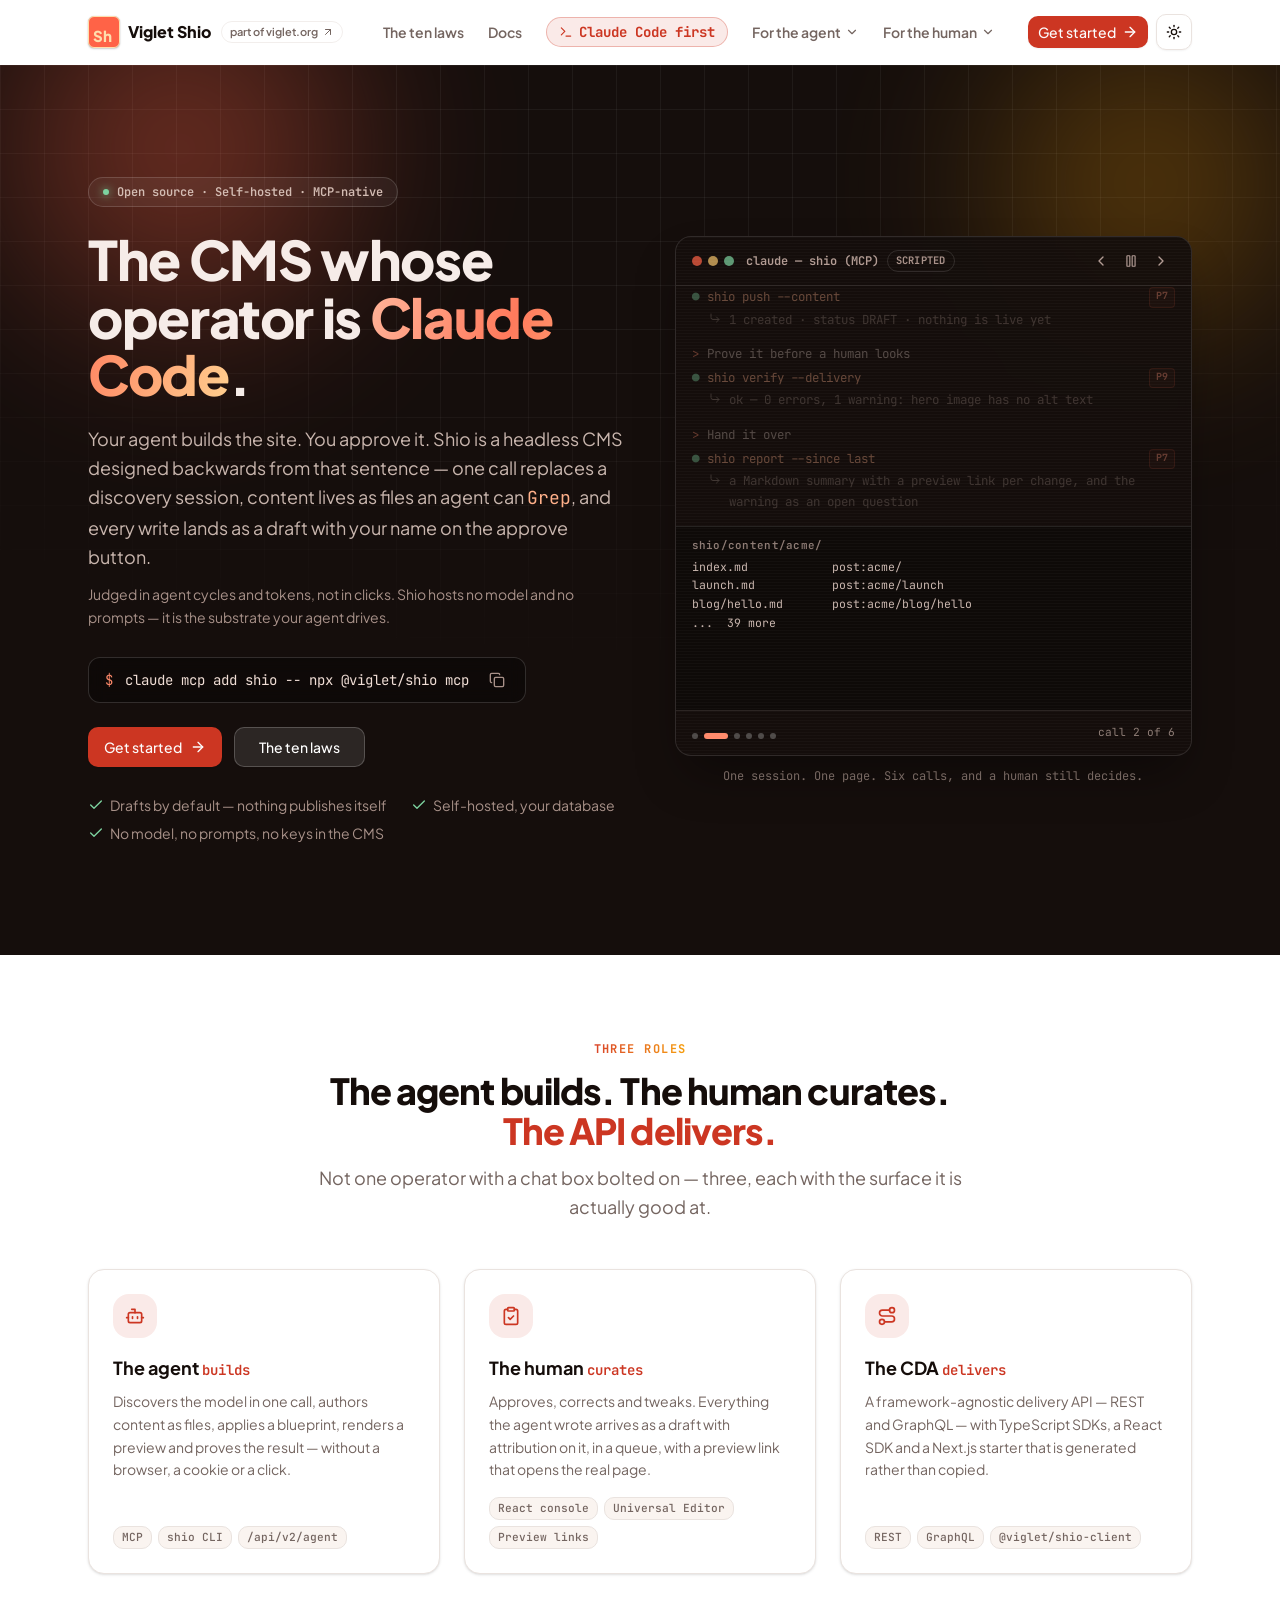
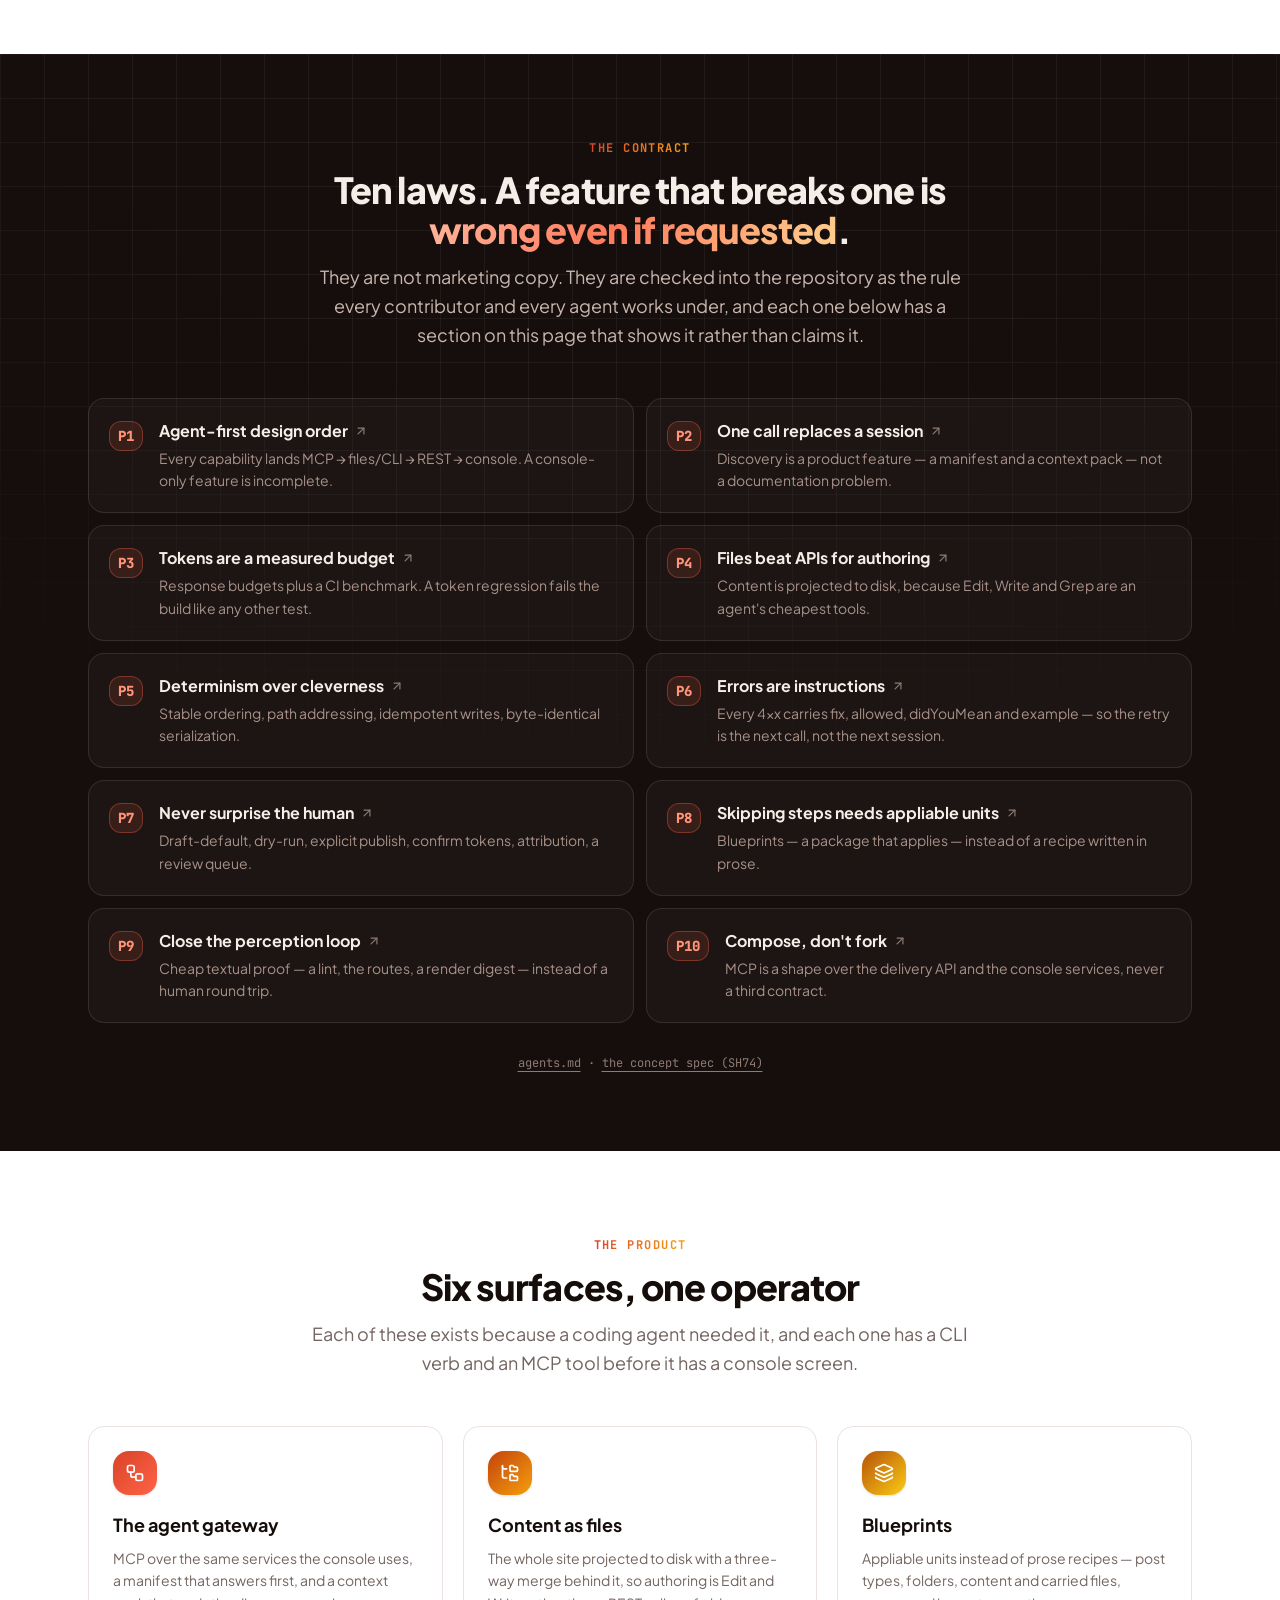
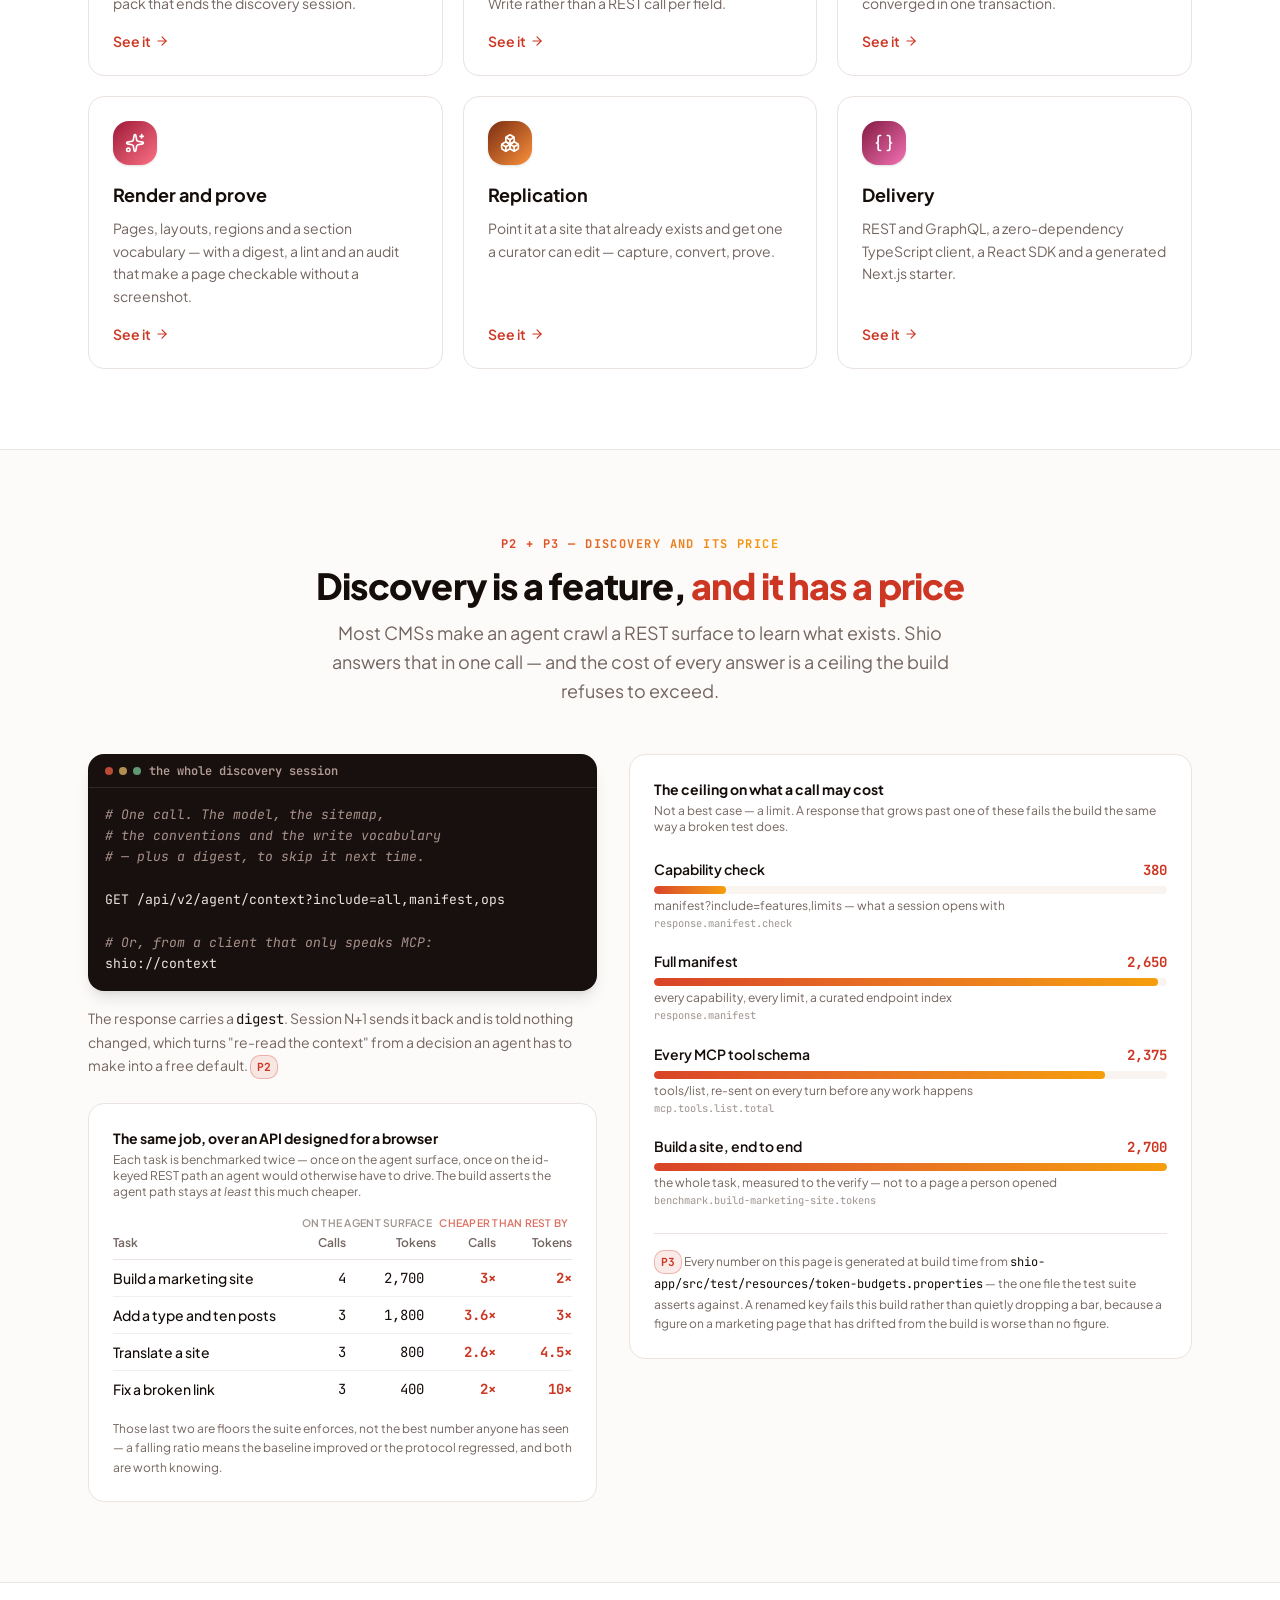
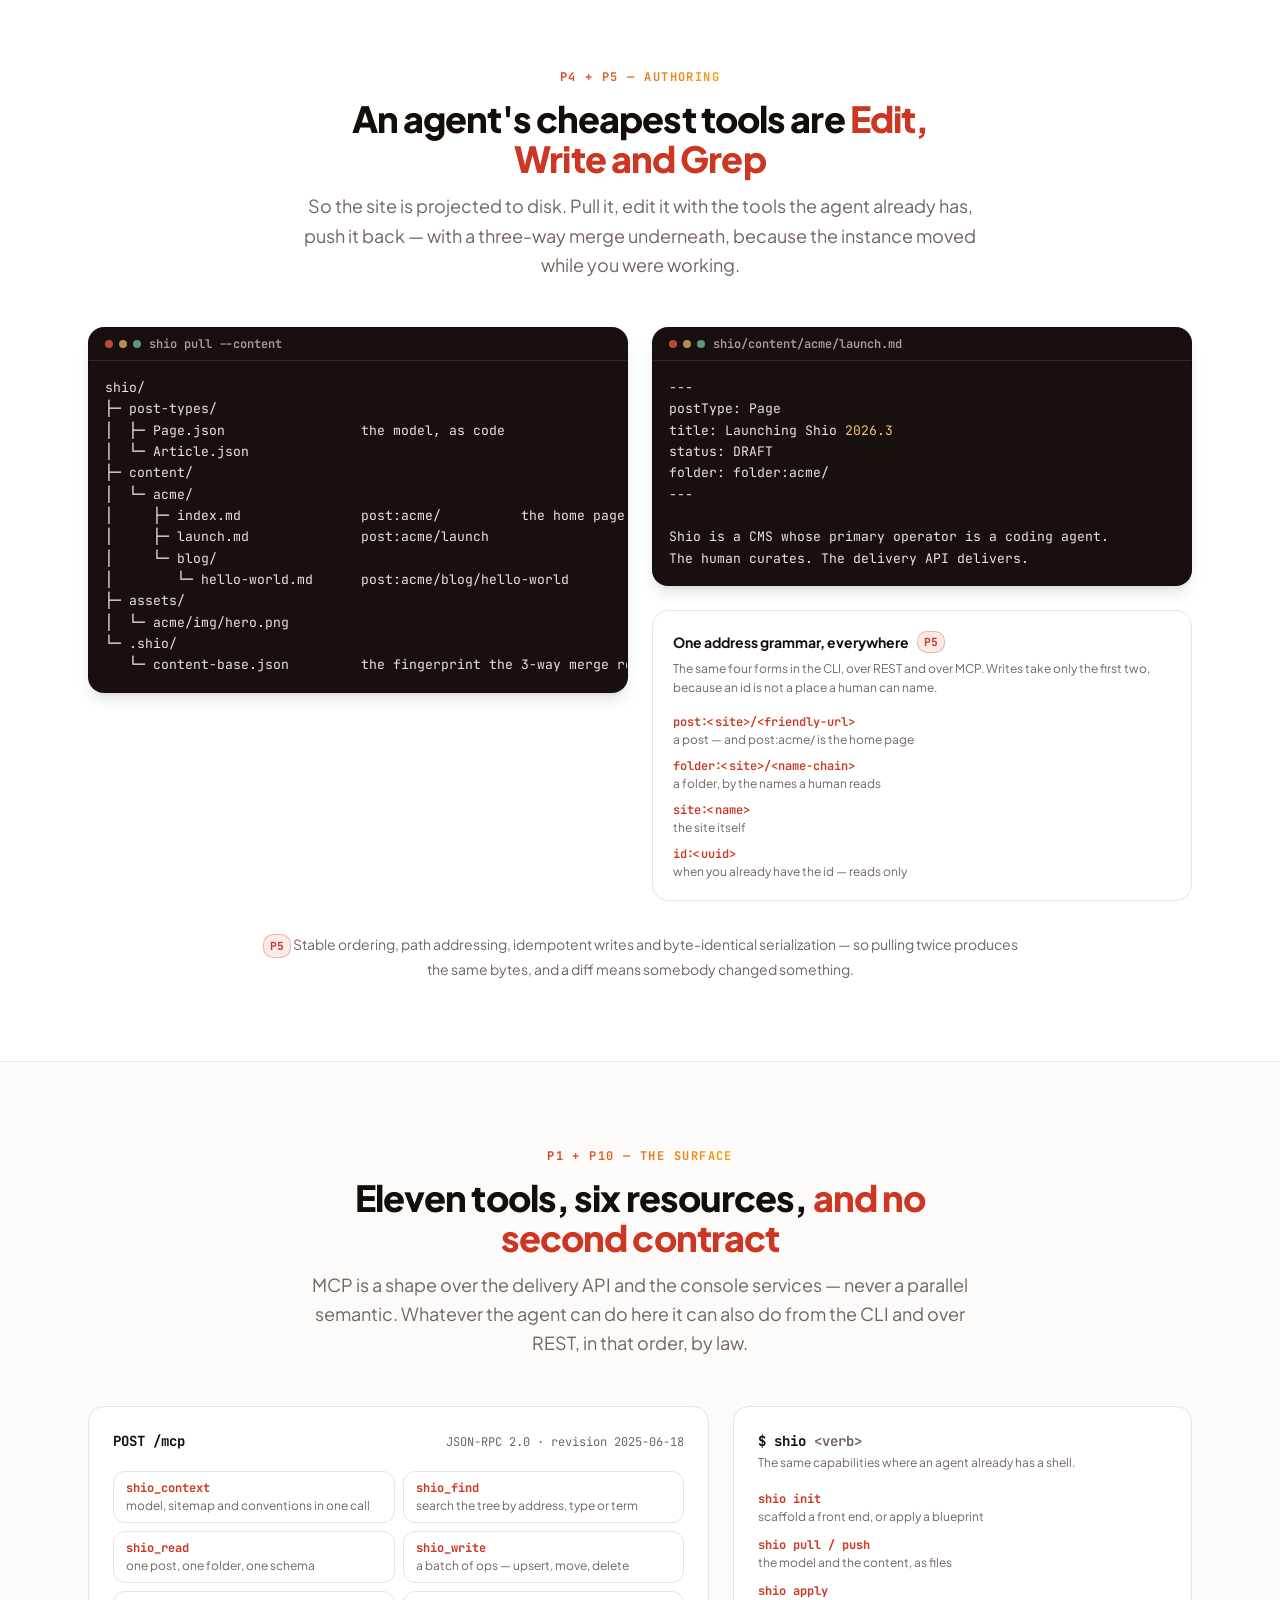
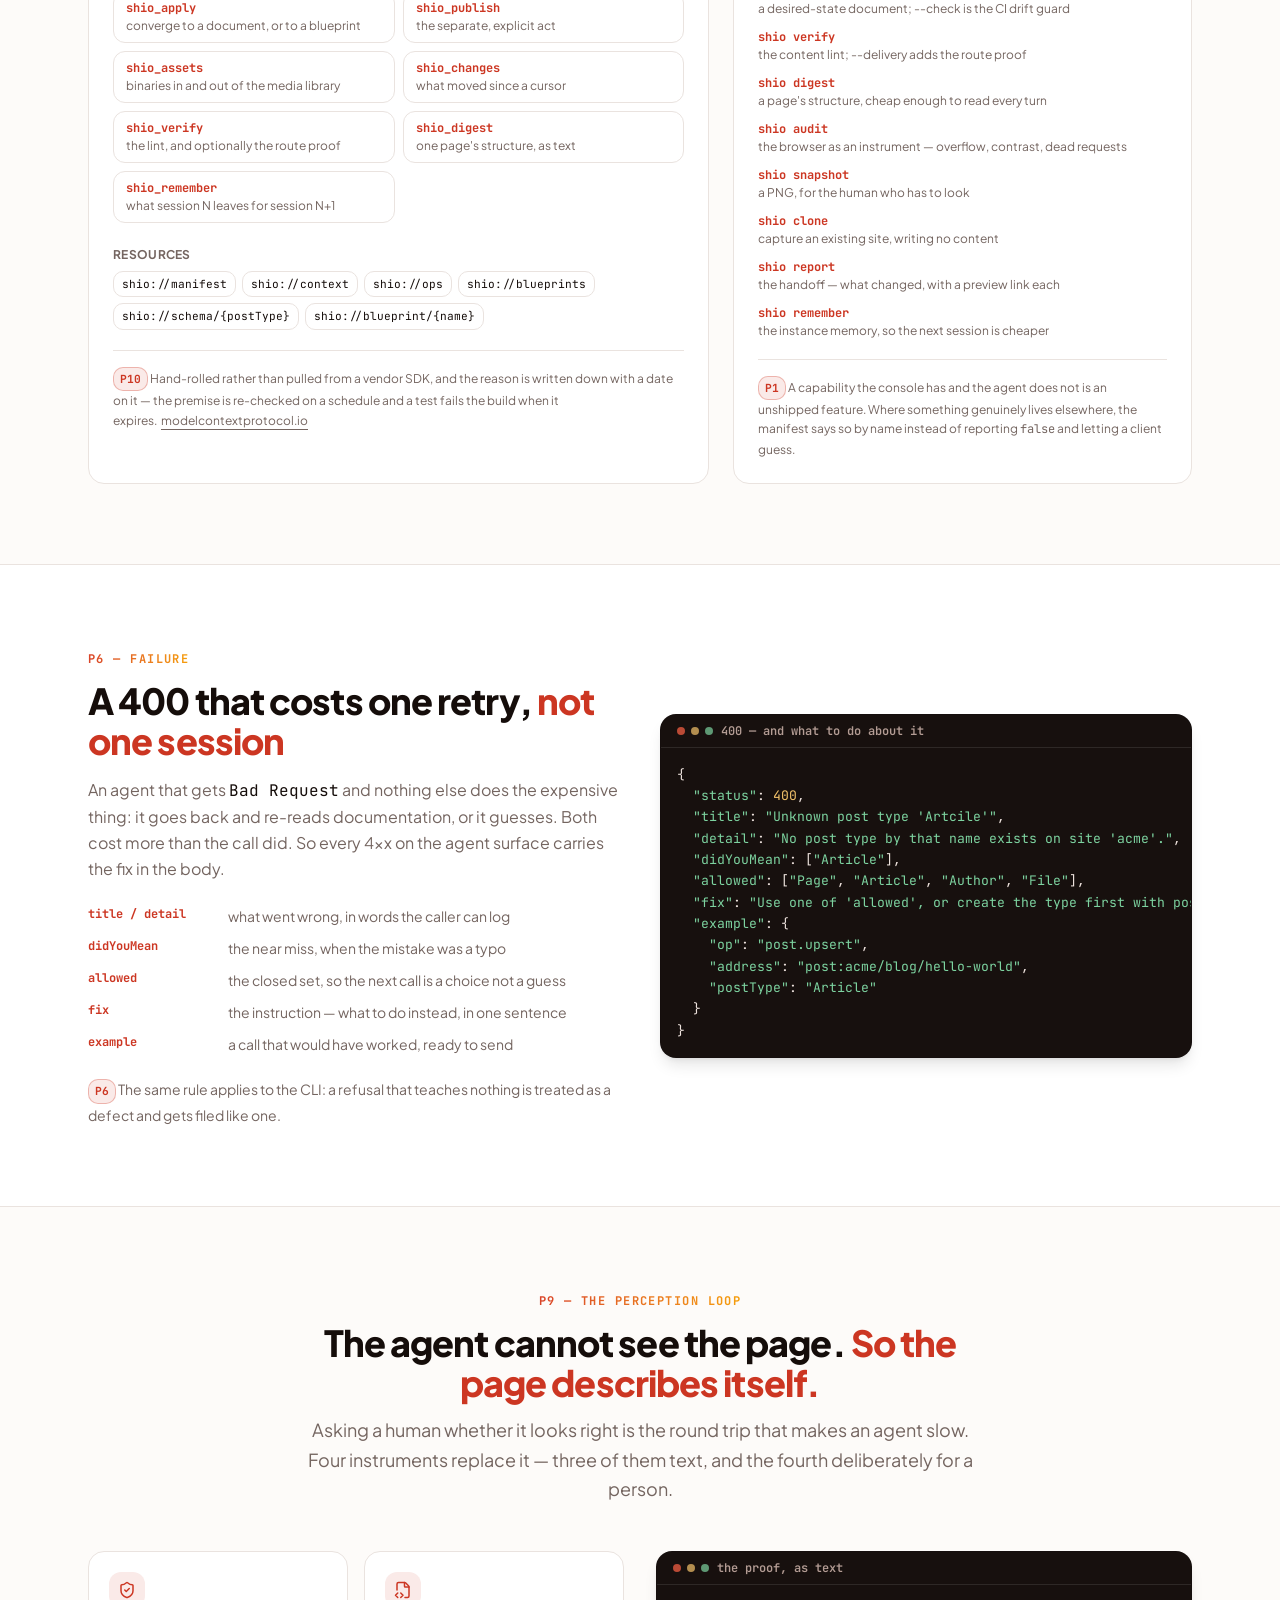
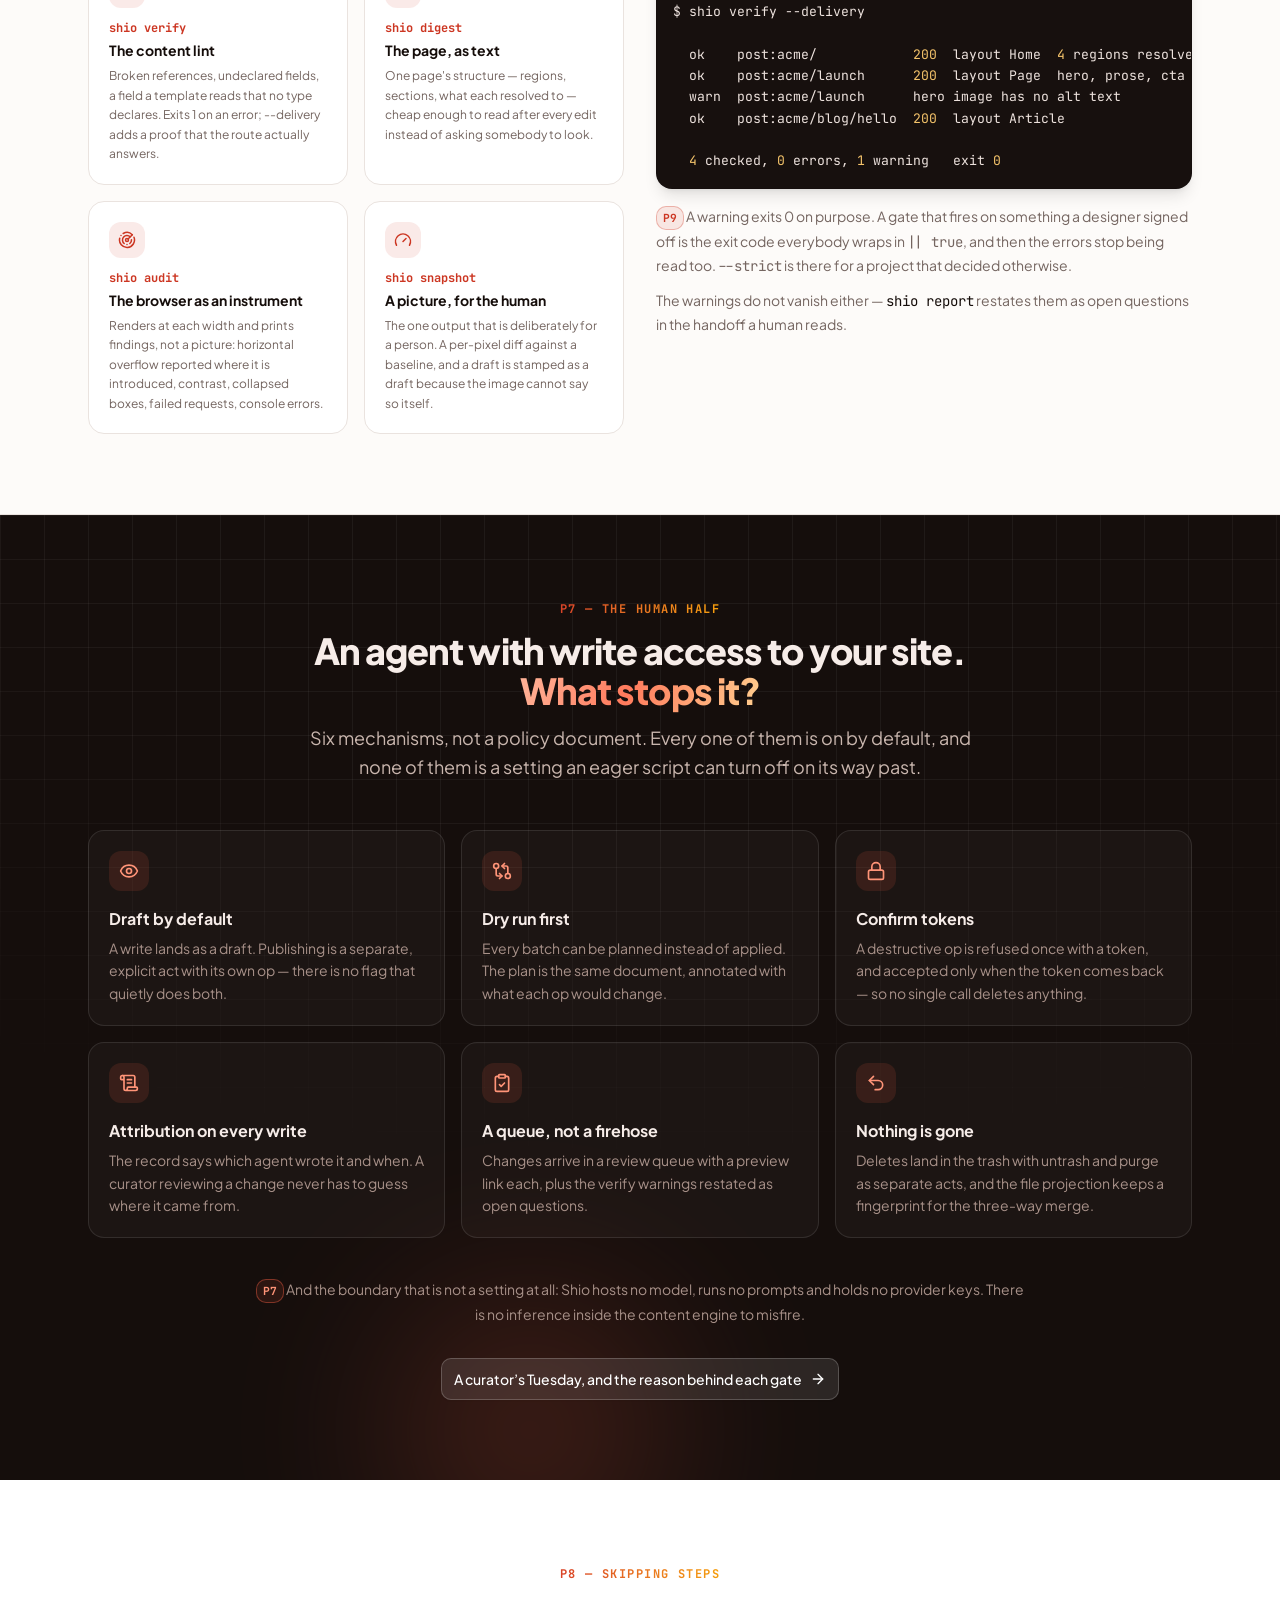
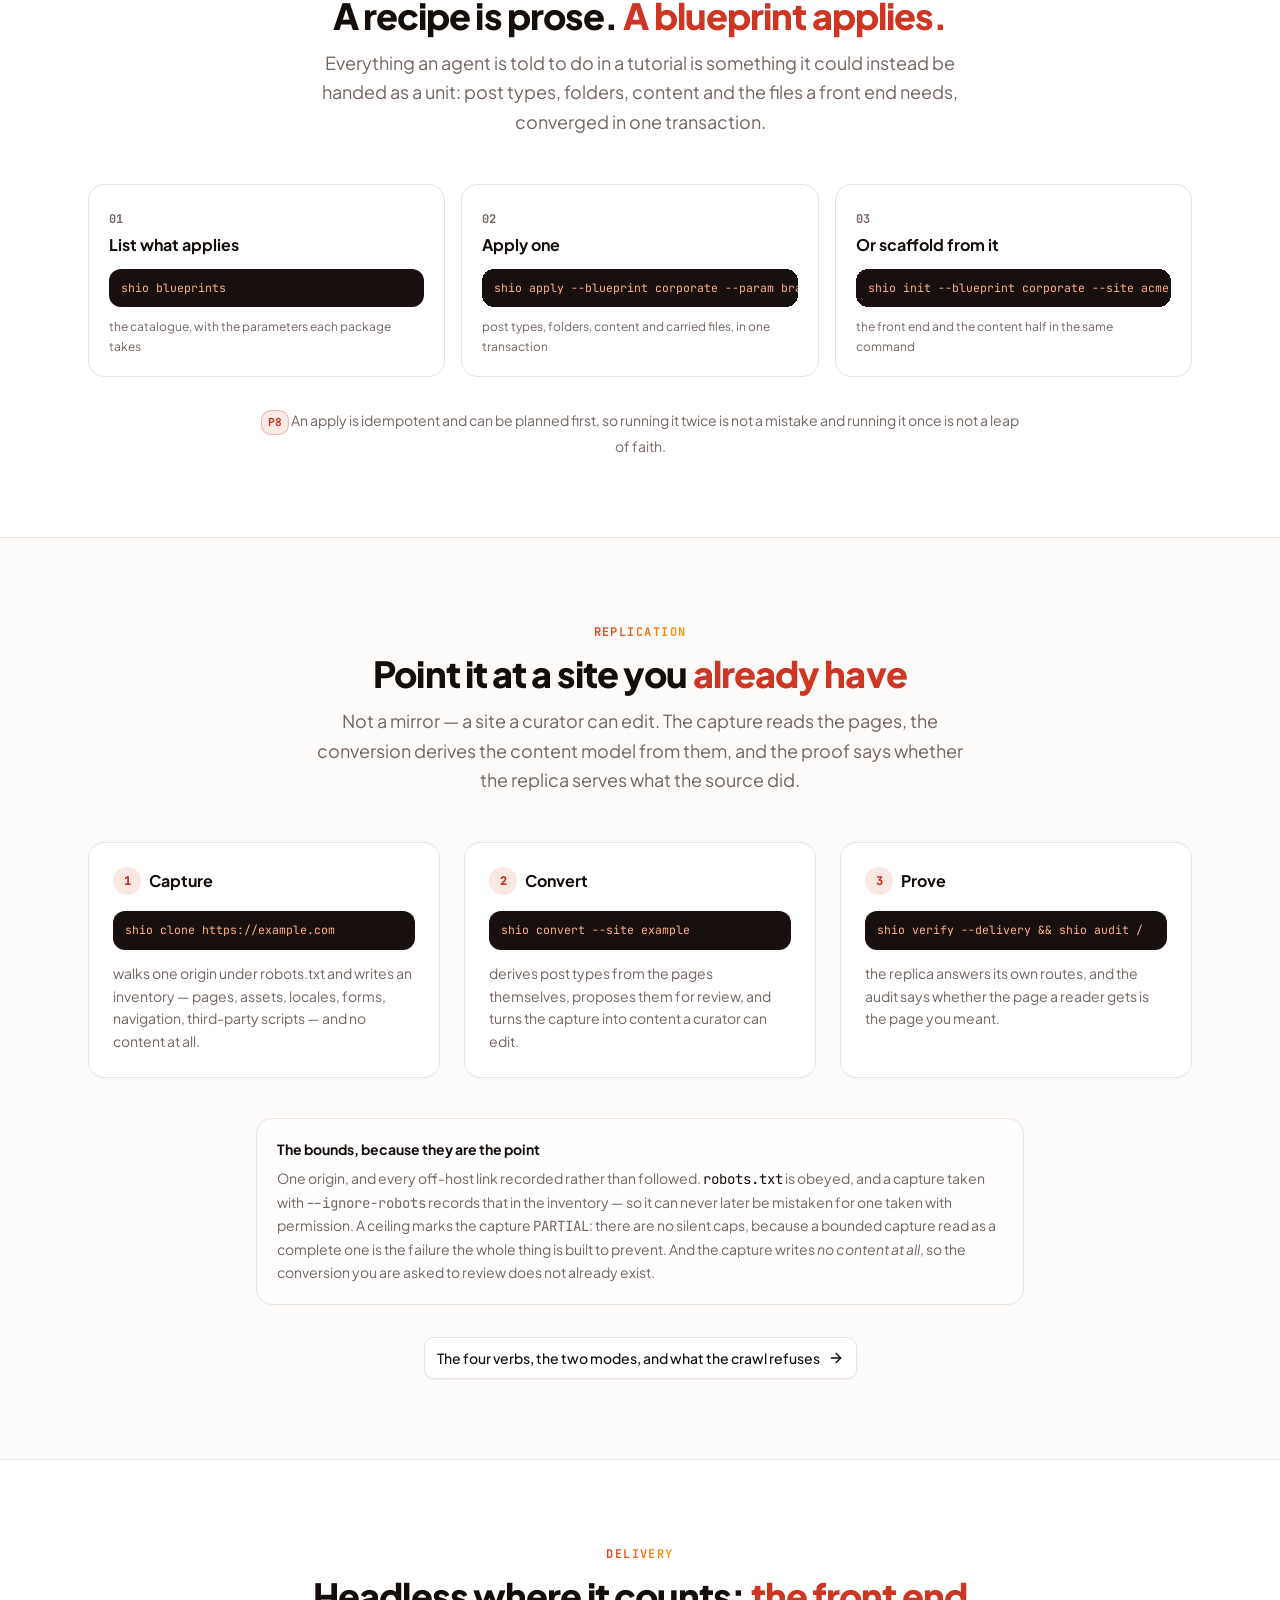
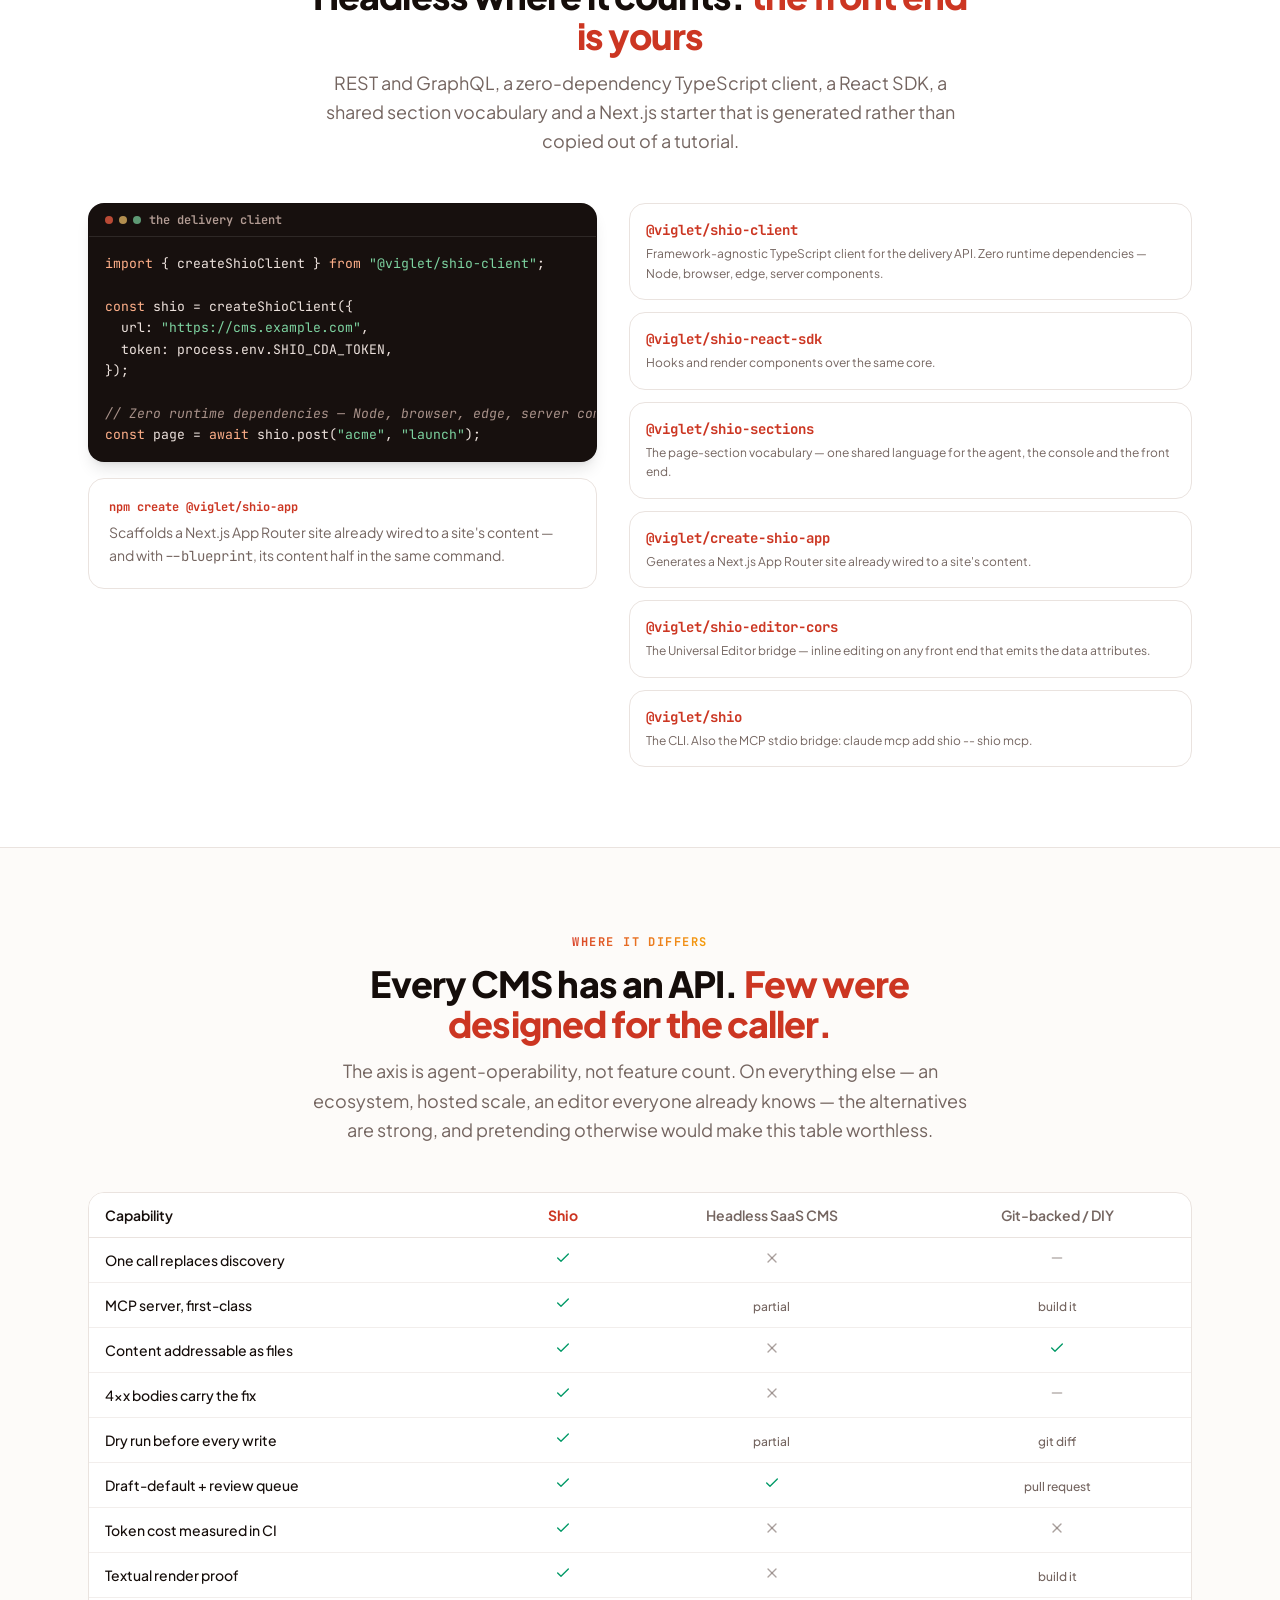
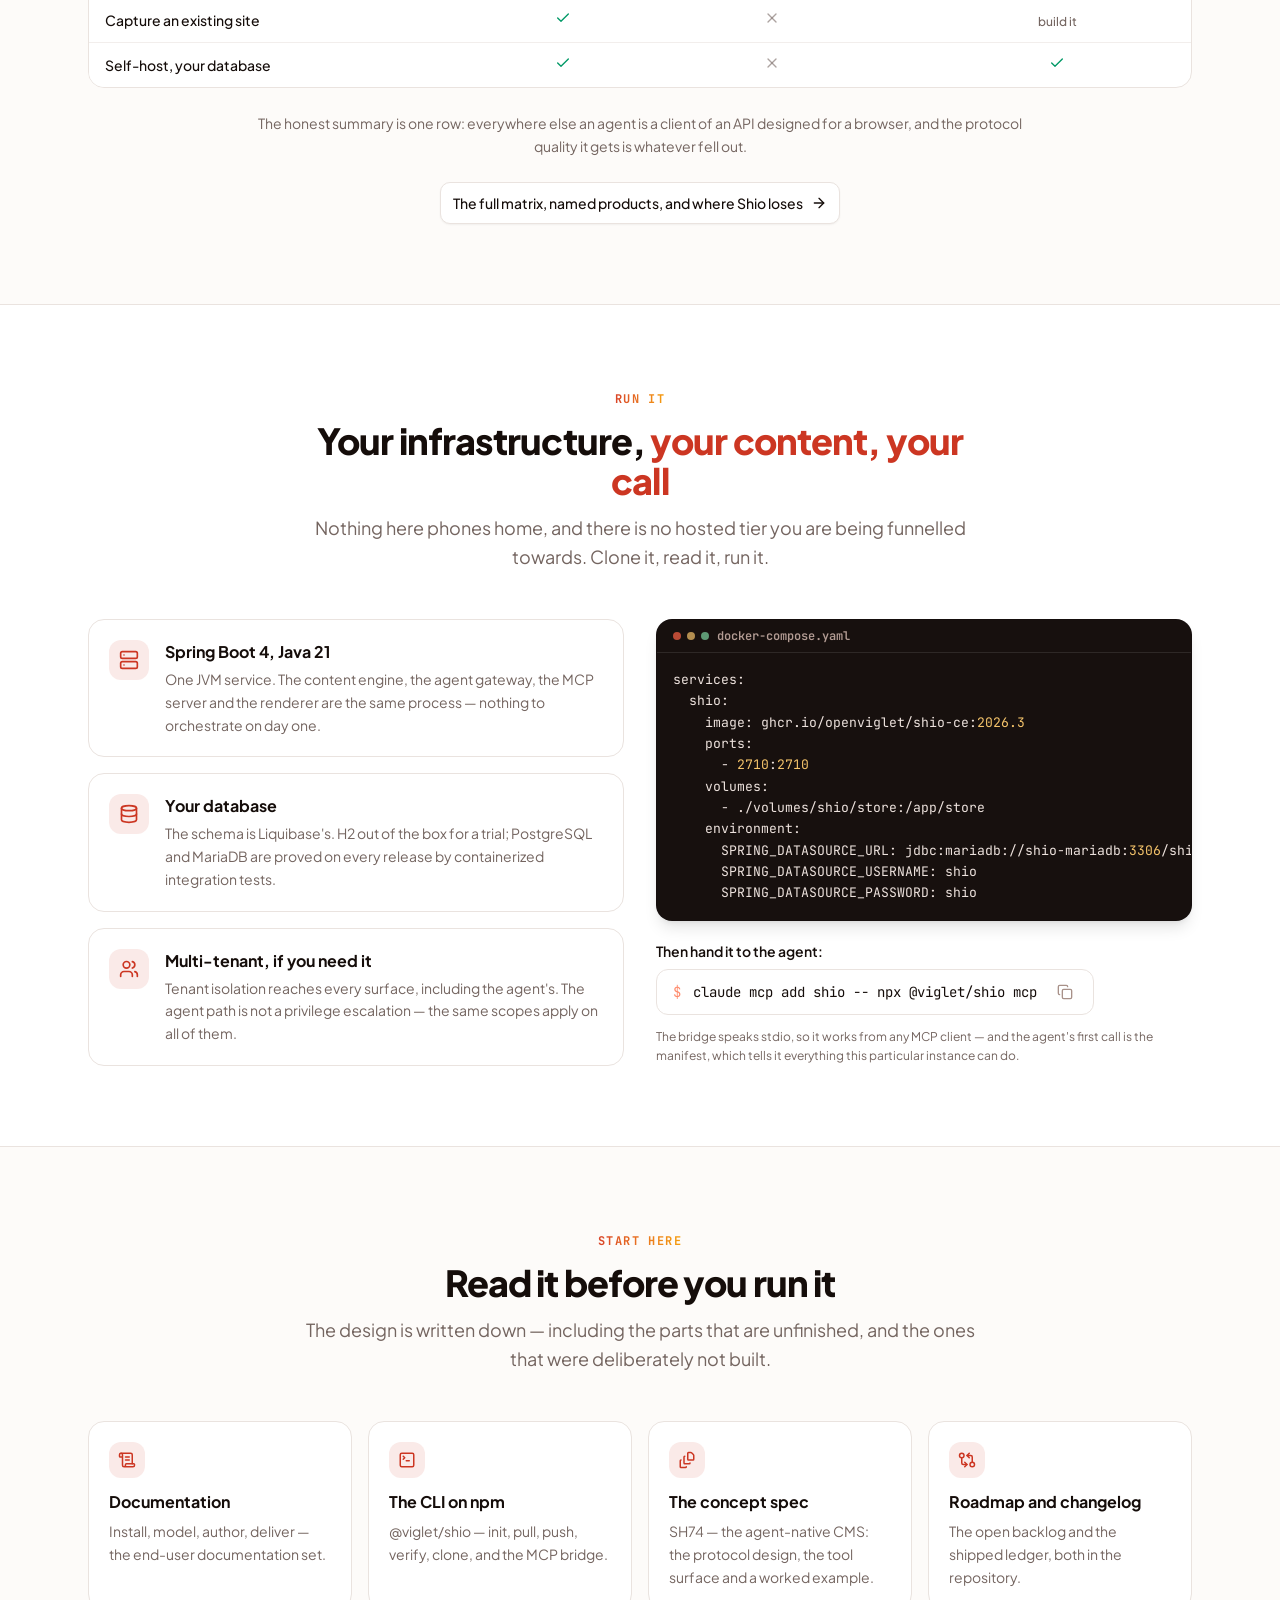
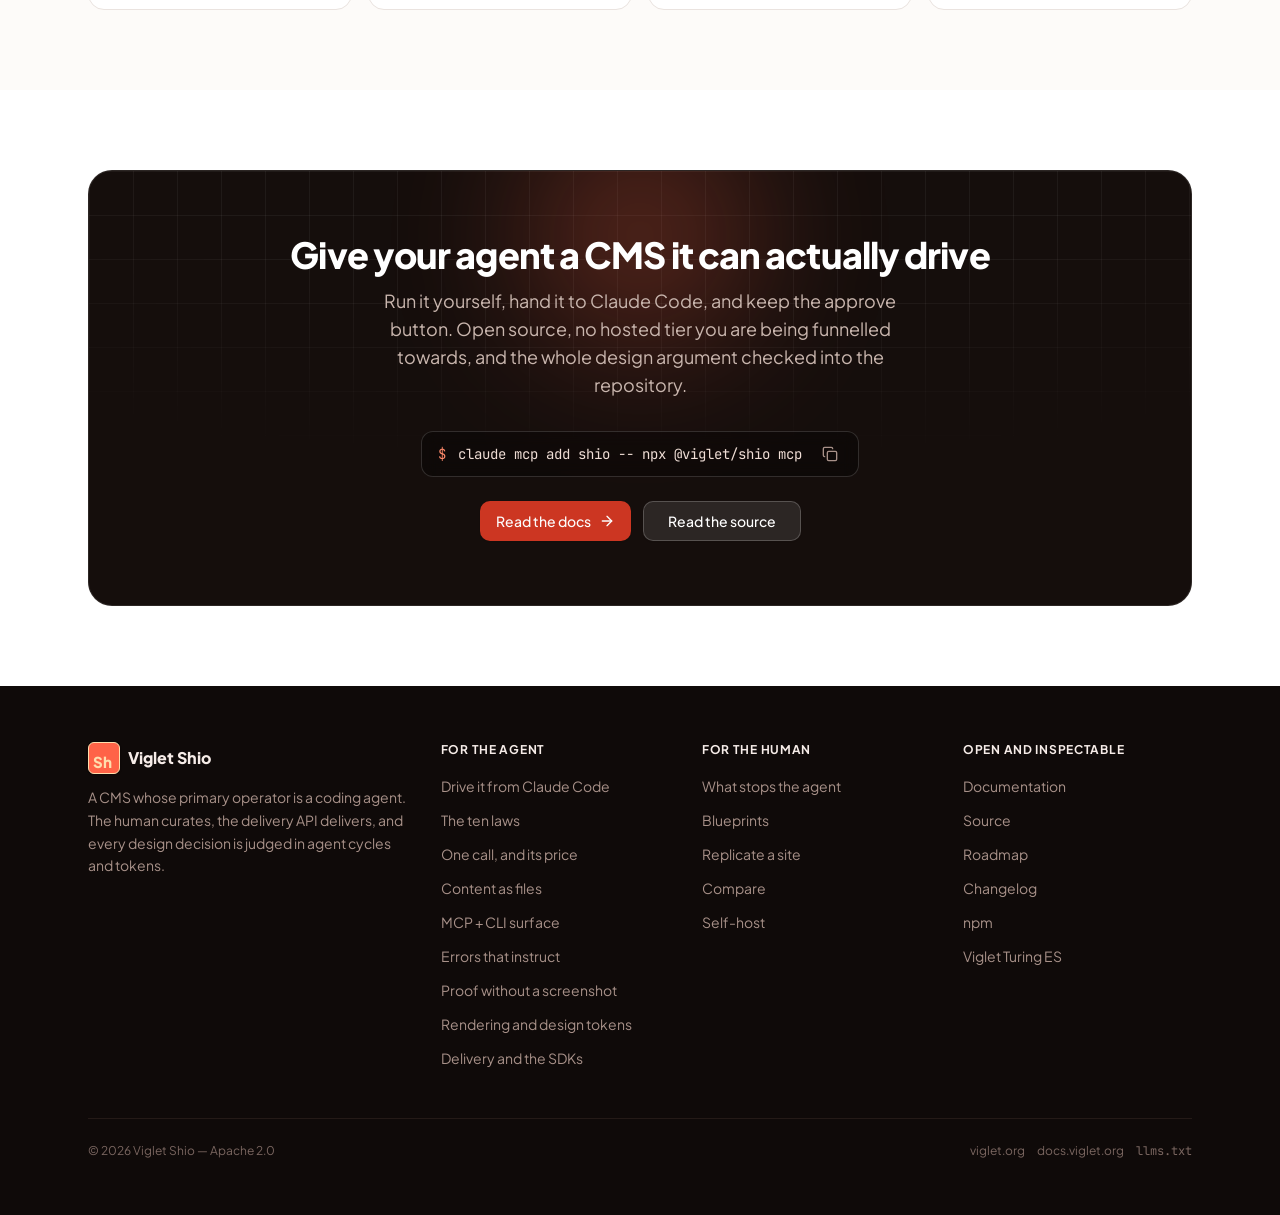
==== claude-code/index.html @ bda26160 "deploy: openviglet/shio@d29b83dc88fc1caad03845c74f6b85b0aec80c02" ====
<!doctype html>
<html lang="en">
  <head>
    <meta charset="UTF-8" />
    <meta name="viewport" content="width=device-width, initial-scale=1.0" />
    <title>Drive Shio from Claude Code — the plugin, the MCP bridge | Viglet Shio</title>
    <meta name="description" content="Hand a Shio CMS instance to Claude Code in one command: the plugin (MCP server, skills, slash commands, AGENTS.md fragment) or a bare stdio bridge, the three calls a session opens with, and the AGENT token scope — which writes on the agent surface only and is deliberately not a superset of a write key." />
    <meta name="theme-color" content="#FF6347" />
    <meta property="og:title" content="Drive Shio from Claude Code — the plugin, the MCP bridge | Viglet Shio" />
    <meta property="og:description" content="Your agent builds the site. You approve it. Open source, self-hosted, MCP-native." />
    <meta property="og:type" content="website" />
    <meta property="og:url" content="https://shio.viglet.org/claude-code" />
    <meta property="og:image" content="https://shio.viglet.org/og.png" />
    <meta property="og:image:width" content="1200" />
    <meta property="og:image:height" content="630" />
    <link rel="canonical" href="https://shio.viglet.org/claude-code" />
    <meta name="twitter:card" content="summary_large_image" />
    <meta name="twitter:image" content="https://shio.viglet.org/og.png" />
    <!-- anti-FOUC: apply the stored theme class before first paint (the prerendered HTML paints before the bundle) -->
    <script>
      (function () {
        try {
          var t = localStorage.getItem("shio-site-theme") || "system";
          var dark =
            t === "dark" ||
            (t === "system" &&
              globalThis.matchMedia("(prefers-color-scheme: dark)").matches);
          document.documentElement.classList.toggle("dark", dark);
        } catch (e) {
          /* storage blocked — fall back to the default (light) theme */
        }
      })();
    </script>
    <link rel="icon" type="image/svg+xml" href="/favicon.svg" />
    <link rel="preconnect" href="https://fonts.googleapis.com" />
    <link rel="preconnect" href="https://fonts.gstatic.com" crossorigin />
    <link
      href="https://fonts.googleapis.com/css2?family=Plus+Jakarta+Sans:ital,wght@0,400;0,500;0,600;0,700;0,800;1,400&family=JetBrains+Mono:wght@400;500;700&display=swap"
      rel="stylesheet"
    />
    <script type="module" crossorigin src="/assets/index-BsSQ6G58.js"></script>
    <link rel="stylesheet" crossorigin href="/assets/index-CzHD9Q9a.css">
  </head>
  <body>
    <div id="root"><div class="flex min-h-screen flex-col"><header class="sticky top-0 z-50 backdrop-blur-md transition-colors border-b border-transparent bg-background/60"><div class="mx-auto w-full max-w-6xl px-6 flex h-16 items-center gap-4"><div class="flex shrink-0 items-center gap-2.5"><a href="/" class="text-base" aria-label="Viglet Shio — home"><span class="items-center gap-2 font-extrabold hidden sm:inline-flex"><div aria-label="Sh" style="display:inline-flex;align-items:center;justify-content:flex-start;width:32px;height:32px;flex-shrink:0;background-color:#FF6347;color:#FFDEAD;padding-left:4px;border-radius:6px;border-width:1px;border-style:solid;border-color:#FFDEAD;box-shadow:0 0px 1px rgba(0,0,0,0.22), 0 1px 2px rgba(0,0,0,0.19);box-sizing:border-box;overflow:hidden;user-select:none"><span style="font-size:15px;font-weight:900;line-height:1;margin-top:8px">Sh</span></div><span>Viglet Shio</span></span><span class="inline-flex items-center gap-2 font-extrabold sm:hidden"><div aria-label="Sh" style="display:inline-flex;align-items:center;justify-content:flex-start;width:32px;height:32px;flex-shrink:0;background-color:#FF6347;color:#FFDEAD;padding-left:4px;border-radius:6px;border-width:1px;border-style:solid;border-color:#FFDEAD;box-shadow:0 0px 1px rgba(0,0,0,0.22), 0 1px 2px rgba(0,0,0,0.19);box-sizing:border-box;overflow:hidden;user-select:none"><span style="font-size:15px;font-weight:900;line-height:1;margin-top:8px">Sh</span></div></span></a><a href="https://www.viglet.org" class="hidden items-center gap-1 rounded-full border border-border/60 px-2 py-0.5 text-[11px] font-semibold whitespace-nowrap text-muted-foreground transition-colors hover:border-border hover:text-foreground sm:inline-flex">part of viglet.org<svg xmlns="http://www.w3.org/2000/svg" width="24" height="24" viewBox="0 0 24 24" fill="none" stroke="currentColor" stroke-width="2" stroke-linecap="round" stroke-linejoin="round" class="lucide lucide-arrow-up-right size-3" aria-hidden="true"><path d="M7 7h10v10"></path><path d="M7 17 17 7"></path></svg></a></div><nav class="ml-4 hidden items-center gap-5 lg:flex xl:ml-6 xl:gap-6"><a href="/#laws" class="text-sm font-semibold whitespace-nowrap text-muted-foreground transition-colors hover:text-foreground">The ten laws</a><a href="https://docs.viglet.org/shio/" class="text-sm font-semibold whitespace-nowrap text-muted-foreground transition-colors hover:text-foreground">Docs</a><a href="/claude-code" class="inline-flex items-center gap-1.5 rounded-full border border-primary/30 bg-primary/10 px-3 py-1 font-mono text-sm font-bold whitespace-nowrap text-primary transition-colors hover:border-primary/50 hover:bg-primary/15"><svg xmlns="http://www.w3.org/2000/svg" width="24" height="24" viewBox="0 0 24 24" fill="none" stroke="currentColor" stroke-width="2" stroke-linecap="round" stroke-linejoin="round" class="lucide lucide-terminal size-3.5" aria-hidden="true"><path d="M12 19h8"></path><path d="m4 17 6-6-6-6"></path></svg>Claude Code first</a><button type="button" id="radix-_R_f5_" aria-haspopup="menu" aria-expanded="false" data-state="closed" class="group flex items-center gap-1 text-sm font-semibold whitespace-nowrap text-muted-foreground outline-hidden transition-colors hover:text-foreground data-[state=open]:text-foreground">For the agent<svg xmlns="http://www.w3.org/2000/svg" width="24" height="24" viewBox="0 0 24 24" fill="none" stroke="currentColor" stroke-width="2" stroke-linecap="round" stroke-linejoin="round" class="lucide lucide-chevron-down size-3.5 transition-transform group-data-[state=open]:rotate-180" aria-hidden="true"><path d="m6 9 6 6 6-6"></path></svg></button><button type="button" id="radix-_R_n5_" aria-haspopup="menu" aria-expanded="false" data-state="closed" class="group flex items-center gap-1 text-sm font-semibold whitespace-nowrap text-muted-foreground outline-hidden transition-colors hover:text-foreground data-[state=open]:text-foreground">For the human<svg xmlns="http://www.w3.org/2000/svg" width="24" height="24" viewBox="0 0 24 24" fill="none" stroke="currentColor" stroke-width="2" stroke-linecap="round" stroke-linejoin="round" class="lucide lucide-chevron-down size-3.5 transition-transform group-data-[state=open]:rotate-180" aria-hidden="true"><path d="m6 9 6 6 6-6"></path></svg></button></nav><div class="ml-auto flex items-center gap-2"><a href="https://docs.viglet.org/shio/" data-slot="button" class="inline-flex items-center justify-center whitespace-nowrap text-sm font-medium transition-all disabled:pointer-events-none disabled:opacity-50 [&amp;_svg]:pointer-events-none [&amp;_svg:not([class*=&#x27;size-&#x27;])]:size-4 shrink-0 [&amp;_svg]:shrink-0 outline-none focus-visible:border-ring focus-visible:ring-ring/50 focus-visible:ring-[3px] aria-invalid:ring-destructive/20 dark:aria-invalid:ring-destructive/40 aria-invalid:border-destructive bg-primary text-primary-foreground shadow-xs hover:bg-primary/90 h-8 rounded-md gap-1.5 px-3 has-[&gt;svg]:px-2.5">Get started<svg xmlns="http://www.w3.org/2000/svg" width="24" height="24" viewBox="0 0 24 24" fill="none" stroke="currentColor" stroke-width="2" stroke-linecap="round" stroke-linejoin="round" class="lucide lucide-arrow-right size-4" aria-hidden="true"><path d="M5 12h14"></path><path d="m12 5 7 7-7 7"></path></svg></a><button data-slot="button" class="inline-flex items-center justify-center gap-2 whitespace-nowrap rounded-md text-sm font-medium transition-all disabled:pointer-events-none disabled:opacity-50 [&amp;_svg]:pointer-events-none [&amp;_svg:not([class*=&#x27;size-&#x27;])]:size-4 shrink-0 [&amp;_svg]:shrink-0 outline-none focus-visible:border-ring focus-visible:ring-ring/50 focus-visible:ring-[3px] aria-invalid:ring-destructive/20 dark:aria-invalid:ring-destructive/40 aria-invalid:border-destructive border bg-background shadow-xs hover:bg-accent hover:text-accent-foreground dark:bg-input/30 dark:border-input dark:hover:bg-input/50 size-9" type="button" id="radix-_R_5l_" aria-haspopup="menu" aria-expanded="false" data-state="closed"><svg xmlns="http://www.w3.org/2000/svg" width="24" height="24" viewBox="0 0 24 24" fill="none" stroke="currentColor" stroke-width="2" stroke-linecap="round" stroke-linejoin="round" class="lucide lucide-sun h-[1.2rem] w-[1.2rem] scale-100 rotate-0 transition-all dark:scale-0 dark:-rotate-90" aria-hidden="true"><circle cx="12" cy="12" r="4"></circle><path d="M12 2v2"></path><path d="M12 20v2"></path><path d="m4.93 4.93 1.41 1.41"></path><path d="m17.66 17.66 1.41 1.41"></path><path d="M2 12h2"></path><path d="M20 12h2"></path><path d="m6.34 17.66-1.41 1.41"></path><path d="m19.07 4.93-1.41 1.41"></path></svg><svg xmlns="http://www.w3.org/2000/svg" width="24" height="24" viewBox="0 0 24 24" fill="none" stroke="currentColor" stroke-width="2" stroke-linecap="round" stroke-linejoin="round" class="lucide lucide-moon absolute h-[1.2rem] w-[1.2rem] scale-0 rotate-90 transition-all dark:scale-100 dark:rotate-0" aria-hidden="true"><path d="M20.985 12.486a9 9 0 1 1-9.473-9.472c.405-.022.617.46.402.803a6 6 0 0 0 8.268 8.268c.344-.215.825-.004.803.401"></path></svg><span class="sr-only">Toggle theme</span></button><button type="button" aria-label="Open menu" aria-expanded="false" class="flex size-9 items-center justify-center rounded-lg text-muted-foreground transition-colors hover:bg-muted hover:text-foreground lg:hidden"><svg xmlns="http://www.w3.org/2000/svg" width="24" height="24" viewBox="0 0 24 24" fill="none" stroke="currentColor" stroke-width="2" stroke-linecap="round" stroke-linejoin="round" class="lucide lucide-menu size-5" aria-hidden="true"><path d="M4 5h16"></path><path d="M4 12h16"></path><path d="M4 19h16"></path></svg></button></div></div></header><main class="flex-1"><section id="top" class="relative isolate overflow-hidden bg-[#150e0c] py-16 text-[#f6ece8] sm:py-20"><div class="grid-bg pointer-events-none absolute inset-0 -z-10"></div><div class="animate-orb-a pointer-events-none absolute -top-40 left-1/3 -z-10 h-[420px] w-[420px] rounded-full bg-[radial-gradient(circle,#ff6347,transparent_70%)] opacity-40 blur-[70px]"></div><div class="mx-auto w-full px-6 max-w-3xl"><span class="inline-block bg-gradient-to-r from-[#d94328] to-[#f59e0b] bg-clip-text font-mono text-xs font-bold tracking-[0.12em] text-transparent uppercase">First five minutes</span><h1 class="mt-3 text-3xl font-extrabold leading-[1.1] tracking-tight sm:text-4xl lg:text-5xl">Hand the CMS to Claude Code in<!-- --> <span class="text-gradient">one command</span></h1><p class="mt-5 text-lg leading-relaxed text-[#c9b6ae]">Shio is built to be operated by a coding agent, so the distance between running an instance and having the agent do something is the number that matters. It is one install and three calls — and the first call is the instance telling the agent what it can do.</p><div class="mt-7"><div class="flex flex-wrap gap-3"><a href="#install" data-slot="button" class="inline-flex items-center justify-center gap-2 whitespace-nowrap text-sm font-medium transition-all disabled:pointer-events-none disabled:opacity-50 [&amp;_svg]:pointer-events-none [&amp;_svg:not([class*=&#x27;size-&#x27;])]:size-4 shrink-0 [&amp;_svg]:shrink-0 outline-none focus-visible:border-ring focus-visible:ring-ring/50 focus-visible:ring-[3px] aria-invalid:ring-destructive/20 dark:aria-invalid:ring-destructive/40 aria-invalid:border-destructive bg-primary text-primary-foreground shadow-xs hover:bg-primary/90 h-10 rounded-md px-6 has-[&gt;svg]:px-4">Install it <svg xmlns="http://www.w3.org/2000/svg" width="24" height="24" viewBox="0 0 24 24" fill="none" stroke="currentColor" stroke-width="2" stroke-linecap="round" stroke-linejoin="round" class="lucide lucide-arrow-right size-4" aria-hidden="true"><path d="M5 12h14"></path><path d="m12 5 7 7-7 7"></path></svg></a><a href="#credential" data-slot="button" class="inline-flex items-center justify-center gap-2 whitespace-nowrap text-sm font-medium transition-all disabled:pointer-events-none disabled:opacity-50 [&amp;_svg]:pointer-events-none [&amp;_svg:not([class*=&#x27;size-&#x27;])]:size-4 shrink-0 [&amp;_svg]:shrink-0 outline-none focus-visible:border-ring focus-visible:ring-ring/50 focus-visible:ring-[3px] aria-invalid:ring-destructive/20 dark:aria-invalid:ring-destructive/40 aria-invalid:border-destructive border shadow-xs dark:border-input dark:hover:bg-input/50 h-10 rounded-md px-6 has-[&gt;svg]:px-4 border-white/20 bg-white/10 text-white hover:bg-white/20 hover:text-white dark:bg-white/10">The credential it runs on</a></div></div></div></section><section id="install" class="py-20"><div class="mx-auto w-full max-w-6xl px-6"><div class="mx-auto mb-12 max-w-2xl text-center"><span class="inline-block bg-gradient-to-r from-[#d94328] to-[#f59e0b] bg-clip-text font-mono text-xs font-bold tracking-[0.12em] text-transparent uppercase">Step one</span><h2 class="mt-3 text-3xl font-extrabold tracking-tight sm:text-4xl">Two ways in, and<!-- --> <span class="text-primary">the second needs no plugin</span></h2><p class="mt-3 text-base leading-relaxed text-muted-foreground sm:text-lg">The plugin is the shortcut: it arrives with the MCP server wired up and the workflows already written. Everything it does is reachable without it.</p></div><div class="grid items-start gap-6 lg:grid-cols-2 [&amp;&gt;*]:min-w-0"><div><h3 class="mb-3 flex items-center gap-2 font-bold"><span class="flex size-6 items-center justify-center rounded-full bg-primary/12 font-mono text-xs font-black text-primary">A</span>The plugin</h3><figure class="overflow-hidden rounded-xl border border-black/10 bg-[#17100e] text-[#ede2dd] shadow-lg dark:border-white/10"><figcaption class="flex items-center gap-2 border-b border-white/10 px-4 py-2 font-mono text-xs font-semibold text-[#b39c94]"><span class="flex gap-1.5" aria-hidden="true"><span class="size-2 rounded-full bg-[#ff6347]/70"></span><span class="size-2 rounded-full bg-[#f5c46b]/70"></span><span class="size-2 rounded-full bg-[#7dd3a0]/70"></span></span>claude — the marketplace route</figcaption><pre class="overflow-x-auto px-4 py-4 text-[0.82rem] leading-relaxed"><code class="font-mono">claude plugin marketplace add openviglet/shio
claude plugin install shio

<span class="text-[#a89189] italic"># then point it at your instance</span>
<span class="text-[#ffb08a]">export</span> SHIO_URL=http://localhost:<span class="text-[#f5c46b]">2710</span>      <span class="text-[#a89189] italic"># the default</span>
<span class="text-[#ffb08a]">export</span> SHIO_USER=admin
<span class="text-[#ffb08a]">export</span> SHIO_PASSWORD=...</code></pre></figure><p class="mt-3 text-sm leading-relaxed text-muted-foreground">The plugin&#x27;s MCP server runs the CLI&#x27;s own stdio bridge through<!-- --> <span class="font-mono text-foreground">npx</span>, so there is nothing else to install.</p></div><div><h3 class="mb-3 flex items-center gap-2 font-bold"><span class="flex size-6 items-center justify-center rounded-full bg-primary/12 font-mono text-xs font-black text-primary">B</span>The bare bridge</h3><figure class="overflow-hidden rounded-xl border border-black/10 bg-[#17100e] text-[#ede2dd] shadow-lg dark:border-white/10"><figcaption class="flex items-center gap-2 border-b border-white/10 px-4 py-2 font-mono text-xs font-semibold text-[#b39c94]"><span class="flex gap-1.5" aria-hidden="true"><span class="size-2 rounded-full bg-[#ff6347]/70"></span><span class="size-2 rounded-full bg-[#f5c46b]/70"></span><span class="size-2 rounded-full bg-[#7dd3a0]/70"></span></span>any MCP client</figcaption><pre class="overflow-x-auto px-4 py-4 text-[0.82rem] leading-relaxed"><code class="font-mono"><span class="text-[#a89189] italic"># No plugin, any MCP client — the CLI is</span>
<span class="text-[#a89189] italic"># the stdio bridge.</span>
claude mcp add shio -- npx -y @viglet/shio mcp

<span class="text-[#a89189] italic"># POST /mcp — JSON-RPC 2.0, revision 2025-06-18.</span>
<span class="text-[#a89189] italic"># GET /mcp is a deliberate 405: this server</span>
<span class="text-[#a89189] italic"># sends nothing unprompted.</span></code></pre></figure><p class="mt-3 text-sm leading-relaxed text-muted-foreground">Same server, no marketplace. You get the eleven tools and six resources and none of the skills or commands — which is the right trade if you are wiring Shio into something that is not Claude Code.</p></div></div></div></section><section id="plugin" class="border-y border-border bg-muted/40 py-20"><div class="mx-auto w-full max-w-6xl px-6"><div class="mx-auto mb-12 max-w-2xl text-center"><span class="inline-block bg-gradient-to-r from-[#d94328] to-[#f59e0b] bg-clip-text font-mono text-xs font-bold tracking-[0.12em] text-transparent uppercase">Step two</span><h2 class="mt-3 text-3xl font-extrabold tracking-tight sm:text-4xl">A session that starts already knowing Shio</h2><p class="mt-3 text-base leading-relaxed text-muted-foreground sm:text-lg">Instead of spending its first ten calls discovering the instance. The skills load when the work calls for them rather than on every turn — a schema you pay for each turn is a schema you pay for whether you use it or not.</p></div><div class="grid gap-5 md:grid-cols-3 [&amp;&gt;*]:min-w-0"><div class="rounded-2xl border border-border bg-card p-6"><div class="flex size-10 items-center justify-center rounded-lg bg-primary/10 text-primary"><svg xmlns="http://www.w3.org/2000/svg" width="24" height="24" viewBox="0 0 24 24" fill="none" stroke="currentColor" stroke-width="2" stroke-linecap="round" stroke-linejoin="round" class="lucide lucide-workflow size-5" aria-hidden="true"><rect width="8" height="8" x="3" y="3" rx="2"></rect><path d="M7 11v4a2 2 0 0 0 2 2h4"></path><rect width="8" height="8" x="13" y="13" rx="2"></rect></svg></div><h3 class="mt-4 font-bold">Skills</h3><dl class="mt-4 space-y-3"><div><dt class="font-mono text-xs font-bold break-words text-primary">shio-site</dt><dd class="mt-0.5 text-xs leading-relaxed text-muted-foreground">Building and changing pages — addressing, apply, draft-then-publish, moves</dd></div><div><dt class="font-mono text-xs font-bold break-words text-primary">shio-content-model</dt><dd class="mt-0.5 text-xs leading-relaxed text-muted-foreground">Post types and widgets as code — pull/push, the DSL, the traps</dd></div><div><dt class="font-mono text-xs font-bold break-words text-primary">shio-verify</dt><dd class="mt-0.5 text-xs leading-relaxed text-muted-foreground">Checking work before handing it over — the lint&#x27;s severities, digests, incidents</dd></div></dl></div><div class="rounded-2xl border border-border bg-card p-6"><div class="flex size-10 items-center justify-center rounded-lg bg-primary/10 text-primary"><svg xmlns="http://www.w3.org/2000/svg" width="24" height="24" viewBox="0 0 24 24" fill="none" stroke="currentColor" stroke-width="2" stroke-linecap="round" stroke-linejoin="round" class="lucide lucide-square-terminal size-5" aria-hidden="true"><path d="m7 11 2-2-2-2"></path><path d="M11 13h4"></path><rect width="18" height="18" x="3" y="3" rx="2" ry="2"></rect></svg></div><h3 class="mt-4 font-bold">Commands</h3><dl class="mt-4 space-y-3"><div><dt class="font-mono text-xs font-bold break-words text-primary">/shio-start [site]</dt><dd class="mt-0.5 text-xs leading-relaxed text-muted-foreground">Reads the instance — model, sitemap, blueprints, lint state — and stops</dd></div><div><dt class="font-mono text-xs font-bold break-words text-primary">/shio-blueprint &lt;name&gt; &lt;site&gt;</dt><dd class="mt-0.5 text-xs leading-relaxed text-muted-foreground">Plans a blueprint, asks, applies, reports the verification</dd></div><div><dt class="font-mono text-xs font-bold break-words text-primary">/shio-check [site]</dt><dd class="mt-0.5 text-xs leading-relaxed text-muted-foreground">Verifies and reports errors, warnings and not-checked separately</dd></div></dl></div><div class="rounded-2xl border border-border bg-card p-6"><div class="flex size-10 items-center justify-center rounded-lg bg-primary/10 text-primary"><svg xmlns="http://www.w3.org/2000/svg" width="24" height="24" viewBox="0 0 24 24" fill="none" stroke="currentColor" stroke-width="2" stroke-linecap="round" stroke-linejoin="round" class="lucide lucide-file-stack size-5" aria-hidden="true"><path d="M11 21a1 1 0 0 1-1 1H4a1 1 0 0 1-1-1v-8a1 1 0 0 1 1-1"></path><path d="M16 16a1 1 0 0 1-1 1H9a1 1 0 0 1-1-1V8a1 1 0 0 1 1-1"></path><path d="M21 6a2 2 0 0 0-.586-1.414l-2-2A2 2 0 0 0 17 2h-3a1 1 0 0 0-1 1v8a1 1 0 0 0 1 1h6a1 1 0 0 0 1-1z"></path></svg></div><h3 class="mt-4 font-bold">Project instructions</h3><dl class="mt-4 space-y-3"><div><dt class="font-mono text-xs font-bold break-words text-primary">AGENTS.fragment.md</dt><dd class="mt-0.5 text-xs leading-relaxed text-muted-foreground">Paste into your project&#x27;s AGENTS.md so the conventions survive a session without the plugin</dd></div></dl></div></div></div></section><section id="first-calls" class="py-20"><div class="mx-auto w-full max-w-6xl px-6"><div class="mx-auto mb-12 max-w-2xl text-center"><span class="inline-block bg-gradient-to-r from-[#d94328] to-[#f59e0b] bg-clip-text font-mono text-xs font-bold tracking-[0.12em] text-transparent uppercase">Step three</span><h2 class="mt-3 text-3xl font-extrabold tracking-tight sm:text-4xl">What a session<!-- --> <span class="text-primary">actually opens with</span></h2><p class="mt-3 text-base leading-relaxed text-muted-foreground sm:text-lg">Three calls, in this order, whether the agent came through the plugin or through a bare bridge. The first two are discovery and the third is the work.</p></div><ol class="space-y-4"><li class="grid gap-4 rounded-xl border border-border bg-card p-6 sm:grid-cols-[auto_1fr] [&amp;&gt;*]:min-w-0"><span class="flex size-8 items-center justify-center rounded-full bg-primary/12 font-mono text-sm font-black text-primary">1</span><div><p class="text-sm font-semibold text-muted-foreground">Can this instance do what I need?</p><pre class="mt-2 overflow-x-auto rounded-lg bg-[#17100e] px-3 py-2.5 font-mono text-[0.75rem] leading-relaxed text-[#ffb08a]"><code>GET /agent/manifest?include=features,limits</code></pre><p class="mt-3 text-sm leading-relaxed">Capabilities and limits. Unshipped ones read false, never absent; where a capability lives elsewhere, `elsewhere` names the command.</p><span class="mt-3 inline-flex rounded-md border border-border bg-muted px-2 py-0.5 font-mono text-[0.7rem] font-semibold text-muted-foreground">298 tokens</span></div></li><li class="grid gap-4 rounded-xl border border-border bg-card p-6 sm:grid-cols-[auto_1fr] [&amp;&gt;*]:min-w-0"><span class="flex size-8 items-center justify-center rounded-full bg-primary/12 font-mono text-sm font-black text-primary">2</span><div><p class="text-sm font-semibold text-muted-foreground">What is here, and how do I write to it?</p><pre class="mt-2 overflow-x-auto rounded-lg bg-[#17100e] px-3 py-2.5 font-mono text-[0.75rem] leading-relaxed text-[#ffb08a]"><code>GET /agent/context?include=all,manifest,ops</code></pre><p class="mt-3 text-sm leading-relaxed">The content model, the sitemap, the conventions and every op with the keys it takes — plus a digest, so session N+1 can skip this.</p><span class="mt-3 inline-flex rounded-md border border-border bg-muted px-2 py-0.5 font-mono text-[0.7rem] font-semibold text-muted-foreground">one call</span></div></li><li class="grid gap-4 rounded-xl border border-border bg-card p-6 sm:grid-cols-[auto_1fr] [&amp;&gt;*]:min-w-0"><span class="flex size-8 items-center justify-center rounded-full bg-primary/12 font-mono text-sm font-black text-primary">3</span><div><p class="text-sm font-semibold text-muted-foreground">Change something</p><pre class="mt-2 overflow-x-auto rounded-lg bg-[#17100e] px-3 py-2.5 font-mono text-[0.75rem] leading-relaxed text-[#ffb08a]"><code>POST /agent/batch  { dryRun: true, ops: [...] }</code></pre><p class="mt-3 text-sm leading-relaxed">The plan first: what each op would change. Then the same document without dryRun — and it lands as a draft.</p><span class="mt-3 inline-flex rounded-md border border-border bg-muted px-2 py-0.5 font-mono text-[0.7rem] font-semibold text-muted-foreground">reviewable</span></div></li></ol><p class="mx-auto mt-8 max-w-3xl text-center text-sm leading-relaxed text-muted-foreground"><span class="inline-flex items-center rounded-md border px-1.5 py-0.5 font-mono text-[0.7rem] font-bold border-primary/30 bg-primary/10 text-primary">P2</span> The same three exist as MCP tools —<!-- --> <span class="font-mono text-foreground">shio_context</span>,<!-- --> <span class="font-mono text-foreground">shio_write</span> — and as resources a client can read directly:<!-- --> <span class="font-mono text-foreground">shio://manifest</span>,<!-- --> <span class="font-mono text-foreground">shio://context</span>,<!-- --> <span class="font-mono text-foreground">shio://ops</span>.</p></div></section><section id="credential" class="border-y border-border bg-muted/40 py-20"><div class="mx-auto w-full max-w-6xl px-6"><div class="mx-auto mb-12 max-w-2xl text-center"><span class="inline-block bg-gradient-to-r from-[#d94328] to-[#f59e0b] bg-clip-text font-mono text-xs font-bold tracking-[0.12em] text-transparent uppercase">The credential</span><h2 class="mt-3 text-3xl font-extrabold tracking-tight sm:text-4xl">A scope of its own, and<!-- --> <span class="text-primary">deliberately not a superset</span></h2><p class="mt-3 text-base leading-relaxed text-muted-foreground sm:text-lg">An agent needs to write, and the two credentials that already existed were both wrong: one can patch live content outside the agent protocol&#x27;s guards, and the other is every capability the human has, with no expiry.</p></div><div class="relative overflow-hidden"><div class="overflow-x-auto rounded-xl border border-border bg-card"><table class="w-full min-w-[42rem] border-collapse text-sm"><thead><tr class="border-b border-border"><th class="sticky left-0 bg-card px-4 py-3 text-left font-semibold">Scope</th><th class="px-4 py-3 text-left font-semibold">Reads</th><th class="px-4 py-3 text-left font-semibold">Writes</th></tr></thead><tbody><tr class="border-b border-border/60 last:border-0"><td class="sticky left-0 bg-inherit px-4 py-3"><span class="font-mono text-xs font-bold">READ</span></td><td class="px-4 py-3 text-muted-foreground">published content</td><td class="px-4 py-3 text-muted-foreground">nothing</td></tr><tr class="border-b border-border/60 last:border-0"><td class="sticky left-0 bg-inherit px-4 py-3"><span class="font-mono text-xs font-bold">PREVIEW</span></td><td class="px-4 py-3 text-muted-foreground">published + drafts</td><td class="px-4 py-3 text-muted-foreground">nothing</td></tr><tr class="border-b border-border/60 last:border-0"><td class="sticky left-0 bg-inherit px-4 py-3"><span class="font-mono text-xs font-bold">WRITE</span></td><td class="px-4 py-3 text-muted-foreground">published + drafts</td><td class="px-4 py-3 text-muted-foreground">the delivery API, including published content</td></tr><tr class="border-b border-border/60 bg-primary/5 last:border-0"><td class="sticky left-0 bg-inherit px-4 py-3"><span class="font-mono text-xs font-bold text-primary">AGENT</span></td><td class="px-4 py-3 text-muted-foreground">published + drafts</td><td class="px-4 py-3 text-muted-foreground">the agent surface only — /api/v2/agent/** and /mcp</td></tr></tbody></table></div><div aria-hidden="true" class="pointer-events-none absolute inset-y-0 right-0 w-8 bg-gradient-to-l to-transparent sm:hidden from-muted/40"></div></div><div class="mx-auto mt-8 max-w-3xl rounded-xl border border-border bg-background/60 p-5"><h3 class="flex items-center gap-2 text-sm font-bold"><svg xmlns="http://www.w3.org/2000/svg" width="24" height="24" viewBox="0 0 24 24" fill="none" stroke="currentColor" stroke-width="2" stroke-linecap="round" stroke-linejoin="round" class="lucide lucide-shield-check size-4 text-primary" aria-hidden="true"><path d="M20 13c0 5-3.5 7.5-7.66 8.95a1 1 0 0 1-.67-.01C7.5 20.5 4 18 4 13V6a1 1 0 0 1 1-1c2 0 4.5-1.2 6.24-2.72a1.17 1.17 0 0 1 1.52 0C14.51 3.81 17 5 19 5a1 1 0 0 1 1 1z"></path><path d="m9 12 2 2 4-4"></path></svg>The invariant this exists to hold</h3><p class="mt-2 text-sm leading-relaxed text-muted-foreground">The agent path is never a privilege escalation — and since<!-- --> <span class="font-mono text-foreground">AGENT</span> exists, it is not a privilege <em>superset</em> either. It reads like a preview token, because an agent works on drafts; it writes on<!-- --> <span class="font-mono text-foreground">/api/v2/agent/**</span> and<!-- --> <span class="font-mono text-foreground">/mcp</span> and nowhere else, so it cannot reach the delivery write path that patches published content directly. Tenant isolation and the content ACL apply identically on every surface. <span class="inline-flex items-center rounded-md border px-1.5 py-0.5 font-mono text-[0.7rem] font-bold border-primary/30 bg-primary/10 text-primary">P7</span></p></div></div></section><section id="rules" class="py-20"><div class="mx-auto w-full max-w-6xl px-6"><div class="grid items-start gap-10 lg:grid-cols-[1fr_1fr] [&amp;&gt;*]:min-w-0"><div><div class="mx-auto mb-12 max-w-2xl text-center"><span class="inline-block bg-gradient-to-r from-[#d94328] to-[#f59e0b] bg-clip-text font-mono text-xs font-bold tracking-[0.12em] text-transparent uppercase">What it encodes</span><h2 class="mt-3 text-3xl font-extrabold tracking-tight sm:text-4xl">Four rules, all of them expensive to learn the other way</h2></div><ul class="space-y-3"><li class="flex gap-3"><svg xmlns="http://www.w3.org/2000/svg" width="24" height="24" viewBox="0 0 24 24" fill="none" stroke="currentColor" stroke-width="2" stroke-linecap="round" stroke-linejoin="round" class="lucide lucide-check mt-0.5 size-4 shrink-0 text-primary" aria-hidden="true"><path d="M20 6 9 17l-5-5"></path></svg><span class="text-sm leading-relaxed">Content is addressed by path, never by a UUID carried between calls.</span></li><li class="flex gap-3"><svg xmlns="http://www.w3.org/2000/svg" width="24" height="24" viewBox="0 0 24 24" fill="none" stroke="currentColor" stroke-width="2" stroke-linecap="round" stroke-linejoin="round" class="lucide lucide-check mt-0.5 size-4 shrink-0 text-primary" aria-hidden="true"><path d="M20 6 9 17l-5-5"></path></svg><span class="text-sm leading-relaxed">shio_apply before shio_write: a statement re-runs safely, a script does not.</span></li><li class="flex gap-3"><svg xmlns="http://www.w3.org/2000/svg" width="24" height="24" viewBox="0 0 24 24" fill="none" stroke="currentColor" stroke-width="2" stroke-linecap="round" stroke-linejoin="round" class="lucide lucide-check mt-0.5 size-4 shrink-0 text-primary" aria-hidden="true"><path d="M20 6 9 17l-5-5"></path></svg><span class="text-sm leading-relaxed">dryRun first, always. Read the plan — a delete line is a stop-and-ask.</span></li><li class="flex gap-3"><svg xmlns="http://www.w3.org/2000/svg" width="24" height="24" viewBox="0 0 24 24" fill="none" stroke="currentColor" stroke-width="2" stroke-linecap="round" stroke-linejoin="round" class="lucide lucide-check mt-0.5 size-4 shrink-0 text-primary" aria-hidden="true"><path d="M20 6 9 17l-5-5"></path></svg><span class="text-sm leading-relaxed">Writes land in DRAFT. Publishing is a separate, explicit step.</span></li></ul><p class="mt-6 text-sm leading-relaxed text-muted-foreground">They are in the plugin so a session does not have to discover them, and in<!-- --> <span class="font-mono text-foreground">AGENTS.fragment.md</span> <!-- -->so they survive a session that does not have the plugin.</p></div><div class="rounded-2xl border border-border bg-card p-6"><h3 class="flex items-center gap-2 font-bold"><svg xmlns="http://www.w3.org/2000/svg" width="24" height="24" viewBox="0 0 24 24" fill="none" stroke="currentColor" stroke-width="2" stroke-linecap="round" stroke-linejoin="round" class="lucide lucide-ban size-4 text-muted-foreground" aria-hidden="true"><circle cx="12" cy="12" r="10"></circle><path d="M4.929 4.929 19.07 19.071"></path></svg>Two things Shio will not do</h3><div class="mt-4 space-y-4 text-sm leading-relaxed text-muted-foreground"><p><span class="font-semibold text-foreground">It hosts no model and runs no prompts.</span> <!-- -->There is no provider API key in the CMS, no bundled inference and no &quot;generate this page for me&quot; button. Shio is the substrate your agent drives; the agent is yours, and so is the model behind it.</p><p><span class="font-semibold text-foreground">It does not make MCP the only door.</span> <!-- -->Every capability lands on MCP, the CLI and REST — in that order, by law. A reader who does not use Claude Code loses the skills and the slash commands, and nothing else. <span class="inline-flex items-center rounded-md border px-1.5 py-0.5 font-mono text-[0.7rem] font-bold border-primary/30 bg-primary/10 text-primary">P1</span></p></div><p class="mt-5 border-t border-border pt-4 text-xs text-muted-foreground"><a href="https://github.com/openviglet/shio" target="_blank" rel="noreferrer" class="underline underline-offset-4 hover:text-foreground">claude-plugin/</a> <!-- -->in the repository is the source for everything on this page.</p></div></div></div></section><section class="py-20" data-md-skip="true"><div class="mx-auto w-full max-w-6xl px-6"><div class="relative isolate overflow-hidden rounded-3xl border border-white/10 bg-[#150e0c] px-6 py-16 text-center text-white"><div class="grid-bg pointer-events-none absolute inset-0 -z-10"></div><div class="animate-orb-a pointer-events-none absolute -top-24 left-1/2 -z-10 h-80 w-80 -translate-x-1/2 rounded-full bg-[radial-gradient(circle,#ff6347,transparent_70%)] opacity-45 blur-[70px]"></div><h2 class="text-3xl font-extrabold tracking-tight sm:text-4xl">Give your agent a CMS it can actually drive</h2><p class="mx-auto mt-3 max-w-xl text-base text-[#c9b6ae] sm:text-lg">Run it yourself, hand it to Claude Code, and keep the approve button. Open source, no hosted tier you are being funnelled towards, and the whole design argument checked into the repository.</p><div class="mt-8 flex justify-center"><div class="inline-flex max-w-full items-center gap-3 rounded-lg border border-white/15 bg-black/30 px-4 py-2.5 font-mono text-sm text-[#f0ded6] backdrop-blur"><span class="shrink-0 select-none text-[#ff8a6b]">$</span><code class="min-w-0 overflow-x-auto whitespace-nowrap">claude mcp add shio -- npx @viglet/shio mcp</code><button type="button" aria-label="Copy command" class="ml-1 shrink-0 rounded-md p-1 text-[#a89189] transition-colors hover:bg-white/10 hover:text-white"><svg xmlns="http://www.w3.org/2000/svg" width="24" height="24" viewBox="0 0 24 24" fill="none" stroke="currentColor" stroke-width="2" stroke-linecap="round" stroke-linejoin="round" class="lucide lucide-copy size-4" aria-hidden="true"><rect width="14" height="14" x="8" y="8" rx="2" ry="2"></rect><path d="M4 16c-1.1 0-2-.9-2-2V4c0-1.1.9-2 2-2h10c1.1 0 2 .9 2 2"></path></svg></button></div></div><div class="mt-6 flex flex-wrap justify-center gap-3"><a href="https://docs.viglet.org/shio/" data-slot="button" class="inline-flex items-center justify-center gap-2 whitespace-nowrap text-sm font-medium transition-all disabled:pointer-events-none disabled:opacity-50 [&amp;_svg]:pointer-events-none [&amp;_svg:not([class*=&#x27;size-&#x27;])]:size-4 shrink-0 [&amp;_svg]:shrink-0 outline-none focus-visible:border-ring focus-visible:ring-ring/50 focus-visible:ring-[3px] aria-invalid:ring-destructive/20 dark:aria-invalid:ring-destructive/40 aria-invalid:border-destructive bg-primary text-primary-foreground shadow-xs hover:bg-primary/90 h-10 rounded-md px-6 has-[&gt;svg]:px-4">Read the docs <svg xmlns="http://www.w3.org/2000/svg" width="24" height="24" viewBox="0 0 24 24" fill="none" stroke="currentColor" stroke-width="2" stroke-linecap="round" stroke-linejoin="round" class="lucide lucide-arrow-right size-4" aria-hidden="true"><path d="M5 12h14"></path><path d="m12 5 7 7-7 7"></path></svg></a><a href="https://github.com/openviglet/shio" target="_blank" rel="noreferrer" data-slot="button" class="inline-flex items-center justify-center gap-2 whitespace-nowrap text-sm font-medium transition-all disabled:pointer-events-none disabled:opacity-50 [&amp;_svg]:pointer-events-none [&amp;_svg:not([class*=&#x27;size-&#x27;])]:size-4 shrink-0 [&amp;_svg]:shrink-0 outline-none focus-visible:border-ring focus-visible:ring-ring/50 focus-visible:ring-[3px] aria-invalid:ring-destructive/20 dark:aria-invalid:ring-destructive/40 aria-invalid:border-destructive border shadow-xs dark:border-input dark:hover:bg-input/50 h-10 rounded-md px-6 has-[&gt;svg]:px-4 border-white/20 bg-white/10 text-white hover:bg-white/20 hover:text-white dark:bg-white/10">Read the source</a></div></div></div></section></main><footer class="bg-[#0f0a09] text-[#a89189]"><div class="mx-auto w-full max-w-6xl px-6 py-14"><div class="grid gap-8 sm:grid-cols-2 md:grid-cols-[1.4fr_1fr_1fr_1fr]"><div><span class="inline-flex items-center gap-2 font-extrabold text-[#f6ece8]"><div aria-label="Sh" style="display:inline-flex;align-items:center;justify-content:flex-start;width:32px;height:32px;flex-shrink:0;background-color:#FF6347;color:#FFDEAD;padding-left:4px;border-radius:6px;border-width:1px;border-style:solid;border-color:#FFDEAD;box-shadow:0 0px 1px rgba(0,0,0,0.22), 0 1px 2px rgba(0,0,0,0.19);box-sizing:border-box;overflow:hidden;user-select:none"><span style="font-size:15px;font-weight:900;line-height:1;margin-top:8px">Sh</span></div><span>Viglet Shio</span></span><p class="mt-3 max-w-xs text-sm leading-relaxed">A CMS whose primary operator is a coding agent. The human curates, the delivery API delivers, and every design decision is judged in agent cycles and tokens.</p></div><div><h3 class="text-xs font-bold tracking-[0.06em] text-[#f6ece8] uppercase">For the agent</h3><ul class="mt-4 space-y-2.5"><li><a href="/claude-code" class="text-sm transition-colors hover:text-[#f6ece8]">Drive it from Claude Code</a></li><li><a href="/#laws" class="text-sm transition-colors hover:text-[#f6ece8]">The ten laws</a></li><li><a href="/#one-call" class="text-sm transition-colors hover:text-[#f6ece8]">One call, and its price</a></li><li><a href="/#files" class="text-sm transition-colors hover:text-[#f6ece8]">Content as files</a></li><li><a href="/#surface" class="text-sm transition-colors hover:text-[#f6ece8]">MCP + CLI surface</a></li><li><a href="/#errors" class="text-sm transition-colors hover:text-[#f6ece8]">Errors that instruct</a></li><li><a href="/#verify" class="text-sm transition-colors hover:text-[#f6ece8]">Proof without a screenshot</a></li><li><a href="/features/rendering" class="text-sm transition-colors hover:text-[#f6ece8]">Rendering and design tokens</a></li><li><a href="/features/delivery" class="text-sm transition-colors hover:text-[#f6ece8]">Delivery and the SDKs</a></li></ul></div><div><h3 class="text-xs font-bold tracking-[0.06em] text-[#f6ece8] uppercase">For the human</h3><ul class="mt-4 space-y-2.5"><li><a href="/curator" class="text-sm transition-colors hover:text-[#f6ece8]">What stops the agent</a></li><li><a href="/#blueprints" class="text-sm transition-colors hover:text-[#f6ece8]">Blueprints</a></li><li><a href="/replicate" class="text-sm transition-colors hover:text-[#f6ece8]">Replicate a site</a></li><li><a href="/compare" class="text-sm transition-colors hover:text-[#f6ece8]">Compare</a></li><li><a href="/#self-host" class="text-sm transition-colors hover:text-[#f6ece8]">Self-host</a></li></ul></div><div><h3 class="text-xs font-bold tracking-[0.06em] text-[#f6ece8] uppercase">Open and inspectable</h3><ul class="mt-4 space-y-2.5"><li><a href="https://docs.viglet.org/shio/" target="_blank" rel="noreferrer" class="text-sm transition-colors hover:text-[#f6ece8]">Documentation</a></li><li><a href="https://github.com/openviglet/shio" target="_blank" rel="noreferrer" class="text-sm transition-colors hover:text-[#f6ece8]">Source</a></li><li><a href="https://github.com/openviglet/shio/blob/HEAD/docs/ROADMAP.md" target="_blank" rel="noreferrer" class="text-sm transition-colors hover:text-[#f6ece8]">Roadmap</a></li><li><a href="https://github.com/openviglet/shio/blob/HEAD/docs/CHANGELOG.md" target="_blank" rel="noreferrer" class="text-sm transition-colors hover:text-[#f6ece8]">Changelog</a></li><li><a href="https://www.npmjs.com/package/@viglet/shio-client" target="_blank" rel="noreferrer" class="text-sm transition-colors hover:text-[#f6ece8]">npm</a></li><li><a href="https://turing.viglet.org" target="_blank" rel="noreferrer" class="text-sm transition-colors hover:text-[#f6ece8]">Viglet Turing ES</a></li></ul></div></div><div class="mt-12 flex flex-col justify-between gap-2 border-t border-[#241a17] pt-6 text-xs text-[#7a6660] sm:flex-row"><span>© <!-- -->2026<!-- --> Viglet Shio —<!-- --> <a href="https://github.com/openviglet/shio/blob/HEAD/LICENSE" target="_blank" rel="noreferrer" class="hover:text-[#f6ece8]">Apache 2.0</a></span><span class="space-x-3"><a href="https://www.viglet.org" target="_blank" rel="noreferrer" class="hover:text-[#f6ece8]">viglet.org</a><a href="https://docs.viglet.org/shio/" class="hover:text-[#f6ece8]">docs.viglet.org</a><a href="/llms.txt" class="font-mono hover:text-[#f6ece8]">llms.txt</a></span></div></div></footer></div></div>
  </body>
</html>
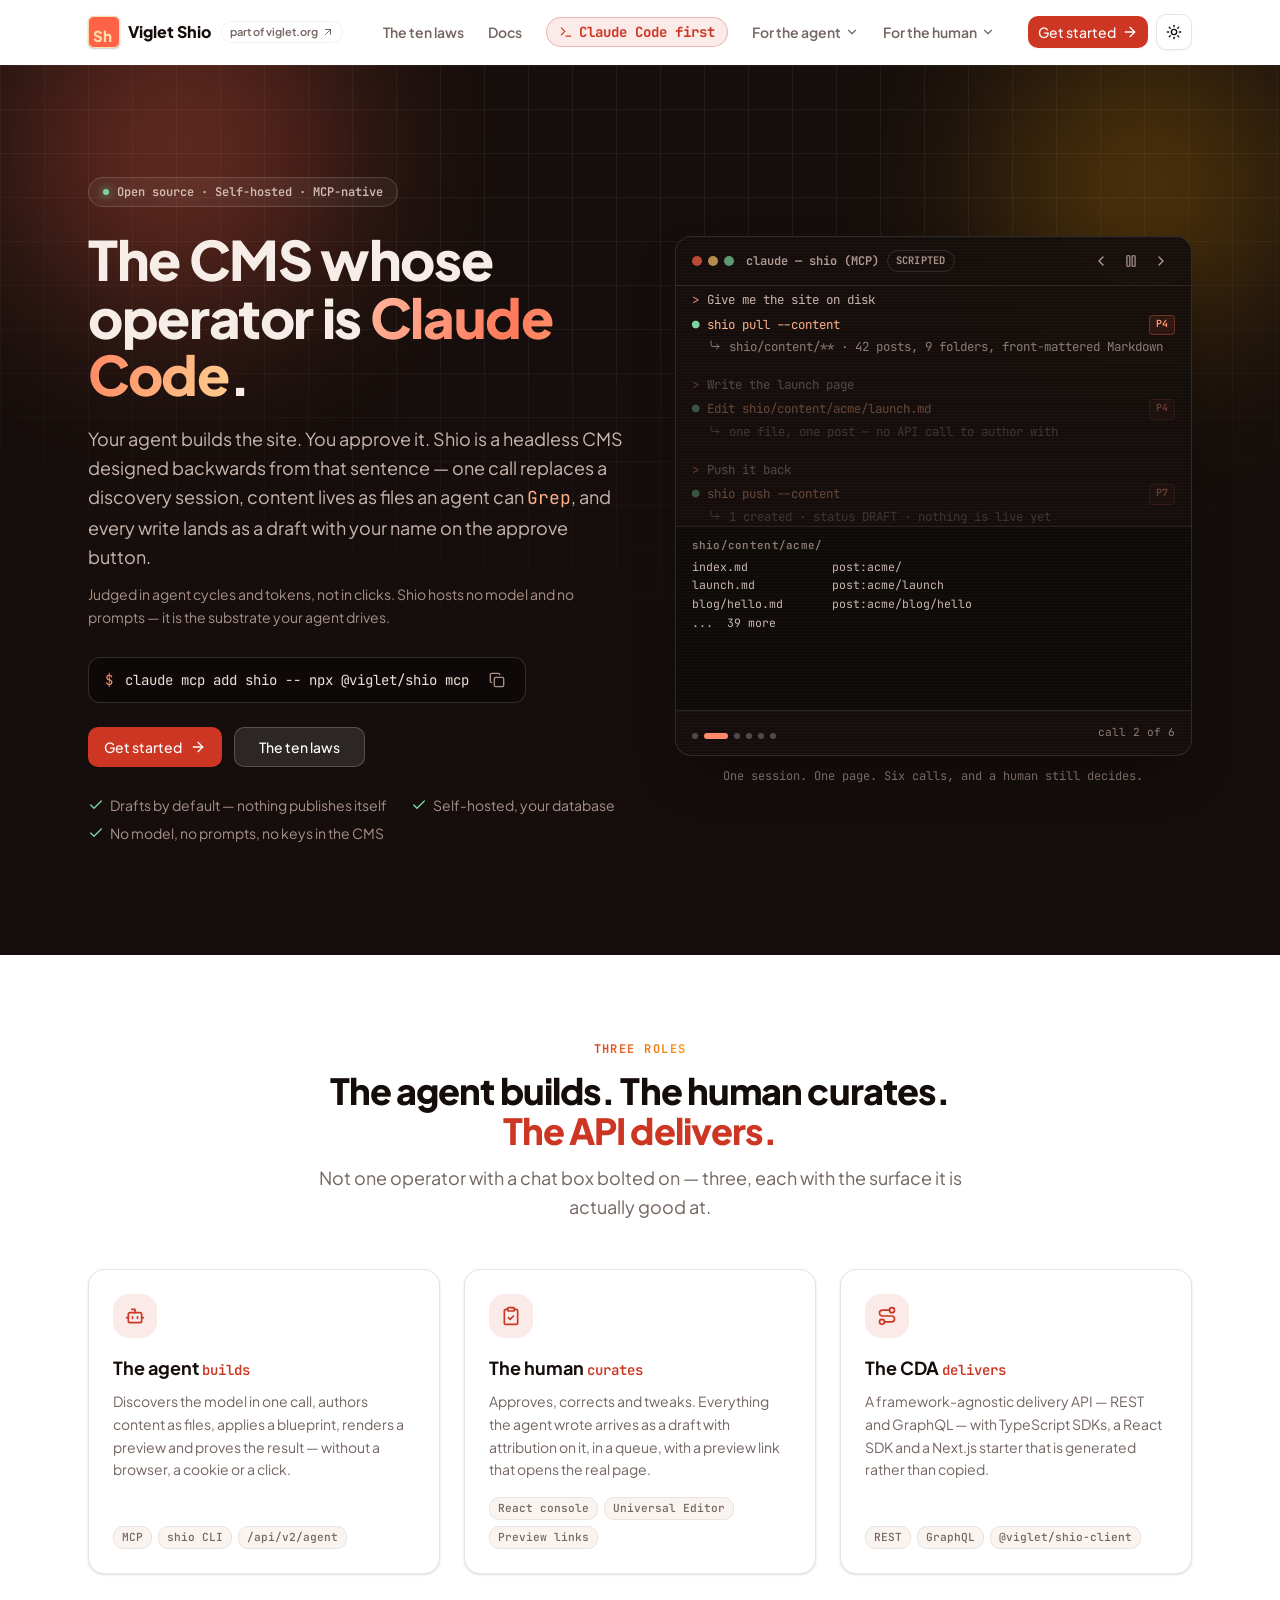
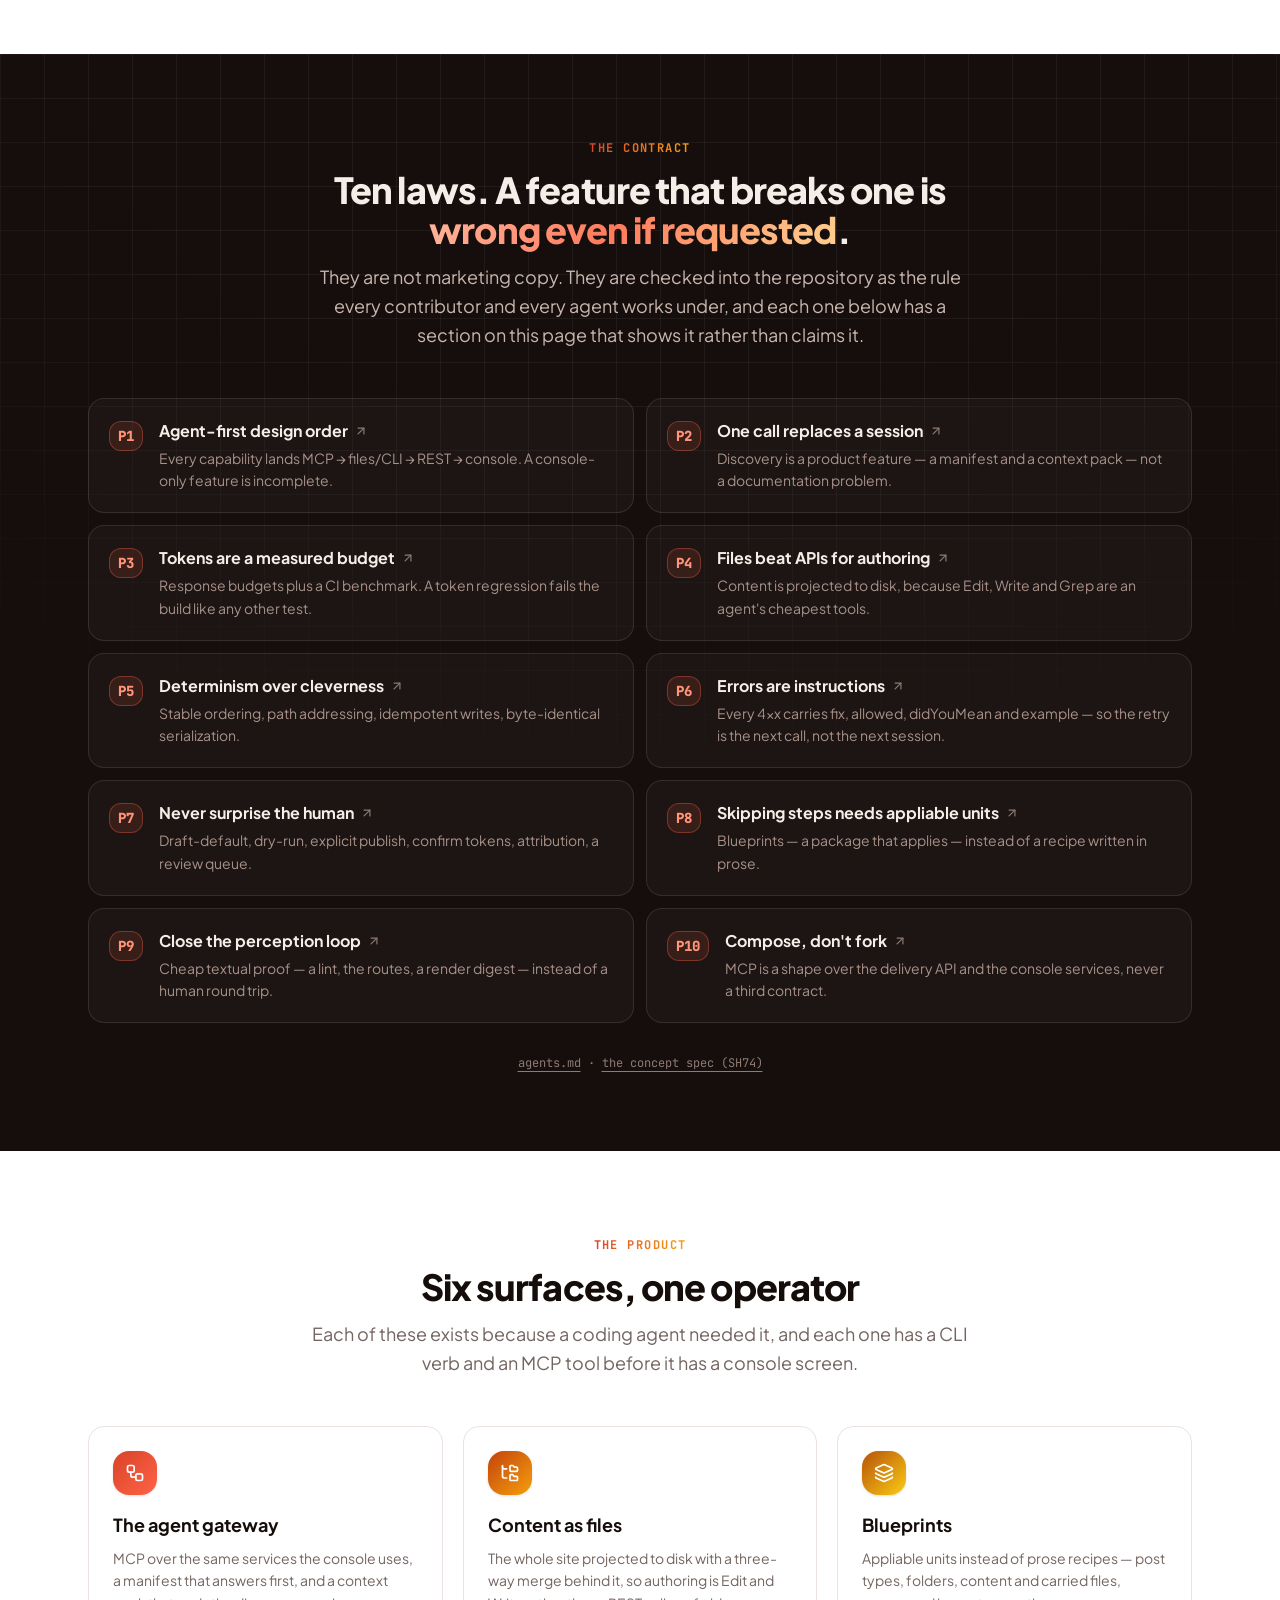
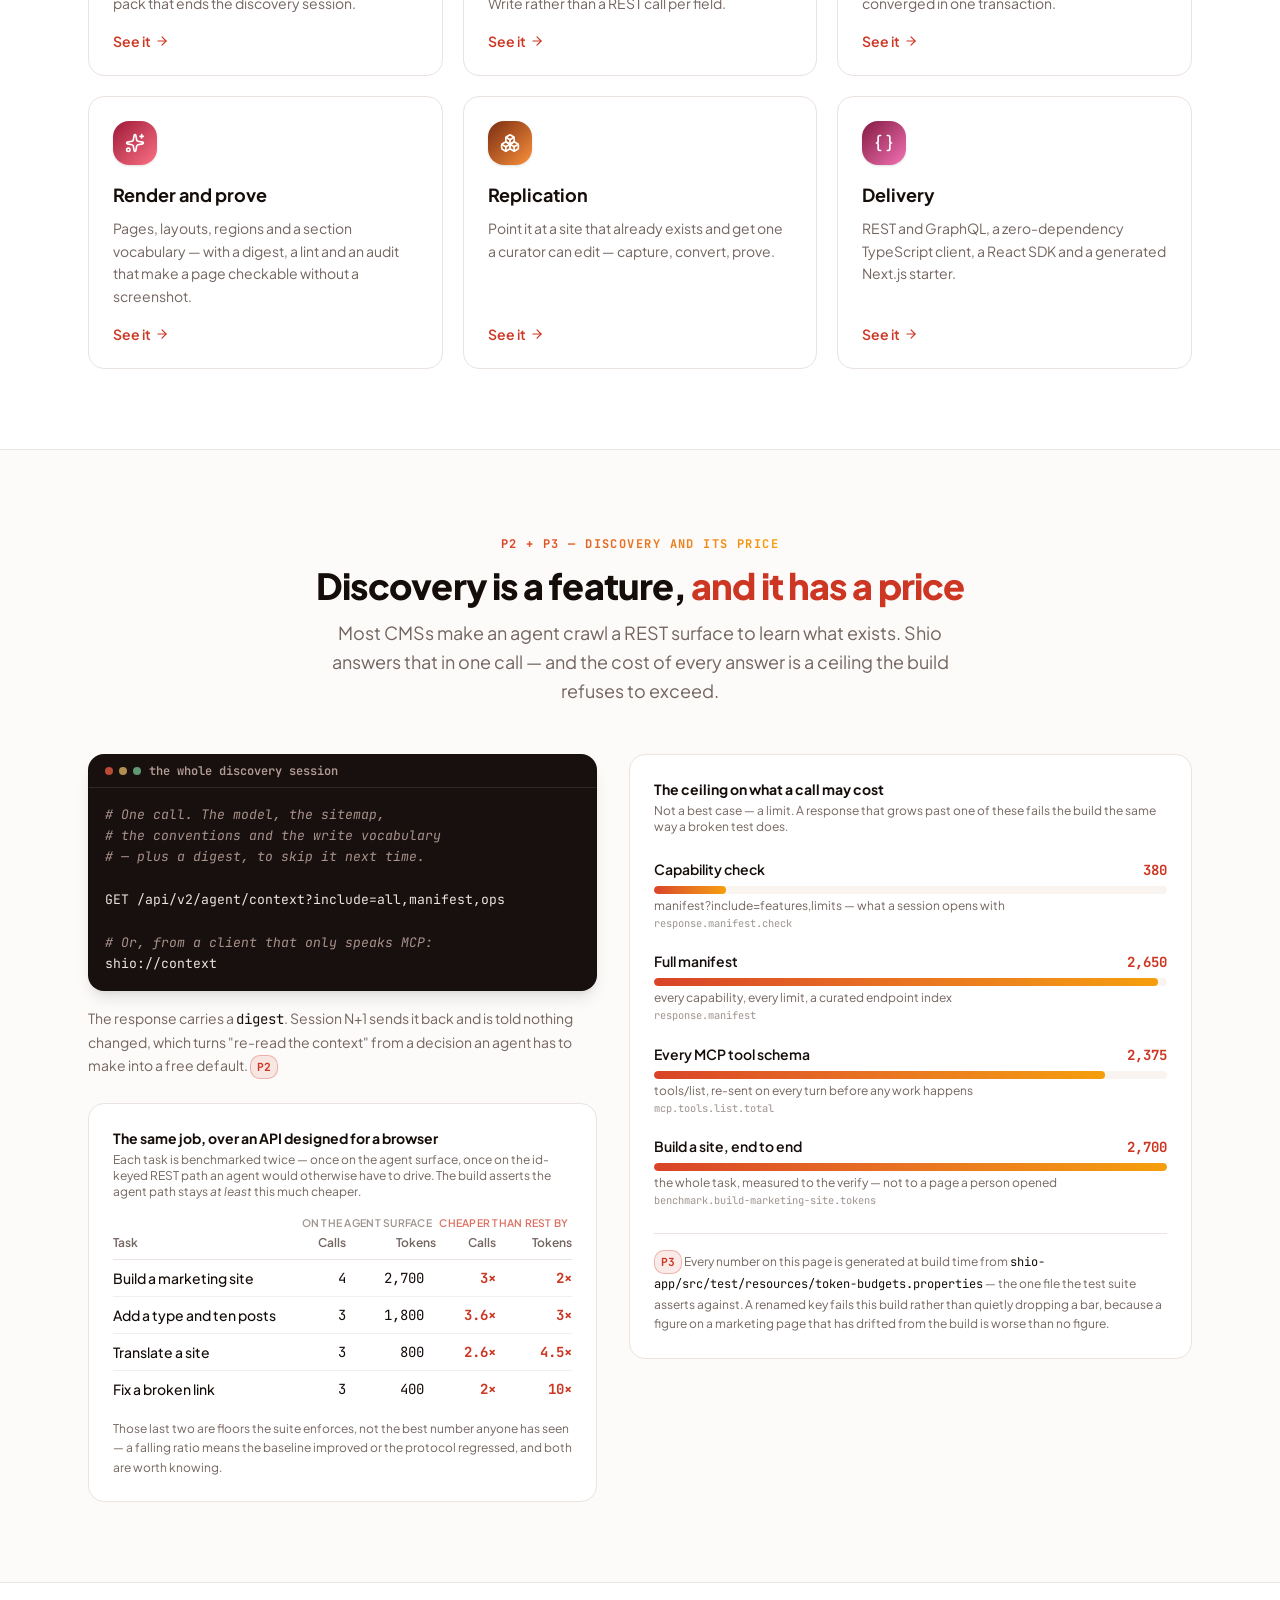
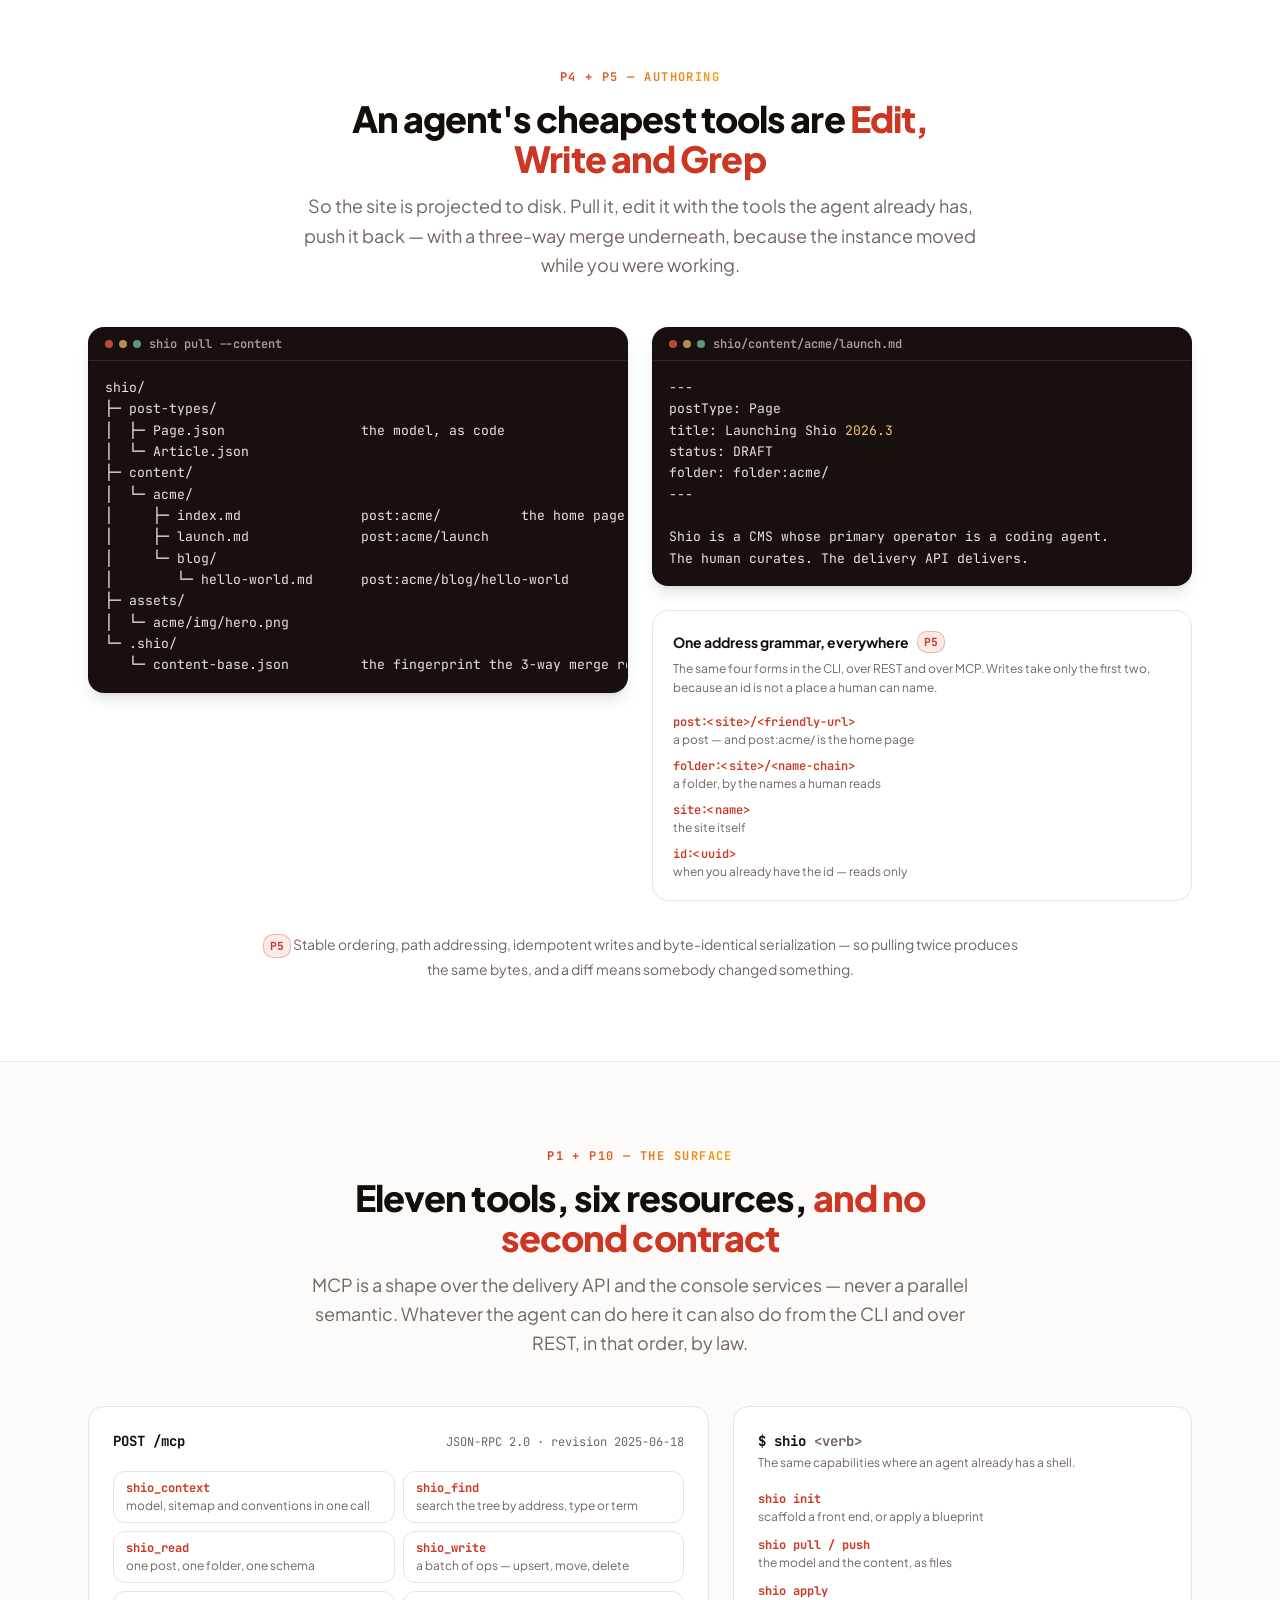
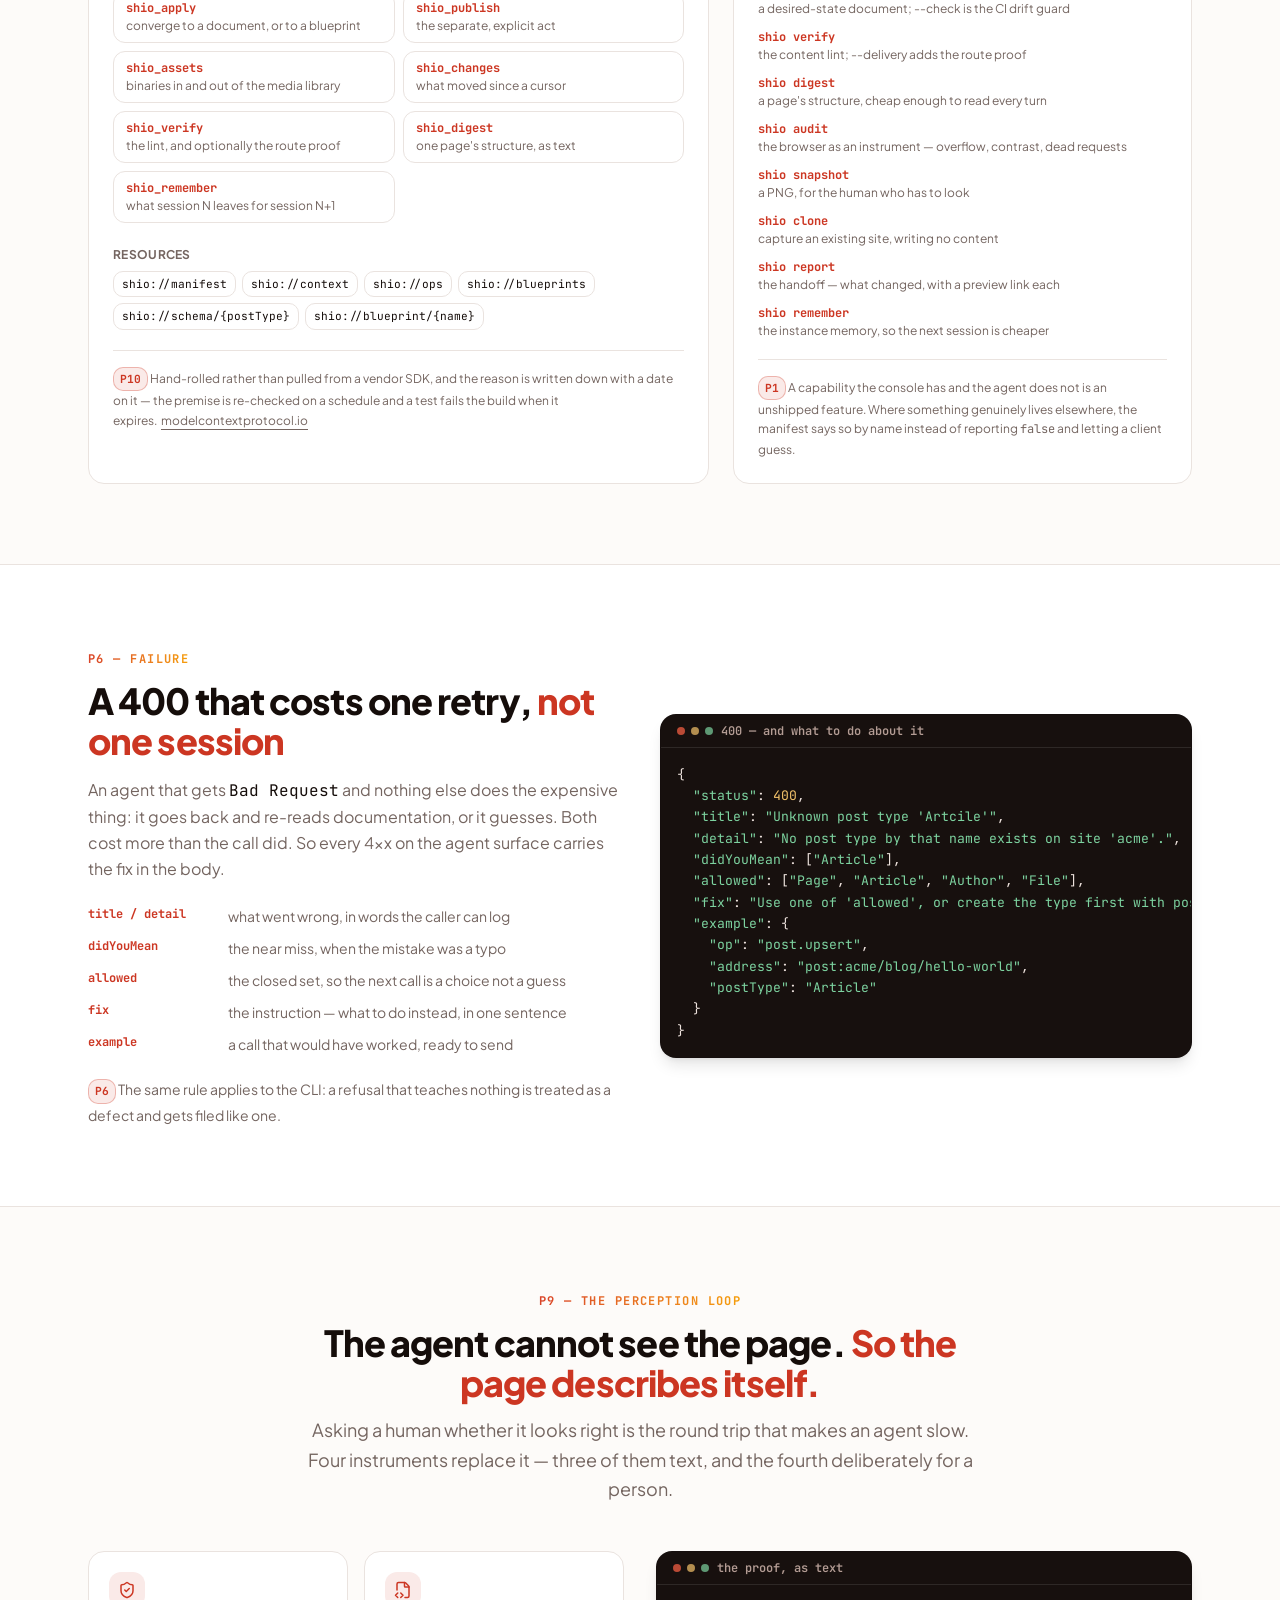
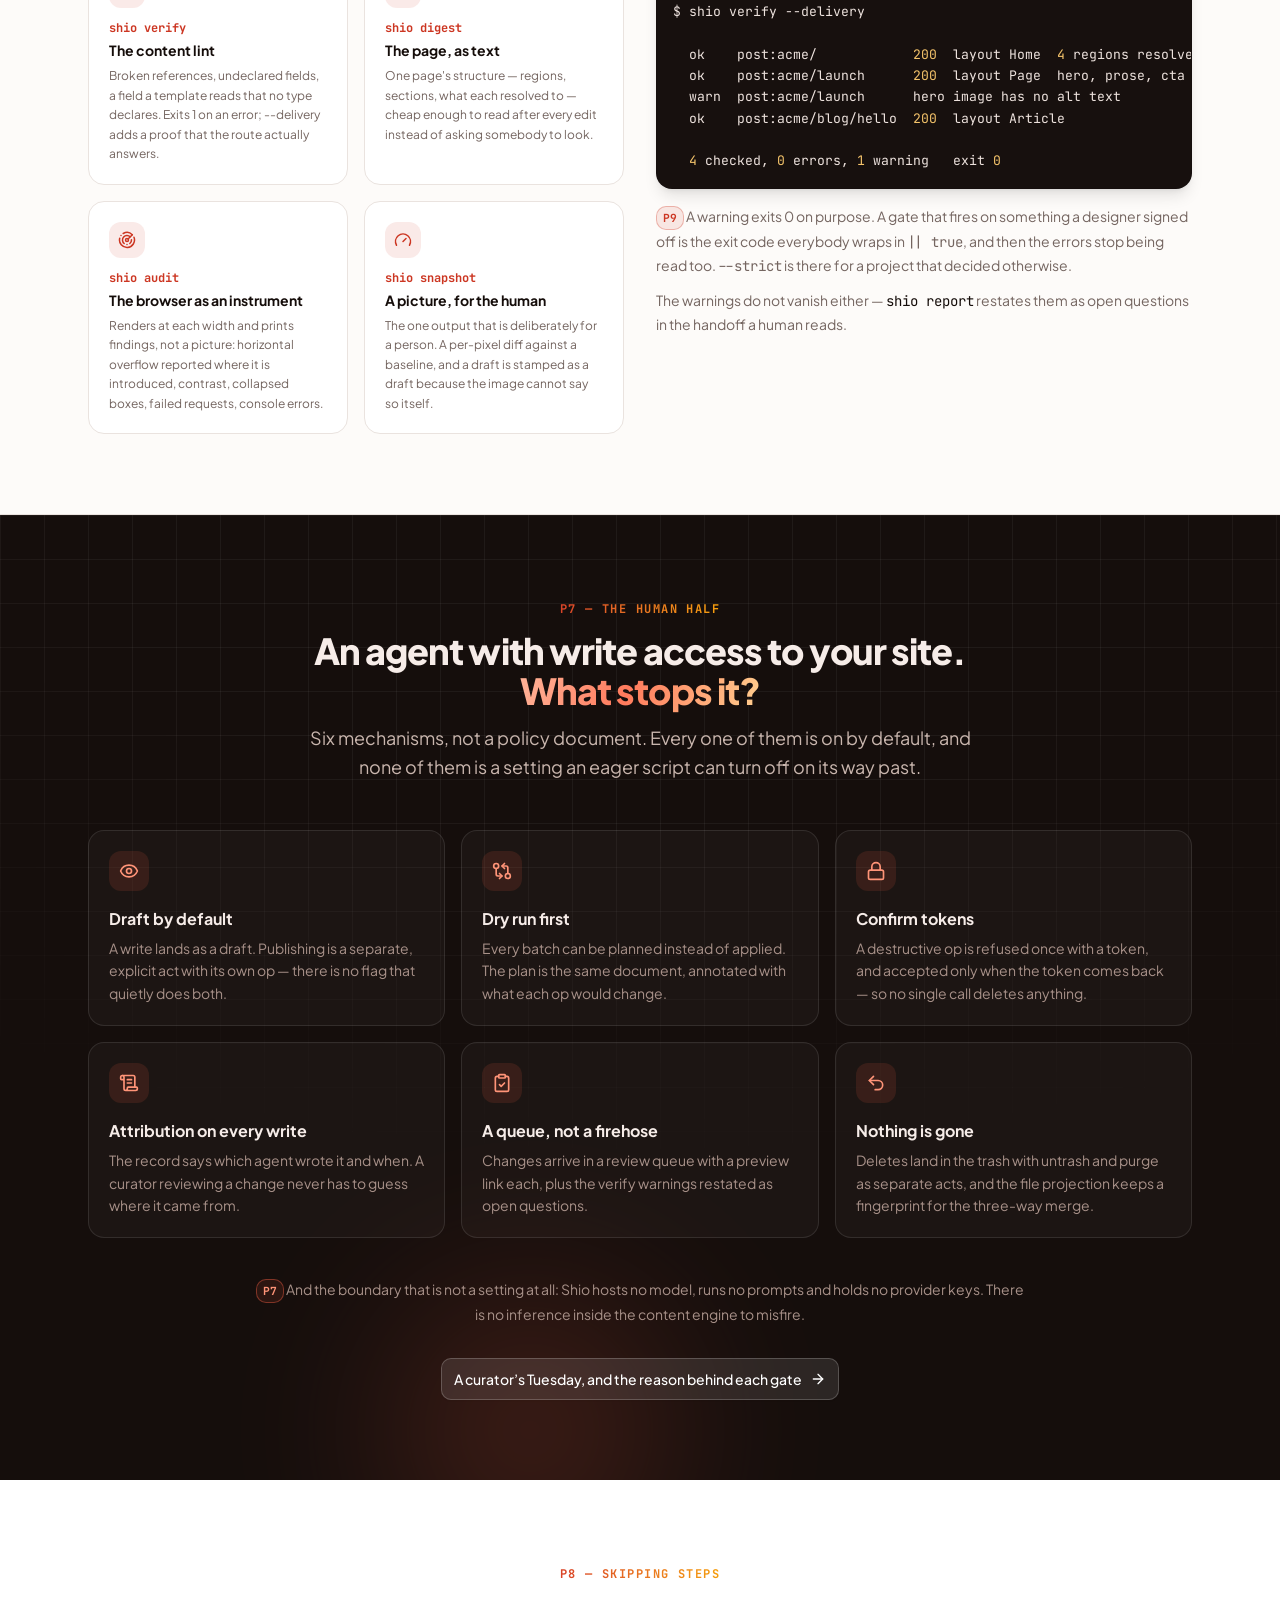
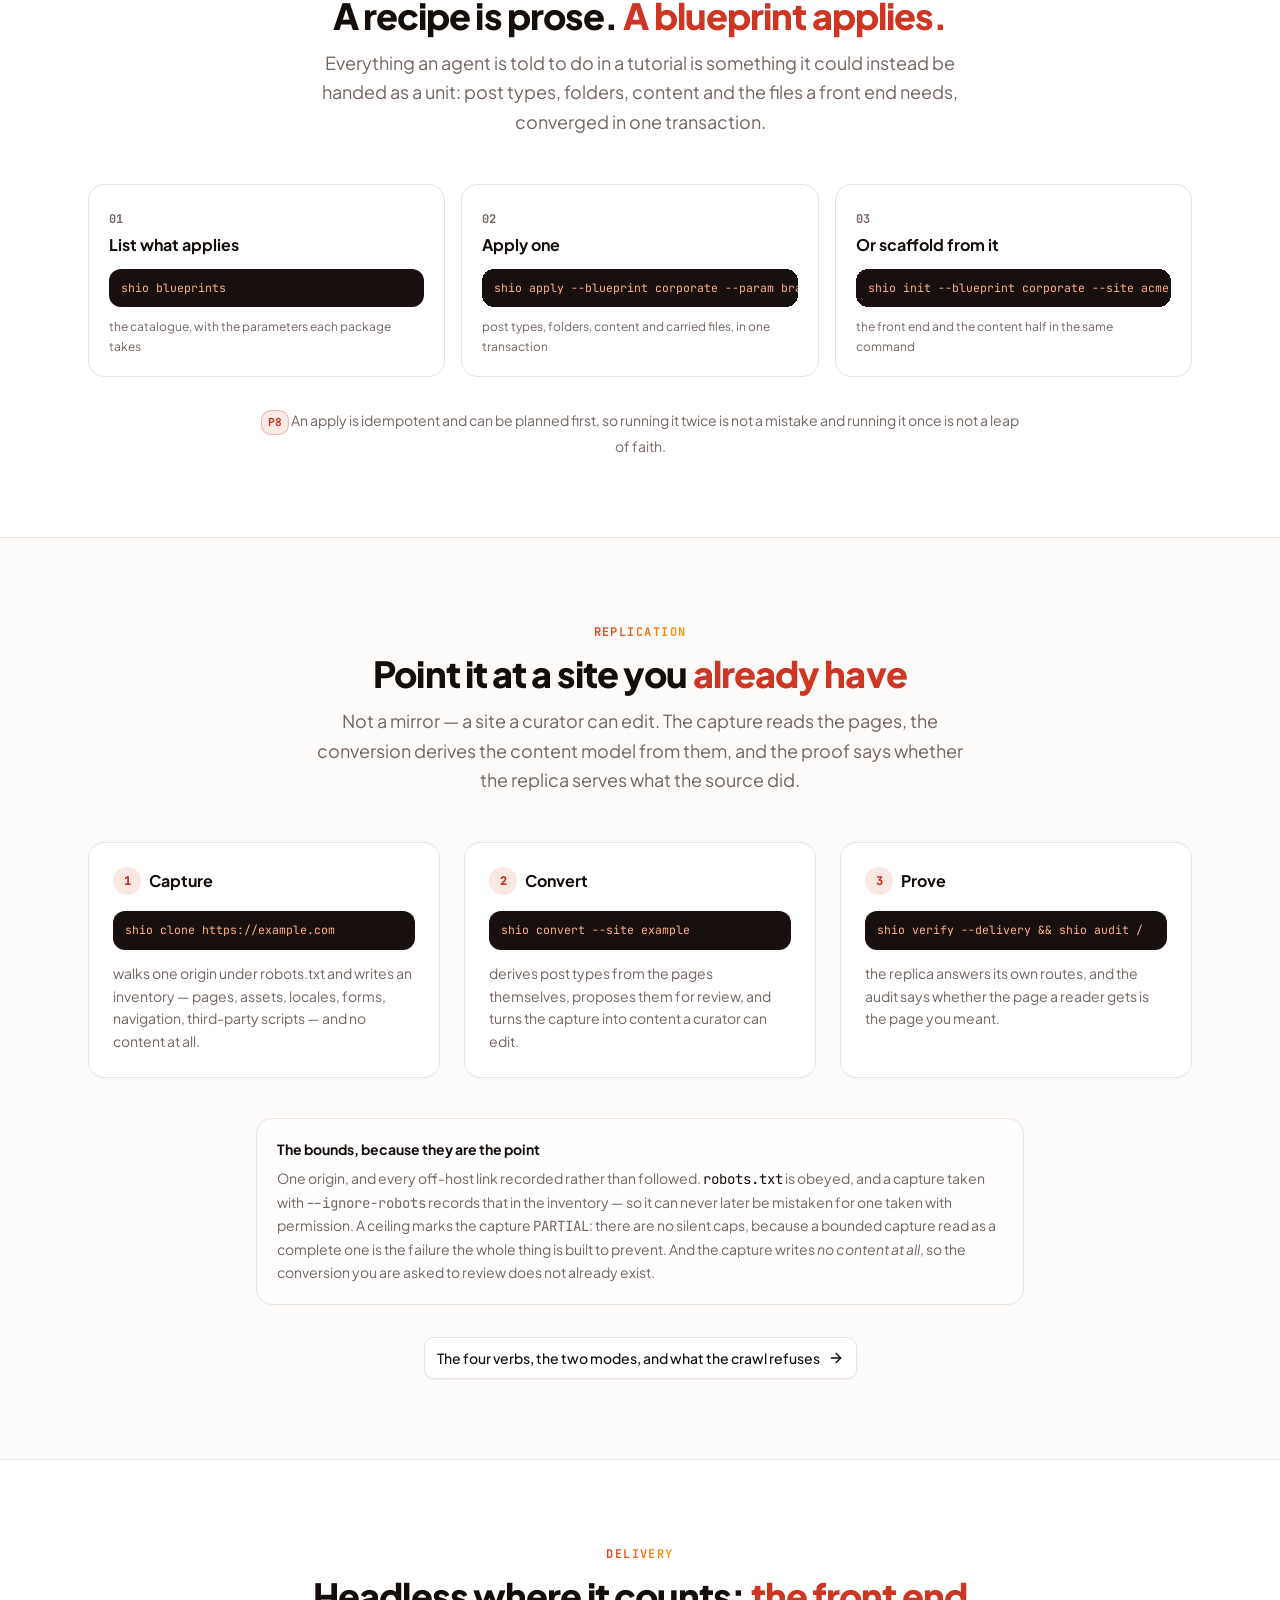
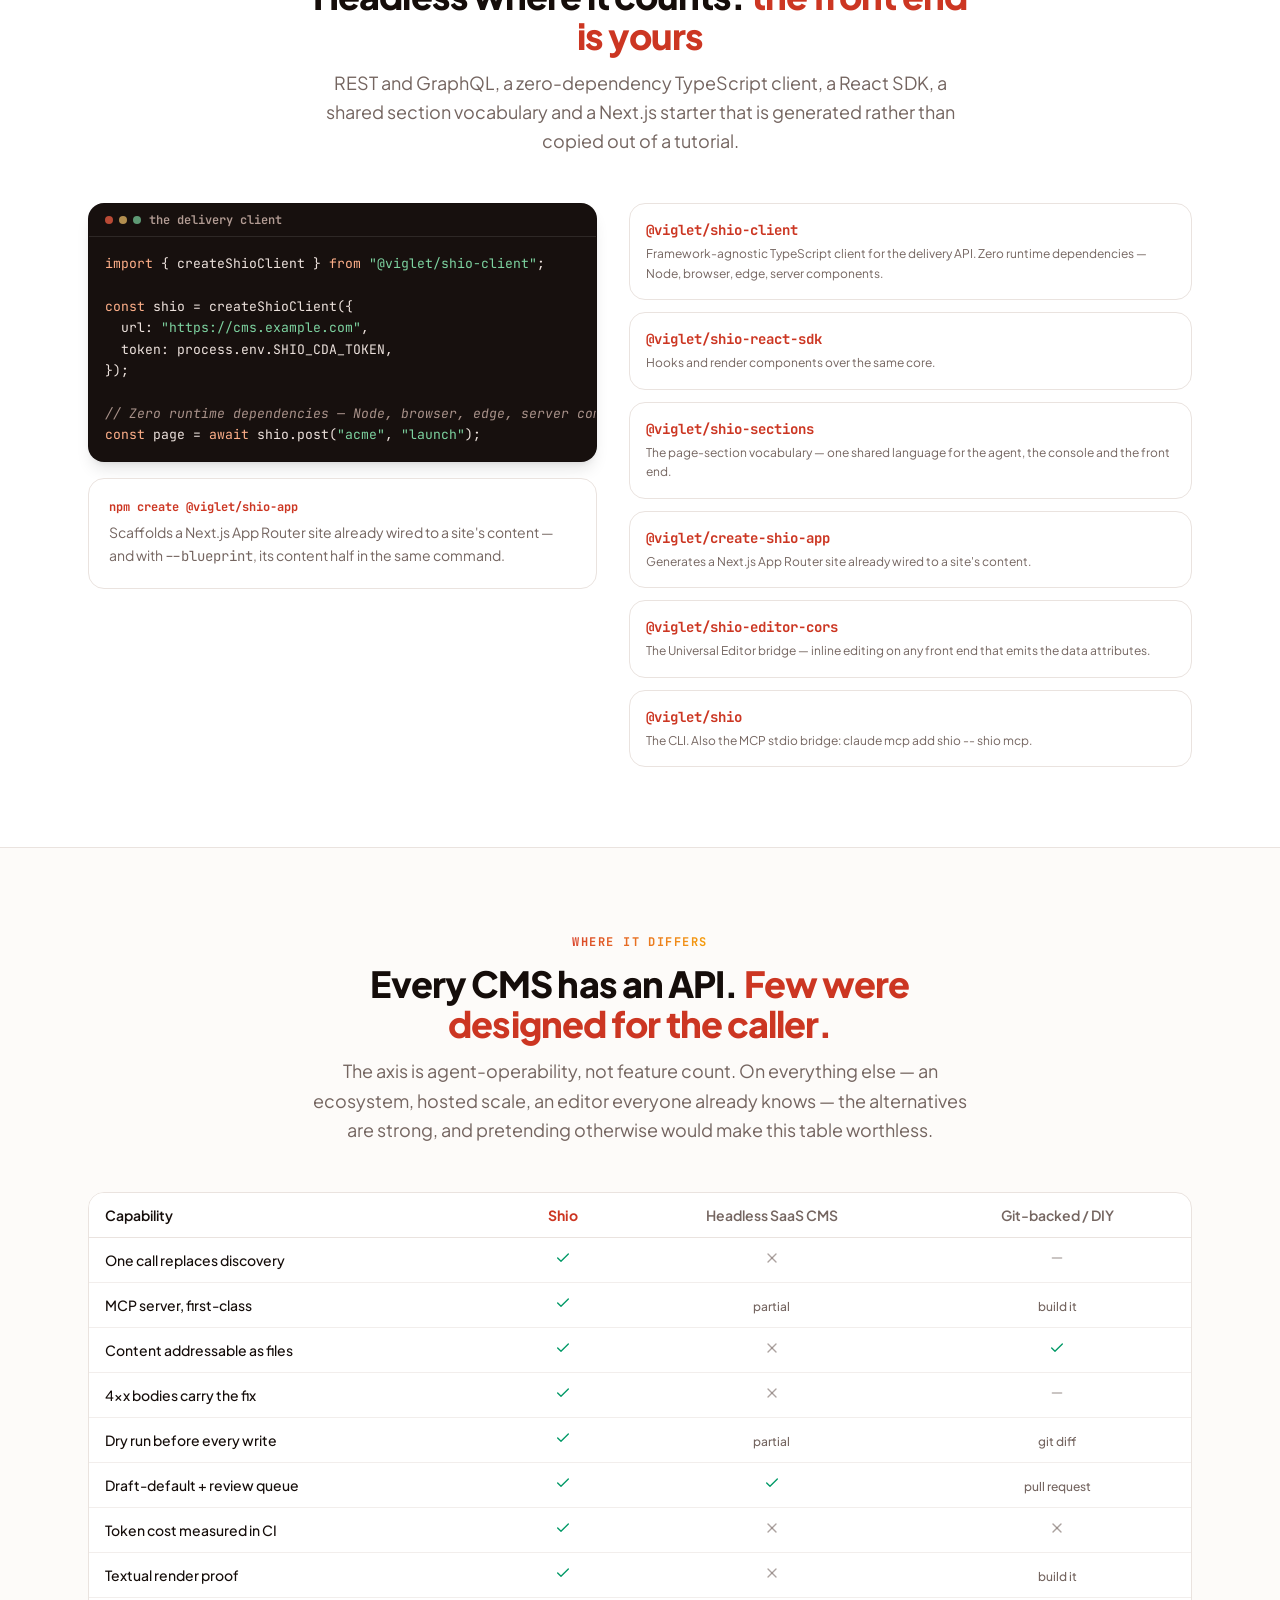
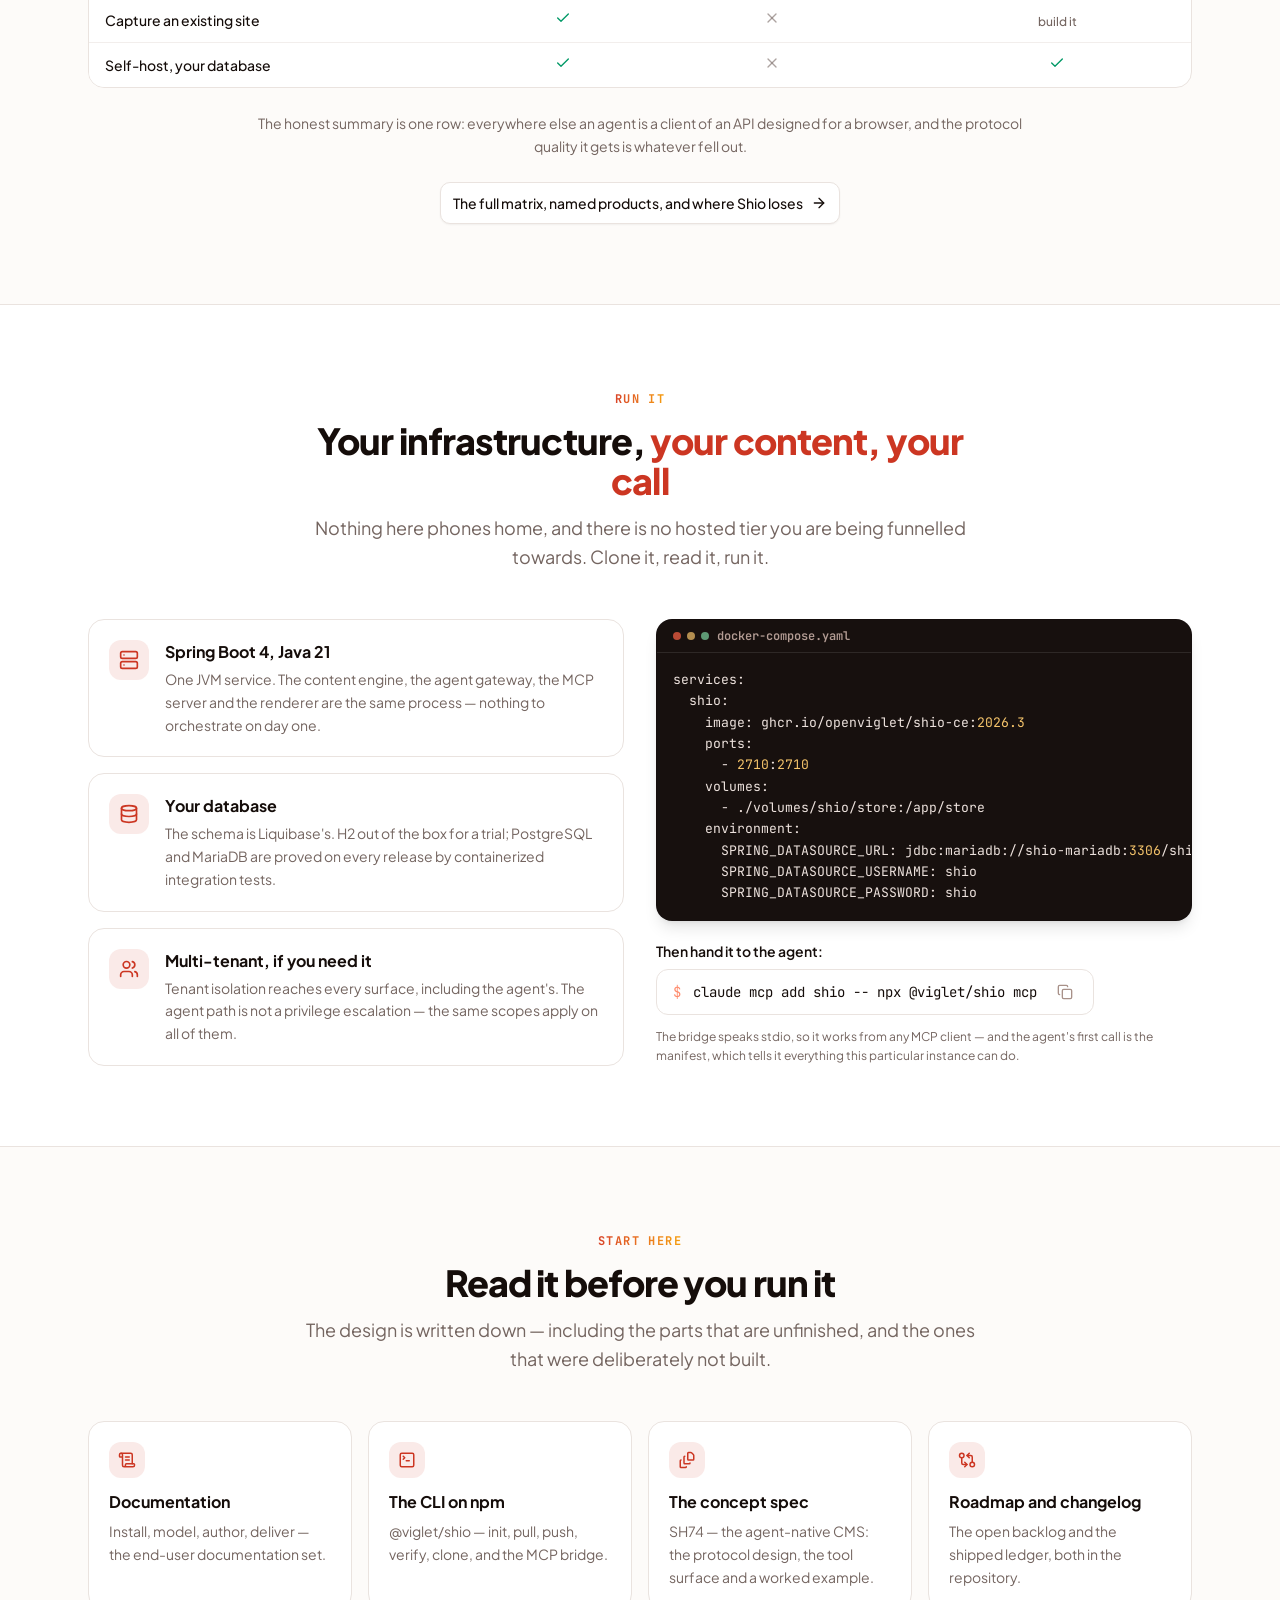
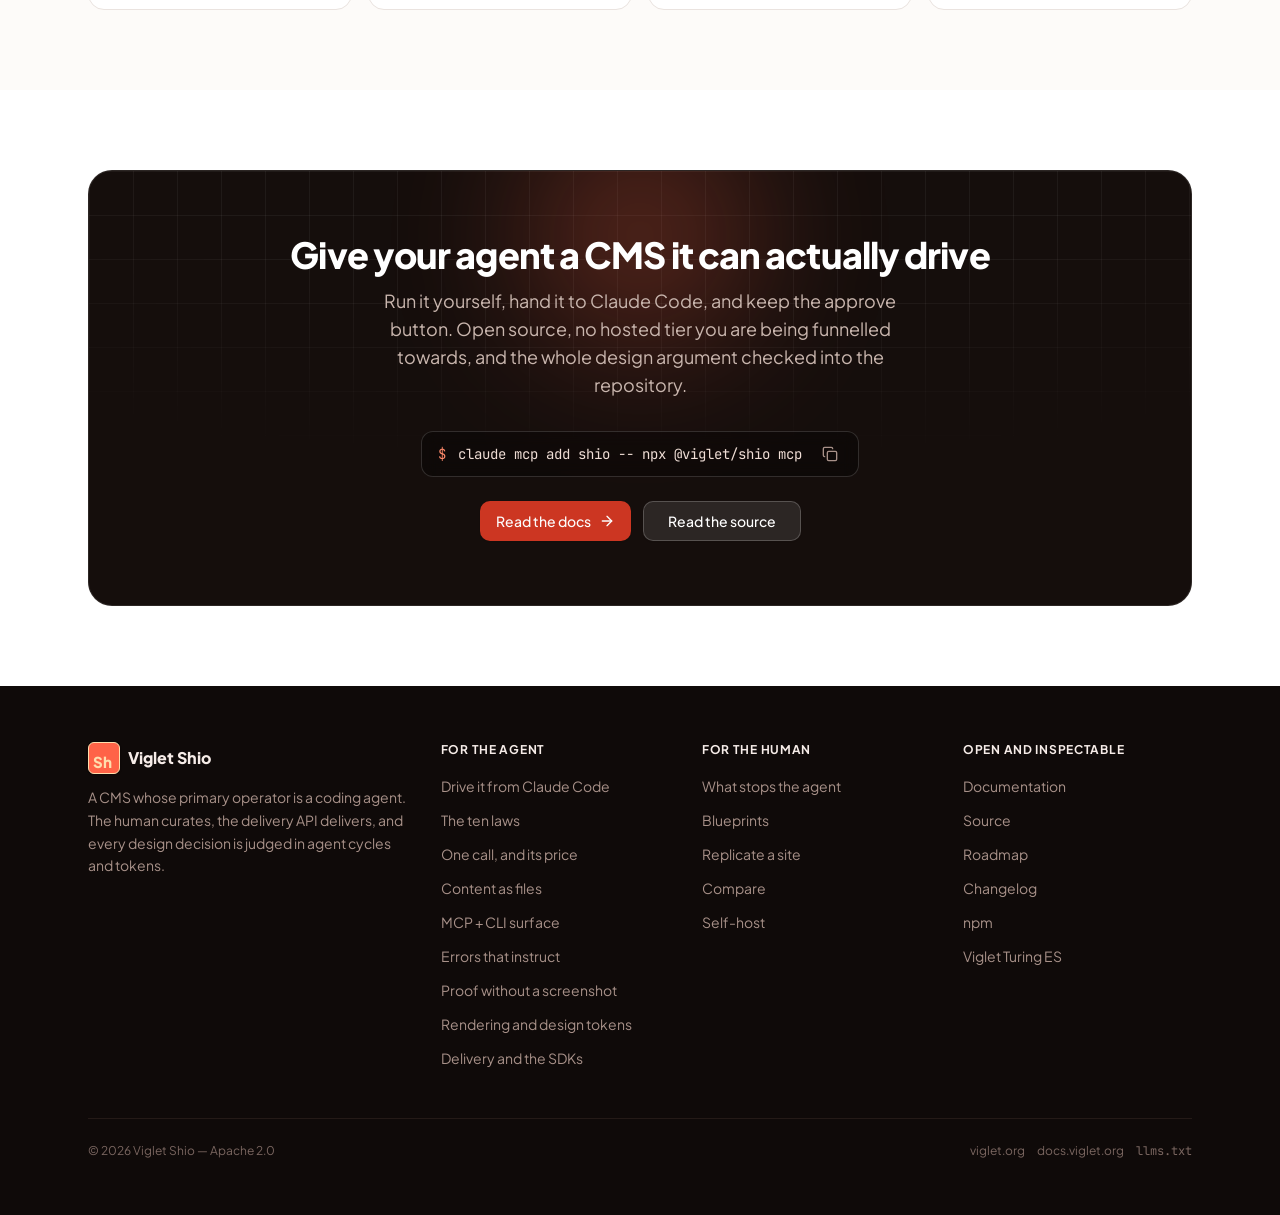
==== commit 9163eba4: "deploy: openviglet/shio@b80843c04eeb868090f5223eabf01d0bc1eb248b" ====
--- a/claude-code/index.html
+++ b/claude-code/index.html
@@ -38,8 +38,8 @@
       href="https://fonts.googleapis.com/css2?family=Plus+Jakarta+Sans:ital,wght@0,400;0,500;0,600;0,700;0,800;1,400&family=JetBrains+Mono:wght@400;500;700&display=swap"
       rel="stylesheet"
     />
-    <script type="module" crossorigin src="/assets/index-BsSQ6G58.js"></script>
-    <link rel="stylesheet" crossorigin href="/assets/index-CzHD9Q9a.css">
+    <script type="module" crossorigin src="/assets/index-D_Le6Nmy.js"></script>
+    <link rel="stylesheet" crossorigin href="/assets/index-Bd5_ZRtK.css">
   </head>
   <body>
     <div id="root"><div class="flex min-h-screen flex-col"><header class="sticky top-0 z-50 backdrop-blur-md transition-colors border-b border-transparent bg-background/60"><div class="mx-auto w-full max-w-6xl px-6 flex h-16 items-center gap-4"><div class="flex shrink-0 items-center gap-2.5"><a href="/" class="text-base" aria-label="Viglet Shio — home"><span class="items-center gap-2 font-extrabold hidden sm:inline-flex"><div aria-label="Sh" style="display:inline-flex;align-items:center;justify-content:flex-start;width:32px;height:32px;flex-shrink:0;background-color:#FF6347;color:#FFDEAD;padding-left:4px;border-radius:6px;border-width:1px;border-style:solid;border-color:#FFDEAD;box-shadow:0 0px 1px rgba(0,0,0,0.22), 0 1px 2px rgba(0,0,0,0.19);box-sizing:border-box;overflow:hidden;user-select:none"><span style="font-size:15px;font-weight:900;line-height:1;margin-top:8px">Sh</span></div><span>Viglet Shio</span></span><span class="inline-flex items-center gap-2 font-extrabold sm:hidden"><div aria-label="Sh" style="display:inline-flex;align-items:center;justify-content:flex-start;width:32px;height:32px;flex-shrink:0;background-color:#FF6347;color:#FFDEAD;padding-left:4px;border-radius:6px;border-width:1px;border-style:solid;border-color:#FFDEAD;box-shadow:0 0px 1px rgba(0,0,0,0.22), 0 1px 2px rgba(0,0,0,0.19);box-sizing:border-box;overflow:hidden;user-select:none"><span style="font-size:15px;font-weight:900;line-height:1;margin-top:8px">Sh</span></div></span></a><a href="https://www.viglet.org" class="hidden items-center gap-1 rounded-full border border-border/60 px-2 py-0.5 text-[11px] font-semibold whitespace-nowrap text-muted-foreground transition-colors hover:border-border hover:text-foreground sm:inline-flex">part of viglet.org<svg xmlns="http://www.w3.org/2000/svg" width="24" height="24" viewBox="0 0 24 24" fill="none" stroke="currentColor" stroke-width="2" stroke-linecap="round" stroke-linejoin="round" class="lucide lucide-arrow-up-right size-3" aria-hidden="true"><path d="M7 7h10v10"></path><path d="M7 17 17 7"></path></svg></a></div><nav class="ml-4 hidden items-center gap-5 lg:flex xl:ml-6 xl:gap-6"><a href="/#laws" class="text-sm font-semibold whitespace-nowrap text-muted-foreground transition-colors hover:text-foreground">The ten laws</a><a href="https://docs.viglet.org/shio/" class="text-sm font-semibold whitespace-nowrap text-muted-foreground transition-colors hover:text-foreground">Docs</a><a href="/claude-code" class="inline-flex items-center gap-1.5 rounded-full border border-primary/30 bg-primary/10 px-3 py-1 font-mono text-sm font-bold whitespace-nowrap text-primary transition-colors hover:border-primary/50 hover:bg-primary/15"><svg xmlns="http://www.w3.org/2000/svg" width="24" height="24" viewBox="0 0 24 24" fill="none" stroke="currentColor" stroke-width="2" stroke-linecap="round" stroke-linejoin="round" class="lucide lucide-terminal size-3.5" aria-hidden="true"><path d="M12 19h8"></path><path d="m4 17 6-6-6-6"></path></svg>Claude Code first</a><button type="button" id="radix-_R_f5_" aria-haspopup="menu" aria-expanded="false" data-state="closed" class="group flex items-center gap-1 text-sm font-semibold whitespace-nowrap text-muted-foreground outline-hidden transition-colors hover:text-foreground data-[state=open]:text-foreground">For the agent<svg xmlns="http://www.w3.org/2000/svg" width="24" height="24" viewBox="0 0 24 24" fill="none" stroke="currentColor" stroke-width="2" stroke-linecap="round" stroke-linejoin="round" class="lucide lucide-chevron-down size-3.5 transition-transform group-data-[state=open]:rotate-180" aria-hidden="true"><path d="m6 9 6 6 6-6"></path></svg></button><button type="button" id="radix-_R_n5_" aria-haspopup="menu" aria-expanded="false" data-state="closed" class="group flex items-center gap-1 text-sm font-semibold whitespace-nowrap text-muted-foreground outline-hidden transition-colors hover:text-foreground data-[state=open]:text-foreground">For the human<svg xmlns="http://www.w3.org/2000/svg" width="24" height="24" viewBox="0 0 24 24" fill="none" stroke="currentColor" stroke-width="2" stroke-linecap="round" stroke-linejoin="round" class="lucide lucide-chevron-down size-3.5 transition-transform group-data-[state=open]:rotate-180" aria-hidden="true"><path d="m6 9 6 6 6-6"></path></svg></button></nav><div class="ml-auto flex items-center gap-2"><a href="https://docs.viglet.org/shio/" data-slot="button" class="inline-flex items-center justify-center whitespace-nowrap text-sm font-medium transition-all disabled:pointer-events-none disabled:opacity-50 [&amp;_svg]:pointer-events-none [&amp;_svg:not([class*=&#x27;size-&#x27;])]:size-4 shrink-0 [&amp;_svg]:shrink-0 outline-none focus-visible:border-ring focus-visible:ring-ring/50 focus-visible:ring-[3px] aria-invalid:ring-destructive/20 dark:aria-invalid:ring-destructive/40 aria-invalid:border-destructive bg-primary text-primary-foreground shadow-xs hover:bg-primary/90 h-8 rounded-md gap-1.5 px-3 has-[&gt;svg]:px-2.5">Get started<svg xmlns="http://www.w3.org/2000/svg" width="24" height="24" viewBox="0 0 24 24" fill="none" stroke="currentColor" stroke-width="2" stroke-linecap="round" stroke-linejoin="round" class="lucide lucide-arrow-right size-4" aria-hidden="true"><path d="M5 12h14"></path><path d="m12 5 7 7-7 7"></path></svg></a><button data-slot="button" class="inline-flex items-center justify-center gap-2 whitespace-nowrap rounded-md text-sm font-medium transition-all disabled:pointer-events-none disabled:opacity-50 [&amp;_svg]:pointer-events-none [&amp;_svg:not([class*=&#x27;size-&#x27;])]:size-4 shrink-0 [&amp;_svg]:shrink-0 outline-none focus-visible:border-ring focus-visible:ring-ring/50 focus-visible:ring-[3px] aria-invalid:ring-destructive/20 dark:aria-invalid:ring-destructive/40 aria-invalid:border-destructive border bg-background shadow-xs hover:bg-accent hover:text-accent-foreground dark:bg-input/30 dark:border-input dark:hover:bg-input/50 size-9" type="button" id="radix-_R_5l_" aria-haspopup="menu" aria-expanded="false" data-state="closed"><svg xmlns="http://www.w3.org/2000/svg" width="24" height="24" viewBox="0 0 24 24" fill="none" stroke="currentColor" stroke-width="2" stroke-linecap="round" stroke-linejoin="round" class="lucide lucide-sun h-[1.2rem] w-[1.2rem] scale-100 rotate-0 transition-all dark:scale-0 dark:-rotate-90" aria-hidden="true"><circle cx="12" cy="12" r="4"></circle><path d="M12 2v2"></path><path d="M12 20v2"></path><path d="m4.93 4.93 1.41 1.41"></path><path d="m17.66 17.66 1.41 1.41"></path><path d="M2 12h2"></path><path d="M20 12h2"></path><path d="m6.34 17.66-1.41 1.41"></path><path d="m19.07 4.93-1.41 1.41"></path></svg><svg xmlns="http://www.w3.org/2000/svg" width="24" height="24" viewBox="0 0 24 24" fill="none" stroke="currentColor" stroke-width="2" stroke-linecap="round" stroke-linejoin="round" class="lucide lucide-moon absolute h-[1.2rem] w-[1.2rem] scale-0 rotate-90 transition-all dark:scale-100 dark:rotate-0" aria-hidden="true"><path d="M20.985 12.486a9 9 0 1 1-9.473-9.472c.405-.022.617.46.402.803a6 6 0 0 0 8.268 8.268c.344-.215.825-.004.803.401"></path></svg><span class="sr-only">Toggle theme</span></button><button type="button" aria-label="Open menu" aria-expanded="false" class="flex size-9 items-center justify-center rounded-lg text-muted-foreground transition-colors hover:bg-muted hover:text-foreground lg:hidden"><svg xmlns="http://www.w3.org/2000/svg" width="24" height="24" viewBox="0 0 24 24" fill="none" stroke="currentColor" stroke-width="2" stroke-linecap="round" stroke-linejoin="round" class="lucide lucide-menu size-5" aria-hidden="true"><path d="M4 5h16"></path><path d="M4 12h16"></path><path d="M4 19h16"></path></svg></button></div></div></header><main class="flex-1"><section id="top" class="relative isolate overflow-hidden bg-[#150e0c] py-16 text-[#f6ece8] sm:py-20"><div class="grid-bg pointer-events-none absolute inset-0 -z-10"></div><div class="animate-orb-a pointer-events-none absolute -top-40 left-1/3 -z-10 h-[420px] w-[420px] rounded-full bg-[radial-gradient(circle,#ff6347,transparent_70%)] opacity-40 blur-[70px]"></div><div class="mx-auto w-full px-6 max-w-3xl"><span class="inline-block bg-gradient-to-r from-[#d94328] to-[#f59e0b] bg-clip-text font-mono text-xs font-bold tracking-[0.12em] text-transparent uppercase">First five minutes</span><h1 class="mt-3 text-3xl font-extrabold leading-[1.1] tracking-tight sm:text-4xl lg:text-5xl">Hand the CMS to Claude Code in<!-- --> <span class="text-gradient">one command</span></h1><p class="mt-5 text-lg leading-relaxed text-[#c9b6ae]">Shio is built to be operated by a coding agent, so the distance between running an instance and having the agent do something is the number that matters. It is one install and three calls — and the first call is the instance telling the agent what it can do.</p><div class="mt-7"><div class="flex flex-wrap gap-3"><a href="#install" data-slot="button" class="inline-flex items-center justify-center gap-2 whitespace-nowrap text-sm font-medium transition-all disabled:pointer-events-none disabled:opacity-50 [&amp;_svg]:pointer-events-none [&amp;_svg:not([class*=&#x27;size-&#x27;])]:size-4 shrink-0 [&amp;_svg]:shrink-0 outline-none focus-visible:border-ring focus-visible:ring-ring/50 focus-visible:ring-[3px] aria-invalid:ring-destructive/20 dark:aria-invalid:ring-destructive/40 aria-invalid:border-destructive bg-primary text-primary-foreground shadow-xs hover:bg-primary/90 h-10 rounded-md px-6 has-[&gt;svg]:px-4">Install it <svg xmlns="http://www.w3.org/2000/svg" width="24" height="24" viewBox="0 0 24 24" fill="none" stroke="currentColor" stroke-width="2" stroke-linecap="round" stroke-linejoin="round" class="lucide lucide-arrow-right size-4" aria-hidden="true"><path d="M5 12h14"></path><path d="m12 5 7 7-7 7"></path></svg></a><a href="#credential" data-slot="button" class="inline-flex items-center justify-center gap-2 whitespace-nowrap text-sm font-medium transition-all disabled:pointer-events-none disabled:opacity-50 [&amp;_svg]:pointer-events-none [&amp;_svg:not([class*=&#x27;size-&#x27;])]:size-4 shrink-0 [&amp;_svg]:shrink-0 outline-none focus-visible:border-ring focus-visible:ring-ring/50 focus-visible:ring-[3px] aria-invalid:ring-destructive/20 dark:aria-invalid:ring-destructive/40 aria-invalid:border-destructive border shadow-xs dark:border-input dark:hover:bg-input/50 h-10 rounded-md px-6 has-[&gt;svg]:px-4 border-white/20 bg-white/10 text-white hover:bg-white/20 hover:text-white dark:bg-white/10">The credential it runs on</a></div></div></div></section><section id="install" class="py-20"><div class="mx-auto w-full max-w-6xl px-6"><div class="mx-auto mb-12 max-w-2xl text-center"><span class="inline-block bg-gradient-to-r from-[#d94328] to-[#f59e0b] bg-clip-text font-mono text-xs font-bold tracking-[0.12em] text-transparent uppercase">Step one</span><h2 class="mt-3 text-3xl font-extrabold tracking-tight sm:text-4xl">Two ways in, and<!-- --> <span class="text-primary">the second needs no plugin</span></h2><p class="mt-3 text-base leading-relaxed text-muted-foreground sm:text-lg">The plugin is the shortcut: it arrives with the MCP server wired up and the workflows already written. Everything it does is reachable without it.</p></div><div class="grid items-start gap-6 lg:grid-cols-2 [&amp;&gt;*]:min-w-0"><div><h3 class="mb-3 flex items-center gap-2 font-bold"><span class="flex size-6 items-center justify-center rounded-full bg-primary/12 font-mono text-xs font-black text-primary">A</span>The plugin</h3><figure class="overflow-hidden rounded-xl border border-black/10 bg-[#17100e] text-[#ede2dd] shadow-lg dark:border-white/10"><figcaption class="flex items-center gap-2 border-b border-white/10 px-4 py-2 font-mono text-xs font-semibold text-[#b39c94]"><span class="flex gap-1.5" aria-hidden="true"><span class="size-2 rounded-full bg-[#ff6347]/70"></span><span class="size-2 rounded-full bg-[#f5c46b]/70"></span><span class="size-2 rounded-full bg-[#7dd3a0]/70"></span></span>claude — the marketplace route</figcaption><pre class="overflow-x-auto px-4 py-4 text-[0.82rem] leading-relaxed"><code class="font-mono">claude plugin marketplace add openviglet/shio
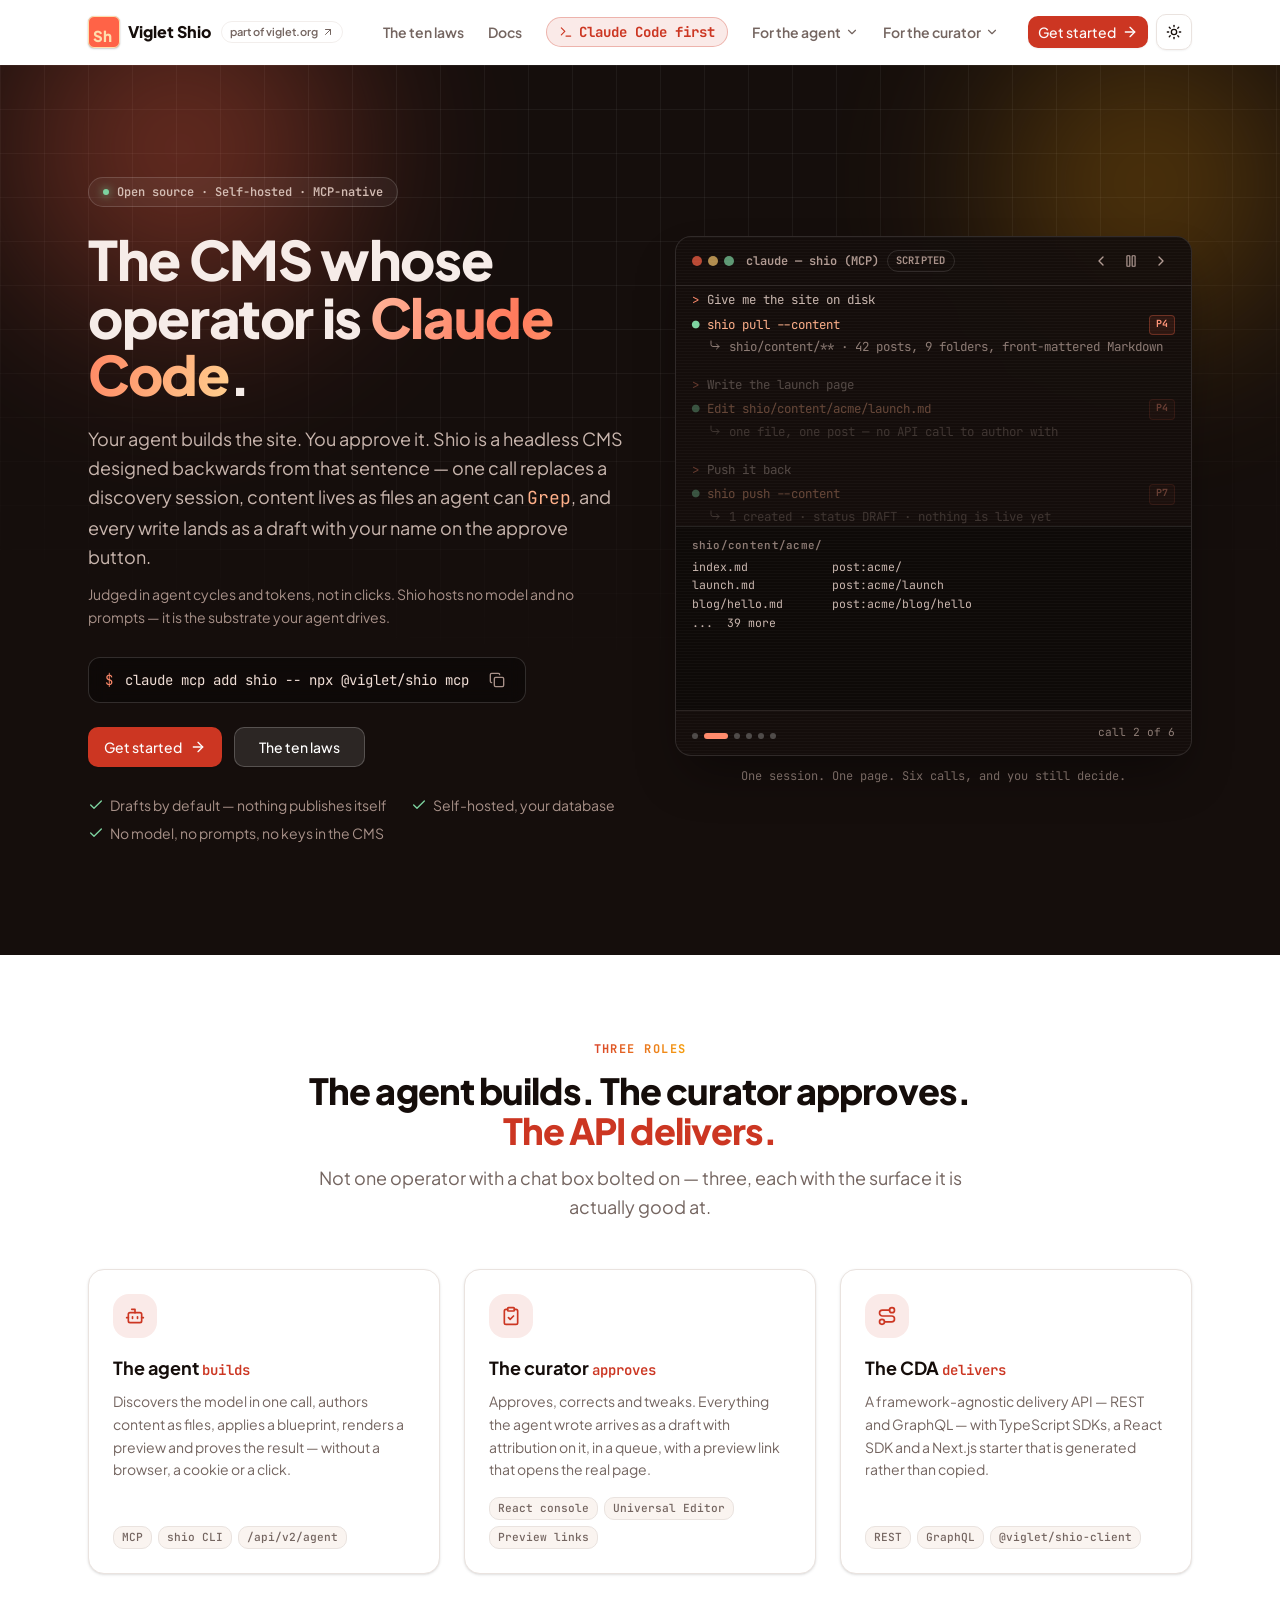
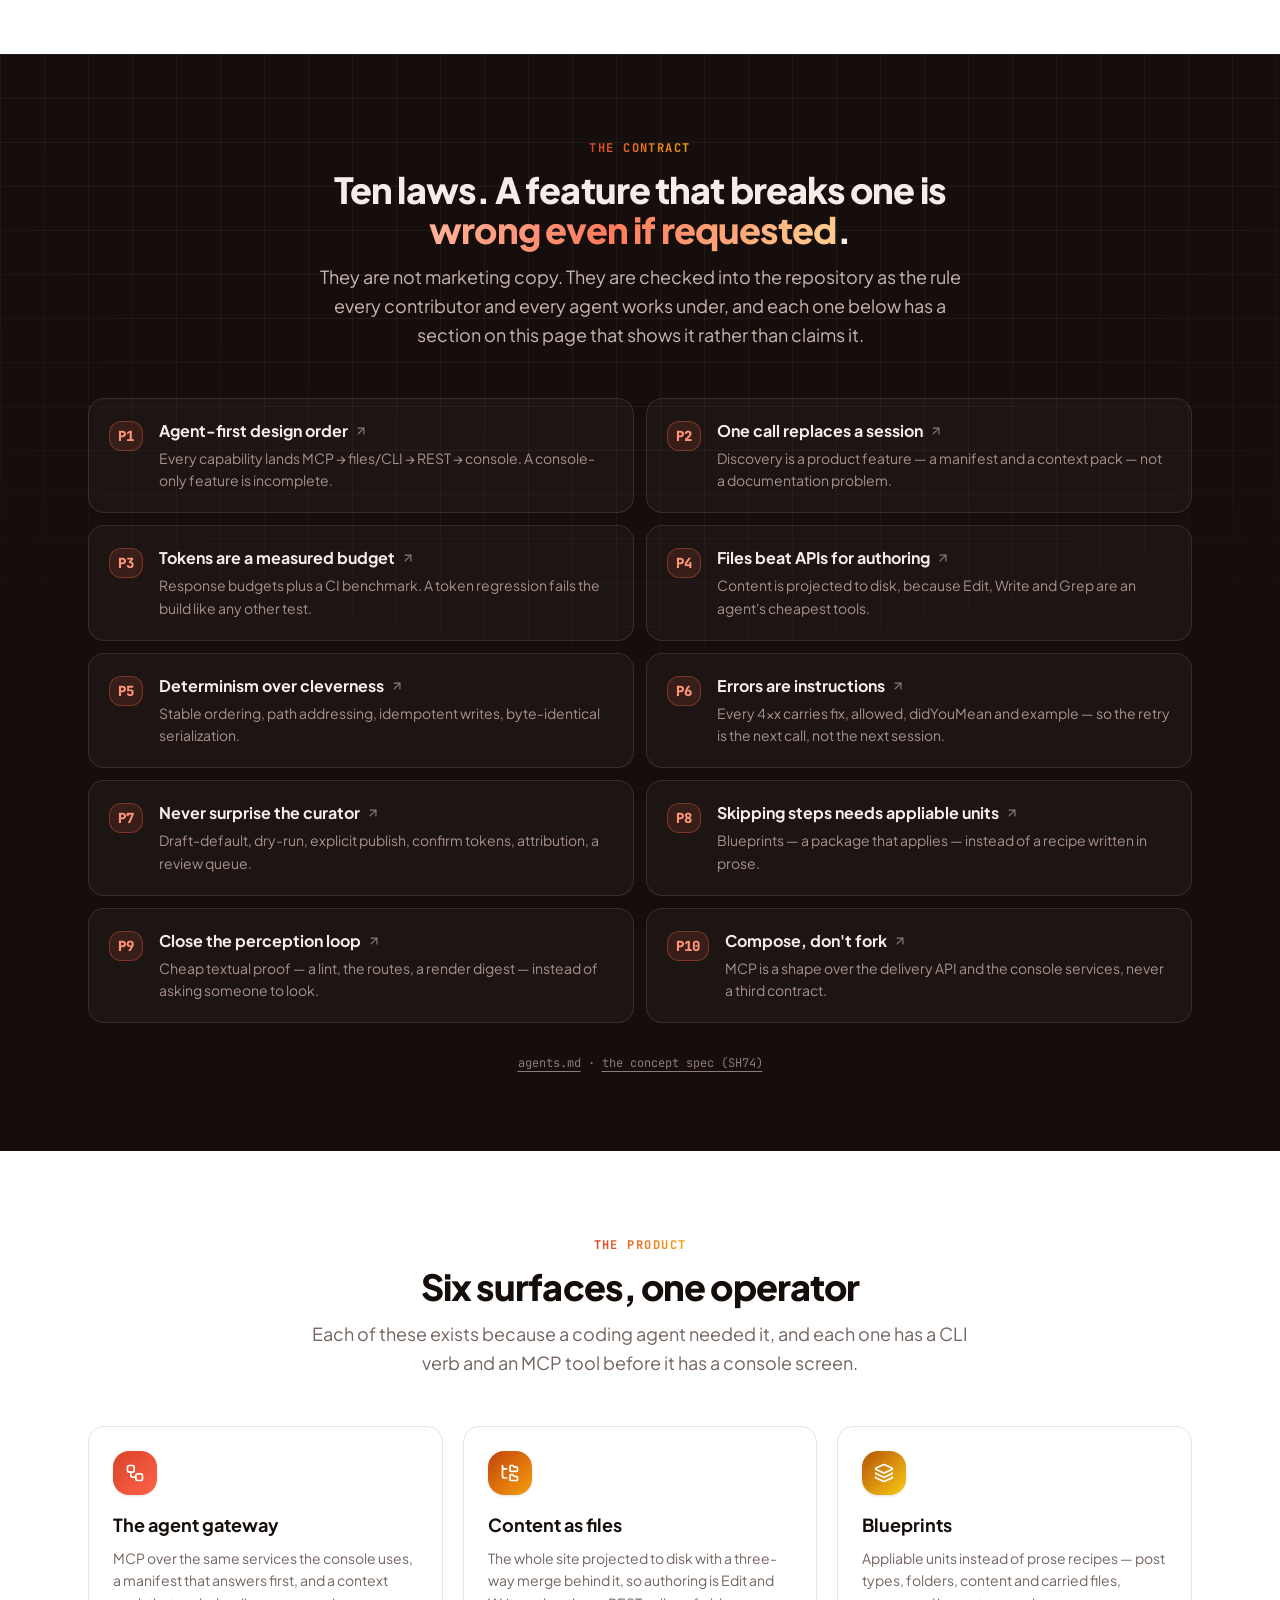
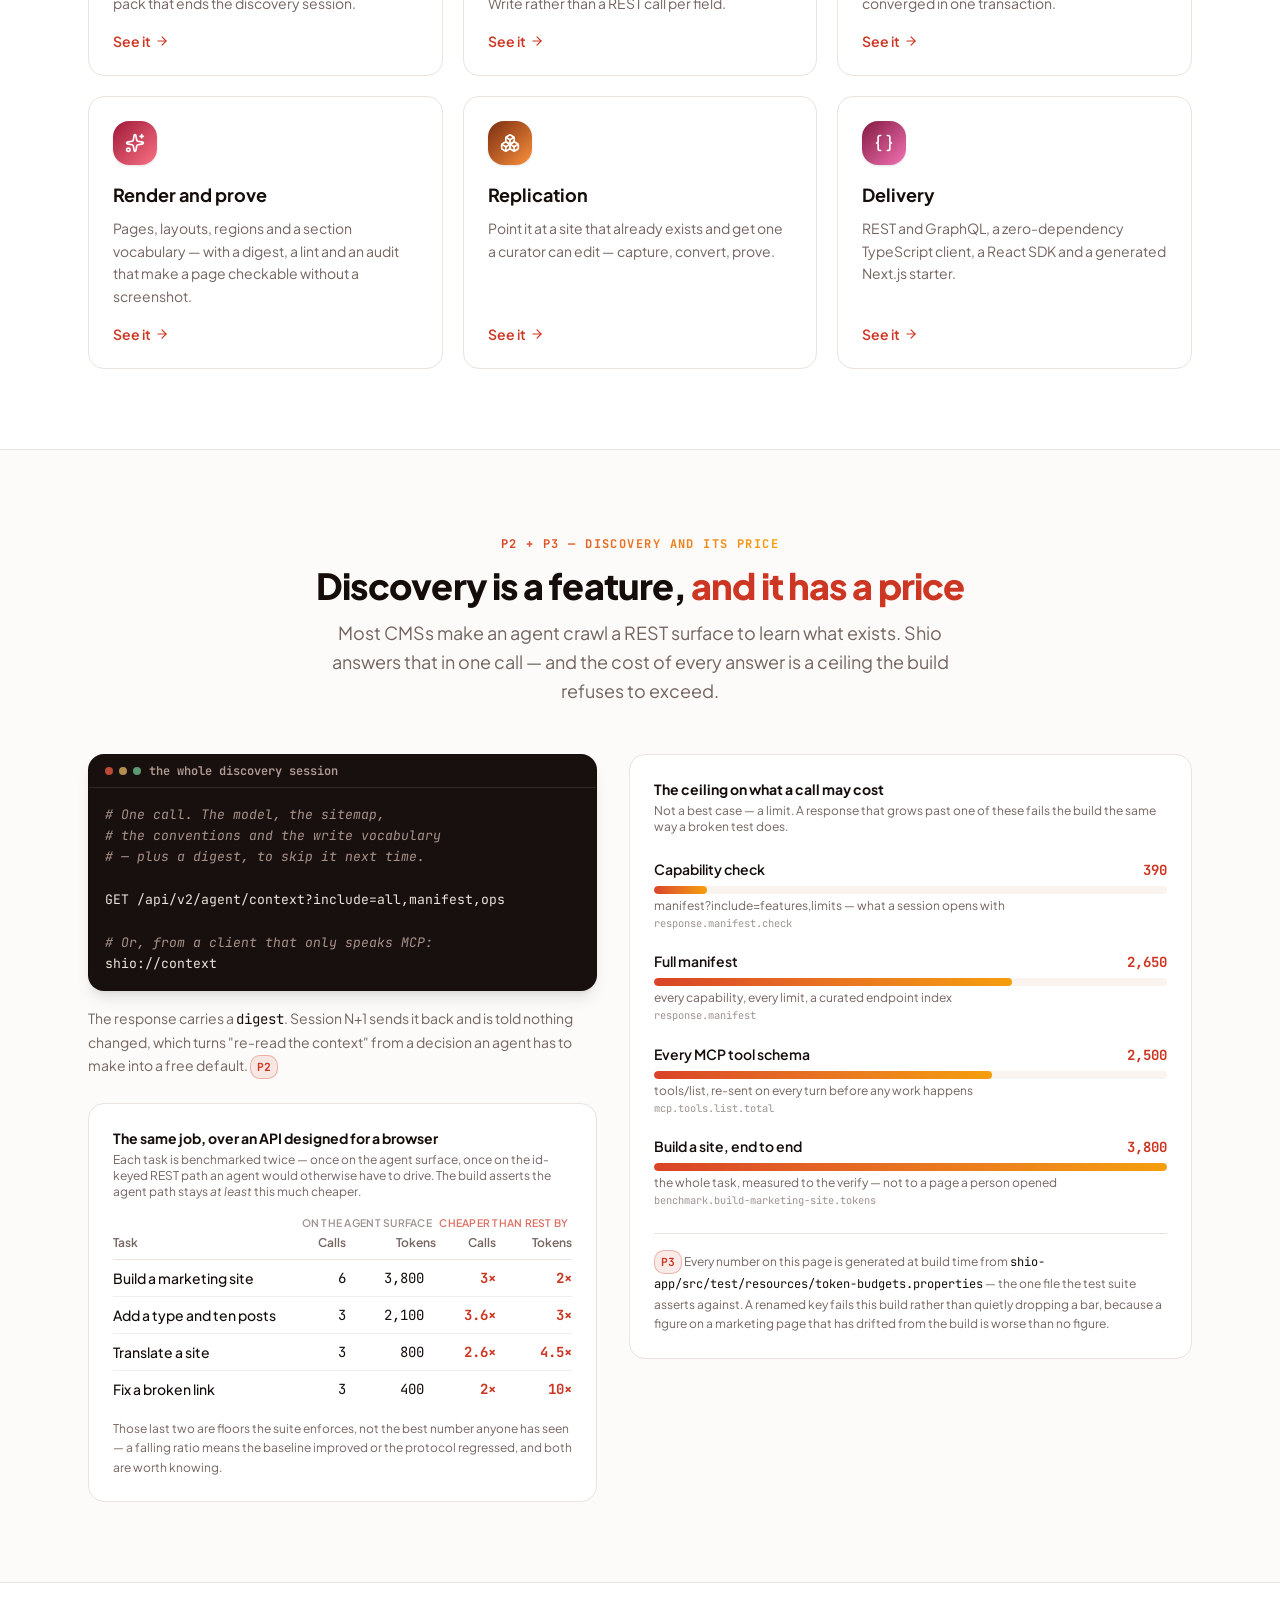
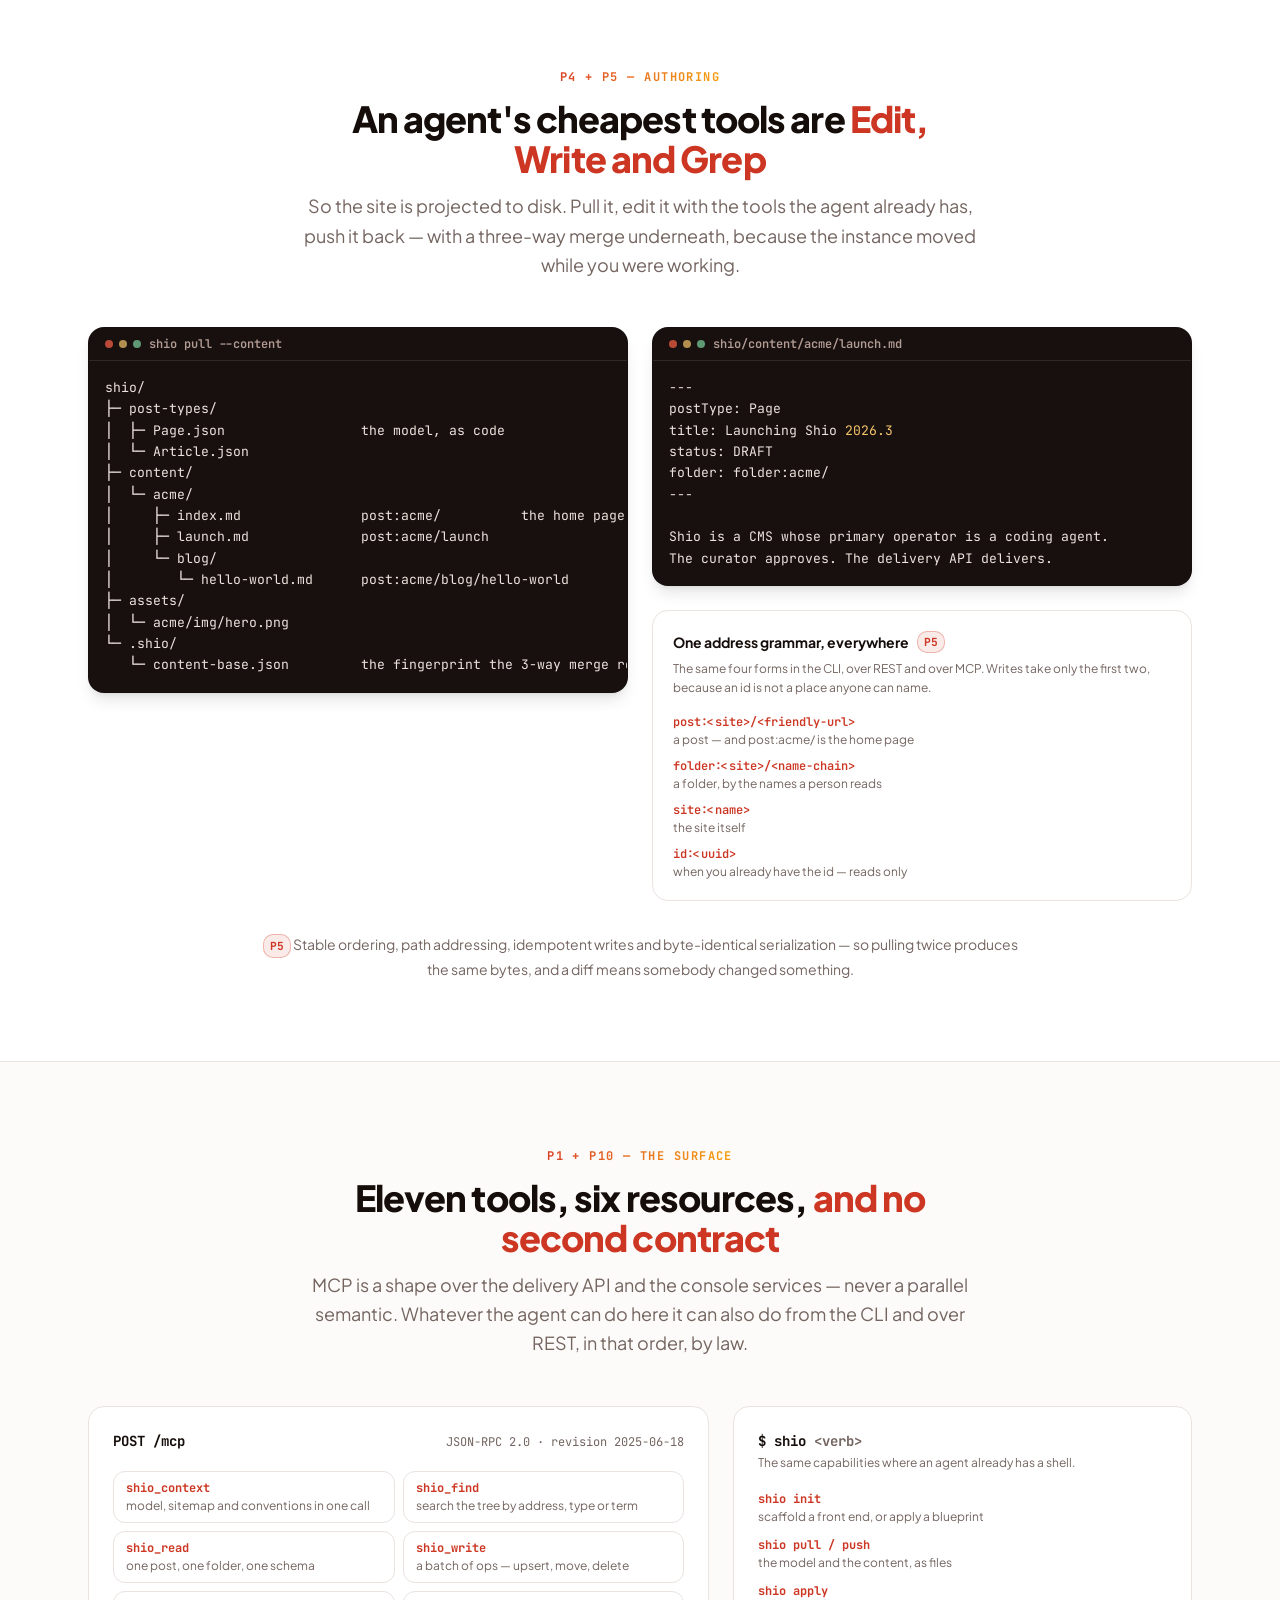
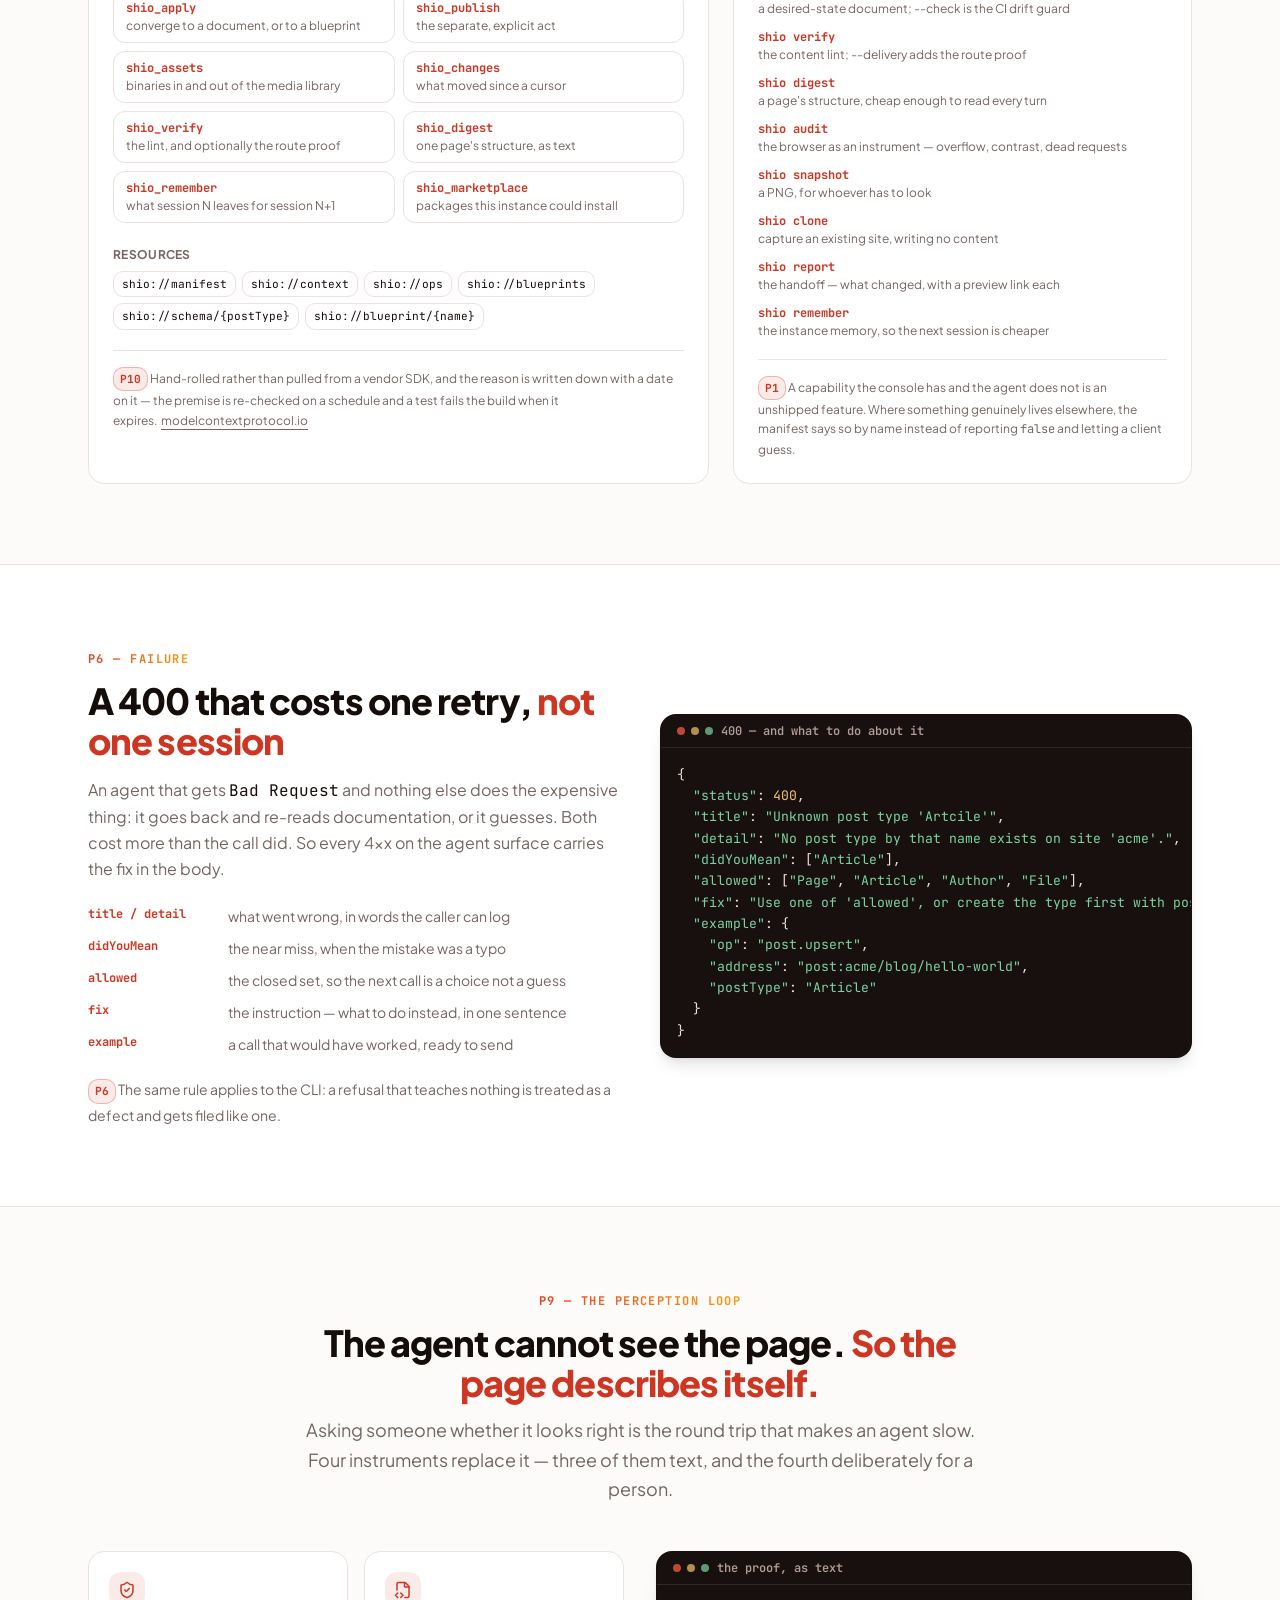
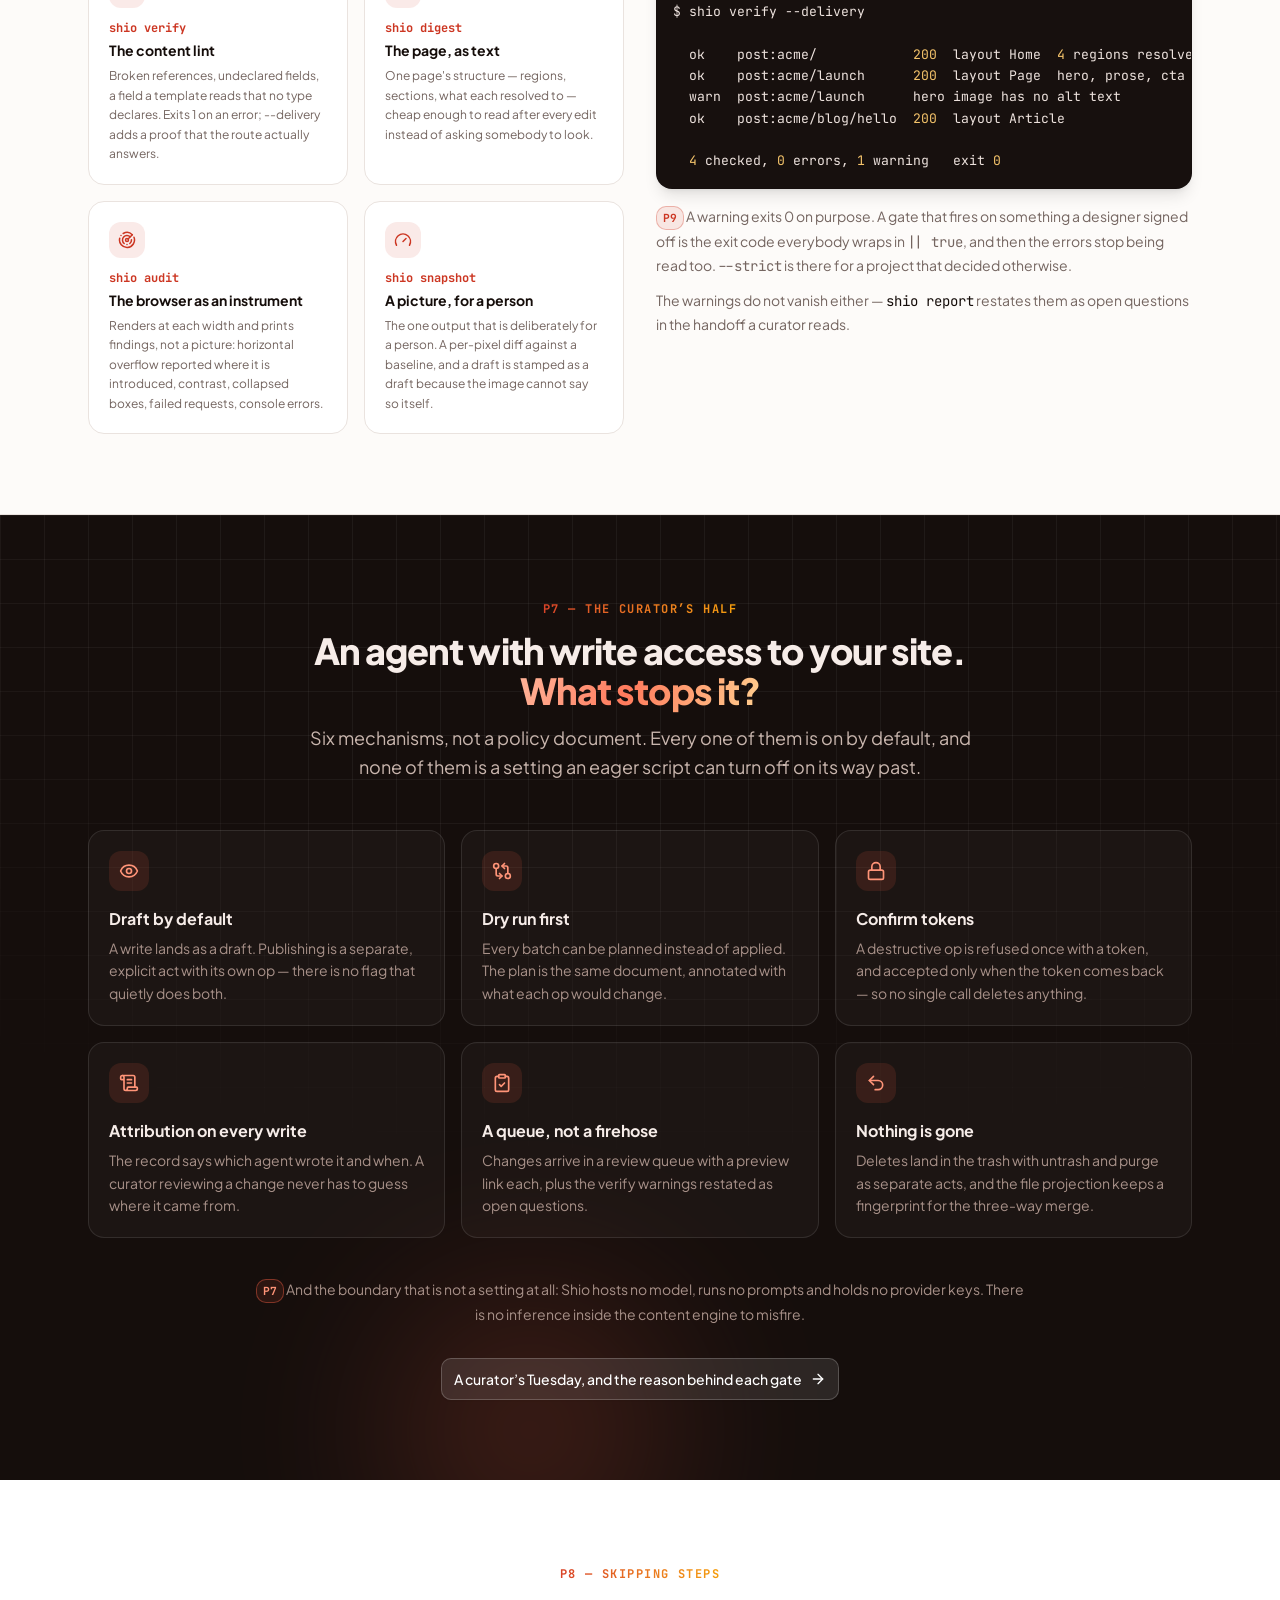
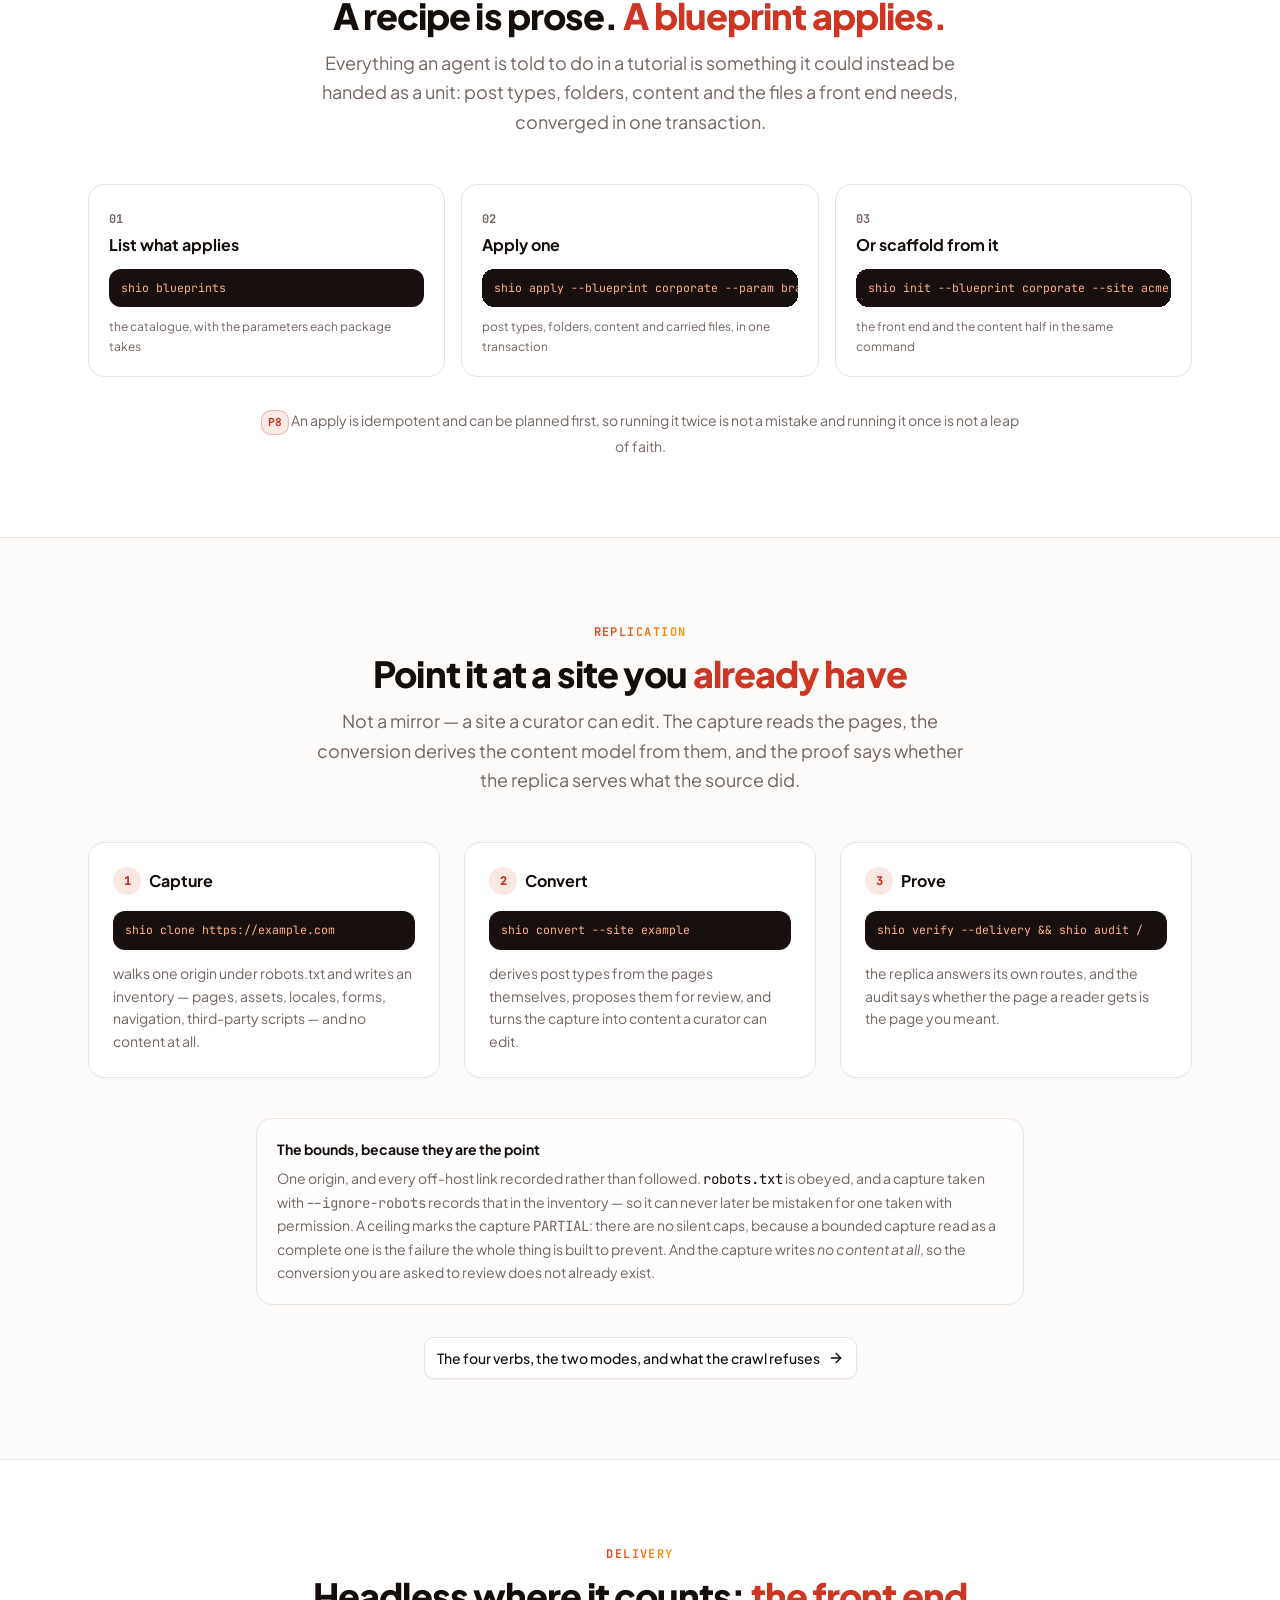
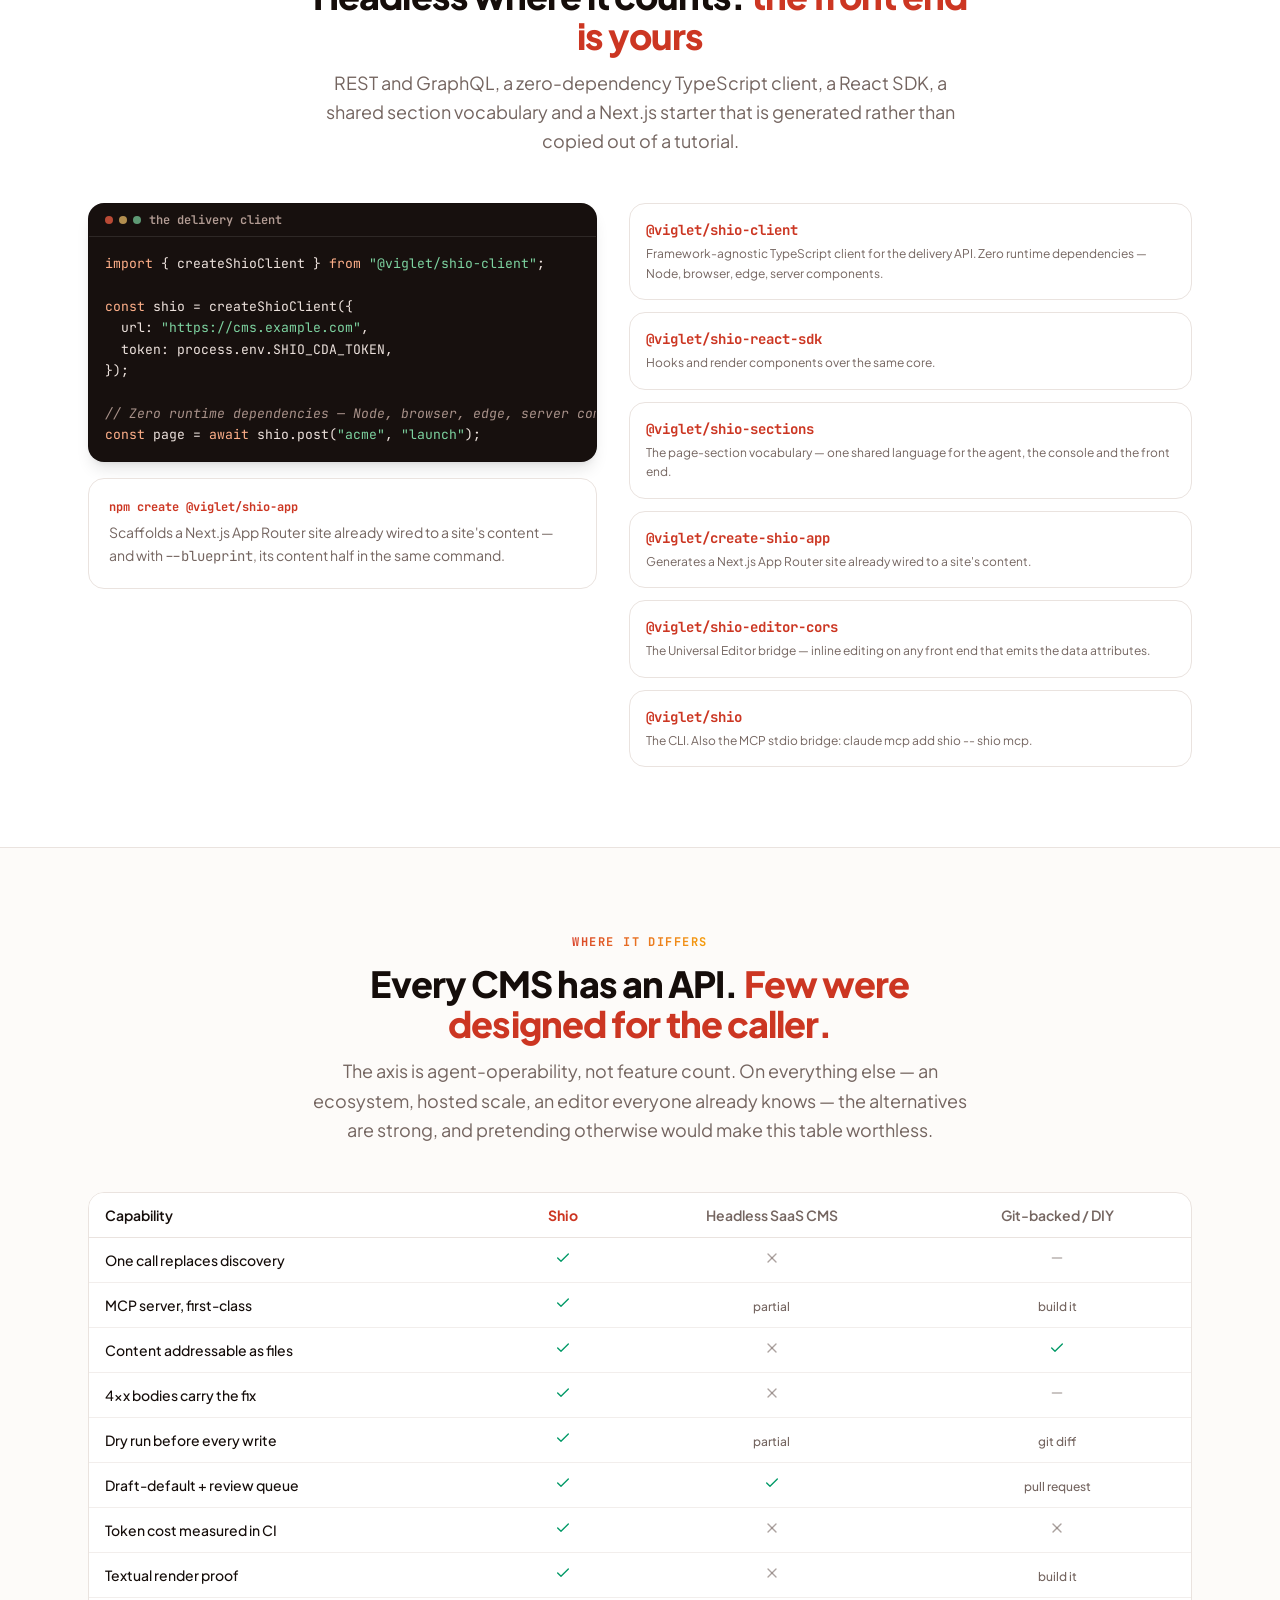
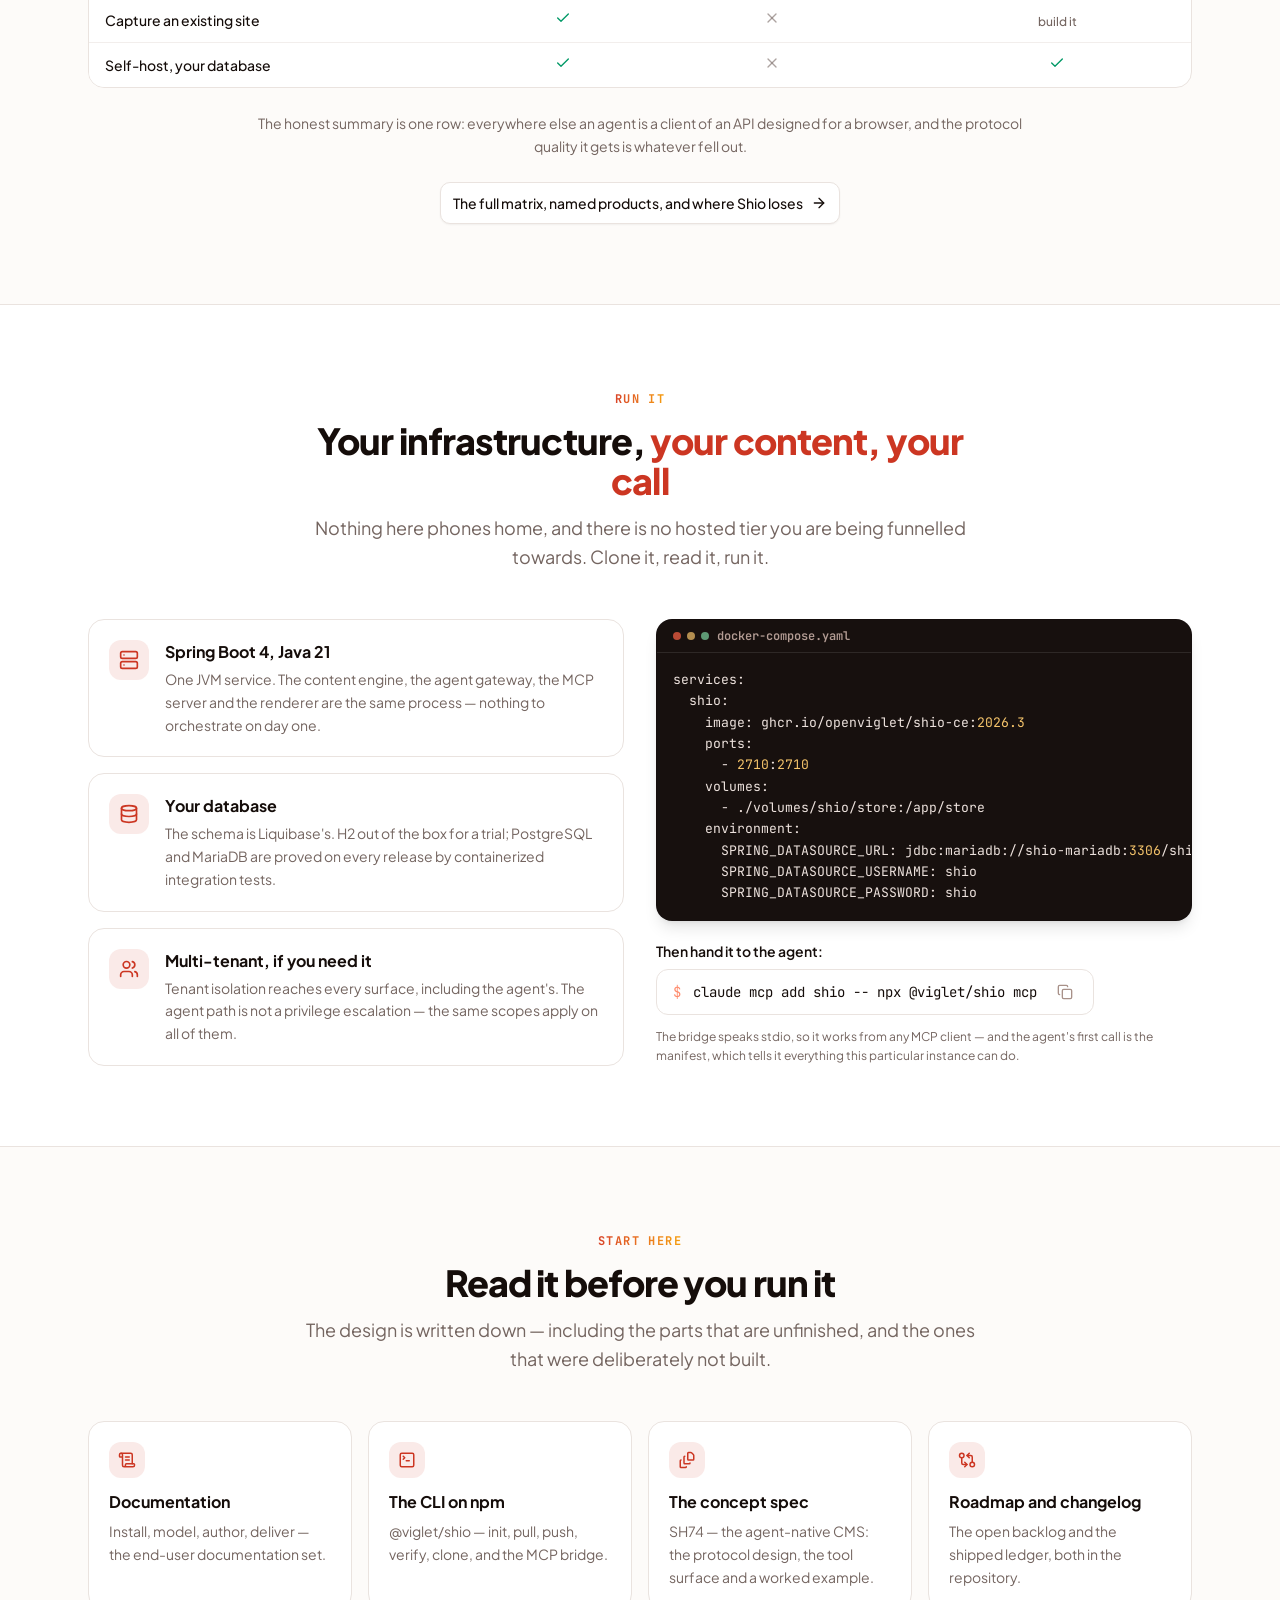
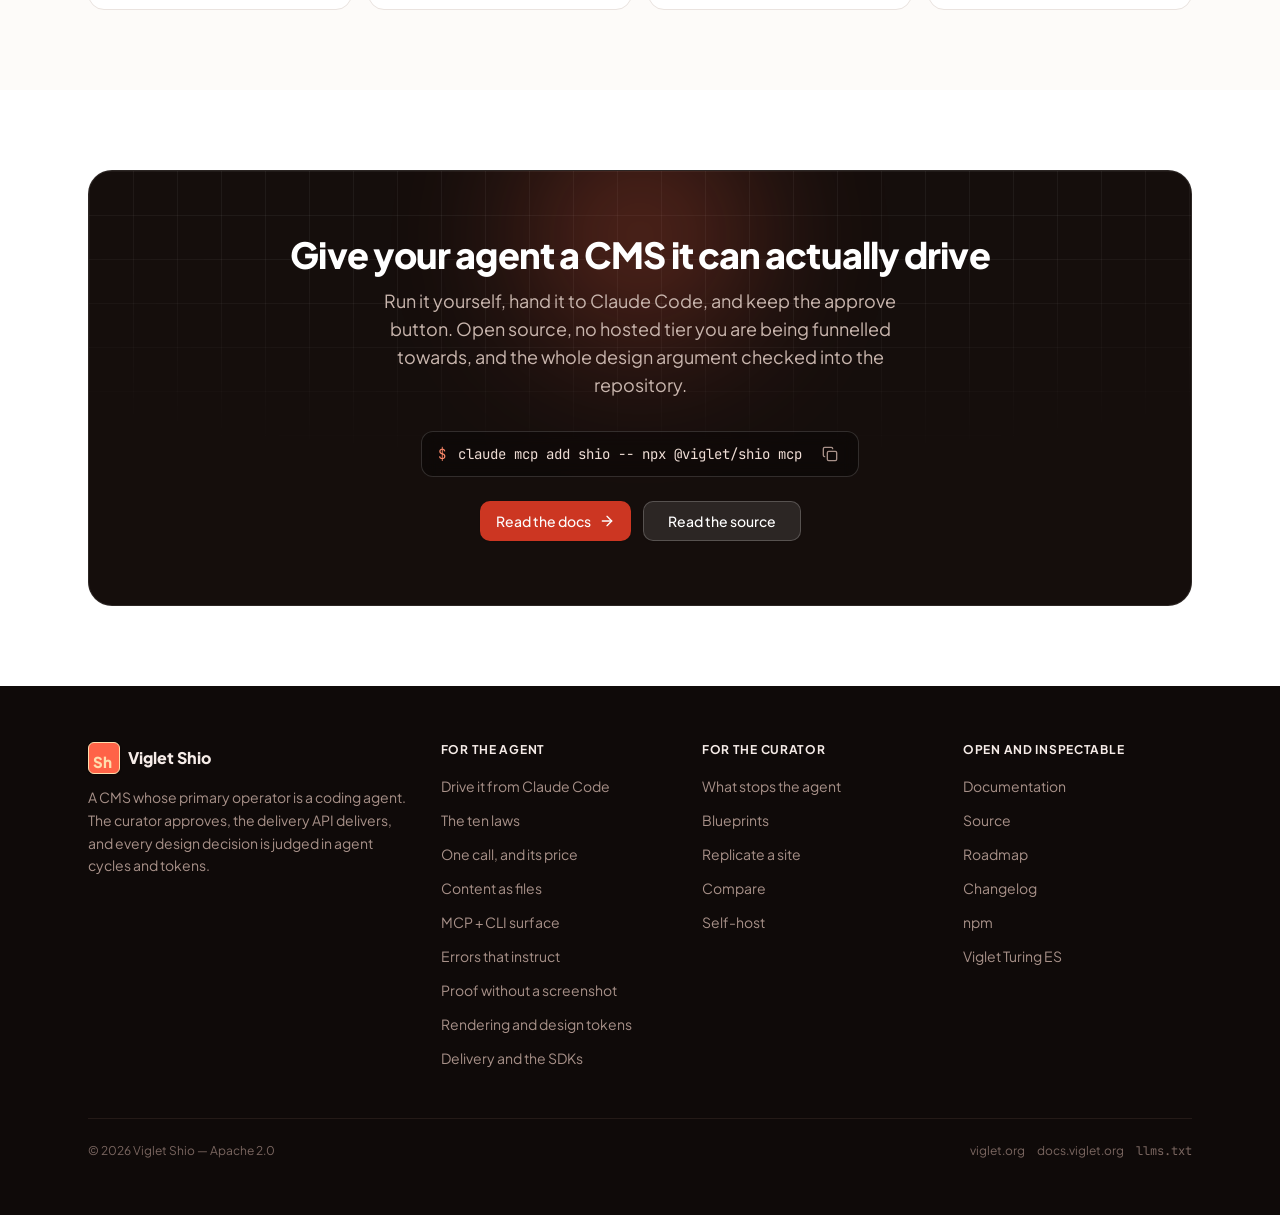
==== commit 879acac7: "deploy: openviglet/shio@e21058574f49b0d4fcead423e8cd7f6b9e85f7cc" ====
--- a/claude-code/index.html
+++ b/claude-code/index.html
@@ -38,11 +38,11 @@
       href="https://fonts.googleapis.com/css2?family=Plus+Jakarta+Sans:ital,wght@0,400;0,500;0,600;0,700;0,800;1,400&family=JetBrains+Mono:wght@400;500;700&display=swap"
       rel="stylesheet"
     />
-    <script type="module" crossorigin src="/assets/index-D_Le6Nmy.js"></script>
-    <link rel="stylesheet" crossorigin href="/assets/index-Bd5_ZRtK.css">
+    <script type="module" crossorigin src="/assets/index-CaG3xHyi.js"></script>
+    <link rel="stylesheet" crossorigin href="/assets/index-Cm-zzrWt.css">
   </head>
   <body>
-    <div id="root"><div class="flex min-h-screen flex-col"><header class="sticky top-0 z-50 backdrop-blur-md transition-colors border-b border-transparent bg-background/60"><div class="mx-auto w-full max-w-6xl px-6 flex h-16 items-center gap-4"><div class="flex shrink-0 items-center gap-2.5"><a href="/" class="text-base" aria-label="Viglet Shio — home"><span class="items-center gap-2 font-extrabold hidden sm:inline-flex"><div aria-label="Sh" style="display:inline-flex;align-items:center;justify-content:flex-start;width:32px;height:32px;flex-shrink:0;background-color:#FF6347;color:#FFDEAD;padding-left:4px;border-radius:6px;border-width:1px;border-style:solid;border-color:#FFDEAD;box-shadow:0 0px 1px rgba(0,0,0,0.22), 0 1px 2px rgba(0,0,0,0.19);box-sizing:border-box;overflow:hidden;user-select:none"><span style="font-size:15px;font-weight:900;line-height:1;margin-top:8px">Sh</span></div><span>Viglet Shio</span></span><span class="inline-flex items-center gap-2 font-extrabold sm:hidden"><div aria-label="Sh" style="display:inline-flex;align-items:center;justify-content:flex-start;width:32px;height:32px;flex-shrink:0;background-color:#FF6347;color:#FFDEAD;padding-left:4px;border-radius:6px;border-width:1px;border-style:solid;border-color:#FFDEAD;box-shadow:0 0px 1px rgba(0,0,0,0.22), 0 1px 2px rgba(0,0,0,0.19);box-sizing:border-box;overflow:hidden;user-select:none"><span style="font-size:15px;font-weight:900;line-height:1;margin-top:8px">Sh</span></div></span></a><a href="https://www.viglet.org" class="hidden items-center gap-1 rounded-full border border-border/60 px-2 py-0.5 text-[11px] font-semibold whitespace-nowrap text-muted-foreground transition-colors hover:border-border hover:text-foreground sm:inline-flex">part of viglet.org<svg xmlns="http://www.w3.org/2000/svg" width="24" height="24" viewBox="0 0 24 24" fill="none" stroke="currentColor" stroke-width="2" stroke-linecap="round" stroke-linejoin="round" class="lucide lucide-arrow-up-right size-3" aria-hidden="true"><path d="M7 7h10v10"></path><path d="M7 17 17 7"></path></svg></a></div><nav class="ml-4 hidden items-center gap-5 lg:flex xl:ml-6 xl:gap-6"><a href="/#laws" class="text-sm font-semibold whitespace-nowrap text-muted-foreground transition-colors hover:text-foreground">The ten laws</a><a href="https://docs.viglet.org/shio/" class="text-sm font-semibold whitespace-nowrap text-muted-foreground transition-colors hover:text-foreground">Docs</a><a href="/claude-code" class="inline-flex items-center gap-1.5 rounded-full border border-primary/30 bg-primary/10 px-3 py-1 font-mono text-sm font-bold whitespace-nowrap text-primary transition-colors hover:border-primary/50 hover:bg-primary/15"><svg xmlns="http://www.w3.org/2000/svg" width="24" height="24" viewBox="0 0 24 24" fill="none" stroke="currentColor" stroke-width="2" stroke-linecap="round" stroke-linejoin="round" class="lucide lucide-terminal size-3.5" aria-hidden="true"><path d="M12 19h8"></path><path d="m4 17 6-6-6-6"></path></svg>Claude Code first</a><button type="button" id="radix-_R_f5_" aria-haspopup="menu" aria-expanded="false" data-state="closed" class="group flex items-center gap-1 text-sm font-semibold whitespace-nowrap text-muted-foreground outline-hidden transition-colors hover:text-foreground data-[state=open]:text-foreground">For the agent<svg xmlns="http://www.w3.org/2000/svg" width="24" height="24" viewBox="0 0 24 24" fill="none" stroke="currentColor" stroke-width="2" stroke-linecap="round" stroke-linejoin="round" class="lucide lucide-chevron-down size-3.5 transition-transform group-data-[state=open]:rotate-180" aria-hidden="true"><path d="m6 9 6 6 6-6"></path></svg></button><button type="button" id="radix-_R_n5_" aria-haspopup="menu" aria-expanded="false" data-state="closed" class="group flex items-center gap-1 text-sm font-semibold whitespace-nowrap text-muted-foreground outline-hidden transition-colors hover:text-foreground data-[state=open]:text-foreground">For the human<svg xmlns="http://www.w3.org/2000/svg" width="24" height="24" viewBox="0 0 24 24" fill="none" stroke="currentColor" stroke-width="2" stroke-linecap="round" stroke-linejoin="round" class="lucide lucide-chevron-down size-3.5 transition-transform group-data-[state=open]:rotate-180" aria-hidden="true"><path d="m6 9 6 6 6-6"></path></svg></button></nav><div class="ml-auto flex items-center gap-2"><a href="https://docs.viglet.org/shio/" data-slot="button" class="inline-flex items-center justify-center whitespace-nowrap text-sm font-medium transition-all disabled:pointer-events-none disabled:opacity-50 [&amp;_svg]:pointer-events-none [&amp;_svg:not([class*=&#x27;size-&#x27;])]:size-4 shrink-0 [&amp;_svg]:shrink-0 outline-none focus-visible:border-ring focus-visible:ring-ring/50 focus-visible:ring-[3px] aria-invalid:ring-destructive/20 dark:aria-invalid:ring-destructive/40 aria-invalid:border-destructive bg-primary text-primary-foreground shadow-xs hover:bg-primary/90 h-8 rounded-md gap-1.5 px-3 has-[&gt;svg]:px-2.5">Get started<svg xmlns="http://www.w3.org/2000/svg" width="24" height="24" viewBox="0 0 24 24" fill="none" stroke="currentColor" stroke-width="2" stroke-linecap="round" stroke-linejoin="round" class="lucide lucide-arrow-right size-4" aria-hidden="true"><path d="M5 12h14"></path><path d="m12 5 7 7-7 7"></path></svg></a><button data-slot="button" class="inline-flex items-center justify-center gap-2 whitespace-nowrap rounded-md text-sm font-medium transition-all disabled:pointer-events-none disabled:opacity-50 [&amp;_svg]:pointer-events-none [&amp;_svg:not([class*=&#x27;size-&#x27;])]:size-4 shrink-0 [&amp;_svg]:shrink-0 outline-none focus-visible:border-ring focus-visible:ring-ring/50 focus-visible:ring-[3px] aria-invalid:ring-destructive/20 dark:aria-invalid:ring-destructive/40 aria-invalid:border-destructive border bg-background shadow-xs hover:bg-accent hover:text-accent-foreground dark:bg-input/30 dark:border-input dark:hover:bg-input/50 size-9" type="button" id="radix-_R_5l_" aria-haspopup="menu" aria-expanded="false" data-state="closed"><svg xmlns="http://www.w3.org/2000/svg" width="24" height="24" viewBox="0 0 24 24" fill="none" stroke="currentColor" stroke-width="2" stroke-linecap="round" stroke-linejoin="round" class="lucide lucide-sun h-[1.2rem] w-[1.2rem] scale-100 rotate-0 transition-all dark:scale-0 dark:-rotate-90" aria-hidden="true"><circle cx="12" cy="12" r="4"></circle><path d="M12 2v2"></path><path d="M12 20v2"></path><path d="m4.93 4.93 1.41 1.41"></path><path d="m17.66 17.66 1.41 1.41"></path><path d="M2 12h2"></path><path d="M20 12h2"></path><path d="m6.34 17.66-1.41 1.41"></path><path d="m19.07 4.93-1.41 1.41"></path></svg><svg xmlns="http://www.w3.org/2000/svg" width="24" height="24" viewBox="0 0 24 24" fill="none" stroke="currentColor" stroke-width="2" stroke-linecap="round" stroke-linejoin="round" class="lucide lucide-moon absolute h-[1.2rem] w-[1.2rem] scale-0 rotate-90 transition-all dark:scale-100 dark:rotate-0" aria-hidden="true"><path d="M20.985 12.486a9 9 0 1 1-9.473-9.472c.405-.022.617.46.402.803a6 6 0 0 0 8.268 8.268c.344-.215.825-.004.803.401"></path></svg><span class="sr-only">Toggle theme</span></button><button type="button" aria-label="Open menu" aria-expanded="false" class="flex size-9 items-center justify-center rounded-lg text-muted-foreground transition-colors hover:bg-muted hover:text-foreground lg:hidden"><svg xmlns="http://www.w3.org/2000/svg" width="24" height="24" viewBox="0 0 24 24" fill="none" stroke="currentColor" stroke-width="2" stroke-linecap="round" stroke-linejoin="round" class="lucide lucide-menu size-5" aria-hidden="true"><path d="M4 5h16"></path><path d="M4 12h16"></path><path d="M4 19h16"></path></svg></button></div></div></header><main class="flex-1"><section id="top" class="relative isolate overflow-hidden bg-[#150e0c] py-16 text-[#f6ece8] sm:py-20"><div class="grid-bg pointer-events-none absolute inset-0 -z-10"></div><div class="animate-orb-a pointer-events-none absolute -top-40 left-1/3 -z-10 h-[420px] w-[420px] rounded-full bg-[radial-gradient(circle,#ff6347,transparent_70%)] opacity-40 blur-[70px]"></div><div class="mx-auto w-full px-6 max-w-3xl"><span class="inline-block bg-gradient-to-r from-[#d94328] to-[#f59e0b] bg-clip-text font-mono text-xs font-bold tracking-[0.12em] text-transparent uppercase">First five minutes</span><h1 class="mt-3 text-3xl font-extrabold leading-[1.1] tracking-tight sm:text-4xl lg:text-5xl">Hand the CMS to Claude Code in<!-- --> <span class="text-gradient">one command</span></h1><p class="mt-5 text-lg leading-relaxed text-[#c9b6ae]">Shio is built to be operated by a coding agent, so the distance between running an instance and having the agent do something is the number that matters. It is one install and three calls — and the first call is the instance telling the agent what it can do.</p><div class="mt-7"><div class="flex flex-wrap gap-3"><a href="#install" data-slot="button" class="inline-flex items-center justify-center gap-2 whitespace-nowrap text-sm font-medium transition-all disabled:pointer-events-none disabled:opacity-50 [&amp;_svg]:pointer-events-none [&amp;_svg:not([class*=&#x27;size-&#x27;])]:size-4 shrink-0 [&amp;_svg]:shrink-0 outline-none focus-visible:border-ring focus-visible:ring-ring/50 focus-visible:ring-[3px] aria-invalid:ring-destructive/20 dark:aria-invalid:ring-destructive/40 aria-invalid:border-destructive bg-primary text-primary-foreground shadow-xs hover:bg-primary/90 h-10 rounded-md px-6 has-[&gt;svg]:px-4">Install it <svg xmlns="http://www.w3.org/2000/svg" width="24" height="24" viewBox="0 0 24 24" fill="none" stroke="currentColor" stroke-width="2" stroke-linecap="round" stroke-linejoin="round" class="lucide lucide-arrow-right size-4" aria-hidden="true"><path d="M5 12h14"></path><path d="m12 5 7 7-7 7"></path></svg></a><a href="#credential" data-slot="button" class="inline-flex items-center justify-center gap-2 whitespace-nowrap text-sm font-medium transition-all disabled:pointer-events-none disabled:opacity-50 [&amp;_svg]:pointer-events-none [&amp;_svg:not([class*=&#x27;size-&#x27;])]:size-4 shrink-0 [&amp;_svg]:shrink-0 outline-none focus-visible:border-ring focus-visible:ring-ring/50 focus-visible:ring-[3px] aria-invalid:ring-destructive/20 dark:aria-invalid:ring-destructive/40 aria-invalid:border-destructive border shadow-xs dark:border-input dark:hover:bg-input/50 h-10 rounded-md px-6 has-[&gt;svg]:px-4 border-white/20 bg-white/10 text-white hover:bg-white/20 hover:text-white dark:bg-white/10">The credential it runs on</a></div></div></div></section><section id="install" class="py-20"><div class="mx-auto w-full max-w-6xl px-6"><div class="mx-auto mb-12 max-w-2xl text-center"><span class="inline-block bg-gradient-to-r from-[#d94328] to-[#f59e0b] bg-clip-text font-mono text-xs font-bold tracking-[0.12em] text-transparent uppercase">Step one</span><h2 class="mt-3 text-3xl font-extrabold tracking-tight sm:text-4xl">Two ways in, and<!-- --> <span class="text-primary">the second needs no plugin</span></h2><p class="mt-3 text-base leading-relaxed text-muted-foreground sm:text-lg">The plugin is the shortcut: it arrives with the MCP server wired up and the workflows already written. Everything it does is reachable without it.</p></div><div class="grid items-start gap-6 lg:grid-cols-2 [&amp;&gt;*]:min-w-0"><div><h3 class="mb-3 flex items-center gap-2 font-bold"><span class="flex size-6 items-center justify-center rounded-full bg-primary/12 font-mono text-xs font-black text-primary">A</span>The plugin</h3><figure class="overflow-hidden rounded-xl border border-black/10 bg-[#17100e] text-[#ede2dd] shadow-lg dark:border-white/10"><figcaption class="flex items-center gap-2 border-b border-white/10 px-4 py-2 font-mono text-xs font-semibold text-[#b39c94]"><span class="flex gap-1.5" aria-hidden="true"><span class="size-2 rounded-full bg-[#ff6347]/70"></span><span class="size-2 rounded-full bg-[#f5c46b]/70"></span><span class="size-2 rounded-full bg-[#7dd3a0]/70"></span></span>claude — the marketplace route</figcaption><pre class="overflow-x-auto px-4 py-4 text-[0.82rem] leading-relaxed"><code class="font-mono">claude plugin marketplace add openviglet/shio
+    <div id="root"><div class="flex min-h-screen flex-col"><header class="sticky top-0 z-50 backdrop-blur-md transition-colors border-b border-transparent bg-background/60"><div class="mx-auto w-full max-w-6xl px-6 flex h-16 items-center gap-4"><div class="flex shrink-0 items-center gap-2.5"><a href="/" class="text-base" aria-label="Viglet Shio — home"><span class="items-center gap-2 font-extrabold hidden sm:inline-flex"><div aria-label="Sh" style="display:inline-flex;align-items:center;justify-content:flex-start;width:32px;height:32px;flex-shrink:0;background-color:#FF6347;color:#FFDEAD;padding-left:4px;border-radius:6px;border-width:1px;border-style:solid;border-color:#FFDEAD;box-shadow:0 0px 1px rgba(0,0,0,0.22), 0 1px 2px rgba(0,0,0,0.19);box-sizing:border-box;overflow:hidden;user-select:none"><span style="font-size:15px;font-weight:900;line-height:1;margin-top:8px">Sh</span></div><span>Viglet Shio</span></span><span class="inline-flex items-center gap-2 font-extrabold sm:hidden"><div aria-label="Sh" style="display:inline-flex;align-items:center;justify-content:flex-start;width:32px;height:32px;flex-shrink:0;background-color:#FF6347;color:#FFDEAD;padding-left:4px;border-radius:6px;border-width:1px;border-style:solid;border-color:#FFDEAD;box-shadow:0 0px 1px rgba(0,0,0,0.22), 0 1px 2px rgba(0,0,0,0.19);box-sizing:border-box;overflow:hidden;user-select:none"><span style="font-size:15px;font-weight:900;line-height:1;margin-top:8px">Sh</span></div></span></a><a href="https://www.viglet.org" class="hidden items-center gap-1 rounded-full border border-border/60 px-2 py-0.5 text-[11px] font-semibold whitespace-nowrap text-muted-foreground transition-colors hover:border-border hover:text-foreground sm:inline-flex">part of viglet.org<svg xmlns="http://www.w3.org/2000/svg" width="24" height="24" viewBox="0 0 24 24" fill="none" stroke="currentColor" stroke-width="2" stroke-linecap="round" stroke-linejoin="round" class="lucide lucide-arrow-up-right size-3" aria-hidden="true"><path d="M7 7h10v10"></path><path d="M7 17 17 7"></path></svg></a></div><nav class="ml-4 hidden items-center gap-5 lg:flex xl:ml-6 xl:gap-6"><a href="/#laws" class="text-sm font-semibold whitespace-nowrap text-muted-foreground transition-colors hover:text-foreground">The ten laws</a><a href="https://docs.viglet.org/shio/" class="text-sm font-semibold whitespace-nowrap text-muted-foreground transition-colors hover:text-foreground">Docs</a><a href="/claude-code" class="inline-flex items-center gap-1.5 rounded-full border border-primary/30 bg-primary/10 px-3 py-1 font-mono text-sm font-bold whitespace-nowrap text-primary transition-colors hover:border-primary/50 hover:bg-primary/15"><svg xmlns="http://www.w3.org/2000/svg" width="24" height="24" viewBox="0 0 24 24" fill="none" stroke="currentColor" stroke-width="2" stroke-linecap="round" stroke-linejoin="round" class="lucide lucide-terminal size-3.5" aria-hidden="true"><path d="M12 19h8"></path><path d="m4 17 6-6-6-6"></path></svg>Claude Code first</a><button type="button" id="radix-_R_f5_" aria-haspopup="menu" aria-expanded="false" data-state="closed" class="group flex items-center gap-1 text-sm font-semibold whitespace-nowrap text-muted-foreground outline-hidden transition-colors hover:text-foreground data-[state=open]:text-foreground">For the agent<svg xmlns="http://www.w3.org/2000/svg" width="24" height="24" viewBox="0 0 24 24" fill="none" stroke="currentColor" stroke-width="2" stroke-linecap="round" stroke-linejoin="round" class="lucide lucide-chevron-down size-3.5 transition-transform group-data-[state=open]:rotate-180" aria-hidden="true"><path d="m6 9 6 6 6-6"></path></svg></button><button type="button" id="radix-_R_n5_" aria-haspopup="menu" aria-expanded="false" data-state="closed" class="group flex items-center gap-1 text-sm font-semibold whitespace-nowrap text-muted-foreground outline-hidden transition-colors hover:text-foreground data-[state=open]:text-foreground">For the curator<svg xmlns="http://www.w3.org/2000/svg" width="24" height="24" viewBox="0 0 24 24" fill="none" stroke="currentColor" stroke-width="2" stroke-linecap="round" stroke-linejoin="round" class="lucide lucide-chevron-down size-3.5 transition-transform group-data-[state=open]:rotate-180" aria-hidden="true"><path d="m6 9 6 6 6-6"></path></svg></button></nav><div class="ml-auto flex items-center gap-2"><a href="https://docs.viglet.org/shio/" data-slot="button" class="inline-flex items-center justify-center whitespace-nowrap text-sm font-medium transition-all disabled:pointer-events-none disabled:opacity-50 [&amp;_svg]:pointer-events-none [&amp;_svg:not([class*=&#x27;size-&#x27;])]:size-4 shrink-0 [&amp;_svg]:shrink-0 outline-none focus-visible:border-ring focus-visible:ring-ring/50 focus-visible:ring-[3px] aria-invalid:ring-destructive/20 dark:aria-invalid:ring-destructive/40 aria-invalid:border-destructive bg-primary text-primary-foreground shadow-xs hover:bg-primary/90 h-8 rounded-md gap-1.5 px-3 has-[&gt;svg]:px-2.5">Get started<svg xmlns="http://www.w3.org/2000/svg" width="24" height="24" viewBox="0 0 24 24" fill="none" stroke="currentColor" stroke-width="2" stroke-linecap="round" stroke-linejoin="round" class="lucide lucide-arrow-right size-4" aria-hidden="true"><path d="M5 12h14"></path><path d="m12 5 7 7-7 7"></path></svg></a><button data-slot="button" class="inline-flex items-center justify-center gap-2 whitespace-nowrap rounded-md text-sm font-medium transition-all disabled:pointer-events-none disabled:opacity-50 [&amp;_svg]:pointer-events-none [&amp;_svg:not([class*=&#x27;size-&#x27;])]:size-4 shrink-0 [&amp;_svg]:shrink-0 outline-none focus-visible:border-ring focus-visible:ring-ring/50 focus-visible:ring-[3px] aria-invalid:ring-destructive/20 dark:aria-invalid:ring-destructive/40 aria-invalid:border-destructive border bg-background shadow-xs hover:bg-accent hover:text-accent-foreground dark:bg-input/30 dark:border-input dark:hover:bg-input/50 size-9" type="button" id="radix-_R_5l_" aria-haspopup="menu" aria-expanded="false" data-state="closed"><svg xmlns="http://www.w3.org/2000/svg" width="24" height="24" viewBox="0 0 24 24" fill="none" stroke="currentColor" stroke-width="2" stroke-linecap="round" stroke-linejoin="round" class="lucide lucide-sun h-[1.2rem] w-[1.2rem] scale-100 rotate-0 transition-all dark:scale-0 dark:-rotate-90" aria-hidden="true"><circle cx="12" cy="12" r="4"></circle><path d="M12 2v2"></path><path d="M12 20v2"></path><path d="m4.93 4.93 1.41 1.41"></path><path d="m17.66 17.66 1.41 1.41"></path><path d="M2 12h2"></path><path d="M20 12h2"></path><path d="m6.34 17.66-1.41 1.41"></path><path d="m19.07 4.93-1.41 1.41"></path></svg><svg xmlns="http://www.w3.org/2000/svg" width="24" height="24" viewBox="0 0 24 24" fill="none" stroke="currentColor" stroke-width="2" stroke-linecap="round" stroke-linejoin="round" class="lucide lucide-moon absolute h-[1.2rem] w-[1.2rem] scale-0 rotate-90 transition-all dark:scale-100 dark:rotate-0" aria-hidden="true"><path d="M20.985 12.486a9 9 0 1 1-9.473-9.472c.405-.022.617.46.402.803a6 6 0 0 0 8.268 8.268c.344-.215.825-.004.803.401"></path></svg><span class="sr-only">Toggle theme</span></button><button type="button" aria-label="Open menu" aria-expanded="false" class="flex size-9 items-center justify-center rounded-lg text-muted-foreground transition-colors hover:bg-muted hover:text-foreground lg:hidden"><svg xmlns="http://www.w3.org/2000/svg" width="24" height="24" viewBox="0 0 24 24" fill="none" stroke="currentColor" stroke-width="2" stroke-linecap="round" stroke-linejoin="round" class="lucide lucide-menu size-5" aria-hidden="true"><path d="M4 5h16"></path><path d="M4 12h16"></path><path d="M4 19h16"></path></svg></button></div></div></header><main class="flex-1"><section id="top" class="relative isolate overflow-hidden bg-[#150e0c] py-16 text-[#f6ece8] sm:py-20"><div class="grid-bg pointer-events-none absolute inset-0 -z-10"></div><div class="animate-orb-a pointer-events-none absolute -top-40 left-1/3 -z-10 h-[420px] w-[420px] rounded-full bg-[radial-gradient(circle,#ff6347,transparent_70%)] opacity-40 blur-[70px]"></div><div class="mx-auto w-full px-6 max-w-3xl"><span class="inline-block bg-gradient-to-r from-[#d94328] to-[#f59e0b] bg-clip-text font-mono text-xs font-bold tracking-[0.12em] text-transparent uppercase">First five minutes</span><h1 class="mt-3 text-3xl font-extrabold leading-[1.1] tracking-tight sm:text-4xl lg:text-5xl">Hand the CMS to Claude Code in<!-- --> <span class="text-gradient">one command</span></h1><p class="mt-5 text-lg leading-relaxed text-[#c9b6ae]">Shio is built to be operated by a coding agent, so the distance between running an instance and having the agent do something is the number that matters. It is one install and three calls — and the first call is the instance telling the agent what it can do.</p><div class="mt-7"><div class="flex flex-wrap gap-3"><a href="#install" data-slot="button" class="inline-flex items-center justify-center gap-2 whitespace-nowrap text-sm font-medium transition-all disabled:pointer-events-none disabled:opacity-50 [&amp;_svg]:pointer-events-none [&amp;_svg:not([class*=&#x27;size-&#x27;])]:size-4 shrink-0 [&amp;_svg]:shrink-0 outline-none focus-visible:border-ring focus-visible:ring-ring/50 focus-visible:ring-[3px] aria-invalid:ring-destructive/20 dark:aria-invalid:ring-destructive/40 aria-invalid:border-destructive bg-primary text-primary-foreground shadow-xs hover:bg-primary/90 h-10 rounded-md px-6 has-[&gt;svg]:px-4">Install it <svg xmlns="http://www.w3.org/2000/svg" width="24" height="24" viewBox="0 0 24 24" fill="none" stroke="currentColor" stroke-width="2" stroke-linecap="round" stroke-linejoin="round" class="lucide lucide-arrow-right size-4" aria-hidden="true"><path d="M5 12h14"></path><path d="m12 5 7 7-7 7"></path></svg></a><a href="#credential" data-slot="button" class="inline-flex items-center justify-center gap-2 whitespace-nowrap text-sm font-medium transition-all disabled:pointer-events-none disabled:opacity-50 [&amp;_svg]:pointer-events-none [&amp;_svg:not([class*=&#x27;size-&#x27;])]:size-4 shrink-0 [&amp;_svg]:shrink-0 outline-none focus-visible:border-ring focus-visible:ring-ring/50 focus-visible:ring-[3px] aria-invalid:ring-destructive/20 dark:aria-invalid:ring-destructive/40 aria-invalid:border-destructive border shadow-xs dark:border-input dark:hover:bg-input/50 h-10 rounded-md px-6 has-[&gt;svg]:px-4 border-white/20 bg-white/10 text-white hover:bg-white/20 hover:text-white dark:bg-white/10">The credential it runs on</a></div></div></div></section><section id="install" class="py-20"><div class="mx-auto w-full max-w-6xl px-6"><div class="mx-auto mb-12 max-w-2xl text-center"><span class="inline-block bg-gradient-to-r from-[#d94328] to-[#f59e0b] bg-clip-text font-mono text-xs font-bold tracking-[0.12em] text-transparent uppercase">Step one</span><h2 class="mt-3 text-3xl font-extrabold tracking-tight sm:text-4xl">Two ways in, and<!-- --> <span class="text-primary">the second needs no plugin</span></h2><p class="mt-3 text-base leading-relaxed text-muted-foreground sm:text-lg">The plugin is the shortcut: it arrives with the MCP server wired up and the workflows already written. Everything it does is reachable without it.</p></div><div class="grid items-start gap-6 lg:grid-cols-2 [&amp;&gt;*]:min-w-0"><div><h3 class="mb-3 flex items-center gap-2 font-bold"><span class="flex size-6 items-center justify-center rounded-full bg-primary/12 font-mono text-xs font-black text-primary">A</span>The plugin</h3><figure class="overflow-hidden rounded-xl border border-black/10 bg-[#17100e] text-[#ede2dd] shadow-lg dark:border-white/10"><figcaption class="flex items-center gap-2 border-b border-white/10 px-4 py-2 font-mono text-xs font-semibold text-[#b39c94]"><span class="flex gap-1.5" aria-hidden="true"><span class="size-2 rounded-full bg-[#ff6347]/70"></span><span class="size-2 rounded-full bg-[#f5c46b]/70"></span><span class="size-2 rounded-full bg-[#7dd3a0]/70"></span></span>claude — the marketplace route</figcaption><pre class="overflow-x-auto px-4 py-4 text-[0.82rem] leading-relaxed"><code class="font-mono">claude plugin marketplace add openviglet/shio
 claude plugin install shio
 
 <span class="text-[#a89189] italic"># then point it at your instance</span>
@@ -54,6 +54,6 @@
 
 <span class="text-[#a89189] italic"># POST /mcp — JSON-RPC 2.0, revision 2025-06-18.</span>
 <span class="text-[#a89189] italic"># GET /mcp is a deliberate 405: this server</span>
-<span class="text-[#a89189] italic"># sends nothing unprompted.</span></code></pre></figure><p class="mt-3 text-sm leading-relaxed text-muted-foreground">Same server, no marketplace. You get the eleven tools and six resources and none of the skills or commands — which is the right trade if you are wiring Shio into something that is not Claude Code.</p></div></div></div></section><section id="plugin" class="border-y border-border bg-muted/40 py-20"><div class="mx-auto w-full max-w-6xl px-6"><div class="mx-auto mb-12 max-w-2xl text-center"><span class="inline-block bg-gradient-to-r from-[#d94328] to-[#f59e0b] bg-clip-text font-mono text-xs font-bold tracking-[0.12em] text-transparent uppercase">Step two</span><h2 class="mt-3 text-3xl font-extrabold tracking-tight sm:text-4xl">A session that starts already knowing Shio</h2><p class="mt-3 text-base leading-relaxed text-muted-foreground sm:text-lg">Instead of spending its first ten calls discovering the instance. The skills load when the work calls for them rather than on every turn — a schema you pay for each turn is a schema you pay for whether you use it or not.</p></div><div class="grid gap-5 md:grid-cols-3 [&amp;&gt;*]:min-w-0"><div class="rounded-2xl border border-border bg-card p-6"><div class="flex size-10 items-center justify-center rounded-lg bg-primary/10 text-primary"><svg xmlns="http://www.w3.org/2000/svg" width="24" height="24" viewBox="0 0 24 24" fill="none" stroke="currentColor" stroke-width="2" stroke-linecap="round" stroke-linejoin="round" class="lucide lucide-workflow size-5" aria-hidden="true"><rect width="8" height="8" x="3" y="3" rx="2"></rect><path d="M7 11v4a2 2 0 0 0 2 2h4"></path><rect width="8" height="8" x="13" y="13" rx="2"></rect></svg></div><h3 class="mt-4 font-bold">Skills</h3><dl class="mt-4 space-y-3"><div><dt class="font-mono text-xs font-bold break-words text-primary">shio-site</dt><dd class="mt-0.5 text-xs leading-relaxed text-muted-foreground">Building and changing pages — addressing, apply, draft-then-publish, moves</dd></div><div><dt class="font-mono text-xs font-bold break-words text-primary">shio-content-model</dt><dd class="mt-0.5 text-xs leading-relaxed text-muted-foreground">Post types and widgets as code — pull/push, the DSL, the traps</dd></div><div><dt class="font-mono text-xs font-bold break-words text-primary">shio-verify</dt><dd class="mt-0.5 text-xs leading-relaxed text-muted-foreground">Checking work before handing it over — the lint&#x27;s severities, digests, incidents</dd></div></dl></div><div class="rounded-2xl border border-border bg-card p-6"><div class="flex size-10 items-center justify-center rounded-lg bg-primary/10 text-primary"><svg xmlns="http://www.w3.org/2000/svg" width="24" height="24" viewBox="0 0 24 24" fill="none" stroke="currentColor" stroke-width="2" stroke-linecap="round" stroke-linejoin="round" class="lucide lucide-square-terminal size-5" aria-hidden="true"><path d="m7 11 2-2-2-2"></path><path d="M11 13h4"></path><rect width="18" height="18" x="3" y="3" rx="2" ry="2"></rect></svg></div><h3 class="mt-4 font-bold">Commands</h3><dl class="mt-4 space-y-3"><div><dt class="font-mono text-xs font-bold break-words text-primary">/shio-start [site]</dt><dd class="mt-0.5 text-xs leading-relaxed text-muted-foreground">Reads the instance — model, sitemap, blueprints, lint state — and stops</dd></div><div><dt class="font-mono text-xs font-bold break-words text-primary">/shio-blueprint &lt;name&gt; &lt;site&gt;</dt><dd class="mt-0.5 text-xs leading-relaxed text-muted-foreground">Plans a blueprint, asks, applies, reports the verification</dd></div><div><dt class="font-mono text-xs font-bold break-words text-primary">/shio-check [site]</dt><dd class="mt-0.5 text-xs leading-relaxed text-muted-foreground">Verifies and reports errors, warnings and not-checked separately</dd></div></dl></div><div class="rounded-2xl border border-border bg-card p-6"><div class="flex size-10 items-center justify-center rounded-lg bg-primary/10 text-primary"><svg xmlns="http://www.w3.org/2000/svg" width="24" height="24" viewBox="0 0 24 24" fill="none" stroke="currentColor" stroke-width="2" stroke-linecap="round" stroke-linejoin="round" class="lucide lucide-file-stack size-5" aria-hidden="true"><path d="M11 21a1 1 0 0 1-1 1H4a1 1 0 0 1-1-1v-8a1 1 0 0 1 1-1"></path><path d="M16 16a1 1 0 0 1-1 1H9a1 1 0 0 1-1-1V8a1 1 0 0 1 1-1"></path><path d="M21 6a2 2 0 0 0-.586-1.414l-2-2A2 2 0 0 0 17 2h-3a1 1 0 0 0-1 1v8a1 1 0 0 0 1 1h6a1 1 0 0 0 1-1z"></path></svg></div><h3 class="mt-4 font-bold">Project instructions</h3><dl class="mt-4 space-y-3"><div><dt class="font-mono text-xs font-bold break-words text-primary">AGENTS.fragment.md</dt><dd class="mt-0.5 text-xs leading-relaxed text-muted-foreground">Paste into your project&#x27;s AGENTS.md so the conventions survive a session without the plugin</dd></div></dl></div></div></div></section><section id="first-calls" class="py-20"><div class="mx-auto w-full max-w-6xl px-6"><div class="mx-auto mb-12 max-w-2xl text-center"><span class="inline-block bg-gradient-to-r from-[#d94328] to-[#f59e0b] bg-clip-text font-mono text-xs font-bold tracking-[0.12em] text-transparent uppercase">Step three</span><h2 class="mt-3 text-3xl font-extrabold tracking-tight sm:text-4xl">What a session<!-- --> <span class="text-primary">actually opens with</span></h2><p class="mt-3 text-base leading-relaxed text-muted-foreground sm:text-lg">Three calls, in this order, whether the agent came through the plugin or through a bare bridge. The first two are discovery and the third is the work.</p></div><ol class="space-y-4"><li class="grid gap-4 rounded-xl border border-border bg-card p-6 sm:grid-cols-[auto_1fr] [&amp;&gt;*]:min-w-0"><span class="flex size-8 items-center justify-center rounded-full bg-primary/12 font-mono text-sm font-black text-primary">1</span><div><p class="text-sm font-semibold text-muted-foreground">Can this instance do what I need?</p><pre class="mt-2 overflow-x-auto rounded-lg bg-[#17100e] px-3 py-2.5 font-mono text-[0.75rem] leading-relaxed text-[#ffb08a]"><code>GET /agent/manifest?include=features,limits</code></pre><p class="mt-3 text-sm leading-relaxed">Capabilities and limits. Unshipped ones read false, never absent; where a capability lives elsewhere, `elsewhere` names the command.</p><span class="mt-3 inline-flex rounded-md border border-border bg-muted px-2 py-0.5 font-mono text-[0.7rem] font-semibold text-muted-foreground">298 tokens</span></div></li><li class="grid gap-4 rounded-xl border border-border bg-card p-6 sm:grid-cols-[auto_1fr] [&amp;&gt;*]:min-w-0"><span class="flex size-8 items-center justify-center rounded-full bg-primary/12 font-mono text-sm font-black text-primary">2</span><div><p class="text-sm font-semibold text-muted-foreground">What is here, and how do I write to it?</p><pre class="mt-2 overflow-x-auto rounded-lg bg-[#17100e] px-3 py-2.5 font-mono text-[0.75rem] leading-relaxed text-[#ffb08a]"><code>GET /agent/context?include=all,manifest,ops</code></pre><p class="mt-3 text-sm leading-relaxed">The content model, the sitemap, the conventions and every op with the keys it takes — plus a digest, so session N+1 can skip this.</p><span class="mt-3 inline-flex rounded-md border border-border bg-muted px-2 py-0.5 font-mono text-[0.7rem] font-semibold text-muted-foreground">one call</span></div></li><li class="grid gap-4 rounded-xl border border-border bg-card p-6 sm:grid-cols-[auto_1fr] [&amp;&gt;*]:min-w-0"><span class="flex size-8 items-center justify-center rounded-full bg-primary/12 font-mono text-sm font-black text-primary">3</span><div><p class="text-sm font-semibold text-muted-foreground">Change something</p><pre class="mt-2 overflow-x-auto rounded-lg bg-[#17100e] px-3 py-2.5 font-mono text-[0.75rem] leading-relaxed text-[#ffb08a]"><code>POST /agent/batch  { dryRun: true, ops: [...] }</code></pre><p class="mt-3 text-sm leading-relaxed">The plan first: what each op would change. Then the same document without dryRun — and it lands as a draft.</p><span class="mt-3 inline-flex rounded-md border border-border bg-muted px-2 py-0.5 font-mono text-[0.7rem] font-semibold text-muted-foreground">reviewable</span></div></li></ol><p class="mx-auto mt-8 max-w-3xl text-center text-sm leading-relaxed text-muted-foreground"><span class="inline-flex items-center rounded-md border px-1.5 py-0.5 font-mono text-[0.7rem] font-bold border-primary/30 bg-primary/10 text-primary">P2</span> The same three exist as MCP tools —<!-- --> <span class="font-mono text-foreground">shio_context</span>,<!-- --> <span class="font-mono text-foreground">shio_write</span> — and as resources a client can read directly:<!-- --> <span class="font-mono text-foreground">shio://manifest</span>,<!-- --> <span class="font-mono text-foreground">shio://context</span>,<!-- --> <span class="font-mono text-foreground">shio://ops</span>.</p></div></section><section id="credential" class="border-y border-border bg-muted/40 py-20"><div class="mx-auto w-full max-w-6xl px-6"><div class="mx-auto mb-12 max-w-2xl text-center"><span class="inline-block bg-gradient-to-r from-[#d94328] to-[#f59e0b] bg-clip-text font-mono text-xs font-bold tracking-[0.12em] text-transparent uppercase">The credential</span><h2 class="mt-3 text-3xl font-extrabold tracking-tight sm:text-4xl">A scope of its own, and<!-- --> <span class="text-primary">deliberately not a superset</span></h2><p class="mt-3 text-base leading-relaxed text-muted-foreground sm:text-lg">An agent needs to write, and the two credentials that already existed were both wrong: one can patch live content outside the agent protocol&#x27;s guards, and the other is every capability the human has, with no expiry.</p></div><div class="relative overflow-hidden"><div class="overflow-x-auto rounded-xl border border-border bg-card"><table class="w-full min-w-[42rem] border-collapse text-sm"><thead><tr class="border-b border-border"><th class="sticky left-0 bg-card px-4 py-3 text-left font-semibold">Scope</th><th class="px-4 py-3 text-left font-semibold">Reads</th><th class="px-4 py-3 text-left font-semibold">Writes</th></tr></thead><tbody><tr class="border-b border-border/60 last:border-0"><td class="sticky left-0 bg-inherit px-4 py-3"><span class="font-mono text-xs font-bold">READ</span></td><td class="px-4 py-3 text-muted-foreground">published content</td><td class="px-4 py-3 text-muted-foreground">nothing</td></tr><tr class="border-b border-border/60 last:border-0"><td class="sticky left-0 bg-inherit px-4 py-3"><span class="font-mono text-xs font-bold">PREVIEW</span></td><td class="px-4 py-3 text-muted-foreground">published + drafts</td><td class="px-4 py-3 text-muted-foreground">nothing</td></tr><tr class="border-b border-border/60 last:border-0"><td class="sticky left-0 bg-inherit px-4 py-3"><span class="font-mono text-xs font-bold">WRITE</span></td><td class="px-4 py-3 text-muted-foreground">published + drafts</td><td class="px-4 py-3 text-muted-foreground">the delivery API, including published content</td></tr><tr class="border-b border-border/60 bg-primary/5 last:border-0"><td class="sticky left-0 bg-inherit px-4 py-3"><span class="font-mono text-xs font-bold text-primary">AGENT</span></td><td class="px-4 py-3 text-muted-foreground">published + drafts</td><td class="px-4 py-3 text-muted-foreground">the agent surface only — /api/v2/agent/** and /mcp</td></tr></tbody></table></div><div aria-hidden="true" class="pointer-events-none absolute inset-y-0 right-0 w-8 bg-gradient-to-l to-transparent sm:hidden from-muted/40"></div></div><div class="mx-auto mt-8 max-w-3xl rounded-xl border border-border bg-background/60 p-5"><h3 class="flex items-center gap-2 text-sm font-bold"><svg xmlns="http://www.w3.org/2000/svg" width="24" height="24" viewBox="0 0 24 24" fill="none" stroke="currentColor" stroke-width="2" stroke-linecap="round" stroke-linejoin="round" class="lucide lucide-shield-check size-4 text-primary" aria-hidden="true"><path d="M20 13c0 5-3.5 7.5-7.66 8.95a1 1 0 0 1-.67-.01C7.5 20.5 4 18 4 13V6a1 1 0 0 1 1-1c2 0 4.5-1.2 6.24-2.72a1.17 1.17 0 0 1 1.52 0C14.51 3.81 17 5 19 5a1 1 0 0 1 1 1z"></path><path d="m9 12 2 2 4-4"></path></svg>The invariant this exists to hold</h3><p class="mt-2 text-sm leading-relaxed text-muted-foreground">The agent path is never a privilege escalation — and since<!-- --> <span class="font-mono text-foreground">AGENT</span> exists, it is not a privilege <em>superset</em> either. It reads like a preview token, because an agent works on drafts; it writes on<!-- --> <span class="font-mono text-foreground">/api/v2/agent/**</span> and<!-- --> <span class="font-mono text-foreground">/mcp</span> and nowhere else, so it cannot reach the delivery write path that patches published content directly. Tenant isolation and the content ACL apply identically on every surface. <span class="inline-flex items-center rounded-md border px-1.5 py-0.5 font-mono text-[0.7rem] font-bold border-primary/30 bg-primary/10 text-primary">P7</span></p></div></div></section><section id="rules" class="py-20"><div class="mx-auto w-full max-w-6xl px-6"><div class="grid items-start gap-10 lg:grid-cols-[1fr_1fr] [&amp;&gt;*]:min-w-0"><div><div class="mx-auto mb-12 max-w-2xl text-center"><span class="inline-block bg-gradient-to-r from-[#d94328] to-[#f59e0b] bg-clip-text font-mono text-xs font-bold tracking-[0.12em] text-transparent uppercase">What it encodes</span><h2 class="mt-3 text-3xl font-extrabold tracking-tight sm:text-4xl">Four rules, all of them expensive to learn the other way</h2></div><ul class="space-y-3"><li class="flex gap-3"><svg xmlns="http://www.w3.org/2000/svg" width="24" height="24" viewBox="0 0 24 24" fill="none" stroke="currentColor" stroke-width="2" stroke-linecap="round" stroke-linejoin="round" class="lucide lucide-check mt-0.5 size-4 shrink-0 text-primary" aria-hidden="true"><path d="M20 6 9 17l-5-5"></path></svg><span class="text-sm leading-relaxed">Content is addressed by path, never by a UUID carried between calls.</span></li><li class="flex gap-3"><svg xmlns="http://www.w3.org/2000/svg" width="24" height="24" viewBox="0 0 24 24" fill="none" stroke="currentColor" stroke-width="2" stroke-linecap="round" stroke-linejoin="round" class="lucide lucide-check mt-0.5 size-4 shrink-0 text-primary" aria-hidden="true"><path d="M20 6 9 17l-5-5"></path></svg><span class="text-sm leading-relaxed">shio_apply before shio_write: a statement re-runs safely, a script does not.</span></li><li class="flex gap-3"><svg xmlns="http://www.w3.org/2000/svg" width="24" height="24" viewBox="0 0 24 24" fill="none" stroke="currentColor" stroke-width="2" stroke-linecap="round" stroke-linejoin="round" class="lucide lucide-check mt-0.5 size-4 shrink-0 text-primary" aria-hidden="true"><path d="M20 6 9 17l-5-5"></path></svg><span class="text-sm leading-relaxed">dryRun first, always. Read the plan — a delete line is a stop-and-ask.</span></li><li class="flex gap-3"><svg xmlns="http://www.w3.org/2000/svg" width="24" height="24" viewBox="0 0 24 24" fill="none" stroke="currentColor" stroke-width="2" stroke-linecap="round" stroke-linejoin="round" class="lucide lucide-check mt-0.5 size-4 shrink-0 text-primary" aria-hidden="true"><path d="M20 6 9 17l-5-5"></path></svg><span class="text-sm leading-relaxed">Writes land in DRAFT. Publishing is a separate, explicit step.</span></li></ul><p class="mt-6 text-sm leading-relaxed text-muted-foreground">They are in the plugin so a session does not have to discover them, and in<!-- --> <span class="font-mono text-foreground">AGENTS.fragment.md</span> <!-- -->so they survive a session that does not have the plugin.</p></div><div class="rounded-2xl border border-border bg-card p-6"><h3 class="flex items-center gap-2 font-bold"><svg xmlns="http://www.w3.org/2000/svg" width="24" height="24" viewBox="0 0 24 24" fill="none" stroke="currentColor" stroke-width="2" stroke-linecap="round" stroke-linejoin="round" class="lucide lucide-ban size-4 text-muted-foreground" aria-hidden="true"><circle cx="12" cy="12" r="10"></circle><path d="M4.929 4.929 19.07 19.071"></path></svg>Two things Shio will not do</h3><div class="mt-4 space-y-4 text-sm leading-relaxed text-muted-foreground"><p><span class="font-semibold text-foreground">It hosts no model and runs no prompts.</span> <!-- -->There is no provider API key in the CMS, no bundled inference and no &quot;generate this page for me&quot; button. Shio is the substrate your agent drives; the agent is yours, and so is the model behind it.</p><p><span class="font-semibold text-foreground">It does not make MCP the only door.</span> <!-- -->Every capability lands on MCP, the CLI and REST — in that order, by law. A reader who does not use Claude Code loses the skills and the slash commands, and nothing else. <span class="inline-flex items-center rounded-md border px-1.5 py-0.5 font-mono text-[0.7rem] font-bold border-primary/30 bg-primary/10 text-primary">P1</span></p></div><p class="mt-5 border-t border-border pt-4 text-xs text-muted-foreground"><a href="https://github.com/openviglet/shio" target="_blank" rel="noreferrer" class="underline underline-offset-4 hover:text-foreground">claude-plugin/</a> <!-- -->in the repository is the source for everything on this page.</p></div></div></div></section><section class="py-20" data-md-skip="true"><div class="mx-auto w-full max-w-6xl px-6"><div class="relative isolate overflow-hidden rounded-3xl border border-white/10 bg-[#150e0c] px-6 py-16 text-center text-white"><div class="grid-bg pointer-events-none absolute inset-0 -z-10"></div><div class="animate-orb-a pointer-events-none absolute -top-24 left-1/2 -z-10 h-80 w-80 -translate-x-1/2 rounded-full bg-[radial-gradient(circle,#ff6347,transparent_70%)] opacity-45 blur-[70px]"></div><h2 class="text-3xl font-extrabold tracking-tight sm:text-4xl">Give your agent a CMS it can actually drive</h2><p class="mx-auto mt-3 max-w-xl text-base text-[#c9b6ae] sm:text-lg">Run it yourself, hand it to Claude Code, and keep the approve button. Open source, no hosted tier you are being funnelled towards, and the whole design argument checked into the repository.</p><div class="mt-8 flex justify-center"><div class="inline-flex max-w-full items-center gap-3 rounded-lg border border-white/15 bg-black/30 px-4 py-2.5 font-mono text-sm text-[#f0ded6] backdrop-blur"><span class="shrink-0 select-none text-[#ff8a6b]">$</span><code class="min-w-0 overflow-x-auto whitespace-nowrap">claude mcp add shio -- npx @viglet/shio mcp</code><button type="button" aria-label="Copy command" class="ml-1 shrink-0 rounded-md p-1 text-[#a89189] transition-colors hover:bg-white/10 hover:text-white"><svg xmlns="http://www.w3.org/2000/svg" width="24" height="24" viewBox="0 0 24 24" fill="none" stroke="currentColor" stroke-width="2" stroke-linecap="round" stroke-linejoin="round" class="lucide lucide-copy size-4" aria-hidden="true"><rect width="14" height="14" x="8" y="8" rx="2" ry="2"></rect><path d="M4 16c-1.1 0-2-.9-2-2V4c0-1.1.9-2 2-2h10c1.1 0 2 .9 2 2"></path></svg></button></div></div><div class="mt-6 flex flex-wrap justify-center gap-3"><a href="https://docs.viglet.org/shio/" data-slot="button" class="inline-flex items-center justify-center gap-2 whitespace-nowrap text-sm font-medium transition-all disabled:pointer-events-none disabled:opacity-50 [&amp;_svg]:pointer-events-none [&amp;_svg:not([class*=&#x27;size-&#x27;])]:size-4 shrink-0 [&amp;_svg]:shrink-0 outline-none focus-visible:border-ring focus-visible:ring-ring/50 focus-visible:ring-[3px] aria-invalid:ring-destructive/20 dark:aria-invalid:ring-destructive/40 aria-invalid:border-destructive bg-primary text-primary-foreground shadow-xs hover:bg-primary/90 h-10 rounded-md px-6 has-[&gt;svg]:px-4">Read the docs <svg xmlns="http://www.w3.org/2000/svg" width="24" height="24" viewBox="0 0 24 24" fill="none" stroke="currentColor" stroke-width="2" stroke-linecap="round" stroke-linejoin="round" class="lucide lucide-arrow-right size-4" aria-hidden="true"><path d="M5 12h14"></path><path d="m12 5 7 7-7 7"></path></svg></a><a href="https://github.com/openviglet/shio" target="_blank" rel="noreferrer" data-slot="button" class="inline-flex items-center justify-center gap-2 whitespace-nowrap text-sm font-medium transition-all disabled:pointer-events-none disabled:opacity-50 [&amp;_svg]:pointer-events-none [&amp;_svg:not([class*=&#x27;size-&#x27;])]:size-4 shrink-0 [&amp;_svg]:shrink-0 outline-none focus-visible:border-ring focus-visible:ring-ring/50 focus-visible:ring-[3px] aria-invalid:ring-destructive/20 dark:aria-invalid:ring-destructive/40 aria-invalid:border-destructive border shadow-xs dark:border-input dark:hover:bg-input/50 h-10 rounded-md px-6 has-[&gt;svg]:px-4 border-white/20 bg-white/10 text-white hover:bg-white/20 hover:text-white dark:bg-white/10">Read the source</a></div></div></div></section></main><footer class="bg-[#0f0a09] text-[#a89189]"><div class="mx-auto w-full max-w-6xl px-6 py-14"><div class="grid gap-8 sm:grid-cols-2 md:grid-cols-[1.4fr_1fr_1fr_1fr]"><div><span class="inline-flex items-center gap-2 font-extrabold text-[#f6ece8]"><div aria-label="Sh" style="display:inline-flex;align-items:center;justify-content:flex-start;width:32px;height:32px;flex-shrink:0;background-color:#FF6347;color:#FFDEAD;padding-left:4px;border-radius:6px;border-width:1px;border-style:solid;border-color:#FFDEAD;box-shadow:0 0px 1px rgba(0,0,0,0.22), 0 1px 2px rgba(0,0,0,0.19);box-sizing:border-box;overflow:hidden;user-select:none"><span style="font-size:15px;font-weight:900;line-height:1;margin-top:8px">Sh</span></div><span>Viglet Shio</span></span><p class="mt-3 max-w-xs text-sm leading-relaxed">A CMS whose primary operator is a coding agent. The human curates, the delivery API delivers, and every design decision is judged in agent cycles and tokens.</p></div><div><h3 class="text-xs font-bold tracking-[0.06em] text-[#f6ece8] uppercase">For the agent</h3><ul class="mt-4 space-y-2.5"><li><a href="/claude-code" class="text-sm transition-colors hover:text-[#f6ece8]">Drive it from Claude Code</a></li><li><a href="/#laws" class="text-sm transition-colors hover:text-[#f6ece8]">The ten laws</a></li><li><a href="/#one-call" class="text-sm transition-colors hover:text-[#f6ece8]">One call, and its price</a></li><li><a href="/#files" class="text-sm transition-colors hover:text-[#f6ece8]">Content as files</a></li><li><a href="/#surface" class="text-sm transition-colors hover:text-[#f6ece8]">MCP + CLI surface</a></li><li><a href="/#errors" class="text-sm transition-colors hover:text-[#f6ece8]">Errors that instruct</a></li><li><a href="/#verify" class="text-sm transition-colors hover:text-[#f6ece8]">Proof without a screenshot</a></li><li><a href="/features/rendering" class="text-sm transition-colors hover:text-[#f6ece8]">Rendering and design tokens</a></li><li><a href="/features/delivery" class="text-sm transition-colors hover:text-[#f6ece8]">Delivery and the SDKs</a></li></ul></div><div><h3 class="text-xs font-bold tracking-[0.06em] text-[#f6ece8] uppercase">For the human</h3><ul class="mt-4 space-y-2.5"><li><a href="/curator" class="text-sm transition-colors hover:text-[#f6ece8]">What stops the agent</a></li><li><a href="/#blueprints" class="text-sm transition-colors hover:text-[#f6ece8]">Blueprints</a></li><li><a href="/replicate" class="text-sm transition-colors hover:text-[#f6ece8]">Replicate a site</a></li><li><a href="/compare" class="text-sm transition-colors hover:text-[#f6ece8]">Compare</a></li><li><a href="/#self-host" class="text-sm transition-colors hover:text-[#f6ece8]">Self-host</a></li></ul></div><div><h3 class="text-xs font-bold tracking-[0.06em] text-[#f6ece8] uppercase">Open and inspectable</h3><ul class="mt-4 space-y-2.5"><li><a href="https://docs.viglet.org/shio/" target="_blank" rel="noreferrer" class="text-sm transition-colors hover:text-[#f6ece8]">Documentation</a></li><li><a href="https://github.com/openviglet/shio" target="_blank" rel="noreferrer" class="text-sm transition-colors hover:text-[#f6ece8]">Source</a></li><li><a href="https://github.com/openviglet/shio/blob/HEAD/docs/ROADMAP.md" target="_blank" rel="noreferrer" class="text-sm transition-colors hover:text-[#f6ece8]">Roadmap</a></li><li><a href="https://github.com/openviglet/shio/blob/HEAD/docs/CHANGELOG.md" target="_blank" rel="noreferrer" class="text-sm transition-colors hover:text-[#f6ece8]">Changelog</a></li><li><a href="https://www.npmjs.com/package/@viglet/shio-client" target="_blank" rel="noreferrer" class="text-sm transition-colors hover:text-[#f6ece8]">npm</a></li><li><a href="https://turing.viglet.org" target="_blank" rel="noreferrer" class="text-sm transition-colors hover:text-[#f6ece8]">Viglet Turing ES</a></li></ul></div></div><div class="mt-12 flex flex-col justify-between gap-2 border-t border-[#241a17] pt-6 text-xs text-[#7a6660] sm:flex-row"><span>© <!-- -->2026<!-- --> Viglet Shio —<!-- --> <a href="https://github.com/openviglet/shio/blob/HEAD/LICENSE" target="_blank" rel="noreferrer" class="hover:text-[#f6ece8]">Apache 2.0</a></span><span class="space-x-3"><a href="https://www.viglet.org" target="_blank" rel="noreferrer" class="hover:text-[#f6ece8]">viglet.org</a><a href="https://docs.viglet.org/shio/" class="hover:text-[#f6ece8]">docs.viglet.org</a><a href="/llms.txt" class="font-mono hover:text-[#f6ece8]">llms.txt</a></span></div></div></footer></div></div>
+<span class="text-[#a89189] italic"># sends nothing unprompted.</span></code></pre></figure><p class="mt-3 text-sm leading-relaxed text-muted-foreground">Same server, no marketplace. You get the eleven tools and six resources and none of the skills or commands — which is the right trade if you are wiring Shio into something that is not Claude Code.</p></div></div></div></section><section id="plugin" class="border-y border-border bg-muted/40 py-20"><div class="mx-auto w-full max-w-6xl px-6"><div class="mx-auto mb-12 max-w-2xl text-center"><span class="inline-block bg-gradient-to-r from-[#d94328] to-[#f59e0b] bg-clip-text font-mono text-xs font-bold tracking-[0.12em] text-transparent uppercase">Step two</span><h2 class="mt-3 text-3xl font-extrabold tracking-tight sm:text-4xl">A session that starts already knowing Shio</h2><p class="mt-3 text-base leading-relaxed text-muted-foreground sm:text-lg">Instead of spending its first ten calls discovering the instance. The skills load when the work calls for them rather than on every turn — a schema you pay for each turn is a schema you pay for whether you use it or not.</p></div><div class="grid gap-5 md:grid-cols-3 [&amp;&gt;*]:min-w-0"><div class="rounded-2xl border border-border bg-card p-6"><div class="flex size-10 items-center justify-center rounded-lg bg-primary/10 text-primary"><svg xmlns="http://www.w3.org/2000/svg" width="24" height="24" viewBox="0 0 24 24" fill="none" stroke="currentColor" stroke-width="2" stroke-linecap="round" stroke-linejoin="round" class="lucide lucide-workflow size-5" aria-hidden="true"><rect width="8" height="8" x="3" y="3" rx="2"></rect><path d="M7 11v4a2 2 0 0 0 2 2h4"></path><rect width="8" height="8" x="13" y="13" rx="2"></rect></svg></div><h3 class="mt-4 font-bold">Skills</h3><dl class="mt-4 space-y-3"><div><dt class="font-mono text-xs font-bold break-words text-primary">shio-site</dt><dd class="mt-0.5 text-xs leading-relaxed text-muted-foreground">Building and changing pages — addressing, apply, draft-then-publish, moves</dd></div><div><dt class="font-mono text-xs font-bold break-words text-primary">shio-content-model</dt><dd class="mt-0.5 text-xs leading-relaxed text-muted-foreground">Post types and widgets as code — pull/push, the DSL, the traps</dd></div><div><dt class="font-mono text-xs font-bold break-words text-primary">shio-verify</dt><dd class="mt-0.5 text-xs leading-relaxed text-muted-foreground">Checking work before handing it over — the lint&#x27;s severities, digests, incidents</dd></div></dl></div><div class="rounded-2xl border border-border bg-card p-6"><div class="flex size-10 items-center justify-center rounded-lg bg-primary/10 text-primary"><svg xmlns="http://www.w3.org/2000/svg" width="24" height="24" viewBox="0 0 24 24" fill="none" stroke="currentColor" stroke-width="2" stroke-linecap="round" stroke-linejoin="round" class="lucide lucide-square-terminal size-5" aria-hidden="true"><path d="m7 11 2-2-2-2"></path><path d="M11 13h4"></path><rect width="18" height="18" x="3" y="3" rx="2" ry="2"></rect></svg></div><h3 class="mt-4 font-bold">Commands</h3><dl class="mt-4 space-y-3"><div><dt class="font-mono text-xs font-bold break-words text-primary">/shio-start [site]</dt><dd class="mt-0.5 text-xs leading-relaxed text-muted-foreground">Reads the instance — model, sitemap, blueprints, lint state — and stops</dd></div><div><dt class="font-mono text-xs font-bold break-words text-primary">/shio-blueprint &lt;name&gt; &lt;site&gt;</dt><dd class="mt-0.5 text-xs leading-relaxed text-muted-foreground">Plans a blueprint, asks, applies, reports the verification</dd></div><div><dt class="font-mono text-xs font-bold break-words text-primary">/shio-check [site]</dt><dd class="mt-0.5 text-xs leading-relaxed text-muted-foreground">Verifies and reports errors, warnings and not-checked separately</dd></div></dl></div><div class="rounded-2xl border border-border bg-card p-6"><div class="flex size-10 items-center justify-center rounded-lg bg-primary/10 text-primary"><svg xmlns="http://www.w3.org/2000/svg" width="24" height="24" viewBox="0 0 24 24" fill="none" stroke="currentColor" stroke-width="2" stroke-linecap="round" stroke-linejoin="round" class="lucide lucide-file-stack size-5" aria-hidden="true"><path d="M11 21a1 1 0 0 1-1 1H4a1 1 0 0 1-1-1v-8a1 1 0 0 1 1-1"></path><path d="M16 16a1 1 0 0 1-1 1H9a1 1 0 0 1-1-1V8a1 1 0 0 1 1-1"></path><path d="M21 6a2 2 0 0 0-.586-1.414l-2-2A2 2 0 0 0 17 2h-3a1 1 0 0 0-1 1v8a1 1 0 0 0 1 1h6a1 1 0 0 0 1-1z"></path></svg></div><h3 class="mt-4 font-bold">Project instructions</h3><dl class="mt-4 space-y-3"><div><dt class="font-mono text-xs font-bold break-words text-primary">AGENTS.fragment.md</dt><dd class="mt-0.5 text-xs leading-relaxed text-muted-foreground">Paste into your project&#x27;s AGENTS.md so the conventions survive a session without the plugin</dd></div></dl></div></div></div></section><section id="first-calls" class="py-20"><div class="mx-auto w-full max-w-6xl px-6"><div class="mx-auto mb-12 max-w-2xl text-center"><span class="inline-block bg-gradient-to-r from-[#d94328] to-[#f59e0b] bg-clip-text font-mono text-xs font-bold tracking-[0.12em] text-transparent uppercase">Step three</span><h2 class="mt-3 text-3xl font-extrabold tracking-tight sm:text-4xl">What a session<!-- --> <span class="text-primary">actually opens with</span></h2><p class="mt-3 text-base leading-relaxed text-muted-foreground sm:text-lg">Three calls, in this order, whether the agent came through the plugin or through a bare bridge. The first two are discovery and the third is the work.</p></div><ol class="space-y-4"><li class="grid gap-4 rounded-xl border border-border bg-card p-6 sm:grid-cols-[auto_1fr] [&amp;&gt;*]:min-w-0"><span class="flex size-8 items-center justify-center rounded-full bg-primary/12 font-mono text-sm font-black text-primary">1</span><div><p class="text-sm font-semibold text-muted-foreground">Can this instance do what I need?</p><pre class="mt-2 overflow-x-auto rounded-lg bg-[#17100e] px-3 py-2.5 font-mono text-[0.75rem] leading-relaxed text-[#ffb08a]"><code>GET /agent/manifest?include=features,limits</code></pre><p class="mt-3 text-sm leading-relaxed">Capabilities and limits. Unshipped ones read false, never absent; where a capability lives elsewhere, `elsewhere` names the command.</p><span class="mt-3 inline-flex rounded-md border border-border bg-muted px-2 py-0.5 font-mono text-[0.7rem] font-semibold text-muted-foreground">298 tokens</span></div></li><li class="grid gap-4 rounded-xl border border-border bg-card p-6 sm:grid-cols-[auto_1fr] [&amp;&gt;*]:min-w-0"><span class="flex size-8 items-center justify-center rounded-full bg-primary/12 font-mono text-sm font-black text-primary">2</span><div><p class="text-sm font-semibold text-muted-foreground">What is here, and how do I write to it?</p><pre class="mt-2 overflow-x-auto rounded-lg bg-[#17100e] px-3 py-2.5 font-mono text-[0.75rem] leading-relaxed text-[#ffb08a]"><code>GET /agent/context?include=all,manifest,ops</code></pre><p class="mt-3 text-sm leading-relaxed">The content model, the sitemap, the conventions and every op with the keys it takes — plus a digest, so session N+1 can skip this.</p><span class="mt-3 inline-flex rounded-md border border-border bg-muted px-2 py-0.5 font-mono text-[0.7rem] font-semibold text-muted-foreground">one call</span></div></li><li class="grid gap-4 rounded-xl border border-border bg-card p-6 sm:grid-cols-[auto_1fr] [&amp;&gt;*]:min-w-0"><span class="flex size-8 items-center justify-center rounded-full bg-primary/12 font-mono text-sm font-black text-primary">3</span><div><p class="text-sm font-semibold text-muted-foreground">Change something</p><pre class="mt-2 overflow-x-auto rounded-lg bg-[#17100e] px-3 py-2.5 font-mono text-[0.75rem] leading-relaxed text-[#ffb08a]"><code>POST /agent/batch  { dryRun: true, ops: [...] }</code></pre><p class="mt-3 text-sm leading-relaxed">The plan first: what each op would change. Then the same document without dryRun — and it lands as a draft.</p><span class="mt-3 inline-flex rounded-md border border-border bg-muted px-2 py-0.5 font-mono text-[0.7rem] font-semibold text-muted-foreground">reviewable</span></div></li></ol><p class="mx-auto mt-8 max-w-3xl text-center text-sm leading-relaxed text-muted-foreground"><span class="inline-flex items-center rounded-md border px-1.5 py-0.5 font-mono text-[0.7rem] font-bold border-primary/30 bg-primary/10 text-primary">P2</span> The same three exist as MCP tools —<!-- --> <span class="font-mono text-foreground">shio_context</span>,<!-- --> <span class="font-mono text-foreground">shio_write</span> — and as resources a client can read directly:<!-- --> <span class="font-mono text-foreground">shio://manifest</span>,<!-- --> <span class="font-mono text-foreground">shio://context</span>,<!-- --> <span class="font-mono text-foreground">shio://ops</span>.</p></div></section><section id="credential" class="border-y border-border bg-muted/40 py-20"><div class="mx-auto w-full max-w-6xl px-6"><div class="mx-auto mb-12 max-w-2xl text-center"><span class="inline-block bg-gradient-to-r from-[#d94328] to-[#f59e0b] bg-clip-text font-mono text-xs font-bold tracking-[0.12em] text-transparent uppercase">The credential</span><h2 class="mt-3 text-3xl font-extrabold tracking-tight sm:text-4xl">A scope of its own, and<!-- --> <span class="text-primary">deliberately not a superset</span></h2><p class="mt-3 text-base leading-relaxed text-muted-foreground sm:text-lg">An agent needs to write, and the two credentials that already existed were both wrong: one can patch live content outside the agent protocol&#x27;s guards, and the other is every capability the account holder has, with no expiry.</p></div><div class="relative overflow-hidden"><div class="overflow-x-auto rounded-xl border border-border bg-card"><table class="w-full min-w-[42rem] border-collapse text-sm"><thead><tr class="border-b border-border"><th class="sticky left-0 bg-card px-4 py-3 text-left font-semibold">Scope</th><th class="px-4 py-3 text-left font-semibold">Reads</th><th class="px-4 py-3 text-left font-semibold">Writes</th></tr></thead><tbody><tr class="border-b border-border/60 last:border-0"><td class="sticky left-0 bg-inherit px-4 py-3"><span class="font-mono text-xs font-bold">READ</span></td><td class="px-4 py-3 text-muted-foreground">published content</td><td class="px-4 py-3 text-muted-foreground">nothing</td></tr><tr class="border-b border-border/60 last:border-0"><td class="sticky left-0 bg-inherit px-4 py-3"><span class="font-mono text-xs font-bold">PREVIEW</span></td><td class="px-4 py-3 text-muted-foreground">published + drafts</td><td class="px-4 py-3 text-muted-foreground">nothing</td></tr><tr class="border-b border-border/60 last:border-0"><td class="sticky left-0 bg-inherit px-4 py-3"><span class="font-mono text-xs font-bold">WRITE</span></td><td class="px-4 py-3 text-muted-foreground">published + drafts</td><td class="px-4 py-3 text-muted-foreground">the delivery API, including published content</td></tr><tr class="border-b border-border/60 bg-primary/5 last:border-0"><td class="sticky left-0 bg-inherit px-4 py-3"><span class="font-mono text-xs font-bold text-primary">AGENT</span></td><td class="px-4 py-3 text-muted-foreground">published + drafts</td><td class="px-4 py-3 text-muted-foreground">the agent surface only — /api/v2/agent/** and /mcp</td></tr></tbody></table></div><div aria-hidden="true" class="pointer-events-none absolute inset-y-0 right-0 w-8 bg-gradient-to-l to-transparent sm:hidden from-muted/40"></div></div><div class="mx-auto mt-8 max-w-3xl rounded-xl border border-border bg-background/60 p-5"><h3 class="flex items-center gap-2 text-sm font-bold"><svg xmlns="http://www.w3.org/2000/svg" width="24" height="24" viewBox="0 0 24 24" fill="none" stroke="currentColor" stroke-width="2" stroke-linecap="round" stroke-linejoin="round" class="lucide lucide-shield-check size-4 text-primary" aria-hidden="true"><path d="M20 13c0 5-3.5 7.5-7.66 8.95a1 1 0 0 1-.67-.01C7.5 20.5 4 18 4 13V6a1 1 0 0 1 1-1c2 0 4.5-1.2 6.24-2.72a1.17 1.17 0 0 1 1.52 0C14.51 3.81 17 5 19 5a1 1 0 0 1 1 1z"></path><path d="m9 12 2 2 4-4"></path></svg>The invariant this exists to hold</h3><p class="mt-2 text-sm leading-relaxed text-muted-foreground">The agent path is never a privilege escalation — and since<!-- --> <span class="font-mono text-foreground">AGENT</span> exists, it is not a privilege <em>superset</em> either. It reads like a preview token, because an agent works on drafts; it writes on<!-- --> <span class="font-mono text-foreground">/api/v2/agent/**</span> and<!-- --> <span class="font-mono text-foreground">/mcp</span> and nowhere else, so it cannot reach the delivery write path that patches published content directly. Tenant isolation and the content ACL apply identically on every surface. <span class="inline-flex items-center rounded-md border px-1.5 py-0.5 font-mono text-[0.7rem] font-bold border-primary/30 bg-primary/10 text-primary">P7</span></p></div></div></section><section id="rules" class="py-20"><div class="mx-auto w-full max-w-6xl px-6"><div class="grid items-start gap-10 lg:grid-cols-[1fr_1fr] [&amp;&gt;*]:min-w-0"><div><div class="mx-auto mb-12 max-w-2xl text-center"><span class="inline-block bg-gradient-to-r from-[#d94328] to-[#f59e0b] bg-clip-text font-mono text-xs font-bold tracking-[0.12em] text-transparent uppercase">What it encodes</span><h2 class="mt-3 text-3xl font-extrabold tracking-tight sm:text-4xl">Four rules, all of them expensive to learn the other way</h2></div><ul class="space-y-3"><li class="flex gap-3"><svg xmlns="http://www.w3.org/2000/svg" width="24" height="24" viewBox="0 0 24 24" fill="none" stroke="currentColor" stroke-width="2" stroke-linecap="round" stroke-linejoin="round" class="lucide lucide-check mt-0.5 size-4 shrink-0 text-primary" aria-hidden="true"><path d="M20 6 9 17l-5-5"></path></svg><span class="text-sm leading-relaxed">Content is addressed by path, never by a UUID carried between calls.</span></li><li class="flex gap-3"><svg xmlns="http://www.w3.org/2000/svg" width="24" height="24" viewBox="0 0 24 24" fill="none" stroke="currentColor" stroke-width="2" stroke-linecap="round" stroke-linejoin="round" class="lucide lucide-check mt-0.5 size-4 shrink-0 text-primary" aria-hidden="true"><path d="M20 6 9 17l-5-5"></path></svg><span class="text-sm leading-relaxed">shio_apply before shio_write: a statement re-runs safely, a script does not.</span></li><li class="flex gap-3"><svg xmlns="http://www.w3.org/2000/svg" width="24" height="24" viewBox="0 0 24 24" fill="none" stroke="currentColor" stroke-width="2" stroke-linecap="round" stroke-linejoin="round" class="lucide lucide-check mt-0.5 size-4 shrink-0 text-primary" aria-hidden="true"><path d="M20 6 9 17l-5-5"></path></svg><span class="text-sm leading-relaxed">dryRun first, always. Read the plan — a delete line is a stop-and-ask.</span></li><li class="flex gap-3"><svg xmlns="http://www.w3.org/2000/svg" width="24" height="24" viewBox="0 0 24 24" fill="none" stroke="currentColor" stroke-width="2" stroke-linecap="round" stroke-linejoin="round" class="lucide lucide-check mt-0.5 size-4 shrink-0 text-primary" aria-hidden="true"><path d="M20 6 9 17l-5-5"></path></svg><span class="text-sm leading-relaxed">Writes land in DRAFT. Publishing is a separate, explicit step.</span></li></ul><p class="mt-6 text-sm leading-relaxed text-muted-foreground">They are in the plugin so a session does not have to discover them, and in<!-- --> <span class="font-mono text-foreground">AGENTS.fragment.md</span> <!-- -->so they survive a session that does not have the plugin.</p></div><div class="rounded-2xl border border-border bg-card p-6"><h3 class="flex items-center gap-2 font-bold"><svg xmlns="http://www.w3.org/2000/svg" width="24" height="24" viewBox="0 0 24 24" fill="none" stroke="currentColor" stroke-width="2" stroke-linecap="round" stroke-linejoin="round" class="lucide lucide-ban size-4 text-muted-foreground" aria-hidden="true"><circle cx="12" cy="12" r="10"></circle><path d="M4.929 4.929 19.07 19.071"></path></svg>Two things Shio will not do</h3><div class="mt-4 space-y-4 text-sm leading-relaxed text-muted-foreground"><p><span class="font-semibold text-foreground">It hosts no model and runs no prompts.</span> <!-- -->There is no provider API key in the CMS, no bundled inference and no &quot;generate this page for me&quot; button. Shio is the substrate your agent drives; the agent is yours, and so is the model behind it.</p><p><span class="font-semibold text-foreground">It does not make MCP the only door.</span> <!-- -->Every capability lands on MCP, the CLI and REST — in that order, by law. A reader who does not use Claude Code loses the skills and the slash commands, and nothing else. <span class="inline-flex items-center rounded-md border px-1.5 py-0.5 font-mono text-[0.7rem] font-bold border-primary/30 bg-primary/10 text-primary">P1</span></p></div><p class="mt-5 border-t border-border pt-4 text-xs text-muted-foreground"><a href="https://github.com/openviglet/shio" target="_blank" rel="noreferrer" class="underline underline-offset-4 hover:text-foreground">claude-plugin/</a> <!-- -->in the repository is the source for everything on this page.</p></div></div></div></section><section class="py-20" data-md-skip="true"><div class="mx-auto w-full max-w-6xl px-6"><div class="relative isolate overflow-hidden rounded-3xl border border-white/10 bg-[#150e0c] px-6 py-16 text-center text-white"><div class="grid-bg pointer-events-none absolute inset-0 -z-10"></div><div class="animate-orb-a pointer-events-none absolute -top-24 left-1/2 -z-10 h-80 w-80 -translate-x-1/2 rounded-full bg-[radial-gradient(circle,#ff6347,transparent_70%)] opacity-45 blur-[70px]"></div><h2 class="text-3xl font-extrabold tracking-tight sm:text-4xl">Give your agent a CMS it can actually drive</h2><p class="mx-auto mt-3 max-w-xl text-base text-[#c9b6ae] sm:text-lg">Run it yourself, hand it to Claude Code, and keep the approve button. Open source, no hosted tier you are being funnelled towards, and the whole design argument checked into the repository.</p><div class="mt-8 flex justify-center"><div class="inline-flex max-w-full items-center gap-3 rounded-lg border border-white/15 bg-black/30 px-4 py-2.5 font-mono text-sm text-[#f0ded6] backdrop-blur"><span class="shrink-0 select-none text-[#ff8a6b]">$</span><code class="min-w-0 overflow-x-auto whitespace-nowrap">claude mcp add shio -- npx @viglet/shio mcp</code><button type="button" aria-label="Copy command" class="ml-1 shrink-0 rounded-md p-1 text-[#a89189] transition-colors hover:bg-white/10 hover:text-white"><svg xmlns="http://www.w3.org/2000/svg" width="24" height="24" viewBox="0 0 24 24" fill="none" stroke="currentColor" stroke-width="2" stroke-linecap="round" stroke-linejoin="round" class="lucide lucide-copy size-4" aria-hidden="true"><rect width="14" height="14" x="8" y="8" rx="2" ry="2"></rect><path d="M4 16c-1.1 0-2-.9-2-2V4c0-1.1.9-2 2-2h10c1.1 0 2 .9 2 2"></path></svg></button></div></div><div class="mt-6 flex flex-wrap justify-center gap-3"><a href="https://docs.viglet.org/shio/" data-slot="button" class="inline-flex items-center justify-center gap-2 whitespace-nowrap text-sm font-medium transition-all disabled:pointer-events-none disabled:opacity-50 [&amp;_svg]:pointer-events-none [&amp;_svg:not([class*=&#x27;size-&#x27;])]:size-4 shrink-0 [&amp;_svg]:shrink-0 outline-none focus-visible:border-ring focus-visible:ring-ring/50 focus-visible:ring-[3px] aria-invalid:ring-destructive/20 dark:aria-invalid:ring-destructive/40 aria-invalid:border-destructive bg-primary text-primary-foreground shadow-xs hover:bg-primary/90 h-10 rounded-md px-6 has-[&gt;svg]:px-4">Read the docs <svg xmlns="http://www.w3.org/2000/svg" width="24" height="24" viewBox="0 0 24 24" fill="none" stroke="currentColor" stroke-width="2" stroke-linecap="round" stroke-linejoin="round" class="lucide lucide-arrow-right size-4" aria-hidden="true"><path d="M5 12h14"></path><path d="m12 5 7 7-7 7"></path></svg></a><a href="https://github.com/openviglet/shio" target="_blank" rel="noreferrer" data-slot="button" class="inline-flex items-center justify-center gap-2 whitespace-nowrap text-sm font-medium transition-all disabled:pointer-events-none disabled:opacity-50 [&amp;_svg]:pointer-events-none [&amp;_svg:not([class*=&#x27;size-&#x27;])]:size-4 shrink-0 [&amp;_svg]:shrink-0 outline-none focus-visible:border-ring focus-visible:ring-ring/50 focus-visible:ring-[3px] aria-invalid:ring-destructive/20 dark:aria-invalid:ring-destructive/40 aria-invalid:border-destructive border shadow-xs dark:border-input dark:hover:bg-input/50 h-10 rounded-md px-6 has-[&gt;svg]:px-4 border-white/20 bg-white/10 text-white hover:bg-white/20 hover:text-white dark:bg-white/10">Read the source</a></div></div></div></section></main><footer class="bg-[#0f0a09] text-[#a89189]"><div class="mx-auto w-full max-w-6xl px-6 py-14"><div class="grid gap-8 sm:grid-cols-2 md:grid-cols-[1.4fr_1fr_1fr_1fr]"><div><span class="inline-flex items-center gap-2 font-extrabold text-[#f6ece8]"><div aria-label="Sh" style="display:inline-flex;align-items:center;justify-content:flex-start;width:32px;height:32px;flex-shrink:0;background-color:#FF6347;color:#FFDEAD;padding-left:4px;border-radius:6px;border-width:1px;border-style:solid;border-color:#FFDEAD;box-shadow:0 0px 1px rgba(0,0,0,0.22), 0 1px 2px rgba(0,0,0,0.19);box-sizing:border-box;overflow:hidden;user-select:none"><span style="font-size:15px;font-weight:900;line-height:1;margin-top:8px">Sh</span></div><span>Viglet Shio</span></span><p class="mt-3 max-w-xs text-sm leading-relaxed">A CMS whose primary operator is a coding agent. The curator approves, the delivery API delivers, and every design decision is judged in agent cycles and tokens.</p></div><div><h3 class="text-xs font-bold tracking-[0.06em] text-[#f6ece8] uppercase">For the agent</h3><ul class="mt-4 space-y-2.5"><li><a href="/claude-code" class="text-sm transition-colors hover:text-[#f6ece8]">Drive it from Claude Code</a></li><li><a href="/#laws" class="text-sm transition-colors hover:text-[#f6ece8]">The ten laws</a></li><li><a href="/#one-call" class="text-sm transition-colors hover:text-[#f6ece8]">One call, and its price</a></li><li><a href="/#files" class="text-sm transition-colors hover:text-[#f6ece8]">Content as files</a></li><li><a href="/#surface" class="text-sm transition-colors hover:text-[#f6ece8]">MCP + CLI surface</a></li><li><a href="/#errors" class="text-sm transition-colors hover:text-[#f6ece8]">Errors that instruct</a></li><li><a href="/#verify" class="text-sm transition-colors hover:text-[#f6ece8]">Proof without a screenshot</a></li><li><a href="/features/rendering" class="text-sm transition-colors hover:text-[#f6ece8]">Rendering and design tokens</a></li><li><a href="/features/delivery" class="text-sm transition-colors hover:text-[#f6ece8]">Delivery and the SDKs</a></li></ul></div><div><h3 class="text-xs font-bold tracking-[0.06em] text-[#f6ece8] uppercase">For the curator</h3><ul class="mt-4 space-y-2.5"><li><a href="/curator" class="text-sm transition-colors hover:text-[#f6ece8]">What stops the agent</a></li><li><a href="/#blueprints" class="text-sm transition-colors hover:text-[#f6ece8]">Blueprints</a></li><li><a href="/replicate" class="text-sm transition-colors hover:text-[#f6ece8]">Replicate a site</a></li><li><a href="/compare" class="text-sm transition-colors hover:text-[#f6ece8]">Compare</a></li><li><a href="/#self-host" class="text-sm transition-colors hover:text-[#f6ece8]">Self-host</a></li></ul></div><div><h3 class="text-xs font-bold tracking-[0.06em] text-[#f6ece8] uppercase">Open and inspectable</h3><ul class="mt-4 space-y-2.5"><li><a href="https://docs.viglet.org/shio/" target="_blank" rel="noreferrer" class="text-sm transition-colors hover:text-[#f6ece8]">Documentation</a></li><li><a href="https://github.com/openviglet/shio" target="_blank" rel="noreferrer" class="text-sm transition-colors hover:text-[#f6ece8]">Source</a></li><li><a href="https://github.com/openviglet/shio/blob/HEAD/docs/ROADMAP.md" target="_blank" rel="noreferrer" class="text-sm transition-colors hover:text-[#f6ece8]">Roadmap</a></li><li><a href="https://github.com/openviglet/shio/blob/HEAD/docs/CHANGELOG.md" target="_blank" rel="noreferrer" class="text-sm transition-colors hover:text-[#f6ece8]">Changelog</a></li><li><a href="https://www.npmjs.com/package/@viglet/shio-client" target="_blank" rel="noreferrer" class="text-sm transition-colors hover:text-[#f6ece8]">npm</a></li><li><a href="https://turing.viglet.org" target="_blank" rel="noreferrer" class="text-sm transition-colors hover:text-[#f6ece8]">Viglet Turing ES</a></li></ul></div></div><div class="mt-12 flex flex-col justify-between gap-2 border-t border-[#241a17] pt-6 text-xs text-[#7a6660] sm:flex-row"><span>© <!-- -->2026<!-- --> Viglet Shio —<!-- --> <a href="https://github.com/openviglet/shio/blob/HEAD/LICENSE" target="_blank" rel="noreferrer" class="hover:text-[#f6ece8]">Apache 2.0</a></span><span class="space-x-3"><a href="https://www.viglet.org" target="_blank" rel="noreferrer" class="hover:text-[#f6ece8]">viglet.org</a><a href="https://docs.viglet.org/shio/" class="hover:text-[#f6ece8]">docs.viglet.org</a><a href="/llms.txt" class="font-mono hover:text-[#f6ece8]">llms.txt</a></span></div></div></footer></div></div>
   </body>
 </html>
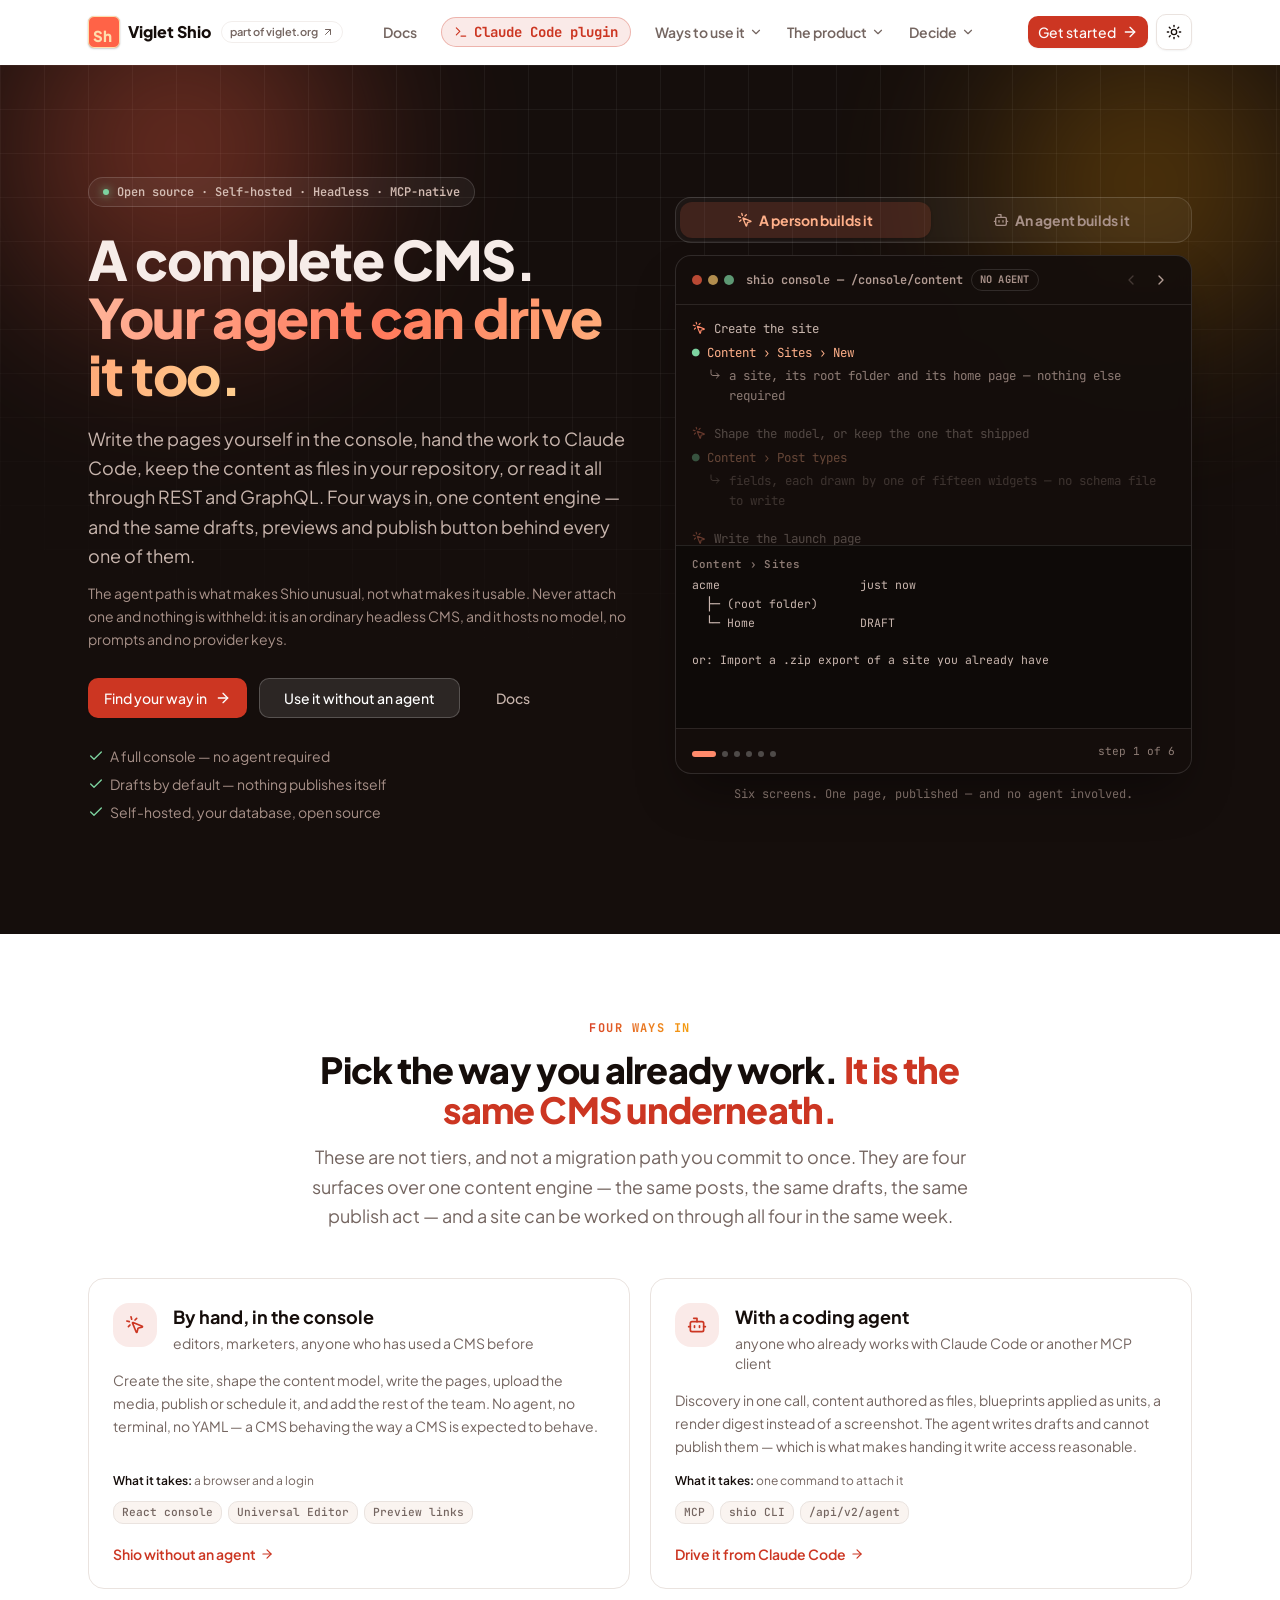
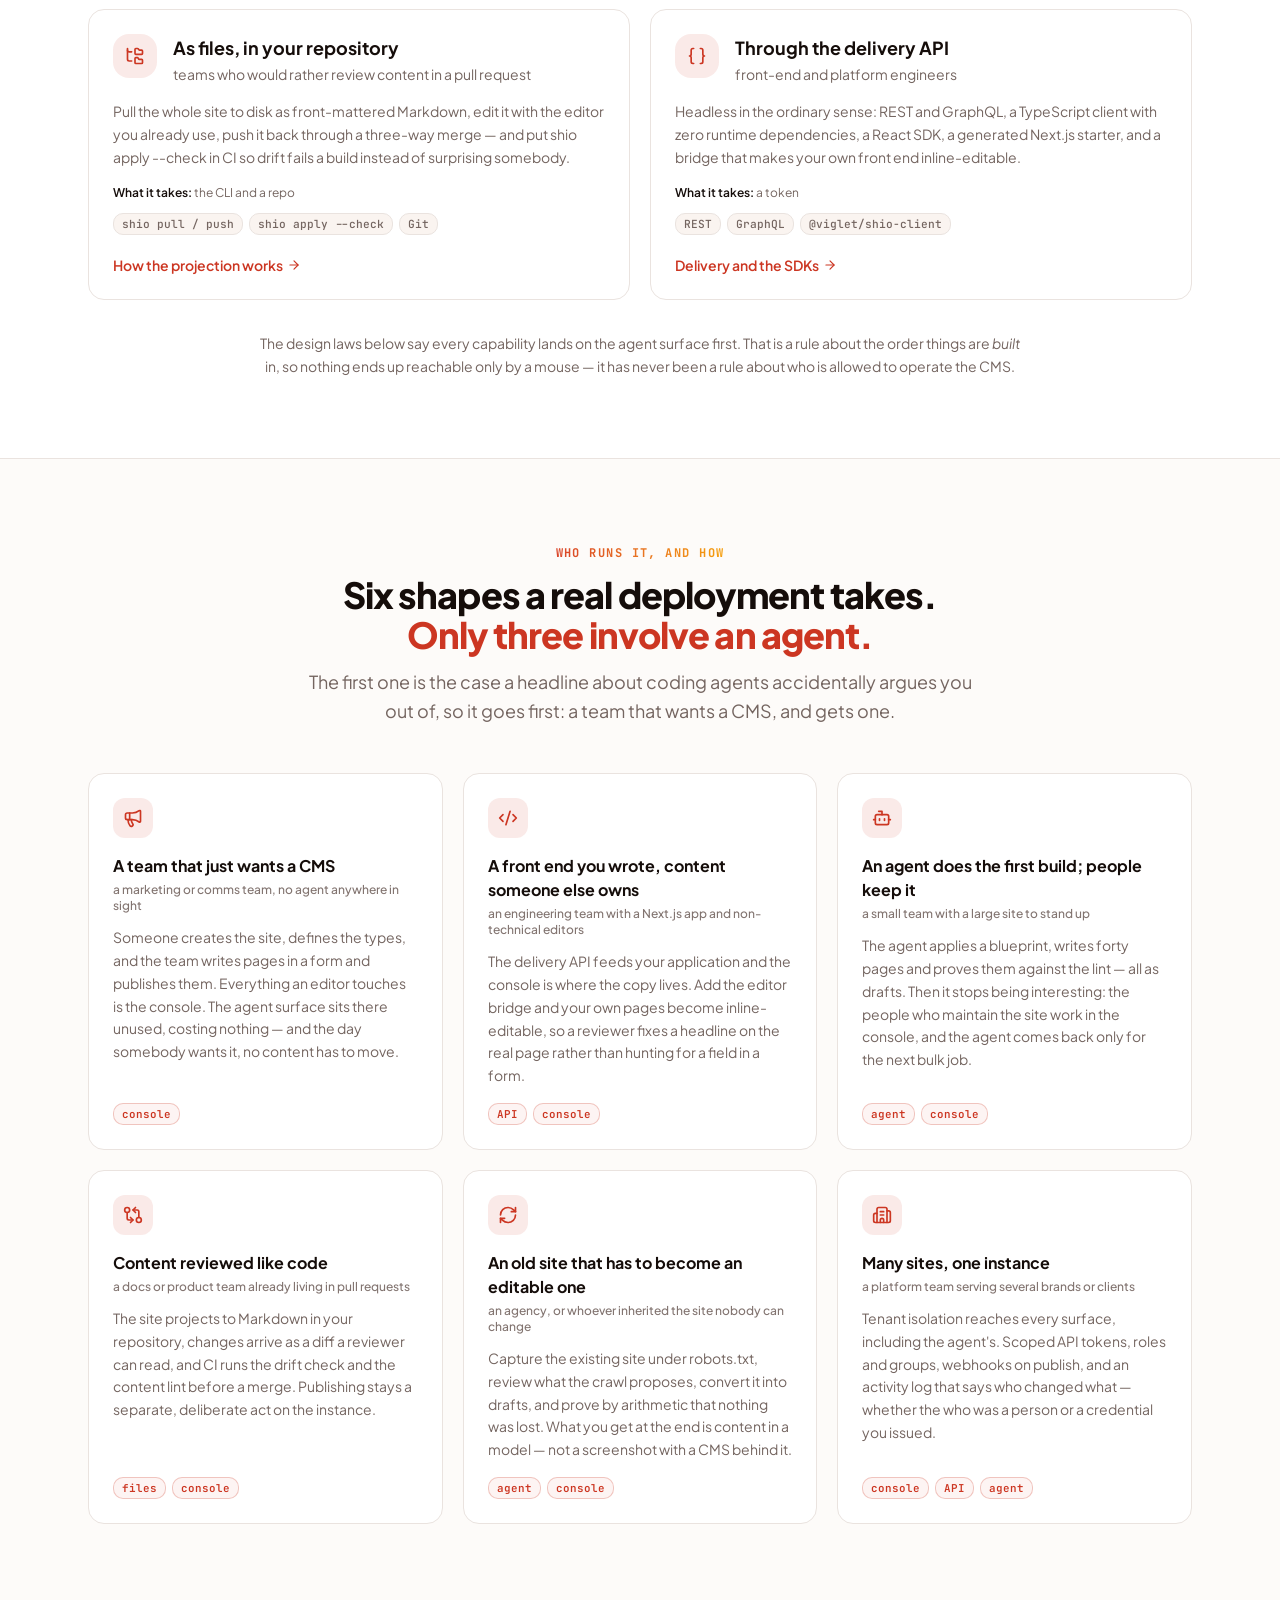
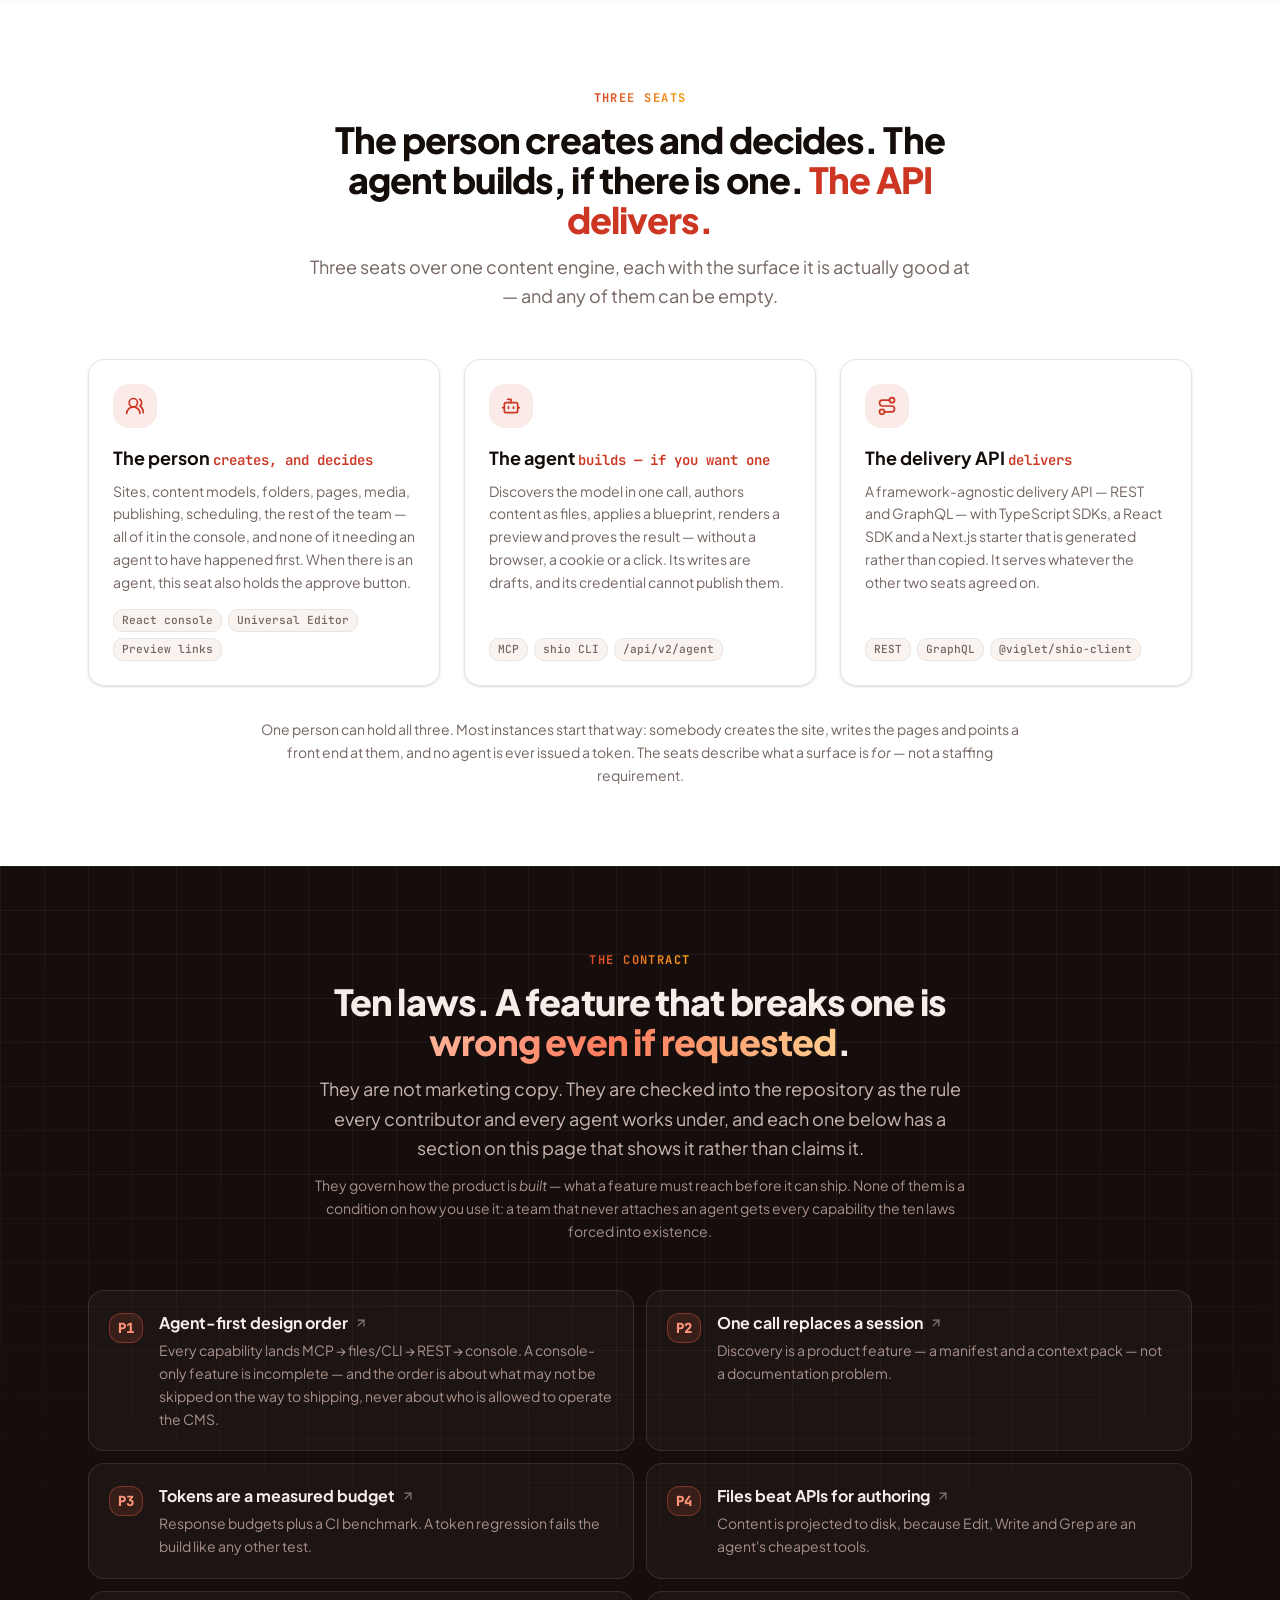
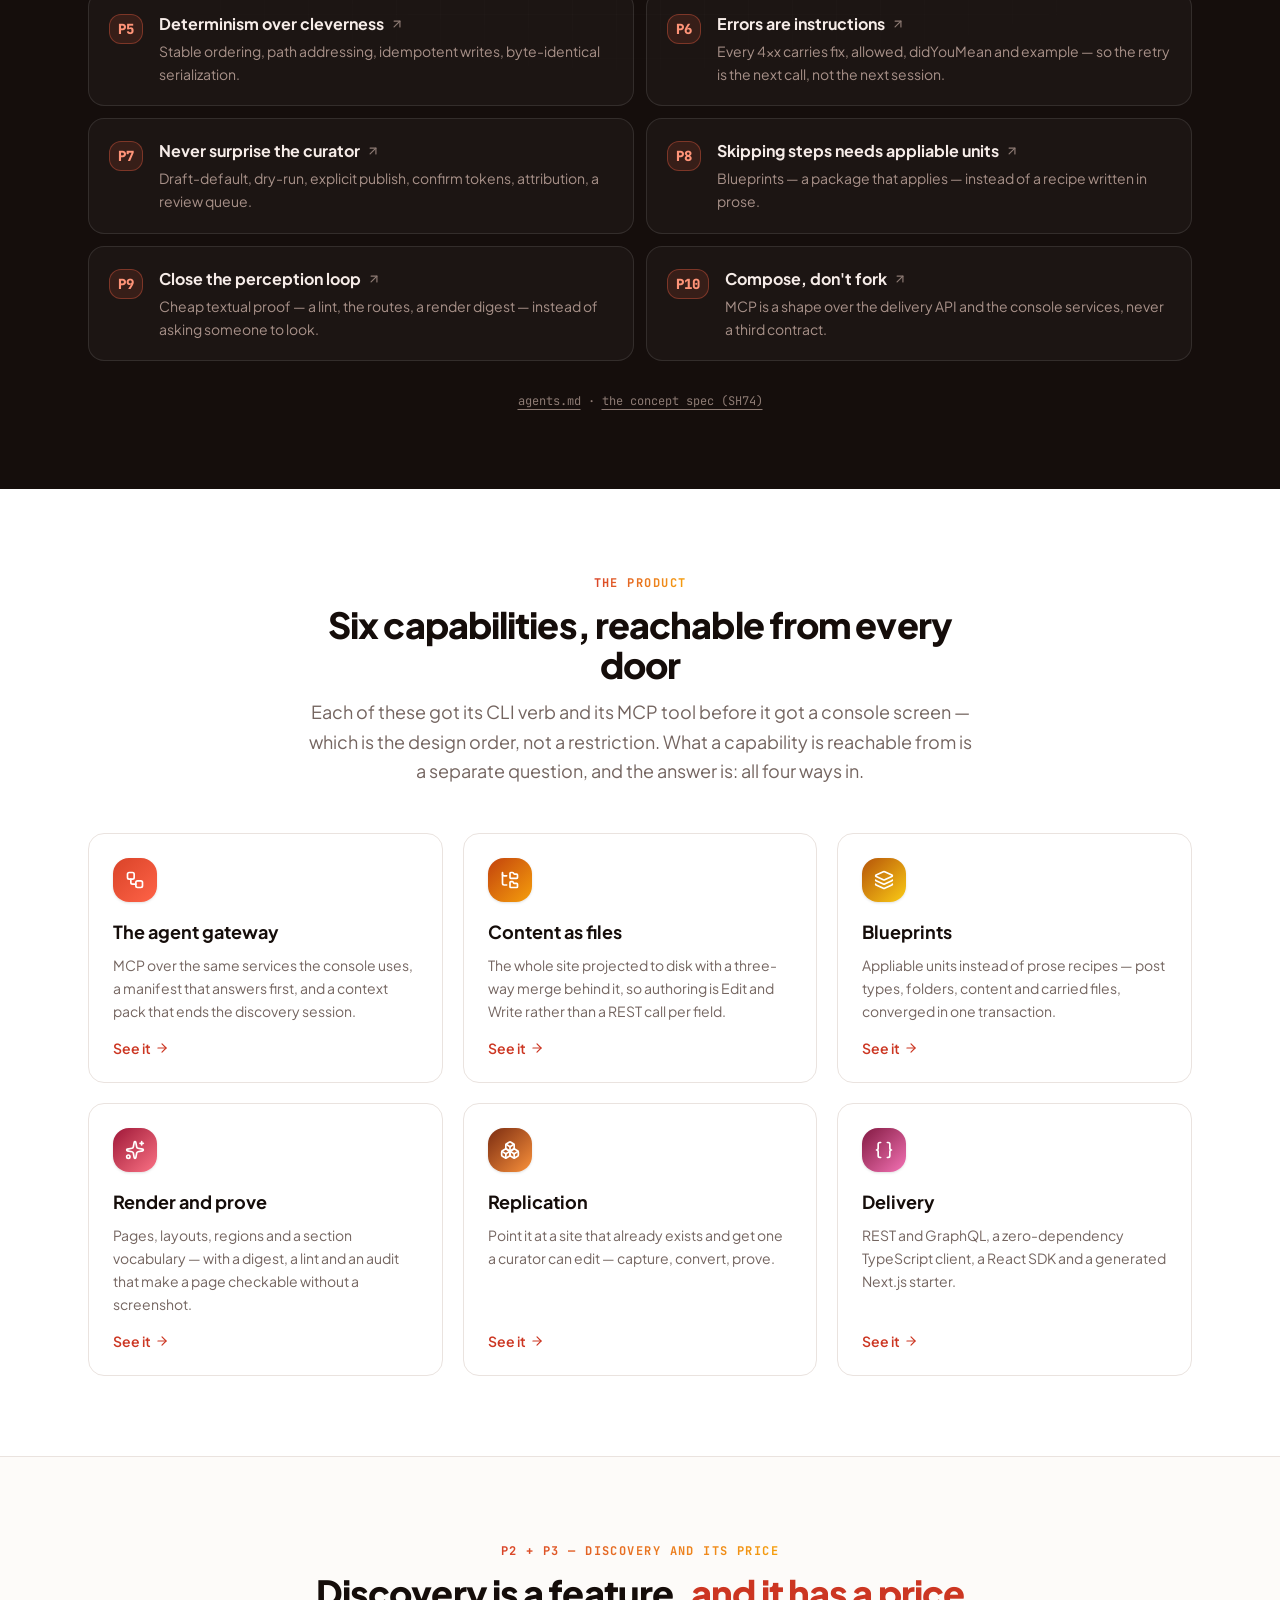
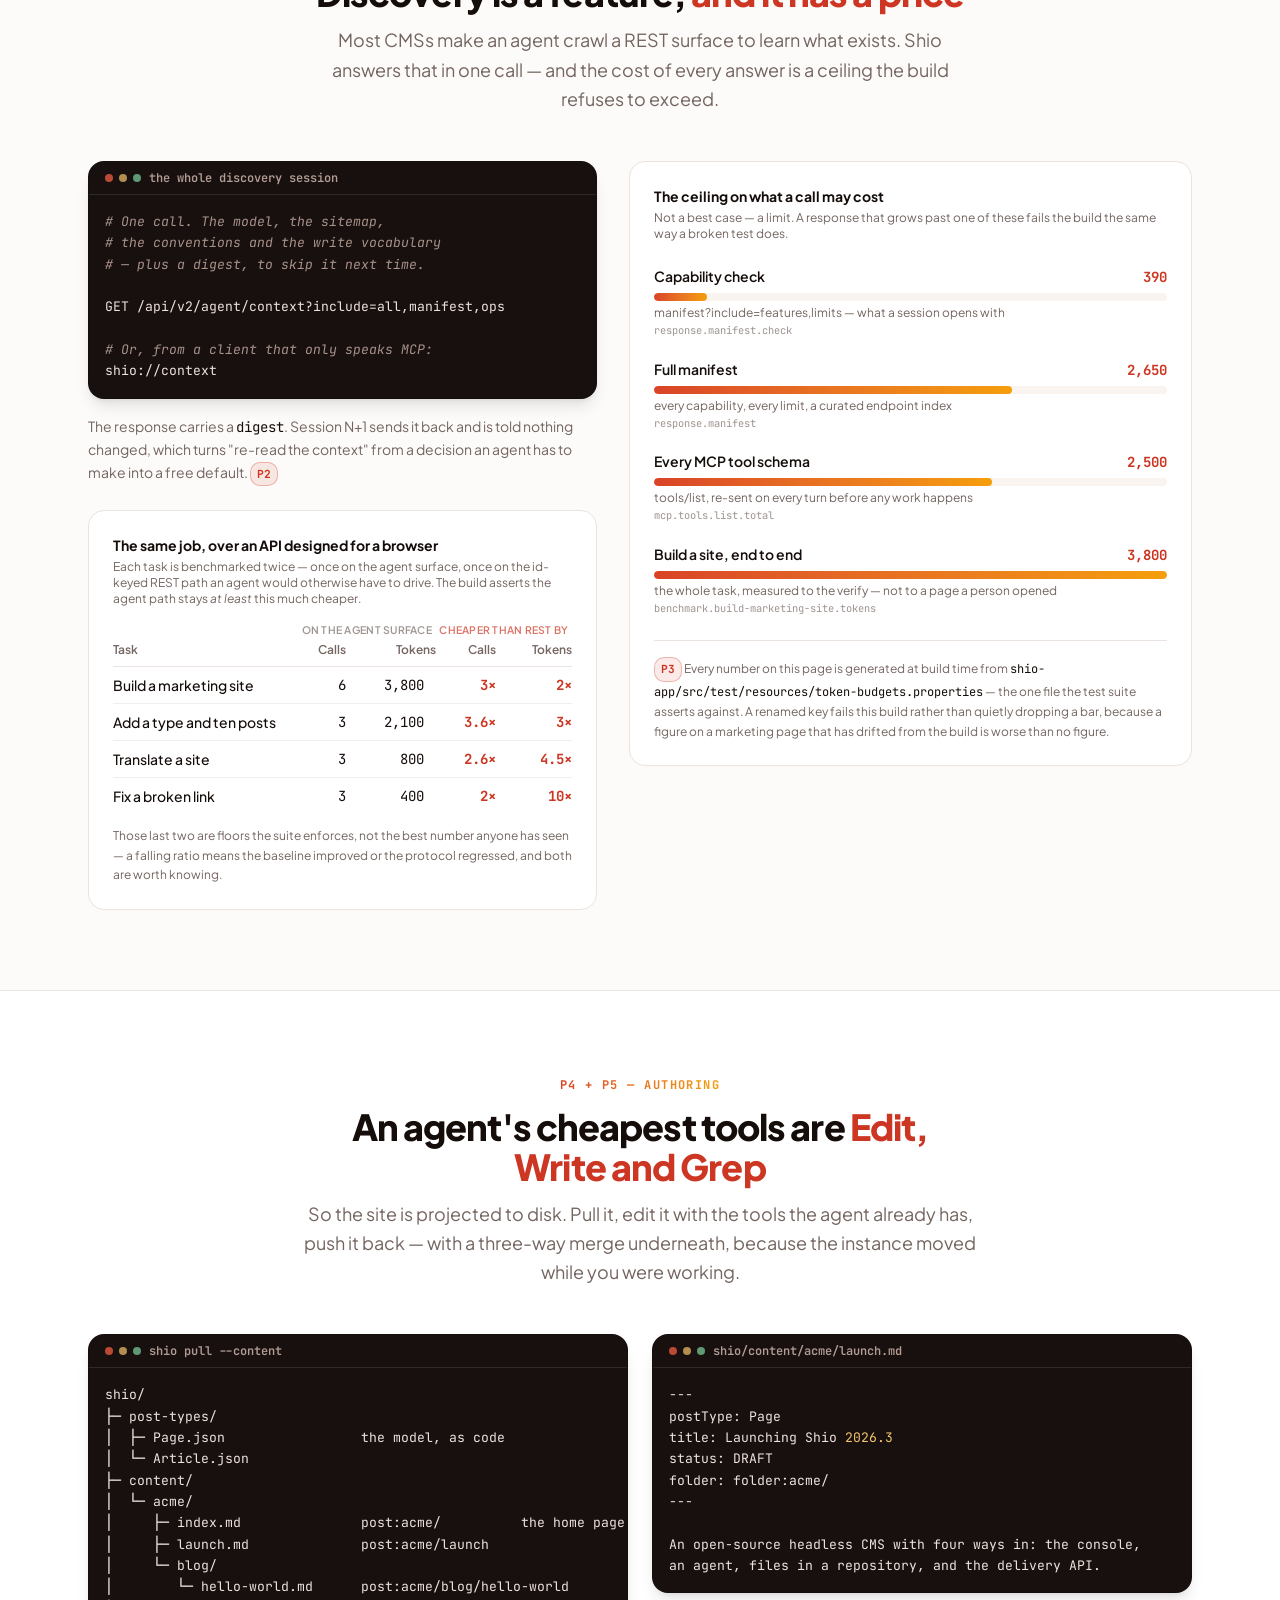
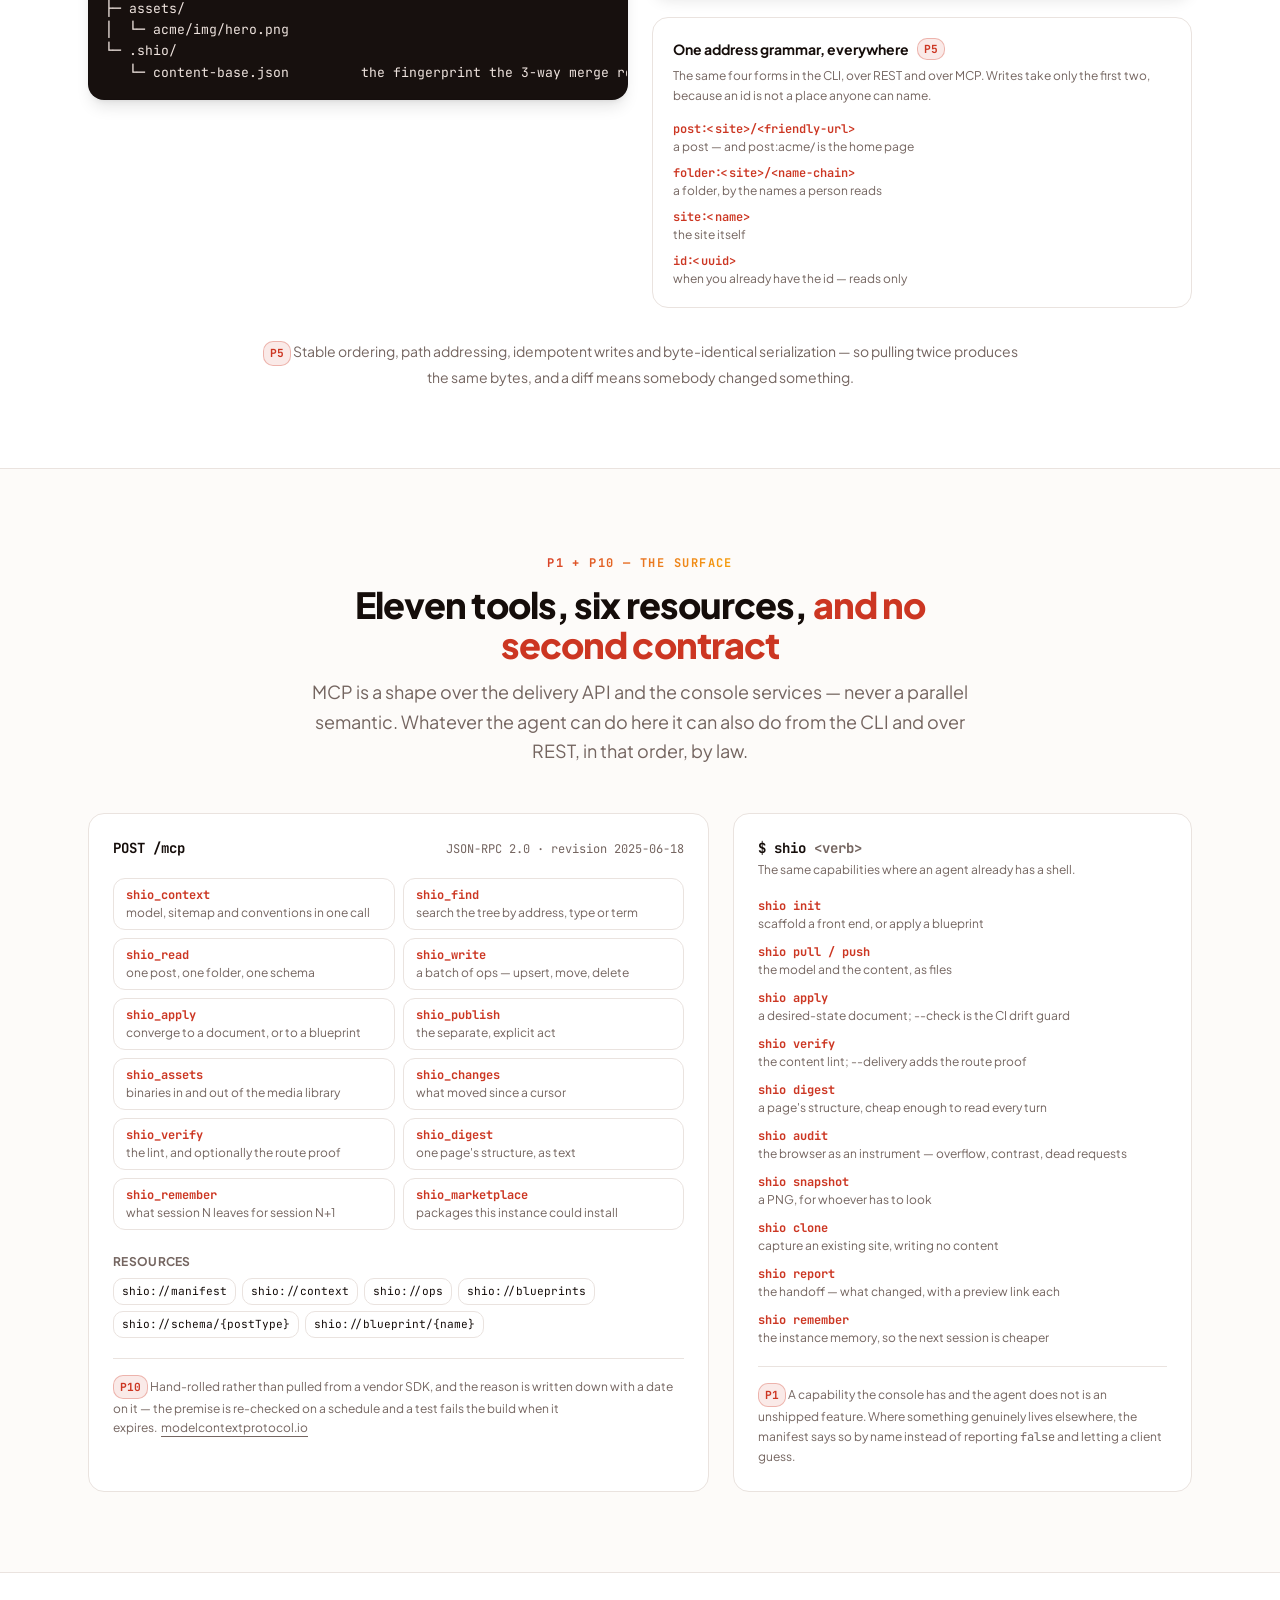
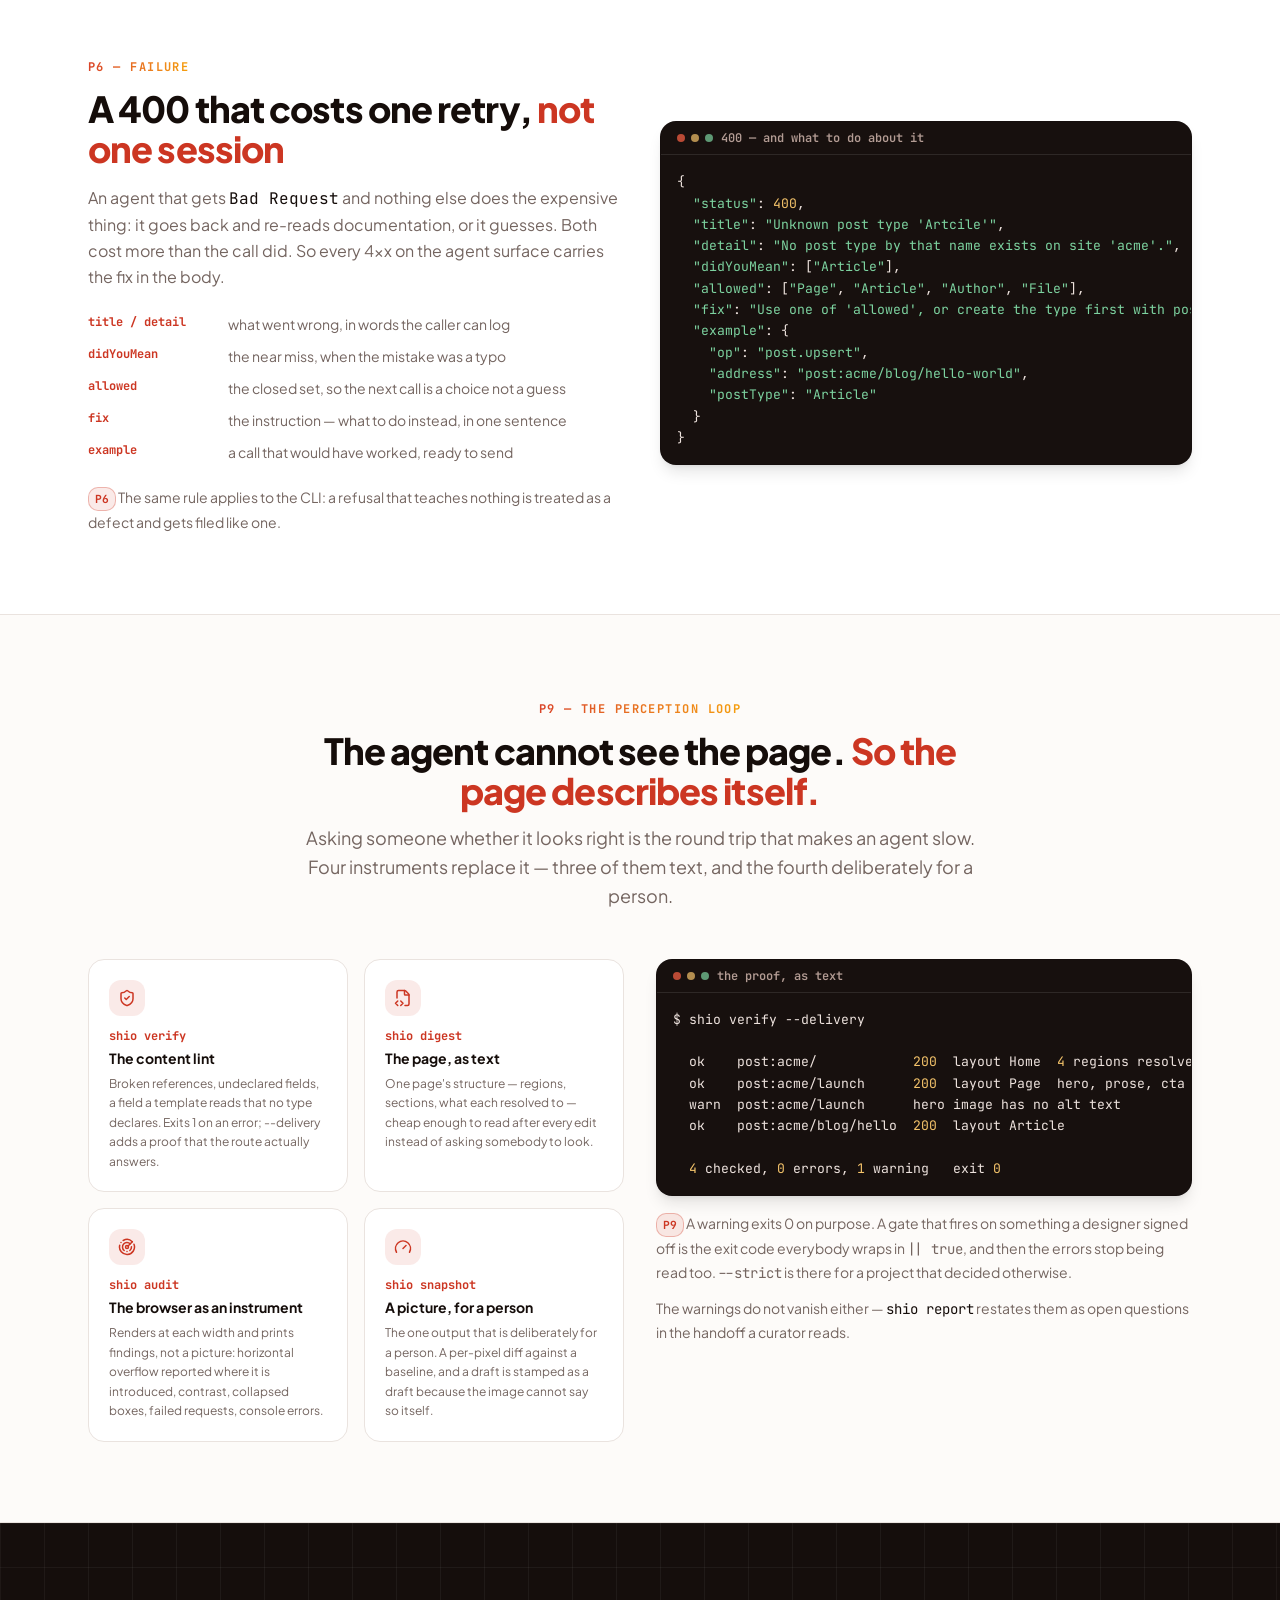
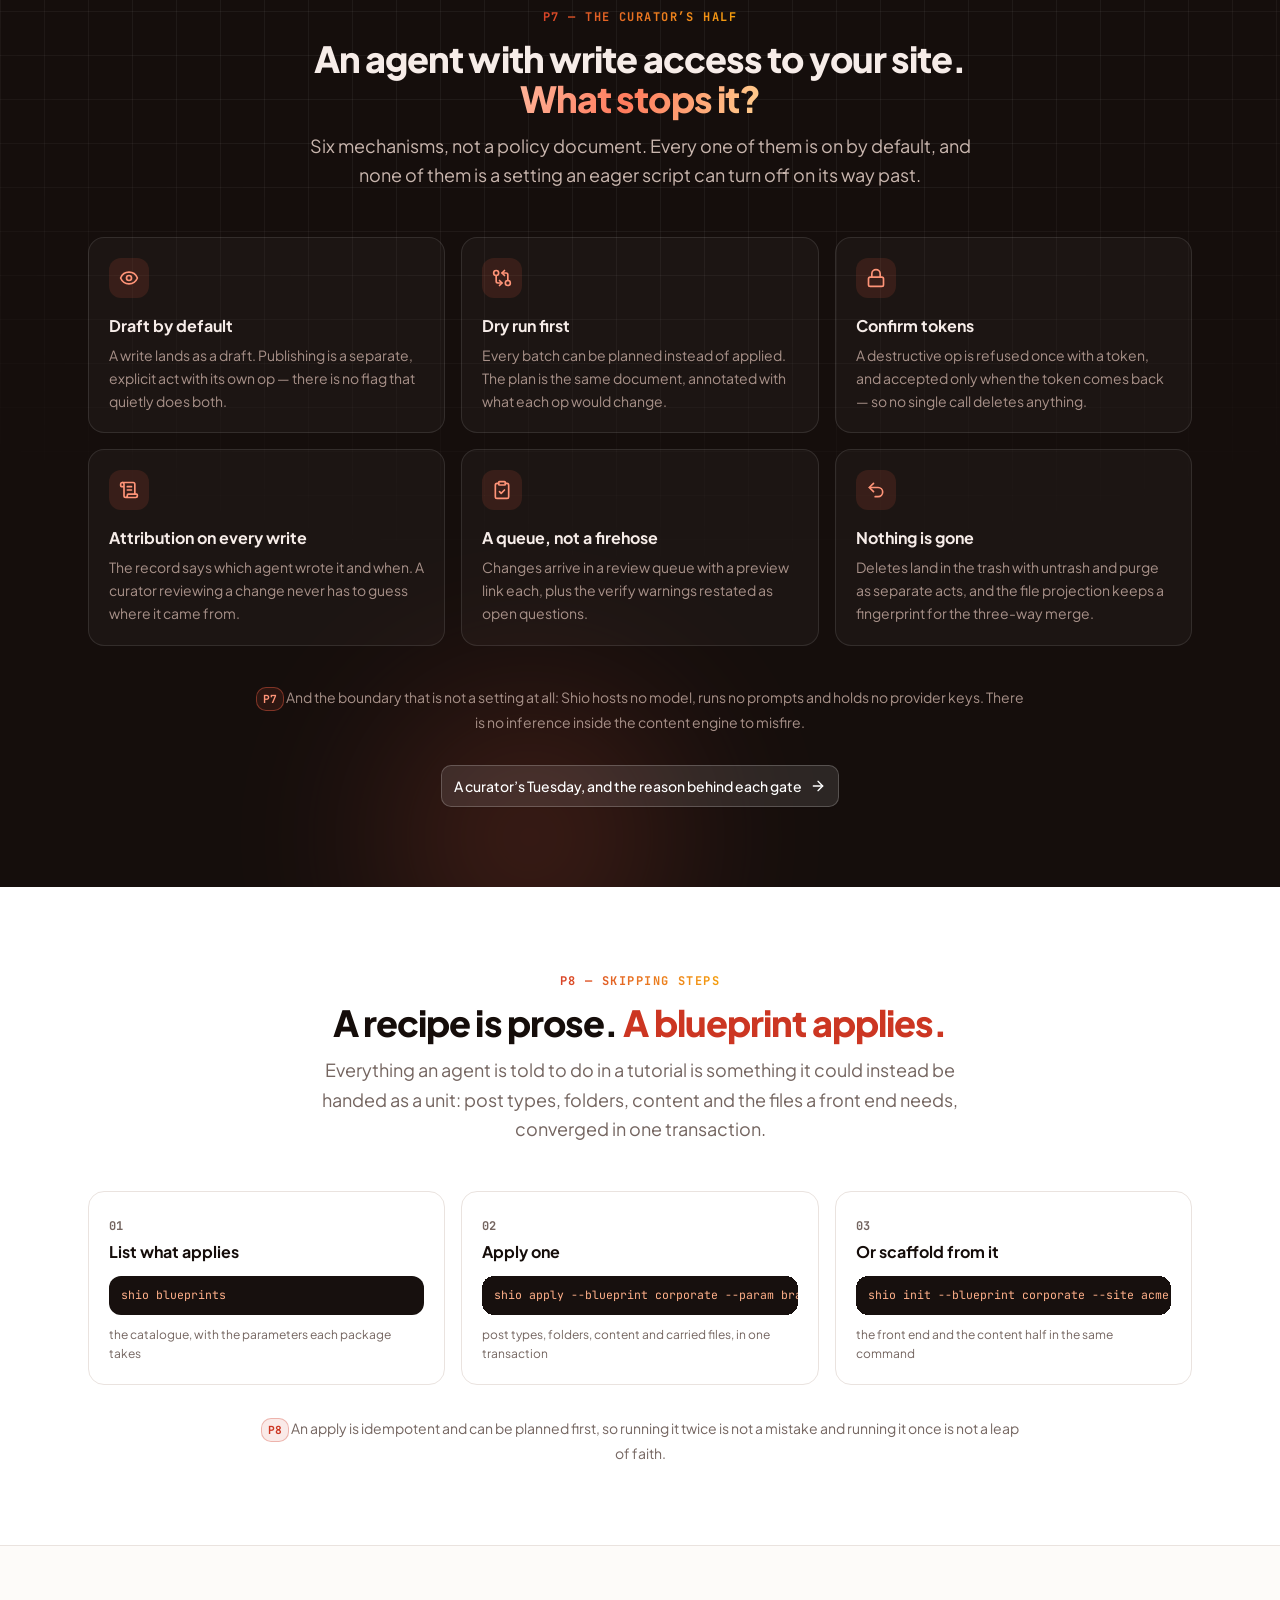
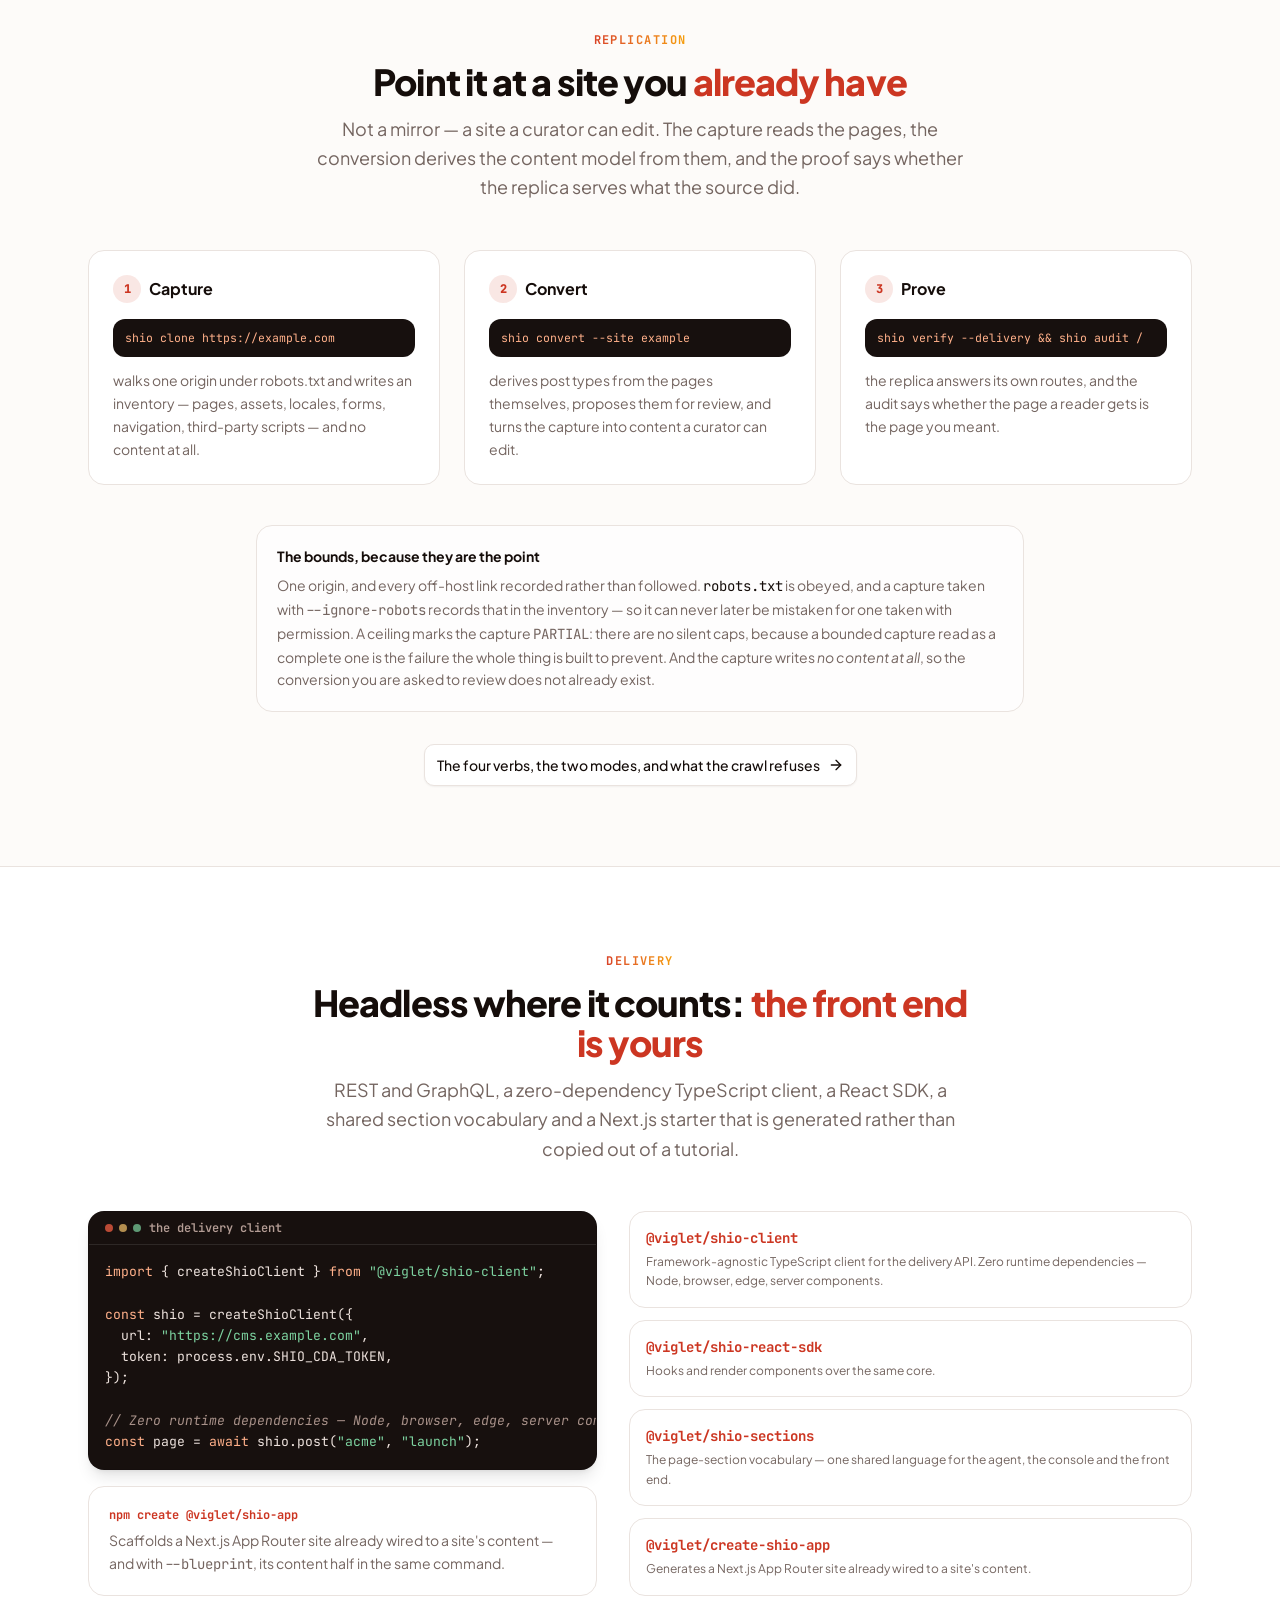
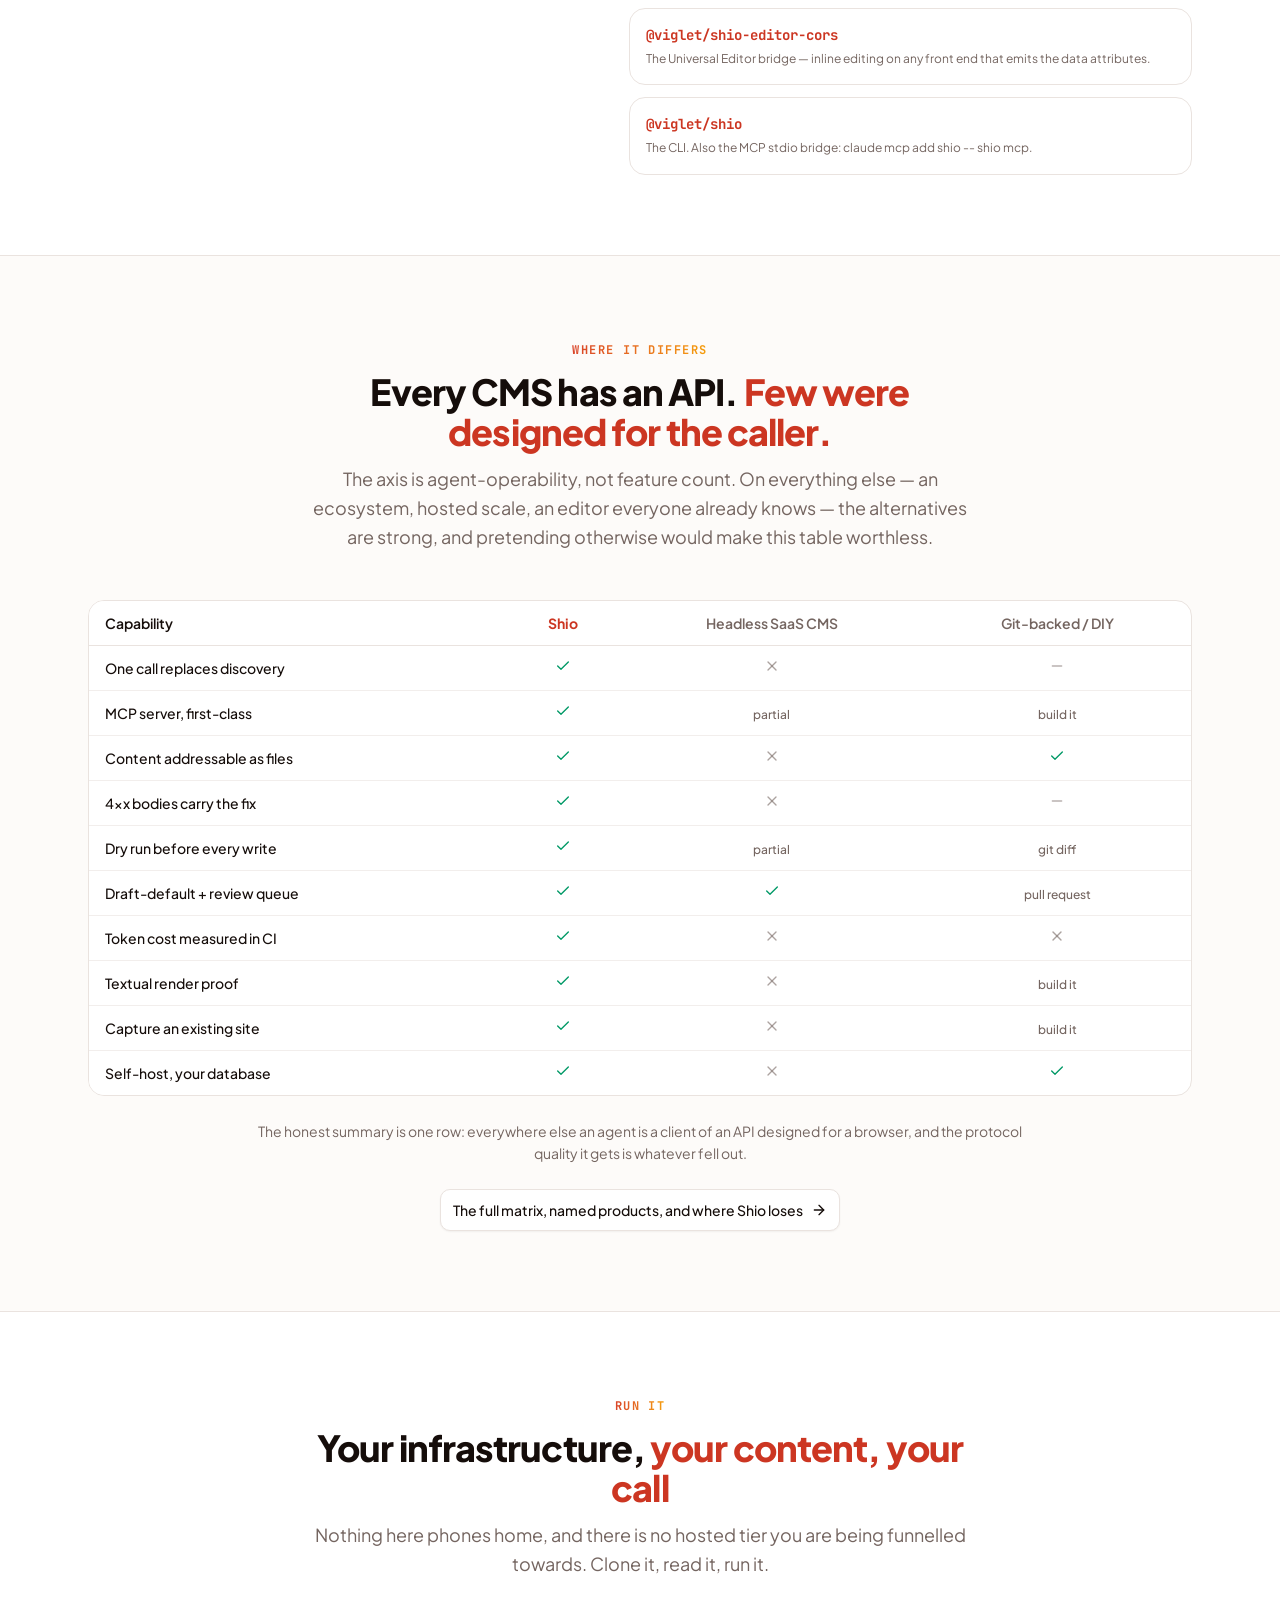
==== commit 40b2e096: "deploy: openviglet/shio@e92d9cbdad6f0e749fe3559b75de25849b23353c" ====
--- a/claude-code/index.html
+++ b/claude-code/index.html
@@ -7,7 +7,7 @@
     <meta name="description" content="Hand a Shio CMS instance to Claude Code in one command: the plugin (MCP server, skills, slash commands, AGENTS.md fragment) or a bare stdio bridge, the three calls a session opens with, and the AGENT token scope — which writes on the agent surface only and is deliberately not a superset of a write key." />
     <meta name="theme-color" content="#FF6347" />
     <meta property="og:title" content="Drive Shio from Claude Code — the plugin, the MCP bridge | Viglet Shio" />
-    <meta property="og:description" content="Your agent builds the site. You approve it. Open source, self-hosted, MCP-native." />
+    <meta property="og:description" content="A complete CMS — agent-ready, not agent-only. Console, agent, files or API: four ways in, one content engine. Open source and self-hosted." />
     <meta property="og:type" content="website" />
     <meta property="og:url" content="https://shio.viglet.org/claude-code" />
     <meta property="og:image" content="https://shio.viglet.org/og.png" />
@@ -38,11 +38,11 @@
       href="https://fonts.googleapis.com/css2?family=Plus+Jakarta+Sans:ital,wght@0,400;0,500;0,600;0,700;0,800;1,400&family=JetBrains+Mono:wght@400;500;700&display=swap"
       rel="stylesheet"
     />
-    <script type="module" crossorigin src="/assets/index-CaG3xHyi.js"></script>
-    <link rel="stylesheet" crossorigin href="/assets/index-Cm-zzrWt.css">
+    <script type="module" crossorigin src="/assets/index-c4sJRosU.js"></script>
+    <link rel="stylesheet" crossorigin href="/assets/index-CrC-IF7i.css">
   </head>
   <body>
-    <div id="root"><div class="flex min-h-screen flex-col"><header class="sticky top-0 z-50 backdrop-blur-md transition-colors border-b border-transparent bg-background/60"><div class="mx-auto w-full max-w-6xl px-6 flex h-16 items-center gap-4"><div class="flex shrink-0 items-center gap-2.5"><a href="/" class="text-base" aria-label="Viglet Shio — home"><span class="items-center gap-2 font-extrabold hidden sm:inline-flex"><div aria-label="Sh" style="display:inline-flex;align-items:center;justify-content:flex-start;width:32px;height:32px;flex-shrink:0;background-color:#FF6347;color:#FFDEAD;padding-left:4px;border-radius:6px;border-width:1px;border-style:solid;border-color:#FFDEAD;box-shadow:0 0px 1px rgba(0,0,0,0.22), 0 1px 2px rgba(0,0,0,0.19);box-sizing:border-box;overflow:hidden;user-select:none"><span style="font-size:15px;font-weight:900;line-height:1;margin-top:8px">Sh</span></div><span>Viglet Shio</span></span><span class="inline-flex items-center gap-2 font-extrabold sm:hidden"><div aria-label="Sh" style="display:inline-flex;align-items:center;justify-content:flex-start;width:32px;height:32px;flex-shrink:0;background-color:#FF6347;color:#FFDEAD;padding-left:4px;border-radius:6px;border-width:1px;border-style:solid;border-color:#FFDEAD;box-shadow:0 0px 1px rgba(0,0,0,0.22), 0 1px 2px rgba(0,0,0,0.19);box-sizing:border-box;overflow:hidden;user-select:none"><span style="font-size:15px;font-weight:900;line-height:1;margin-top:8px">Sh</span></div></span></a><a href="https://www.viglet.org" class="hidden items-center gap-1 rounded-full border border-border/60 px-2 py-0.5 text-[11px] font-semibold whitespace-nowrap text-muted-foreground transition-colors hover:border-border hover:text-foreground sm:inline-flex">part of viglet.org<svg xmlns="http://www.w3.org/2000/svg" width="24" height="24" viewBox="0 0 24 24" fill="none" stroke="currentColor" stroke-width="2" stroke-linecap="round" stroke-linejoin="round" class="lucide lucide-arrow-up-right size-3" aria-hidden="true"><path d="M7 7h10v10"></path><path d="M7 17 17 7"></path></svg></a></div><nav class="ml-4 hidden items-center gap-5 lg:flex xl:ml-6 xl:gap-6"><a href="/#laws" class="text-sm font-semibold whitespace-nowrap text-muted-foreground transition-colors hover:text-foreground">The ten laws</a><a href="https://docs.viglet.org/shio/" class="text-sm font-semibold whitespace-nowrap text-muted-foreground transition-colors hover:text-foreground">Docs</a><a href="/claude-code" class="inline-flex items-center gap-1.5 rounded-full border border-primary/30 bg-primary/10 px-3 py-1 font-mono text-sm font-bold whitespace-nowrap text-primary transition-colors hover:border-primary/50 hover:bg-primary/15"><svg xmlns="http://www.w3.org/2000/svg" width="24" height="24" viewBox="0 0 24 24" fill="none" stroke="currentColor" stroke-width="2" stroke-linecap="round" stroke-linejoin="round" class="lucide lucide-terminal size-3.5" aria-hidden="true"><path d="M12 19h8"></path><path d="m4 17 6-6-6-6"></path></svg>Claude Code first</a><button type="button" id="radix-_R_f5_" aria-haspopup="menu" aria-expanded="false" data-state="closed" class="group flex items-center gap-1 text-sm font-semibold whitespace-nowrap text-muted-foreground outline-hidden transition-colors hover:text-foreground data-[state=open]:text-foreground">For the agent<svg xmlns="http://www.w3.org/2000/svg" width="24" height="24" viewBox="0 0 24 24" fill="none" stroke="currentColor" stroke-width="2" stroke-linecap="round" stroke-linejoin="round" class="lucide lucide-chevron-down size-3.5 transition-transform group-data-[state=open]:rotate-180" aria-hidden="true"><path d="m6 9 6 6 6-6"></path></svg></button><button type="button" id="radix-_R_n5_" aria-haspopup="menu" aria-expanded="false" data-state="closed" class="group flex items-center gap-1 text-sm font-semibold whitespace-nowrap text-muted-foreground outline-hidden transition-colors hover:text-foreground data-[state=open]:text-foreground">For the curator<svg xmlns="http://www.w3.org/2000/svg" width="24" height="24" viewBox="0 0 24 24" fill="none" stroke="currentColor" stroke-width="2" stroke-linecap="round" stroke-linejoin="round" class="lucide lucide-chevron-down size-3.5 transition-transform group-data-[state=open]:rotate-180" aria-hidden="true"><path d="m6 9 6 6 6-6"></path></svg></button></nav><div class="ml-auto flex items-center gap-2"><a href="https://docs.viglet.org/shio/" data-slot="button" class="inline-flex items-center justify-center whitespace-nowrap text-sm font-medium transition-all disabled:pointer-events-none disabled:opacity-50 [&amp;_svg]:pointer-events-none [&amp;_svg:not([class*=&#x27;size-&#x27;])]:size-4 shrink-0 [&amp;_svg]:shrink-0 outline-none focus-visible:border-ring focus-visible:ring-ring/50 focus-visible:ring-[3px] aria-invalid:ring-destructive/20 dark:aria-invalid:ring-destructive/40 aria-invalid:border-destructive bg-primary text-primary-foreground shadow-xs hover:bg-primary/90 h-8 rounded-md gap-1.5 px-3 has-[&gt;svg]:px-2.5">Get started<svg xmlns="http://www.w3.org/2000/svg" width="24" height="24" viewBox="0 0 24 24" fill="none" stroke="currentColor" stroke-width="2" stroke-linecap="round" stroke-linejoin="round" class="lucide lucide-arrow-right size-4" aria-hidden="true"><path d="M5 12h14"></path><path d="m12 5 7 7-7 7"></path></svg></a><button data-slot="button" class="inline-flex items-center justify-center gap-2 whitespace-nowrap rounded-md text-sm font-medium transition-all disabled:pointer-events-none disabled:opacity-50 [&amp;_svg]:pointer-events-none [&amp;_svg:not([class*=&#x27;size-&#x27;])]:size-4 shrink-0 [&amp;_svg]:shrink-0 outline-none focus-visible:border-ring focus-visible:ring-ring/50 focus-visible:ring-[3px] aria-invalid:ring-destructive/20 dark:aria-invalid:ring-destructive/40 aria-invalid:border-destructive border bg-background shadow-xs hover:bg-accent hover:text-accent-foreground dark:bg-input/30 dark:border-input dark:hover:bg-input/50 size-9" type="button" id="radix-_R_5l_" aria-haspopup="menu" aria-expanded="false" data-state="closed"><svg xmlns="http://www.w3.org/2000/svg" width="24" height="24" viewBox="0 0 24 24" fill="none" stroke="currentColor" stroke-width="2" stroke-linecap="round" stroke-linejoin="round" class="lucide lucide-sun h-[1.2rem] w-[1.2rem] scale-100 rotate-0 transition-all dark:scale-0 dark:-rotate-90" aria-hidden="true"><circle cx="12" cy="12" r="4"></circle><path d="M12 2v2"></path><path d="M12 20v2"></path><path d="m4.93 4.93 1.41 1.41"></path><path d="m17.66 17.66 1.41 1.41"></path><path d="M2 12h2"></path><path d="M20 12h2"></path><path d="m6.34 17.66-1.41 1.41"></path><path d="m19.07 4.93-1.41 1.41"></path></svg><svg xmlns="http://www.w3.org/2000/svg" width="24" height="24" viewBox="0 0 24 24" fill="none" stroke="currentColor" stroke-width="2" stroke-linecap="round" stroke-linejoin="round" class="lucide lucide-moon absolute h-[1.2rem] w-[1.2rem] scale-0 rotate-90 transition-all dark:scale-100 dark:rotate-0" aria-hidden="true"><path d="M20.985 12.486a9 9 0 1 1-9.473-9.472c.405-.022.617.46.402.803a6 6 0 0 0 8.268 8.268c.344-.215.825-.004.803.401"></path></svg><span class="sr-only">Toggle theme</span></button><button type="button" aria-label="Open menu" aria-expanded="false" class="flex size-9 items-center justify-center rounded-lg text-muted-foreground transition-colors hover:bg-muted hover:text-foreground lg:hidden"><svg xmlns="http://www.w3.org/2000/svg" width="24" height="24" viewBox="0 0 24 24" fill="none" stroke="currentColor" stroke-width="2" stroke-linecap="round" stroke-linejoin="round" class="lucide lucide-menu size-5" aria-hidden="true"><path d="M4 5h16"></path><path d="M4 12h16"></path><path d="M4 19h16"></path></svg></button></div></div></header><main class="flex-1"><section id="top" class="relative isolate overflow-hidden bg-[#150e0c] py-16 text-[#f6ece8] sm:py-20"><div class="grid-bg pointer-events-none absolute inset-0 -z-10"></div><div class="animate-orb-a pointer-events-none absolute -top-40 left-1/3 -z-10 h-[420px] w-[420px] rounded-full bg-[radial-gradient(circle,#ff6347,transparent_70%)] opacity-40 blur-[70px]"></div><div class="mx-auto w-full px-6 max-w-3xl"><span class="inline-block bg-gradient-to-r from-[#d94328] to-[#f59e0b] bg-clip-text font-mono text-xs font-bold tracking-[0.12em] text-transparent uppercase">First five minutes</span><h1 class="mt-3 text-3xl font-extrabold leading-[1.1] tracking-tight sm:text-4xl lg:text-5xl">Hand the CMS to Claude Code in<!-- --> <span class="text-gradient">one command</span></h1><p class="mt-5 text-lg leading-relaxed text-[#c9b6ae]">Shio is built to be operated by a coding agent, so the distance between running an instance and having the agent do something is the number that matters. It is one install and three calls — and the first call is the instance telling the agent what it can do.</p><div class="mt-7"><div class="flex flex-wrap gap-3"><a href="#install" data-slot="button" class="inline-flex items-center justify-center gap-2 whitespace-nowrap text-sm font-medium transition-all disabled:pointer-events-none disabled:opacity-50 [&amp;_svg]:pointer-events-none [&amp;_svg:not([class*=&#x27;size-&#x27;])]:size-4 shrink-0 [&amp;_svg]:shrink-0 outline-none focus-visible:border-ring focus-visible:ring-ring/50 focus-visible:ring-[3px] aria-invalid:ring-destructive/20 dark:aria-invalid:ring-destructive/40 aria-invalid:border-destructive bg-primary text-primary-foreground shadow-xs hover:bg-primary/90 h-10 rounded-md px-6 has-[&gt;svg]:px-4">Install it <svg xmlns="http://www.w3.org/2000/svg" width="24" height="24" viewBox="0 0 24 24" fill="none" stroke="currentColor" stroke-width="2" stroke-linecap="round" stroke-linejoin="round" class="lucide lucide-arrow-right size-4" aria-hidden="true"><path d="M5 12h14"></path><path d="m12 5 7 7-7 7"></path></svg></a><a href="#credential" data-slot="button" class="inline-flex items-center justify-center gap-2 whitespace-nowrap text-sm font-medium transition-all disabled:pointer-events-none disabled:opacity-50 [&amp;_svg]:pointer-events-none [&amp;_svg:not([class*=&#x27;size-&#x27;])]:size-4 shrink-0 [&amp;_svg]:shrink-0 outline-none focus-visible:border-ring focus-visible:ring-ring/50 focus-visible:ring-[3px] aria-invalid:ring-destructive/20 dark:aria-invalid:ring-destructive/40 aria-invalid:border-destructive border shadow-xs dark:border-input dark:hover:bg-input/50 h-10 rounded-md px-6 has-[&gt;svg]:px-4 border-white/20 bg-white/10 text-white hover:bg-white/20 hover:text-white dark:bg-white/10">The credential it runs on</a></div></div></div></section><section id="install" class="py-20"><div class="mx-auto w-full max-w-6xl px-6"><div class="mx-auto mb-12 max-w-2xl text-center"><span class="inline-block bg-gradient-to-r from-[#d94328] to-[#f59e0b] bg-clip-text font-mono text-xs font-bold tracking-[0.12em] text-transparent uppercase">Step one</span><h2 class="mt-3 text-3xl font-extrabold tracking-tight sm:text-4xl">Two ways in, and<!-- --> <span class="text-primary">the second needs no plugin</span></h2><p class="mt-3 text-base leading-relaxed text-muted-foreground sm:text-lg">The plugin is the shortcut: it arrives with the MCP server wired up and the workflows already written. Everything it does is reachable without it.</p></div><div class="grid items-start gap-6 lg:grid-cols-2 [&amp;&gt;*]:min-w-0"><div><h3 class="mb-3 flex items-center gap-2 font-bold"><span class="flex size-6 items-center justify-center rounded-full bg-primary/12 font-mono text-xs font-black text-primary">A</span>The plugin</h3><figure class="overflow-hidden rounded-xl border border-black/10 bg-[#17100e] text-[#ede2dd] shadow-lg dark:border-white/10"><figcaption class="flex items-center gap-2 border-b border-white/10 px-4 py-2 font-mono text-xs font-semibold text-[#b39c94]"><span class="flex gap-1.5" aria-hidden="true"><span class="size-2 rounded-full bg-[#ff6347]/70"></span><span class="size-2 rounded-full bg-[#f5c46b]/70"></span><span class="size-2 rounded-full bg-[#7dd3a0]/70"></span></span>claude — the marketplace route</figcaption><pre class="overflow-x-auto px-4 py-4 text-[0.82rem] leading-relaxed"><code class="font-mono">claude plugin marketplace add openviglet/shio
+    <div id="root"><div class="flex min-h-screen flex-col"><header class="sticky top-0 z-50 backdrop-blur-md transition-colors border-b border-transparent bg-background/60"><div class="mx-auto w-full max-w-6xl px-6 flex h-16 items-center gap-4"><div class="flex shrink-0 items-center gap-2.5"><a href="/" class="text-base" aria-label="Viglet Shio — home"><span class="items-center gap-2 font-extrabold hidden sm:inline-flex"><div aria-label="Sh" style="display:inline-flex;align-items:center;justify-content:flex-start;width:32px;height:32px;flex-shrink:0;background-color:#FF6347;color:#FFDEAD;padding-left:4px;border-radius:6px;border-width:1px;border-style:solid;border-color:#FFDEAD;box-shadow:0 0px 1px rgba(0,0,0,0.22), 0 1px 2px rgba(0,0,0,0.19);box-sizing:border-box;overflow:hidden;user-select:none"><span style="font-size:15px;font-weight:900;line-height:1;margin-top:8px">Sh</span></div><span>Viglet Shio</span></span><span class="inline-flex items-center gap-2 font-extrabold sm:hidden"><div aria-label="Sh" style="display:inline-flex;align-items:center;justify-content:flex-start;width:32px;height:32px;flex-shrink:0;background-color:#FF6347;color:#FFDEAD;padding-left:4px;border-radius:6px;border-width:1px;border-style:solid;border-color:#FFDEAD;box-shadow:0 0px 1px rgba(0,0,0,0.22), 0 1px 2px rgba(0,0,0,0.19);box-sizing:border-box;overflow:hidden;user-select:none"><span style="font-size:15px;font-weight:900;line-height:1;margin-top:8px">Sh</span></div></span></a><a href="https://www.viglet.org" class="hidden items-center gap-1 rounded-full border border-border/60 px-2 py-0.5 text-[11px] font-semibold whitespace-nowrap text-muted-foreground transition-colors hover:border-border hover:text-foreground sm:inline-flex">part of viglet.org<svg xmlns="http://www.w3.org/2000/svg" width="24" height="24" viewBox="0 0 24 24" fill="none" stroke="currentColor" stroke-width="2" stroke-linecap="round" stroke-linejoin="round" class="lucide lucide-arrow-up-right size-3" aria-hidden="true"><path d="M7 7h10v10"></path><path d="M7 17 17 7"></path></svg></a></div><nav class="ml-4 hidden items-center gap-5 lg:flex xl:ml-6 xl:gap-6"><a href="https://docs.viglet.org/shio/" class="text-sm font-semibold whitespace-nowrap text-muted-foreground transition-colors hover:text-foreground">Docs</a><a href="/claude-code" class="inline-flex items-center gap-1.5 rounded-full border border-primary/30 bg-primary/10 px-3 py-1 font-mono text-sm font-bold whitespace-nowrap text-primary transition-colors hover:border-primary/50 hover:bg-primary/15"><svg xmlns="http://www.w3.org/2000/svg" width="24" height="24" viewBox="0 0 24 24" fill="none" stroke="currentColor" stroke-width="2" stroke-linecap="round" stroke-linejoin="round" class="lucide lucide-terminal size-3.5" aria-hidden="true"><path d="M12 19h8"></path><path d="m4 17 6-6-6-6"></path></svg>Claude Code plugin</a><button type="button" id="radix-_R_f5_" aria-haspopup="menu" aria-expanded="false" data-state="closed" class="group flex items-center gap-1 text-sm font-semibold whitespace-nowrap text-muted-foreground outline-hidden transition-colors hover:text-foreground data-[state=open]:text-foreground">Ways to use it<svg xmlns="http://www.w3.org/2000/svg" width="24" height="24" viewBox="0 0 24 24" fill="none" stroke="currentColor" stroke-width="2" stroke-linecap="round" stroke-linejoin="round" class="lucide lucide-chevron-down size-3.5 transition-transform group-data-[state=open]:rotate-180" aria-hidden="true"><path d="m6 9 6 6 6-6"></path></svg></button><button type="button" id="radix-_R_n5_" aria-haspopup="menu" aria-expanded="false" data-state="closed" class="group flex items-center gap-1 text-sm font-semibold whitespace-nowrap text-muted-foreground outline-hidden transition-colors hover:text-foreground data-[state=open]:text-foreground">The product<svg xmlns="http://www.w3.org/2000/svg" width="24" height="24" viewBox="0 0 24 24" fill="none" stroke="currentColor" stroke-width="2" stroke-linecap="round" stroke-linejoin="round" class="lucide lucide-chevron-down size-3.5 transition-transform group-data-[state=open]:rotate-180" aria-hidden="true"><path d="m6 9 6 6 6-6"></path></svg></button><button type="button" id="radix-_R_v5_" aria-haspopup="menu" aria-expanded="false" data-state="closed" class="group flex items-center gap-1 text-sm font-semibold whitespace-nowrap text-muted-foreground outline-hidden transition-colors hover:text-foreground data-[state=open]:text-foreground">Decide<svg xmlns="http://www.w3.org/2000/svg" width="24" height="24" viewBox="0 0 24 24" fill="none" stroke="currentColor" stroke-width="2" stroke-linecap="round" stroke-linejoin="round" class="lucide lucide-chevron-down size-3.5 transition-transform group-data-[state=open]:rotate-180" aria-hidden="true"><path d="m6 9 6 6 6-6"></path></svg></button></nav><div class="ml-auto flex items-center gap-2"><a href="https://docs.viglet.org/shio/" data-slot="button" class="inline-flex items-center justify-center whitespace-nowrap text-sm font-medium transition-all disabled:pointer-events-none disabled:opacity-50 [&amp;_svg]:pointer-events-none [&amp;_svg:not([class*=&#x27;size-&#x27;])]:size-4 shrink-0 [&amp;_svg]:shrink-0 outline-none focus-visible:border-ring focus-visible:ring-ring/50 focus-visible:ring-[3px] aria-invalid:ring-destructive/20 dark:aria-invalid:ring-destructive/40 aria-invalid:border-destructive bg-primary text-primary-foreground shadow-xs hover:bg-primary/90 h-8 rounded-md gap-1.5 px-3 has-[&gt;svg]:px-2.5">Get started<svg xmlns="http://www.w3.org/2000/svg" width="24" height="24" viewBox="0 0 24 24" fill="none" stroke="currentColor" stroke-width="2" stroke-linecap="round" stroke-linejoin="round" class="lucide lucide-arrow-right size-4" aria-hidden="true"><path d="M5 12h14"></path><path d="m12 5 7 7-7 7"></path></svg></a><button data-slot="button" class="inline-flex items-center justify-center gap-2 whitespace-nowrap rounded-md text-sm font-medium transition-all disabled:pointer-events-none disabled:opacity-50 [&amp;_svg]:pointer-events-none [&amp;_svg:not([class*=&#x27;size-&#x27;])]:size-4 shrink-0 [&amp;_svg]:shrink-0 outline-none focus-visible:border-ring focus-visible:ring-ring/50 focus-visible:ring-[3px] aria-invalid:ring-destructive/20 dark:aria-invalid:ring-destructive/40 aria-invalid:border-destructive border bg-background shadow-xs hover:bg-accent hover:text-accent-foreground dark:bg-input/30 dark:border-input dark:hover:bg-input/50 size-9" type="button" id="radix-_R_5l_" aria-haspopup="menu" aria-expanded="false" data-state="closed"><svg xmlns="http://www.w3.org/2000/svg" width="24" height="24" viewBox="0 0 24 24" fill="none" stroke="currentColor" stroke-width="2" stroke-linecap="round" stroke-linejoin="round" class="lucide lucide-sun h-[1.2rem] w-[1.2rem] scale-100 rotate-0 transition-all dark:scale-0 dark:-rotate-90" aria-hidden="true"><circle cx="12" cy="12" r="4"></circle><path d="M12 2v2"></path><path d="M12 20v2"></path><path d="m4.93 4.93 1.41 1.41"></path><path d="m17.66 17.66 1.41 1.41"></path><path d="M2 12h2"></path><path d="M20 12h2"></path><path d="m6.34 17.66-1.41 1.41"></path><path d="m19.07 4.93-1.41 1.41"></path></svg><svg xmlns="http://www.w3.org/2000/svg" width="24" height="24" viewBox="0 0 24 24" fill="none" stroke="currentColor" stroke-width="2" stroke-linecap="round" stroke-linejoin="round" class="lucide lucide-moon absolute h-[1.2rem] w-[1.2rem] scale-0 rotate-90 transition-all dark:scale-100 dark:rotate-0" aria-hidden="true"><path d="M20.985 12.486a9 9 0 1 1-9.473-9.472c.405-.022.617.46.402.803a6 6 0 0 0 8.268 8.268c.344-.215.825-.004.803.401"></path></svg><span class="sr-only">Toggle theme</span></button><button type="button" aria-label="Open menu" aria-expanded="false" class="flex size-9 items-center justify-center rounded-lg text-muted-foreground transition-colors hover:bg-muted hover:text-foreground lg:hidden"><svg xmlns="http://www.w3.org/2000/svg" width="24" height="24" viewBox="0 0 24 24" fill="none" stroke="currentColor" stroke-width="2" stroke-linecap="round" stroke-linejoin="round" class="lucide lucide-menu size-5" aria-hidden="true"><path d="M4 5h16"></path><path d="M4 12h16"></path><path d="M4 19h16"></path></svg></button></div></div></header><main class="flex-1"><section id="top" class="relative isolate overflow-hidden bg-[#150e0c] py-16 text-[#f6ece8] sm:py-20"><div class="grid-bg pointer-events-none absolute inset-0 -z-10"></div><div class="animate-orb-a pointer-events-none absolute -top-40 left-1/3 -z-10 h-[420px] w-[420px] rounded-full bg-[radial-gradient(circle,#ff6347,transparent_70%)] opacity-40 blur-[70px]"></div><div class="mx-auto w-full px-6 max-w-3xl"><span class="inline-block bg-gradient-to-r from-[#d94328] to-[#f59e0b] bg-clip-text font-mono text-xs font-bold tracking-[0.12em] text-transparent uppercase">First five minutes</span><h1 class="mt-3 text-3xl font-extrabold leading-[1.1] tracking-tight sm:text-4xl lg:text-5xl">Hand the CMS to Claude Code in<!-- --> <span class="text-gradient">one command</span></h1><p class="mt-5 text-lg leading-relaxed text-[#c9b6ae]">Shio is built to be operated by a coding agent, so the distance between running an instance and having the agent do something is the number that matters. It is one install and three calls — and the first call is the instance telling the agent what it can do.</p><div class="mt-7"><div class="flex flex-wrap gap-3"><a href="#install" data-slot="button" class="inline-flex items-center justify-center gap-2 whitespace-nowrap text-sm font-medium transition-all disabled:pointer-events-none disabled:opacity-50 [&amp;_svg]:pointer-events-none [&amp;_svg:not([class*=&#x27;size-&#x27;])]:size-4 shrink-0 [&amp;_svg]:shrink-0 outline-none focus-visible:border-ring focus-visible:ring-ring/50 focus-visible:ring-[3px] aria-invalid:ring-destructive/20 dark:aria-invalid:ring-destructive/40 aria-invalid:border-destructive bg-primary text-primary-foreground shadow-xs hover:bg-primary/90 h-10 rounded-md px-6 has-[&gt;svg]:px-4">Install it <svg xmlns="http://www.w3.org/2000/svg" width="24" height="24" viewBox="0 0 24 24" fill="none" stroke="currentColor" stroke-width="2" stroke-linecap="round" stroke-linejoin="round" class="lucide lucide-arrow-right size-4" aria-hidden="true"><path d="M5 12h14"></path><path d="m12 5 7 7-7 7"></path></svg></a><a href="#credential" data-slot="button" class="inline-flex items-center justify-center gap-2 whitespace-nowrap text-sm font-medium transition-all disabled:pointer-events-none disabled:opacity-50 [&amp;_svg]:pointer-events-none [&amp;_svg:not([class*=&#x27;size-&#x27;])]:size-4 shrink-0 [&amp;_svg]:shrink-0 outline-none focus-visible:border-ring focus-visible:ring-ring/50 focus-visible:ring-[3px] aria-invalid:ring-destructive/20 dark:aria-invalid:ring-destructive/40 aria-invalid:border-destructive border shadow-xs dark:border-input dark:hover:bg-input/50 h-10 rounded-md px-6 has-[&gt;svg]:px-4 border-white/20 bg-white/10 text-white hover:bg-white/20 hover:text-white dark:bg-white/10">The credential it runs on</a></div></div></div></section><section id="install" class="py-20"><div class="mx-auto w-full max-w-6xl px-6"><div class="mx-auto mb-12 max-w-2xl text-center"><span class="inline-block bg-gradient-to-r from-[#d94328] to-[#f59e0b] bg-clip-text font-mono text-xs font-bold tracking-[0.12em] text-transparent uppercase">Step one</span><h2 class="mt-3 text-3xl font-extrabold tracking-tight sm:text-4xl">Two ways in, and<!-- --> <span class="text-primary">the second needs no plugin</span></h2><p class="mt-3 text-base leading-relaxed text-muted-foreground sm:text-lg">The plugin is the shortcut: it arrives with the MCP server wired up and the workflows already written. Everything it does is reachable without it.</p></div><div class="grid items-start gap-6 lg:grid-cols-2 [&amp;&gt;*]:min-w-0"><div><h3 class="mb-3 flex items-center gap-2 font-bold"><span class="flex size-6 items-center justify-center rounded-full bg-primary/12 font-mono text-xs font-black text-primary">A</span>The plugin</h3><figure class="overflow-hidden rounded-xl border border-black/10 bg-[#17100e] text-[#ede2dd] shadow-lg dark:border-white/10"><figcaption class="flex items-center gap-2 border-b border-white/10 px-4 py-2 font-mono text-xs font-semibold text-[#b39c94]"><span class="flex gap-1.5" aria-hidden="true"><span class="size-2 rounded-full bg-[#ff6347]/70"></span><span class="size-2 rounded-full bg-[#f5c46b]/70"></span><span class="size-2 rounded-full bg-[#7dd3a0]/70"></span></span>claude — the marketplace route</figcaption><pre class="overflow-x-auto px-4 py-4 text-[0.82rem] leading-relaxed"><code class="font-mono">claude plugin marketplace add openviglet/shio
 claude plugin install shio
 
 <span class="text-[#a89189] italic"># then point it at your instance</span>
@@ -54,6 +54,6 @@
 
 <span class="text-[#a89189] italic"># POST /mcp — JSON-RPC 2.0, revision 2025-06-18.</span>
 <span class="text-[#a89189] italic"># GET /mcp is a deliberate 405: this server</span>
-<span class="text-[#a89189] italic"># sends nothing unprompted.</span></code></pre></figure><p class="mt-3 text-sm leading-relaxed text-muted-foreground">Same server, no marketplace. You get the eleven tools and six resources and none of the skills or commands — which is the right trade if you are wiring Shio into something that is not Claude Code.</p></div></div></div></section><section id="plugin" class="border-y border-border bg-muted/40 py-20"><div class="mx-auto w-full max-w-6xl px-6"><div class="mx-auto mb-12 max-w-2xl text-center"><span class="inline-block bg-gradient-to-r from-[#d94328] to-[#f59e0b] bg-clip-text font-mono text-xs font-bold tracking-[0.12em] text-transparent uppercase">Step two</span><h2 class="mt-3 text-3xl font-extrabold tracking-tight sm:text-4xl">A session that starts already knowing Shio</h2><p class="mt-3 text-base leading-relaxed text-muted-foreground sm:text-lg">Instead of spending its first ten calls discovering the instance. The skills load when the work calls for them rather than on every turn — a schema you pay for each turn is a schema you pay for whether you use it or not.</p></div><div class="grid gap-5 md:grid-cols-3 [&amp;&gt;*]:min-w-0"><div class="rounded-2xl border border-border bg-card p-6"><div class="flex size-10 items-center justify-center rounded-lg bg-primary/10 text-primary"><svg xmlns="http://www.w3.org/2000/svg" width="24" height="24" viewBox="0 0 24 24" fill="none" stroke="currentColor" stroke-width="2" stroke-linecap="round" stroke-linejoin="round" class="lucide lucide-workflow size-5" aria-hidden="true"><rect width="8" height="8" x="3" y="3" rx="2"></rect><path d="M7 11v4a2 2 0 0 0 2 2h4"></path><rect width="8" height="8" x="13" y="13" rx="2"></rect></svg></div><h3 class="mt-4 font-bold">Skills</h3><dl class="mt-4 space-y-3"><div><dt class="font-mono text-xs font-bold break-words text-primary">shio-site</dt><dd class="mt-0.5 text-xs leading-relaxed text-muted-foreground">Building and changing pages — addressing, apply, draft-then-publish, moves</dd></div><div><dt class="font-mono text-xs font-bold break-words text-primary">shio-content-model</dt><dd class="mt-0.5 text-xs leading-relaxed text-muted-foreground">Post types and widgets as code — pull/push, the DSL, the traps</dd></div><div><dt class="font-mono text-xs font-bold break-words text-primary">shio-verify</dt><dd class="mt-0.5 text-xs leading-relaxed text-muted-foreground">Checking work before handing it over — the lint&#x27;s severities, digests, incidents</dd></div></dl></div><div class="rounded-2xl border border-border bg-card p-6"><div class="flex size-10 items-center justify-center rounded-lg bg-primary/10 text-primary"><svg xmlns="http://www.w3.org/2000/svg" width="24" height="24" viewBox="0 0 24 24" fill="none" stroke="currentColor" stroke-width="2" stroke-linecap="round" stroke-linejoin="round" class="lucide lucide-square-terminal size-5" aria-hidden="true"><path d="m7 11 2-2-2-2"></path><path d="M11 13h4"></path><rect width="18" height="18" x="3" y="3" rx="2" ry="2"></rect></svg></div><h3 class="mt-4 font-bold">Commands</h3><dl class="mt-4 space-y-3"><div><dt class="font-mono text-xs font-bold break-words text-primary">/shio-start [site]</dt><dd class="mt-0.5 text-xs leading-relaxed text-muted-foreground">Reads the instance — model, sitemap, blueprints, lint state — and stops</dd></div><div><dt class="font-mono text-xs font-bold break-words text-primary">/shio-blueprint &lt;name&gt; &lt;site&gt;</dt><dd class="mt-0.5 text-xs leading-relaxed text-muted-foreground">Plans a blueprint, asks, applies, reports the verification</dd></div><div><dt class="font-mono text-xs font-bold break-words text-primary">/shio-check [site]</dt><dd class="mt-0.5 text-xs leading-relaxed text-muted-foreground">Verifies and reports errors, warnings and not-checked separately</dd></div></dl></div><div class="rounded-2xl border border-border bg-card p-6"><div class="flex size-10 items-center justify-center rounded-lg bg-primary/10 text-primary"><svg xmlns="http://www.w3.org/2000/svg" width="24" height="24" viewBox="0 0 24 24" fill="none" stroke="currentColor" stroke-width="2" stroke-linecap="round" stroke-linejoin="round" class="lucide lucide-file-stack size-5" aria-hidden="true"><path d="M11 21a1 1 0 0 1-1 1H4a1 1 0 0 1-1-1v-8a1 1 0 0 1 1-1"></path><path d="M16 16a1 1 0 0 1-1 1H9a1 1 0 0 1-1-1V8a1 1 0 0 1 1-1"></path><path d="M21 6a2 2 0 0 0-.586-1.414l-2-2A2 2 0 0 0 17 2h-3a1 1 0 0 0-1 1v8a1 1 0 0 0 1 1h6a1 1 0 0 0 1-1z"></path></svg></div><h3 class="mt-4 font-bold">Project instructions</h3><dl class="mt-4 space-y-3"><div><dt class="font-mono text-xs font-bold break-words text-primary">AGENTS.fragment.md</dt><dd class="mt-0.5 text-xs leading-relaxed text-muted-foreground">Paste into your project&#x27;s AGENTS.md so the conventions survive a session without the plugin</dd></div></dl></div></div></div></section><section id="first-calls" class="py-20"><div class="mx-auto w-full max-w-6xl px-6"><div class="mx-auto mb-12 max-w-2xl text-center"><span class="inline-block bg-gradient-to-r from-[#d94328] to-[#f59e0b] bg-clip-text font-mono text-xs font-bold tracking-[0.12em] text-transparent uppercase">Step three</span><h2 class="mt-3 text-3xl font-extrabold tracking-tight sm:text-4xl">What a session<!-- --> <span class="text-primary">actually opens with</span></h2><p class="mt-3 text-base leading-relaxed text-muted-foreground sm:text-lg">Three calls, in this order, whether the agent came through the plugin or through a bare bridge. The first two are discovery and the third is the work.</p></div><ol class="space-y-4"><li class="grid gap-4 rounded-xl border border-border bg-card p-6 sm:grid-cols-[auto_1fr] [&amp;&gt;*]:min-w-0"><span class="flex size-8 items-center justify-center rounded-full bg-primary/12 font-mono text-sm font-black text-primary">1</span><div><p class="text-sm font-semibold text-muted-foreground">Can this instance do what I need?</p><pre class="mt-2 overflow-x-auto rounded-lg bg-[#17100e] px-3 py-2.5 font-mono text-[0.75rem] leading-relaxed text-[#ffb08a]"><code>GET /agent/manifest?include=features,limits</code></pre><p class="mt-3 text-sm leading-relaxed">Capabilities and limits. Unshipped ones read false, never absent; where a capability lives elsewhere, `elsewhere` names the command.</p><span class="mt-3 inline-flex rounded-md border border-border bg-muted px-2 py-0.5 font-mono text-[0.7rem] font-semibold text-muted-foreground">298 tokens</span></div></li><li class="grid gap-4 rounded-xl border border-border bg-card p-6 sm:grid-cols-[auto_1fr] [&amp;&gt;*]:min-w-0"><span class="flex size-8 items-center justify-center rounded-full bg-primary/12 font-mono text-sm font-black text-primary">2</span><div><p class="text-sm font-semibold text-muted-foreground">What is here, and how do I write to it?</p><pre class="mt-2 overflow-x-auto rounded-lg bg-[#17100e] px-3 py-2.5 font-mono text-[0.75rem] leading-relaxed text-[#ffb08a]"><code>GET /agent/context?include=all,manifest,ops</code></pre><p class="mt-3 text-sm leading-relaxed">The content model, the sitemap, the conventions and every op with the keys it takes — plus a digest, so session N+1 can skip this.</p><span class="mt-3 inline-flex rounded-md border border-border bg-muted px-2 py-0.5 font-mono text-[0.7rem] font-semibold text-muted-foreground">one call</span></div></li><li class="grid gap-4 rounded-xl border border-border bg-card p-6 sm:grid-cols-[auto_1fr] [&amp;&gt;*]:min-w-0"><span class="flex size-8 items-center justify-center rounded-full bg-primary/12 font-mono text-sm font-black text-primary">3</span><div><p class="text-sm font-semibold text-muted-foreground">Change something</p><pre class="mt-2 overflow-x-auto rounded-lg bg-[#17100e] px-3 py-2.5 font-mono text-[0.75rem] leading-relaxed text-[#ffb08a]"><code>POST /agent/batch  { dryRun: true, ops: [...] }</code></pre><p class="mt-3 text-sm leading-relaxed">The plan first: what each op would change. Then the same document without dryRun — and it lands as a draft.</p><span class="mt-3 inline-flex rounded-md border border-border bg-muted px-2 py-0.5 font-mono text-[0.7rem] font-semibold text-muted-foreground">reviewable</span></div></li></ol><p class="mx-auto mt-8 max-w-3xl text-center text-sm leading-relaxed text-muted-foreground"><span class="inline-flex items-center rounded-md border px-1.5 py-0.5 font-mono text-[0.7rem] font-bold border-primary/30 bg-primary/10 text-primary">P2</span> The same three exist as MCP tools —<!-- --> <span class="font-mono text-foreground">shio_context</span>,<!-- --> <span class="font-mono text-foreground">shio_write</span> — and as resources a client can read directly:<!-- --> <span class="font-mono text-foreground">shio://manifest</span>,<!-- --> <span class="font-mono text-foreground">shio://context</span>,<!-- --> <span class="font-mono text-foreground">shio://ops</span>.</p></div></section><section id="credential" class="border-y border-border bg-muted/40 py-20"><div class="mx-auto w-full max-w-6xl px-6"><div class="mx-auto mb-12 max-w-2xl text-center"><span class="inline-block bg-gradient-to-r from-[#d94328] to-[#f59e0b] bg-clip-text font-mono text-xs font-bold tracking-[0.12em] text-transparent uppercase">The credential</span><h2 class="mt-3 text-3xl font-extrabold tracking-tight sm:text-4xl">A scope of its own, and<!-- --> <span class="text-primary">deliberately not a superset</span></h2><p class="mt-3 text-base leading-relaxed text-muted-foreground sm:text-lg">An agent needs to write, and the two credentials that already existed were both wrong: one can patch live content outside the agent protocol&#x27;s guards, and the other is every capability the account holder has, with no expiry.</p></div><div class="relative overflow-hidden"><div class="overflow-x-auto rounded-xl border border-border bg-card"><table class="w-full min-w-[42rem] border-collapse text-sm"><thead><tr class="border-b border-border"><th class="sticky left-0 bg-card px-4 py-3 text-left font-semibold">Scope</th><th class="px-4 py-3 text-left font-semibold">Reads</th><th class="px-4 py-3 text-left font-semibold">Writes</th></tr></thead><tbody><tr class="border-b border-border/60 last:border-0"><td class="sticky left-0 bg-inherit px-4 py-3"><span class="font-mono text-xs font-bold">READ</span></td><td class="px-4 py-3 text-muted-foreground">published content</td><td class="px-4 py-3 text-muted-foreground">nothing</td></tr><tr class="border-b border-border/60 last:border-0"><td class="sticky left-0 bg-inherit px-4 py-3"><span class="font-mono text-xs font-bold">PREVIEW</span></td><td class="px-4 py-3 text-muted-foreground">published + drafts</td><td class="px-4 py-3 text-muted-foreground">nothing</td></tr><tr class="border-b border-border/60 last:border-0"><td class="sticky left-0 bg-inherit px-4 py-3"><span class="font-mono text-xs font-bold">WRITE</span></td><td class="px-4 py-3 text-muted-foreground">published + drafts</td><td class="px-4 py-3 text-muted-foreground">the delivery API, including published content</td></tr><tr class="border-b border-border/60 bg-primary/5 last:border-0"><td class="sticky left-0 bg-inherit px-4 py-3"><span class="font-mono text-xs font-bold text-primary">AGENT</span></td><td class="px-4 py-3 text-muted-foreground">published + drafts</td><td class="px-4 py-3 text-muted-foreground">the agent surface only — /api/v2/agent/** and /mcp</td></tr></tbody></table></div><div aria-hidden="true" class="pointer-events-none absolute inset-y-0 right-0 w-8 bg-gradient-to-l to-transparent sm:hidden from-muted/40"></div></div><div class="mx-auto mt-8 max-w-3xl rounded-xl border border-border bg-background/60 p-5"><h3 class="flex items-center gap-2 text-sm font-bold"><svg xmlns="http://www.w3.org/2000/svg" width="24" height="24" viewBox="0 0 24 24" fill="none" stroke="currentColor" stroke-width="2" stroke-linecap="round" stroke-linejoin="round" class="lucide lucide-shield-check size-4 text-primary" aria-hidden="true"><path d="M20 13c0 5-3.5 7.5-7.66 8.95a1 1 0 0 1-.67-.01C7.5 20.5 4 18 4 13V6a1 1 0 0 1 1-1c2 0 4.5-1.2 6.24-2.72a1.17 1.17 0 0 1 1.52 0C14.51 3.81 17 5 19 5a1 1 0 0 1 1 1z"></path><path d="m9 12 2 2 4-4"></path></svg>The invariant this exists to hold</h3><p class="mt-2 text-sm leading-relaxed text-muted-foreground">The agent path is never a privilege escalation — and since<!-- --> <span class="font-mono text-foreground">AGENT</span> exists, it is not a privilege <em>superset</em> either. It reads like a preview token, because an agent works on drafts; it writes on<!-- --> <span class="font-mono text-foreground">/api/v2/agent/**</span> and<!-- --> <span class="font-mono text-foreground">/mcp</span> and nowhere else, so it cannot reach the delivery write path that patches published content directly. Tenant isolation and the content ACL apply identically on every surface. <span class="inline-flex items-center rounded-md border px-1.5 py-0.5 font-mono text-[0.7rem] font-bold border-primary/30 bg-primary/10 text-primary">P7</span></p></div></div></section><section id="rules" class="py-20"><div class="mx-auto w-full max-w-6xl px-6"><div class="grid items-start gap-10 lg:grid-cols-[1fr_1fr] [&amp;&gt;*]:min-w-0"><div><div class="mx-auto mb-12 max-w-2xl text-center"><span class="inline-block bg-gradient-to-r from-[#d94328] to-[#f59e0b] bg-clip-text font-mono text-xs font-bold tracking-[0.12em] text-transparent uppercase">What it encodes</span><h2 class="mt-3 text-3xl font-extrabold tracking-tight sm:text-4xl">Four rules, all of them expensive to learn the other way</h2></div><ul class="space-y-3"><li class="flex gap-3"><svg xmlns="http://www.w3.org/2000/svg" width="24" height="24" viewBox="0 0 24 24" fill="none" stroke="currentColor" stroke-width="2" stroke-linecap="round" stroke-linejoin="round" class="lucide lucide-check mt-0.5 size-4 shrink-0 text-primary" aria-hidden="true"><path d="M20 6 9 17l-5-5"></path></svg><span class="text-sm leading-relaxed">Content is addressed by path, never by a UUID carried between calls.</span></li><li class="flex gap-3"><svg xmlns="http://www.w3.org/2000/svg" width="24" height="24" viewBox="0 0 24 24" fill="none" stroke="currentColor" stroke-width="2" stroke-linecap="round" stroke-linejoin="round" class="lucide lucide-check mt-0.5 size-4 shrink-0 text-primary" aria-hidden="true"><path d="M20 6 9 17l-5-5"></path></svg><span class="text-sm leading-relaxed">shio_apply before shio_write: a statement re-runs safely, a script does not.</span></li><li class="flex gap-3"><svg xmlns="http://www.w3.org/2000/svg" width="24" height="24" viewBox="0 0 24 24" fill="none" stroke="currentColor" stroke-width="2" stroke-linecap="round" stroke-linejoin="round" class="lucide lucide-check mt-0.5 size-4 shrink-0 text-primary" aria-hidden="true"><path d="M20 6 9 17l-5-5"></path></svg><span class="text-sm leading-relaxed">dryRun first, always. Read the plan — a delete line is a stop-and-ask.</span></li><li class="flex gap-3"><svg xmlns="http://www.w3.org/2000/svg" width="24" height="24" viewBox="0 0 24 24" fill="none" stroke="currentColor" stroke-width="2" stroke-linecap="round" stroke-linejoin="round" class="lucide lucide-check mt-0.5 size-4 shrink-0 text-primary" aria-hidden="true"><path d="M20 6 9 17l-5-5"></path></svg><span class="text-sm leading-relaxed">Writes land in DRAFT. Publishing is a separate, explicit step.</span></li></ul><p class="mt-6 text-sm leading-relaxed text-muted-foreground">They are in the plugin so a session does not have to discover them, and in<!-- --> <span class="font-mono text-foreground">AGENTS.fragment.md</span> <!-- -->so they survive a session that does not have the plugin.</p></div><div class="rounded-2xl border border-border bg-card p-6"><h3 class="flex items-center gap-2 font-bold"><svg xmlns="http://www.w3.org/2000/svg" width="24" height="24" viewBox="0 0 24 24" fill="none" stroke="currentColor" stroke-width="2" stroke-linecap="round" stroke-linejoin="round" class="lucide lucide-ban size-4 text-muted-foreground" aria-hidden="true"><circle cx="12" cy="12" r="10"></circle><path d="M4.929 4.929 19.07 19.071"></path></svg>Two things Shio will not do</h3><div class="mt-4 space-y-4 text-sm leading-relaxed text-muted-foreground"><p><span class="font-semibold text-foreground">It hosts no model and runs no prompts.</span> <!-- -->There is no provider API key in the CMS, no bundled inference and no &quot;generate this page for me&quot; button. Shio is the substrate your agent drives; the agent is yours, and so is the model behind it.</p><p><span class="font-semibold text-foreground">It does not make MCP the only door.</span> <!-- -->Every capability lands on MCP, the CLI and REST — in that order, by law. A reader who does not use Claude Code loses the skills and the slash commands, and nothing else. <span class="inline-flex items-center rounded-md border px-1.5 py-0.5 font-mono text-[0.7rem] font-bold border-primary/30 bg-primary/10 text-primary">P1</span></p></div><p class="mt-5 border-t border-border pt-4 text-xs text-muted-foreground"><a href="https://github.com/openviglet/shio" target="_blank" rel="noreferrer" class="underline underline-offset-4 hover:text-foreground">claude-plugin/</a> <!-- -->in the repository is the source for everything on this page.</p></div></div></div></section><section class="py-20" data-md-skip="true"><div class="mx-auto w-full max-w-6xl px-6"><div class="relative isolate overflow-hidden rounded-3xl border border-white/10 bg-[#150e0c] px-6 py-16 text-center text-white"><div class="grid-bg pointer-events-none absolute inset-0 -z-10"></div><div class="animate-orb-a pointer-events-none absolute -top-24 left-1/2 -z-10 h-80 w-80 -translate-x-1/2 rounded-full bg-[radial-gradient(circle,#ff6347,transparent_70%)] opacity-45 blur-[70px]"></div><h2 class="text-3xl font-extrabold tracking-tight sm:text-4xl">Give your agent a CMS it can actually drive</h2><p class="mx-auto mt-3 max-w-xl text-base text-[#c9b6ae] sm:text-lg">Run it yourself, hand it to Claude Code, and keep the approve button. Open source, no hosted tier you are being funnelled towards, and the whole design argument checked into the repository.</p><div class="mt-8 flex justify-center"><div class="inline-flex max-w-full items-center gap-3 rounded-lg border border-white/15 bg-black/30 px-4 py-2.5 font-mono text-sm text-[#f0ded6] backdrop-blur"><span class="shrink-0 select-none text-[#ff8a6b]">$</span><code class="min-w-0 overflow-x-auto whitespace-nowrap">claude mcp add shio -- npx @viglet/shio mcp</code><button type="button" aria-label="Copy command" class="ml-1 shrink-0 rounded-md p-1 text-[#a89189] transition-colors hover:bg-white/10 hover:text-white"><svg xmlns="http://www.w3.org/2000/svg" width="24" height="24" viewBox="0 0 24 24" fill="none" stroke="currentColor" stroke-width="2" stroke-linecap="round" stroke-linejoin="round" class="lucide lucide-copy size-4" aria-hidden="true"><rect width="14" height="14" x="8" y="8" rx="2" ry="2"></rect><path d="M4 16c-1.1 0-2-.9-2-2V4c0-1.1.9-2 2-2h10c1.1 0 2 .9 2 2"></path></svg></button></div></div><div class="mt-6 flex flex-wrap justify-center gap-3"><a href="https://docs.viglet.org/shio/" data-slot="button" class="inline-flex items-center justify-center gap-2 whitespace-nowrap text-sm font-medium transition-all disabled:pointer-events-none disabled:opacity-50 [&amp;_svg]:pointer-events-none [&amp;_svg:not([class*=&#x27;size-&#x27;])]:size-4 shrink-0 [&amp;_svg]:shrink-0 outline-none focus-visible:border-ring focus-visible:ring-ring/50 focus-visible:ring-[3px] aria-invalid:ring-destructive/20 dark:aria-invalid:ring-destructive/40 aria-invalid:border-destructive bg-primary text-primary-foreground shadow-xs hover:bg-primary/90 h-10 rounded-md px-6 has-[&gt;svg]:px-4">Read the docs <svg xmlns="http://www.w3.org/2000/svg" width="24" height="24" viewBox="0 0 24 24" fill="none" stroke="currentColor" stroke-width="2" stroke-linecap="round" stroke-linejoin="round" class="lucide lucide-arrow-right size-4" aria-hidden="true"><path d="M5 12h14"></path><path d="m12 5 7 7-7 7"></path></svg></a><a href="https://github.com/openviglet/shio" target="_blank" rel="noreferrer" data-slot="button" class="inline-flex items-center justify-center gap-2 whitespace-nowrap text-sm font-medium transition-all disabled:pointer-events-none disabled:opacity-50 [&amp;_svg]:pointer-events-none [&amp;_svg:not([class*=&#x27;size-&#x27;])]:size-4 shrink-0 [&amp;_svg]:shrink-0 outline-none focus-visible:border-ring focus-visible:ring-ring/50 focus-visible:ring-[3px] aria-invalid:ring-destructive/20 dark:aria-invalid:ring-destructive/40 aria-invalid:border-destructive border shadow-xs dark:border-input dark:hover:bg-input/50 h-10 rounded-md px-6 has-[&gt;svg]:px-4 border-white/20 bg-white/10 text-white hover:bg-white/20 hover:text-white dark:bg-white/10">Read the source</a></div></div></div></section></main><footer class="bg-[#0f0a09] text-[#a89189]"><div class="mx-auto w-full max-w-6xl px-6 py-14"><div class="grid gap-8 sm:grid-cols-2 md:grid-cols-[1.4fr_1fr_1fr_1fr]"><div><span class="inline-flex items-center gap-2 font-extrabold text-[#f6ece8]"><div aria-label="Sh" style="display:inline-flex;align-items:center;justify-content:flex-start;width:32px;height:32px;flex-shrink:0;background-color:#FF6347;color:#FFDEAD;padding-left:4px;border-radius:6px;border-width:1px;border-style:solid;border-color:#FFDEAD;box-shadow:0 0px 1px rgba(0,0,0,0.22), 0 1px 2px rgba(0,0,0,0.19);box-sizing:border-box;overflow:hidden;user-select:none"><span style="font-size:15px;font-weight:900;line-height:1;margin-top:8px">Sh</span></div><span>Viglet Shio</span></span><p class="mt-3 max-w-xs text-sm leading-relaxed">A CMS whose primary operator is a coding agent. The curator approves, the delivery API delivers, and every design decision is judged in agent cycles and tokens.</p></div><div><h3 class="text-xs font-bold tracking-[0.06em] text-[#f6ece8] uppercase">For the agent</h3><ul class="mt-4 space-y-2.5"><li><a href="/claude-code" class="text-sm transition-colors hover:text-[#f6ece8]">Drive it from Claude Code</a></li><li><a href="/#laws" class="text-sm transition-colors hover:text-[#f6ece8]">The ten laws</a></li><li><a href="/#one-call" class="text-sm transition-colors hover:text-[#f6ece8]">One call, and its price</a></li><li><a href="/#files" class="text-sm transition-colors hover:text-[#f6ece8]">Content as files</a></li><li><a href="/#surface" class="text-sm transition-colors hover:text-[#f6ece8]">MCP + CLI surface</a></li><li><a href="/#errors" class="text-sm transition-colors hover:text-[#f6ece8]">Errors that instruct</a></li><li><a href="/#verify" class="text-sm transition-colors hover:text-[#f6ece8]">Proof without a screenshot</a></li><li><a href="/features/rendering" class="text-sm transition-colors hover:text-[#f6ece8]">Rendering and design tokens</a></li><li><a href="/features/delivery" class="text-sm transition-colors hover:text-[#f6ece8]">Delivery and the SDKs</a></li></ul></div><div><h3 class="text-xs font-bold tracking-[0.06em] text-[#f6ece8] uppercase">For the curator</h3><ul class="mt-4 space-y-2.5"><li><a href="/curator" class="text-sm transition-colors hover:text-[#f6ece8]">What stops the agent</a></li><li><a href="/#blueprints" class="text-sm transition-colors hover:text-[#f6ece8]">Blueprints</a></li><li><a href="/replicate" class="text-sm transition-colors hover:text-[#f6ece8]">Replicate a site</a></li><li><a href="/compare" class="text-sm transition-colors hover:text-[#f6ece8]">Compare</a></li><li><a href="/#self-host" class="text-sm transition-colors hover:text-[#f6ece8]">Self-host</a></li></ul></div><div><h3 class="text-xs font-bold tracking-[0.06em] text-[#f6ece8] uppercase">Open and inspectable</h3><ul class="mt-4 space-y-2.5"><li><a href="https://docs.viglet.org/shio/" target="_blank" rel="noreferrer" class="text-sm transition-colors hover:text-[#f6ece8]">Documentation</a></li><li><a href="https://github.com/openviglet/shio" target="_blank" rel="noreferrer" class="text-sm transition-colors hover:text-[#f6ece8]">Source</a></li><li><a href="https://github.com/openviglet/shio/blob/HEAD/docs/ROADMAP.md" target="_blank" rel="noreferrer" class="text-sm transition-colors hover:text-[#f6ece8]">Roadmap</a></li><li><a href="https://github.com/openviglet/shio/blob/HEAD/docs/CHANGELOG.md" target="_blank" rel="noreferrer" class="text-sm transition-colors hover:text-[#f6ece8]">Changelog</a></li><li><a href="https://www.npmjs.com/package/@viglet/shio-client" target="_blank" rel="noreferrer" class="text-sm transition-colors hover:text-[#f6ece8]">npm</a></li><li><a href="https://turing.viglet.org" target="_blank" rel="noreferrer" class="text-sm transition-colors hover:text-[#f6ece8]">Viglet Turing ES</a></li></ul></div></div><div class="mt-12 flex flex-col justify-between gap-2 border-t border-[#241a17] pt-6 text-xs text-[#7a6660] sm:flex-row"><span>© <!-- -->2026<!-- --> Viglet Shio —<!-- --> <a href="https://github.com/openviglet/shio/blob/HEAD/LICENSE" target="_blank" rel="noreferrer" class="hover:text-[#f6ece8]">Apache 2.0</a></span><span class="space-x-3"><a href="https://www.viglet.org" target="_blank" rel="noreferrer" class="hover:text-[#f6ece8]">viglet.org</a><a href="https://docs.viglet.org/shio/" class="hover:text-[#f6ece8]">docs.viglet.org</a><a href="/llms.txt" class="font-mono hover:text-[#f6ece8]">llms.txt</a></span></div></div></footer></div></div>
+<span class="text-[#a89189] italic"># sends nothing unprompted.</span></code></pre></figure><p class="mt-3 text-sm leading-relaxed text-muted-foreground">Same server, no marketplace. You get the eleven tools and six resources and none of the skills or commands — which is the right trade if you are wiring Shio into something that is not Claude Code.</p></div></div></div></section><section id="plugin" class="border-y border-border bg-muted/40 py-20"><div class="mx-auto w-full max-w-6xl px-6"><div class="mx-auto mb-12 max-w-2xl text-center"><span class="inline-block bg-gradient-to-r from-[#d94328] to-[#f59e0b] bg-clip-text font-mono text-xs font-bold tracking-[0.12em] text-transparent uppercase">Step two</span><h2 class="mt-3 text-3xl font-extrabold tracking-tight sm:text-4xl">A session that starts already knowing Shio</h2><p class="mt-3 text-base leading-relaxed text-muted-foreground sm:text-lg">Instead of spending its first ten calls discovering the instance. The skills load when the work calls for them rather than on every turn — a schema you pay for each turn is a schema you pay for whether you use it or not.</p></div><div class="grid gap-5 md:grid-cols-3 [&amp;&gt;*]:min-w-0"><div class="rounded-2xl border border-border bg-card p-6"><div class="flex size-10 items-center justify-center rounded-lg bg-primary/10 text-primary"><svg xmlns="http://www.w3.org/2000/svg" width="24" height="24" viewBox="0 0 24 24" fill="none" stroke="currentColor" stroke-width="2" stroke-linecap="round" stroke-linejoin="round" class="lucide lucide-workflow size-5" aria-hidden="true"><rect width="8" height="8" x="3" y="3" rx="2"></rect><path d="M7 11v4a2 2 0 0 0 2 2h4"></path><rect width="8" height="8" x="13" y="13" rx="2"></rect></svg></div><h3 class="mt-4 font-bold">Skills</h3><dl class="mt-4 space-y-3"><div><dt class="font-mono text-xs font-bold break-words text-primary">shio-site</dt><dd class="mt-0.5 text-xs leading-relaxed text-muted-foreground">Building and changing pages — addressing, apply, draft-then-publish, moves</dd></div><div><dt class="font-mono text-xs font-bold break-words text-primary">shio-content-model</dt><dd class="mt-0.5 text-xs leading-relaxed text-muted-foreground">Post types and widgets as code — pull/push, the DSL, the traps</dd></div><div><dt class="font-mono text-xs font-bold break-words text-primary">shio-verify</dt><dd class="mt-0.5 text-xs leading-relaxed text-muted-foreground">Checking work before handing it over — the lint&#x27;s severities, digests, incidents</dd></div></dl></div><div class="rounded-2xl border border-border bg-card p-6"><div class="flex size-10 items-center justify-center rounded-lg bg-primary/10 text-primary"><svg xmlns="http://www.w3.org/2000/svg" width="24" height="24" viewBox="0 0 24 24" fill="none" stroke="currentColor" stroke-width="2" stroke-linecap="round" stroke-linejoin="round" class="lucide lucide-square-terminal size-5" aria-hidden="true"><path d="m7 11 2-2-2-2"></path><path d="M11 13h4"></path><rect width="18" height="18" x="3" y="3" rx="2" ry="2"></rect></svg></div><h3 class="mt-4 font-bold">Commands</h3><dl class="mt-4 space-y-3"><div><dt class="font-mono text-xs font-bold break-words text-primary">/shio-start [site]</dt><dd class="mt-0.5 text-xs leading-relaxed text-muted-foreground">Reads the instance — model, sitemap, blueprints, lint state — and stops</dd></div><div><dt class="font-mono text-xs font-bold break-words text-primary">/shio-blueprint &lt;name&gt; &lt;site&gt;</dt><dd class="mt-0.5 text-xs leading-relaxed text-muted-foreground">Plans a blueprint, asks, applies, reports the verification</dd></div><div><dt class="font-mono text-xs font-bold break-words text-primary">/shio-check [site]</dt><dd class="mt-0.5 text-xs leading-relaxed text-muted-foreground">Verifies and reports errors, warnings and not-checked separately</dd></div></dl></div><div class="rounded-2xl border border-border bg-card p-6"><div class="flex size-10 items-center justify-center rounded-lg bg-primary/10 text-primary"><svg xmlns="http://www.w3.org/2000/svg" width="24" height="24" viewBox="0 0 24 24" fill="none" stroke="currentColor" stroke-width="2" stroke-linecap="round" stroke-linejoin="round" class="lucide lucide-file-stack size-5" aria-hidden="true"><path d="M11 21a1 1 0 0 1-1 1H4a1 1 0 0 1-1-1v-8a1 1 0 0 1 1-1"></path><path d="M16 16a1 1 0 0 1-1 1H9a1 1 0 0 1-1-1V8a1 1 0 0 1 1-1"></path><path d="M21 6a2 2 0 0 0-.586-1.414l-2-2A2 2 0 0 0 17 2h-3a1 1 0 0 0-1 1v8a1 1 0 0 0 1 1h6a1 1 0 0 0 1-1z"></path></svg></div><h3 class="mt-4 font-bold">Project instructions</h3><dl class="mt-4 space-y-3"><div><dt class="font-mono text-xs font-bold break-words text-primary">AGENTS.fragment.md</dt><dd class="mt-0.5 text-xs leading-relaxed text-muted-foreground">Paste into your project&#x27;s AGENTS.md so the conventions survive a session without the plugin</dd></div></dl></div></div></div></section><section id="first-calls" class="py-20"><div class="mx-auto w-full max-w-6xl px-6"><div class="mx-auto mb-12 max-w-2xl text-center"><span class="inline-block bg-gradient-to-r from-[#d94328] to-[#f59e0b] bg-clip-text font-mono text-xs font-bold tracking-[0.12em] text-transparent uppercase">Step three</span><h2 class="mt-3 text-3xl font-extrabold tracking-tight sm:text-4xl">What a session<!-- --> <span class="text-primary">actually opens with</span></h2><p class="mt-3 text-base leading-relaxed text-muted-foreground sm:text-lg">Three calls, in this order, whether the agent came through the plugin or through a bare bridge. The first two are discovery and the third is the work.</p></div><ol class="space-y-4"><li class="grid gap-4 rounded-xl border border-border bg-card p-6 sm:grid-cols-[auto_1fr] [&amp;&gt;*]:min-w-0"><span class="flex size-8 items-center justify-center rounded-full bg-primary/12 font-mono text-sm font-black text-primary">1</span><div><p class="text-sm font-semibold text-muted-foreground">Can this instance do what I need?</p><pre class="mt-2 overflow-x-auto rounded-lg bg-[#17100e] px-3 py-2.5 font-mono text-[0.75rem] leading-relaxed text-[#ffb08a]"><code>GET /agent/manifest?include=features,limits</code></pre><p class="mt-3 text-sm leading-relaxed">Capabilities and limits. Unshipped ones read false, never absent; where a capability lives elsewhere, `elsewhere` names the command.</p><span class="mt-3 inline-flex rounded-md border border-border bg-muted px-2 py-0.5 font-mono text-[0.7rem] font-semibold text-muted-foreground">298 tokens</span></div></li><li class="grid gap-4 rounded-xl border border-border bg-card p-6 sm:grid-cols-[auto_1fr] [&amp;&gt;*]:min-w-0"><span class="flex size-8 items-center justify-center rounded-full bg-primary/12 font-mono text-sm font-black text-primary">2</span><div><p class="text-sm font-semibold text-muted-foreground">What is here, and how do I write to it?</p><pre class="mt-2 overflow-x-auto rounded-lg bg-[#17100e] px-3 py-2.5 font-mono text-[0.75rem] leading-relaxed text-[#ffb08a]"><code>GET /agent/context?include=all,manifest,ops</code></pre><p class="mt-3 text-sm leading-relaxed">The content model, the sitemap, the conventions and every op with the keys it takes — plus a digest, so session N+1 can skip this.</p><span class="mt-3 inline-flex rounded-md border border-border bg-muted px-2 py-0.5 font-mono text-[0.7rem] font-semibold text-muted-foreground">one call</span></div></li><li class="grid gap-4 rounded-xl border border-border bg-card p-6 sm:grid-cols-[auto_1fr] [&amp;&gt;*]:min-w-0"><span class="flex size-8 items-center justify-center rounded-full bg-primary/12 font-mono text-sm font-black text-primary">3</span><div><p class="text-sm font-semibold text-muted-foreground">Change something</p><pre class="mt-2 overflow-x-auto rounded-lg bg-[#17100e] px-3 py-2.5 font-mono text-[0.75rem] leading-relaxed text-[#ffb08a]"><code>POST /agent/batch  { dryRun: true, ops: [...] }</code></pre><p class="mt-3 text-sm leading-relaxed">The plan first: what each op would change. Then the same document without dryRun — and it lands as a draft.</p><span class="mt-3 inline-flex rounded-md border border-border bg-muted px-2 py-0.5 font-mono text-[0.7rem] font-semibold text-muted-foreground">reviewable</span></div></li></ol><p class="mx-auto mt-8 max-w-3xl text-center text-sm leading-relaxed text-muted-foreground"><span class="inline-flex items-center rounded-md border px-1.5 py-0.5 font-mono text-[0.7rem] font-bold border-primary/30 bg-primary/10 text-primary">P2</span> The same three exist as MCP tools —<!-- --> <span class="font-mono text-foreground">shio_context</span>,<!-- --> <span class="font-mono text-foreground">shio_write</span> — and as resources a client can read directly:<!-- --> <span class="font-mono text-foreground">shio://manifest</span>,<!-- --> <span class="font-mono text-foreground">shio://context</span>,<!-- --> <span class="font-mono text-foreground">shio://ops</span>.</p></div></section><section id="credential" class="border-y border-border bg-muted/40 py-20"><div class="mx-auto w-full max-w-6xl px-6"><div class="mx-auto mb-12 max-w-2xl text-center"><span class="inline-block bg-gradient-to-r from-[#d94328] to-[#f59e0b] bg-clip-text font-mono text-xs font-bold tracking-[0.12em] text-transparent uppercase">The credential</span><h2 class="mt-3 text-3xl font-extrabold tracking-tight sm:text-4xl">A scope of its own, and<!-- --> <span class="text-primary">deliberately not a superset</span></h2><p class="mt-3 text-base leading-relaxed text-muted-foreground sm:text-lg">An agent needs to write, and the two credentials that already existed were both wrong: one can patch live content outside the agent protocol&#x27;s guards, and the other is every capability the account holder has, with no expiry.</p></div><div class="relative overflow-hidden"><div class="overflow-x-auto rounded-xl border border-border bg-card"><table class="w-full min-w-[42rem] border-collapse text-sm"><thead><tr class="border-b border-border"><th class="sticky left-0 bg-card px-4 py-3 text-left font-semibold">Scope</th><th class="px-4 py-3 text-left font-semibold">Reads</th><th class="px-4 py-3 text-left font-semibold">Writes</th></tr></thead><tbody><tr class="border-b border-border/60 last:border-0"><td class="sticky left-0 bg-inherit px-4 py-3"><span class="font-mono text-xs font-bold">READ</span></td><td class="px-4 py-3 text-muted-foreground">published content</td><td class="px-4 py-3 text-muted-foreground">nothing</td></tr><tr class="border-b border-border/60 last:border-0"><td class="sticky left-0 bg-inherit px-4 py-3"><span class="font-mono text-xs font-bold">PREVIEW</span></td><td class="px-4 py-3 text-muted-foreground">published + drafts</td><td class="px-4 py-3 text-muted-foreground">nothing</td></tr><tr class="border-b border-border/60 last:border-0"><td class="sticky left-0 bg-inherit px-4 py-3"><span class="font-mono text-xs font-bold">WRITE</span></td><td class="px-4 py-3 text-muted-foreground">published + drafts</td><td class="px-4 py-3 text-muted-foreground">the delivery API, including published content</td></tr><tr class="border-b border-border/60 bg-primary/5 last:border-0"><td class="sticky left-0 bg-inherit px-4 py-3"><span class="font-mono text-xs font-bold text-primary">AGENT</span></td><td class="px-4 py-3 text-muted-foreground">published + drafts</td><td class="px-4 py-3 text-muted-foreground">the agent surface only — /api/v2/agent/** and /mcp</td></tr></tbody></table></div><div aria-hidden="true" class="pointer-events-none absolute inset-y-0 right-0 w-8 bg-gradient-to-l to-transparent sm:hidden from-muted/40"></div></div><div class="mx-auto mt-8 max-w-3xl rounded-xl border border-border bg-background/60 p-5"><h3 class="flex items-center gap-2 text-sm font-bold"><svg xmlns="http://www.w3.org/2000/svg" width="24" height="24" viewBox="0 0 24 24" fill="none" stroke="currentColor" stroke-width="2" stroke-linecap="round" stroke-linejoin="round" class="lucide lucide-shield-check size-4 text-primary" aria-hidden="true"><path d="M20 13c0 5-3.5 7.5-7.66 8.95a1 1 0 0 1-.67-.01C7.5 20.5 4 18 4 13V6a1 1 0 0 1 1-1c2 0 4.5-1.2 6.24-2.72a1.17 1.17 0 0 1 1.52 0C14.51 3.81 17 5 19 5a1 1 0 0 1 1 1z"></path><path d="m9 12 2 2 4-4"></path></svg>The invariant this exists to hold</h3><p class="mt-2 text-sm leading-relaxed text-muted-foreground">The agent path is never a privilege escalation — and since<!-- --> <span class="font-mono text-foreground">AGENT</span> exists, it is not a privilege <em>superset</em> either. It reads like a preview token, because an agent works on drafts; it writes on<!-- --> <span class="font-mono text-foreground">/api/v2/agent/**</span> and<!-- --> <span class="font-mono text-foreground">/mcp</span> and nowhere else, so it cannot reach the delivery write path that patches published content directly. Tenant isolation and the content ACL apply identically on every surface. <span class="inline-flex items-center rounded-md border px-1.5 py-0.5 font-mono text-[0.7rem] font-bold border-primary/30 bg-primary/10 text-primary">P7</span></p></div></div></section><section id="rules" class="py-20"><div class="mx-auto w-full max-w-6xl px-6"><div class="grid items-start gap-10 lg:grid-cols-[1fr_1fr] [&amp;&gt;*]:min-w-0"><div><div class="mx-auto mb-12 max-w-2xl text-center"><span class="inline-block bg-gradient-to-r from-[#d94328] to-[#f59e0b] bg-clip-text font-mono text-xs font-bold tracking-[0.12em] text-transparent uppercase">What it encodes</span><h2 class="mt-3 text-3xl font-extrabold tracking-tight sm:text-4xl">Four rules, all of them expensive to learn the other way</h2></div><ul class="space-y-3"><li class="flex gap-3"><svg xmlns="http://www.w3.org/2000/svg" width="24" height="24" viewBox="0 0 24 24" fill="none" stroke="currentColor" stroke-width="2" stroke-linecap="round" stroke-linejoin="round" class="lucide lucide-check mt-0.5 size-4 shrink-0 text-primary" aria-hidden="true"><path d="M20 6 9 17l-5-5"></path></svg><span class="text-sm leading-relaxed">Content is addressed by path, never by a UUID carried between calls.</span></li><li class="flex gap-3"><svg xmlns="http://www.w3.org/2000/svg" width="24" height="24" viewBox="0 0 24 24" fill="none" stroke="currentColor" stroke-width="2" stroke-linecap="round" stroke-linejoin="round" class="lucide lucide-check mt-0.5 size-4 shrink-0 text-primary" aria-hidden="true"><path d="M20 6 9 17l-5-5"></path></svg><span class="text-sm leading-relaxed">shio_apply before shio_write: a statement re-runs safely, a script does not.</span></li><li class="flex gap-3"><svg xmlns="http://www.w3.org/2000/svg" width="24" height="24" viewBox="0 0 24 24" fill="none" stroke="currentColor" stroke-width="2" stroke-linecap="round" stroke-linejoin="round" class="lucide lucide-check mt-0.5 size-4 shrink-0 text-primary" aria-hidden="true"><path d="M20 6 9 17l-5-5"></path></svg><span class="text-sm leading-relaxed">dryRun first, always. Read the plan — a delete line is a stop-and-ask.</span></li><li class="flex gap-3"><svg xmlns="http://www.w3.org/2000/svg" width="24" height="24" viewBox="0 0 24 24" fill="none" stroke="currentColor" stroke-width="2" stroke-linecap="round" stroke-linejoin="round" class="lucide lucide-check mt-0.5 size-4 shrink-0 text-primary" aria-hidden="true"><path d="M20 6 9 17l-5-5"></path></svg><span class="text-sm leading-relaxed">Writes land in DRAFT. Publishing is a separate, explicit step.</span></li></ul><p class="mt-6 text-sm leading-relaxed text-muted-foreground">They are in the plugin so a session does not have to discover them, and in<!-- --> <span class="font-mono text-foreground">AGENTS.fragment.md</span> <!-- -->so they survive a session that does not have the plugin.</p></div><div class="rounded-2xl border border-border bg-card p-6"><h3 class="flex items-center gap-2 font-bold"><svg xmlns="http://www.w3.org/2000/svg" width="24" height="24" viewBox="0 0 24 24" fill="none" stroke="currentColor" stroke-width="2" stroke-linecap="round" stroke-linejoin="round" class="lucide lucide-ban size-4 text-muted-foreground" aria-hidden="true"><circle cx="12" cy="12" r="10"></circle><path d="M4.929 4.929 19.07 19.071"></path></svg>Two things Shio will not do</h3><div class="mt-4 space-y-4 text-sm leading-relaxed text-muted-foreground"><p><span class="font-semibold text-foreground">It hosts no model and runs no prompts.</span> <!-- -->There is no provider API key in the CMS, no bundled inference and no &quot;generate this page for me&quot; button. Shio is the substrate your agent drives; the agent is yours, and so is the model behind it.</p><p><span class="font-semibold text-foreground">It does not make MCP the only door.</span> <!-- -->Every capability lands on MCP, the CLI and REST — in that order, by law. A reader who does not use Claude Code loses the skills and the slash commands, and nothing else. <span class="inline-flex items-center rounded-md border px-1.5 py-0.5 font-mono text-[0.7rem] font-bold border-primary/30 bg-primary/10 text-primary">P1</span></p></div><p class="mt-5 border-t border-border pt-4 text-xs text-muted-foreground"><a href="https://github.com/openviglet/shio" target="_blank" rel="noreferrer" class="underline underline-offset-4 hover:text-foreground">claude-plugin/</a> <!-- -->in the repository is the source for everything on this page.</p></div></div></div></section><section class="py-20" data-md-skip="true"><div class="mx-auto w-full max-w-6xl px-6"><div class="relative isolate overflow-hidden rounded-3xl border border-white/10 bg-[#150e0c] px-6 py-16 text-center text-white"><div class="grid-bg pointer-events-none absolute inset-0 -z-10"></div><div class="animate-orb-a pointer-events-none absolute -top-24 left-1/2 -z-10 h-80 w-80 -translate-x-1/2 rounded-full bg-[radial-gradient(circle,#ff6347,transparent_70%)] opacity-45 blur-[70px]"></div><h2 class="text-3xl font-extrabold tracking-tight sm:text-4xl">Run the CMS. Attach the agent whenever you feel like it.</h2><p class="mx-auto mt-3 max-w-xl text-base text-[#c9b6ae] sm:text-lg">One container and a database, and a console your team can work in on the first afternoon. Open source, no hosted tier you are being funnelled towards, and the whole design argument checked into the repository.</p><div class="mt-8 flex flex-wrap justify-center gap-3"><a href="https://docs.viglet.org/shio/" data-slot="button" class="inline-flex items-center justify-center gap-2 whitespace-nowrap text-sm font-medium transition-all disabled:pointer-events-none disabled:opacity-50 [&amp;_svg]:pointer-events-none [&amp;_svg:not([class*=&#x27;size-&#x27;])]:size-4 shrink-0 [&amp;_svg]:shrink-0 outline-none focus-visible:border-ring focus-visible:ring-ring/50 focus-visible:ring-[3px] aria-invalid:ring-destructive/20 dark:aria-invalid:ring-destructive/40 aria-invalid:border-destructive bg-primary text-primary-foreground shadow-xs hover:bg-primary/90 h-10 rounded-md px-6 has-[&gt;svg]:px-4">Install it <svg xmlns="http://www.w3.org/2000/svg" width="24" height="24" viewBox="0 0 24 24" fill="none" stroke="currentColor" stroke-width="2" stroke-linecap="round" stroke-linejoin="round" class="lucide lucide-arrow-right size-4" aria-hidden="true"><path d="M5 12h14"></path><path d="m12 5 7 7-7 7"></path></svg></a><a href="/console" data-slot="button" class="inline-flex items-center justify-center gap-2 whitespace-nowrap text-sm font-medium transition-all disabled:pointer-events-none disabled:opacity-50 [&amp;_svg]:pointer-events-none [&amp;_svg:not([class*=&#x27;size-&#x27;])]:size-4 shrink-0 [&amp;_svg]:shrink-0 outline-none focus-visible:border-ring focus-visible:ring-ring/50 focus-visible:ring-[3px] aria-invalid:ring-destructive/20 dark:aria-invalid:ring-destructive/40 aria-invalid:border-destructive border shadow-xs dark:border-input dark:hover:bg-input/50 h-10 rounded-md px-6 has-[&gt;svg]:px-4 border-white/20 bg-white/10 text-white hover:bg-white/20 hover:text-white dark:bg-white/10">Use it without an agent</a><a href="https://github.com/openviglet/shio" target="_blank" rel="noreferrer" data-slot="button" class="inline-flex items-center justify-center gap-2 whitespace-nowrap text-sm font-medium transition-all disabled:pointer-events-none disabled:opacity-50 [&amp;_svg]:pointer-events-none [&amp;_svg:not([class*=&#x27;size-&#x27;])]:size-4 shrink-0 [&amp;_svg]:shrink-0 outline-none focus-visible:border-ring focus-visible:ring-ring/50 focus-visible:ring-[3px] aria-invalid:ring-destructive/20 dark:aria-invalid:ring-destructive/40 aria-invalid:border-destructive dark:hover:bg-accent/50 h-10 rounded-md px-6 has-[&gt;svg]:px-4 text-[#c9b6ae] hover:bg-white/10 hover:text-white">Read the source</a></div><p class="mt-8 font-mono text-xs text-[#8d7b74]">and when you do want one:</p><div class="mt-2 flex justify-center"><div class="inline-flex max-w-full items-center gap-3 rounded-lg border border-white/15 bg-black/30 px-4 py-2.5 font-mono text-sm text-[#f0ded6] backdrop-blur"><span class="shrink-0 select-none text-[#ff8a6b]">$</span><code class="min-w-0 overflow-x-auto whitespace-nowrap">claude mcp add shio -- npx @viglet/shio mcp</code><button type="button" aria-label="Copy command" class="ml-1 shrink-0 rounded-md p-1 text-[#a89189] transition-colors hover:bg-white/10 hover:text-white"><svg xmlns="http://www.w3.org/2000/svg" width="24" height="24" viewBox="0 0 24 24" fill="none" stroke="currentColor" stroke-width="2" stroke-linecap="round" stroke-linejoin="round" class="lucide lucide-copy size-4" aria-hidden="true"><rect width="14" height="14" x="8" y="8" rx="2" ry="2"></rect><path d="M4 16c-1.1 0-2-.9-2-2V4c0-1.1.9-2 2-2h10c1.1 0 2 .9 2 2"></path></svg></button></div></div></div></div></section></main><footer class="bg-[#0f0a09] text-[#a89189]"><div class="mx-auto w-full max-w-6xl px-6 py-14"><div class="grid gap-8 sm:grid-cols-2 md:grid-cols-[1.4fr_1fr_1fr_1fr]"><div><span class="inline-flex items-center gap-2 font-extrabold text-[#f6ece8]"><div aria-label="Sh" style="display:inline-flex;align-items:center;justify-content:flex-start;width:32px;height:32px;flex-shrink:0;background-color:#FF6347;color:#FFDEAD;padding-left:4px;border-radius:6px;border-width:1px;border-style:solid;border-color:#FFDEAD;box-shadow:0 0px 1px rgba(0,0,0,0.22), 0 1px 2px rgba(0,0,0,0.19);box-sizing:border-box;overflow:hidden;user-select:none"><span style="font-size:15px;font-weight:900;line-height:1;margin-top:8px">Sh</span></div><span>Viglet Shio</span></span><p class="mt-3 max-w-xs text-sm leading-relaxed">An open-source headless CMS with four ways in — a full console, a coding agent, files in your repository, and the delivery API. Same content, same drafts, same publish button.</p></div><div><h3 class="text-xs font-bold tracking-[0.06em] text-[#f6ece8] uppercase">Ways to use it</h3><ul class="mt-4 space-y-2.5"><li><a href="/console" class="text-sm transition-colors hover:text-[#f6ece8]">In the console, by hand</a></li><li><a href="/claude-code" class="text-sm transition-colors hover:text-[#f6ece8]">With a coding agent</a></li><li><a href="/features/content-as-files" class="text-sm transition-colors hover:text-[#f6ece8]">As files in your repository</a></li><li><a href="/features/delivery" class="text-sm transition-colors hover:text-[#f6ece8]">Through the delivery API</a></li><li><a href="/#paths" class="text-sm transition-colors hover:text-[#f6ece8]">All four, side by side</a></li><li><a href="/#use-cases" class="text-sm transition-colors hover:text-[#f6ece8]">Who runs it, and how</a></li></ul></div><div><h3 class="text-xs font-bold tracking-[0.06em] text-[#f6ece8] uppercase">The product</h3><ul class="mt-4 space-y-2.5"><li><a href="/console#capabilities" class="text-sm transition-colors hover:text-[#f6ece8]">What the console does</a></li><li><a href="/curator" class="text-sm transition-colors hover:text-[#f6ece8]">What stops an agent write</a></li><li><a href="/#laws" class="text-sm transition-colors hover:text-[#f6ece8]">The ten laws</a></li><li><a href="/#one-call" class="text-sm transition-colors hover:text-[#f6ece8]">One call, and its price</a></li><li><a href="/#surface" class="text-sm transition-colors hover:text-[#f6ece8]">MCP + CLI surface</a></li><li><a href="/features/rendering" class="text-sm transition-colors hover:text-[#f6ece8]">Rendering and design tokens</a></li><li><a href="/#blueprints" class="text-sm transition-colors hover:text-[#f6ece8]">Blueprints</a></li><li><a href="/replicate" class="text-sm transition-colors hover:text-[#f6ece8]">Replicate a site</a></li><li><a href="/compare" class="text-sm transition-colors hover:text-[#f6ece8]">Compare</a></li><li><a href="/#self-host" class="text-sm transition-colors hover:text-[#f6ece8]">Self-host</a></li></ul></div><div><h3 class="text-xs font-bold tracking-[0.06em] text-[#f6ece8] uppercase">Open and inspectable</h3><ul class="mt-4 space-y-2.5"><li><a href="https://docs.viglet.org/shio/" target="_blank" rel="noreferrer" class="text-sm transition-colors hover:text-[#f6ece8]">Documentation</a></li><li><a href="https://github.com/openviglet/shio" target="_blank" rel="noreferrer" class="text-sm transition-colors hover:text-[#f6ece8]">Source</a></li><li><a href="https://github.com/openviglet/shio/blob/HEAD/docs/ROADMAP.md" target="_blank" rel="noreferrer" class="text-sm transition-colors hover:text-[#f6ece8]">Roadmap</a></li><li><a href="https://github.com/openviglet/shio/blob/HEAD/docs/CHANGELOG.md" target="_blank" rel="noreferrer" class="text-sm transition-colors hover:text-[#f6ece8]">Changelog</a></li><li><a href="https://www.npmjs.com/package/@viglet/shio-client" target="_blank" rel="noreferrer" class="text-sm transition-colors hover:text-[#f6ece8]">npm</a></li><li><a href="https://turing.viglet.org" target="_blank" rel="noreferrer" class="text-sm transition-colors hover:text-[#f6ece8]">Viglet Turing ES</a></li></ul></div></div><div class="mt-12 flex flex-col justify-between gap-2 border-t border-[#241a17] pt-6 text-xs text-[#7a6660] sm:flex-row"><span>© <!-- -->2026<!-- --> Viglet Shio —<!-- --> <a href="https://github.com/openviglet/shio/blob/HEAD/LICENSE" target="_blank" rel="noreferrer" class="hover:text-[#f6ece8]">Apache 2.0</a></span><span class="space-x-3"><a href="https://www.viglet.org" target="_blank" rel="noreferrer" class="hover:text-[#f6ece8]">viglet.org</a><a href="https://docs.viglet.org/shio/" class="hover:text-[#f6ece8]">docs.viglet.org</a><a href="/llms.txt" class="font-mono hover:text-[#f6ece8]">llms.txt</a></span></div></div></footer></div></div>
   </body>
 </html>
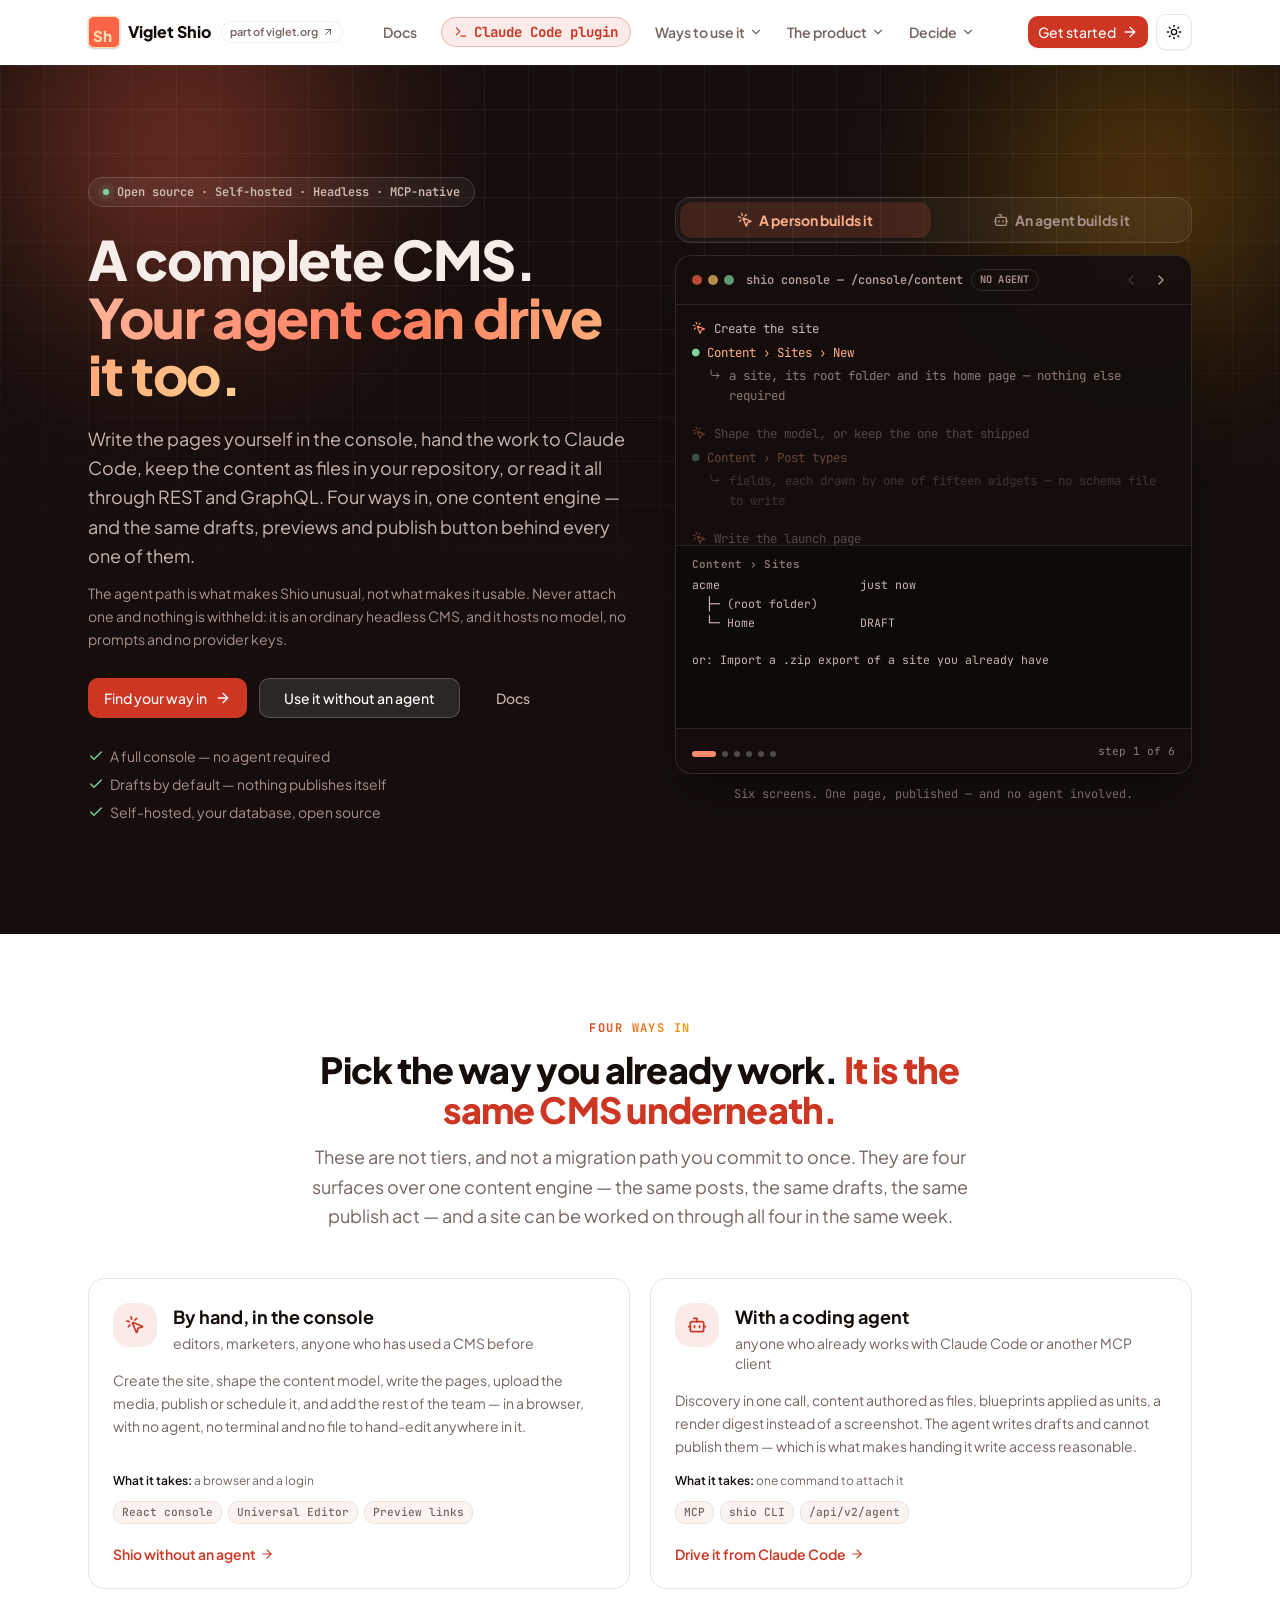
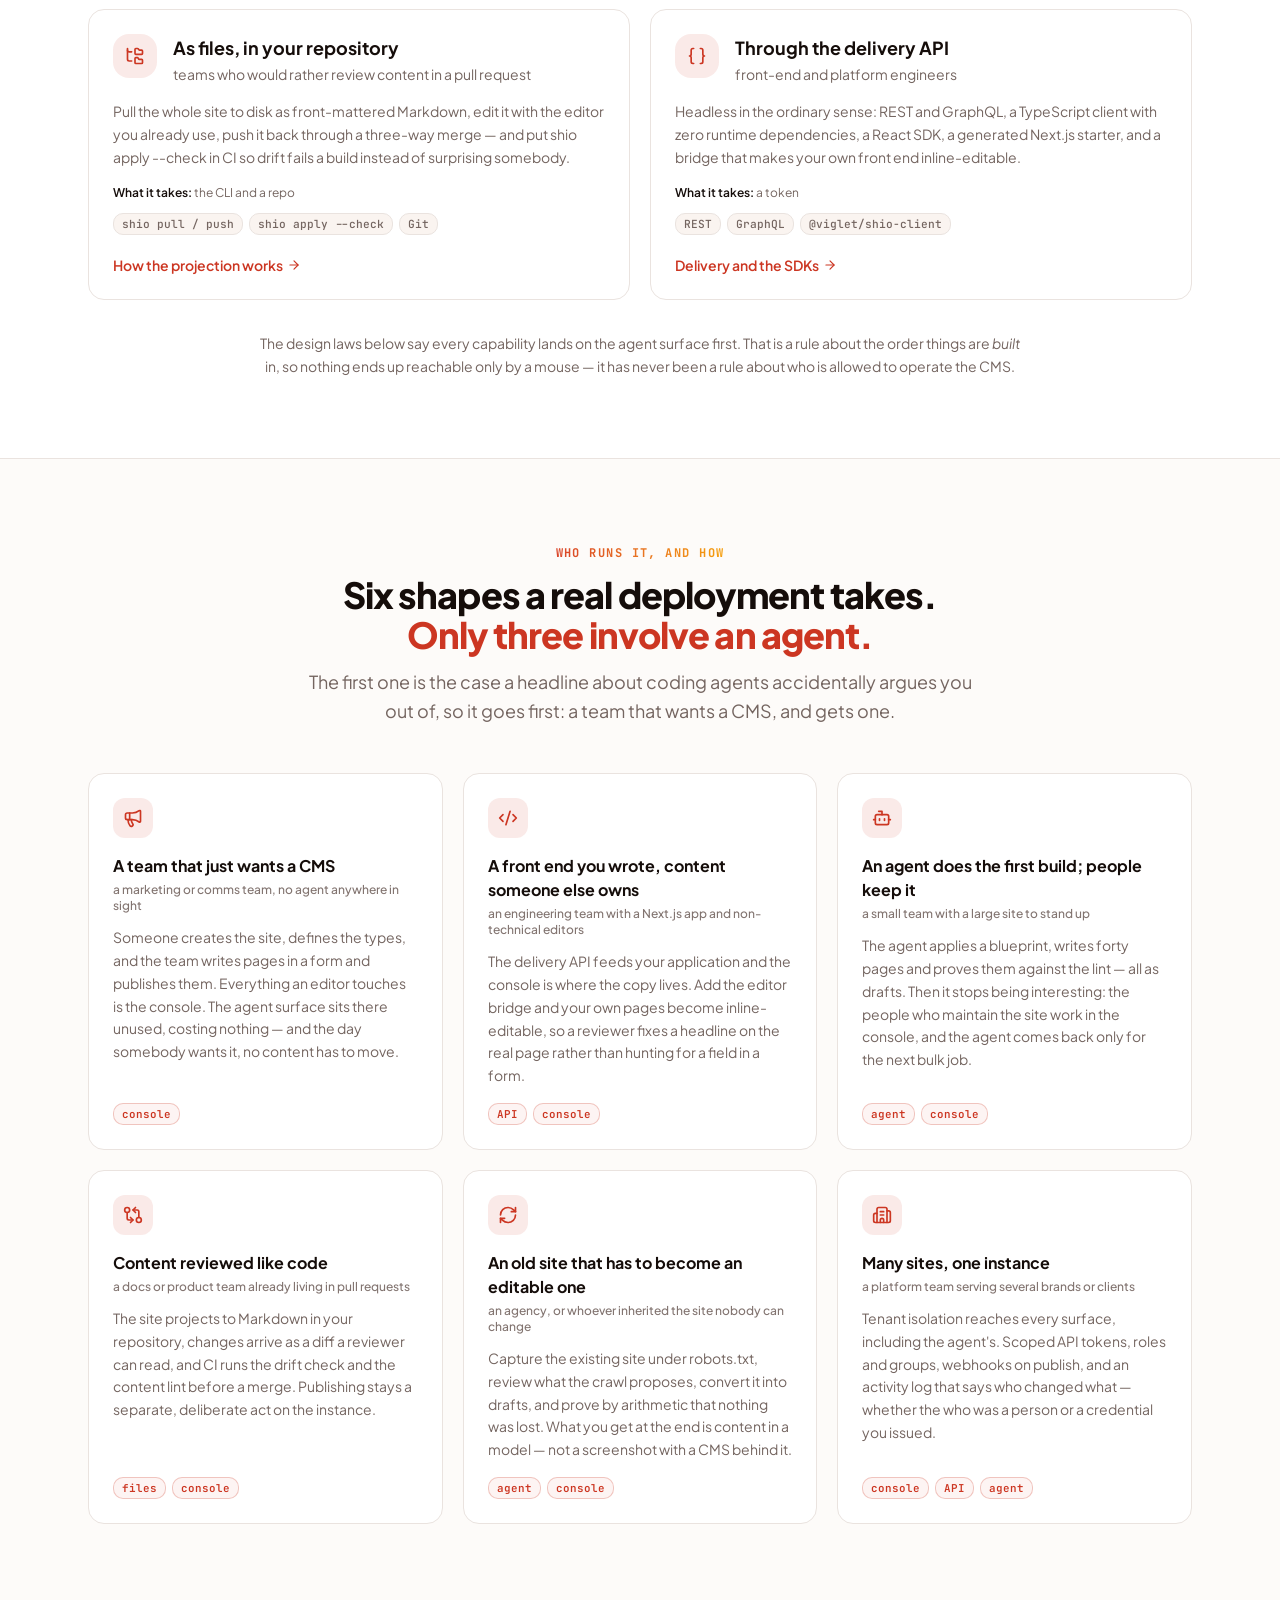
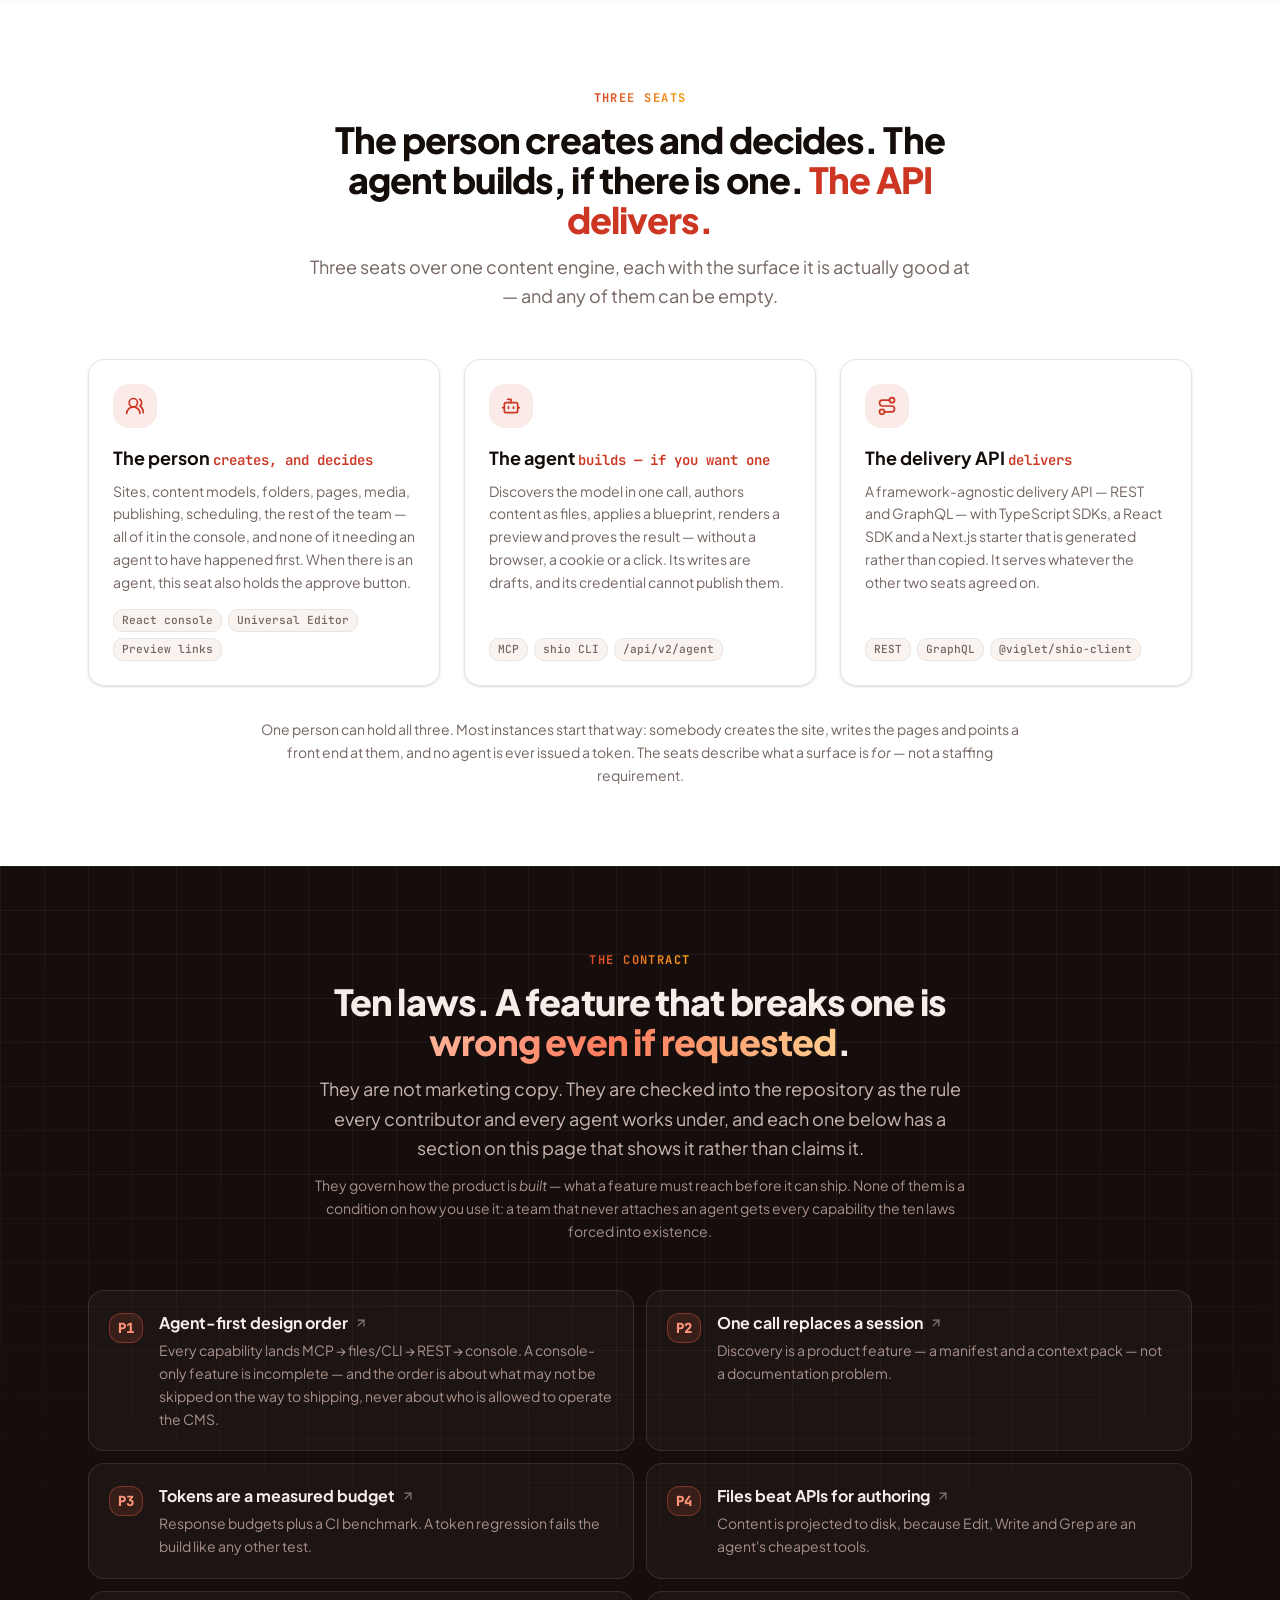
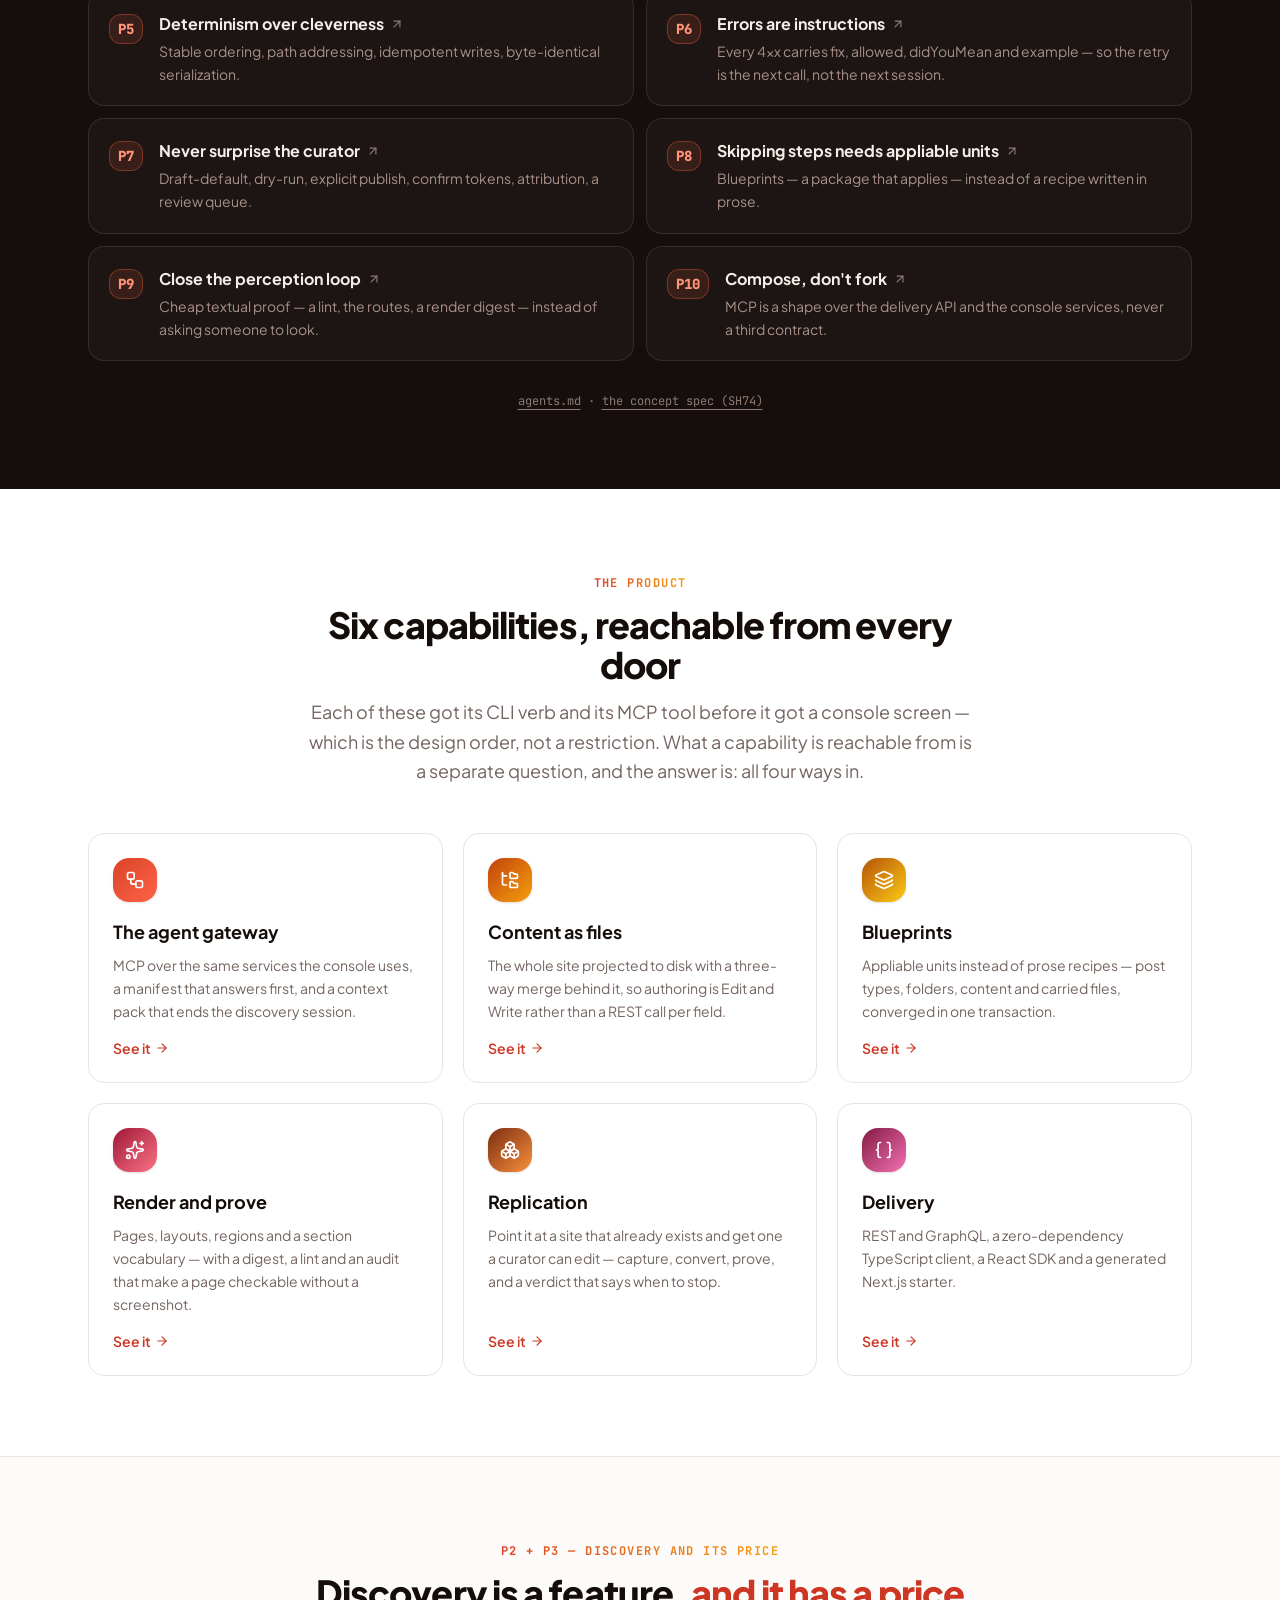
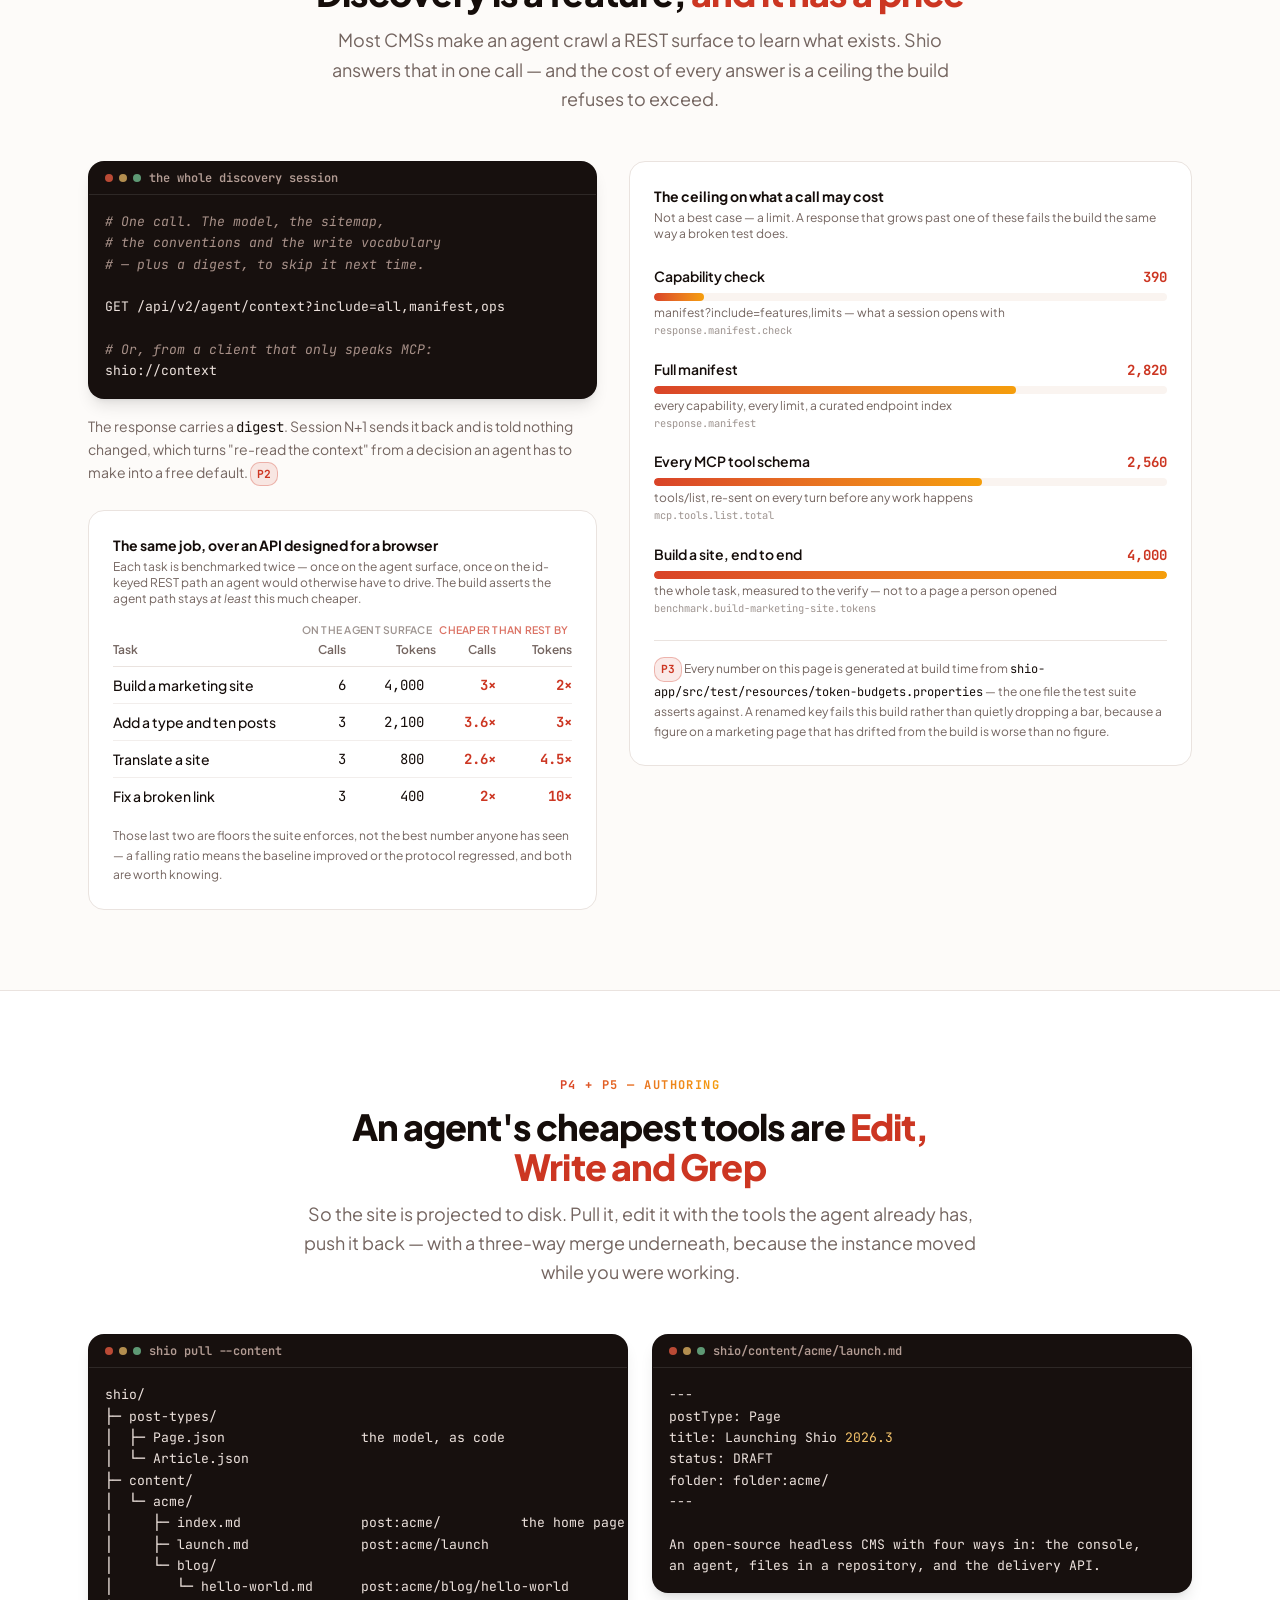
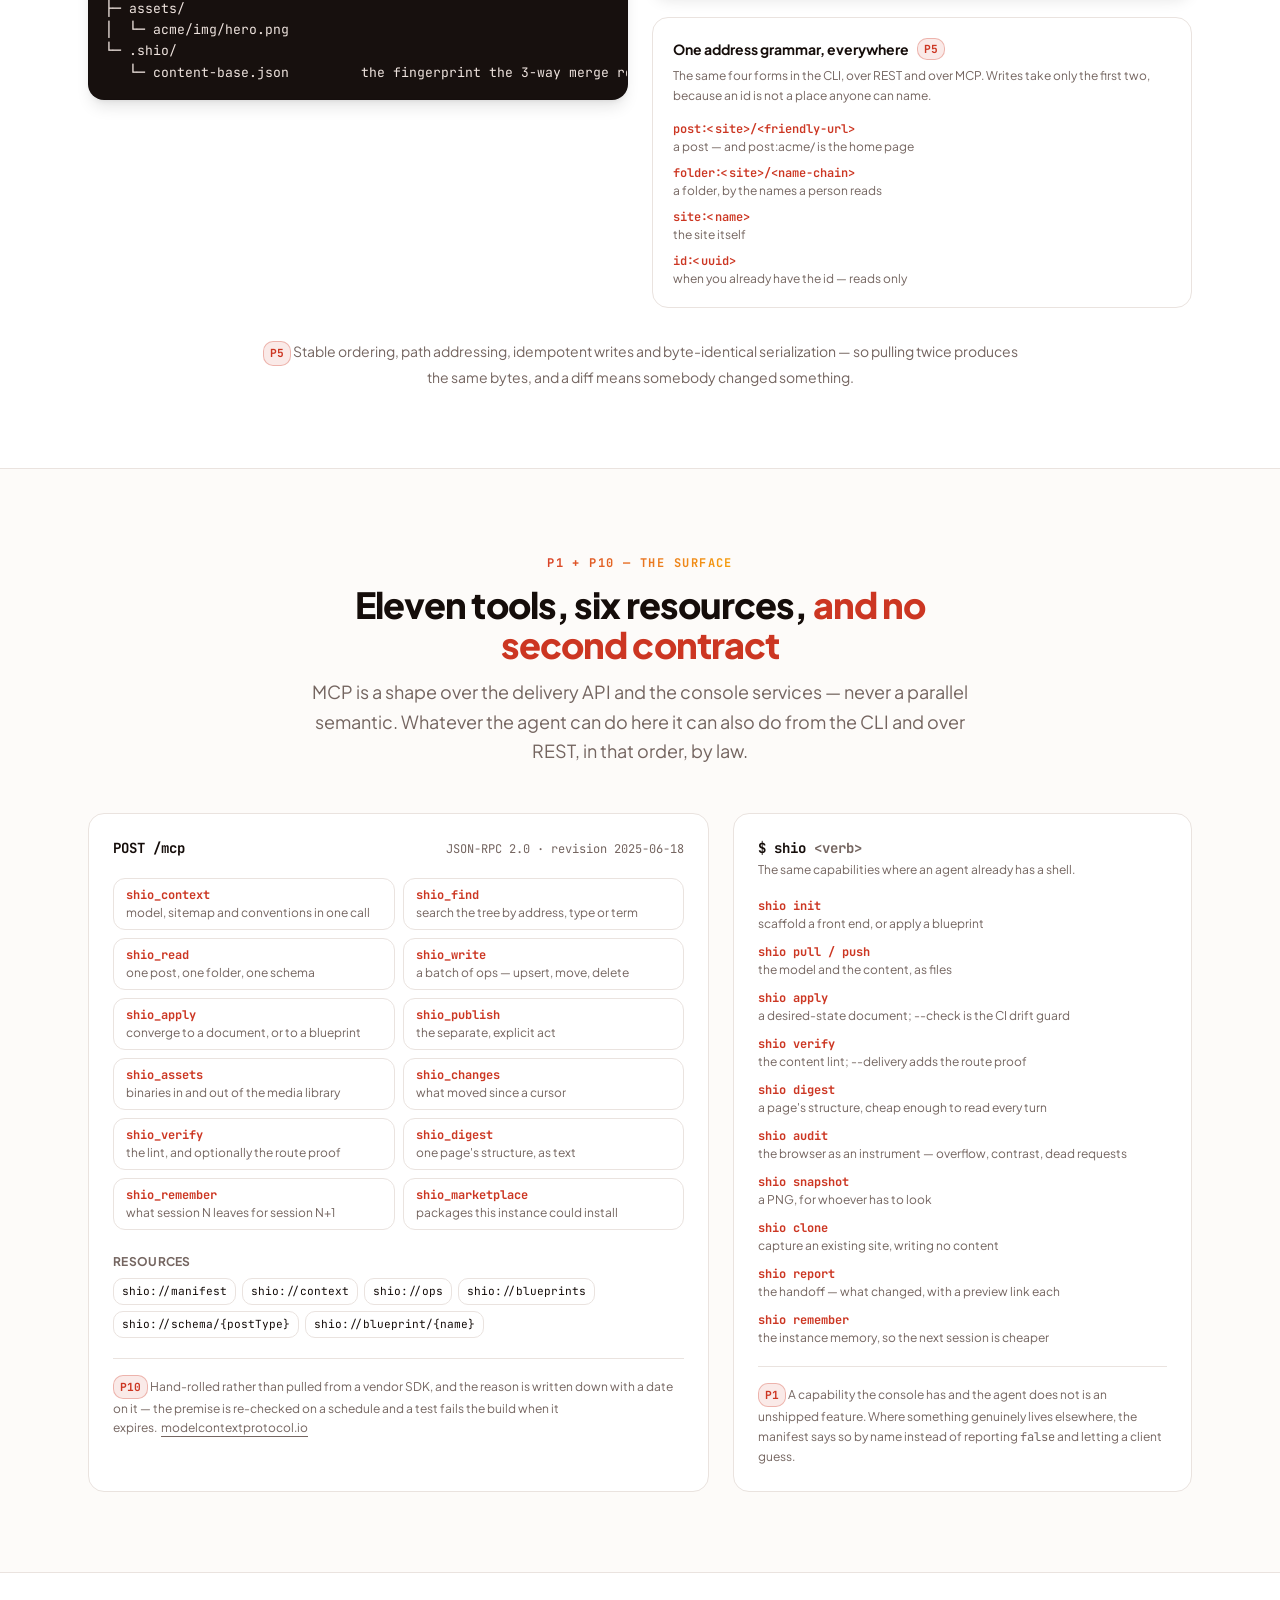
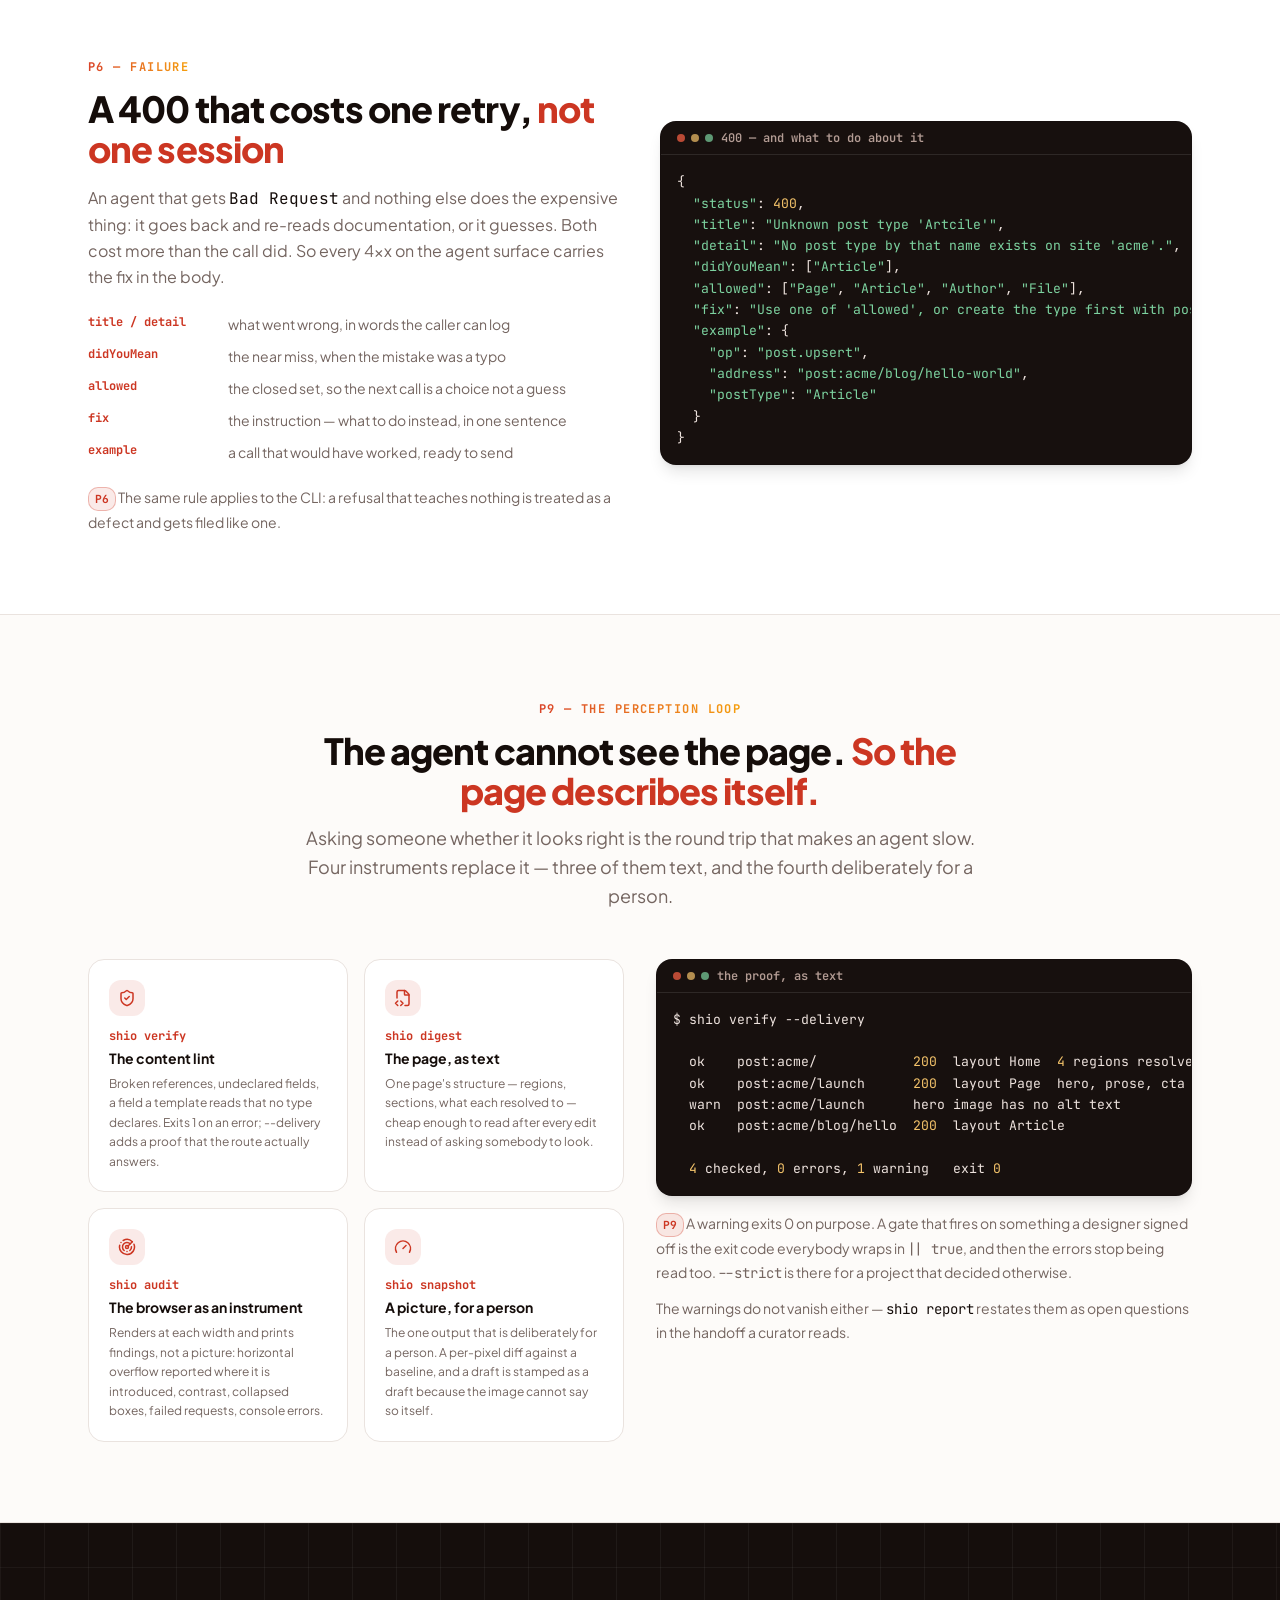
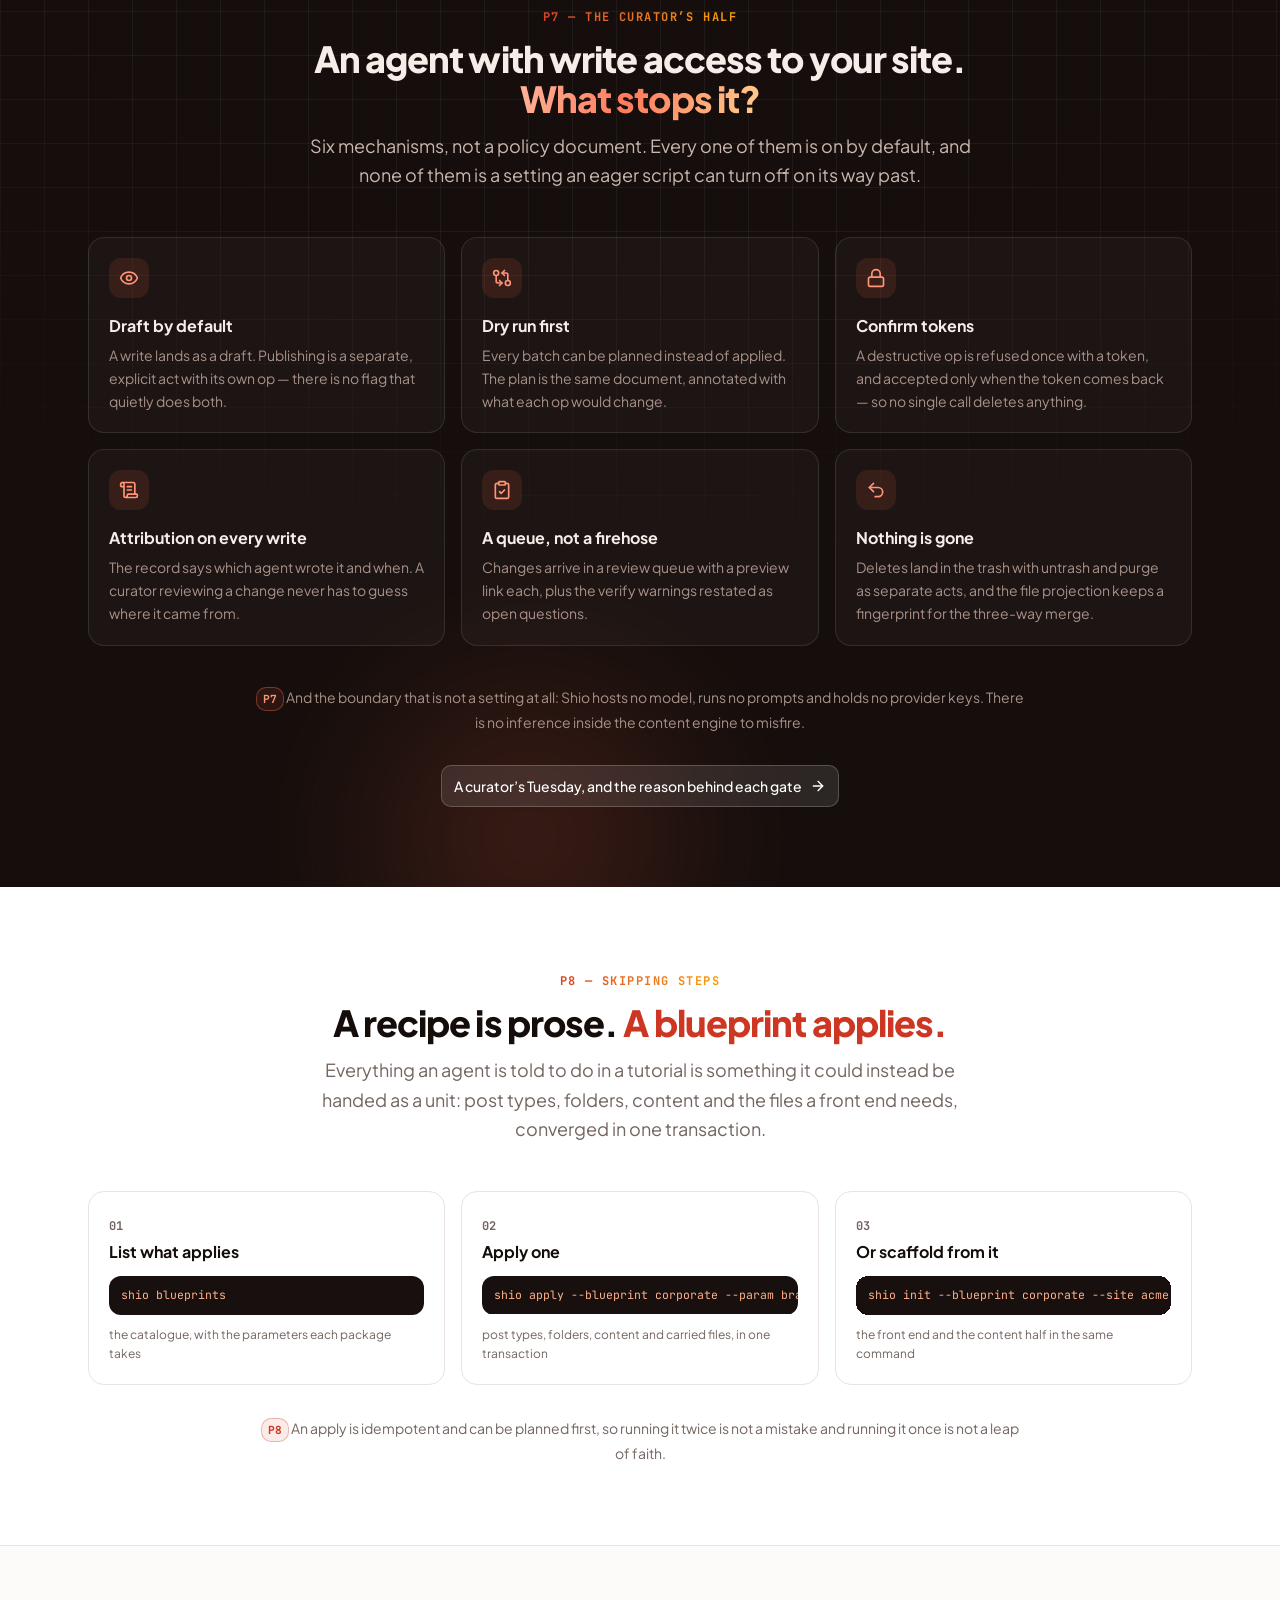
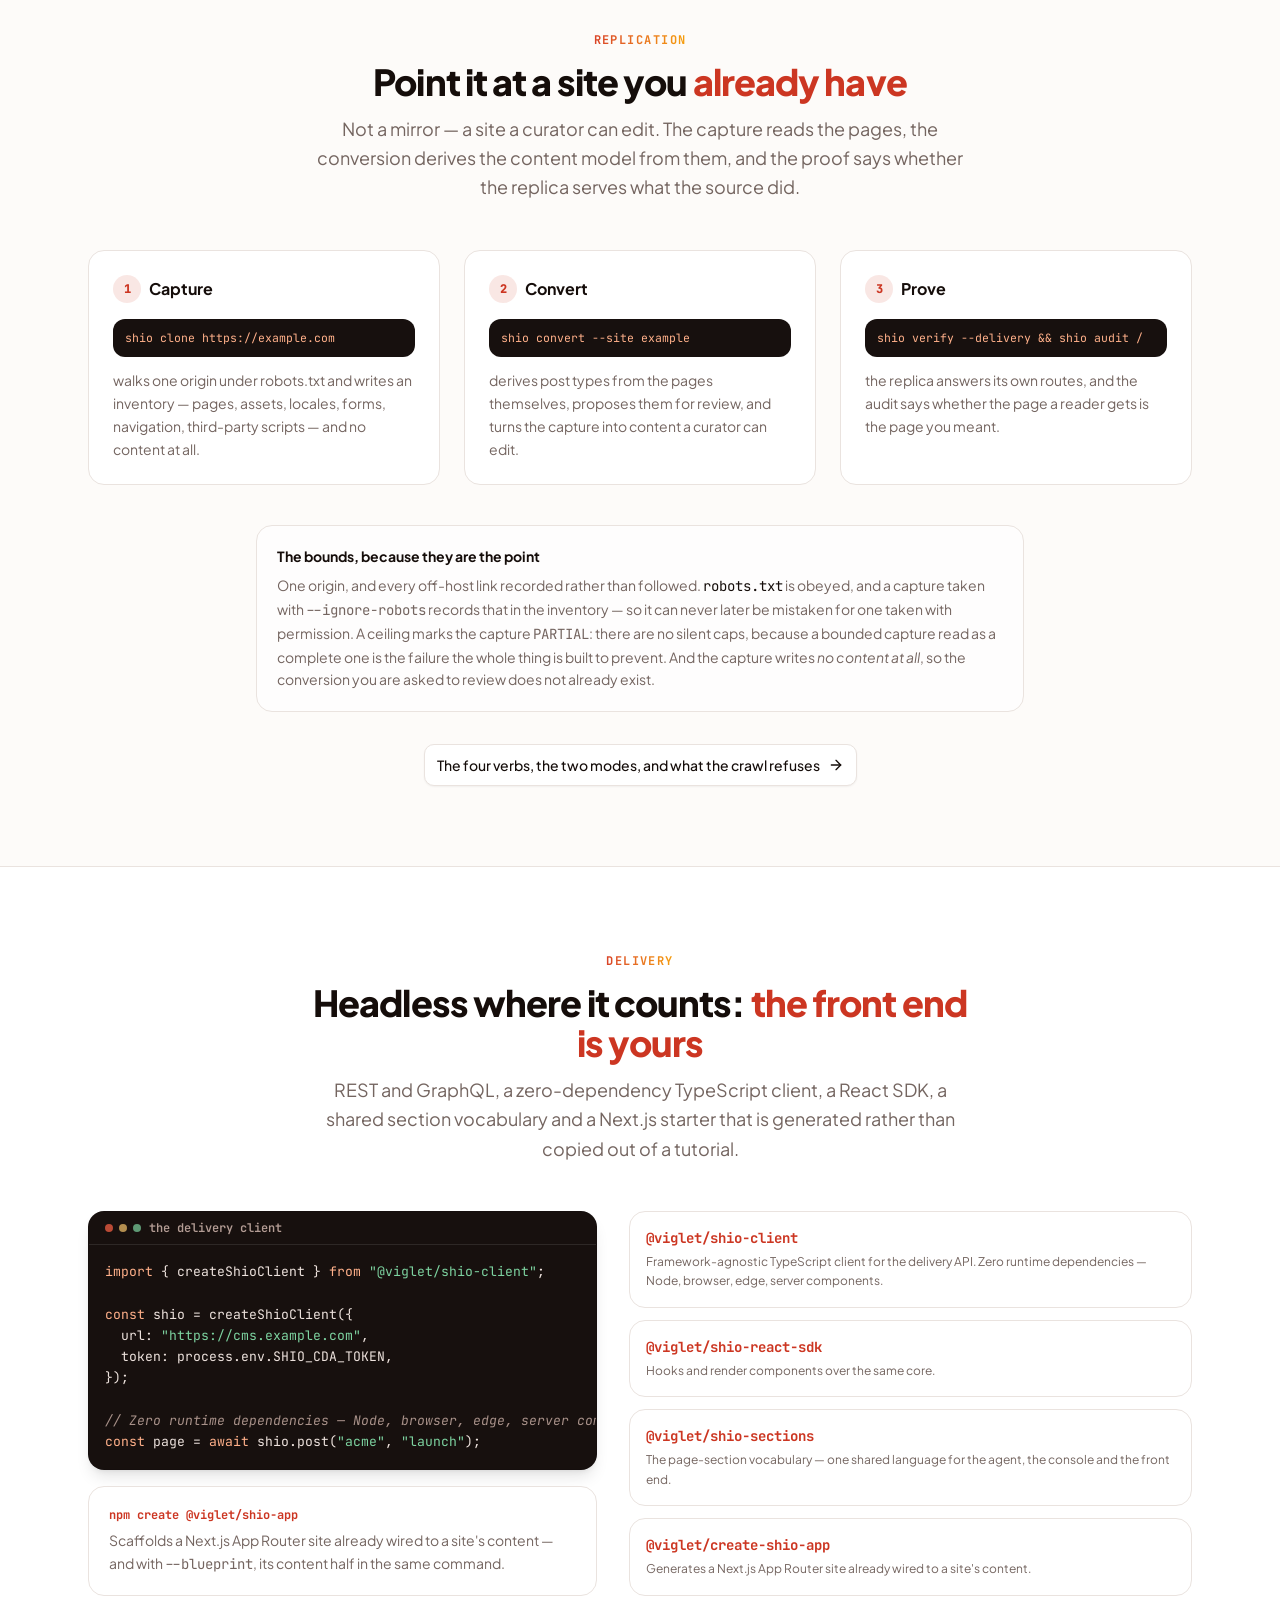
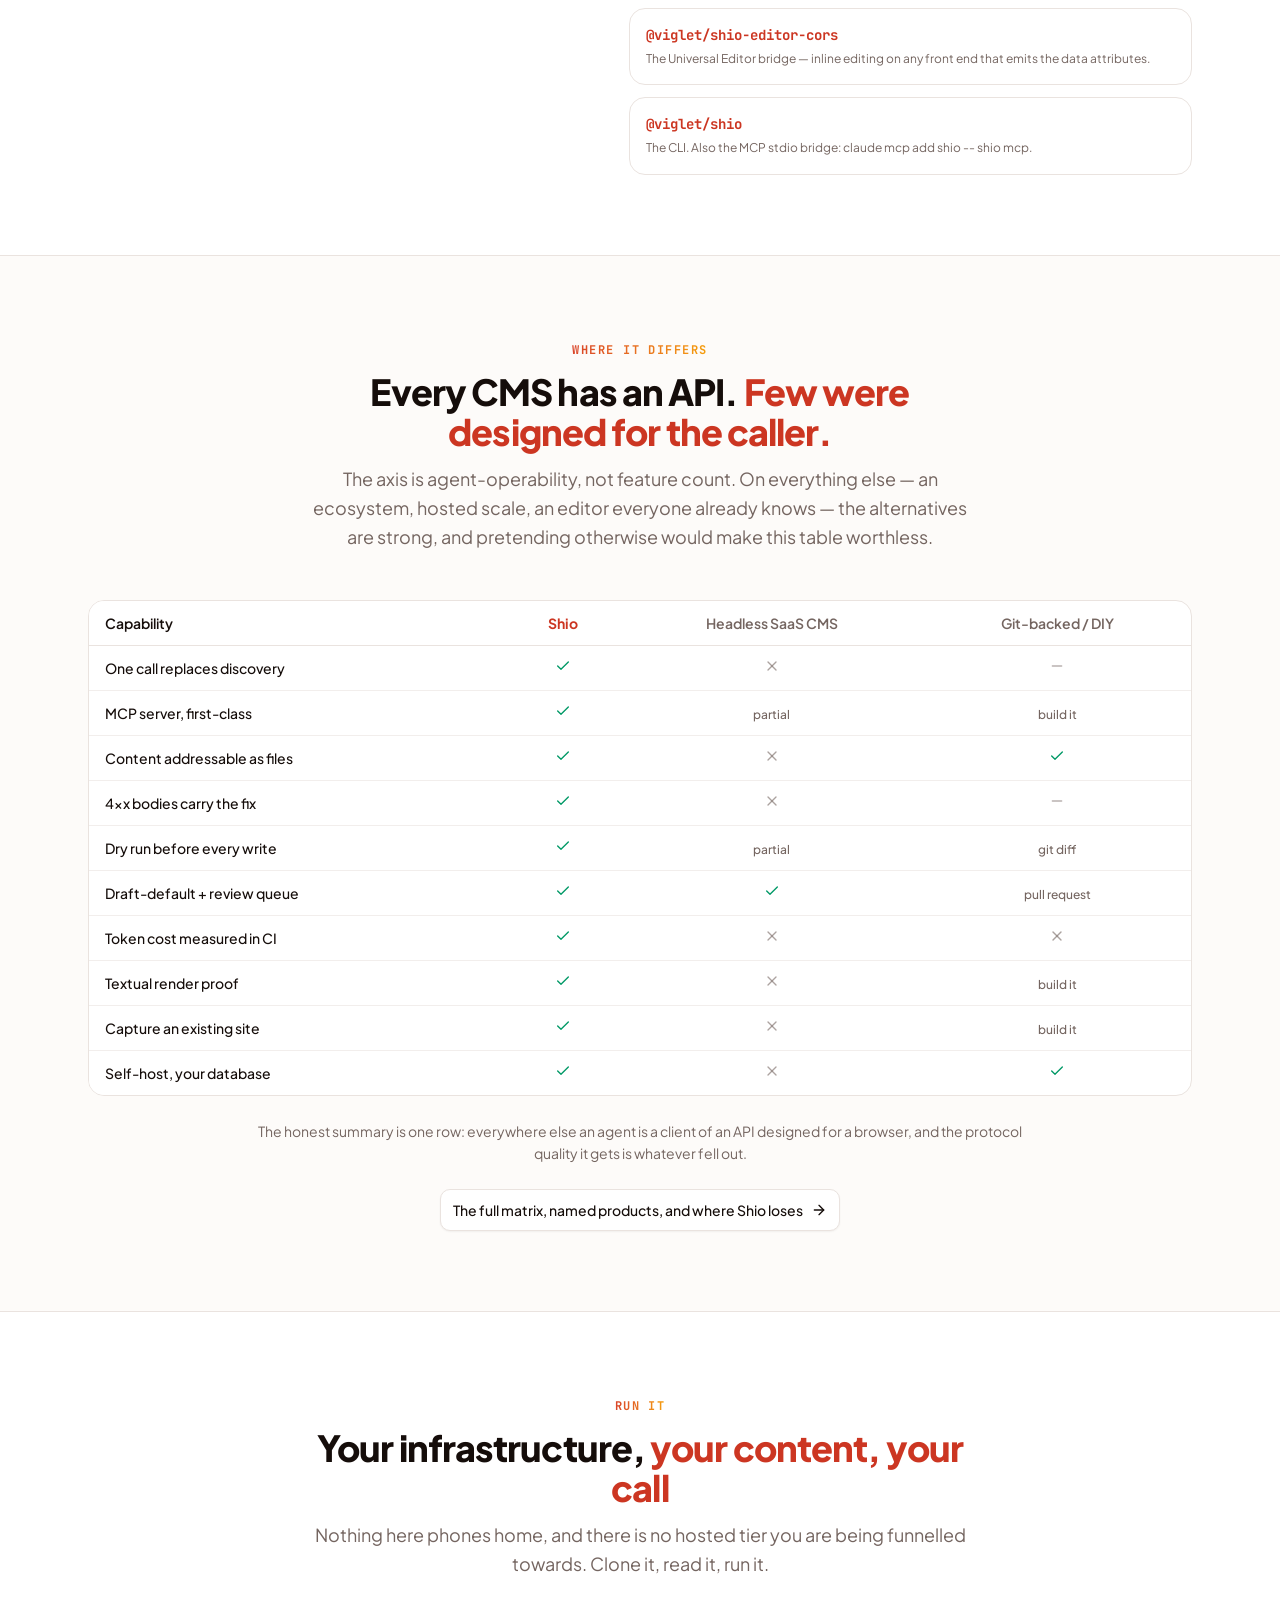
==== commit b8731af8: "deploy: openviglet/shio@1a987f0362e86cc0447a1150387d110b6f2b5942" ====
--- a/claude-code/index.html
+++ b/claude-code/index.html
@@ -38,8 +38,8 @@
       href="https://fonts.googleapis.com/css2?family=Plus+Jakarta+Sans:ital,wght@0,400;0,500;0,600;0,700;0,800;1,400&family=JetBrains+Mono:wght@400;500;700&display=swap"
       rel="stylesheet"
     />
-    <script type="module" crossorigin src="/assets/index-c4sJRosU.js"></script>
-    <link rel="stylesheet" crossorigin href="/assets/index-CrC-IF7i.css">
+    <script type="module" crossorigin src="/assets/index-BkF9KOI7.js"></script>
+    <link rel="stylesheet" crossorigin href="/assets/index-Dx7gC5NM.css">
   </head>
   <body>
     <div id="root"><div class="flex min-h-screen flex-col"><header class="sticky top-0 z-50 backdrop-blur-md transition-colors border-b border-transparent bg-background/60"><div class="mx-auto w-full max-w-6xl px-6 flex h-16 items-center gap-4"><div class="flex shrink-0 items-center gap-2.5"><a href="/" class="text-base" aria-label="Viglet Shio — home"><span class="items-center gap-2 font-extrabold hidden sm:inline-flex"><div aria-label="Sh" style="display:inline-flex;align-items:center;justify-content:flex-start;width:32px;height:32px;flex-shrink:0;background-color:#FF6347;color:#FFDEAD;padding-left:4px;border-radius:6px;border-width:1px;border-style:solid;border-color:#FFDEAD;box-shadow:0 0px 1px rgba(0,0,0,0.22), 0 1px 2px rgba(0,0,0,0.19);box-sizing:border-box;overflow:hidden;user-select:none"><span style="font-size:15px;font-weight:900;line-height:1;margin-top:8px">Sh</span></div><span>Viglet Shio</span></span><span class="inline-flex items-center gap-2 font-extrabold sm:hidden"><div aria-label="Sh" style="display:inline-flex;align-items:center;justify-content:flex-start;width:32px;height:32px;flex-shrink:0;background-color:#FF6347;color:#FFDEAD;padding-left:4px;border-radius:6px;border-width:1px;border-style:solid;border-color:#FFDEAD;box-shadow:0 0px 1px rgba(0,0,0,0.22), 0 1px 2px rgba(0,0,0,0.19);box-sizing:border-box;overflow:hidden;user-select:none"><span style="font-size:15px;font-weight:900;line-height:1;margin-top:8px">Sh</span></div></span></a><a href="https://www.viglet.org" class="hidden items-center gap-1 rounded-full border border-border/60 px-2 py-0.5 text-[11px] font-semibold whitespace-nowrap text-muted-foreground transition-colors hover:border-border hover:text-foreground sm:inline-flex">part of viglet.org<svg xmlns="http://www.w3.org/2000/svg" width="24" height="24" viewBox="0 0 24 24" fill="none" stroke="currentColor" stroke-width="2" stroke-linecap="round" stroke-linejoin="round" class="lucide lucide-arrow-up-right size-3" aria-hidden="true"><path d="M7 7h10v10"></path><path d="M7 17 17 7"></path></svg></a></div><nav class="ml-4 hidden items-center gap-5 lg:flex xl:ml-6 xl:gap-6"><a href="https://docs.viglet.org/shio/" class="text-sm font-semibold whitespace-nowrap text-muted-foreground transition-colors hover:text-foreground">Docs</a><a href="/claude-code" class="inline-flex items-center gap-1.5 rounded-full border border-primary/30 bg-primary/10 px-3 py-1 font-mono text-sm font-bold whitespace-nowrap text-primary transition-colors hover:border-primary/50 hover:bg-primary/15"><svg xmlns="http://www.w3.org/2000/svg" width="24" height="24" viewBox="0 0 24 24" fill="none" stroke="currentColor" stroke-width="2" stroke-linecap="round" stroke-linejoin="round" class="lucide lucide-terminal size-3.5" aria-hidden="true"><path d="M12 19h8"></path><path d="m4 17 6-6-6-6"></path></svg>Claude Code plugin</a><button type="button" id="radix-_R_f5_" aria-haspopup="menu" aria-expanded="false" data-state="closed" class="group flex items-center gap-1 text-sm font-semibold whitespace-nowrap text-muted-foreground outline-hidden transition-colors hover:text-foreground data-[state=open]:text-foreground">Ways to use it<svg xmlns="http://www.w3.org/2000/svg" width="24" height="24" viewBox="0 0 24 24" fill="none" stroke="currentColor" stroke-width="2" stroke-linecap="round" stroke-linejoin="round" class="lucide lucide-chevron-down size-3.5 transition-transform group-data-[state=open]:rotate-180" aria-hidden="true"><path d="m6 9 6 6 6-6"></path></svg></button><button type="button" id="radix-_R_n5_" aria-haspopup="menu" aria-expanded="false" data-state="closed" class="group flex items-center gap-1 text-sm font-semibold whitespace-nowrap text-muted-foreground outline-hidden transition-colors hover:text-foreground data-[state=open]:text-foreground">The product<svg xmlns="http://www.w3.org/2000/svg" width="24" height="24" viewBox="0 0 24 24" fill="none" stroke="currentColor" stroke-width="2" stroke-linecap="round" stroke-linejoin="round" class="lucide lucide-chevron-down size-3.5 transition-transform group-data-[state=open]:rotate-180" aria-hidden="true"><path d="m6 9 6 6 6-6"></path></svg></button><button type="button" id="radix-_R_v5_" aria-haspopup="menu" aria-expanded="false" data-state="closed" class="group flex items-center gap-1 text-sm font-semibold whitespace-nowrap text-muted-foreground outline-hidden transition-colors hover:text-foreground data-[state=open]:text-foreground">Decide<svg xmlns="http://www.w3.org/2000/svg" width="24" height="24" viewBox="0 0 24 24" fill="none" stroke="currentColor" stroke-width="2" stroke-linecap="round" stroke-linejoin="round" class="lucide lucide-chevron-down size-3.5 transition-transform group-data-[state=open]:rotate-180" aria-hidden="true"><path d="m6 9 6 6 6-6"></path></svg></button></nav><div class="ml-auto flex items-center gap-2"><a href="https://docs.viglet.org/shio/" data-slot="button" class="inline-flex items-center justify-center whitespace-nowrap text-sm font-medium transition-all disabled:pointer-events-none disabled:opacity-50 [&amp;_svg]:pointer-events-none [&amp;_svg:not([class*=&#x27;size-&#x27;])]:size-4 shrink-0 [&amp;_svg]:shrink-0 outline-none focus-visible:border-ring focus-visible:ring-ring/50 focus-visible:ring-[3px] aria-invalid:ring-destructive/20 dark:aria-invalid:ring-destructive/40 aria-invalid:border-destructive bg-primary text-primary-foreground shadow-xs hover:bg-primary/90 h-8 rounded-md gap-1.5 px-3 has-[&gt;svg]:px-2.5">Get started<svg xmlns="http://www.w3.org/2000/svg" width="24" height="24" viewBox="0 0 24 24" fill="none" stroke="currentColor" stroke-width="2" stroke-linecap="round" stroke-linejoin="round" class="lucide lucide-arrow-right size-4" aria-hidden="true"><path d="M5 12h14"></path><path d="m12 5 7 7-7 7"></path></svg></a><button data-slot="button" class="inline-flex items-center justify-center gap-2 whitespace-nowrap rounded-md text-sm font-medium transition-all disabled:pointer-events-none disabled:opacity-50 [&amp;_svg]:pointer-events-none [&amp;_svg:not([class*=&#x27;size-&#x27;])]:size-4 shrink-0 [&amp;_svg]:shrink-0 outline-none focus-visible:border-ring focus-visible:ring-ring/50 focus-visible:ring-[3px] aria-invalid:ring-destructive/20 dark:aria-invalid:ring-destructive/40 aria-invalid:border-destructive border bg-background shadow-xs hover:bg-accent hover:text-accent-foreground dark:bg-input/30 dark:border-input dark:hover:bg-input/50 size-9" type="button" id="radix-_R_5l_" aria-haspopup="menu" aria-expanded="false" data-state="closed"><svg xmlns="http://www.w3.org/2000/svg" width="24" height="24" viewBox="0 0 24 24" fill="none" stroke="currentColor" stroke-width="2" stroke-linecap="round" stroke-linejoin="round" class="lucide lucide-sun h-[1.2rem] w-[1.2rem] scale-100 rotate-0 transition-all dark:scale-0 dark:-rotate-90" aria-hidden="true"><circle cx="12" cy="12" r="4"></circle><path d="M12 2v2"></path><path d="M12 20v2"></path><path d="m4.93 4.93 1.41 1.41"></path><path d="m17.66 17.66 1.41 1.41"></path><path d="M2 12h2"></path><path d="M20 12h2"></path><path d="m6.34 17.66-1.41 1.41"></path><path d="m19.07 4.93-1.41 1.41"></path></svg><svg xmlns="http://www.w3.org/2000/svg" width="24" height="24" viewBox="0 0 24 24" fill="none" stroke="currentColor" stroke-width="2" stroke-linecap="round" stroke-linejoin="round" class="lucide lucide-moon absolute h-[1.2rem] w-[1.2rem] scale-0 rotate-90 transition-all dark:scale-100 dark:rotate-0" aria-hidden="true"><path d="M20.985 12.486a9 9 0 1 1-9.473-9.472c.405-.022.617.46.402.803a6 6 0 0 0 8.268 8.268c.344-.215.825-.004.803.401"></path></svg><span class="sr-only">Toggle theme</span></button><button type="button" aria-label="Open menu" aria-expanded="false" class="flex size-9 items-center justify-center rounded-lg text-muted-foreground transition-colors hover:bg-muted hover:text-foreground lg:hidden"><svg xmlns="http://www.w3.org/2000/svg" width="24" height="24" viewBox="0 0 24 24" fill="none" stroke="currentColor" stroke-width="2" stroke-linecap="round" stroke-linejoin="round" class="lucide lucide-menu size-5" aria-hidden="true"><path d="M4 5h16"></path><path d="M4 12h16"></path><path d="M4 19h16"></path></svg></button></div></div></header><main class="flex-1"><section id="top" class="relative isolate overflow-hidden bg-[#150e0c] py-16 text-[#f6ece8] sm:py-20"><div class="grid-bg pointer-events-none absolute inset-0 -z-10"></div><div class="animate-orb-a pointer-events-none absolute -top-40 left-1/3 -z-10 h-[420px] w-[420px] rounded-full bg-[radial-gradient(circle,#ff6347,transparent_70%)] opacity-40 blur-[70px]"></div><div class="mx-auto w-full px-6 max-w-3xl"><span class="inline-block bg-gradient-to-r from-[#d94328] to-[#f59e0b] bg-clip-text font-mono text-xs font-bold tracking-[0.12em] text-transparent uppercase">First five minutes</span><h1 class="mt-3 text-3xl font-extrabold leading-[1.1] tracking-tight sm:text-4xl lg:text-5xl">Hand the CMS to Claude Code in<!-- --> <span class="text-gradient">one command</span></h1><p class="mt-5 text-lg leading-relaxed text-[#c9b6ae]">Shio is built to be operated by a coding agent, so the distance between running an instance and having the agent do something is the number that matters. It is one install and three calls — and the first call is the instance telling the agent what it can do.</p><div class="mt-7"><div class="flex flex-wrap gap-3"><a href="#install" data-slot="button" class="inline-flex items-center justify-center gap-2 whitespace-nowrap text-sm font-medium transition-all disabled:pointer-events-none disabled:opacity-50 [&amp;_svg]:pointer-events-none [&amp;_svg:not([class*=&#x27;size-&#x27;])]:size-4 shrink-0 [&amp;_svg]:shrink-0 outline-none focus-visible:border-ring focus-visible:ring-ring/50 focus-visible:ring-[3px] aria-invalid:ring-destructive/20 dark:aria-invalid:ring-destructive/40 aria-invalid:border-destructive bg-primary text-primary-foreground shadow-xs hover:bg-primary/90 h-10 rounded-md px-6 has-[&gt;svg]:px-4">Install it <svg xmlns="http://www.w3.org/2000/svg" width="24" height="24" viewBox="0 0 24 24" fill="none" stroke="currentColor" stroke-width="2" stroke-linecap="round" stroke-linejoin="round" class="lucide lucide-arrow-right size-4" aria-hidden="true"><path d="M5 12h14"></path><path d="m12 5 7 7-7 7"></path></svg></a><a href="#credential" data-slot="button" class="inline-flex items-center justify-center gap-2 whitespace-nowrap text-sm font-medium transition-all disabled:pointer-events-none disabled:opacity-50 [&amp;_svg]:pointer-events-none [&amp;_svg:not([class*=&#x27;size-&#x27;])]:size-4 shrink-0 [&amp;_svg]:shrink-0 outline-none focus-visible:border-ring focus-visible:ring-ring/50 focus-visible:ring-[3px] aria-invalid:ring-destructive/20 dark:aria-invalid:ring-destructive/40 aria-invalid:border-destructive border shadow-xs dark:border-input dark:hover:bg-input/50 h-10 rounded-md px-6 has-[&gt;svg]:px-4 border-white/20 bg-white/10 text-white hover:bg-white/20 hover:text-white dark:bg-white/10">The credential it runs on</a></div></div></div></section><section id="install" class="py-20"><div class="mx-auto w-full max-w-6xl px-6"><div class="mx-auto mb-12 max-w-2xl text-center"><span class="inline-block bg-gradient-to-r from-[#d94328] to-[#f59e0b] bg-clip-text font-mono text-xs font-bold tracking-[0.12em] text-transparent uppercase">Step one</span><h2 class="mt-3 text-3xl font-extrabold tracking-tight sm:text-4xl">Two ways in, and<!-- --> <span class="text-primary">the second needs no plugin</span></h2><p class="mt-3 text-base leading-relaxed text-muted-foreground sm:text-lg">The plugin is the shortcut: it arrives with the MCP server wired up and the workflows already written. Everything it does is reachable without it.</p></div><div class="grid items-start gap-6 lg:grid-cols-2 [&amp;&gt;*]:min-w-0"><div><h3 class="mb-3 flex items-center gap-2 font-bold"><span class="flex size-6 items-center justify-center rounded-full bg-primary/12 font-mono text-xs font-black text-primary">A</span>The plugin</h3><figure class="overflow-hidden rounded-xl border border-black/10 bg-[#17100e] text-[#ede2dd] shadow-lg dark:border-white/10"><figcaption class="flex items-center gap-2 border-b border-white/10 px-4 py-2 font-mono text-xs font-semibold text-[#b39c94]"><span class="flex gap-1.5" aria-hidden="true"><span class="size-2 rounded-full bg-[#ff6347]/70"></span><span class="size-2 rounded-full bg-[#f5c46b]/70"></span><span class="size-2 rounded-full bg-[#7dd3a0]/70"></span></span>claude — the marketplace route</figcaption><pre class="overflow-x-auto px-4 py-4 text-[0.82rem] leading-relaxed"><code class="font-mono">claude plugin marketplace add openviglet/shio
@@ -54,6 +54,6 @@
 
 <span class="text-[#a89189] italic"># POST /mcp — JSON-RPC 2.0, revision 2025-06-18.</span>
 <span class="text-[#a89189] italic"># GET /mcp is a deliberate 405: this server</span>
-<span class="text-[#a89189] italic"># sends nothing unprompted.</span></code></pre></figure><p class="mt-3 text-sm leading-relaxed text-muted-foreground">Same server, no marketplace. You get the eleven tools and six resources and none of the skills or commands — which is the right trade if you are wiring Shio into something that is not Claude Code.</p></div></div></div></section><section id="plugin" class="border-y border-border bg-muted/40 py-20"><div class="mx-auto w-full max-w-6xl px-6"><div class="mx-auto mb-12 max-w-2xl text-center"><span class="inline-block bg-gradient-to-r from-[#d94328] to-[#f59e0b] bg-clip-text font-mono text-xs font-bold tracking-[0.12em] text-transparent uppercase">Step two</span><h2 class="mt-3 text-3xl font-extrabold tracking-tight sm:text-4xl">A session that starts already knowing Shio</h2><p class="mt-3 text-base leading-relaxed text-muted-foreground sm:text-lg">Instead of spending its first ten calls discovering the instance. The skills load when the work calls for them rather than on every turn — a schema you pay for each turn is a schema you pay for whether you use it or not.</p></div><div class="grid gap-5 md:grid-cols-3 [&amp;&gt;*]:min-w-0"><div class="rounded-2xl border border-border bg-card p-6"><div class="flex size-10 items-center justify-center rounded-lg bg-primary/10 text-primary"><svg xmlns="http://www.w3.org/2000/svg" width="24" height="24" viewBox="0 0 24 24" fill="none" stroke="currentColor" stroke-width="2" stroke-linecap="round" stroke-linejoin="round" class="lucide lucide-workflow size-5" aria-hidden="true"><rect width="8" height="8" x="3" y="3" rx="2"></rect><path d="M7 11v4a2 2 0 0 0 2 2h4"></path><rect width="8" height="8" x="13" y="13" rx="2"></rect></svg></div><h3 class="mt-4 font-bold">Skills</h3><dl class="mt-4 space-y-3"><div><dt class="font-mono text-xs font-bold break-words text-primary">shio-site</dt><dd class="mt-0.5 text-xs leading-relaxed text-muted-foreground">Building and changing pages — addressing, apply, draft-then-publish, moves</dd></div><div><dt class="font-mono text-xs font-bold break-words text-primary">shio-content-model</dt><dd class="mt-0.5 text-xs leading-relaxed text-muted-foreground">Post types and widgets as code — pull/push, the DSL, the traps</dd></div><div><dt class="font-mono text-xs font-bold break-words text-primary">shio-verify</dt><dd class="mt-0.5 text-xs leading-relaxed text-muted-foreground">Checking work before handing it over — the lint&#x27;s severities, digests, incidents</dd></div></dl></div><div class="rounded-2xl border border-border bg-card p-6"><div class="flex size-10 items-center justify-center rounded-lg bg-primary/10 text-primary"><svg xmlns="http://www.w3.org/2000/svg" width="24" height="24" viewBox="0 0 24 24" fill="none" stroke="currentColor" stroke-width="2" stroke-linecap="round" stroke-linejoin="round" class="lucide lucide-square-terminal size-5" aria-hidden="true"><path d="m7 11 2-2-2-2"></path><path d="M11 13h4"></path><rect width="18" height="18" x="3" y="3" rx="2" ry="2"></rect></svg></div><h3 class="mt-4 font-bold">Commands</h3><dl class="mt-4 space-y-3"><div><dt class="font-mono text-xs font-bold break-words text-primary">/shio-start [site]</dt><dd class="mt-0.5 text-xs leading-relaxed text-muted-foreground">Reads the instance — model, sitemap, blueprints, lint state — and stops</dd></div><div><dt class="font-mono text-xs font-bold break-words text-primary">/shio-blueprint &lt;name&gt; &lt;site&gt;</dt><dd class="mt-0.5 text-xs leading-relaxed text-muted-foreground">Plans a blueprint, asks, applies, reports the verification</dd></div><div><dt class="font-mono text-xs font-bold break-words text-primary">/shio-check [site]</dt><dd class="mt-0.5 text-xs leading-relaxed text-muted-foreground">Verifies and reports errors, warnings and not-checked separately</dd></div></dl></div><div class="rounded-2xl border border-border bg-card p-6"><div class="flex size-10 items-center justify-center rounded-lg bg-primary/10 text-primary"><svg xmlns="http://www.w3.org/2000/svg" width="24" height="24" viewBox="0 0 24 24" fill="none" stroke="currentColor" stroke-width="2" stroke-linecap="round" stroke-linejoin="round" class="lucide lucide-file-stack size-5" aria-hidden="true"><path d="M11 21a1 1 0 0 1-1 1H4a1 1 0 0 1-1-1v-8a1 1 0 0 1 1-1"></path><path d="M16 16a1 1 0 0 1-1 1H9a1 1 0 0 1-1-1V8a1 1 0 0 1 1-1"></path><path d="M21 6a2 2 0 0 0-.586-1.414l-2-2A2 2 0 0 0 17 2h-3a1 1 0 0 0-1 1v8a1 1 0 0 0 1 1h6a1 1 0 0 0 1-1z"></path></svg></div><h3 class="mt-4 font-bold">Project instructions</h3><dl class="mt-4 space-y-3"><div><dt class="font-mono text-xs font-bold break-words text-primary">AGENTS.fragment.md</dt><dd class="mt-0.5 text-xs leading-relaxed text-muted-foreground">Paste into your project&#x27;s AGENTS.md so the conventions survive a session without the plugin</dd></div></dl></div></div></div></section><section id="first-calls" class="py-20"><div class="mx-auto w-full max-w-6xl px-6"><div class="mx-auto mb-12 max-w-2xl text-center"><span class="inline-block bg-gradient-to-r from-[#d94328] to-[#f59e0b] bg-clip-text font-mono text-xs font-bold tracking-[0.12em] text-transparent uppercase">Step three</span><h2 class="mt-3 text-3xl font-extrabold tracking-tight sm:text-4xl">What a session<!-- --> <span class="text-primary">actually opens with</span></h2><p class="mt-3 text-base leading-relaxed text-muted-foreground sm:text-lg">Three calls, in this order, whether the agent came through the plugin or through a bare bridge. The first two are discovery and the third is the work.</p></div><ol class="space-y-4"><li class="grid gap-4 rounded-xl border border-border bg-card p-6 sm:grid-cols-[auto_1fr] [&amp;&gt;*]:min-w-0"><span class="flex size-8 items-center justify-center rounded-full bg-primary/12 font-mono text-sm font-black text-primary">1</span><div><p class="text-sm font-semibold text-muted-foreground">Can this instance do what I need?</p><pre class="mt-2 overflow-x-auto rounded-lg bg-[#17100e] px-3 py-2.5 font-mono text-[0.75rem] leading-relaxed text-[#ffb08a]"><code>GET /agent/manifest?include=features,limits</code></pre><p class="mt-3 text-sm leading-relaxed">Capabilities and limits. Unshipped ones read false, never absent; where a capability lives elsewhere, `elsewhere` names the command.</p><span class="mt-3 inline-flex rounded-md border border-border bg-muted px-2 py-0.5 font-mono text-[0.7rem] font-semibold text-muted-foreground">298 tokens</span></div></li><li class="grid gap-4 rounded-xl border border-border bg-card p-6 sm:grid-cols-[auto_1fr] [&amp;&gt;*]:min-w-0"><span class="flex size-8 items-center justify-center rounded-full bg-primary/12 font-mono text-sm font-black text-primary">2</span><div><p class="text-sm font-semibold text-muted-foreground">What is here, and how do I write to it?</p><pre class="mt-2 overflow-x-auto rounded-lg bg-[#17100e] px-3 py-2.5 font-mono text-[0.75rem] leading-relaxed text-[#ffb08a]"><code>GET /agent/context?include=all,manifest,ops</code></pre><p class="mt-3 text-sm leading-relaxed">The content model, the sitemap, the conventions and every op with the keys it takes — plus a digest, so session N+1 can skip this.</p><span class="mt-3 inline-flex rounded-md border border-border bg-muted px-2 py-0.5 font-mono text-[0.7rem] font-semibold text-muted-foreground">one call</span></div></li><li class="grid gap-4 rounded-xl border border-border bg-card p-6 sm:grid-cols-[auto_1fr] [&amp;&gt;*]:min-w-0"><span class="flex size-8 items-center justify-center rounded-full bg-primary/12 font-mono text-sm font-black text-primary">3</span><div><p class="text-sm font-semibold text-muted-foreground">Change something</p><pre class="mt-2 overflow-x-auto rounded-lg bg-[#17100e] px-3 py-2.5 font-mono text-[0.75rem] leading-relaxed text-[#ffb08a]"><code>POST /agent/batch  { dryRun: true, ops: [...] }</code></pre><p class="mt-3 text-sm leading-relaxed">The plan first: what each op would change. Then the same document without dryRun — and it lands as a draft.</p><span class="mt-3 inline-flex rounded-md border border-border bg-muted px-2 py-0.5 font-mono text-[0.7rem] font-semibold text-muted-foreground">reviewable</span></div></li></ol><p class="mx-auto mt-8 max-w-3xl text-center text-sm leading-relaxed text-muted-foreground"><span class="inline-flex items-center rounded-md border px-1.5 py-0.5 font-mono text-[0.7rem] font-bold border-primary/30 bg-primary/10 text-primary">P2</span> The same three exist as MCP tools —<!-- --> <span class="font-mono text-foreground">shio_context</span>,<!-- --> <span class="font-mono text-foreground">shio_write</span> — and as resources a client can read directly:<!-- --> <span class="font-mono text-foreground">shio://manifest</span>,<!-- --> <span class="font-mono text-foreground">shio://context</span>,<!-- --> <span class="font-mono text-foreground">shio://ops</span>.</p></div></section><section id="credential" class="border-y border-border bg-muted/40 py-20"><div class="mx-auto w-full max-w-6xl px-6"><div class="mx-auto mb-12 max-w-2xl text-center"><span class="inline-block bg-gradient-to-r from-[#d94328] to-[#f59e0b] bg-clip-text font-mono text-xs font-bold tracking-[0.12em] text-transparent uppercase">The credential</span><h2 class="mt-3 text-3xl font-extrabold tracking-tight sm:text-4xl">A scope of its own, and<!-- --> <span class="text-primary">deliberately not a superset</span></h2><p class="mt-3 text-base leading-relaxed text-muted-foreground sm:text-lg">An agent needs to write, and the two credentials that already existed were both wrong: one can patch live content outside the agent protocol&#x27;s guards, and the other is every capability the account holder has, with no expiry.</p></div><div class="relative overflow-hidden"><div class="overflow-x-auto rounded-xl border border-border bg-card"><table class="w-full min-w-[42rem] border-collapse text-sm"><thead><tr class="border-b border-border"><th class="sticky left-0 bg-card px-4 py-3 text-left font-semibold">Scope</th><th class="px-4 py-3 text-left font-semibold">Reads</th><th class="px-4 py-3 text-left font-semibold">Writes</th></tr></thead><tbody><tr class="border-b border-border/60 last:border-0"><td class="sticky left-0 bg-inherit px-4 py-3"><span class="font-mono text-xs font-bold">READ</span></td><td class="px-4 py-3 text-muted-foreground">published content</td><td class="px-4 py-3 text-muted-foreground">nothing</td></tr><tr class="border-b border-border/60 last:border-0"><td class="sticky left-0 bg-inherit px-4 py-3"><span class="font-mono text-xs font-bold">PREVIEW</span></td><td class="px-4 py-3 text-muted-foreground">published + drafts</td><td class="px-4 py-3 text-muted-foreground">nothing</td></tr><tr class="border-b border-border/60 last:border-0"><td class="sticky left-0 bg-inherit px-4 py-3"><span class="font-mono text-xs font-bold">WRITE</span></td><td class="px-4 py-3 text-muted-foreground">published + drafts</td><td class="px-4 py-3 text-muted-foreground">the delivery API, including published content</td></tr><tr class="border-b border-border/60 bg-primary/5 last:border-0"><td class="sticky left-0 bg-inherit px-4 py-3"><span class="font-mono text-xs font-bold text-primary">AGENT</span></td><td class="px-4 py-3 text-muted-foreground">published + drafts</td><td class="px-4 py-3 text-muted-foreground">the agent surface only — /api/v2/agent/** and /mcp</td></tr></tbody></table></div><div aria-hidden="true" class="pointer-events-none absolute inset-y-0 right-0 w-8 bg-gradient-to-l to-transparent sm:hidden from-muted/40"></div></div><div class="mx-auto mt-8 max-w-3xl rounded-xl border border-border bg-background/60 p-5"><h3 class="flex items-center gap-2 text-sm font-bold"><svg xmlns="http://www.w3.org/2000/svg" width="24" height="24" viewBox="0 0 24 24" fill="none" stroke="currentColor" stroke-width="2" stroke-linecap="round" stroke-linejoin="round" class="lucide lucide-shield-check size-4 text-primary" aria-hidden="true"><path d="M20 13c0 5-3.5 7.5-7.66 8.95a1 1 0 0 1-.67-.01C7.5 20.5 4 18 4 13V6a1 1 0 0 1 1-1c2 0 4.5-1.2 6.24-2.72a1.17 1.17 0 0 1 1.52 0C14.51 3.81 17 5 19 5a1 1 0 0 1 1 1z"></path><path d="m9 12 2 2 4-4"></path></svg>The invariant this exists to hold</h3><p class="mt-2 text-sm leading-relaxed text-muted-foreground">The agent path is never a privilege escalation — and since<!-- --> <span class="font-mono text-foreground">AGENT</span> exists, it is not a privilege <em>superset</em> either. It reads like a preview token, because an agent works on drafts; it writes on<!-- --> <span class="font-mono text-foreground">/api/v2/agent/**</span> and<!-- --> <span class="font-mono text-foreground">/mcp</span> and nowhere else, so it cannot reach the delivery write path that patches published content directly. Tenant isolation and the content ACL apply identically on every surface. <span class="inline-flex items-center rounded-md border px-1.5 py-0.5 font-mono text-[0.7rem] font-bold border-primary/30 bg-primary/10 text-primary">P7</span></p></div></div></section><section id="rules" class="py-20"><div class="mx-auto w-full max-w-6xl px-6"><div class="grid items-start gap-10 lg:grid-cols-[1fr_1fr] [&amp;&gt;*]:min-w-0"><div><div class="mx-auto mb-12 max-w-2xl text-center"><span class="inline-block bg-gradient-to-r from-[#d94328] to-[#f59e0b] bg-clip-text font-mono text-xs font-bold tracking-[0.12em] text-transparent uppercase">What it encodes</span><h2 class="mt-3 text-3xl font-extrabold tracking-tight sm:text-4xl">Four rules, all of them expensive to learn the other way</h2></div><ul class="space-y-3"><li class="flex gap-3"><svg xmlns="http://www.w3.org/2000/svg" width="24" height="24" viewBox="0 0 24 24" fill="none" stroke="currentColor" stroke-width="2" stroke-linecap="round" stroke-linejoin="round" class="lucide lucide-check mt-0.5 size-4 shrink-0 text-primary" aria-hidden="true"><path d="M20 6 9 17l-5-5"></path></svg><span class="text-sm leading-relaxed">Content is addressed by path, never by a UUID carried between calls.</span></li><li class="flex gap-3"><svg xmlns="http://www.w3.org/2000/svg" width="24" height="24" viewBox="0 0 24 24" fill="none" stroke="currentColor" stroke-width="2" stroke-linecap="round" stroke-linejoin="round" class="lucide lucide-check mt-0.5 size-4 shrink-0 text-primary" aria-hidden="true"><path d="M20 6 9 17l-5-5"></path></svg><span class="text-sm leading-relaxed">shio_apply before shio_write: a statement re-runs safely, a script does not.</span></li><li class="flex gap-3"><svg xmlns="http://www.w3.org/2000/svg" width="24" height="24" viewBox="0 0 24 24" fill="none" stroke="currentColor" stroke-width="2" stroke-linecap="round" stroke-linejoin="round" class="lucide lucide-check mt-0.5 size-4 shrink-0 text-primary" aria-hidden="true"><path d="M20 6 9 17l-5-5"></path></svg><span class="text-sm leading-relaxed">dryRun first, always. Read the plan — a delete line is a stop-and-ask.</span></li><li class="flex gap-3"><svg xmlns="http://www.w3.org/2000/svg" width="24" height="24" viewBox="0 0 24 24" fill="none" stroke="currentColor" stroke-width="2" stroke-linecap="round" stroke-linejoin="round" class="lucide lucide-check mt-0.5 size-4 shrink-0 text-primary" aria-hidden="true"><path d="M20 6 9 17l-5-5"></path></svg><span class="text-sm leading-relaxed">Writes land in DRAFT. Publishing is a separate, explicit step.</span></li></ul><p class="mt-6 text-sm leading-relaxed text-muted-foreground">They are in the plugin so a session does not have to discover them, and in<!-- --> <span class="font-mono text-foreground">AGENTS.fragment.md</span> <!-- -->so they survive a session that does not have the plugin.</p></div><div class="rounded-2xl border border-border bg-card p-6"><h3 class="flex items-center gap-2 font-bold"><svg xmlns="http://www.w3.org/2000/svg" width="24" height="24" viewBox="0 0 24 24" fill="none" stroke="currentColor" stroke-width="2" stroke-linecap="round" stroke-linejoin="round" class="lucide lucide-ban size-4 text-muted-foreground" aria-hidden="true"><circle cx="12" cy="12" r="10"></circle><path d="M4.929 4.929 19.07 19.071"></path></svg>Two things Shio will not do</h3><div class="mt-4 space-y-4 text-sm leading-relaxed text-muted-foreground"><p><span class="font-semibold text-foreground">It hosts no model and runs no prompts.</span> <!-- -->There is no provider API key in the CMS, no bundled inference and no &quot;generate this page for me&quot; button. Shio is the substrate your agent drives; the agent is yours, and so is the model behind it.</p><p><span class="font-semibold text-foreground">It does not make MCP the only door.</span> <!-- -->Every capability lands on MCP, the CLI and REST — in that order, by law. A reader who does not use Claude Code loses the skills and the slash commands, and nothing else. <span class="inline-flex items-center rounded-md border px-1.5 py-0.5 font-mono text-[0.7rem] font-bold border-primary/30 bg-primary/10 text-primary">P1</span></p></div><p class="mt-5 border-t border-border pt-4 text-xs text-muted-foreground"><a href="https://github.com/openviglet/shio" target="_blank" rel="noreferrer" class="underline underline-offset-4 hover:text-foreground">claude-plugin/</a> <!-- -->in the repository is the source for everything on this page.</p></div></div></div></section><section class="py-20" data-md-skip="true"><div class="mx-auto w-full max-w-6xl px-6"><div class="relative isolate overflow-hidden rounded-3xl border border-white/10 bg-[#150e0c] px-6 py-16 text-center text-white"><div class="grid-bg pointer-events-none absolute inset-0 -z-10"></div><div class="animate-orb-a pointer-events-none absolute -top-24 left-1/2 -z-10 h-80 w-80 -translate-x-1/2 rounded-full bg-[radial-gradient(circle,#ff6347,transparent_70%)] opacity-45 blur-[70px]"></div><h2 class="text-3xl font-extrabold tracking-tight sm:text-4xl">Run the CMS. Attach the agent whenever you feel like it.</h2><p class="mx-auto mt-3 max-w-xl text-base text-[#c9b6ae] sm:text-lg">One container and a database, and a console your team can work in on the first afternoon. Open source, no hosted tier you are being funnelled towards, and the whole design argument checked into the repository.</p><div class="mt-8 flex flex-wrap justify-center gap-3"><a href="https://docs.viglet.org/shio/" data-slot="button" class="inline-flex items-center justify-center gap-2 whitespace-nowrap text-sm font-medium transition-all disabled:pointer-events-none disabled:opacity-50 [&amp;_svg]:pointer-events-none [&amp;_svg:not([class*=&#x27;size-&#x27;])]:size-4 shrink-0 [&amp;_svg]:shrink-0 outline-none focus-visible:border-ring focus-visible:ring-ring/50 focus-visible:ring-[3px] aria-invalid:ring-destructive/20 dark:aria-invalid:ring-destructive/40 aria-invalid:border-destructive bg-primary text-primary-foreground shadow-xs hover:bg-primary/90 h-10 rounded-md px-6 has-[&gt;svg]:px-4">Install it <svg xmlns="http://www.w3.org/2000/svg" width="24" height="24" viewBox="0 0 24 24" fill="none" stroke="currentColor" stroke-width="2" stroke-linecap="round" stroke-linejoin="round" class="lucide lucide-arrow-right size-4" aria-hidden="true"><path d="M5 12h14"></path><path d="m12 5 7 7-7 7"></path></svg></a><a href="/console" data-slot="button" class="inline-flex items-center justify-center gap-2 whitespace-nowrap text-sm font-medium transition-all disabled:pointer-events-none disabled:opacity-50 [&amp;_svg]:pointer-events-none [&amp;_svg:not([class*=&#x27;size-&#x27;])]:size-4 shrink-0 [&amp;_svg]:shrink-0 outline-none focus-visible:border-ring focus-visible:ring-ring/50 focus-visible:ring-[3px] aria-invalid:ring-destructive/20 dark:aria-invalid:ring-destructive/40 aria-invalid:border-destructive border shadow-xs dark:border-input dark:hover:bg-input/50 h-10 rounded-md px-6 has-[&gt;svg]:px-4 border-white/20 bg-white/10 text-white hover:bg-white/20 hover:text-white dark:bg-white/10">Use it without an agent</a><a href="https://github.com/openviglet/shio" target="_blank" rel="noreferrer" data-slot="button" class="inline-flex items-center justify-center gap-2 whitespace-nowrap text-sm font-medium transition-all disabled:pointer-events-none disabled:opacity-50 [&amp;_svg]:pointer-events-none [&amp;_svg:not([class*=&#x27;size-&#x27;])]:size-4 shrink-0 [&amp;_svg]:shrink-0 outline-none focus-visible:border-ring focus-visible:ring-ring/50 focus-visible:ring-[3px] aria-invalid:ring-destructive/20 dark:aria-invalid:ring-destructive/40 aria-invalid:border-destructive dark:hover:bg-accent/50 h-10 rounded-md px-6 has-[&gt;svg]:px-4 text-[#c9b6ae] hover:bg-white/10 hover:text-white">Read the source</a></div><p class="mt-8 font-mono text-xs text-[#8d7b74]">and when you do want one:</p><div class="mt-2 flex justify-center"><div class="inline-flex max-w-full items-center gap-3 rounded-lg border border-white/15 bg-black/30 px-4 py-2.5 font-mono text-sm text-[#f0ded6] backdrop-blur"><span class="shrink-0 select-none text-[#ff8a6b]">$</span><code class="min-w-0 overflow-x-auto whitespace-nowrap">claude mcp add shio -- npx @viglet/shio mcp</code><button type="button" aria-label="Copy command" class="ml-1 shrink-0 rounded-md p-1 text-[#a89189] transition-colors hover:bg-white/10 hover:text-white"><svg xmlns="http://www.w3.org/2000/svg" width="24" height="24" viewBox="0 0 24 24" fill="none" stroke="currentColor" stroke-width="2" stroke-linecap="round" stroke-linejoin="round" class="lucide lucide-copy size-4" aria-hidden="true"><rect width="14" height="14" x="8" y="8" rx="2" ry="2"></rect><path d="M4 16c-1.1 0-2-.9-2-2V4c0-1.1.9-2 2-2h10c1.1 0 2 .9 2 2"></path></svg></button></div></div></div></div></section></main><footer class="bg-[#0f0a09] text-[#a89189]"><div class="mx-auto w-full max-w-6xl px-6 py-14"><div class="grid gap-8 sm:grid-cols-2 md:grid-cols-[1.4fr_1fr_1fr_1fr]"><div><span class="inline-flex items-center gap-2 font-extrabold text-[#f6ece8]"><div aria-label="Sh" style="display:inline-flex;align-items:center;justify-content:flex-start;width:32px;height:32px;flex-shrink:0;background-color:#FF6347;color:#FFDEAD;padding-left:4px;border-radius:6px;border-width:1px;border-style:solid;border-color:#FFDEAD;box-shadow:0 0px 1px rgba(0,0,0,0.22), 0 1px 2px rgba(0,0,0,0.19);box-sizing:border-box;overflow:hidden;user-select:none"><span style="font-size:15px;font-weight:900;line-height:1;margin-top:8px">Sh</span></div><span>Viglet Shio</span></span><p class="mt-3 max-w-xs text-sm leading-relaxed">An open-source headless CMS with four ways in — a full console, a coding agent, files in your repository, and the delivery API. Same content, same drafts, same publish button.</p></div><div><h3 class="text-xs font-bold tracking-[0.06em] text-[#f6ece8] uppercase">Ways to use it</h3><ul class="mt-4 space-y-2.5"><li><a href="/console" class="text-sm transition-colors hover:text-[#f6ece8]">In the console, by hand</a></li><li><a href="/claude-code" class="text-sm transition-colors hover:text-[#f6ece8]">With a coding agent</a></li><li><a href="/features/content-as-files" class="text-sm transition-colors hover:text-[#f6ece8]">As files in your repository</a></li><li><a href="/features/delivery" class="text-sm transition-colors hover:text-[#f6ece8]">Through the delivery API</a></li><li><a href="/#paths" class="text-sm transition-colors hover:text-[#f6ece8]">All four, side by side</a></li><li><a href="/#use-cases" class="text-sm transition-colors hover:text-[#f6ece8]">Who runs it, and how</a></li></ul></div><div><h3 class="text-xs font-bold tracking-[0.06em] text-[#f6ece8] uppercase">The product</h3><ul class="mt-4 space-y-2.5"><li><a href="/console#capabilities" class="text-sm transition-colors hover:text-[#f6ece8]">What the console does</a></li><li><a href="/curator" class="text-sm transition-colors hover:text-[#f6ece8]">What stops an agent write</a></li><li><a href="/#laws" class="text-sm transition-colors hover:text-[#f6ece8]">The ten laws</a></li><li><a href="/#one-call" class="text-sm transition-colors hover:text-[#f6ece8]">One call, and its price</a></li><li><a href="/#surface" class="text-sm transition-colors hover:text-[#f6ece8]">MCP + CLI surface</a></li><li><a href="/features/rendering" class="text-sm transition-colors hover:text-[#f6ece8]">Rendering and design tokens</a></li><li><a href="/#blueprints" class="text-sm transition-colors hover:text-[#f6ece8]">Blueprints</a></li><li><a href="/replicate" class="text-sm transition-colors hover:text-[#f6ece8]">Replicate a site</a></li><li><a href="/compare" class="text-sm transition-colors hover:text-[#f6ece8]">Compare</a></li><li><a href="/#self-host" class="text-sm transition-colors hover:text-[#f6ece8]">Self-host</a></li></ul></div><div><h3 class="text-xs font-bold tracking-[0.06em] text-[#f6ece8] uppercase">Open and inspectable</h3><ul class="mt-4 space-y-2.5"><li><a href="https://docs.viglet.org/shio/" target="_blank" rel="noreferrer" class="text-sm transition-colors hover:text-[#f6ece8]">Documentation</a></li><li><a href="https://github.com/openviglet/shio" target="_blank" rel="noreferrer" class="text-sm transition-colors hover:text-[#f6ece8]">Source</a></li><li><a href="https://github.com/openviglet/shio/blob/HEAD/docs/ROADMAP.md" target="_blank" rel="noreferrer" class="text-sm transition-colors hover:text-[#f6ece8]">Roadmap</a></li><li><a href="https://github.com/openviglet/shio/blob/HEAD/docs/CHANGELOG.md" target="_blank" rel="noreferrer" class="text-sm transition-colors hover:text-[#f6ece8]">Changelog</a></li><li><a href="https://www.npmjs.com/package/@viglet/shio-client" target="_blank" rel="noreferrer" class="text-sm transition-colors hover:text-[#f6ece8]">npm</a></li><li><a href="https://turing.viglet.org" target="_blank" rel="noreferrer" class="text-sm transition-colors hover:text-[#f6ece8]">Viglet Turing ES</a></li></ul></div></div><div class="mt-12 flex flex-col justify-between gap-2 border-t border-[#241a17] pt-6 text-xs text-[#7a6660] sm:flex-row"><span>© <!-- -->2026<!-- --> Viglet Shio —<!-- --> <a href="https://github.com/openviglet/shio/blob/HEAD/LICENSE" target="_blank" rel="noreferrer" class="hover:text-[#f6ece8]">Apache 2.0</a></span><span class="space-x-3"><a href="https://www.viglet.org" target="_blank" rel="noreferrer" class="hover:text-[#f6ece8]">viglet.org</a><a href="https://docs.viglet.org/shio/" class="hover:text-[#f6ece8]">docs.viglet.org</a><a href="/llms.txt" class="font-mono hover:text-[#f6ece8]">llms.txt</a></span></div></div></footer></div></div>
+<span class="text-[#a89189] italic"># sends nothing unprompted.</span></code></pre></figure><p class="mt-3 text-sm leading-relaxed text-muted-foreground">Same server, no marketplace. You get the eleven tools and six resources and none of the skills or commands — which is the right trade if you are wiring Shio into something that is not Claude Code.</p></div></div></div></section><section id="plugin" class="border-y border-border bg-muted/40 py-20"><div class="mx-auto w-full max-w-6xl px-6"><div class="mx-auto mb-12 max-w-2xl text-center"><span class="inline-block bg-gradient-to-r from-[#d94328] to-[#f59e0b] bg-clip-text font-mono text-xs font-bold tracking-[0.12em] text-transparent uppercase">Step two</span><h2 class="mt-3 text-3xl font-extrabold tracking-tight sm:text-4xl">A session that starts already knowing Shio</h2><p class="mt-3 text-base leading-relaxed text-muted-foreground sm:text-lg">Instead of spending its first ten calls discovering the instance. The skills load when the work calls for them rather than on every turn — a schema you pay for each turn is a schema you pay for whether you use it or not.</p></div><div class="grid gap-5 md:grid-cols-3 [&amp;&gt;*]:min-w-0"><div class="rounded-2xl border border-border bg-card p-6"><div class="flex size-10 items-center justify-center rounded-lg bg-primary/10 text-primary"><svg xmlns="http://www.w3.org/2000/svg" width="24" height="24" viewBox="0 0 24 24" fill="none" stroke="currentColor" stroke-width="2" stroke-linecap="round" stroke-linejoin="round" class="lucide lucide-workflow size-5" aria-hidden="true"><rect width="8" height="8" x="3" y="3" rx="2"></rect><path d="M7 11v4a2 2 0 0 0 2 2h4"></path><rect width="8" height="8" x="13" y="13" rx="2"></rect></svg></div><h3 class="mt-4 font-bold">Skills</h3><dl class="mt-4 space-y-3"><div><dt class="font-mono text-xs font-bold break-words text-primary">shio-site</dt><dd class="mt-0.5 text-xs leading-relaxed text-muted-foreground">Building and changing pages — addressing, apply, draft-then-publish, moves</dd></div><div><dt class="font-mono text-xs font-bold break-words text-primary">shio-content-model</dt><dd class="mt-0.5 text-xs leading-relaxed text-muted-foreground">Post types and widgets as code — pull/push, the DSL, the traps</dd></div><div><dt class="font-mono text-xs font-bold break-words text-primary">shio-verify</dt><dd class="mt-0.5 text-xs leading-relaxed text-muted-foreground">Checking work before handing it over — the lint&#x27;s severities, digests, incidents</dd></div></dl></div><div class="rounded-2xl border border-border bg-card p-6"><div class="flex size-10 items-center justify-center rounded-lg bg-primary/10 text-primary"><svg xmlns="http://www.w3.org/2000/svg" width="24" height="24" viewBox="0 0 24 24" fill="none" stroke="currentColor" stroke-width="2" stroke-linecap="round" stroke-linejoin="round" class="lucide lucide-square-terminal size-5" aria-hidden="true"><path d="m7 11 2-2-2-2"></path><path d="M11 13h4"></path><rect width="18" height="18" x="3" y="3" rx="2" ry="2"></rect></svg></div><h3 class="mt-4 font-bold">Commands</h3><dl class="mt-4 space-y-3"><div><dt class="font-mono text-xs font-bold break-words text-primary">/shio-start [site]</dt><dd class="mt-0.5 text-xs leading-relaxed text-muted-foreground">Reads the instance — model, sitemap, blueprints, lint state — and stops</dd></div><div><dt class="font-mono text-xs font-bold break-words text-primary">/shio-blueprint &lt;name&gt; &lt;site&gt;</dt><dd class="mt-0.5 text-xs leading-relaxed text-muted-foreground">Plans a blueprint, asks, applies, reports the verification</dd></div><div><dt class="font-mono text-xs font-bold break-words text-primary">/shio-check [site]</dt><dd class="mt-0.5 text-xs leading-relaxed text-muted-foreground">Verifies and reports errors, warnings and not-checked separately</dd></div></dl></div><div class="rounded-2xl border border-border bg-card p-6"><div class="flex size-10 items-center justify-center rounded-lg bg-primary/10 text-primary"><svg xmlns="http://www.w3.org/2000/svg" width="24" height="24" viewBox="0 0 24 24" fill="none" stroke="currentColor" stroke-width="2" stroke-linecap="round" stroke-linejoin="round" class="lucide lucide-file-stack size-5" aria-hidden="true"><path d="M11 21a1 1 0 0 1-1 1H4a1 1 0 0 1-1-1v-8a1 1 0 0 1 1-1"></path><path d="M16 16a1 1 0 0 1-1 1H9a1 1 0 0 1-1-1V8a1 1 0 0 1 1-1"></path><path d="M21 6a2 2 0 0 0-.586-1.414l-2-2A2 2 0 0 0 17 2h-3a1 1 0 0 0-1 1v8a1 1 0 0 0 1 1h6a1 1 0 0 0 1-1z"></path></svg></div><h3 class="mt-4 font-bold">Project instructions</h3><dl class="mt-4 space-y-3"><div><dt class="font-mono text-xs font-bold break-words text-primary">AGENTS.fragment.md</dt><dd class="mt-0.5 text-xs leading-relaxed text-muted-foreground">Paste into your project&#x27;s AGENTS.md so the conventions survive a session without the plugin</dd></div></dl></div></div></div></section><section id="first-calls" class="py-20"><div class="mx-auto w-full max-w-6xl px-6"><div class="mx-auto mb-12 max-w-2xl text-center"><span class="inline-block bg-gradient-to-r from-[#d94328] to-[#f59e0b] bg-clip-text font-mono text-xs font-bold tracking-[0.12em] text-transparent uppercase">Step three</span><h2 class="mt-3 text-3xl font-extrabold tracking-tight sm:text-4xl">What a session<!-- --> <span class="text-primary">actually opens with</span></h2><p class="mt-3 text-base leading-relaxed text-muted-foreground sm:text-lg">Three calls, in this order, whether the agent came through the plugin or through a bare bridge. The first two are discovery and the third is the work.</p></div><ol class="space-y-4"><li class="grid gap-4 rounded-xl border border-border bg-card p-6 sm:grid-cols-[auto_1fr] [&amp;&gt;*]:min-w-0"><span class="flex size-8 items-center justify-center rounded-full bg-primary/12 font-mono text-sm font-black text-primary">1</span><div><p class="text-sm font-semibold text-muted-foreground">Can this instance do what I need?</p><pre class="mt-2 overflow-x-auto rounded-lg bg-[#17100e] px-3 py-2.5 font-mono text-[0.75rem] leading-relaxed text-[#ffb08a]"><code>GET /agent/manifest?include=features,limits</code></pre><p class="mt-3 text-sm leading-relaxed">Capabilities and limits. Unshipped ones read false, never absent; where a capability lives elsewhere, `elsewhere` names the command.</p><span class="mt-3 inline-flex rounded-md border border-border bg-muted px-2 py-0.5 font-mono text-[0.7rem] font-semibold text-muted-foreground">≤ 390 tokens</span></div></li><li class="grid gap-4 rounded-xl border border-border bg-card p-6 sm:grid-cols-[auto_1fr] [&amp;&gt;*]:min-w-0"><span class="flex size-8 items-center justify-center rounded-full bg-primary/12 font-mono text-sm font-black text-primary">2</span><div><p class="text-sm font-semibold text-muted-foreground">What is here, and how do I write to it?</p><pre class="mt-2 overflow-x-auto rounded-lg bg-[#17100e] px-3 py-2.5 font-mono text-[0.75rem] leading-relaxed text-[#ffb08a]"><code>GET /agent/context?include=all,manifest,ops</code></pre><p class="mt-3 text-sm leading-relaxed">The content model, the sitemap, the conventions and every op with the keys it takes — plus a digest, so session N+1 can skip this.</p><span class="mt-3 inline-flex rounded-md border border-border bg-muted px-2 py-0.5 font-mono text-[0.7rem] font-semibold text-muted-foreground">one call</span></div></li><li class="grid gap-4 rounded-xl border border-border bg-card p-6 sm:grid-cols-[auto_1fr] [&amp;&gt;*]:min-w-0"><span class="flex size-8 items-center justify-center rounded-full bg-primary/12 font-mono text-sm font-black text-primary">3</span><div><p class="text-sm font-semibold text-muted-foreground">Change something</p><pre class="mt-2 overflow-x-auto rounded-lg bg-[#17100e] px-3 py-2.5 font-mono text-[0.75rem] leading-relaxed text-[#ffb08a]"><code>POST /agent/batch  { dryRun: true, ops: [...] }</code></pre><p class="mt-3 text-sm leading-relaxed">The plan first: what each op would change. Then the same document without dryRun — and it lands as a draft.</p><span class="mt-3 inline-flex rounded-md border border-border bg-muted px-2 py-0.5 font-mono text-[0.7rem] font-semibold text-muted-foreground">reviewable</span></div></li></ol><p class="mx-auto mt-8 max-w-3xl text-center text-sm leading-relaxed text-muted-foreground"><span class="inline-flex items-center rounded-md border px-1.5 py-0.5 font-mono text-[0.7rem] font-bold border-primary/30 bg-primary/10 text-primary">P2</span> The same three exist as MCP tools —<!-- --> <span class="font-mono text-foreground">shio_context</span>,<!-- --> <span class="font-mono text-foreground">shio_write</span> — and as resources a client can read directly:<!-- --> <span class="font-mono text-foreground">shio://manifest</span>,<!-- --> <span class="font-mono text-foreground">shio://context</span>,<!-- --> <span class="font-mono text-foreground">shio://ops</span>.</p></div></section><section id="credential" class="border-y border-border bg-muted/40 py-20"><div class="mx-auto w-full max-w-6xl px-6"><div class="mx-auto mb-12 max-w-2xl text-center"><span class="inline-block bg-gradient-to-r from-[#d94328] to-[#f59e0b] bg-clip-text font-mono text-xs font-bold tracking-[0.12em] text-transparent uppercase">The credential</span><h2 class="mt-3 text-3xl font-extrabold tracking-tight sm:text-4xl">A scope of its own, and<!-- --> <span class="text-primary">deliberately not a superset</span></h2><p class="mt-3 text-base leading-relaxed text-muted-foreground sm:text-lg">An agent needs to write, and the two credentials that already existed were both wrong: one can patch live content outside the agent protocol&#x27;s guards, and the other is every capability the account holder has, with no expiry.</p></div><div class="relative overflow-hidden"><div class="overflow-x-auto rounded-xl border border-border bg-card"><table class="w-full min-w-[42rem] border-collapse text-sm"><thead><tr class="border-b border-border"><th class="sticky left-0 bg-card px-4 py-3 text-left font-semibold">Scope</th><th class="px-4 py-3 text-left font-semibold">Reads</th><th class="px-4 py-3 text-left font-semibold">Writes</th></tr></thead><tbody><tr class="border-b border-border/60 last:border-0"><td class="sticky left-0 bg-inherit px-4 py-3"><span class="font-mono text-xs font-bold">READ</span></td><td class="px-4 py-3 text-muted-foreground">published content</td><td class="px-4 py-3 text-muted-foreground">nothing</td></tr><tr class="border-b border-border/60 last:border-0"><td class="sticky left-0 bg-inherit px-4 py-3"><span class="font-mono text-xs font-bold">PREVIEW</span></td><td class="px-4 py-3 text-muted-foreground">published + drafts</td><td class="px-4 py-3 text-muted-foreground">nothing</td></tr><tr class="border-b border-border/60 last:border-0"><td class="sticky left-0 bg-inherit px-4 py-3"><span class="font-mono text-xs font-bold">WRITE</span></td><td class="px-4 py-3 text-muted-foreground">published + drafts</td><td class="px-4 py-3 text-muted-foreground">the delivery API, including published content</td></tr><tr class="border-b border-border/60 bg-primary/5 last:border-0"><td class="sticky left-0 bg-inherit px-4 py-3"><span class="font-mono text-xs font-bold text-primary">AGENT</span></td><td class="px-4 py-3 text-muted-foreground">published + drafts</td><td class="px-4 py-3 text-muted-foreground">the agent surface only — /api/v2/agent/** and /mcp</td></tr></tbody></table></div><div aria-hidden="true" class="pointer-events-none absolute inset-y-0 right-0 w-8 bg-gradient-to-l to-transparent sm:hidden from-muted/40"></div></div><div class="mx-auto mt-8 max-w-3xl rounded-xl border border-border bg-background/60 p-5"><h3 class="flex items-center gap-2 text-sm font-bold"><svg xmlns="http://www.w3.org/2000/svg" width="24" height="24" viewBox="0 0 24 24" fill="none" stroke="currentColor" stroke-width="2" stroke-linecap="round" stroke-linejoin="round" class="lucide lucide-shield-check size-4 text-primary" aria-hidden="true"><path d="M20 13c0 5-3.5 7.5-7.66 8.95a1 1 0 0 1-.67-.01C7.5 20.5 4 18 4 13V6a1 1 0 0 1 1-1c2 0 4.5-1.2 6.24-2.72a1.17 1.17 0 0 1 1.52 0C14.51 3.81 17 5 19 5a1 1 0 0 1 1 1z"></path><path d="m9 12 2 2 4-4"></path></svg>The invariant this exists to hold</h3><p class="mt-2 text-sm leading-relaxed text-muted-foreground">The agent path is never a privilege escalation — and since<!-- --> <span class="font-mono text-foreground">AGENT</span> exists, it is not a privilege <em>superset</em> either. It reads like a preview token, because an agent works on drafts; it writes on<!-- --> <span class="font-mono text-foreground">/api/v2/agent/**</span> and<!-- --> <span class="font-mono text-foreground">/mcp</span> and nowhere else, so it cannot reach the delivery write path that patches published content directly. Tenant isolation and the content ACL apply identically on every surface. <span class="inline-flex items-center rounded-md border px-1.5 py-0.5 font-mono text-[0.7rem] font-bold border-primary/30 bg-primary/10 text-primary">P7</span></p></div></div></section><section id="rules" class="py-20"><div class="mx-auto w-full max-w-6xl px-6"><div class="grid items-start gap-10 lg:grid-cols-[1fr_1fr] [&amp;&gt;*]:min-w-0"><div><div class="mx-auto mb-12 max-w-2xl text-center"><span class="inline-block bg-gradient-to-r from-[#d94328] to-[#f59e0b] bg-clip-text font-mono text-xs font-bold tracking-[0.12em] text-transparent uppercase">What it encodes</span><h2 class="mt-3 text-3xl font-extrabold tracking-tight sm:text-4xl">Four rules, all of them expensive to learn the other way</h2></div><ul class="space-y-3"><li class="flex gap-3"><svg xmlns="http://www.w3.org/2000/svg" width="24" height="24" viewBox="0 0 24 24" fill="none" stroke="currentColor" stroke-width="2" stroke-linecap="round" stroke-linejoin="round" class="lucide lucide-check mt-0.5 size-4 shrink-0 text-primary" aria-hidden="true"><path d="M20 6 9 17l-5-5"></path></svg><span class="text-sm leading-relaxed">Content is addressed by path, never by a UUID carried between calls.</span></li><li class="flex gap-3"><svg xmlns="http://www.w3.org/2000/svg" width="24" height="24" viewBox="0 0 24 24" fill="none" stroke="currentColor" stroke-width="2" stroke-linecap="round" stroke-linejoin="round" class="lucide lucide-check mt-0.5 size-4 shrink-0 text-primary" aria-hidden="true"><path d="M20 6 9 17l-5-5"></path></svg><span class="text-sm leading-relaxed">shio_apply before shio_write: a statement re-runs safely, a script does not.</span></li><li class="flex gap-3"><svg xmlns="http://www.w3.org/2000/svg" width="24" height="24" viewBox="0 0 24 24" fill="none" stroke="currentColor" stroke-width="2" stroke-linecap="round" stroke-linejoin="round" class="lucide lucide-check mt-0.5 size-4 shrink-0 text-primary" aria-hidden="true"><path d="M20 6 9 17l-5-5"></path></svg><span class="text-sm leading-relaxed">dryRun first, always. Read the plan — a delete line is a stop-and-ask.</span></li><li class="flex gap-3"><svg xmlns="http://www.w3.org/2000/svg" width="24" height="24" viewBox="0 0 24 24" fill="none" stroke="currentColor" stroke-width="2" stroke-linecap="round" stroke-linejoin="round" class="lucide lucide-check mt-0.5 size-4 shrink-0 text-primary" aria-hidden="true"><path d="M20 6 9 17l-5-5"></path></svg><span class="text-sm leading-relaxed">Writes land in DRAFT. Publishing is a separate, explicit step.</span></li></ul><p class="mt-6 text-sm leading-relaxed text-muted-foreground">They are in the plugin so a session does not have to discover them, and in<!-- --> <span class="font-mono text-foreground">AGENTS.fragment.md</span> <!-- -->so they survive a session that does not have the plugin.</p></div><div class="rounded-2xl border border-border bg-card p-6"><h3 class="flex items-center gap-2 font-bold"><svg xmlns="http://www.w3.org/2000/svg" width="24" height="24" viewBox="0 0 24 24" fill="none" stroke="currentColor" stroke-width="2" stroke-linecap="round" stroke-linejoin="round" class="lucide lucide-ban size-4 text-muted-foreground" aria-hidden="true"><circle cx="12" cy="12" r="10"></circle><path d="M4.929 4.929 19.07 19.071"></path></svg>Two things Shio will not do</h3><div class="mt-4 space-y-4 text-sm leading-relaxed text-muted-foreground"><p><span class="font-semibold text-foreground">It hosts no model and runs no prompts.</span> <!-- -->There is no provider API key in the CMS, no bundled inference and no &quot;generate this page for me&quot; button. Shio is the substrate your agent drives; the agent is yours, and so is the model behind it.</p><p><span class="font-semibold text-foreground">It does not make MCP the only door.</span> <!-- -->Every capability lands on MCP, the CLI and REST — in that order, by law. A reader who does not use Claude Code loses the skills and the slash commands, and nothing else. <span class="inline-flex items-center rounded-md border px-1.5 py-0.5 font-mono text-[0.7rem] font-bold border-primary/30 bg-primary/10 text-primary">P1</span></p></div><p class="mt-5 border-t border-border pt-4 text-xs text-muted-foreground"><a href="https://github.com/openviglet/shio" target="_blank" rel="noreferrer" class="underline underline-offset-4 hover:text-foreground">claude-plugin/</a> <!-- -->in the repository is the source for everything on this page.</p></div></div></div></section><section class="py-20" data-md-skip="true"><div class="mx-auto w-full max-w-6xl px-6"><div class="relative isolate overflow-hidden rounded-3xl border border-white/10 bg-[#150e0c] px-6 py-16 text-center text-white"><div class="grid-bg pointer-events-none absolute inset-0 -z-10"></div><div class="animate-orb-a pointer-events-none absolute -top-24 left-1/2 -z-10 h-80 w-80 -translate-x-1/2 rounded-full bg-[radial-gradient(circle,#ff6347,transparent_70%)] opacity-45 blur-[70px]"></div><h2 class="text-3xl font-extrabold tracking-tight sm:text-4xl">Run the CMS. Attach the agent whenever you feel like it.</h2><p class="mx-auto mt-3 max-w-xl text-base text-[#c9b6ae] sm:text-lg">One container and a database, and a console your team can work in on the first afternoon. Open source, no hosted tier you are being funnelled towards, and the whole design argument checked into the repository.</p><div class="mt-8 flex flex-wrap justify-center gap-3"><a href="https://docs.viglet.org/shio/" data-slot="button" class="inline-flex items-center justify-center gap-2 whitespace-nowrap text-sm font-medium transition-all disabled:pointer-events-none disabled:opacity-50 [&amp;_svg]:pointer-events-none [&amp;_svg:not([class*=&#x27;size-&#x27;])]:size-4 shrink-0 [&amp;_svg]:shrink-0 outline-none focus-visible:border-ring focus-visible:ring-ring/50 focus-visible:ring-[3px] aria-invalid:ring-destructive/20 dark:aria-invalid:ring-destructive/40 aria-invalid:border-destructive bg-primary text-primary-foreground shadow-xs hover:bg-primary/90 h-10 rounded-md px-6 has-[&gt;svg]:px-4">Install it <svg xmlns="http://www.w3.org/2000/svg" width="24" height="24" viewBox="0 0 24 24" fill="none" stroke="currentColor" stroke-width="2" stroke-linecap="round" stroke-linejoin="round" class="lucide lucide-arrow-right size-4" aria-hidden="true"><path d="M5 12h14"></path><path d="m12 5 7 7-7 7"></path></svg></a><a href="/console" data-slot="button" class="inline-flex items-center justify-center gap-2 whitespace-nowrap text-sm font-medium transition-all disabled:pointer-events-none disabled:opacity-50 [&amp;_svg]:pointer-events-none [&amp;_svg:not([class*=&#x27;size-&#x27;])]:size-4 shrink-0 [&amp;_svg]:shrink-0 outline-none focus-visible:border-ring focus-visible:ring-ring/50 focus-visible:ring-[3px] aria-invalid:ring-destructive/20 dark:aria-invalid:ring-destructive/40 aria-invalid:border-destructive border shadow-xs dark:border-input dark:hover:bg-input/50 h-10 rounded-md px-6 has-[&gt;svg]:px-4 border-white/20 bg-white/10 text-white hover:bg-white/20 hover:text-white dark:bg-white/10">Use it without an agent</a><a href="https://github.com/openviglet/shio" target="_blank" rel="noreferrer" data-slot="button" class="inline-flex items-center justify-center gap-2 whitespace-nowrap text-sm font-medium transition-all disabled:pointer-events-none disabled:opacity-50 [&amp;_svg]:pointer-events-none [&amp;_svg:not([class*=&#x27;size-&#x27;])]:size-4 shrink-0 [&amp;_svg]:shrink-0 outline-none focus-visible:border-ring focus-visible:ring-ring/50 focus-visible:ring-[3px] aria-invalid:ring-destructive/20 dark:aria-invalid:ring-destructive/40 aria-invalid:border-destructive dark:hover:bg-accent/50 h-10 rounded-md px-6 has-[&gt;svg]:px-4 text-[#c9b6ae] hover:bg-white/10 hover:text-white">Read the source</a></div><p class="mt-8 font-mono text-xs text-[#8d7b74]">and when you do want one:</p><div class="mt-2 flex justify-center"><div class="inline-flex max-w-full items-center gap-3 rounded-lg border border-white/15 bg-black/30 px-4 py-2.5 font-mono text-sm text-[#f0ded6] backdrop-blur"><span class="shrink-0 select-none text-[#ff8a6b]">$</span><code class="min-w-0 overflow-x-auto whitespace-nowrap">claude mcp add shio -- npx @viglet/shio mcp</code><button type="button" aria-label="Copy command" class="ml-1 shrink-0 rounded-md p-1 text-[#a89189] transition-colors hover:bg-white/10 hover:text-white"><svg xmlns="http://www.w3.org/2000/svg" width="24" height="24" viewBox="0 0 24 24" fill="none" stroke="currentColor" stroke-width="2" stroke-linecap="round" stroke-linejoin="round" class="lucide lucide-copy size-4" aria-hidden="true"><rect width="14" height="14" x="8" y="8" rx="2" ry="2"></rect><path d="M4 16c-1.1 0-2-.9-2-2V4c0-1.1.9-2 2-2h10c1.1 0 2 .9 2 2"></path></svg></button></div></div></div></div></section></main><footer class="bg-[#0f0a09] text-[#a89189]"><div class="mx-auto w-full max-w-6xl px-6 py-14"><div class="grid gap-8 sm:grid-cols-2 md:grid-cols-[1.4fr_1fr_1fr_1fr]"><div><span class="inline-flex items-center gap-2 font-extrabold text-[#f6ece8]"><div aria-label="Sh" style="display:inline-flex;align-items:center;justify-content:flex-start;width:32px;height:32px;flex-shrink:0;background-color:#FF6347;color:#FFDEAD;padding-left:4px;border-radius:6px;border-width:1px;border-style:solid;border-color:#FFDEAD;box-shadow:0 0px 1px rgba(0,0,0,0.22), 0 1px 2px rgba(0,0,0,0.19);box-sizing:border-box;overflow:hidden;user-select:none"><span style="font-size:15px;font-weight:900;line-height:1;margin-top:8px">Sh</span></div><span>Viglet Shio</span></span><p class="mt-3 max-w-xs text-sm leading-relaxed">An open-source headless CMS with four ways in — a full console, a coding agent, files in your repository, and the delivery API. Same content, same drafts, same publish button.</p></div><div><h3 class="text-xs font-bold tracking-[0.06em] text-[#f6ece8] uppercase">Ways to use it</h3><ul class="mt-4 space-y-2.5"><li><a href="/console" class="text-sm transition-colors hover:text-[#f6ece8]">In the console, by hand</a></li><li><a href="/claude-code" class="text-sm transition-colors hover:text-[#f6ece8]">With a coding agent</a></li><li><a href="/features/content-as-files" class="text-sm transition-colors hover:text-[#f6ece8]">As files in your repository</a></li><li><a href="/features/delivery" class="text-sm transition-colors hover:text-[#f6ece8]">Through the delivery API</a></li><li><a href="/#paths" class="text-sm transition-colors hover:text-[#f6ece8]">All four, side by side</a></li><li><a href="/#use-cases" class="text-sm transition-colors hover:text-[#f6ece8]">Who runs it, and how</a></li></ul></div><div><h3 class="text-xs font-bold tracking-[0.06em] text-[#f6ece8] uppercase">The product</h3><ul class="mt-4 space-y-2.5"><li><a href="/console#capabilities" class="text-sm transition-colors hover:text-[#f6ece8]">What the console does</a></li><li><a href="/curator" class="text-sm transition-colors hover:text-[#f6ece8]">What stops an agent write</a></li><li><a href="/#laws" class="text-sm transition-colors hover:text-[#f6ece8]">The ten laws</a></li><li><a href="/#one-call" class="text-sm transition-colors hover:text-[#f6ece8]">One call, and its price</a></li><li><a href="/#surface" class="text-sm transition-colors hover:text-[#f6ece8]">MCP + CLI surface</a></li><li><a href="/features/rendering" class="text-sm transition-colors hover:text-[#f6ece8]">Rendering and design tokens</a></li><li><a href="/#blueprints" class="text-sm transition-colors hover:text-[#f6ece8]">Blueprints</a></li><li><a href="/replicate" class="text-sm transition-colors hover:text-[#f6ece8]">Replicate a site</a></li><li><a href="/compare" class="text-sm transition-colors hover:text-[#f6ece8]">Compare</a></li><li><a href="/#self-host" class="text-sm transition-colors hover:text-[#f6ece8]">Self-host</a></li></ul></div><div><h3 class="text-xs font-bold tracking-[0.06em] text-[#f6ece8] uppercase">Open and inspectable</h3><ul class="mt-4 space-y-2.5"><li><a href="https://docs.viglet.org/shio/" target="_blank" rel="noreferrer" class="text-sm transition-colors hover:text-[#f6ece8]">Documentation</a></li><li><a href="https://github.com/openviglet/shio" target="_blank" rel="noreferrer" class="text-sm transition-colors hover:text-[#f6ece8]">Source</a></li><li><a href="https://github.com/openviglet/shio/blob/HEAD/docs/ROADMAP.md" target="_blank" rel="noreferrer" class="text-sm transition-colors hover:text-[#f6ece8]">Roadmap</a></li><li><a href="https://github.com/openviglet/shio/blob/HEAD/docs/CHANGELOG.md" target="_blank" rel="noreferrer" class="text-sm transition-colors hover:text-[#f6ece8]">Changelog</a></li><li><a href="https://www.npmjs.com/package/@viglet/shio-client" target="_blank" rel="noreferrer" class="text-sm transition-colors hover:text-[#f6ece8]">npm</a></li><li><a href="https://turing.viglet.org" target="_blank" rel="noreferrer" class="text-sm transition-colors hover:text-[#f6ece8]">Viglet Turing ES</a></li></ul></div></div><div class="mt-12 flex flex-col justify-between gap-2 border-t border-[#241a17] pt-6 text-xs text-[#7a6660] sm:flex-row"><span>© <!-- -->2026<!-- --> Viglet Shio —<!-- --> <a href="https://github.com/openviglet/shio/blob/HEAD/LICENSE" target="_blank" rel="noreferrer" class="hover:text-[#f6ece8]">Apache 2.0</a></span><span class="space-x-3"><a href="https://www.viglet.org" target="_blank" rel="noreferrer" class="hover:text-[#f6ece8]">viglet.org</a><a href="https://docs.viglet.org/shio/" class="hover:text-[#f6ece8]">docs.viglet.org</a><a href="/llms.txt" class="font-mono hover:text-[#f6ece8]">llms.txt</a></span></div></div></footer></div></div>
   </body>
 </html>
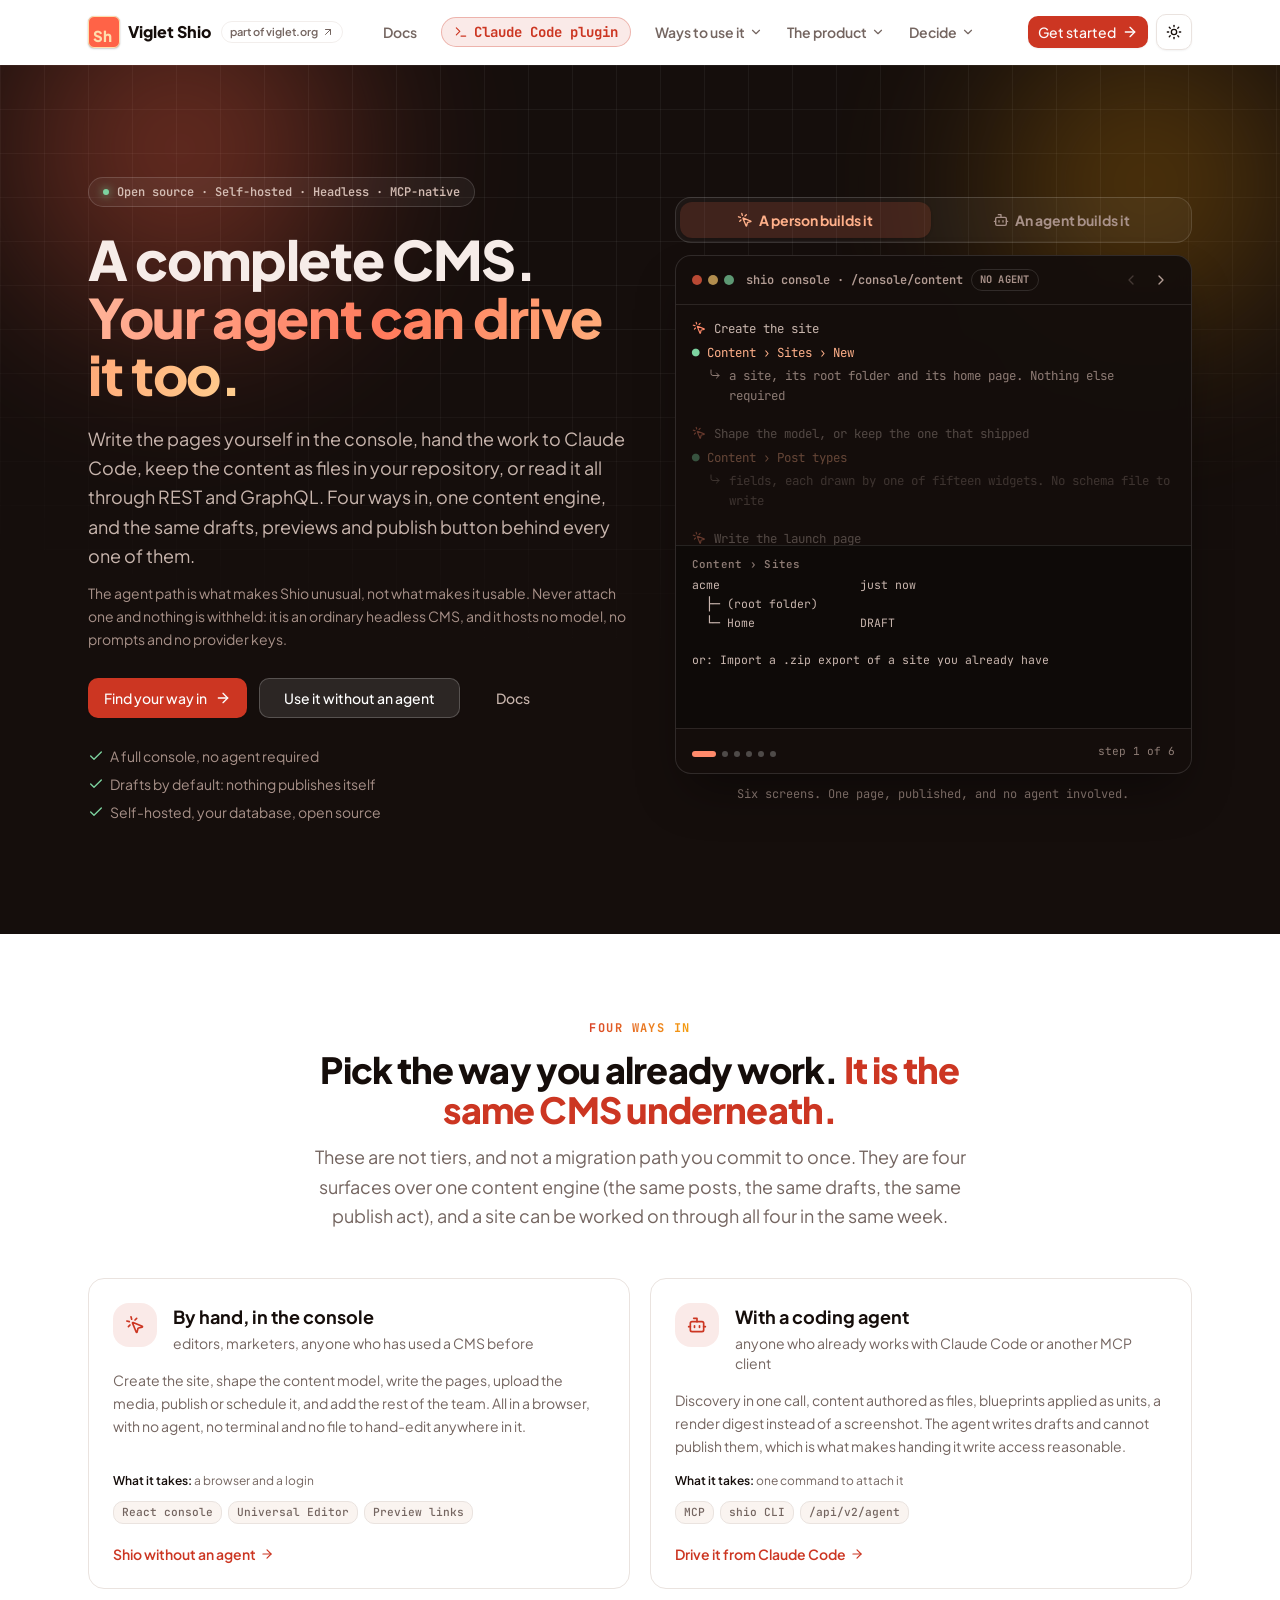
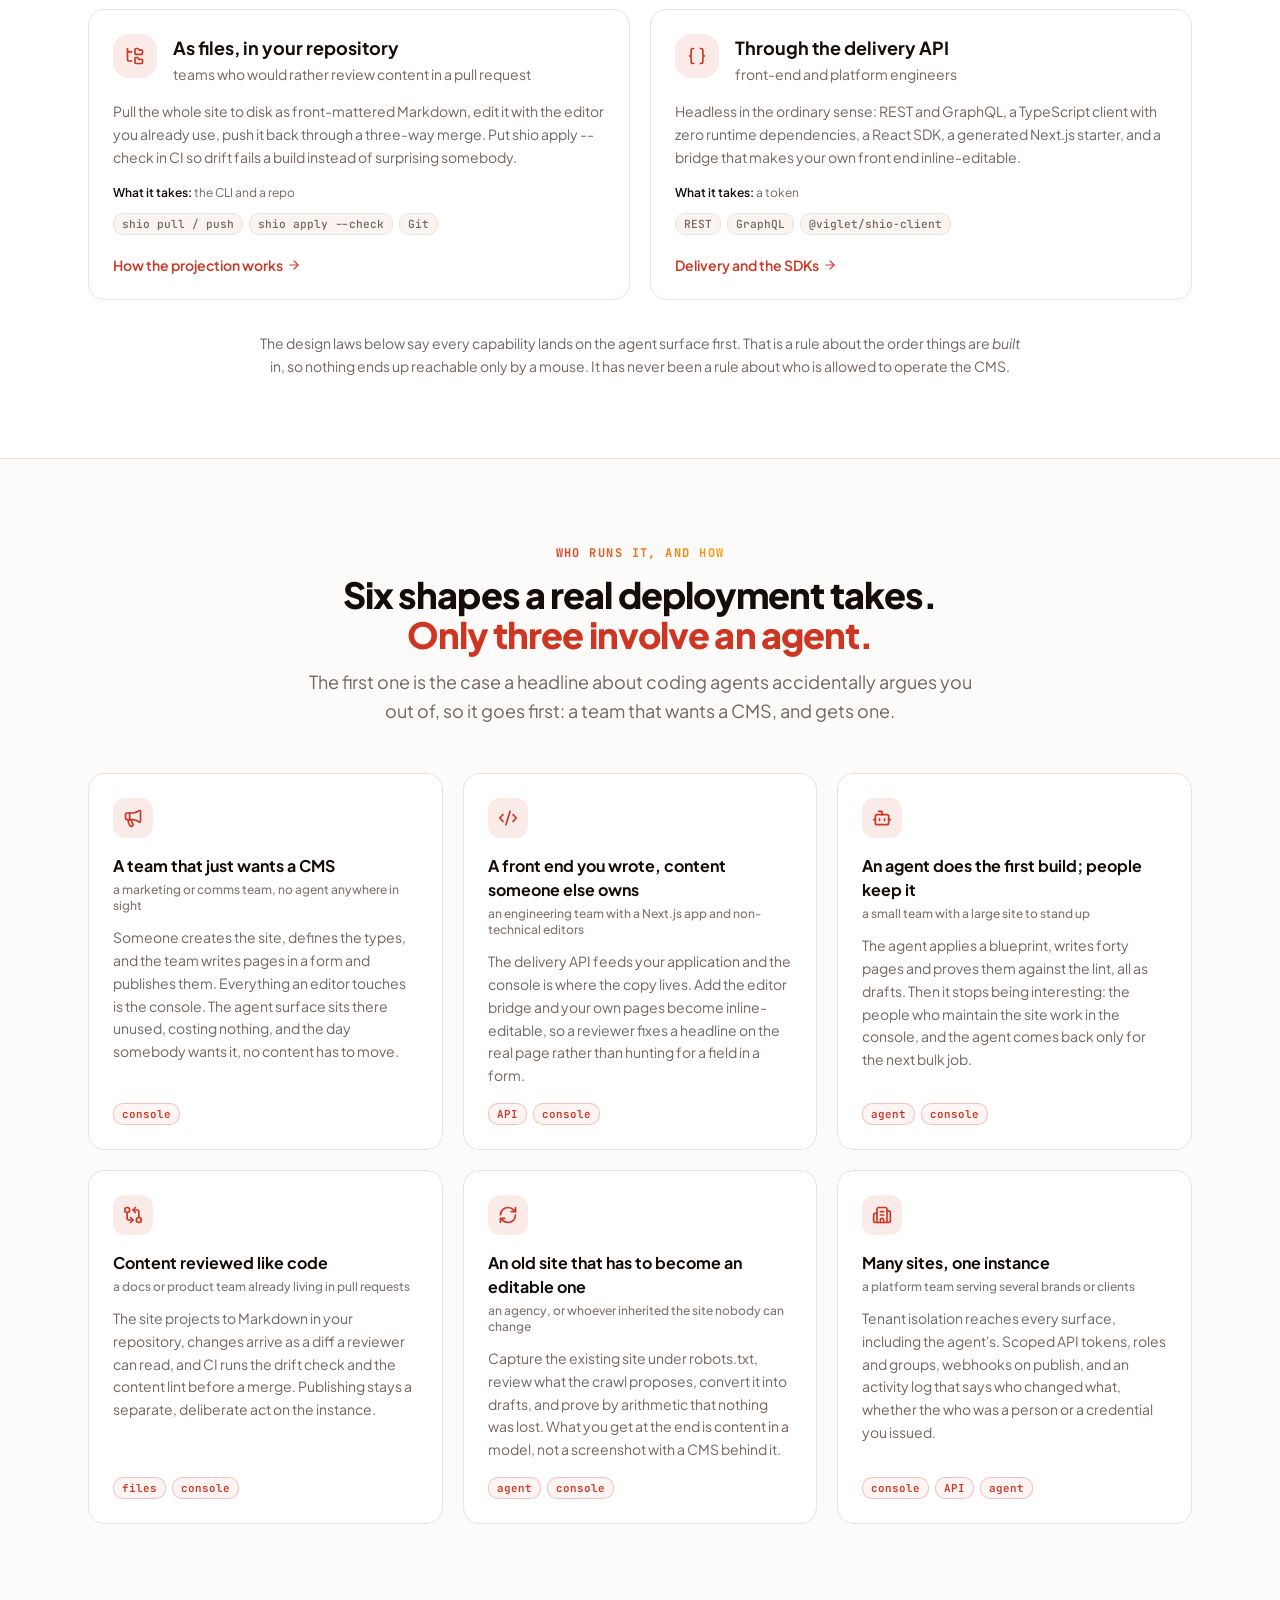
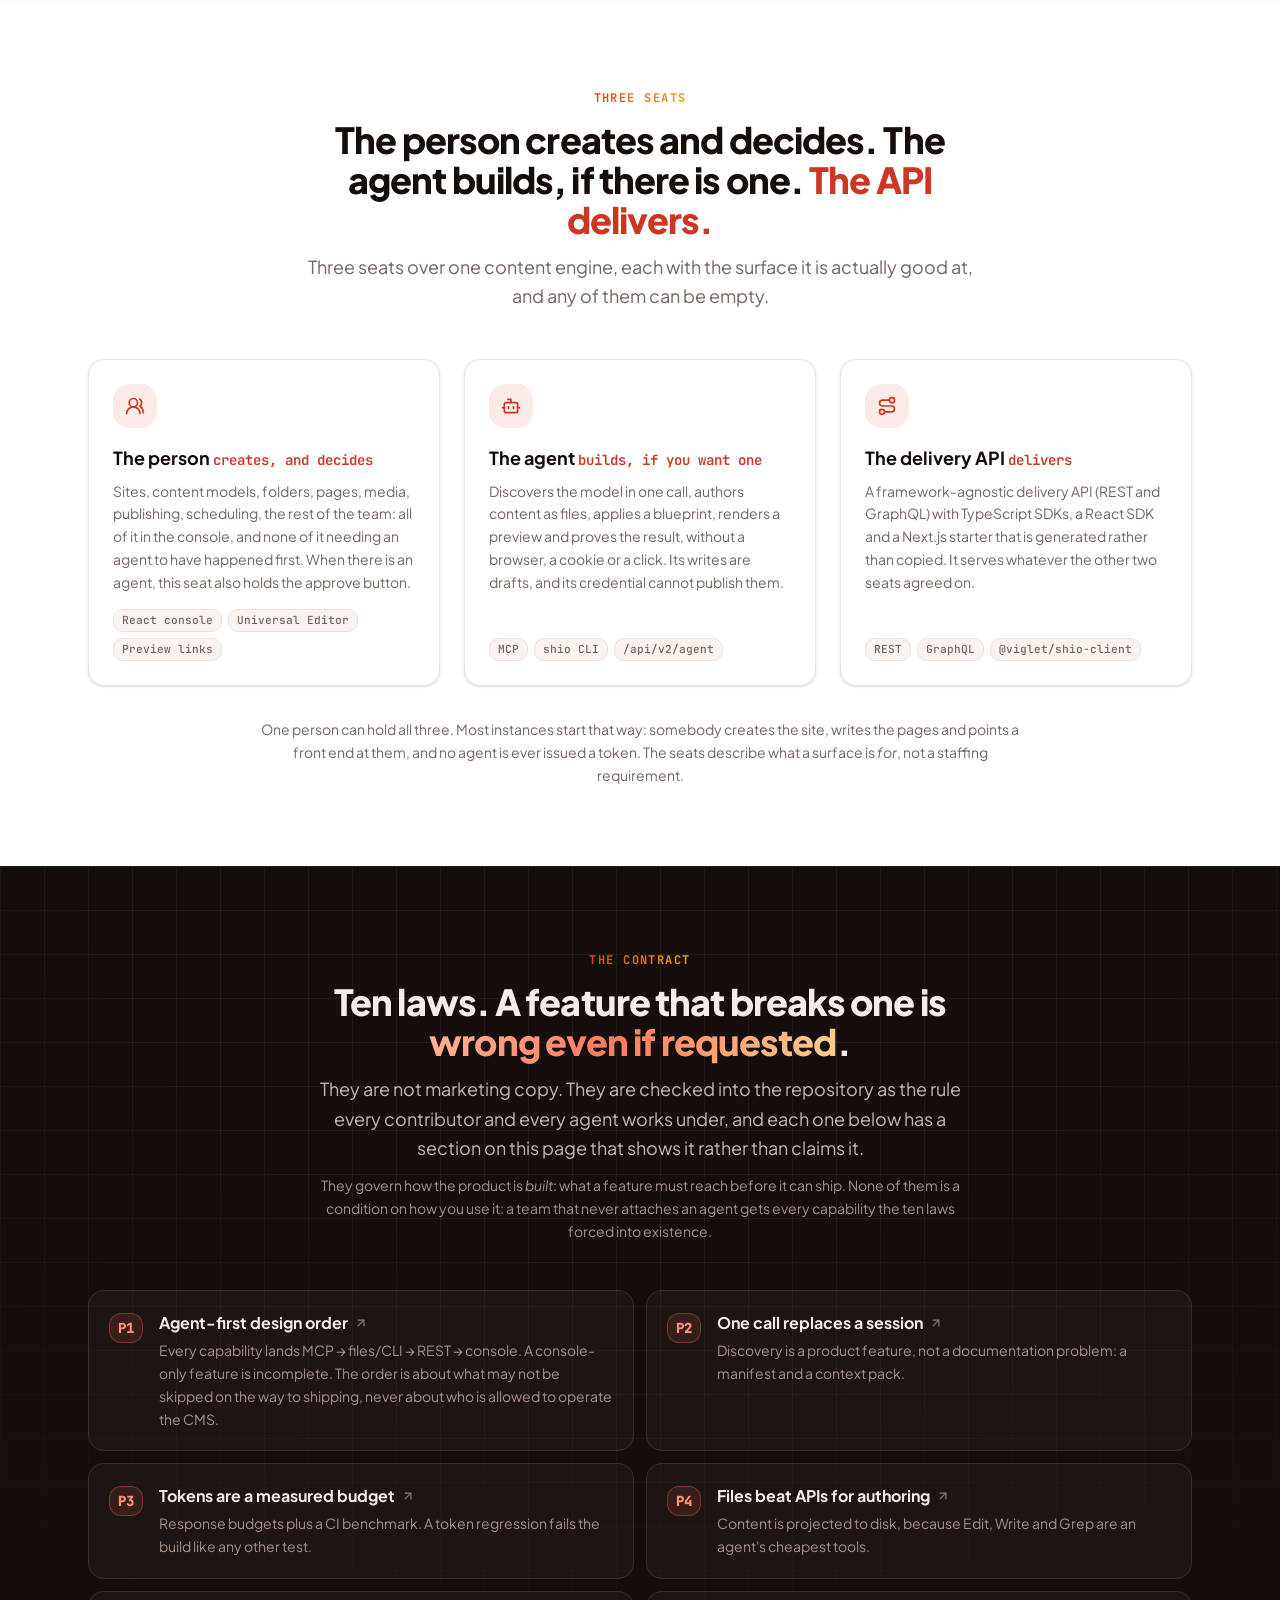
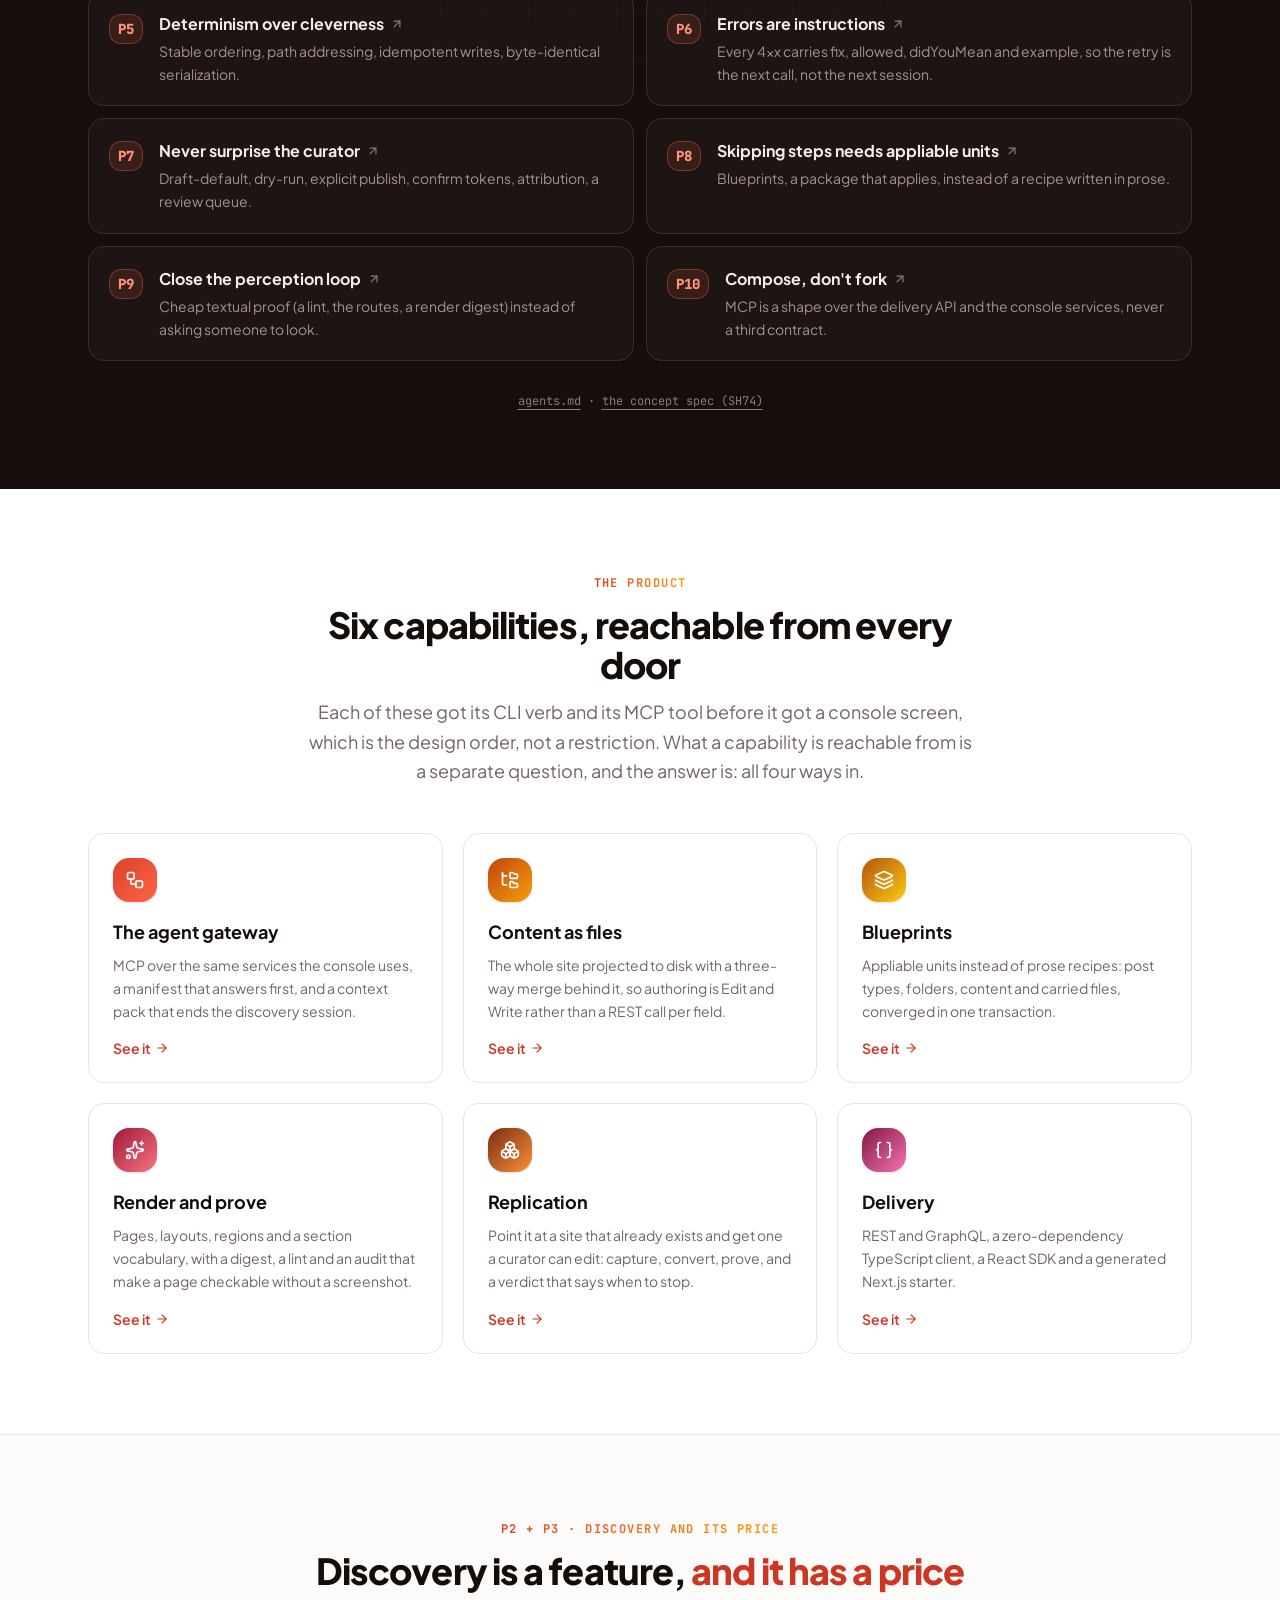
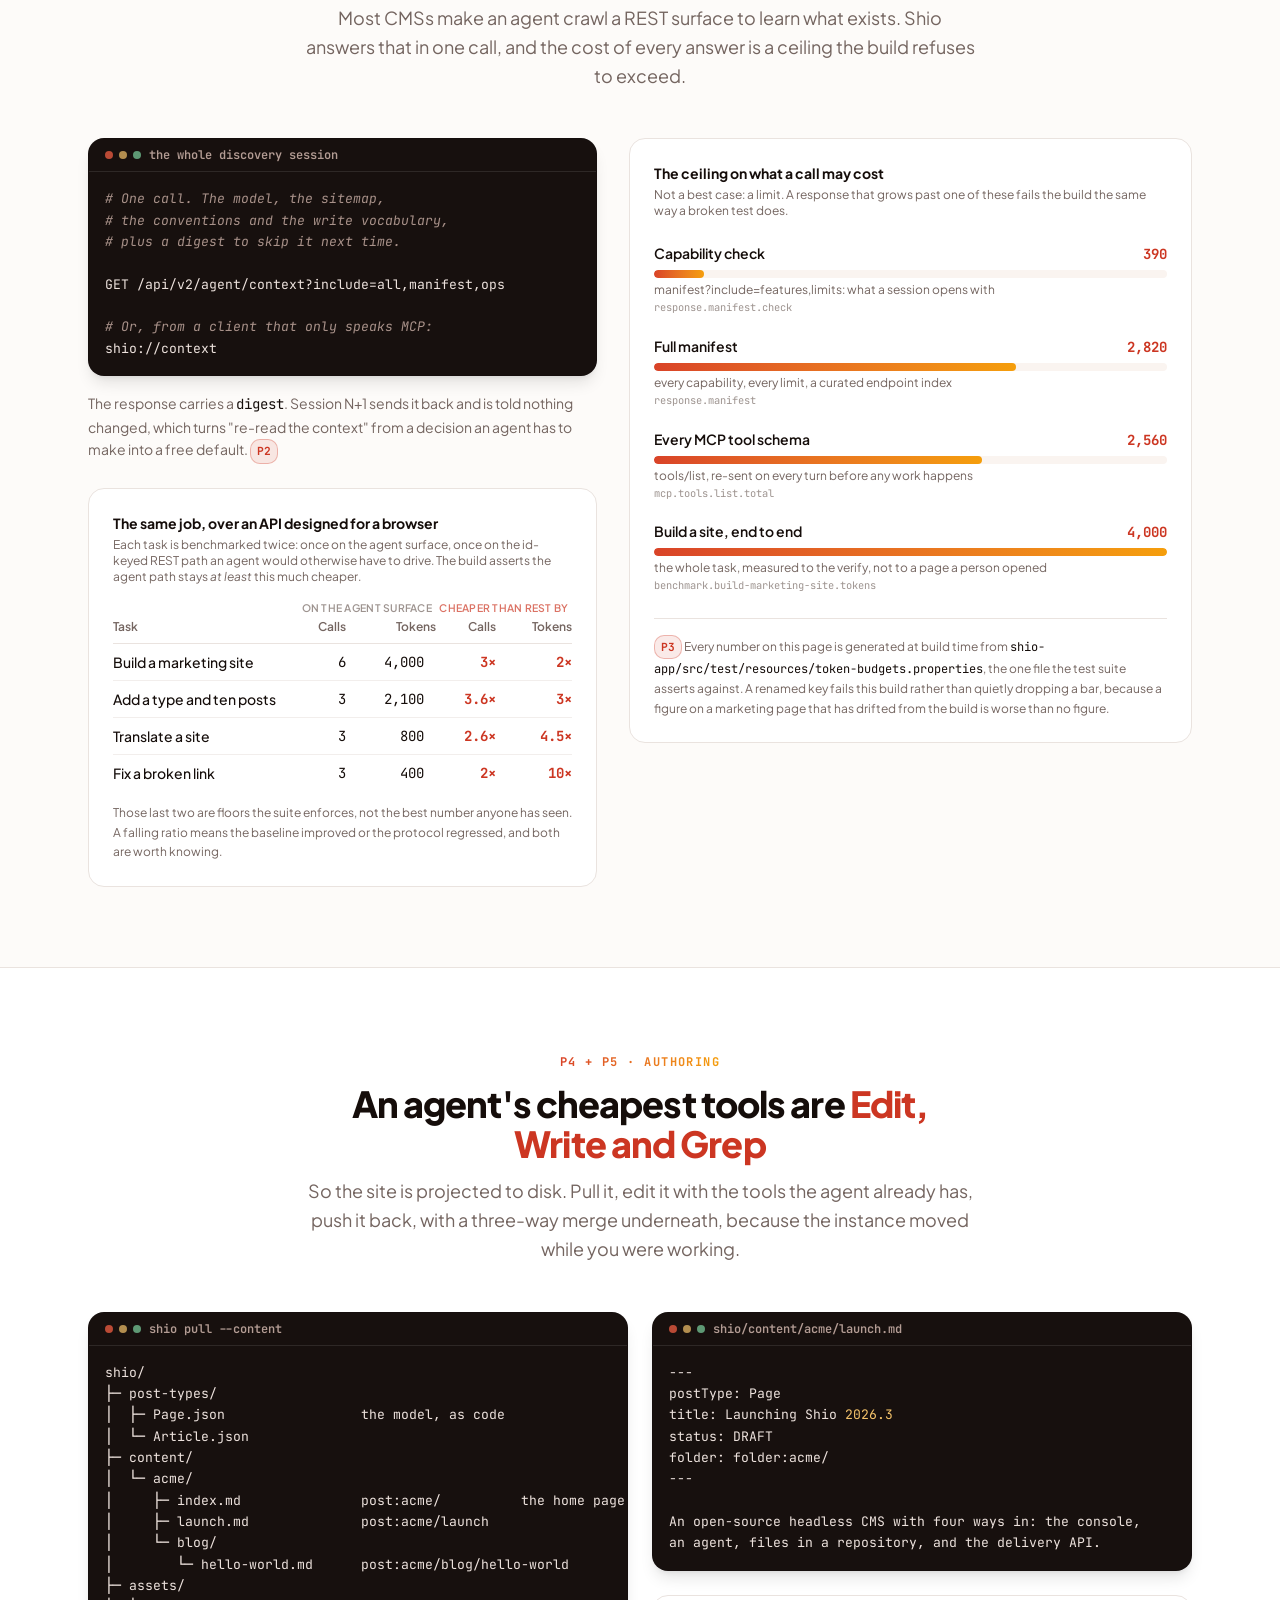
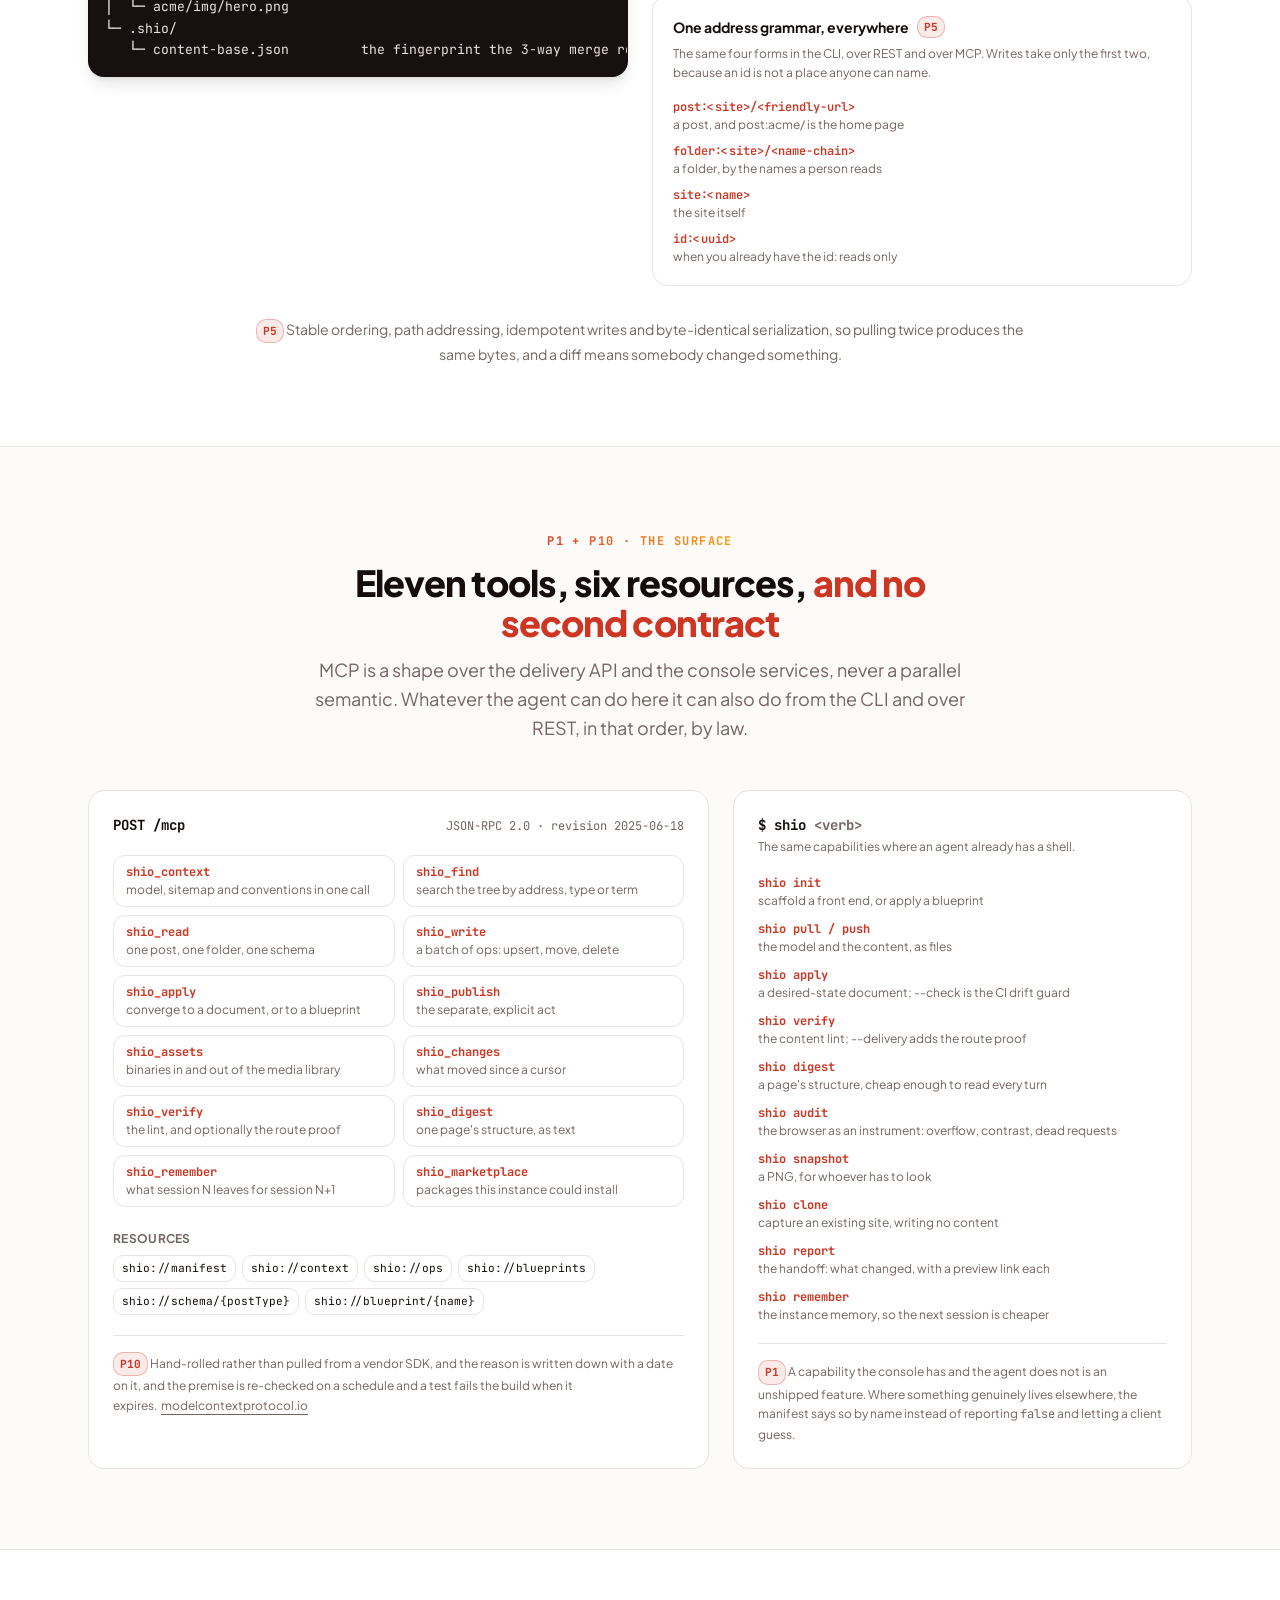
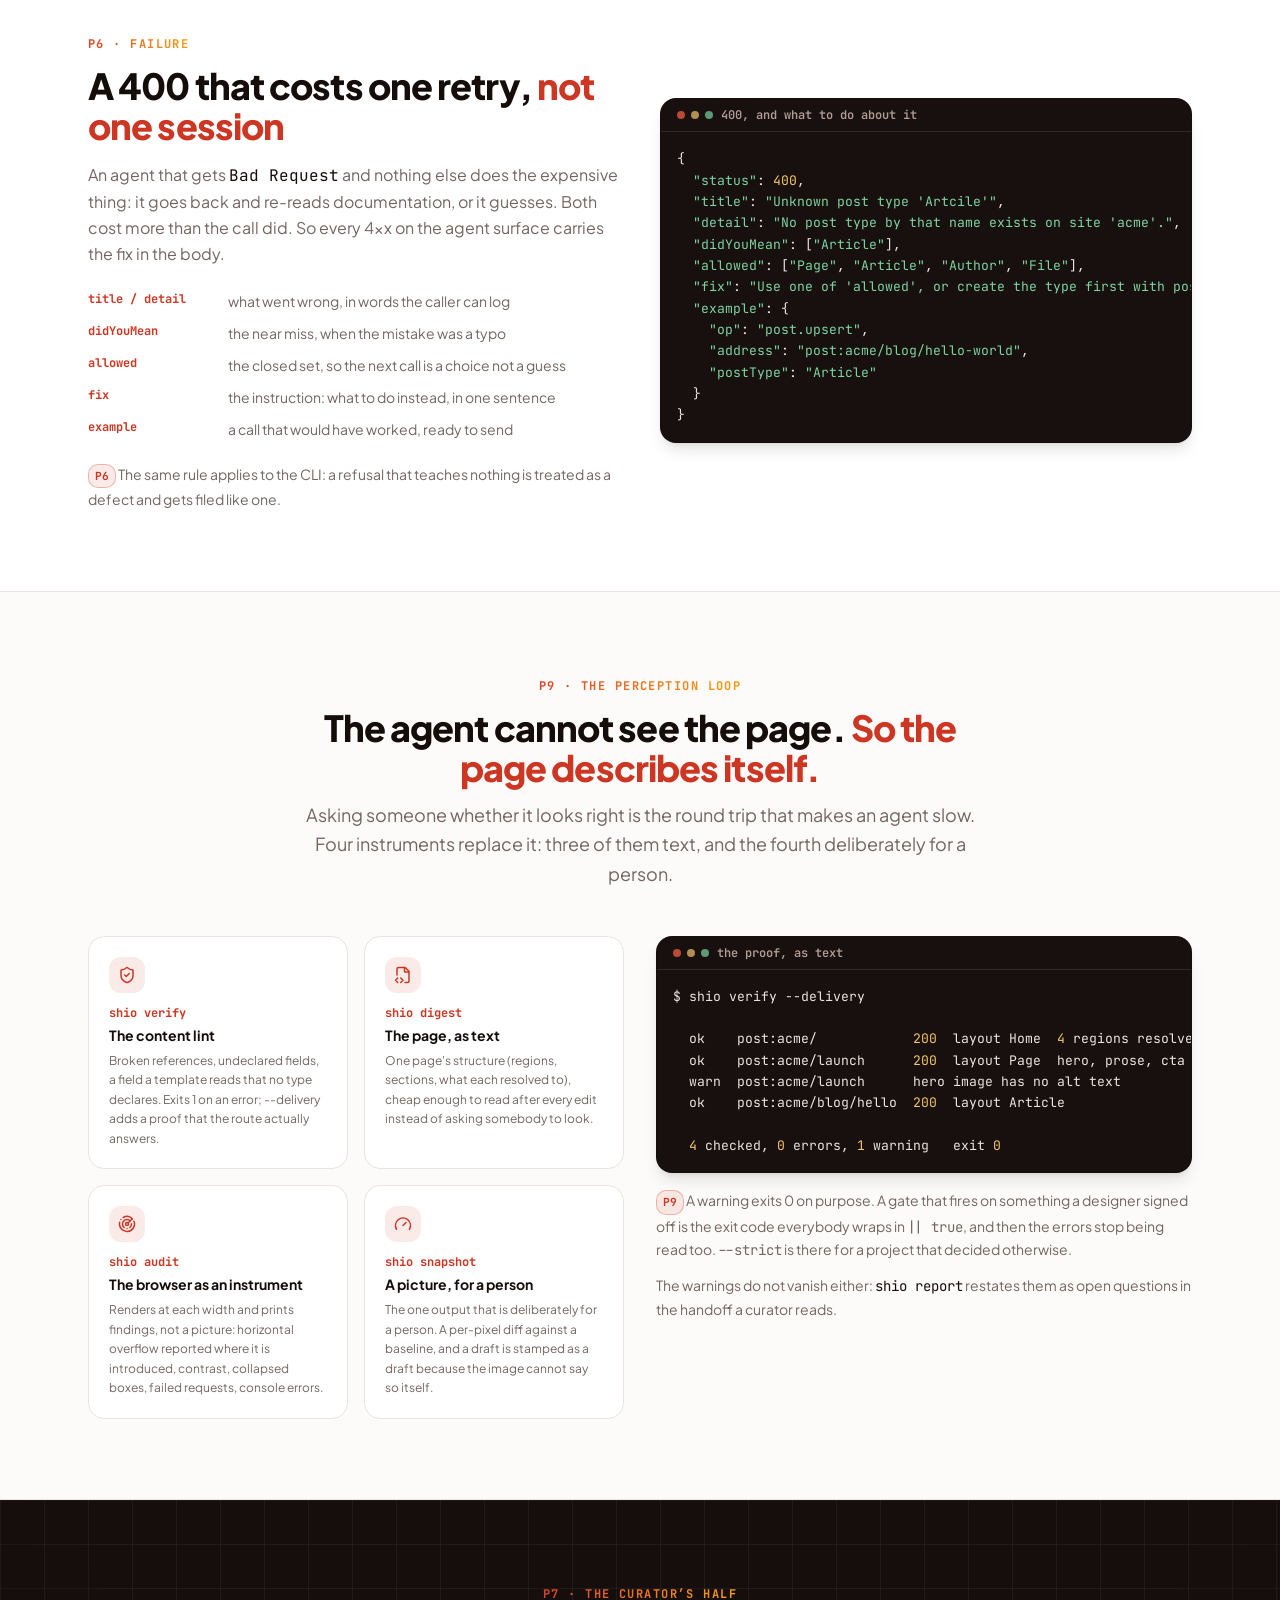
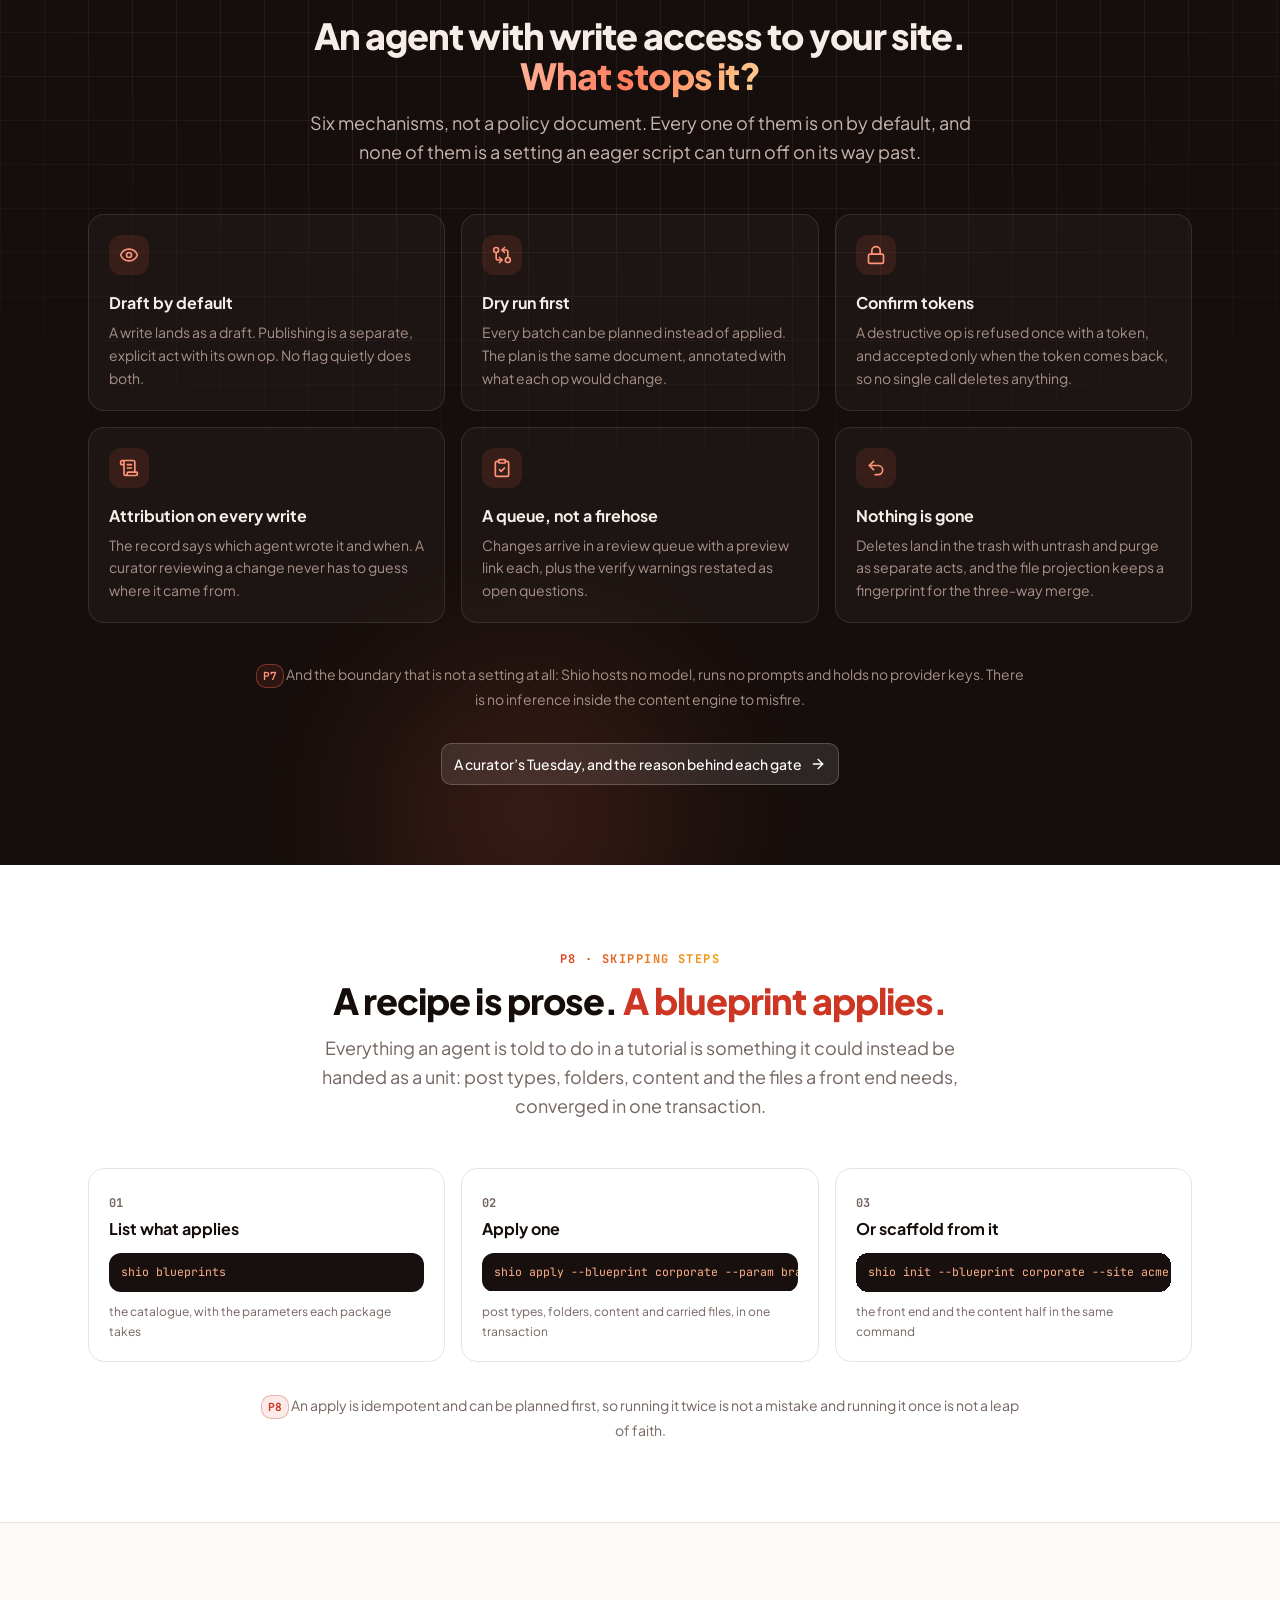
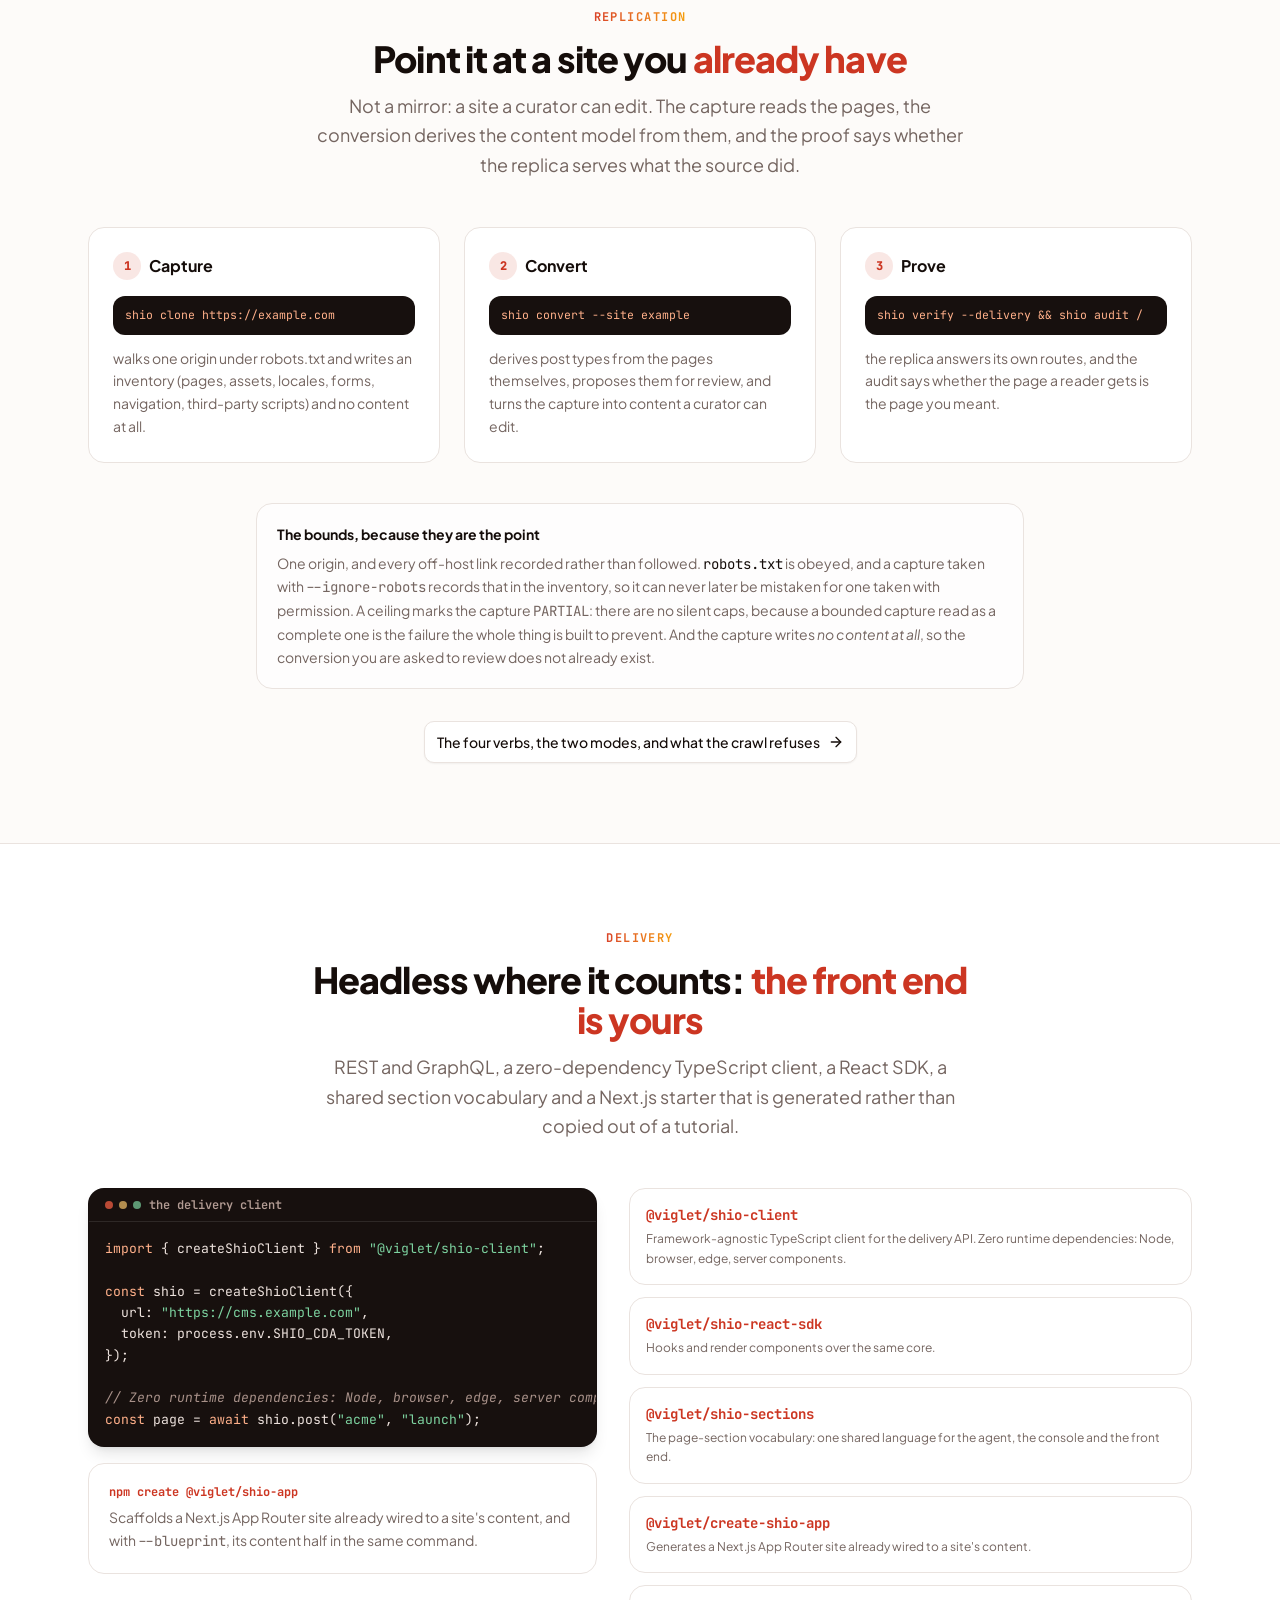
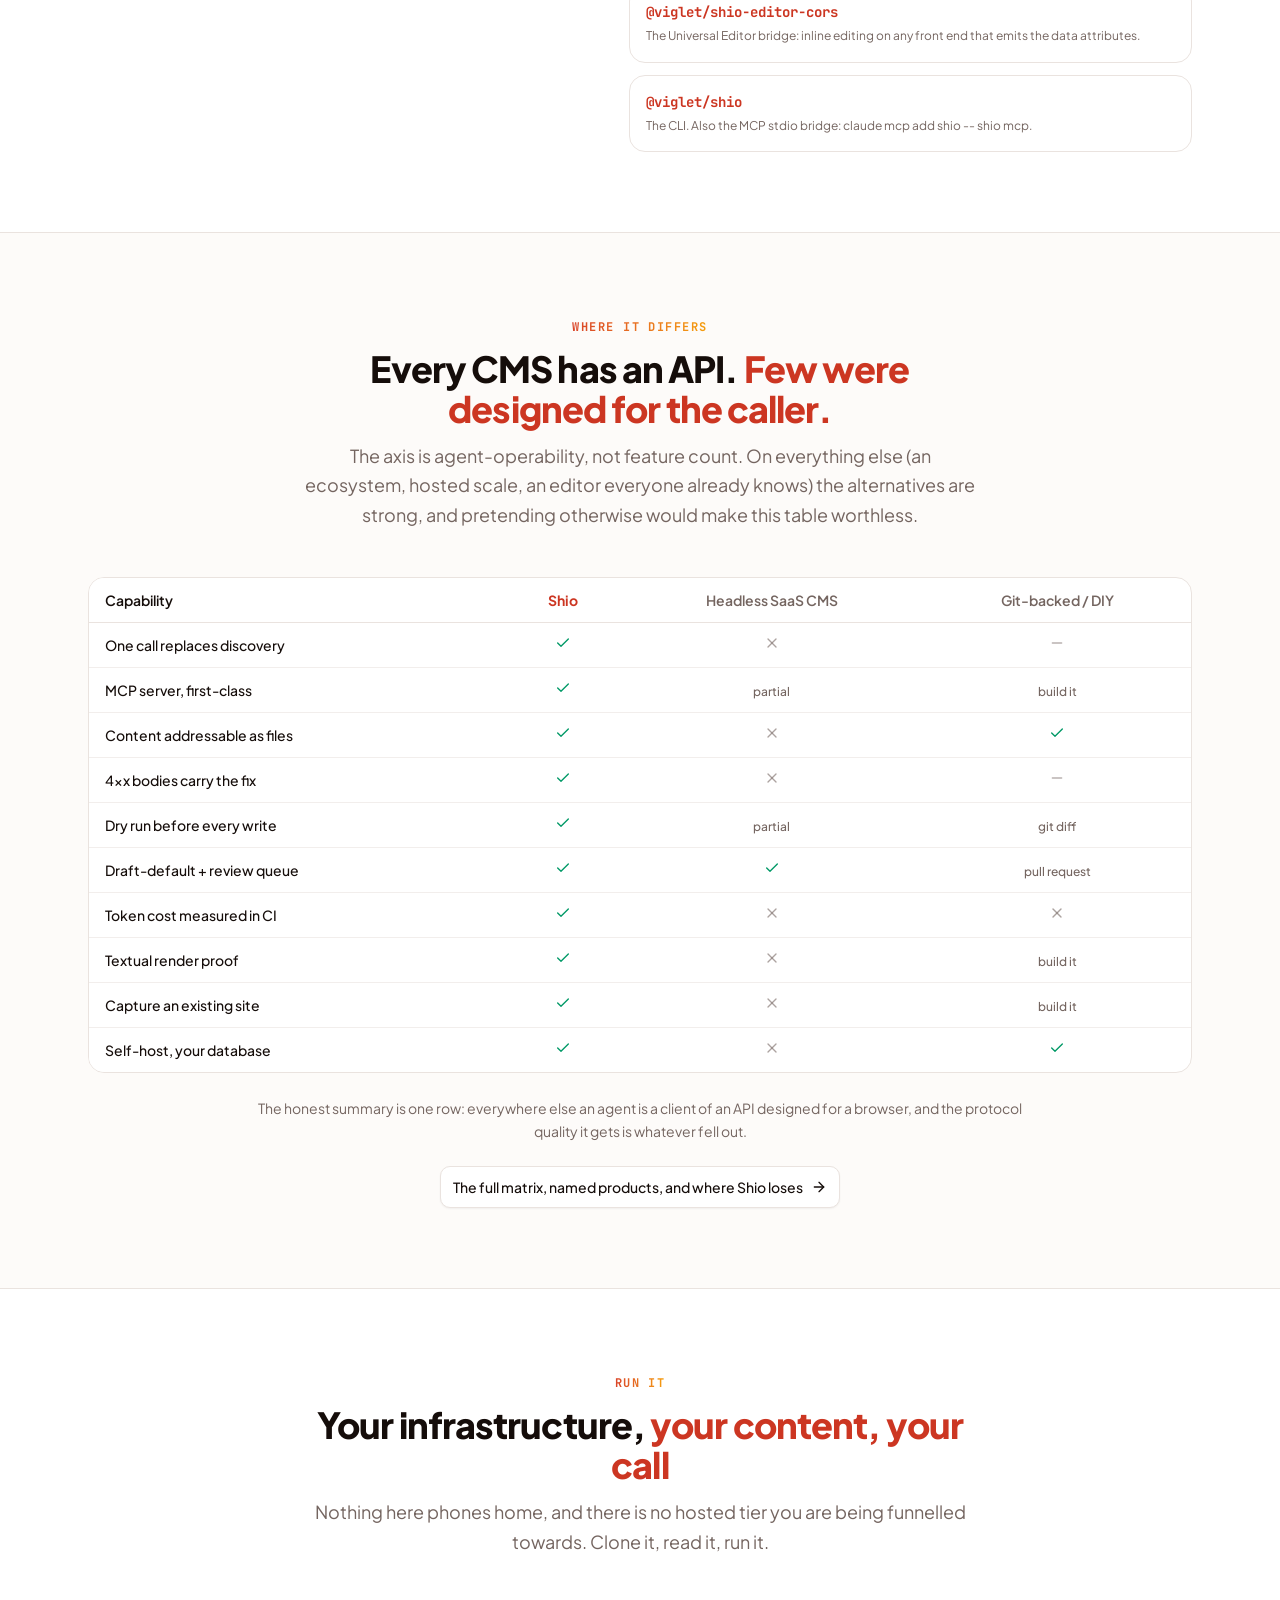
==== commit cf54687c: "deploy: openviglet/shio@43481a0b45be8ef31d57ea3f28dc68a1f663a46b" ====
--- a/claude-code/index.html
+++ b/claude-code/index.html
@@ -3,11 +3,11 @@
   <head>
     <meta charset="UTF-8" />
     <meta name="viewport" content="width=device-width, initial-scale=1.0" />
-    <title>Drive Shio from Claude Code — the plugin, the MCP bridge | Viglet Shio</title>
-    <meta name="description" content="Hand a Shio CMS instance to Claude Code in one command: the plugin (MCP server, skills, slash commands, AGENTS.md fragment) or a bare stdio bridge, the three calls a session opens with, and the AGENT token scope — which writes on the agent surface only and is deliberately not a superset of a write key." />
+    <title>Drive Shio from Claude Code: the plugin, the MCP bridge | Viglet Shio</title>
+    <meta name="description" content="Hand a Shio CMS instance to Claude Code in one command: the plugin (MCP server, skills, slash commands, AGENTS.md fragment) or a bare stdio bridge, the three calls a session opens with, and the AGENT token scope, which writes on the agent surface only and is deliberately not a superset of a write key." />
     <meta name="theme-color" content="#FF6347" />
-    <meta property="og:title" content="Drive Shio from Claude Code — the plugin, the MCP bridge | Viglet Shio" />
-    <meta property="og:description" content="A complete CMS — agent-ready, not agent-only. Console, agent, files or API: four ways in, one content engine. Open source and self-hosted." />
+    <meta property="og:title" content="Drive Shio from Claude Code: the plugin, the MCP bridge | Viglet Shio" />
+    <meta property="og:description" content="A complete CMS, agent-ready and not agent-only. Console, agent, files or API: four ways in, one content engine. Open source and self-hosted." />
     <meta property="og:type" content="website" />
     <meta property="og:url" content="https://shio.viglet.org/claude-code" />
     <meta property="og:image" content="https://shio.viglet.org/og.png" />
@@ -27,7 +27,7 @@
               globalThis.matchMedia("(prefers-color-scheme: dark)").matches);
           document.documentElement.classList.toggle("dark", dark);
         } catch (e) {
-          /* storage blocked — fall back to the default (light) theme */
+          /* storage blocked: fall back to the default (light) theme */
         }
       })();
     </script>
@@ -38,22 +38,22 @@
       href="https://fonts.googleapis.com/css2?family=Plus+Jakarta+Sans:ital,wght@0,400;0,500;0,600;0,700;0,800;1,400&family=JetBrains+Mono:wght@400;500;700&display=swap"
       rel="stylesheet"
     />
-    <script type="module" crossorigin src="/assets/index-BkF9KOI7.js"></script>
+    <script type="module" crossorigin src="/assets/index-ByPY0twm.js"></script>
     <link rel="stylesheet" crossorigin href="/assets/index-Dx7gC5NM.css">
   </head>
   <body>
-    <div id="root"><div class="flex min-h-screen flex-col"><header class="sticky top-0 z-50 backdrop-blur-md transition-colors border-b border-transparent bg-background/60"><div class="mx-auto w-full max-w-6xl px-6 flex h-16 items-center gap-4"><div class="flex shrink-0 items-center gap-2.5"><a href="/" class="text-base" aria-label="Viglet Shio — home"><span class="items-center gap-2 font-extrabold hidden sm:inline-flex"><div aria-label="Sh" style="display:inline-flex;align-items:center;justify-content:flex-start;width:32px;height:32px;flex-shrink:0;background-color:#FF6347;color:#FFDEAD;padding-left:4px;border-radius:6px;border-width:1px;border-style:solid;border-color:#FFDEAD;box-shadow:0 0px 1px rgba(0,0,0,0.22), 0 1px 2px rgba(0,0,0,0.19);box-sizing:border-box;overflow:hidden;user-select:none"><span style="font-size:15px;font-weight:900;line-height:1;margin-top:8px">Sh</span></div><span>Viglet Shio</span></span><span class="inline-flex items-center gap-2 font-extrabold sm:hidden"><div aria-label="Sh" style="display:inline-flex;align-items:center;justify-content:flex-start;width:32px;height:32px;flex-shrink:0;background-color:#FF6347;color:#FFDEAD;padding-left:4px;border-radius:6px;border-width:1px;border-style:solid;border-color:#FFDEAD;box-shadow:0 0px 1px rgba(0,0,0,0.22), 0 1px 2px rgba(0,0,0,0.19);box-sizing:border-box;overflow:hidden;user-select:none"><span style="font-size:15px;font-weight:900;line-height:1;margin-top:8px">Sh</span></div></span></a><a href="https://www.viglet.org" class="hidden items-center gap-1 rounded-full border border-border/60 px-2 py-0.5 text-[11px] font-semibold whitespace-nowrap text-muted-foreground transition-colors hover:border-border hover:text-foreground sm:inline-flex">part of viglet.org<svg xmlns="http://www.w3.org/2000/svg" width="24" height="24" viewBox="0 0 24 24" fill="none" stroke="currentColor" stroke-width="2" stroke-linecap="round" stroke-linejoin="round" class="lucide lucide-arrow-up-right size-3" aria-hidden="true"><path d="M7 7h10v10"></path><path d="M7 17 17 7"></path></svg></a></div><nav class="ml-4 hidden items-center gap-5 lg:flex xl:ml-6 xl:gap-6"><a href="https://docs.viglet.org/shio/" class="text-sm font-semibold whitespace-nowrap text-muted-foreground transition-colors hover:text-foreground">Docs</a><a href="/claude-code" class="inline-flex items-center gap-1.5 rounded-full border border-primary/30 bg-primary/10 px-3 py-1 font-mono text-sm font-bold whitespace-nowrap text-primary transition-colors hover:border-primary/50 hover:bg-primary/15"><svg xmlns="http://www.w3.org/2000/svg" width="24" height="24" viewBox="0 0 24 24" fill="none" stroke="currentColor" stroke-width="2" stroke-linecap="round" stroke-linejoin="round" class="lucide lucide-terminal size-3.5" aria-hidden="true"><path d="M12 19h8"></path><path d="m4 17 6-6-6-6"></path></svg>Claude Code plugin</a><button type="button" id="radix-_R_f5_" aria-haspopup="menu" aria-expanded="false" data-state="closed" class="group flex items-center gap-1 text-sm font-semibold whitespace-nowrap text-muted-foreground outline-hidden transition-colors hover:text-foreground data-[state=open]:text-foreground">Ways to use it<svg xmlns="http://www.w3.org/2000/svg" width="24" height="24" viewBox="0 0 24 24" fill="none" stroke="currentColor" stroke-width="2" stroke-linecap="round" stroke-linejoin="round" class="lucide lucide-chevron-down size-3.5 transition-transform group-data-[state=open]:rotate-180" aria-hidden="true"><path d="m6 9 6 6 6-6"></path></svg></button><button type="button" id="radix-_R_n5_" aria-haspopup="menu" aria-expanded="false" data-state="closed" class="group flex items-center gap-1 text-sm font-semibold whitespace-nowrap text-muted-foreground outline-hidden transition-colors hover:text-foreground data-[state=open]:text-foreground">The product<svg xmlns="http://www.w3.org/2000/svg" width="24" height="24" viewBox="0 0 24 24" fill="none" stroke="currentColor" stroke-width="2" stroke-linecap="round" stroke-linejoin="round" class="lucide lucide-chevron-down size-3.5 transition-transform group-data-[state=open]:rotate-180" aria-hidden="true"><path d="m6 9 6 6 6-6"></path></svg></button><button type="button" id="radix-_R_v5_" aria-haspopup="menu" aria-expanded="false" data-state="closed" class="group flex items-center gap-1 text-sm font-semibold whitespace-nowrap text-muted-foreground outline-hidden transition-colors hover:text-foreground data-[state=open]:text-foreground">Decide<svg xmlns="http://www.w3.org/2000/svg" width="24" height="24" viewBox="0 0 24 24" fill="none" stroke="currentColor" stroke-width="2" stroke-linecap="round" stroke-linejoin="round" class="lucide lucide-chevron-down size-3.5 transition-transform group-data-[state=open]:rotate-180" aria-hidden="true"><path d="m6 9 6 6 6-6"></path></svg></button></nav><div class="ml-auto flex items-center gap-2"><a href="https://docs.viglet.org/shio/" data-slot="button" class="inline-flex items-center justify-center whitespace-nowrap text-sm font-medium transition-all disabled:pointer-events-none disabled:opacity-50 [&amp;_svg]:pointer-events-none [&amp;_svg:not([class*=&#x27;size-&#x27;])]:size-4 shrink-0 [&amp;_svg]:shrink-0 outline-none focus-visible:border-ring focus-visible:ring-ring/50 focus-visible:ring-[3px] aria-invalid:ring-destructive/20 dark:aria-invalid:ring-destructive/40 aria-invalid:border-destructive bg-primary text-primary-foreground shadow-xs hover:bg-primary/90 h-8 rounded-md gap-1.5 px-3 has-[&gt;svg]:px-2.5">Get started<svg xmlns="http://www.w3.org/2000/svg" width="24" height="24" viewBox="0 0 24 24" fill="none" stroke="currentColor" stroke-width="2" stroke-linecap="round" stroke-linejoin="round" class="lucide lucide-arrow-right size-4" aria-hidden="true"><path d="M5 12h14"></path><path d="m12 5 7 7-7 7"></path></svg></a><button data-slot="button" class="inline-flex items-center justify-center gap-2 whitespace-nowrap rounded-md text-sm font-medium transition-all disabled:pointer-events-none disabled:opacity-50 [&amp;_svg]:pointer-events-none [&amp;_svg:not([class*=&#x27;size-&#x27;])]:size-4 shrink-0 [&amp;_svg]:shrink-0 outline-none focus-visible:border-ring focus-visible:ring-ring/50 focus-visible:ring-[3px] aria-invalid:ring-destructive/20 dark:aria-invalid:ring-destructive/40 aria-invalid:border-destructive border bg-background shadow-xs hover:bg-accent hover:text-accent-foreground dark:bg-input/30 dark:border-input dark:hover:bg-input/50 size-9" type="button" id="radix-_R_5l_" aria-haspopup="menu" aria-expanded="false" data-state="closed"><svg xmlns="http://www.w3.org/2000/svg" width="24" height="24" viewBox="0 0 24 24" fill="none" stroke="currentColor" stroke-width="2" stroke-linecap="round" stroke-linejoin="round" class="lucide lucide-sun h-[1.2rem] w-[1.2rem] scale-100 rotate-0 transition-all dark:scale-0 dark:-rotate-90" aria-hidden="true"><circle cx="12" cy="12" r="4"></circle><path d="M12 2v2"></path><path d="M12 20v2"></path><path d="m4.93 4.93 1.41 1.41"></path><path d="m17.66 17.66 1.41 1.41"></path><path d="M2 12h2"></path><path d="M20 12h2"></path><path d="m6.34 17.66-1.41 1.41"></path><path d="m19.07 4.93-1.41 1.41"></path></svg><svg xmlns="http://www.w3.org/2000/svg" width="24" height="24" viewBox="0 0 24 24" fill="none" stroke="currentColor" stroke-width="2" stroke-linecap="round" stroke-linejoin="round" class="lucide lucide-moon absolute h-[1.2rem] w-[1.2rem] scale-0 rotate-90 transition-all dark:scale-100 dark:rotate-0" aria-hidden="true"><path d="M20.985 12.486a9 9 0 1 1-9.473-9.472c.405-.022.617.46.402.803a6 6 0 0 0 8.268 8.268c.344-.215.825-.004.803.401"></path></svg><span class="sr-only">Toggle theme</span></button><button type="button" aria-label="Open menu" aria-expanded="false" class="flex size-9 items-center justify-center rounded-lg text-muted-foreground transition-colors hover:bg-muted hover:text-foreground lg:hidden"><svg xmlns="http://www.w3.org/2000/svg" width="24" height="24" viewBox="0 0 24 24" fill="none" stroke="currentColor" stroke-width="2" stroke-linecap="round" stroke-linejoin="round" class="lucide lucide-menu size-5" aria-hidden="true"><path d="M4 5h16"></path><path d="M4 12h16"></path><path d="M4 19h16"></path></svg></button></div></div></header><main class="flex-1"><section id="top" class="relative isolate overflow-hidden bg-[#150e0c] py-16 text-[#f6ece8] sm:py-20"><div class="grid-bg pointer-events-none absolute inset-0 -z-10"></div><div class="animate-orb-a pointer-events-none absolute -top-40 left-1/3 -z-10 h-[420px] w-[420px] rounded-full bg-[radial-gradient(circle,#ff6347,transparent_70%)] opacity-40 blur-[70px]"></div><div class="mx-auto w-full px-6 max-w-3xl"><span class="inline-block bg-gradient-to-r from-[#d94328] to-[#f59e0b] bg-clip-text font-mono text-xs font-bold tracking-[0.12em] text-transparent uppercase">First five minutes</span><h1 class="mt-3 text-3xl font-extrabold leading-[1.1] tracking-tight sm:text-4xl lg:text-5xl">Hand the CMS to Claude Code in<!-- --> <span class="text-gradient">one command</span></h1><p class="mt-5 text-lg leading-relaxed text-[#c9b6ae]">Shio is built to be operated by a coding agent, so the distance between running an instance and having the agent do something is the number that matters. It is one install and three calls — and the first call is the instance telling the agent what it can do.</p><div class="mt-7"><div class="flex flex-wrap gap-3"><a href="#install" data-slot="button" class="inline-flex items-center justify-center gap-2 whitespace-nowrap text-sm font-medium transition-all disabled:pointer-events-none disabled:opacity-50 [&amp;_svg]:pointer-events-none [&amp;_svg:not([class*=&#x27;size-&#x27;])]:size-4 shrink-0 [&amp;_svg]:shrink-0 outline-none focus-visible:border-ring focus-visible:ring-ring/50 focus-visible:ring-[3px] aria-invalid:ring-destructive/20 dark:aria-invalid:ring-destructive/40 aria-invalid:border-destructive bg-primary text-primary-foreground shadow-xs hover:bg-primary/90 h-10 rounded-md px-6 has-[&gt;svg]:px-4">Install it <svg xmlns="http://www.w3.org/2000/svg" width="24" height="24" viewBox="0 0 24 24" fill="none" stroke="currentColor" stroke-width="2" stroke-linecap="round" stroke-linejoin="round" class="lucide lucide-arrow-right size-4" aria-hidden="true"><path d="M5 12h14"></path><path d="m12 5 7 7-7 7"></path></svg></a><a href="#credential" data-slot="button" class="inline-flex items-center justify-center gap-2 whitespace-nowrap text-sm font-medium transition-all disabled:pointer-events-none disabled:opacity-50 [&amp;_svg]:pointer-events-none [&amp;_svg:not([class*=&#x27;size-&#x27;])]:size-4 shrink-0 [&amp;_svg]:shrink-0 outline-none focus-visible:border-ring focus-visible:ring-ring/50 focus-visible:ring-[3px] aria-invalid:ring-destructive/20 dark:aria-invalid:ring-destructive/40 aria-invalid:border-destructive border shadow-xs dark:border-input dark:hover:bg-input/50 h-10 rounded-md px-6 has-[&gt;svg]:px-4 border-white/20 bg-white/10 text-white hover:bg-white/20 hover:text-white dark:bg-white/10">The credential it runs on</a></div></div></div></section><section id="install" class="py-20"><div class="mx-auto w-full max-w-6xl px-6"><div class="mx-auto mb-12 max-w-2xl text-center"><span class="inline-block bg-gradient-to-r from-[#d94328] to-[#f59e0b] bg-clip-text font-mono text-xs font-bold tracking-[0.12em] text-transparent uppercase">Step one</span><h2 class="mt-3 text-3xl font-extrabold tracking-tight sm:text-4xl">Two ways in, and<!-- --> <span class="text-primary">the second needs no plugin</span></h2><p class="mt-3 text-base leading-relaxed text-muted-foreground sm:text-lg">The plugin is the shortcut: it arrives with the MCP server wired up and the workflows already written. Everything it does is reachable without it.</p></div><div class="grid items-start gap-6 lg:grid-cols-2 [&amp;&gt;*]:min-w-0"><div><h3 class="mb-3 flex items-center gap-2 font-bold"><span class="flex size-6 items-center justify-center rounded-full bg-primary/12 font-mono text-xs font-black text-primary">A</span>The plugin</h3><figure class="overflow-hidden rounded-xl border border-black/10 bg-[#17100e] text-[#ede2dd] shadow-lg dark:border-white/10"><figcaption class="flex items-center gap-2 border-b border-white/10 px-4 py-2 font-mono text-xs font-semibold text-[#b39c94]"><span class="flex gap-1.5" aria-hidden="true"><span class="size-2 rounded-full bg-[#ff6347]/70"></span><span class="size-2 rounded-full bg-[#f5c46b]/70"></span><span class="size-2 rounded-full bg-[#7dd3a0]/70"></span></span>claude — the marketplace route</figcaption><pre class="overflow-x-auto px-4 py-4 text-[0.82rem] leading-relaxed"><code class="font-mono">claude plugin marketplace add openviglet/shio
+    <div id="root"><div class="flex min-h-screen flex-col"><header class="sticky top-0 z-50 backdrop-blur-md transition-colors border-b border-transparent bg-background/60"><div class="mx-auto w-full max-w-6xl px-6 flex h-16 items-center gap-4"><div class="flex shrink-0 items-center gap-2.5"><a href="/" class="text-base" aria-label="Viglet Shio home"><span class="items-center gap-2 font-extrabold hidden sm:inline-flex"><div aria-label="Sh" style="display:inline-flex;align-items:center;justify-content:flex-start;width:32px;height:32px;flex-shrink:0;background-color:#FF6347;color:#FFDEAD;padding-left:4px;border-radius:6px;border-width:1px;border-style:solid;border-color:#FFDEAD;box-shadow:0 0px 1px rgba(0,0,0,0.22), 0 1px 2px rgba(0,0,0,0.19);box-sizing:border-box;overflow:hidden;user-select:none"><span style="font-size:15px;font-weight:900;line-height:1;margin-top:8px">Sh</span></div><span>Viglet Shio</span></span><span class="inline-flex items-center gap-2 font-extrabold sm:hidden"><div aria-label="Sh" style="display:inline-flex;align-items:center;justify-content:flex-start;width:32px;height:32px;flex-shrink:0;background-color:#FF6347;color:#FFDEAD;padding-left:4px;border-radius:6px;border-width:1px;border-style:solid;border-color:#FFDEAD;box-shadow:0 0px 1px rgba(0,0,0,0.22), 0 1px 2px rgba(0,0,0,0.19);box-sizing:border-box;overflow:hidden;user-select:none"><span style="font-size:15px;font-weight:900;line-height:1;margin-top:8px">Sh</span></div></span></a><a href="https://www.viglet.org" class="hidden items-center gap-1 rounded-full border border-border/60 px-2 py-0.5 text-[11px] font-semibold whitespace-nowrap text-muted-foreground transition-colors hover:border-border hover:text-foreground sm:inline-flex">part of viglet.org<svg xmlns="http://www.w3.org/2000/svg" width="24" height="24" viewBox="0 0 24 24" fill="none" stroke="currentColor" stroke-width="2" stroke-linecap="round" stroke-linejoin="round" class="lucide lucide-arrow-up-right size-3" aria-hidden="true"><path d="M7 7h10v10"></path><path d="M7 17 17 7"></path></svg></a></div><nav class="ml-4 hidden items-center gap-5 lg:flex xl:ml-6 xl:gap-6"><a href="https://docs.viglet.org/shio/" class="text-sm font-semibold whitespace-nowrap text-muted-foreground transition-colors hover:text-foreground">Docs</a><a href="/claude-code" class="inline-flex items-center gap-1.5 rounded-full border border-primary/30 bg-primary/10 px-3 py-1 font-mono text-sm font-bold whitespace-nowrap text-primary transition-colors hover:border-primary/50 hover:bg-primary/15"><svg xmlns="http://www.w3.org/2000/svg" width="24" height="24" viewBox="0 0 24 24" fill="none" stroke="currentColor" stroke-width="2" stroke-linecap="round" stroke-linejoin="round" class="lucide lucide-terminal size-3.5" aria-hidden="true"><path d="M12 19h8"></path><path d="m4 17 6-6-6-6"></path></svg>Claude Code plugin</a><button type="button" id="radix-_R_f5_" aria-haspopup="menu" aria-expanded="false" data-state="closed" class="group flex items-center gap-1 text-sm font-semibold whitespace-nowrap text-muted-foreground outline-hidden transition-colors hover:text-foreground data-[state=open]:text-foreground">Ways to use it<svg xmlns="http://www.w3.org/2000/svg" width="24" height="24" viewBox="0 0 24 24" fill="none" stroke="currentColor" stroke-width="2" stroke-linecap="round" stroke-linejoin="round" class="lucide lucide-chevron-down size-3.5 transition-transform group-data-[state=open]:rotate-180" aria-hidden="true"><path d="m6 9 6 6 6-6"></path></svg></button><button type="button" id="radix-_R_n5_" aria-haspopup="menu" aria-expanded="false" data-state="closed" class="group flex items-center gap-1 text-sm font-semibold whitespace-nowrap text-muted-foreground outline-hidden transition-colors hover:text-foreground data-[state=open]:text-foreground">The product<svg xmlns="http://www.w3.org/2000/svg" width="24" height="24" viewBox="0 0 24 24" fill="none" stroke="currentColor" stroke-width="2" stroke-linecap="round" stroke-linejoin="round" class="lucide lucide-chevron-down size-3.5 transition-transform group-data-[state=open]:rotate-180" aria-hidden="true"><path d="m6 9 6 6 6-6"></path></svg></button><button type="button" id="radix-_R_v5_" aria-haspopup="menu" aria-expanded="false" data-state="closed" class="group flex items-center gap-1 text-sm font-semibold whitespace-nowrap text-muted-foreground outline-hidden transition-colors hover:text-foreground data-[state=open]:text-foreground">Decide<svg xmlns="http://www.w3.org/2000/svg" width="24" height="24" viewBox="0 0 24 24" fill="none" stroke="currentColor" stroke-width="2" stroke-linecap="round" stroke-linejoin="round" class="lucide lucide-chevron-down size-3.5 transition-transform group-data-[state=open]:rotate-180" aria-hidden="true"><path d="m6 9 6 6 6-6"></path></svg></button></nav><div class="ml-auto flex items-center gap-2"><a href="https://docs.viglet.org/shio/" data-slot="button" class="inline-flex items-center justify-center whitespace-nowrap text-sm font-medium transition-all disabled:pointer-events-none disabled:opacity-50 [&amp;_svg]:pointer-events-none [&amp;_svg:not([class*=&#x27;size-&#x27;])]:size-4 shrink-0 [&amp;_svg]:shrink-0 outline-none focus-visible:border-ring focus-visible:ring-ring/50 focus-visible:ring-[3px] aria-invalid:ring-destructive/20 dark:aria-invalid:ring-destructive/40 aria-invalid:border-destructive bg-primary text-primary-foreground shadow-xs hover:bg-primary/90 h-8 rounded-md gap-1.5 px-3 has-[&gt;svg]:px-2.5">Get started<svg xmlns="http://www.w3.org/2000/svg" width="24" height="24" viewBox="0 0 24 24" fill="none" stroke="currentColor" stroke-width="2" stroke-linecap="round" stroke-linejoin="round" class="lucide lucide-arrow-right size-4" aria-hidden="true"><path d="M5 12h14"></path><path d="m12 5 7 7-7 7"></path></svg></a><button data-slot="button" class="inline-flex items-center justify-center gap-2 whitespace-nowrap rounded-md text-sm font-medium transition-all disabled:pointer-events-none disabled:opacity-50 [&amp;_svg]:pointer-events-none [&amp;_svg:not([class*=&#x27;size-&#x27;])]:size-4 shrink-0 [&amp;_svg]:shrink-0 outline-none focus-visible:border-ring focus-visible:ring-ring/50 focus-visible:ring-[3px] aria-invalid:ring-destructive/20 dark:aria-invalid:ring-destructive/40 aria-invalid:border-destructive border bg-background shadow-xs hover:bg-accent hover:text-accent-foreground dark:bg-input/30 dark:border-input dark:hover:bg-input/50 size-9" type="button" id="radix-_R_5l_" aria-haspopup="menu" aria-expanded="false" data-state="closed"><svg xmlns="http://www.w3.org/2000/svg" width="24" height="24" viewBox="0 0 24 24" fill="none" stroke="currentColor" stroke-width="2" stroke-linecap="round" stroke-linejoin="round" class="lucide lucide-sun h-[1.2rem] w-[1.2rem] scale-100 rotate-0 transition-all dark:scale-0 dark:-rotate-90" aria-hidden="true"><circle cx="12" cy="12" r="4"></circle><path d="M12 2v2"></path><path d="M12 20v2"></path><path d="m4.93 4.93 1.41 1.41"></path><path d="m17.66 17.66 1.41 1.41"></path><path d="M2 12h2"></path><path d="M20 12h2"></path><path d="m6.34 17.66-1.41 1.41"></path><path d="m19.07 4.93-1.41 1.41"></path></svg><svg xmlns="http://www.w3.org/2000/svg" width="24" height="24" viewBox="0 0 24 24" fill="none" stroke="currentColor" stroke-width="2" stroke-linecap="round" stroke-linejoin="round" class="lucide lucide-moon absolute h-[1.2rem] w-[1.2rem] scale-0 rotate-90 transition-all dark:scale-100 dark:rotate-0" aria-hidden="true"><path d="M20.985 12.486a9 9 0 1 1-9.473-9.472c.405-.022.617.46.402.803a6 6 0 0 0 8.268 8.268c.344-.215.825-.004.803.401"></path></svg><span class="sr-only">Toggle theme</span></button><button type="button" aria-label="Open menu" aria-expanded="false" class="flex size-9 items-center justify-center rounded-lg text-muted-foreground transition-colors hover:bg-muted hover:text-foreground lg:hidden"><svg xmlns="http://www.w3.org/2000/svg" width="24" height="24" viewBox="0 0 24 24" fill="none" stroke="currentColor" stroke-width="2" stroke-linecap="round" stroke-linejoin="round" class="lucide lucide-menu size-5" aria-hidden="true"><path d="M4 5h16"></path><path d="M4 12h16"></path><path d="M4 19h16"></path></svg></button></div></div></header><main class="flex-1"><section id="top" class="relative isolate overflow-hidden bg-[#150e0c] py-16 text-[#f6ece8] sm:py-20"><div class="grid-bg pointer-events-none absolute inset-0 -z-10"></div><div class="animate-orb-a pointer-events-none absolute -top-40 left-1/3 -z-10 h-[420px] w-[420px] rounded-full bg-[radial-gradient(circle,#ff6347,transparent_70%)] opacity-40 blur-[70px]"></div><div class="mx-auto w-full px-6 max-w-3xl"><span class="inline-block bg-gradient-to-r from-[#d94328] to-[#f59e0b] bg-clip-text font-mono text-xs font-bold tracking-[0.12em] text-transparent uppercase">First five minutes</span><h1 class="mt-3 text-3xl font-extrabold leading-[1.1] tracking-tight sm:text-4xl lg:text-5xl">Hand the CMS to Claude Code in<!-- --> <span class="text-gradient">one command</span></h1><p class="mt-5 text-lg leading-relaxed text-[#c9b6ae]">Shio is built to be operated by a coding agent, so the distance between running an instance and having the agent do something is the number that matters. It is one install and three calls, and the first call is the instance telling the agent what it can do.</p><div class="mt-7"><div class="flex flex-wrap gap-3"><a href="#install" data-slot="button" class="inline-flex items-center justify-center gap-2 whitespace-nowrap text-sm font-medium transition-all disabled:pointer-events-none disabled:opacity-50 [&amp;_svg]:pointer-events-none [&amp;_svg:not([class*=&#x27;size-&#x27;])]:size-4 shrink-0 [&amp;_svg]:shrink-0 outline-none focus-visible:border-ring focus-visible:ring-ring/50 focus-visible:ring-[3px] aria-invalid:ring-destructive/20 dark:aria-invalid:ring-destructive/40 aria-invalid:border-destructive bg-primary text-primary-foreground shadow-xs hover:bg-primary/90 h-10 rounded-md px-6 has-[&gt;svg]:px-4">Install it <svg xmlns="http://www.w3.org/2000/svg" width="24" height="24" viewBox="0 0 24 24" fill="none" stroke="currentColor" stroke-width="2" stroke-linecap="round" stroke-linejoin="round" class="lucide lucide-arrow-right size-4" aria-hidden="true"><path d="M5 12h14"></path><path d="m12 5 7 7-7 7"></path></svg></a><a href="#credential" data-slot="button" class="inline-flex items-center justify-center gap-2 whitespace-nowrap text-sm font-medium transition-all disabled:pointer-events-none disabled:opacity-50 [&amp;_svg]:pointer-events-none [&amp;_svg:not([class*=&#x27;size-&#x27;])]:size-4 shrink-0 [&amp;_svg]:shrink-0 outline-none focus-visible:border-ring focus-visible:ring-ring/50 focus-visible:ring-[3px] aria-invalid:ring-destructive/20 dark:aria-invalid:ring-destructive/40 aria-invalid:border-destructive border shadow-xs dark:border-input dark:hover:bg-input/50 h-10 rounded-md px-6 has-[&gt;svg]:px-4 border-white/20 bg-white/10 text-white hover:bg-white/20 hover:text-white dark:bg-white/10">The credential it runs on</a></div></div></div></section><section id="install" class="py-20"><div class="mx-auto w-full max-w-6xl px-6"><div class="mx-auto mb-12 max-w-2xl text-center"><span class="inline-block bg-gradient-to-r from-[#d94328] to-[#f59e0b] bg-clip-text font-mono text-xs font-bold tracking-[0.12em] text-transparent uppercase">Step one</span><h2 class="mt-3 text-3xl font-extrabold tracking-tight sm:text-4xl">Two ways in, and<!-- --> <span class="text-primary">the second needs no plugin</span></h2><p class="mt-3 text-base leading-relaxed text-muted-foreground sm:text-lg">The plugin is the shortcut: it arrives with the MCP server wired up and the workflows already written. Everything it does is reachable without it.</p></div><div class="grid items-start gap-6 lg:grid-cols-2 [&amp;&gt;*]:min-w-0"><div><h3 class="mb-3 flex items-center gap-2 font-bold"><span class="flex size-6 items-center justify-center rounded-full bg-primary/12 font-mono text-xs font-black text-primary">A</span>The plugin</h3><figure class="overflow-hidden rounded-xl border border-black/10 bg-[#17100e] text-[#ede2dd] shadow-lg dark:border-white/10"><figcaption class="flex items-center gap-2 border-b border-white/10 px-4 py-2 font-mono text-xs font-semibold text-[#b39c94]"><span class="flex gap-1.5" aria-hidden="true"><span class="size-2 rounded-full bg-[#ff6347]/70"></span><span class="size-2 rounded-full bg-[#f5c46b]/70"></span><span class="size-2 rounded-full bg-[#7dd3a0]/70"></span></span>claude, the marketplace route</figcaption><pre class="overflow-x-auto px-4 py-4 text-[0.82rem] leading-relaxed"><code class="font-mono">claude plugin marketplace add openviglet/shio
 claude plugin install shio
 
 <span class="text-[#a89189] italic"># then point it at your instance</span>
 <span class="text-[#ffb08a]">export</span> SHIO_URL=http://localhost:<span class="text-[#f5c46b]">2710</span>      <span class="text-[#a89189] italic"># the default</span>
 <span class="text-[#ffb08a]">export</span> SHIO_USER=admin
-<span class="text-[#ffb08a]">export</span> SHIO_PASSWORD=...</code></pre></figure><p class="mt-3 text-sm leading-relaxed text-muted-foreground">The plugin&#x27;s MCP server runs the CLI&#x27;s own stdio bridge through<!-- --> <span class="font-mono text-foreground">npx</span>, so there is nothing else to install.</p></div><div><h3 class="mb-3 flex items-center gap-2 font-bold"><span class="flex size-6 items-center justify-center rounded-full bg-primary/12 font-mono text-xs font-black text-primary">B</span>The bare bridge</h3><figure class="overflow-hidden rounded-xl border border-black/10 bg-[#17100e] text-[#ede2dd] shadow-lg dark:border-white/10"><figcaption class="flex items-center gap-2 border-b border-white/10 px-4 py-2 font-mono text-xs font-semibold text-[#b39c94]"><span class="flex gap-1.5" aria-hidden="true"><span class="size-2 rounded-full bg-[#ff6347]/70"></span><span class="size-2 rounded-full bg-[#f5c46b]/70"></span><span class="size-2 rounded-full bg-[#7dd3a0]/70"></span></span>any MCP client</figcaption><pre class="overflow-x-auto px-4 py-4 text-[0.82rem] leading-relaxed"><code class="font-mono"><span class="text-[#a89189] italic"># No plugin, any MCP client — the CLI is</span>
+<span class="text-[#ffb08a]">export</span> SHIO_PASSWORD=...</code></pre></figure><p class="mt-3 text-sm leading-relaxed text-muted-foreground">The plugin&#x27;s MCP server runs the CLI&#x27;s own stdio bridge through<!-- --> <span class="font-mono text-foreground">npx</span>, so there is nothing else to install.</p></div><div><h3 class="mb-3 flex items-center gap-2 font-bold"><span class="flex size-6 items-center justify-center rounded-full bg-primary/12 font-mono text-xs font-black text-primary">B</span>The bare bridge</h3><figure class="overflow-hidden rounded-xl border border-black/10 bg-[#17100e] text-[#ede2dd] shadow-lg dark:border-white/10"><figcaption class="flex items-center gap-2 border-b border-white/10 px-4 py-2 font-mono text-xs font-semibold text-[#b39c94]"><span class="flex gap-1.5" aria-hidden="true"><span class="size-2 rounded-full bg-[#ff6347]/70"></span><span class="size-2 rounded-full bg-[#f5c46b]/70"></span><span class="size-2 rounded-full bg-[#7dd3a0]/70"></span></span>any MCP client</figcaption><pre class="overflow-x-auto px-4 py-4 text-[0.82rem] leading-relaxed"><code class="font-mono"><span class="text-[#a89189] italic"># No plugin, any MCP client: the CLI is</span>
 <span class="text-[#a89189] italic"># the stdio bridge.</span>
 claude mcp add shio -- npx -y @viglet/shio mcp
 
-<span class="text-[#a89189] italic"># POST /mcp — JSON-RPC 2.0, revision 2025-06-18.</span>
+<span class="text-[#a89189] italic"># POST /mcp speaks JSON-RPC 2.0, rev 2025-06-18.</span>
 <span class="text-[#a89189] italic"># GET /mcp is a deliberate 405: this server</span>
-<span class="text-[#a89189] italic"># sends nothing unprompted.</span></code></pre></figure><p class="mt-3 text-sm leading-relaxed text-muted-foreground">Same server, no marketplace. You get the eleven tools and six resources and none of the skills or commands — which is the right trade if you are wiring Shio into something that is not Claude Code.</p></div></div></div></section><section id="plugin" class="border-y border-border bg-muted/40 py-20"><div class="mx-auto w-full max-w-6xl px-6"><div class="mx-auto mb-12 max-w-2xl text-center"><span class="inline-block bg-gradient-to-r from-[#d94328] to-[#f59e0b] bg-clip-text font-mono text-xs font-bold tracking-[0.12em] text-transparent uppercase">Step two</span><h2 class="mt-3 text-3xl font-extrabold tracking-tight sm:text-4xl">A session that starts already knowing Shio</h2><p class="mt-3 text-base leading-relaxed text-muted-foreground sm:text-lg">Instead of spending its first ten calls discovering the instance. The skills load when the work calls for them rather than on every turn — a schema you pay for each turn is a schema you pay for whether you use it or not.</p></div><div class="grid gap-5 md:grid-cols-3 [&amp;&gt;*]:min-w-0"><div class="rounded-2xl border border-border bg-card p-6"><div class="flex size-10 items-center justify-center rounded-lg bg-primary/10 text-primary"><svg xmlns="http://www.w3.org/2000/svg" width="24" height="24" viewBox="0 0 24 24" fill="none" stroke="currentColor" stroke-width="2" stroke-linecap="round" stroke-linejoin="round" class="lucide lucide-workflow size-5" aria-hidden="true"><rect width="8" height="8" x="3" y="3" rx="2"></rect><path d="M7 11v4a2 2 0 0 0 2 2h4"></path><rect width="8" height="8" x="13" y="13" rx="2"></rect></svg></div><h3 class="mt-4 font-bold">Skills</h3><dl class="mt-4 space-y-3"><div><dt class="font-mono text-xs font-bold break-words text-primary">shio-site</dt><dd class="mt-0.5 text-xs leading-relaxed text-muted-foreground">Building and changing pages — addressing, apply, draft-then-publish, moves</dd></div><div><dt class="font-mono text-xs font-bold break-words text-primary">shio-content-model</dt><dd class="mt-0.5 text-xs leading-relaxed text-muted-foreground">Post types and widgets as code — pull/push, the DSL, the traps</dd></div><div><dt class="font-mono text-xs font-bold break-words text-primary">shio-verify</dt><dd class="mt-0.5 text-xs leading-relaxed text-muted-foreground">Checking work before handing it over — the lint&#x27;s severities, digests, incidents</dd></div></dl></div><div class="rounded-2xl border border-border bg-card p-6"><div class="flex size-10 items-center justify-center rounded-lg bg-primary/10 text-primary"><svg xmlns="http://www.w3.org/2000/svg" width="24" height="24" viewBox="0 0 24 24" fill="none" stroke="currentColor" stroke-width="2" stroke-linecap="round" stroke-linejoin="round" class="lucide lucide-square-terminal size-5" aria-hidden="true"><path d="m7 11 2-2-2-2"></path><path d="M11 13h4"></path><rect width="18" height="18" x="3" y="3" rx="2" ry="2"></rect></svg></div><h3 class="mt-4 font-bold">Commands</h3><dl class="mt-4 space-y-3"><div><dt class="font-mono text-xs font-bold break-words text-primary">/shio-start [site]</dt><dd class="mt-0.5 text-xs leading-relaxed text-muted-foreground">Reads the instance — model, sitemap, blueprints, lint state — and stops</dd></div><div><dt class="font-mono text-xs font-bold break-words text-primary">/shio-blueprint &lt;name&gt; &lt;site&gt;</dt><dd class="mt-0.5 text-xs leading-relaxed text-muted-foreground">Plans a blueprint, asks, applies, reports the verification</dd></div><div><dt class="font-mono text-xs font-bold break-words text-primary">/shio-check [site]</dt><dd class="mt-0.5 text-xs leading-relaxed text-muted-foreground">Verifies and reports errors, warnings and not-checked separately</dd></div></dl></div><div class="rounded-2xl border border-border bg-card p-6"><div class="flex size-10 items-center justify-center rounded-lg bg-primary/10 text-primary"><svg xmlns="http://www.w3.org/2000/svg" width="24" height="24" viewBox="0 0 24 24" fill="none" stroke="currentColor" stroke-width="2" stroke-linecap="round" stroke-linejoin="round" class="lucide lucide-file-stack size-5" aria-hidden="true"><path d="M11 21a1 1 0 0 1-1 1H4a1 1 0 0 1-1-1v-8a1 1 0 0 1 1-1"></path><path d="M16 16a1 1 0 0 1-1 1H9a1 1 0 0 1-1-1V8a1 1 0 0 1 1-1"></path><path d="M21 6a2 2 0 0 0-.586-1.414l-2-2A2 2 0 0 0 17 2h-3a1 1 0 0 0-1 1v8a1 1 0 0 0 1 1h6a1 1 0 0 0 1-1z"></path></svg></div><h3 class="mt-4 font-bold">Project instructions</h3><dl class="mt-4 space-y-3"><div><dt class="font-mono text-xs font-bold break-words text-primary">AGENTS.fragment.md</dt><dd class="mt-0.5 text-xs leading-relaxed text-muted-foreground">Paste into your project&#x27;s AGENTS.md so the conventions survive a session without the plugin</dd></div></dl></div></div></div></section><section id="first-calls" class="py-20"><div class="mx-auto w-full max-w-6xl px-6"><div class="mx-auto mb-12 max-w-2xl text-center"><span class="inline-block bg-gradient-to-r from-[#d94328] to-[#f59e0b] bg-clip-text font-mono text-xs font-bold tracking-[0.12em] text-transparent uppercase">Step three</span><h2 class="mt-3 text-3xl font-extrabold tracking-tight sm:text-4xl">What a session<!-- --> <span class="text-primary">actually opens with</span></h2><p class="mt-3 text-base leading-relaxed text-muted-foreground sm:text-lg">Three calls, in this order, whether the agent came through the plugin or through a bare bridge. The first two are discovery and the third is the work.</p></div><ol class="space-y-4"><li class="grid gap-4 rounded-xl border border-border bg-card p-6 sm:grid-cols-[auto_1fr] [&amp;&gt;*]:min-w-0"><span class="flex size-8 items-center justify-center rounded-full bg-primary/12 font-mono text-sm font-black text-primary">1</span><div><p class="text-sm font-semibold text-muted-foreground">Can this instance do what I need?</p><pre class="mt-2 overflow-x-auto rounded-lg bg-[#17100e] px-3 py-2.5 font-mono text-[0.75rem] leading-relaxed text-[#ffb08a]"><code>GET /agent/manifest?include=features,limits</code></pre><p class="mt-3 text-sm leading-relaxed">Capabilities and limits. Unshipped ones read false, never absent; where a capability lives elsewhere, `elsewhere` names the command.</p><span class="mt-3 inline-flex rounded-md border border-border bg-muted px-2 py-0.5 font-mono text-[0.7rem] font-semibold text-muted-foreground">≤ 390 tokens</span></div></li><li class="grid gap-4 rounded-xl border border-border bg-card p-6 sm:grid-cols-[auto_1fr] [&amp;&gt;*]:min-w-0"><span class="flex size-8 items-center justify-center rounded-full bg-primary/12 font-mono text-sm font-black text-primary">2</span><div><p class="text-sm font-semibold text-muted-foreground">What is here, and how do I write to it?</p><pre class="mt-2 overflow-x-auto rounded-lg bg-[#17100e] px-3 py-2.5 font-mono text-[0.75rem] leading-relaxed text-[#ffb08a]"><code>GET /agent/context?include=all,manifest,ops</code></pre><p class="mt-3 text-sm leading-relaxed">The content model, the sitemap, the conventions and every op with the keys it takes — plus a digest, so session N+1 can skip this.</p><span class="mt-3 inline-flex rounded-md border border-border bg-muted px-2 py-0.5 font-mono text-[0.7rem] font-semibold text-muted-foreground">one call</span></div></li><li class="grid gap-4 rounded-xl border border-border bg-card p-6 sm:grid-cols-[auto_1fr] [&amp;&gt;*]:min-w-0"><span class="flex size-8 items-center justify-center rounded-full bg-primary/12 font-mono text-sm font-black text-primary">3</span><div><p class="text-sm font-semibold text-muted-foreground">Change something</p><pre class="mt-2 overflow-x-auto rounded-lg bg-[#17100e] px-3 py-2.5 font-mono text-[0.75rem] leading-relaxed text-[#ffb08a]"><code>POST /agent/batch  { dryRun: true, ops: [...] }</code></pre><p class="mt-3 text-sm leading-relaxed">The plan first: what each op would change. Then the same document without dryRun — and it lands as a draft.</p><span class="mt-3 inline-flex rounded-md border border-border bg-muted px-2 py-0.5 font-mono text-[0.7rem] font-semibold text-muted-foreground">reviewable</span></div></li></ol><p class="mx-auto mt-8 max-w-3xl text-center text-sm leading-relaxed text-muted-foreground"><span class="inline-flex items-center rounded-md border px-1.5 py-0.5 font-mono text-[0.7rem] font-bold border-primary/30 bg-primary/10 text-primary">P2</span> The same three exist as MCP tools —<!-- --> <span class="font-mono text-foreground">shio_context</span>,<!-- --> <span class="font-mono text-foreground">shio_write</span> — and as resources a client can read directly:<!-- --> <span class="font-mono text-foreground">shio://manifest</span>,<!-- --> <span class="font-mono text-foreground">shio://context</span>,<!-- --> <span class="font-mono text-foreground">shio://ops</span>.</p></div></section><section id="credential" class="border-y border-border bg-muted/40 py-20"><div class="mx-auto w-full max-w-6xl px-6"><div class="mx-auto mb-12 max-w-2xl text-center"><span class="inline-block bg-gradient-to-r from-[#d94328] to-[#f59e0b] bg-clip-text font-mono text-xs font-bold tracking-[0.12em] text-transparent uppercase">The credential</span><h2 class="mt-3 text-3xl font-extrabold tracking-tight sm:text-4xl">A scope of its own, and<!-- --> <span class="text-primary">deliberately not a superset</span></h2><p class="mt-3 text-base leading-relaxed text-muted-foreground sm:text-lg">An agent needs to write, and the two credentials that already existed were both wrong: one can patch live content outside the agent protocol&#x27;s guards, and the other is every capability the account holder has, with no expiry.</p></div><div class="relative overflow-hidden"><div class="overflow-x-auto rounded-xl border border-border bg-card"><table class="w-full min-w-[42rem] border-collapse text-sm"><thead><tr class="border-b border-border"><th class="sticky left-0 bg-card px-4 py-3 text-left font-semibold">Scope</th><th class="px-4 py-3 text-left font-semibold">Reads</th><th class="px-4 py-3 text-left font-semibold">Writes</th></tr></thead><tbody><tr class="border-b border-border/60 last:border-0"><td class="sticky left-0 bg-inherit px-4 py-3"><span class="font-mono text-xs font-bold">READ</span></td><td class="px-4 py-3 text-muted-foreground">published content</td><td class="px-4 py-3 text-muted-foreground">nothing</td></tr><tr class="border-b border-border/60 last:border-0"><td class="sticky left-0 bg-inherit px-4 py-3"><span class="font-mono text-xs font-bold">PREVIEW</span></td><td class="px-4 py-3 text-muted-foreground">published + drafts</td><td class="px-4 py-3 text-muted-foreground">nothing</td></tr><tr class="border-b border-border/60 last:border-0"><td class="sticky left-0 bg-inherit px-4 py-3"><span class="font-mono text-xs font-bold">WRITE</span></td><td class="px-4 py-3 text-muted-foreground">published + drafts</td><td class="px-4 py-3 text-muted-foreground">the delivery API, including published content</td></tr><tr class="border-b border-border/60 bg-primary/5 last:border-0"><td class="sticky left-0 bg-inherit px-4 py-3"><span class="font-mono text-xs font-bold text-primary">AGENT</span></td><td class="px-4 py-3 text-muted-foreground">published + drafts</td><td class="px-4 py-3 text-muted-foreground">the agent surface only — /api/v2/agent/** and /mcp</td></tr></tbody></table></div><div aria-hidden="true" class="pointer-events-none absolute inset-y-0 right-0 w-8 bg-gradient-to-l to-transparent sm:hidden from-muted/40"></div></div><div class="mx-auto mt-8 max-w-3xl rounded-xl border border-border bg-background/60 p-5"><h3 class="flex items-center gap-2 text-sm font-bold"><svg xmlns="http://www.w3.org/2000/svg" width="24" height="24" viewBox="0 0 24 24" fill="none" stroke="currentColor" stroke-width="2" stroke-linecap="round" stroke-linejoin="round" class="lucide lucide-shield-check size-4 text-primary" aria-hidden="true"><path d="M20 13c0 5-3.5 7.5-7.66 8.95a1 1 0 0 1-.67-.01C7.5 20.5 4 18 4 13V6a1 1 0 0 1 1-1c2 0 4.5-1.2 6.24-2.72a1.17 1.17 0 0 1 1.52 0C14.51 3.81 17 5 19 5a1 1 0 0 1 1 1z"></path><path d="m9 12 2 2 4-4"></path></svg>The invariant this exists to hold</h3><p class="mt-2 text-sm leading-relaxed text-muted-foreground">The agent path is never a privilege escalation — and since<!-- --> <span class="font-mono text-foreground">AGENT</span> exists, it is not a privilege <em>superset</em> either. It reads like a preview token, because an agent works on drafts; it writes on<!-- --> <span class="font-mono text-foreground">/api/v2/agent/**</span> and<!-- --> <span class="font-mono text-foreground">/mcp</span> and nowhere else, so it cannot reach the delivery write path that patches published content directly. Tenant isolation and the content ACL apply identically on every surface. <span class="inline-flex items-center rounded-md border px-1.5 py-0.5 font-mono text-[0.7rem] font-bold border-primary/30 bg-primary/10 text-primary">P7</span></p></div></div></section><section id="rules" class="py-20"><div class="mx-auto w-full max-w-6xl px-6"><div class="grid items-start gap-10 lg:grid-cols-[1fr_1fr] [&amp;&gt;*]:min-w-0"><div><div class="mx-auto mb-12 max-w-2xl text-center"><span class="inline-block bg-gradient-to-r from-[#d94328] to-[#f59e0b] bg-clip-text font-mono text-xs font-bold tracking-[0.12em] text-transparent uppercase">What it encodes</span><h2 class="mt-3 text-3xl font-extrabold tracking-tight sm:text-4xl">Four rules, all of them expensive to learn the other way</h2></div><ul class="space-y-3"><li class="flex gap-3"><svg xmlns="http://www.w3.org/2000/svg" width="24" height="24" viewBox="0 0 24 24" fill="none" stroke="currentColor" stroke-width="2" stroke-linecap="round" stroke-linejoin="round" class="lucide lucide-check mt-0.5 size-4 shrink-0 text-primary" aria-hidden="true"><path d="M20 6 9 17l-5-5"></path></svg><span class="text-sm leading-relaxed">Content is addressed by path, never by a UUID carried between calls.</span></li><li class="flex gap-3"><svg xmlns="http://www.w3.org/2000/svg" width="24" height="24" viewBox="0 0 24 24" fill="none" stroke="currentColor" stroke-width="2" stroke-linecap="round" stroke-linejoin="round" class="lucide lucide-check mt-0.5 size-4 shrink-0 text-primary" aria-hidden="true"><path d="M20 6 9 17l-5-5"></path></svg><span class="text-sm leading-relaxed">shio_apply before shio_write: a statement re-runs safely, a script does not.</span></li><li class="flex gap-3"><svg xmlns="http://www.w3.org/2000/svg" width="24" height="24" viewBox="0 0 24 24" fill="none" stroke="currentColor" stroke-width="2" stroke-linecap="round" stroke-linejoin="round" class="lucide lucide-check mt-0.5 size-4 shrink-0 text-primary" aria-hidden="true"><path d="M20 6 9 17l-5-5"></path></svg><span class="text-sm leading-relaxed">dryRun first, always. Read the plan — a delete line is a stop-and-ask.</span></li><li class="flex gap-3"><svg xmlns="http://www.w3.org/2000/svg" width="24" height="24" viewBox="0 0 24 24" fill="none" stroke="currentColor" stroke-width="2" stroke-linecap="round" stroke-linejoin="round" class="lucide lucide-check mt-0.5 size-4 shrink-0 text-primary" aria-hidden="true"><path d="M20 6 9 17l-5-5"></path></svg><span class="text-sm leading-relaxed">Writes land in DRAFT. Publishing is a separate, explicit step.</span></li></ul><p class="mt-6 text-sm leading-relaxed text-muted-foreground">They are in the plugin so a session does not have to discover them, and in<!-- --> <span class="font-mono text-foreground">AGENTS.fragment.md</span> <!-- -->so they survive a session that does not have the plugin.</p></div><div class="rounded-2xl border border-border bg-card p-6"><h3 class="flex items-center gap-2 font-bold"><svg xmlns="http://www.w3.org/2000/svg" width="24" height="24" viewBox="0 0 24 24" fill="none" stroke="currentColor" stroke-width="2" stroke-linecap="round" stroke-linejoin="round" class="lucide lucide-ban size-4 text-muted-foreground" aria-hidden="true"><circle cx="12" cy="12" r="10"></circle><path d="M4.929 4.929 19.07 19.071"></path></svg>Two things Shio will not do</h3><div class="mt-4 space-y-4 text-sm leading-relaxed text-muted-foreground"><p><span class="font-semibold text-foreground">It hosts no model and runs no prompts.</span> <!-- -->There is no provider API key in the CMS, no bundled inference and no &quot;generate this page for me&quot; button. Shio is the substrate your agent drives; the agent is yours, and so is the model behind it.</p><p><span class="font-semibold text-foreground">It does not make MCP the only door.</span> <!-- -->Every capability lands on MCP, the CLI and REST — in that order, by law. A reader who does not use Claude Code loses the skills and the slash commands, and nothing else. <span class="inline-flex items-center rounded-md border px-1.5 py-0.5 font-mono text-[0.7rem] font-bold border-primary/30 bg-primary/10 text-primary">P1</span></p></div><p class="mt-5 border-t border-border pt-4 text-xs text-muted-foreground"><a href="https://github.com/openviglet/shio" target="_blank" rel="noreferrer" class="underline underline-offset-4 hover:text-foreground">claude-plugin/</a> <!-- -->in the repository is the source for everything on this page.</p></div></div></div></section><section class="py-20" data-md-skip="true"><div class="mx-auto w-full max-w-6xl px-6"><div class="relative isolate overflow-hidden rounded-3xl border border-white/10 bg-[#150e0c] px-6 py-16 text-center text-white"><div class="grid-bg pointer-events-none absolute inset-0 -z-10"></div><div class="animate-orb-a pointer-events-none absolute -top-24 left-1/2 -z-10 h-80 w-80 -translate-x-1/2 rounded-full bg-[radial-gradient(circle,#ff6347,transparent_70%)] opacity-45 blur-[70px]"></div><h2 class="text-3xl font-extrabold tracking-tight sm:text-4xl">Run the CMS. Attach the agent whenever you feel like it.</h2><p class="mx-auto mt-3 max-w-xl text-base text-[#c9b6ae] sm:text-lg">One container and a database, and a console your team can work in on the first afternoon. Open source, no hosted tier you are being funnelled towards, and the whole design argument checked into the repository.</p><div class="mt-8 flex flex-wrap justify-center gap-3"><a href="https://docs.viglet.org/shio/" data-slot="button" class="inline-flex items-center justify-center gap-2 whitespace-nowrap text-sm font-medium transition-all disabled:pointer-events-none disabled:opacity-50 [&amp;_svg]:pointer-events-none [&amp;_svg:not([class*=&#x27;size-&#x27;])]:size-4 shrink-0 [&amp;_svg]:shrink-0 outline-none focus-visible:border-ring focus-visible:ring-ring/50 focus-visible:ring-[3px] aria-invalid:ring-destructive/20 dark:aria-invalid:ring-destructive/40 aria-invalid:border-destructive bg-primary text-primary-foreground shadow-xs hover:bg-primary/90 h-10 rounded-md px-6 has-[&gt;svg]:px-4">Install it <svg xmlns="http://www.w3.org/2000/svg" width="24" height="24" viewBox="0 0 24 24" fill="none" stroke="currentColor" stroke-width="2" stroke-linecap="round" stroke-linejoin="round" class="lucide lucide-arrow-right size-4" aria-hidden="true"><path d="M5 12h14"></path><path d="m12 5 7 7-7 7"></path></svg></a><a href="/console" data-slot="button" class="inline-flex items-center justify-center gap-2 whitespace-nowrap text-sm font-medium transition-all disabled:pointer-events-none disabled:opacity-50 [&amp;_svg]:pointer-events-none [&amp;_svg:not([class*=&#x27;size-&#x27;])]:size-4 shrink-0 [&amp;_svg]:shrink-0 outline-none focus-visible:border-ring focus-visible:ring-ring/50 focus-visible:ring-[3px] aria-invalid:ring-destructive/20 dark:aria-invalid:ring-destructive/40 aria-invalid:border-destructive border shadow-xs dark:border-input dark:hover:bg-input/50 h-10 rounded-md px-6 has-[&gt;svg]:px-4 border-white/20 bg-white/10 text-white hover:bg-white/20 hover:text-white dark:bg-white/10">Use it without an agent</a><a href="https://github.com/openviglet/shio" target="_blank" rel="noreferrer" data-slot="button" class="inline-flex items-center justify-center gap-2 whitespace-nowrap text-sm font-medium transition-all disabled:pointer-events-none disabled:opacity-50 [&amp;_svg]:pointer-events-none [&amp;_svg:not([class*=&#x27;size-&#x27;])]:size-4 shrink-0 [&amp;_svg]:shrink-0 outline-none focus-visible:border-ring focus-visible:ring-ring/50 focus-visible:ring-[3px] aria-invalid:ring-destructive/20 dark:aria-invalid:ring-destructive/40 aria-invalid:border-destructive dark:hover:bg-accent/50 h-10 rounded-md px-6 has-[&gt;svg]:px-4 text-[#c9b6ae] hover:bg-white/10 hover:text-white">Read the source</a></div><p class="mt-8 font-mono text-xs text-[#8d7b74]">and when you do want one:</p><div class="mt-2 flex justify-center"><div class="inline-flex max-w-full items-center gap-3 rounded-lg border border-white/15 bg-black/30 px-4 py-2.5 font-mono text-sm text-[#f0ded6] backdrop-blur"><span class="shrink-0 select-none text-[#ff8a6b]">$</span><code class="min-w-0 overflow-x-auto whitespace-nowrap">claude mcp add shio -- npx @viglet/shio mcp</code><button type="button" aria-label="Copy command" class="ml-1 shrink-0 rounded-md p-1 text-[#a89189] transition-colors hover:bg-white/10 hover:text-white"><svg xmlns="http://www.w3.org/2000/svg" width="24" height="24" viewBox="0 0 24 24" fill="none" stroke="currentColor" stroke-width="2" stroke-linecap="round" stroke-linejoin="round" class="lucide lucide-copy size-4" aria-hidden="true"><rect width="14" height="14" x="8" y="8" rx="2" ry="2"></rect><path d="M4 16c-1.1 0-2-.9-2-2V4c0-1.1.9-2 2-2h10c1.1 0 2 .9 2 2"></path></svg></button></div></div></div></div></section></main><footer class="bg-[#0f0a09] text-[#a89189]"><div class="mx-auto w-full max-w-6xl px-6 py-14"><div class="grid gap-8 sm:grid-cols-2 md:grid-cols-[1.4fr_1fr_1fr_1fr]"><div><span class="inline-flex items-center gap-2 font-extrabold text-[#f6ece8]"><div aria-label="Sh" style="display:inline-flex;align-items:center;justify-content:flex-start;width:32px;height:32px;flex-shrink:0;background-color:#FF6347;color:#FFDEAD;padding-left:4px;border-radius:6px;border-width:1px;border-style:solid;border-color:#FFDEAD;box-shadow:0 0px 1px rgba(0,0,0,0.22), 0 1px 2px rgba(0,0,0,0.19);box-sizing:border-box;overflow:hidden;user-select:none"><span style="font-size:15px;font-weight:900;line-height:1;margin-top:8px">Sh</span></div><span>Viglet Shio</span></span><p class="mt-3 max-w-xs text-sm leading-relaxed">An open-source headless CMS with four ways in — a full console, a coding agent, files in your repository, and the delivery API. Same content, same drafts, same publish button.</p></div><div><h3 class="text-xs font-bold tracking-[0.06em] text-[#f6ece8] uppercase">Ways to use it</h3><ul class="mt-4 space-y-2.5"><li><a href="/console" class="text-sm transition-colors hover:text-[#f6ece8]">In the console, by hand</a></li><li><a href="/claude-code" class="text-sm transition-colors hover:text-[#f6ece8]">With a coding agent</a></li><li><a href="/features/content-as-files" class="text-sm transition-colors hover:text-[#f6ece8]">As files in your repository</a></li><li><a href="/features/delivery" class="text-sm transition-colors hover:text-[#f6ece8]">Through the delivery API</a></li><li><a href="/#paths" class="text-sm transition-colors hover:text-[#f6ece8]">All four, side by side</a></li><li><a href="/#use-cases" class="text-sm transition-colors hover:text-[#f6ece8]">Who runs it, and how</a></li></ul></div><div><h3 class="text-xs font-bold tracking-[0.06em] text-[#f6ece8] uppercase">The product</h3><ul class="mt-4 space-y-2.5"><li><a href="/console#capabilities" class="text-sm transition-colors hover:text-[#f6ece8]">What the console does</a></li><li><a href="/curator" class="text-sm transition-colors hover:text-[#f6ece8]">What stops an agent write</a></li><li><a href="/#laws" class="text-sm transition-colors hover:text-[#f6ece8]">The ten laws</a></li><li><a href="/#one-call" class="text-sm transition-colors hover:text-[#f6ece8]">One call, and its price</a></li><li><a href="/#surface" class="text-sm transition-colors hover:text-[#f6ece8]">MCP + CLI surface</a></li><li><a href="/features/rendering" class="text-sm transition-colors hover:text-[#f6ece8]">Rendering and design tokens</a></li><li><a href="/#blueprints" class="text-sm transition-colors hover:text-[#f6ece8]">Blueprints</a></li><li><a href="/replicate" class="text-sm transition-colors hover:text-[#f6ece8]">Replicate a site</a></li><li><a href="/compare" class="text-sm transition-colors hover:text-[#f6ece8]">Compare</a></li><li><a href="/#self-host" class="text-sm transition-colors hover:text-[#f6ece8]">Self-host</a></li></ul></div><div><h3 class="text-xs font-bold tracking-[0.06em] text-[#f6ece8] uppercase">Open and inspectable</h3><ul class="mt-4 space-y-2.5"><li><a href="https://docs.viglet.org/shio/" target="_blank" rel="noreferrer" class="text-sm transition-colors hover:text-[#f6ece8]">Documentation</a></li><li><a href="https://github.com/openviglet/shio" target="_blank" rel="noreferrer" class="text-sm transition-colors hover:text-[#f6ece8]">Source</a></li><li><a href="https://github.com/openviglet/shio/blob/HEAD/docs/ROADMAP.md" target="_blank" rel="noreferrer" class="text-sm transition-colors hover:text-[#f6ece8]">Roadmap</a></li><li><a href="https://github.com/openviglet/shio/blob/HEAD/docs/CHANGELOG.md" target="_blank" rel="noreferrer" class="text-sm transition-colors hover:text-[#f6ece8]">Changelog</a></li><li><a href="https://www.npmjs.com/package/@viglet/shio-client" target="_blank" rel="noreferrer" class="text-sm transition-colors hover:text-[#f6ece8]">npm</a></li><li><a href="https://turing.viglet.org" target="_blank" rel="noreferrer" class="text-sm transition-colors hover:text-[#f6ece8]">Viglet Turing ES</a></li></ul></div></div><div class="mt-12 flex flex-col justify-between gap-2 border-t border-[#241a17] pt-6 text-xs text-[#7a6660] sm:flex-row"><span>© <!-- -->2026<!-- --> Viglet Shio —<!-- --> <a href="https://github.com/openviglet/shio/blob/HEAD/LICENSE" target="_blank" rel="noreferrer" class="hover:text-[#f6ece8]">Apache 2.0</a></span><span class="space-x-3"><a href="https://www.viglet.org" target="_blank" rel="noreferrer" class="hover:text-[#f6ece8]">viglet.org</a><a href="https://docs.viglet.org/shio/" class="hover:text-[#f6ece8]">docs.viglet.org</a><a href="/llms.txt" class="font-mono hover:text-[#f6ece8]">llms.txt</a></span></div></div></footer></div></div>
+<span class="text-[#a89189] italic"># sends nothing unprompted.</span></code></pre></figure><p class="mt-3 text-sm leading-relaxed text-muted-foreground">Same server, no marketplace. You get the eleven tools and six resources and none of the skills or commands, which is the right trade if you are wiring Shio into something that is not Claude Code.</p></div></div></div></section><section id="plugin" class="border-y border-border bg-muted/40 py-20"><div class="mx-auto w-full max-w-6xl px-6"><div class="mx-auto mb-12 max-w-2xl text-center"><span class="inline-block bg-gradient-to-r from-[#d94328] to-[#f59e0b] bg-clip-text font-mono text-xs font-bold tracking-[0.12em] text-transparent uppercase">Step two</span><h2 class="mt-3 text-3xl font-extrabold tracking-tight sm:text-4xl">A session that starts already knowing Shio</h2><p class="mt-3 text-base leading-relaxed text-muted-foreground sm:text-lg">Instead of spending its first ten calls discovering the instance. The skills load when the work calls for them rather than on every turn: a schema you pay for each turn is a schema you pay for whether you use it or not.</p></div><div class="grid gap-5 md:grid-cols-3 [&amp;&gt;*]:min-w-0"><div class="rounded-2xl border border-border bg-card p-6"><div class="flex size-10 items-center justify-center rounded-lg bg-primary/10 text-primary"><svg xmlns="http://www.w3.org/2000/svg" width="24" height="24" viewBox="0 0 24 24" fill="none" stroke="currentColor" stroke-width="2" stroke-linecap="round" stroke-linejoin="round" class="lucide lucide-workflow size-5" aria-hidden="true"><rect width="8" height="8" x="3" y="3" rx="2"></rect><path d="M7 11v4a2 2 0 0 0 2 2h4"></path><rect width="8" height="8" x="13" y="13" rx="2"></rect></svg></div><h3 class="mt-4 font-bold">Skills</h3><dl class="mt-4 space-y-3"><div><dt class="font-mono text-xs font-bold break-words text-primary">shio-site</dt><dd class="mt-0.5 text-xs leading-relaxed text-muted-foreground">Building and changing pages: addressing, apply, draft-then-publish, moves</dd></div><div><dt class="font-mono text-xs font-bold break-words text-primary">shio-content-model</dt><dd class="mt-0.5 text-xs leading-relaxed text-muted-foreground">Post types and widgets as code: pull/push, the DSL, the traps</dd></div><div><dt class="font-mono text-xs font-bold break-words text-primary">shio-verify</dt><dd class="mt-0.5 text-xs leading-relaxed text-muted-foreground">Checking work before handing it over: the lint&#x27;s severities, digests, incidents</dd></div></dl></div><div class="rounded-2xl border border-border bg-card p-6"><div class="flex size-10 items-center justify-center rounded-lg bg-primary/10 text-primary"><svg xmlns="http://www.w3.org/2000/svg" width="24" height="24" viewBox="0 0 24 24" fill="none" stroke="currentColor" stroke-width="2" stroke-linecap="round" stroke-linejoin="round" class="lucide lucide-square-terminal size-5" aria-hidden="true"><path d="m7 11 2-2-2-2"></path><path d="M11 13h4"></path><rect width="18" height="18" x="3" y="3" rx="2" ry="2"></rect></svg></div><h3 class="mt-4 font-bold">Commands</h3><dl class="mt-4 space-y-3"><div><dt class="font-mono text-xs font-bold break-words text-primary">/shio-start [site]</dt><dd class="mt-0.5 text-xs leading-relaxed text-muted-foreground">Reads the instance (model, sitemap, blueprints, lint state) and stops</dd></div><div><dt class="font-mono text-xs font-bold break-words text-primary">/shio-blueprint &lt;name&gt; &lt;site&gt;</dt><dd class="mt-0.5 text-xs leading-relaxed text-muted-foreground">Plans a blueprint, asks, applies, reports the verification</dd></div><div><dt class="font-mono text-xs font-bold break-words text-primary">/shio-check [site]</dt><dd class="mt-0.5 text-xs leading-relaxed text-muted-foreground">Verifies and reports errors, warnings and not-checked separately</dd></div></dl></div><div class="rounded-2xl border border-border bg-card p-6"><div class="flex size-10 items-center justify-center rounded-lg bg-primary/10 text-primary"><svg xmlns="http://www.w3.org/2000/svg" width="24" height="24" viewBox="0 0 24 24" fill="none" stroke="currentColor" stroke-width="2" stroke-linecap="round" stroke-linejoin="round" class="lucide lucide-file-stack size-5" aria-hidden="true"><path d="M11 21a1 1 0 0 1-1 1H4a1 1 0 0 1-1-1v-8a1 1 0 0 1 1-1"></path><path d="M16 16a1 1 0 0 1-1 1H9a1 1 0 0 1-1-1V8a1 1 0 0 1 1-1"></path><path d="M21 6a2 2 0 0 0-.586-1.414l-2-2A2 2 0 0 0 17 2h-3a1 1 0 0 0-1 1v8a1 1 0 0 0 1 1h6a1 1 0 0 0 1-1z"></path></svg></div><h3 class="mt-4 font-bold">Project instructions</h3><dl class="mt-4 space-y-3"><div><dt class="font-mono text-xs font-bold break-words text-primary">AGENTS.fragment.md</dt><dd class="mt-0.5 text-xs leading-relaxed text-muted-foreground">Paste into your project&#x27;s AGENTS.md so the conventions survive a session without the plugin</dd></div></dl></div></div></div></section><section id="first-calls" class="py-20"><div class="mx-auto w-full max-w-6xl px-6"><div class="mx-auto mb-12 max-w-2xl text-center"><span class="inline-block bg-gradient-to-r from-[#d94328] to-[#f59e0b] bg-clip-text font-mono text-xs font-bold tracking-[0.12em] text-transparent uppercase">Step three</span><h2 class="mt-3 text-3xl font-extrabold tracking-tight sm:text-4xl">What a session<!-- --> <span class="text-primary">actually opens with</span></h2><p class="mt-3 text-base leading-relaxed text-muted-foreground sm:text-lg">Three calls, in this order, whether the agent came through the plugin or through a bare bridge. The first two are discovery and the third is the work.</p></div><ol class="space-y-4"><li class="grid gap-4 rounded-xl border border-border bg-card p-6 sm:grid-cols-[auto_1fr] [&amp;&gt;*]:min-w-0"><span class="flex size-8 items-center justify-center rounded-full bg-primary/12 font-mono text-sm font-black text-primary">1</span><div><p class="text-sm font-semibold text-muted-foreground">Can this instance do what I need?</p><pre class="mt-2 overflow-x-auto rounded-lg bg-[#17100e] px-3 py-2.5 font-mono text-[0.75rem] leading-relaxed text-[#ffb08a]"><code>GET /agent/manifest?include=features,limits</code></pre><p class="mt-3 text-sm leading-relaxed">Capabilities and limits. Unshipped ones read false, never absent; where a capability lives elsewhere, `elsewhere` names the command.</p><span class="mt-3 inline-flex rounded-md border border-border bg-muted px-2 py-0.5 font-mono text-[0.7rem] font-semibold text-muted-foreground">≤ 390 tokens</span></div></li><li class="grid gap-4 rounded-xl border border-border bg-card p-6 sm:grid-cols-[auto_1fr] [&amp;&gt;*]:min-w-0"><span class="flex size-8 items-center justify-center rounded-full bg-primary/12 font-mono text-sm font-black text-primary">2</span><div><p class="text-sm font-semibold text-muted-foreground">What is here, and how do I write to it?</p><pre class="mt-2 overflow-x-auto rounded-lg bg-[#17100e] px-3 py-2.5 font-mono text-[0.75rem] leading-relaxed text-[#ffb08a]"><code>GET /agent/context?include=all,manifest,ops</code></pre><p class="mt-3 text-sm leading-relaxed">The content model, the sitemap, the conventions and every op with the keys it takes, plus a digest, so session N+1 can skip this.</p><span class="mt-3 inline-flex rounded-md border border-border bg-muted px-2 py-0.5 font-mono text-[0.7rem] font-semibold text-muted-foreground">one call</span></div></li><li class="grid gap-4 rounded-xl border border-border bg-card p-6 sm:grid-cols-[auto_1fr] [&amp;&gt;*]:min-w-0"><span class="flex size-8 items-center justify-center rounded-full bg-primary/12 font-mono text-sm font-black text-primary">3</span><div><p class="text-sm font-semibold text-muted-foreground">Change something</p><pre class="mt-2 overflow-x-auto rounded-lg bg-[#17100e] px-3 py-2.5 font-mono text-[0.75rem] leading-relaxed text-[#ffb08a]"><code>POST /agent/batch  { dryRun: true, ops: [...] }</code></pre><p class="mt-3 text-sm leading-relaxed">The plan first: what each op would change. Then the same document without dryRun, and it lands as a draft.</p><span class="mt-3 inline-flex rounded-md border border-border bg-muted px-2 py-0.5 font-mono text-[0.7rem] font-semibold text-muted-foreground">reviewable</span></div></li></ol><p class="mx-auto mt-8 max-w-3xl text-center text-sm leading-relaxed text-muted-foreground"><span class="inline-flex items-center rounded-md border px-1.5 py-0.5 font-mono text-[0.7rem] font-bold border-primary/30 bg-primary/10 text-primary">P2</span> The same three are also MCP tools:<!-- --> <span class="font-mono text-foreground">shio_context</span>,<!-- --> <span class="font-mono text-foreground">shio_write</span>. And resources a client can read directly:<!-- --> <span class="font-mono text-foreground">shio://manifest</span>,<!-- --> <span class="font-mono text-foreground">shio://context</span>,<!-- --> <span class="font-mono text-foreground">shio://ops</span>.</p></div></section><section id="credential" class="border-y border-border bg-muted/40 py-20"><div class="mx-auto w-full max-w-6xl px-6"><div class="mx-auto mb-12 max-w-2xl text-center"><span class="inline-block bg-gradient-to-r from-[#d94328] to-[#f59e0b] bg-clip-text font-mono text-xs font-bold tracking-[0.12em] text-transparent uppercase">The credential</span><h2 class="mt-3 text-3xl font-extrabold tracking-tight sm:text-4xl">A scope of its own, and<!-- --> <span class="text-primary">deliberately not a superset</span></h2><p class="mt-3 text-base leading-relaxed text-muted-foreground sm:text-lg">An agent needs to write, and the two credentials that already existed were both wrong: one can patch live content outside the agent protocol&#x27;s guards, and the other is every capability the account holder has, with no expiry.</p></div><div class="relative overflow-hidden"><div class="overflow-x-auto rounded-xl border border-border bg-card"><table class="w-full min-w-[42rem] border-collapse text-sm"><thead><tr class="border-b border-border"><th class="sticky left-0 bg-card px-4 py-3 text-left font-semibold">Scope</th><th class="px-4 py-3 text-left font-semibold">Reads</th><th class="px-4 py-3 text-left font-semibold">Writes</th></tr></thead><tbody><tr class="border-b border-border/60 last:border-0"><td class="sticky left-0 bg-inherit px-4 py-3"><span class="font-mono text-xs font-bold">READ</span></td><td class="px-4 py-3 text-muted-foreground">published content</td><td class="px-4 py-3 text-muted-foreground">nothing</td></tr><tr class="border-b border-border/60 last:border-0"><td class="sticky left-0 bg-inherit px-4 py-3"><span class="font-mono text-xs font-bold">PREVIEW</span></td><td class="px-4 py-3 text-muted-foreground">published + drafts</td><td class="px-4 py-3 text-muted-foreground">nothing</td></tr><tr class="border-b border-border/60 last:border-0"><td class="sticky left-0 bg-inherit px-4 py-3"><span class="font-mono text-xs font-bold">WRITE</span></td><td class="px-4 py-3 text-muted-foreground">published + drafts</td><td class="px-4 py-3 text-muted-foreground">the delivery API, including published content</td></tr><tr class="border-b border-border/60 bg-primary/5 last:border-0"><td class="sticky left-0 bg-inherit px-4 py-3"><span class="font-mono text-xs font-bold text-primary">AGENT</span></td><td class="px-4 py-3 text-muted-foreground">published + drafts</td><td class="px-4 py-3 text-muted-foreground">the agent surface only: /api/v2/agent/** and /mcp</td></tr></tbody></table></div><div aria-hidden="true" class="pointer-events-none absolute inset-y-0 right-0 w-8 bg-gradient-to-l to-transparent sm:hidden from-muted/40"></div></div><div class="mx-auto mt-8 max-w-3xl rounded-xl border border-border bg-background/60 p-5"><h3 class="flex items-center gap-2 text-sm font-bold"><svg xmlns="http://www.w3.org/2000/svg" width="24" height="24" viewBox="0 0 24 24" fill="none" stroke="currentColor" stroke-width="2" stroke-linecap="round" stroke-linejoin="round" class="lucide lucide-shield-check size-4 text-primary" aria-hidden="true"><path d="M20 13c0 5-3.5 7.5-7.66 8.95a1 1 0 0 1-.67-.01C7.5 20.5 4 18 4 13V6a1 1 0 0 1 1-1c2 0 4.5-1.2 6.24-2.72a1.17 1.17 0 0 1 1.52 0C14.51 3.81 17 5 19 5a1 1 0 0 1 1 1z"></path><path d="m9 12 2 2 4-4"></path></svg>The invariant this exists to hold</h3><p class="mt-2 text-sm leading-relaxed text-muted-foreground">The agent path is never a privilege escalation, and since<!-- --> <span class="font-mono text-foreground">AGENT</span> exists, it is not a privilege <em>superset</em> either. It reads like a preview token, because an agent works on drafts; it writes on<!-- --> <span class="font-mono text-foreground">/api/v2/agent/**</span> and<!-- --> <span class="font-mono text-foreground">/mcp</span> and nowhere else, so it cannot reach the delivery write path that patches published content directly. Tenant isolation and the content ACL apply identically on every surface. <span class="inline-flex items-center rounded-md border px-1.5 py-0.5 font-mono text-[0.7rem] font-bold border-primary/30 bg-primary/10 text-primary">P7</span></p></div></div></section><section id="rules" class="py-20"><div class="mx-auto w-full max-w-6xl px-6"><div class="grid items-start gap-10 lg:grid-cols-[1fr_1fr] [&amp;&gt;*]:min-w-0"><div><div class="mx-auto mb-12 max-w-2xl text-center"><span class="inline-block bg-gradient-to-r from-[#d94328] to-[#f59e0b] bg-clip-text font-mono text-xs font-bold tracking-[0.12em] text-transparent uppercase">What it encodes</span><h2 class="mt-3 text-3xl font-extrabold tracking-tight sm:text-4xl">Four rules, all of them expensive to learn the other way</h2></div><ul class="space-y-3"><li class="flex gap-3"><svg xmlns="http://www.w3.org/2000/svg" width="24" height="24" viewBox="0 0 24 24" fill="none" stroke="currentColor" stroke-width="2" stroke-linecap="round" stroke-linejoin="round" class="lucide lucide-check mt-0.5 size-4 shrink-0 text-primary" aria-hidden="true"><path d="M20 6 9 17l-5-5"></path></svg><span class="text-sm leading-relaxed">Content is addressed by path, never by a UUID carried between calls.</span></li><li class="flex gap-3"><svg xmlns="http://www.w3.org/2000/svg" width="24" height="24" viewBox="0 0 24 24" fill="none" stroke="currentColor" stroke-width="2" stroke-linecap="round" stroke-linejoin="round" class="lucide lucide-check mt-0.5 size-4 shrink-0 text-primary" aria-hidden="true"><path d="M20 6 9 17l-5-5"></path></svg><span class="text-sm leading-relaxed">shio_apply before shio_write: a statement re-runs safely, a script does not.</span></li><li class="flex gap-3"><svg xmlns="http://www.w3.org/2000/svg" width="24" height="24" viewBox="0 0 24 24" fill="none" stroke="currentColor" stroke-width="2" stroke-linecap="round" stroke-linejoin="round" class="lucide lucide-check mt-0.5 size-4 shrink-0 text-primary" aria-hidden="true"><path d="M20 6 9 17l-5-5"></path></svg><span class="text-sm leading-relaxed">dryRun first, always. Read the plan: a delete line is a stop-and-ask.</span></li><li class="flex gap-3"><svg xmlns="http://www.w3.org/2000/svg" width="24" height="24" viewBox="0 0 24 24" fill="none" stroke="currentColor" stroke-width="2" stroke-linecap="round" stroke-linejoin="round" class="lucide lucide-check mt-0.5 size-4 shrink-0 text-primary" aria-hidden="true"><path d="M20 6 9 17l-5-5"></path></svg><span class="text-sm leading-relaxed">Writes land in DRAFT. Publishing is a separate, explicit step.</span></li></ul><p class="mt-6 text-sm leading-relaxed text-muted-foreground">They are in the plugin so a session does not have to discover them, and in<!-- --> <span class="font-mono text-foreground">AGENTS.fragment.md</span> <!-- -->so they survive a session that does not have the plugin.</p></div><div class="rounded-2xl border border-border bg-card p-6"><h3 class="flex items-center gap-2 font-bold"><svg xmlns="http://www.w3.org/2000/svg" width="24" height="24" viewBox="0 0 24 24" fill="none" stroke="currentColor" stroke-width="2" stroke-linecap="round" stroke-linejoin="round" class="lucide lucide-ban size-4 text-muted-foreground" aria-hidden="true"><circle cx="12" cy="12" r="10"></circle><path d="M4.929 4.929 19.07 19.071"></path></svg>Two things Shio will not do</h3><div class="mt-4 space-y-4 text-sm leading-relaxed text-muted-foreground"><p><span class="font-semibold text-foreground">It hosts no model and runs no prompts.</span> <!-- -->There is no provider API key in the CMS, no bundled inference and no &quot;generate this page for me&quot; button. Shio is the substrate your agent drives; the agent is yours, and so is the model behind it.</p><p><span class="font-semibold text-foreground">It does not make MCP the only door.</span> <!-- -->Every capability lands on MCP, the CLI and REST, in that order and by law. A reader who does not use Claude Code loses the skills and the slash commands, and nothing else. <span class="inline-flex items-center rounded-md border px-1.5 py-0.5 font-mono text-[0.7rem] font-bold border-primary/30 bg-primary/10 text-primary">P1</span></p></div><p class="mt-5 border-t border-border pt-4 text-xs text-muted-foreground"><a href="https://github.com/openviglet/shio" target="_blank" rel="noreferrer" class="underline underline-offset-4 hover:text-foreground">claude-plugin/</a> <!-- -->in the repository is the source for everything on this page.</p></div></div></div></section><section class="py-20" data-md-skip="true"><div class="mx-auto w-full max-w-6xl px-6"><div class="relative isolate overflow-hidden rounded-3xl border border-white/10 bg-[#150e0c] px-6 py-16 text-center text-white"><div class="grid-bg pointer-events-none absolute inset-0 -z-10"></div><div class="animate-orb-a pointer-events-none absolute -top-24 left-1/2 -z-10 h-80 w-80 -translate-x-1/2 rounded-full bg-[radial-gradient(circle,#ff6347,transparent_70%)] opacity-45 blur-[70px]"></div><h2 class="text-3xl font-extrabold tracking-tight sm:text-4xl">Run the CMS. Attach the agent whenever you feel like it.</h2><p class="mx-auto mt-3 max-w-xl text-base text-[#c9b6ae] sm:text-lg">One container and a database, and a console your team can work in on the first afternoon. Open source, no hosted tier you are being funnelled towards, and the whole design argument checked into the repository.</p><div class="mt-8 flex flex-wrap justify-center gap-3"><a href="https://docs.viglet.org/shio/" data-slot="button" class="inline-flex items-center justify-center gap-2 whitespace-nowrap text-sm font-medium transition-all disabled:pointer-events-none disabled:opacity-50 [&amp;_svg]:pointer-events-none [&amp;_svg:not([class*=&#x27;size-&#x27;])]:size-4 shrink-0 [&amp;_svg]:shrink-0 outline-none focus-visible:border-ring focus-visible:ring-ring/50 focus-visible:ring-[3px] aria-invalid:ring-destructive/20 dark:aria-invalid:ring-destructive/40 aria-invalid:border-destructive bg-primary text-primary-foreground shadow-xs hover:bg-primary/90 h-10 rounded-md px-6 has-[&gt;svg]:px-4">Install it <svg xmlns="http://www.w3.org/2000/svg" width="24" height="24" viewBox="0 0 24 24" fill="none" stroke="currentColor" stroke-width="2" stroke-linecap="round" stroke-linejoin="round" class="lucide lucide-arrow-right size-4" aria-hidden="true"><path d="M5 12h14"></path><path d="m12 5 7 7-7 7"></path></svg></a><a href="/console" data-slot="button" class="inline-flex items-center justify-center gap-2 whitespace-nowrap text-sm font-medium transition-all disabled:pointer-events-none disabled:opacity-50 [&amp;_svg]:pointer-events-none [&amp;_svg:not([class*=&#x27;size-&#x27;])]:size-4 shrink-0 [&amp;_svg]:shrink-0 outline-none focus-visible:border-ring focus-visible:ring-ring/50 focus-visible:ring-[3px] aria-invalid:ring-destructive/20 dark:aria-invalid:ring-destructive/40 aria-invalid:border-destructive border shadow-xs dark:border-input dark:hover:bg-input/50 h-10 rounded-md px-6 has-[&gt;svg]:px-4 border-white/20 bg-white/10 text-white hover:bg-white/20 hover:text-white dark:bg-white/10">Use it without an agent</a><a href="https://github.com/openviglet/shio" target="_blank" rel="noreferrer" data-slot="button" class="inline-flex items-center justify-center gap-2 whitespace-nowrap text-sm font-medium transition-all disabled:pointer-events-none disabled:opacity-50 [&amp;_svg]:pointer-events-none [&amp;_svg:not([class*=&#x27;size-&#x27;])]:size-4 shrink-0 [&amp;_svg]:shrink-0 outline-none focus-visible:border-ring focus-visible:ring-ring/50 focus-visible:ring-[3px] aria-invalid:ring-destructive/20 dark:aria-invalid:ring-destructive/40 aria-invalid:border-destructive dark:hover:bg-accent/50 h-10 rounded-md px-6 has-[&gt;svg]:px-4 text-[#c9b6ae] hover:bg-white/10 hover:text-white">Read the source</a></div><p class="mt-8 font-mono text-xs text-[#8d7b74]">and when you do want one:</p><div class="mt-2 flex justify-center"><div class="inline-flex max-w-full items-center gap-3 rounded-lg border border-white/15 bg-black/30 px-4 py-2.5 font-mono text-sm text-[#f0ded6] backdrop-blur"><span class="shrink-0 select-none text-[#ff8a6b]">$</span><code class="min-w-0 overflow-x-auto whitespace-nowrap">claude mcp add shio -- npx @viglet/shio mcp</code><button type="button" aria-label="Copy command" class="ml-1 shrink-0 rounded-md p-1 text-[#a89189] transition-colors hover:bg-white/10 hover:text-white"><svg xmlns="http://www.w3.org/2000/svg" width="24" height="24" viewBox="0 0 24 24" fill="none" stroke="currentColor" stroke-width="2" stroke-linecap="round" stroke-linejoin="round" class="lucide lucide-copy size-4" aria-hidden="true"><rect width="14" height="14" x="8" y="8" rx="2" ry="2"></rect><path d="M4 16c-1.1 0-2-.9-2-2V4c0-1.1.9-2 2-2h10c1.1 0 2 .9 2 2"></path></svg></button></div></div></div></div></section></main><footer class="bg-[#0f0a09] text-[#a89189]"><div class="mx-auto w-full max-w-6xl px-6 py-14"><div class="grid gap-8 sm:grid-cols-2 md:grid-cols-[1.4fr_1fr_1fr_1fr]"><div><span class="inline-flex items-center gap-2 font-extrabold text-[#f6ece8]"><div aria-label="Sh" style="display:inline-flex;align-items:center;justify-content:flex-start;width:32px;height:32px;flex-shrink:0;background-color:#FF6347;color:#FFDEAD;padding-left:4px;border-radius:6px;border-width:1px;border-style:solid;border-color:#FFDEAD;box-shadow:0 0px 1px rgba(0,0,0,0.22), 0 1px 2px rgba(0,0,0,0.19);box-sizing:border-box;overflow:hidden;user-select:none"><span style="font-size:15px;font-weight:900;line-height:1;margin-top:8px">Sh</span></div><span>Viglet Shio</span></span><p class="mt-3 max-w-xs text-sm leading-relaxed">An open-source headless CMS with four ways in: a full console, a coding agent, files in your repository, and the delivery API. Same content, same drafts, same publish button.</p></div><div><h3 class="text-xs font-bold tracking-[0.06em] text-[#f6ece8] uppercase">Ways to use it</h3><ul class="mt-4 space-y-2.5"><li><a href="/console" class="text-sm transition-colors hover:text-[#f6ece8]">In the console, by hand</a></li><li><a href="/claude-code" class="text-sm transition-colors hover:text-[#f6ece8]">With a coding agent</a></li><li><a href="/features/content-as-files" class="text-sm transition-colors hover:text-[#f6ece8]">As files in your repository</a></li><li><a href="/features/delivery" class="text-sm transition-colors hover:text-[#f6ece8]">Through the delivery API</a></li><li><a href="/#paths" class="text-sm transition-colors hover:text-[#f6ece8]">All four, side by side</a></li><li><a href="/#use-cases" class="text-sm transition-colors hover:text-[#f6ece8]">Who runs it, and how</a></li></ul></div><div><h3 class="text-xs font-bold tracking-[0.06em] text-[#f6ece8] uppercase">The product</h3><ul class="mt-4 space-y-2.5"><li><a href="/console#capabilities" class="text-sm transition-colors hover:text-[#f6ece8]">What the console does</a></li><li><a href="/curator" class="text-sm transition-colors hover:text-[#f6ece8]">What stops an agent write</a></li><li><a href="/#laws" class="text-sm transition-colors hover:text-[#f6ece8]">The ten laws</a></li><li><a href="/#one-call" class="text-sm transition-colors hover:text-[#f6ece8]">One call, and its price</a></li><li><a href="/#surface" class="text-sm transition-colors hover:text-[#f6ece8]">MCP + CLI surface</a></li><li><a href="/features/rendering" class="text-sm transition-colors hover:text-[#f6ece8]">Rendering and design tokens</a></li><li><a href="/#blueprints" class="text-sm transition-colors hover:text-[#f6ece8]">Blueprints</a></li><li><a href="/replicate" class="text-sm transition-colors hover:text-[#f6ece8]">Replicate a site</a></li><li><a href="/compare" class="text-sm transition-colors hover:text-[#f6ece8]">Compare</a></li><li><a href="/#self-host" class="text-sm transition-colors hover:text-[#f6ece8]">Self-host</a></li></ul></div><div><h3 class="text-xs font-bold tracking-[0.06em] text-[#f6ece8] uppercase">Open and inspectable</h3><ul class="mt-4 space-y-2.5"><li><a href="https://docs.viglet.org/shio/" target="_blank" rel="noreferrer" class="text-sm transition-colors hover:text-[#f6ece8]">Documentation</a></li><li><a href="https://github.com/openviglet/shio" target="_blank" rel="noreferrer" class="text-sm transition-colors hover:text-[#f6ece8]">Source</a></li><li><a href="https://github.com/openviglet/shio/blob/HEAD/docs/ROADMAP.md" target="_blank" rel="noreferrer" class="text-sm transition-colors hover:text-[#f6ece8]">Roadmap</a></li><li><a href="https://github.com/openviglet/shio/blob/HEAD/docs/CHANGELOG.md" target="_blank" rel="noreferrer" class="text-sm transition-colors hover:text-[#f6ece8]">Changelog</a></li><li><a href="https://www.npmjs.com/package/@viglet/shio-client" target="_blank" rel="noreferrer" class="text-sm transition-colors hover:text-[#f6ece8]">npm</a></li><li><a href="https://turing.viglet.org" target="_blank" rel="noreferrer" class="text-sm transition-colors hover:text-[#f6ece8]">Viglet Turing ES</a></li></ul></div></div><div class="mt-12 flex flex-col justify-between gap-2 border-t border-[#241a17] pt-6 text-xs text-[#7a6660] sm:flex-row"><span>© <!-- -->2026<!-- --> Viglet Shio ·<!-- --> <a href="https://github.com/openviglet/shio/blob/HEAD/LICENSE" target="_blank" rel="noreferrer" class="hover:text-[#f6ece8]">Apache 2.0</a></span><span class="space-x-3"><a href="https://www.viglet.org" target="_blank" rel="noreferrer" class="hover:text-[#f6ece8]">viglet.org</a><a href="https://docs.viglet.org/shio/" class="hover:text-[#f6ece8]">docs.viglet.org</a><a href="/llms.txt" class="font-mono hover:text-[#f6ece8]">llms.txt</a></span></div></div></footer></div></div>
   </body>
 </html>
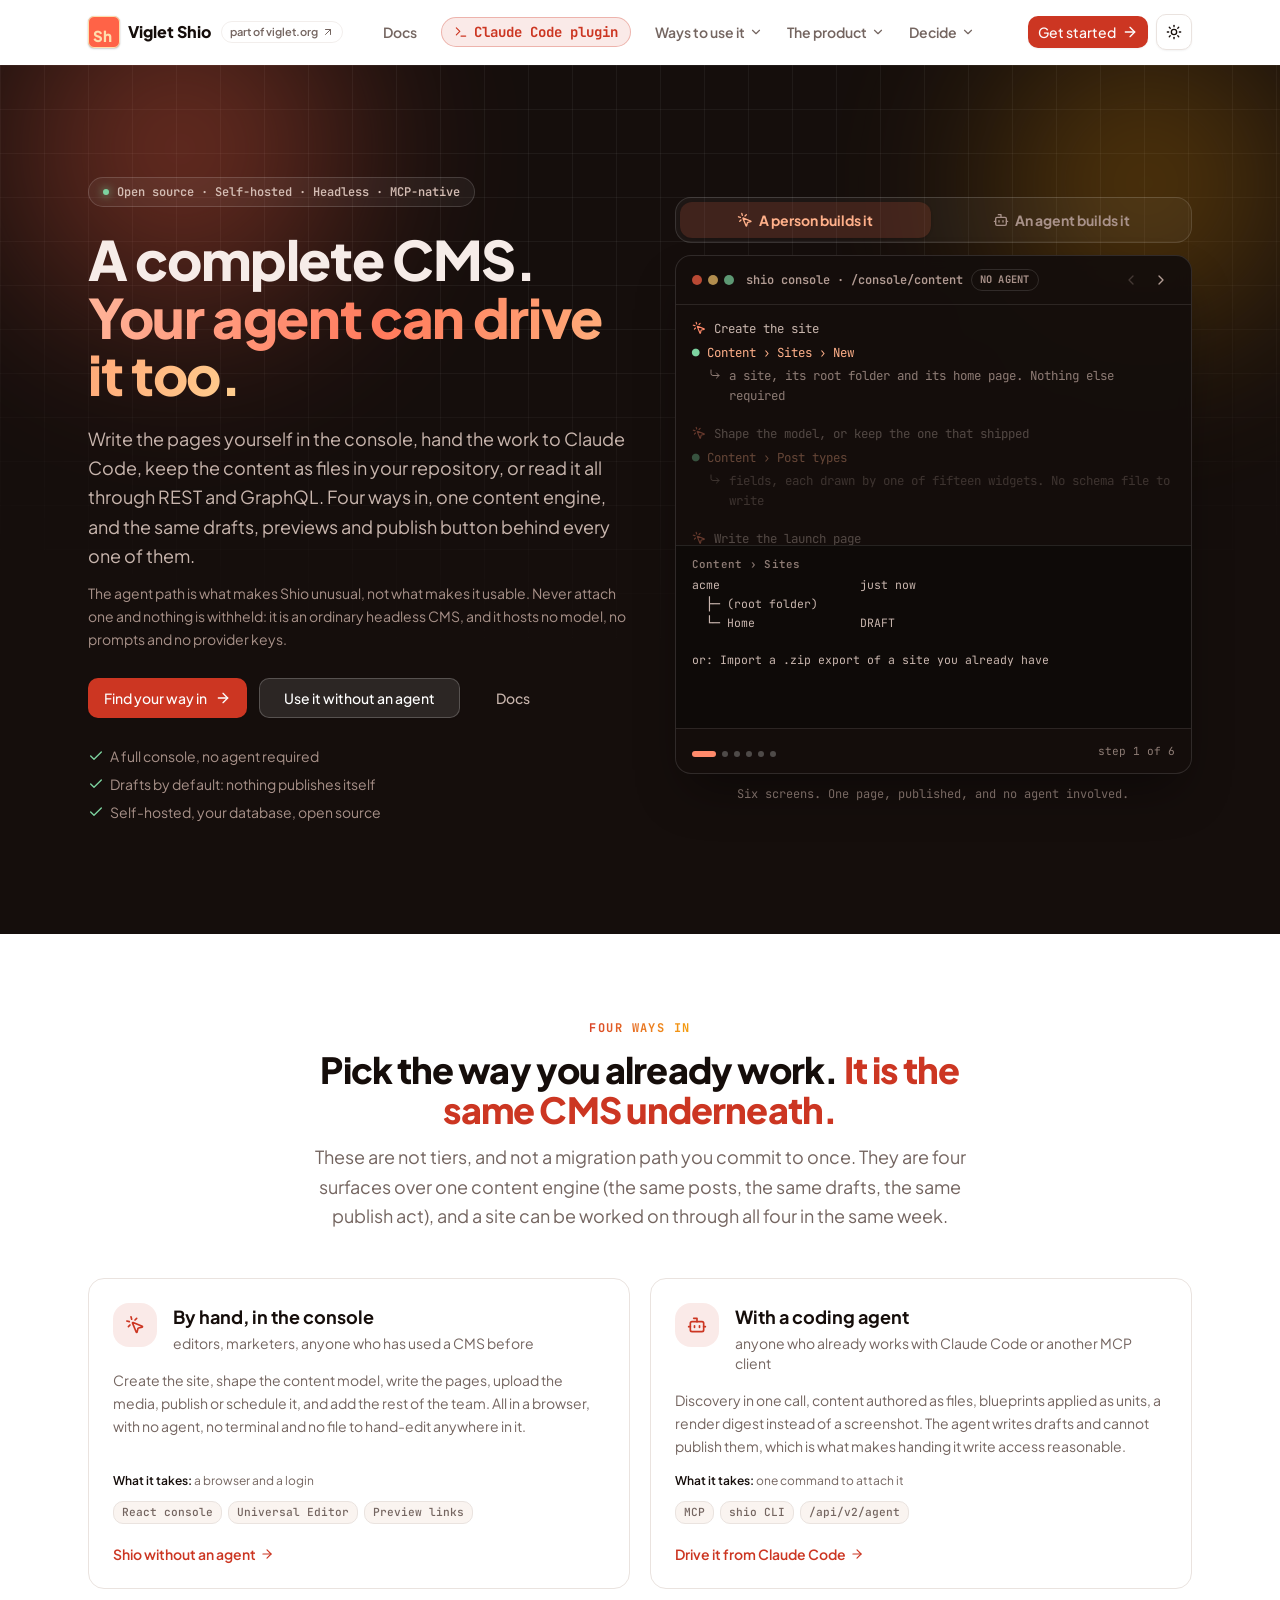
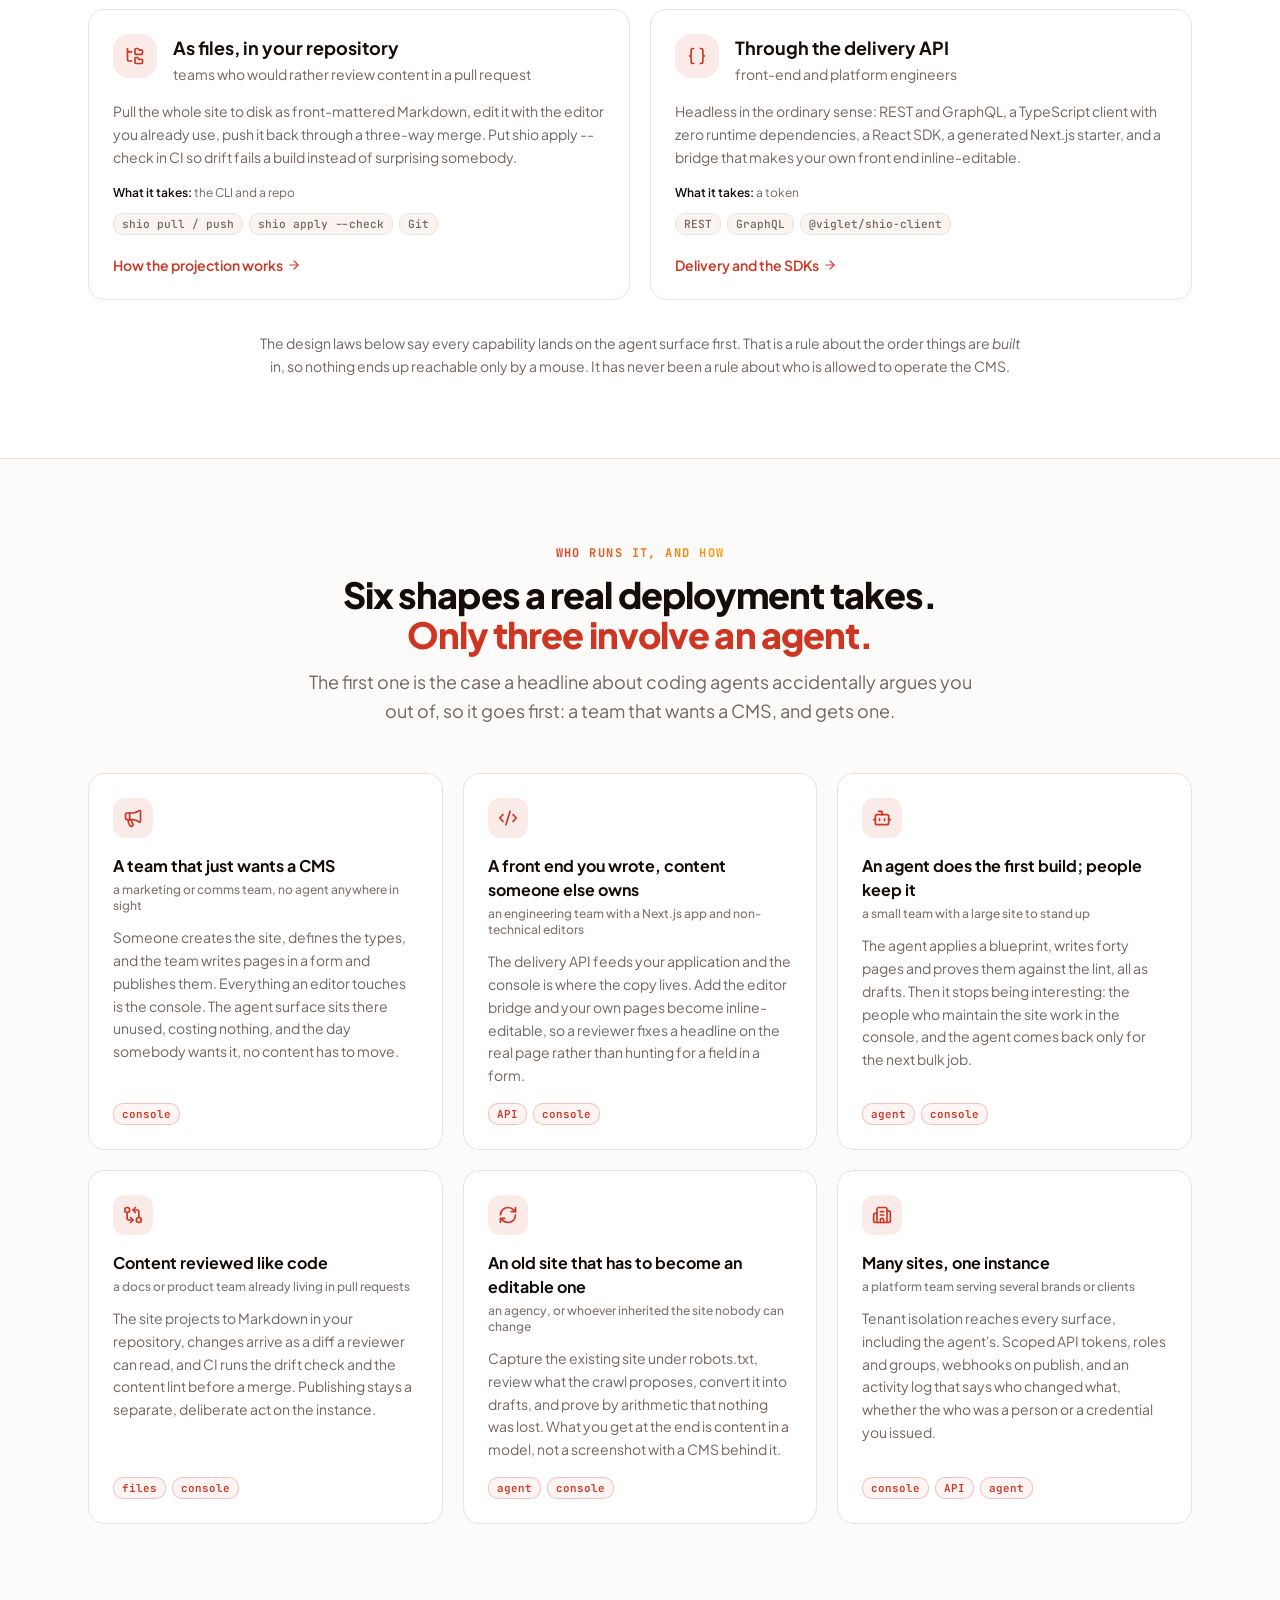
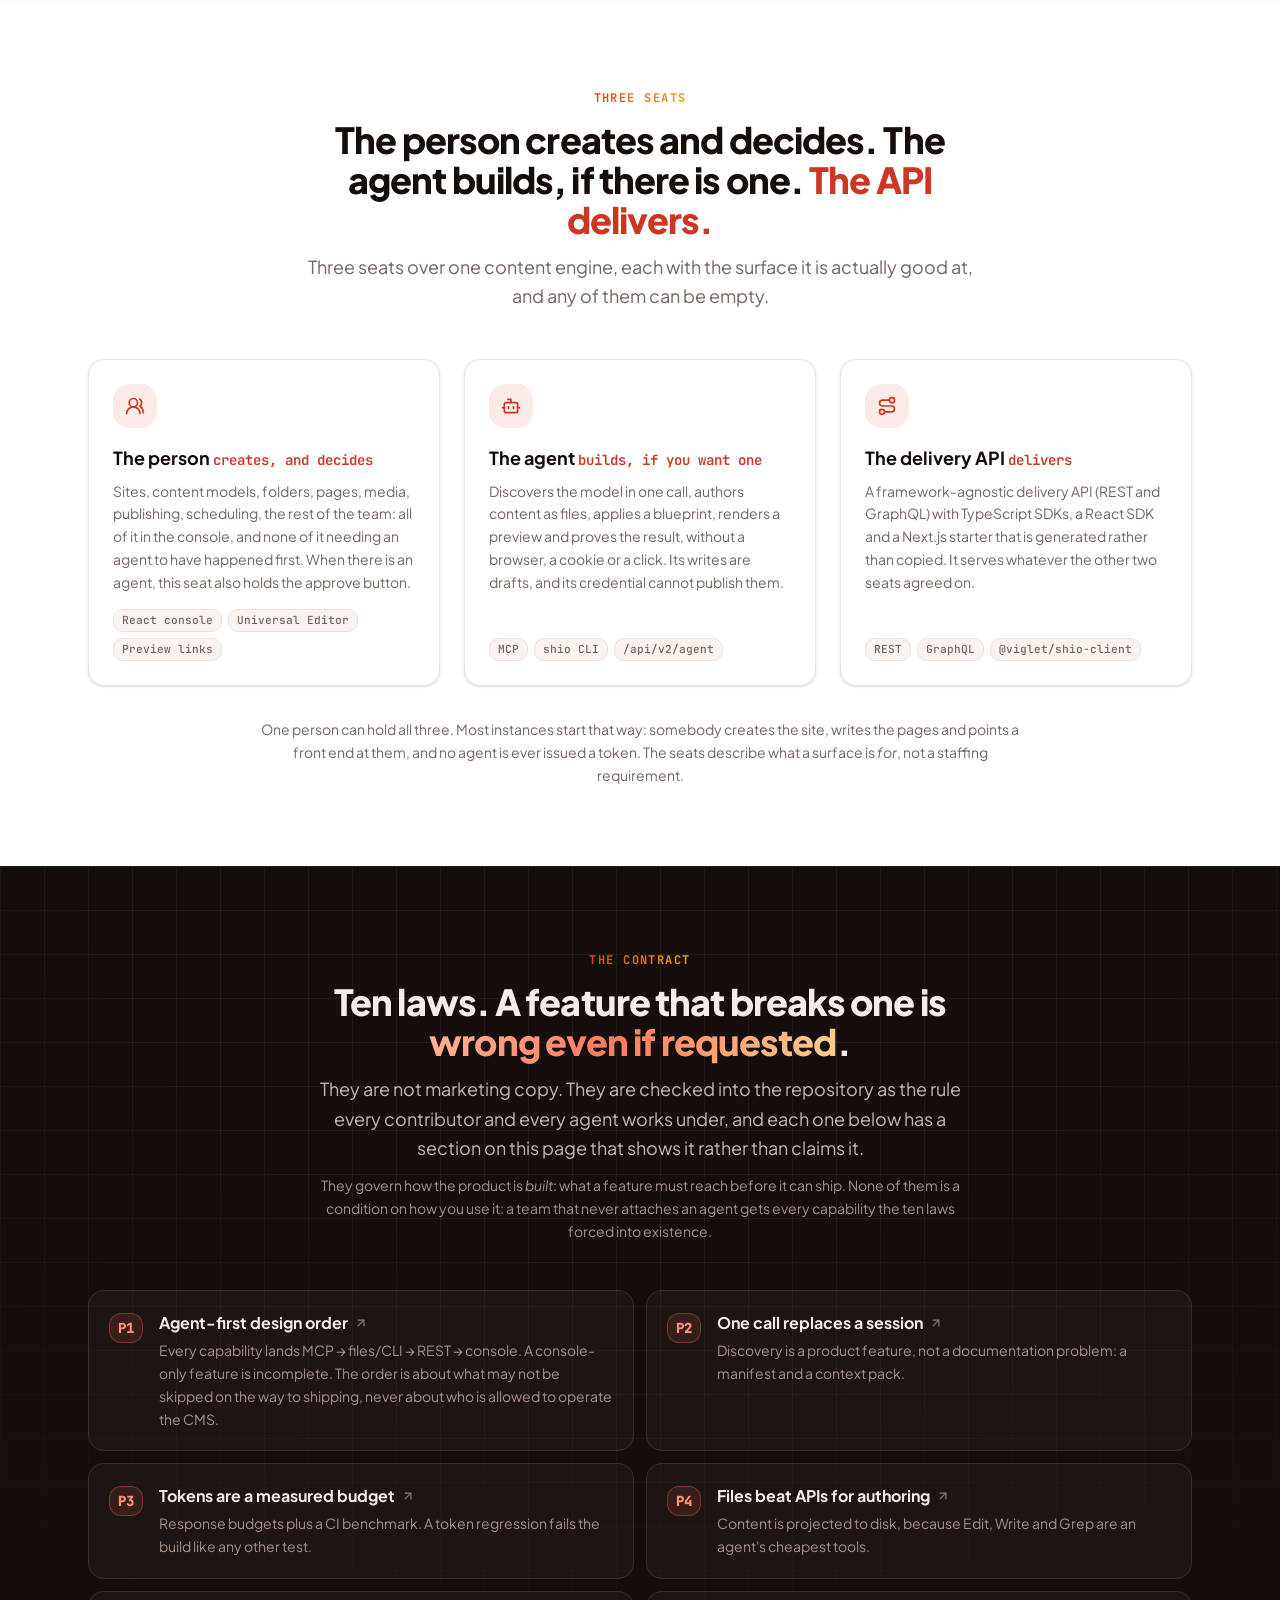
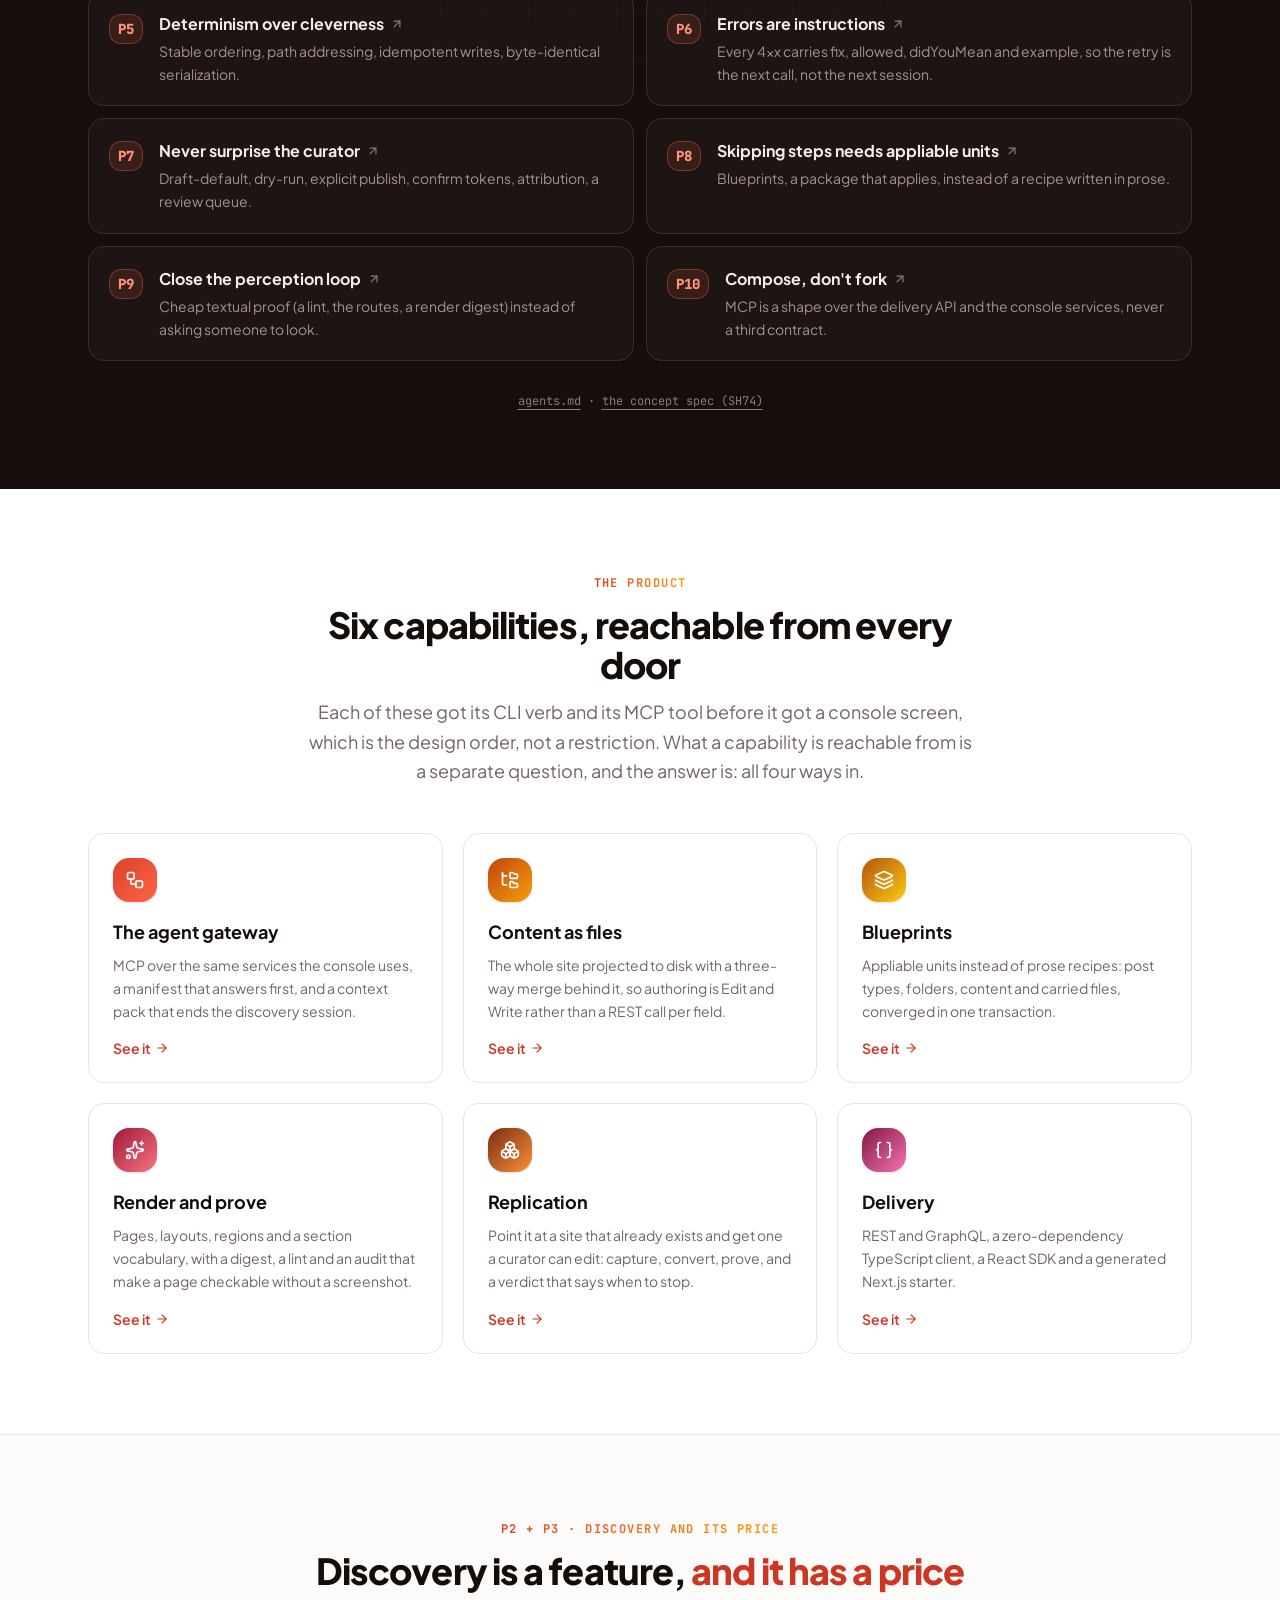
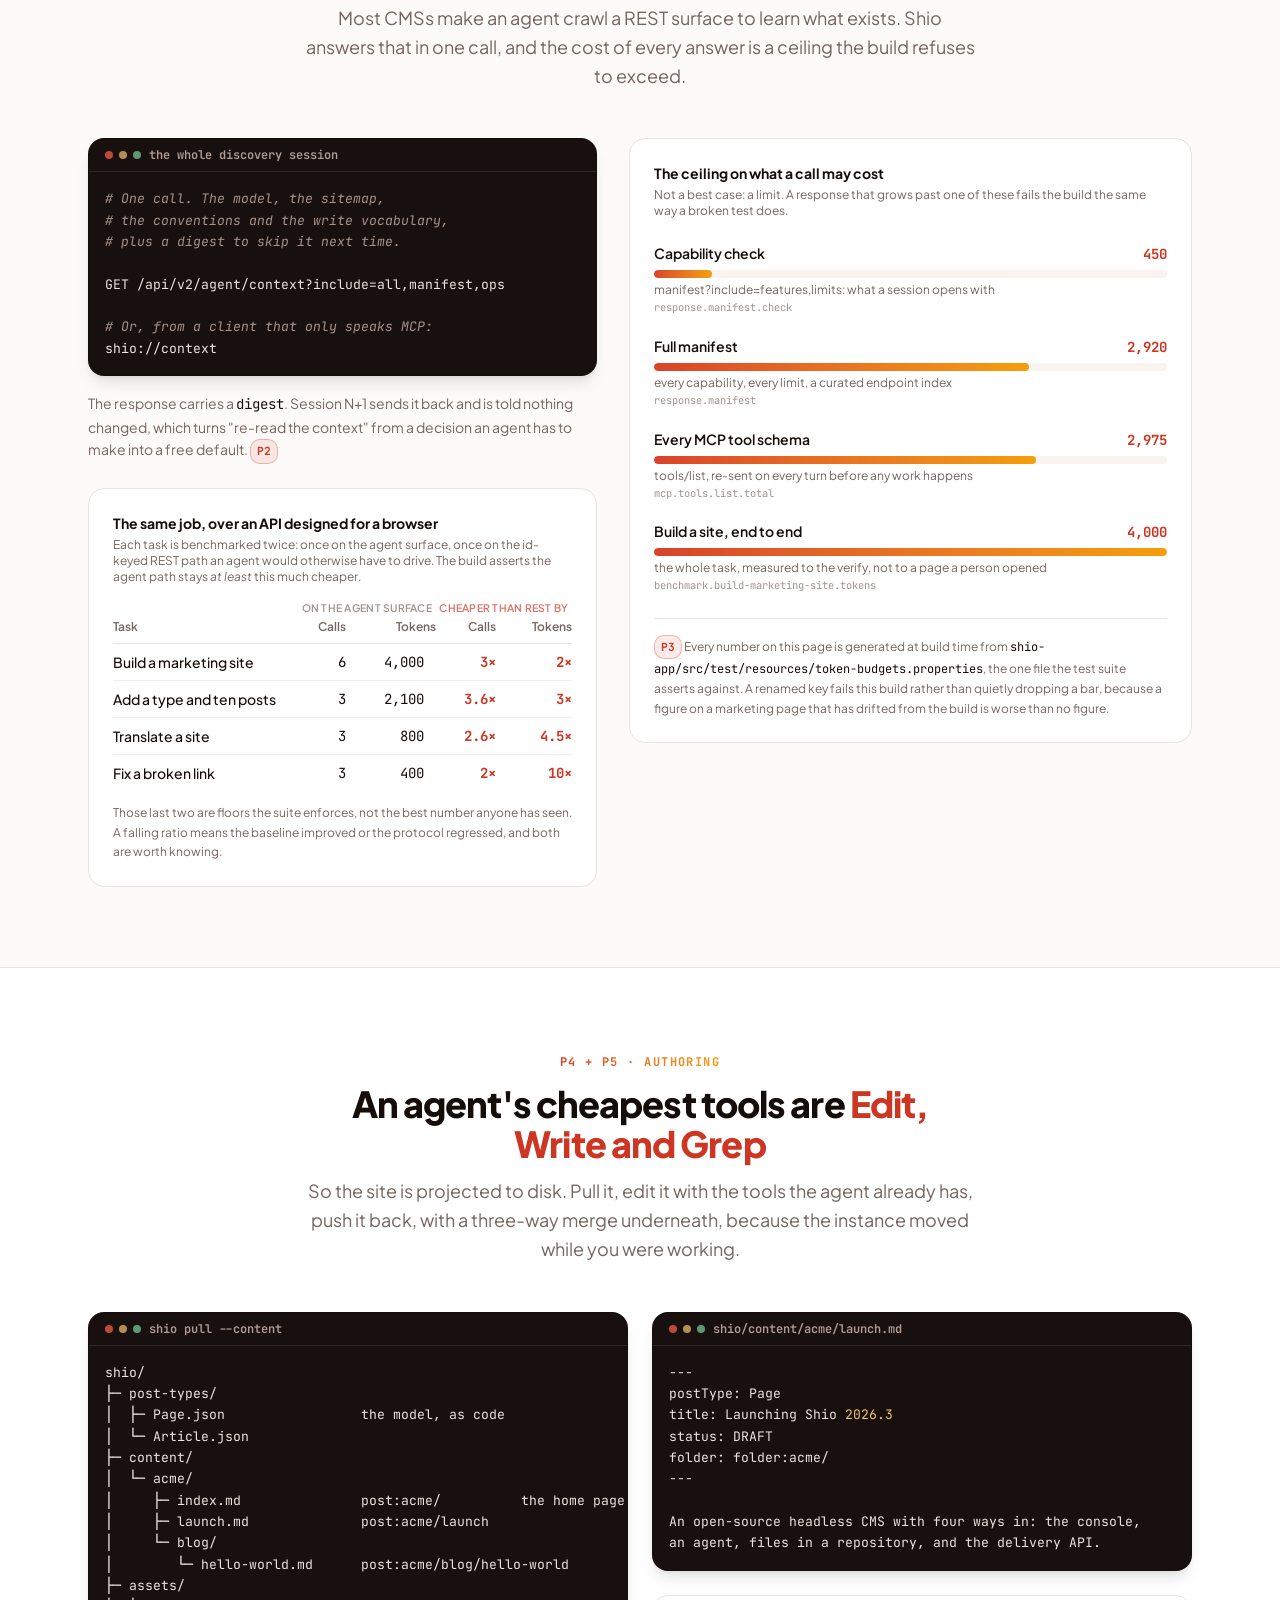
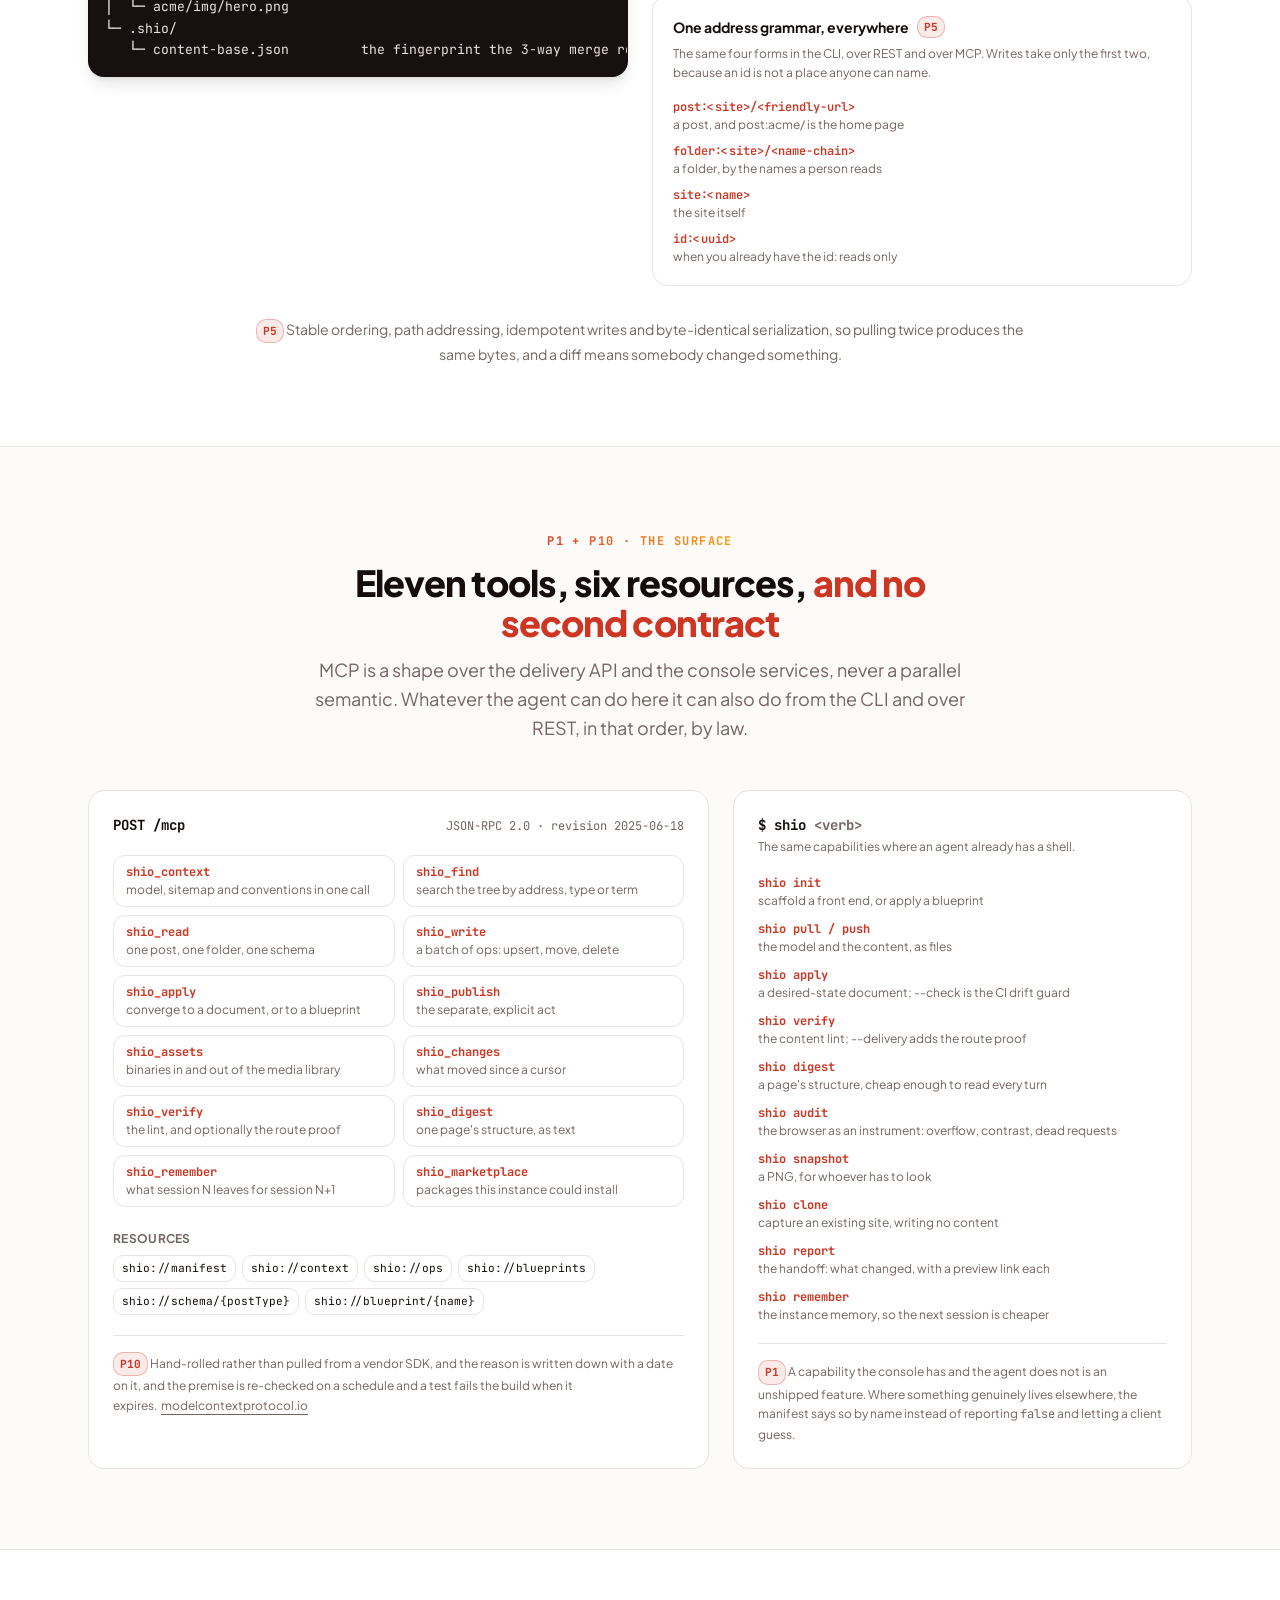
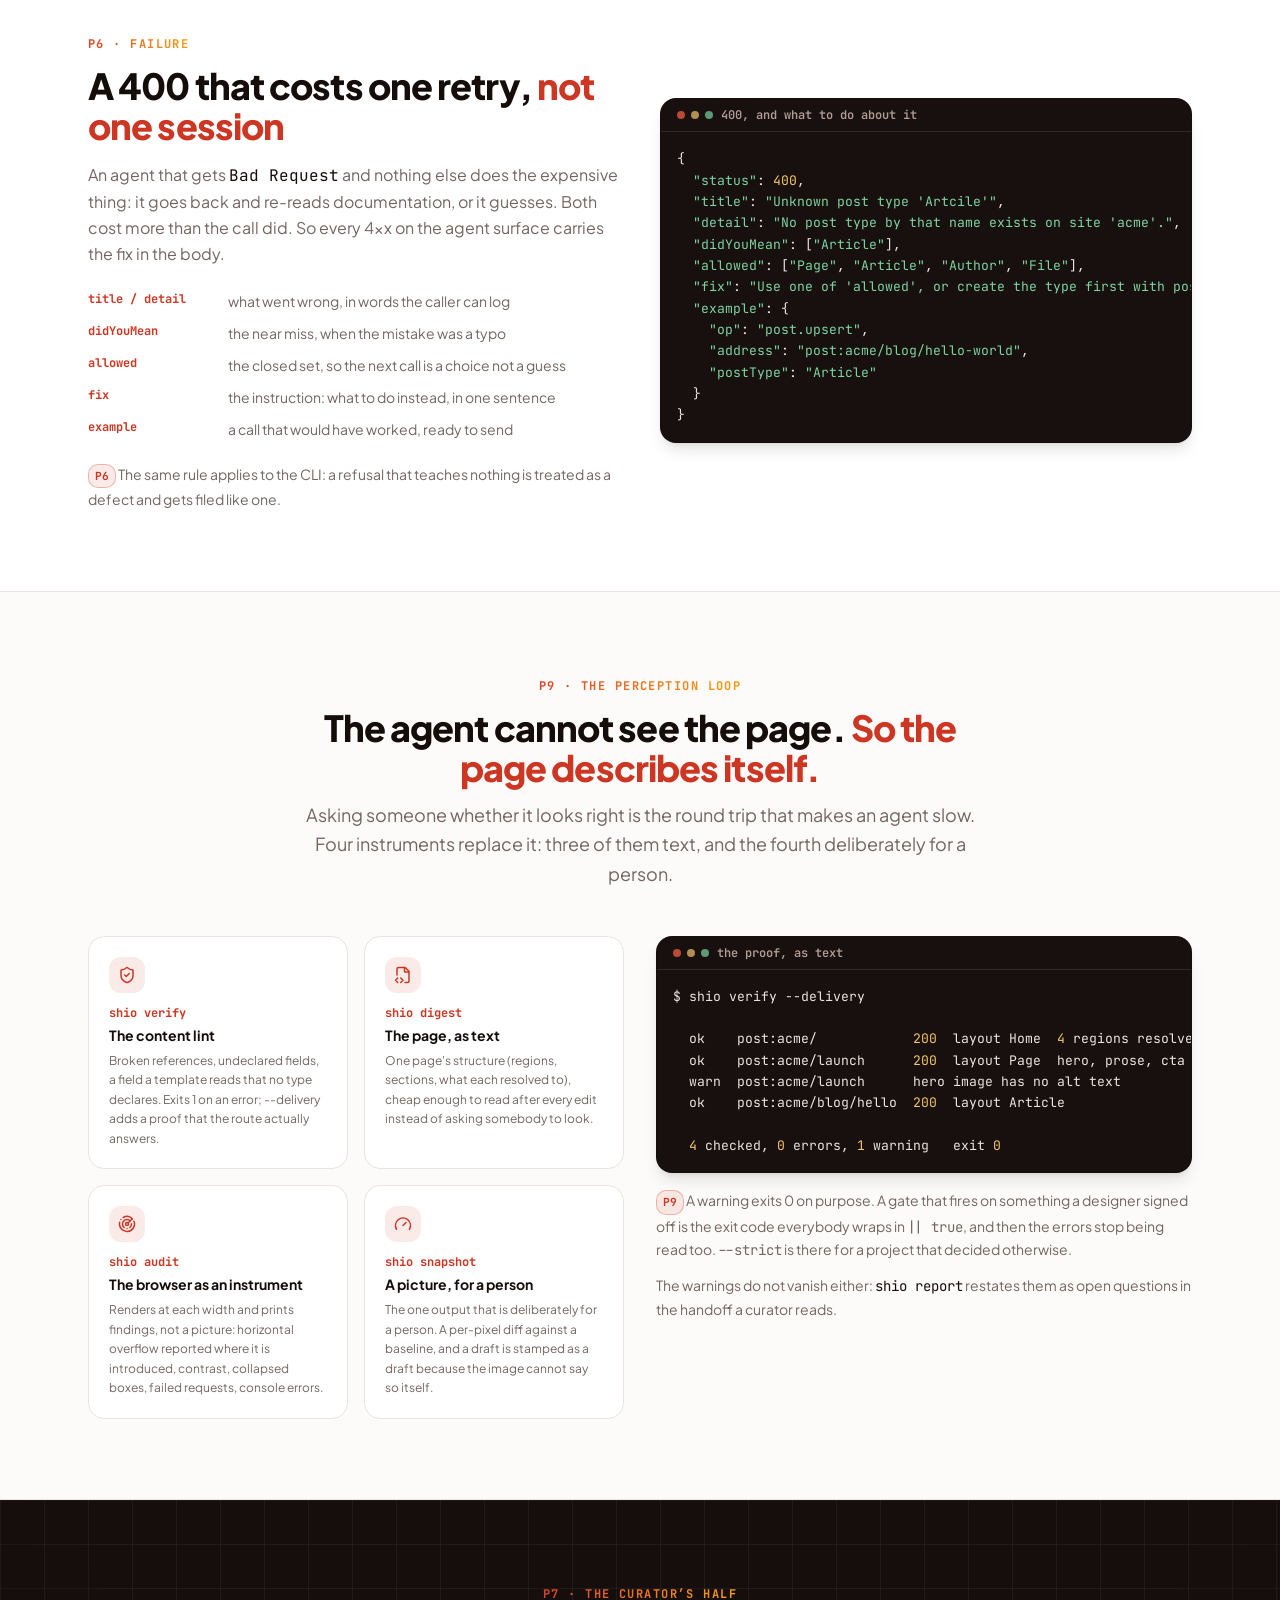
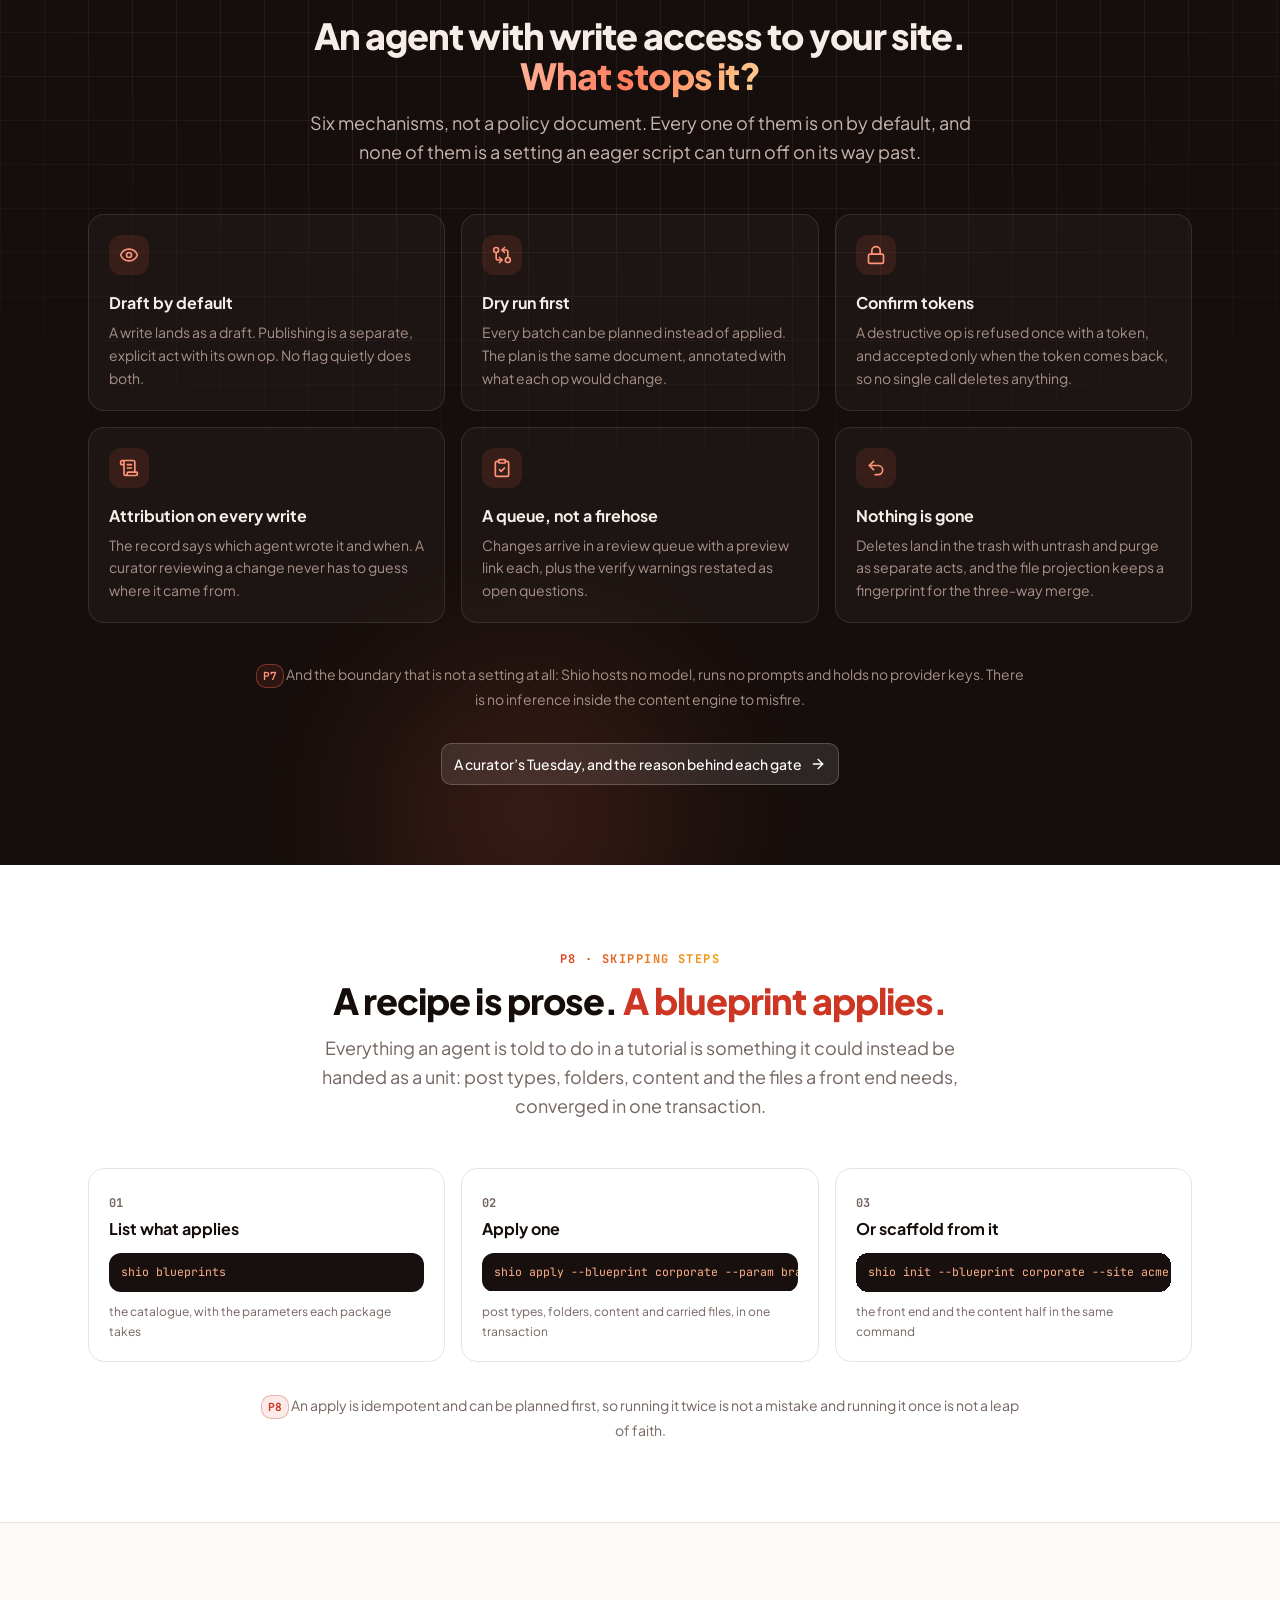
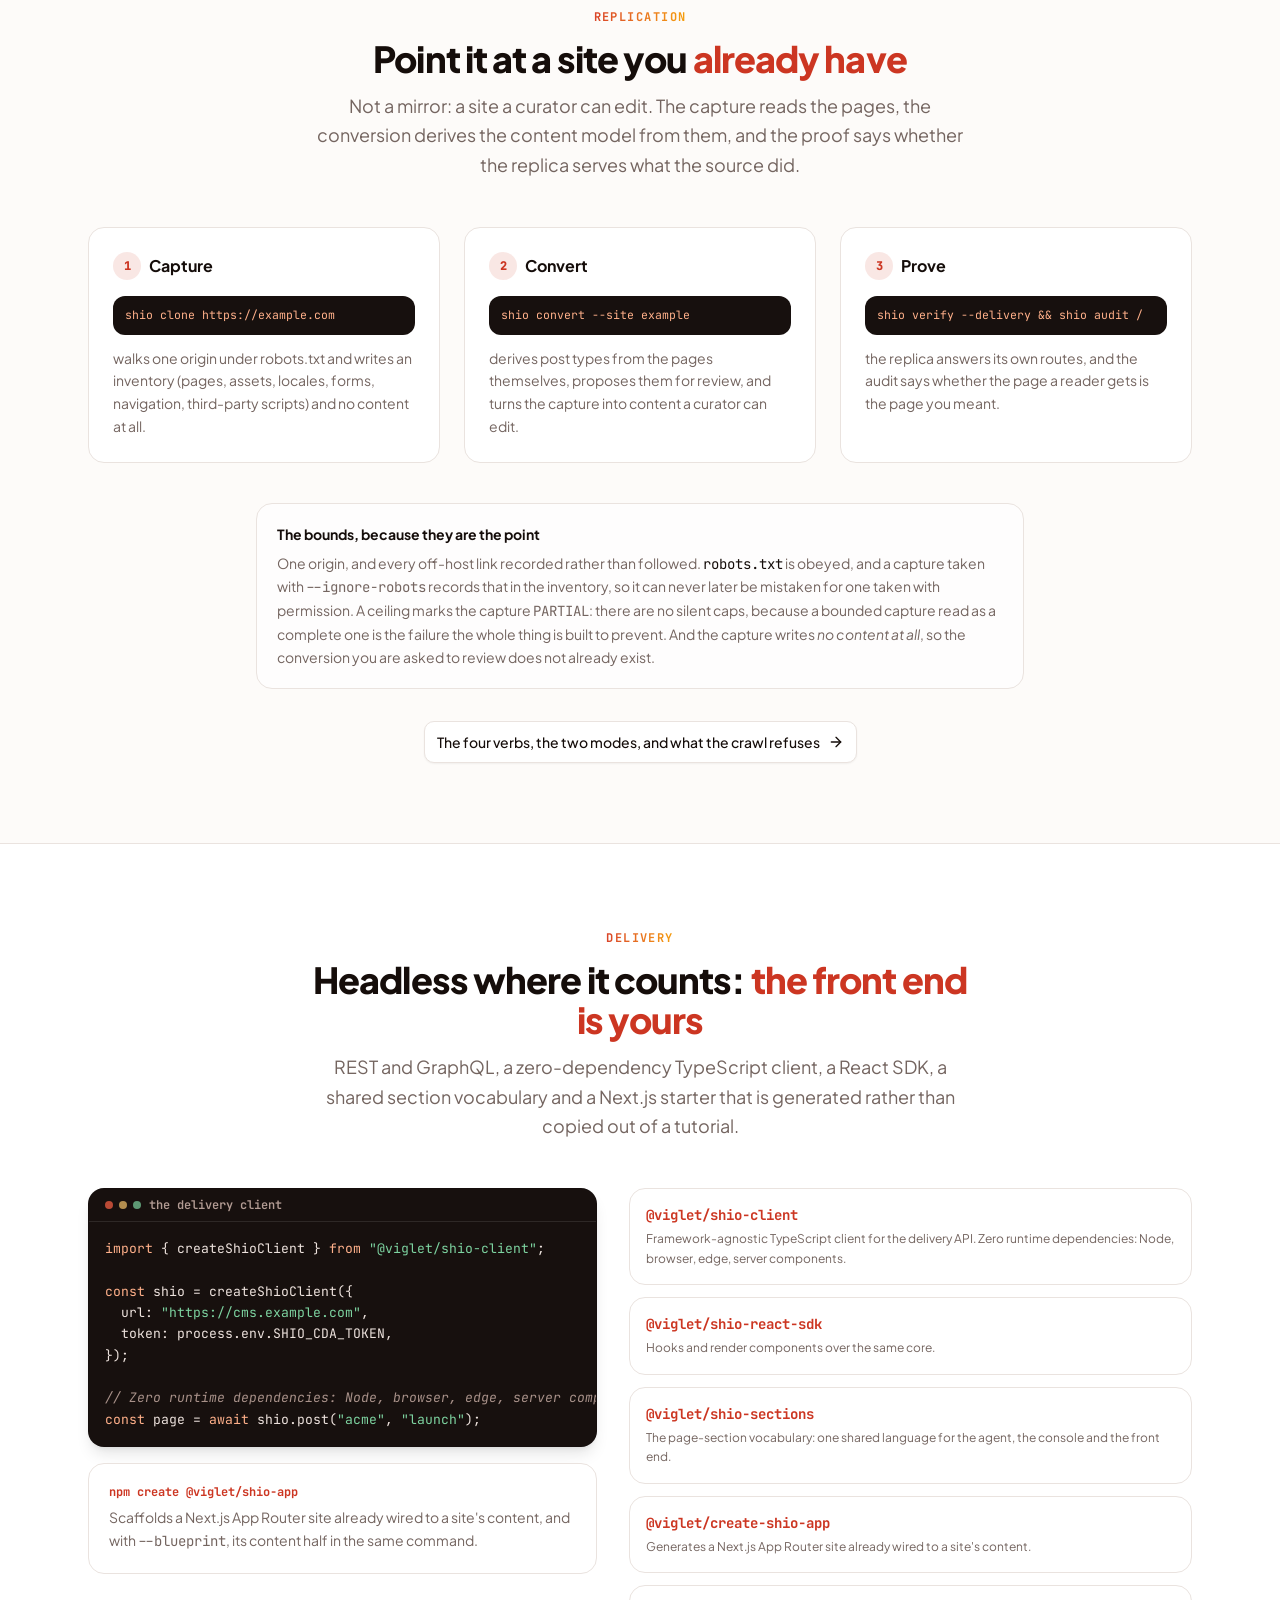
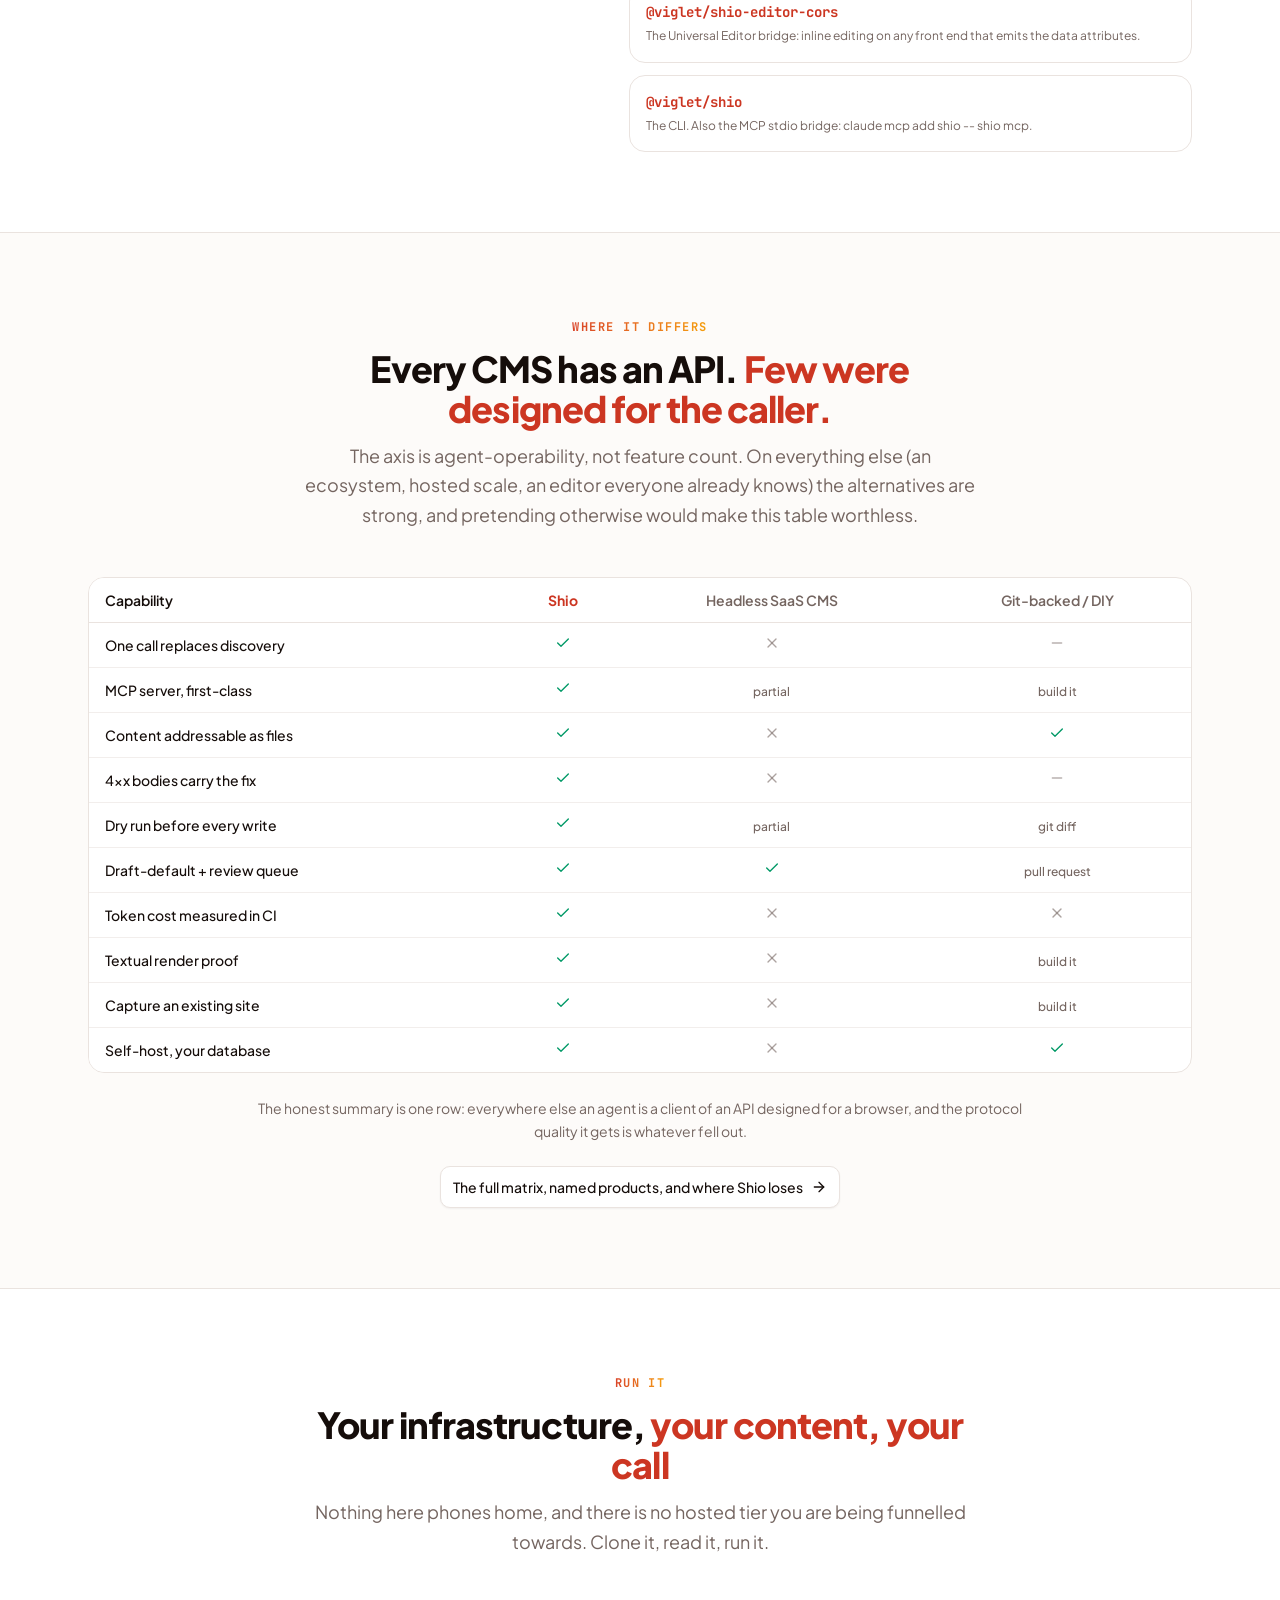
==== commit fa8a8635: "deploy: openviglet/shio@67d1260c3cbc302f289ad6a2b31d92a4605cf768" ====
--- a/claude-code/index.html
+++ b/claude-code/index.html
@@ -9,11 +9,11 @@
     <meta property="og:title" content="Drive Shio from Claude Code: the plugin, the MCP bridge | Viglet Shio" />
     <meta property="og:description" content="A complete CMS, agent-ready and not agent-only. Console, agent, files or API: four ways in, one content engine. Open source and self-hosted." />
     <meta property="og:type" content="website" />
-    <meta property="og:url" content="https://shio.viglet.org/claude-code" />
+    <meta property="og:url" content="https://shio.viglet.org/claude-code/" />
     <meta property="og:image" content="https://shio.viglet.org/og.png" />
     <meta property="og:image:width" content="1200" />
     <meta property="og:image:height" content="630" />
-    <link rel="canonical" href="https://shio.viglet.org/claude-code" />
+    <link rel="canonical" href="https://shio.viglet.org/claude-code/" />
     <meta name="twitter:card" content="summary_large_image" />
     <meta name="twitter:image" content="https://shio.viglet.org/og.png" />
     <!-- anti-FOUC: apply the stored theme class before first paint (the prerendered HTML paints before the bundle) -->
@@ -38,11 +38,11 @@
       href="https://fonts.googleapis.com/css2?family=Plus+Jakarta+Sans:ital,wght@0,400;0,500;0,600;0,700;0,800;1,400&family=JetBrains+Mono:wght@400;500;700&display=swap"
       rel="stylesheet"
     />
-    <script type="module" crossorigin src="/assets/index-ByPY0twm.js"></script>
+    <script type="module" crossorigin src="/assets/index-rhf87hMl.js"></script>
     <link rel="stylesheet" crossorigin href="/assets/index-Dx7gC5NM.css">
   </head>
   <body>
-    <div id="root"><div class="flex min-h-screen flex-col"><header class="sticky top-0 z-50 backdrop-blur-md transition-colors border-b border-transparent bg-background/60"><div class="mx-auto w-full max-w-6xl px-6 flex h-16 items-center gap-4"><div class="flex shrink-0 items-center gap-2.5"><a href="/" class="text-base" aria-label="Viglet Shio home"><span class="items-center gap-2 font-extrabold hidden sm:inline-flex"><div aria-label="Sh" style="display:inline-flex;align-items:center;justify-content:flex-start;width:32px;height:32px;flex-shrink:0;background-color:#FF6347;color:#FFDEAD;padding-left:4px;border-radius:6px;border-width:1px;border-style:solid;border-color:#FFDEAD;box-shadow:0 0px 1px rgba(0,0,0,0.22), 0 1px 2px rgba(0,0,0,0.19);box-sizing:border-box;overflow:hidden;user-select:none"><span style="font-size:15px;font-weight:900;line-height:1;margin-top:8px">Sh</span></div><span>Viglet Shio</span></span><span class="inline-flex items-center gap-2 font-extrabold sm:hidden"><div aria-label="Sh" style="display:inline-flex;align-items:center;justify-content:flex-start;width:32px;height:32px;flex-shrink:0;background-color:#FF6347;color:#FFDEAD;padding-left:4px;border-radius:6px;border-width:1px;border-style:solid;border-color:#FFDEAD;box-shadow:0 0px 1px rgba(0,0,0,0.22), 0 1px 2px rgba(0,0,0,0.19);box-sizing:border-box;overflow:hidden;user-select:none"><span style="font-size:15px;font-weight:900;line-height:1;margin-top:8px">Sh</span></div></span></a><a href="https://www.viglet.org" class="hidden items-center gap-1 rounded-full border border-border/60 px-2 py-0.5 text-[11px] font-semibold whitespace-nowrap text-muted-foreground transition-colors hover:border-border hover:text-foreground sm:inline-flex">part of viglet.org<svg xmlns="http://www.w3.org/2000/svg" width="24" height="24" viewBox="0 0 24 24" fill="none" stroke="currentColor" stroke-width="2" stroke-linecap="round" stroke-linejoin="round" class="lucide lucide-arrow-up-right size-3" aria-hidden="true"><path d="M7 7h10v10"></path><path d="M7 17 17 7"></path></svg></a></div><nav class="ml-4 hidden items-center gap-5 lg:flex xl:ml-6 xl:gap-6"><a href="https://docs.viglet.org/shio/" class="text-sm font-semibold whitespace-nowrap text-muted-foreground transition-colors hover:text-foreground">Docs</a><a href="/claude-code" class="inline-flex items-center gap-1.5 rounded-full border border-primary/30 bg-primary/10 px-3 py-1 font-mono text-sm font-bold whitespace-nowrap text-primary transition-colors hover:border-primary/50 hover:bg-primary/15"><svg xmlns="http://www.w3.org/2000/svg" width="24" height="24" viewBox="0 0 24 24" fill="none" stroke="currentColor" stroke-width="2" stroke-linecap="round" stroke-linejoin="round" class="lucide lucide-terminal size-3.5" aria-hidden="true"><path d="M12 19h8"></path><path d="m4 17 6-6-6-6"></path></svg>Claude Code plugin</a><button type="button" id="radix-_R_f5_" aria-haspopup="menu" aria-expanded="false" data-state="closed" class="group flex items-center gap-1 text-sm font-semibold whitespace-nowrap text-muted-foreground outline-hidden transition-colors hover:text-foreground data-[state=open]:text-foreground">Ways to use it<svg xmlns="http://www.w3.org/2000/svg" width="24" height="24" viewBox="0 0 24 24" fill="none" stroke="currentColor" stroke-width="2" stroke-linecap="round" stroke-linejoin="round" class="lucide lucide-chevron-down size-3.5 transition-transform group-data-[state=open]:rotate-180" aria-hidden="true"><path d="m6 9 6 6 6-6"></path></svg></button><button type="button" id="radix-_R_n5_" aria-haspopup="menu" aria-expanded="false" data-state="closed" class="group flex items-center gap-1 text-sm font-semibold whitespace-nowrap text-muted-foreground outline-hidden transition-colors hover:text-foreground data-[state=open]:text-foreground">The product<svg xmlns="http://www.w3.org/2000/svg" width="24" height="24" viewBox="0 0 24 24" fill="none" stroke="currentColor" stroke-width="2" stroke-linecap="round" stroke-linejoin="round" class="lucide lucide-chevron-down size-3.5 transition-transform group-data-[state=open]:rotate-180" aria-hidden="true"><path d="m6 9 6 6 6-6"></path></svg></button><button type="button" id="radix-_R_v5_" aria-haspopup="menu" aria-expanded="false" data-state="closed" class="group flex items-center gap-1 text-sm font-semibold whitespace-nowrap text-muted-foreground outline-hidden transition-colors hover:text-foreground data-[state=open]:text-foreground">Decide<svg xmlns="http://www.w3.org/2000/svg" width="24" height="24" viewBox="0 0 24 24" fill="none" stroke="currentColor" stroke-width="2" stroke-linecap="round" stroke-linejoin="round" class="lucide lucide-chevron-down size-3.5 transition-transform group-data-[state=open]:rotate-180" aria-hidden="true"><path d="m6 9 6 6 6-6"></path></svg></button></nav><div class="ml-auto flex items-center gap-2"><a href="https://docs.viglet.org/shio/" data-slot="button" class="inline-flex items-center justify-center whitespace-nowrap text-sm font-medium transition-all disabled:pointer-events-none disabled:opacity-50 [&amp;_svg]:pointer-events-none [&amp;_svg:not([class*=&#x27;size-&#x27;])]:size-4 shrink-0 [&amp;_svg]:shrink-0 outline-none focus-visible:border-ring focus-visible:ring-ring/50 focus-visible:ring-[3px] aria-invalid:ring-destructive/20 dark:aria-invalid:ring-destructive/40 aria-invalid:border-destructive bg-primary text-primary-foreground shadow-xs hover:bg-primary/90 h-8 rounded-md gap-1.5 px-3 has-[&gt;svg]:px-2.5">Get started<svg xmlns="http://www.w3.org/2000/svg" width="24" height="24" viewBox="0 0 24 24" fill="none" stroke="currentColor" stroke-width="2" stroke-linecap="round" stroke-linejoin="round" class="lucide lucide-arrow-right size-4" aria-hidden="true"><path d="M5 12h14"></path><path d="m12 5 7 7-7 7"></path></svg></a><button data-slot="button" class="inline-flex items-center justify-center gap-2 whitespace-nowrap rounded-md text-sm font-medium transition-all disabled:pointer-events-none disabled:opacity-50 [&amp;_svg]:pointer-events-none [&amp;_svg:not([class*=&#x27;size-&#x27;])]:size-4 shrink-0 [&amp;_svg]:shrink-0 outline-none focus-visible:border-ring focus-visible:ring-ring/50 focus-visible:ring-[3px] aria-invalid:ring-destructive/20 dark:aria-invalid:ring-destructive/40 aria-invalid:border-destructive border bg-background shadow-xs hover:bg-accent hover:text-accent-foreground dark:bg-input/30 dark:border-input dark:hover:bg-input/50 size-9" type="button" id="radix-_R_5l_" aria-haspopup="menu" aria-expanded="false" data-state="closed"><svg xmlns="http://www.w3.org/2000/svg" width="24" height="24" viewBox="0 0 24 24" fill="none" stroke="currentColor" stroke-width="2" stroke-linecap="round" stroke-linejoin="round" class="lucide lucide-sun h-[1.2rem] w-[1.2rem] scale-100 rotate-0 transition-all dark:scale-0 dark:-rotate-90" aria-hidden="true"><circle cx="12" cy="12" r="4"></circle><path d="M12 2v2"></path><path d="M12 20v2"></path><path d="m4.93 4.93 1.41 1.41"></path><path d="m17.66 17.66 1.41 1.41"></path><path d="M2 12h2"></path><path d="M20 12h2"></path><path d="m6.34 17.66-1.41 1.41"></path><path d="m19.07 4.93-1.41 1.41"></path></svg><svg xmlns="http://www.w3.org/2000/svg" width="24" height="24" viewBox="0 0 24 24" fill="none" stroke="currentColor" stroke-width="2" stroke-linecap="round" stroke-linejoin="round" class="lucide lucide-moon absolute h-[1.2rem] w-[1.2rem] scale-0 rotate-90 transition-all dark:scale-100 dark:rotate-0" aria-hidden="true"><path d="M20.985 12.486a9 9 0 1 1-9.473-9.472c.405-.022.617.46.402.803a6 6 0 0 0 8.268 8.268c.344-.215.825-.004.803.401"></path></svg><span class="sr-only">Toggle theme</span></button><button type="button" aria-label="Open menu" aria-expanded="false" class="flex size-9 items-center justify-center rounded-lg text-muted-foreground transition-colors hover:bg-muted hover:text-foreground lg:hidden"><svg xmlns="http://www.w3.org/2000/svg" width="24" height="24" viewBox="0 0 24 24" fill="none" stroke="currentColor" stroke-width="2" stroke-linecap="round" stroke-linejoin="round" class="lucide lucide-menu size-5" aria-hidden="true"><path d="M4 5h16"></path><path d="M4 12h16"></path><path d="M4 19h16"></path></svg></button></div></div></header><main class="flex-1"><section id="top" class="relative isolate overflow-hidden bg-[#150e0c] py-16 text-[#f6ece8] sm:py-20"><div class="grid-bg pointer-events-none absolute inset-0 -z-10"></div><div class="animate-orb-a pointer-events-none absolute -top-40 left-1/3 -z-10 h-[420px] w-[420px] rounded-full bg-[radial-gradient(circle,#ff6347,transparent_70%)] opacity-40 blur-[70px]"></div><div class="mx-auto w-full px-6 max-w-3xl"><span class="inline-block bg-gradient-to-r from-[#d94328] to-[#f59e0b] bg-clip-text font-mono text-xs font-bold tracking-[0.12em] text-transparent uppercase">First five minutes</span><h1 class="mt-3 text-3xl font-extrabold leading-[1.1] tracking-tight sm:text-4xl lg:text-5xl">Hand the CMS to Claude Code in<!-- --> <span class="text-gradient">one command</span></h1><p class="mt-5 text-lg leading-relaxed text-[#c9b6ae]">Shio is built to be operated by a coding agent, so the distance between running an instance and having the agent do something is the number that matters. It is one install and three calls, and the first call is the instance telling the agent what it can do.</p><div class="mt-7"><div class="flex flex-wrap gap-3"><a href="#install" data-slot="button" class="inline-flex items-center justify-center gap-2 whitespace-nowrap text-sm font-medium transition-all disabled:pointer-events-none disabled:opacity-50 [&amp;_svg]:pointer-events-none [&amp;_svg:not([class*=&#x27;size-&#x27;])]:size-4 shrink-0 [&amp;_svg]:shrink-0 outline-none focus-visible:border-ring focus-visible:ring-ring/50 focus-visible:ring-[3px] aria-invalid:ring-destructive/20 dark:aria-invalid:ring-destructive/40 aria-invalid:border-destructive bg-primary text-primary-foreground shadow-xs hover:bg-primary/90 h-10 rounded-md px-6 has-[&gt;svg]:px-4">Install it <svg xmlns="http://www.w3.org/2000/svg" width="24" height="24" viewBox="0 0 24 24" fill="none" stroke="currentColor" stroke-width="2" stroke-linecap="round" stroke-linejoin="round" class="lucide lucide-arrow-right size-4" aria-hidden="true"><path d="M5 12h14"></path><path d="m12 5 7 7-7 7"></path></svg></a><a href="#credential" data-slot="button" class="inline-flex items-center justify-center gap-2 whitespace-nowrap text-sm font-medium transition-all disabled:pointer-events-none disabled:opacity-50 [&amp;_svg]:pointer-events-none [&amp;_svg:not([class*=&#x27;size-&#x27;])]:size-4 shrink-0 [&amp;_svg]:shrink-0 outline-none focus-visible:border-ring focus-visible:ring-ring/50 focus-visible:ring-[3px] aria-invalid:ring-destructive/20 dark:aria-invalid:ring-destructive/40 aria-invalid:border-destructive border shadow-xs dark:border-input dark:hover:bg-input/50 h-10 rounded-md px-6 has-[&gt;svg]:px-4 border-white/20 bg-white/10 text-white hover:bg-white/20 hover:text-white dark:bg-white/10">The credential it runs on</a></div></div></div></section><section id="install" class="py-20"><div class="mx-auto w-full max-w-6xl px-6"><div class="mx-auto mb-12 max-w-2xl text-center"><span class="inline-block bg-gradient-to-r from-[#d94328] to-[#f59e0b] bg-clip-text font-mono text-xs font-bold tracking-[0.12em] text-transparent uppercase">Step one</span><h2 class="mt-3 text-3xl font-extrabold tracking-tight sm:text-4xl">Two ways in, and<!-- --> <span class="text-primary">the second needs no plugin</span></h2><p class="mt-3 text-base leading-relaxed text-muted-foreground sm:text-lg">The plugin is the shortcut: it arrives with the MCP server wired up and the workflows already written. Everything it does is reachable without it.</p></div><div class="grid items-start gap-6 lg:grid-cols-2 [&amp;&gt;*]:min-w-0"><div><h3 class="mb-3 flex items-center gap-2 font-bold"><span class="flex size-6 items-center justify-center rounded-full bg-primary/12 font-mono text-xs font-black text-primary">A</span>The plugin</h3><figure class="overflow-hidden rounded-xl border border-black/10 bg-[#17100e] text-[#ede2dd] shadow-lg dark:border-white/10"><figcaption class="flex items-center gap-2 border-b border-white/10 px-4 py-2 font-mono text-xs font-semibold text-[#b39c94]"><span class="flex gap-1.5" aria-hidden="true"><span class="size-2 rounded-full bg-[#ff6347]/70"></span><span class="size-2 rounded-full bg-[#f5c46b]/70"></span><span class="size-2 rounded-full bg-[#7dd3a0]/70"></span></span>claude, the marketplace route</figcaption><pre class="overflow-x-auto px-4 py-4 text-[0.82rem] leading-relaxed"><code class="font-mono">claude plugin marketplace add openviglet/shio
+    <div id="root"><div class="flex min-h-screen flex-col"><header class="sticky top-0 z-50 backdrop-blur-md transition-colors border-b border-transparent bg-background/60"><div class="mx-auto w-full max-w-6xl px-6 flex h-16 items-center gap-4"><div class="flex shrink-0 items-center gap-2.5"><a href="/" class="text-base" aria-label="Viglet Shio home"><span class="items-center gap-2 font-extrabold hidden sm:inline-flex"><div aria-label="Sh" style="display:inline-flex;align-items:center;justify-content:flex-start;width:32px;height:32px;flex-shrink:0;background-color:#FF6347;color:#FFDEAD;padding-left:4px;border-radius:6px;border-width:1px;border-style:solid;border-color:#FFDEAD;box-shadow:0 0px 1px rgba(0,0,0,0.22), 0 1px 2px rgba(0,0,0,0.19);box-sizing:border-box;overflow:hidden;user-select:none"><span style="font-size:15px;font-weight:900;line-height:1;margin-top:8px">Sh</span></div><span>Viglet Shio</span></span><span class="inline-flex items-center gap-2 font-extrabold sm:hidden"><div aria-label="Sh" style="display:inline-flex;align-items:center;justify-content:flex-start;width:32px;height:32px;flex-shrink:0;background-color:#FF6347;color:#FFDEAD;padding-left:4px;border-radius:6px;border-width:1px;border-style:solid;border-color:#FFDEAD;box-shadow:0 0px 1px rgba(0,0,0,0.22), 0 1px 2px rgba(0,0,0,0.19);box-sizing:border-box;overflow:hidden;user-select:none"><span style="font-size:15px;font-weight:900;line-height:1;margin-top:8px">Sh</span></div></span></a><a href="https://www.viglet.org" class="hidden items-center gap-1 rounded-full border border-border/60 px-2 py-0.5 text-[11px] font-semibold whitespace-nowrap text-muted-foreground transition-colors hover:border-border hover:text-foreground sm:inline-flex">part of viglet.org<svg xmlns="http://www.w3.org/2000/svg" width="24" height="24" viewBox="0 0 24 24" fill="none" stroke="currentColor" stroke-width="2" stroke-linecap="round" stroke-linejoin="round" class="lucide lucide-arrow-up-right size-3" aria-hidden="true"><path d="M7 7h10v10"></path><path d="M7 17 17 7"></path></svg></a></div><nav class="ml-4 hidden items-center gap-5 lg:flex xl:ml-6 xl:gap-6"><a href="https://docs.viglet.org/shio/" class="text-sm font-semibold whitespace-nowrap text-muted-foreground transition-colors hover:text-foreground">Docs</a><a href="/claude-code/" class="inline-flex items-center gap-1.5 rounded-full border border-primary/30 bg-primary/10 px-3 py-1 font-mono text-sm font-bold whitespace-nowrap text-primary transition-colors hover:border-primary/50 hover:bg-primary/15"><svg xmlns="http://www.w3.org/2000/svg" width="24" height="24" viewBox="0 0 24 24" fill="none" stroke="currentColor" stroke-width="2" stroke-linecap="round" stroke-linejoin="round" class="lucide lucide-terminal size-3.5" aria-hidden="true"><path d="M12 19h8"></path><path d="m4 17 6-6-6-6"></path></svg>Claude Code plugin</a><button type="button" id="radix-_R_f5_" aria-haspopup="menu" aria-expanded="false" data-state="closed" class="group flex items-center gap-1 text-sm font-semibold whitespace-nowrap text-muted-foreground outline-hidden transition-colors hover:text-foreground data-[state=open]:text-foreground">Ways to use it<svg xmlns="http://www.w3.org/2000/svg" width="24" height="24" viewBox="0 0 24 24" fill="none" stroke="currentColor" stroke-width="2" stroke-linecap="round" stroke-linejoin="round" class="lucide lucide-chevron-down size-3.5 transition-transform group-data-[state=open]:rotate-180" aria-hidden="true"><path d="m6 9 6 6 6-6"></path></svg></button><button type="button" id="radix-_R_n5_" aria-haspopup="menu" aria-expanded="false" data-state="closed" class="group flex items-center gap-1 text-sm font-semibold whitespace-nowrap text-muted-foreground outline-hidden transition-colors hover:text-foreground data-[state=open]:text-foreground">The product<svg xmlns="http://www.w3.org/2000/svg" width="24" height="24" viewBox="0 0 24 24" fill="none" stroke="currentColor" stroke-width="2" stroke-linecap="round" stroke-linejoin="round" class="lucide lucide-chevron-down size-3.5 transition-transform group-data-[state=open]:rotate-180" aria-hidden="true"><path d="m6 9 6 6 6-6"></path></svg></button><button type="button" id="radix-_R_v5_" aria-haspopup="menu" aria-expanded="false" data-state="closed" class="group flex items-center gap-1 text-sm font-semibold whitespace-nowrap text-muted-foreground outline-hidden transition-colors hover:text-foreground data-[state=open]:text-foreground">Decide<svg xmlns="http://www.w3.org/2000/svg" width="24" height="24" viewBox="0 0 24 24" fill="none" stroke="currentColor" stroke-width="2" stroke-linecap="round" stroke-linejoin="round" class="lucide lucide-chevron-down size-3.5 transition-transform group-data-[state=open]:rotate-180" aria-hidden="true"><path d="m6 9 6 6 6-6"></path></svg></button></nav><div class="ml-auto flex items-center gap-2"><a href="https://docs.viglet.org/shio/" data-slot="button" class="inline-flex items-center justify-center whitespace-nowrap text-sm font-medium transition-all disabled:pointer-events-none disabled:opacity-50 [&amp;_svg]:pointer-events-none [&amp;_svg:not([class*=&#x27;size-&#x27;])]:size-4 shrink-0 [&amp;_svg]:shrink-0 outline-none focus-visible:border-ring focus-visible:ring-ring/50 focus-visible:ring-[3px] aria-invalid:ring-destructive/20 dark:aria-invalid:ring-destructive/40 aria-invalid:border-destructive bg-primary text-primary-foreground shadow-xs hover:bg-primary/90 h-8 rounded-md gap-1.5 px-3 has-[&gt;svg]:px-2.5">Get started<svg xmlns="http://www.w3.org/2000/svg" width="24" height="24" viewBox="0 0 24 24" fill="none" stroke="currentColor" stroke-width="2" stroke-linecap="round" stroke-linejoin="round" class="lucide lucide-arrow-right size-4" aria-hidden="true"><path d="M5 12h14"></path><path d="m12 5 7 7-7 7"></path></svg></a><button data-slot="button" class="inline-flex items-center justify-center gap-2 whitespace-nowrap rounded-md text-sm font-medium transition-all disabled:pointer-events-none disabled:opacity-50 [&amp;_svg]:pointer-events-none [&amp;_svg:not([class*=&#x27;size-&#x27;])]:size-4 shrink-0 [&amp;_svg]:shrink-0 outline-none focus-visible:border-ring focus-visible:ring-ring/50 focus-visible:ring-[3px] aria-invalid:ring-destructive/20 dark:aria-invalid:ring-destructive/40 aria-invalid:border-destructive border bg-background shadow-xs hover:bg-accent hover:text-accent-foreground dark:bg-input/30 dark:border-input dark:hover:bg-input/50 size-9" type="button" id="radix-_R_5l_" aria-haspopup="menu" aria-expanded="false" data-state="closed"><svg xmlns="http://www.w3.org/2000/svg" width="24" height="24" viewBox="0 0 24 24" fill="none" stroke="currentColor" stroke-width="2" stroke-linecap="round" stroke-linejoin="round" class="lucide lucide-sun h-[1.2rem] w-[1.2rem] scale-100 rotate-0 transition-all dark:scale-0 dark:-rotate-90" aria-hidden="true"><circle cx="12" cy="12" r="4"></circle><path d="M12 2v2"></path><path d="M12 20v2"></path><path d="m4.93 4.93 1.41 1.41"></path><path d="m17.66 17.66 1.41 1.41"></path><path d="M2 12h2"></path><path d="M20 12h2"></path><path d="m6.34 17.66-1.41 1.41"></path><path d="m19.07 4.93-1.41 1.41"></path></svg><svg xmlns="http://www.w3.org/2000/svg" width="24" height="24" viewBox="0 0 24 24" fill="none" stroke="currentColor" stroke-width="2" stroke-linecap="round" stroke-linejoin="round" class="lucide lucide-moon absolute h-[1.2rem] w-[1.2rem] scale-0 rotate-90 transition-all dark:scale-100 dark:rotate-0" aria-hidden="true"><path d="M20.985 12.486a9 9 0 1 1-9.473-9.472c.405-.022.617.46.402.803a6 6 0 0 0 8.268 8.268c.344-.215.825-.004.803.401"></path></svg><span class="sr-only">Toggle theme</span></button><button type="button" aria-label="Open menu" aria-expanded="false" class="flex size-9 items-center justify-center rounded-lg text-muted-foreground transition-colors hover:bg-muted hover:text-foreground lg:hidden"><svg xmlns="http://www.w3.org/2000/svg" width="24" height="24" viewBox="0 0 24 24" fill="none" stroke="currentColor" stroke-width="2" stroke-linecap="round" stroke-linejoin="round" class="lucide lucide-menu size-5" aria-hidden="true"><path d="M4 5h16"></path><path d="M4 12h16"></path><path d="M4 19h16"></path></svg></button></div></div></header><main class="flex-1"><section id="top" class="relative isolate overflow-hidden bg-[#150e0c] py-16 text-[#f6ece8] sm:py-20"><div class="grid-bg pointer-events-none absolute inset-0 -z-10"></div><div class="animate-orb-a pointer-events-none absolute -top-40 left-1/3 -z-10 h-[420px] w-[420px] rounded-full bg-[radial-gradient(circle,#ff6347,transparent_70%)] opacity-40 blur-[70px]"></div><div class="mx-auto w-full px-6 max-w-3xl"><span class="inline-block bg-gradient-to-r from-[#d94328] to-[#f59e0b] bg-clip-text font-mono text-xs font-bold tracking-[0.12em] text-transparent uppercase">First five minutes</span><h1 class="mt-3 text-3xl font-extrabold leading-[1.1] tracking-tight sm:text-4xl lg:text-5xl">Hand the CMS to Claude Code in<!-- --> <span class="text-gradient">one command</span></h1><p class="mt-5 text-lg leading-relaxed text-[#c9b6ae]">Shio is built to be operated by a coding agent, so the distance between running an instance and having the agent do something is the number that matters. It is one install and three calls, and the first call is the instance telling the agent what it can do.</p><div class="mt-7"><div class="flex flex-wrap gap-3"><a href="#install" data-slot="button" class="inline-flex items-center justify-center gap-2 whitespace-nowrap text-sm font-medium transition-all disabled:pointer-events-none disabled:opacity-50 [&amp;_svg]:pointer-events-none [&amp;_svg:not([class*=&#x27;size-&#x27;])]:size-4 shrink-0 [&amp;_svg]:shrink-0 outline-none focus-visible:border-ring focus-visible:ring-ring/50 focus-visible:ring-[3px] aria-invalid:ring-destructive/20 dark:aria-invalid:ring-destructive/40 aria-invalid:border-destructive bg-primary text-primary-foreground shadow-xs hover:bg-primary/90 h-10 rounded-md px-6 has-[&gt;svg]:px-4">Install it <svg xmlns="http://www.w3.org/2000/svg" width="24" height="24" viewBox="0 0 24 24" fill="none" stroke="currentColor" stroke-width="2" stroke-linecap="round" stroke-linejoin="round" class="lucide lucide-arrow-right size-4" aria-hidden="true"><path d="M5 12h14"></path><path d="m12 5 7 7-7 7"></path></svg></a><a href="#credential" data-slot="button" class="inline-flex items-center justify-center gap-2 whitespace-nowrap text-sm font-medium transition-all disabled:pointer-events-none disabled:opacity-50 [&amp;_svg]:pointer-events-none [&amp;_svg:not([class*=&#x27;size-&#x27;])]:size-4 shrink-0 [&amp;_svg]:shrink-0 outline-none focus-visible:border-ring focus-visible:ring-ring/50 focus-visible:ring-[3px] aria-invalid:ring-destructive/20 dark:aria-invalid:ring-destructive/40 aria-invalid:border-destructive border shadow-xs dark:border-input dark:hover:bg-input/50 h-10 rounded-md px-6 has-[&gt;svg]:px-4 border-white/20 bg-white/10 text-white hover:bg-white/20 hover:text-white dark:bg-white/10">The credential it runs on</a></div></div></div></section><section id="install" class="py-20"><div class="mx-auto w-full max-w-6xl px-6"><div class="mx-auto mb-12 max-w-2xl text-center"><span class="inline-block bg-gradient-to-r from-[#d94328] to-[#f59e0b] bg-clip-text font-mono text-xs font-bold tracking-[0.12em] text-transparent uppercase">Step one</span><h2 class="mt-3 text-3xl font-extrabold tracking-tight sm:text-4xl">Two ways in, and<!-- --> <span class="text-primary">the second needs no plugin</span></h2><p class="mt-3 text-base leading-relaxed text-muted-foreground sm:text-lg">The plugin is the shortcut: it arrives with the MCP server wired up and the workflows already written. Everything it does is reachable without it.</p></div><div class="grid items-start gap-6 lg:grid-cols-2 [&amp;&gt;*]:min-w-0"><div><h3 class="mb-3 flex items-center gap-2 font-bold"><span class="flex size-6 items-center justify-center rounded-full bg-primary/12 font-mono text-xs font-black text-primary">A</span>The plugin</h3><figure class="overflow-hidden rounded-xl border border-black/10 bg-[#17100e] text-[#ede2dd] shadow-lg dark:border-white/10"><figcaption class="flex items-center gap-2 border-b border-white/10 px-4 py-2 font-mono text-xs font-semibold text-[#b39c94]"><span class="flex gap-1.5" aria-hidden="true"><span class="size-2 rounded-full bg-[#ff6347]/70"></span><span class="size-2 rounded-full bg-[#f5c46b]/70"></span><span class="size-2 rounded-full bg-[#7dd3a0]/70"></span></span>claude, the marketplace route</figcaption><pre class="overflow-x-auto px-4 py-4 text-[0.82rem] leading-relaxed"><code class="font-mono">claude plugin marketplace add openviglet/shio
 claude plugin install shio
 
 <span class="text-[#a89189] italic"># then point it at your instance</span>
@@ -54,6 +54,6 @@
 
 <span class="text-[#a89189] italic"># POST /mcp speaks JSON-RPC 2.0, rev 2025-06-18.</span>
 <span class="text-[#a89189] italic"># GET /mcp is a deliberate 405: this server</span>
-<span class="text-[#a89189] italic"># sends nothing unprompted.</span></code></pre></figure><p class="mt-3 text-sm leading-relaxed text-muted-foreground">Same server, no marketplace. You get the eleven tools and six resources and none of the skills or commands, which is the right trade if you are wiring Shio into something that is not Claude Code.</p></div></div></div></section><section id="plugin" class="border-y border-border bg-muted/40 py-20"><div class="mx-auto w-full max-w-6xl px-6"><div class="mx-auto mb-12 max-w-2xl text-center"><span class="inline-block bg-gradient-to-r from-[#d94328] to-[#f59e0b] bg-clip-text font-mono text-xs font-bold tracking-[0.12em] text-transparent uppercase">Step two</span><h2 class="mt-3 text-3xl font-extrabold tracking-tight sm:text-4xl">A session that starts already knowing Shio</h2><p class="mt-3 text-base leading-relaxed text-muted-foreground sm:text-lg">Instead of spending its first ten calls discovering the instance. The skills load when the work calls for them rather than on every turn: a schema you pay for each turn is a schema you pay for whether you use it or not.</p></div><div class="grid gap-5 md:grid-cols-3 [&amp;&gt;*]:min-w-0"><div class="rounded-2xl border border-border bg-card p-6"><div class="flex size-10 items-center justify-center rounded-lg bg-primary/10 text-primary"><svg xmlns="http://www.w3.org/2000/svg" width="24" height="24" viewBox="0 0 24 24" fill="none" stroke="currentColor" stroke-width="2" stroke-linecap="round" stroke-linejoin="round" class="lucide lucide-workflow size-5" aria-hidden="true"><rect width="8" height="8" x="3" y="3" rx="2"></rect><path d="M7 11v4a2 2 0 0 0 2 2h4"></path><rect width="8" height="8" x="13" y="13" rx="2"></rect></svg></div><h3 class="mt-4 font-bold">Skills</h3><dl class="mt-4 space-y-3"><div><dt class="font-mono text-xs font-bold break-words text-primary">shio-site</dt><dd class="mt-0.5 text-xs leading-relaxed text-muted-foreground">Building and changing pages: addressing, apply, draft-then-publish, moves</dd></div><div><dt class="font-mono text-xs font-bold break-words text-primary">shio-content-model</dt><dd class="mt-0.5 text-xs leading-relaxed text-muted-foreground">Post types and widgets as code: pull/push, the DSL, the traps</dd></div><div><dt class="font-mono text-xs font-bold break-words text-primary">shio-verify</dt><dd class="mt-0.5 text-xs leading-relaxed text-muted-foreground">Checking work before handing it over: the lint&#x27;s severities, digests, incidents</dd></div></dl></div><div class="rounded-2xl border border-border bg-card p-6"><div class="flex size-10 items-center justify-center rounded-lg bg-primary/10 text-primary"><svg xmlns="http://www.w3.org/2000/svg" width="24" height="24" viewBox="0 0 24 24" fill="none" stroke="currentColor" stroke-width="2" stroke-linecap="round" stroke-linejoin="round" class="lucide lucide-square-terminal size-5" aria-hidden="true"><path d="m7 11 2-2-2-2"></path><path d="M11 13h4"></path><rect width="18" height="18" x="3" y="3" rx="2" ry="2"></rect></svg></div><h3 class="mt-4 font-bold">Commands</h3><dl class="mt-4 space-y-3"><div><dt class="font-mono text-xs font-bold break-words text-primary">/shio-start [site]</dt><dd class="mt-0.5 text-xs leading-relaxed text-muted-foreground">Reads the instance (model, sitemap, blueprints, lint state) and stops</dd></div><div><dt class="font-mono text-xs font-bold break-words text-primary">/shio-blueprint &lt;name&gt; &lt;site&gt;</dt><dd class="mt-0.5 text-xs leading-relaxed text-muted-foreground">Plans a blueprint, asks, applies, reports the verification</dd></div><div><dt class="font-mono text-xs font-bold break-words text-primary">/shio-check [site]</dt><dd class="mt-0.5 text-xs leading-relaxed text-muted-foreground">Verifies and reports errors, warnings and not-checked separately</dd></div></dl></div><div class="rounded-2xl border border-border bg-card p-6"><div class="flex size-10 items-center justify-center rounded-lg bg-primary/10 text-primary"><svg xmlns="http://www.w3.org/2000/svg" width="24" height="24" viewBox="0 0 24 24" fill="none" stroke="currentColor" stroke-width="2" stroke-linecap="round" stroke-linejoin="round" class="lucide lucide-file-stack size-5" aria-hidden="true"><path d="M11 21a1 1 0 0 1-1 1H4a1 1 0 0 1-1-1v-8a1 1 0 0 1 1-1"></path><path d="M16 16a1 1 0 0 1-1 1H9a1 1 0 0 1-1-1V8a1 1 0 0 1 1-1"></path><path d="M21 6a2 2 0 0 0-.586-1.414l-2-2A2 2 0 0 0 17 2h-3a1 1 0 0 0-1 1v8a1 1 0 0 0 1 1h6a1 1 0 0 0 1-1z"></path></svg></div><h3 class="mt-4 font-bold">Project instructions</h3><dl class="mt-4 space-y-3"><div><dt class="font-mono text-xs font-bold break-words text-primary">AGENTS.fragment.md</dt><dd class="mt-0.5 text-xs leading-relaxed text-muted-foreground">Paste into your project&#x27;s AGENTS.md so the conventions survive a session without the plugin</dd></div></dl></div></div></div></section><section id="first-calls" class="py-20"><div class="mx-auto w-full max-w-6xl px-6"><div class="mx-auto mb-12 max-w-2xl text-center"><span class="inline-block bg-gradient-to-r from-[#d94328] to-[#f59e0b] bg-clip-text font-mono text-xs font-bold tracking-[0.12em] text-transparent uppercase">Step three</span><h2 class="mt-3 text-3xl font-extrabold tracking-tight sm:text-4xl">What a session<!-- --> <span class="text-primary">actually opens with</span></h2><p class="mt-3 text-base leading-relaxed text-muted-foreground sm:text-lg">Three calls, in this order, whether the agent came through the plugin or through a bare bridge. The first two are discovery and the third is the work.</p></div><ol class="space-y-4"><li class="grid gap-4 rounded-xl border border-border bg-card p-6 sm:grid-cols-[auto_1fr] [&amp;&gt;*]:min-w-0"><span class="flex size-8 items-center justify-center rounded-full bg-primary/12 font-mono text-sm font-black text-primary">1</span><div><p class="text-sm font-semibold text-muted-foreground">Can this instance do what I need?</p><pre class="mt-2 overflow-x-auto rounded-lg bg-[#17100e] px-3 py-2.5 font-mono text-[0.75rem] leading-relaxed text-[#ffb08a]"><code>GET /agent/manifest?include=features,limits</code></pre><p class="mt-3 text-sm leading-relaxed">Capabilities and limits. Unshipped ones read false, never absent; where a capability lives elsewhere, `elsewhere` names the command.</p><span class="mt-3 inline-flex rounded-md border border-border bg-muted px-2 py-0.5 font-mono text-[0.7rem] font-semibold text-muted-foreground">≤ 390 tokens</span></div></li><li class="grid gap-4 rounded-xl border border-border bg-card p-6 sm:grid-cols-[auto_1fr] [&amp;&gt;*]:min-w-0"><span class="flex size-8 items-center justify-center rounded-full bg-primary/12 font-mono text-sm font-black text-primary">2</span><div><p class="text-sm font-semibold text-muted-foreground">What is here, and how do I write to it?</p><pre class="mt-2 overflow-x-auto rounded-lg bg-[#17100e] px-3 py-2.5 font-mono text-[0.75rem] leading-relaxed text-[#ffb08a]"><code>GET /agent/context?include=all,manifest,ops</code></pre><p class="mt-3 text-sm leading-relaxed">The content model, the sitemap, the conventions and every op with the keys it takes, plus a digest, so session N+1 can skip this.</p><span class="mt-3 inline-flex rounded-md border border-border bg-muted px-2 py-0.5 font-mono text-[0.7rem] font-semibold text-muted-foreground">one call</span></div></li><li class="grid gap-4 rounded-xl border border-border bg-card p-6 sm:grid-cols-[auto_1fr] [&amp;&gt;*]:min-w-0"><span class="flex size-8 items-center justify-center rounded-full bg-primary/12 font-mono text-sm font-black text-primary">3</span><div><p class="text-sm font-semibold text-muted-foreground">Change something</p><pre class="mt-2 overflow-x-auto rounded-lg bg-[#17100e] px-3 py-2.5 font-mono text-[0.75rem] leading-relaxed text-[#ffb08a]"><code>POST /agent/batch  { dryRun: true, ops: [...] }</code></pre><p class="mt-3 text-sm leading-relaxed">The plan first: what each op would change. Then the same document without dryRun, and it lands as a draft.</p><span class="mt-3 inline-flex rounded-md border border-border bg-muted px-2 py-0.5 font-mono text-[0.7rem] font-semibold text-muted-foreground">reviewable</span></div></li></ol><p class="mx-auto mt-8 max-w-3xl text-center text-sm leading-relaxed text-muted-foreground"><span class="inline-flex items-center rounded-md border px-1.5 py-0.5 font-mono text-[0.7rem] font-bold border-primary/30 bg-primary/10 text-primary">P2</span> The same three are also MCP tools:<!-- --> <span class="font-mono text-foreground">shio_context</span>,<!-- --> <span class="font-mono text-foreground">shio_write</span>. And resources a client can read directly:<!-- --> <span class="font-mono text-foreground">shio://manifest</span>,<!-- --> <span class="font-mono text-foreground">shio://context</span>,<!-- --> <span class="font-mono text-foreground">shio://ops</span>.</p></div></section><section id="credential" class="border-y border-border bg-muted/40 py-20"><div class="mx-auto w-full max-w-6xl px-6"><div class="mx-auto mb-12 max-w-2xl text-center"><span class="inline-block bg-gradient-to-r from-[#d94328] to-[#f59e0b] bg-clip-text font-mono text-xs font-bold tracking-[0.12em] text-transparent uppercase">The credential</span><h2 class="mt-3 text-3xl font-extrabold tracking-tight sm:text-4xl">A scope of its own, and<!-- --> <span class="text-primary">deliberately not a superset</span></h2><p class="mt-3 text-base leading-relaxed text-muted-foreground sm:text-lg">An agent needs to write, and the two credentials that already existed were both wrong: one can patch live content outside the agent protocol&#x27;s guards, and the other is every capability the account holder has, with no expiry.</p></div><div class="relative overflow-hidden"><div class="overflow-x-auto rounded-xl border border-border bg-card"><table class="w-full min-w-[42rem] border-collapse text-sm"><thead><tr class="border-b border-border"><th class="sticky left-0 bg-card px-4 py-3 text-left font-semibold">Scope</th><th class="px-4 py-3 text-left font-semibold">Reads</th><th class="px-4 py-3 text-left font-semibold">Writes</th></tr></thead><tbody><tr class="border-b border-border/60 last:border-0"><td class="sticky left-0 bg-inherit px-4 py-3"><span class="font-mono text-xs font-bold">READ</span></td><td class="px-4 py-3 text-muted-foreground">published content</td><td class="px-4 py-3 text-muted-foreground">nothing</td></tr><tr class="border-b border-border/60 last:border-0"><td class="sticky left-0 bg-inherit px-4 py-3"><span class="font-mono text-xs font-bold">PREVIEW</span></td><td class="px-4 py-3 text-muted-foreground">published + drafts</td><td class="px-4 py-3 text-muted-foreground">nothing</td></tr><tr class="border-b border-border/60 last:border-0"><td class="sticky left-0 bg-inherit px-4 py-3"><span class="font-mono text-xs font-bold">WRITE</span></td><td class="px-4 py-3 text-muted-foreground">published + drafts</td><td class="px-4 py-3 text-muted-foreground">the delivery API, including published content</td></tr><tr class="border-b border-border/60 bg-primary/5 last:border-0"><td class="sticky left-0 bg-inherit px-4 py-3"><span class="font-mono text-xs font-bold text-primary">AGENT</span></td><td class="px-4 py-3 text-muted-foreground">published + drafts</td><td class="px-4 py-3 text-muted-foreground">the agent surface only: /api/v2/agent/** and /mcp</td></tr></tbody></table></div><div aria-hidden="true" class="pointer-events-none absolute inset-y-0 right-0 w-8 bg-gradient-to-l to-transparent sm:hidden from-muted/40"></div></div><div class="mx-auto mt-8 max-w-3xl rounded-xl border border-border bg-background/60 p-5"><h3 class="flex items-center gap-2 text-sm font-bold"><svg xmlns="http://www.w3.org/2000/svg" width="24" height="24" viewBox="0 0 24 24" fill="none" stroke="currentColor" stroke-width="2" stroke-linecap="round" stroke-linejoin="round" class="lucide lucide-shield-check size-4 text-primary" aria-hidden="true"><path d="M20 13c0 5-3.5 7.5-7.66 8.95a1 1 0 0 1-.67-.01C7.5 20.5 4 18 4 13V6a1 1 0 0 1 1-1c2 0 4.5-1.2 6.24-2.72a1.17 1.17 0 0 1 1.52 0C14.51 3.81 17 5 19 5a1 1 0 0 1 1 1z"></path><path d="m9 12 2 2 4-4"></path></svg>The invariant this exists to hold</h3><p class="mt-2 text-sm leading-relaxed text-muted-foreground">The agent path is never a privilege escalation, and since<!-- --> <span class="font-mono text-foreground">AGENT</span> exists, it is not a privilege <em>superset</em> either. It reads like a preview token, because an agent works on drafts; it writes on<!-- --> <span class="font-mono text-foreground">/api/v2/agent/**</span> and<!-- --> <span class="font-mono text-foreground">/mcp</span> and nowhere else, so it cannot reach the delivery write path that patches published content directly. Tenant isolation and the content ACL apply identically on every surface. <span class="inline-flex items-center rounded-md border px-1.5 py-0.5 font-mono text-[0.7rem] font-bold border-primary/30 bg-primary/10 text-primary">P7</span></p></div></div></section><section id="rules" class="py-20"><div class="mx-auto w-full max-w-6xl px-6"><div class="grid items-start gap-10 lg:grid-cols-[1fr_1fr] [&amp;&gt;*]:min-w-0"><div><div class="mx-auto mb-12 max-w-2xl text-center"><span class="inline-block bg-gradient-to-r from-[#d94328] to-[#f59e0b] bg-clip-text font-mono text-xs font-bold tracking-[0.12em] text-transparent uppercase">What it encodes</span><h2 class="mt-3 text-3xl font-extrabold tracking-tight sm:text-4xl">Four rules, all of them expensive to learn the other way</h2></div><ul class="space-y-3"><li class="flex gap-3"><svg xmlns="http://www.w3.org/2000/svg" width="24" height="24" viewBox="0 0 24 24" fill="none" stroke="currentColor" stroke-width="2" stroke-linecap="round" stroke-linejoin="round" class="lucide lucide-check mt-0.5 size-4 shrink-0 text-primary" aria-hidden="true"><path d="M20 6 9 17l-5-5"></path></svg><span class="text-sm leading-relaxed">Content is addressed by path, never by a UUID carried between calls.</span></li><li class="flex gap-3"><svg xmlns="http://www.w3.org/2000/svg" width="24" height="24" viewBox="0 0 24 24" fill="none" stroke="currentColor" stroke-width="2" stroke-linecap="round" stroke-linejoin="round" class="lucide lucide-check mt-0.5 size-4 shrink-0 text-primary" aria-hidden="true"><path d="M20 6 9 17l-5-5"></path></svg><span class="text-sm leading-relaxed">shio_apply before shio_write: a statement re-runs safely, a script does not.</span></li><li class="flex gap-3"><svg xmlns="http://www.w3.org/2000/svg" width="24" height="24" viewBox="0 0 24 24" fill="none" stroke="currentColor" stroke-width="2" stroke-linecap="round" stroke-linejoin="round" class="lucide lucide-check mt-0.5 size-4 shrink-0 text-primary" aria-hidden="true"><path d="M20 6 9 17l-5-5"></path></svg><span class="text-sm leading-relaxed">dryRun first, always. Read the plan: a delete line is a stop-and-ask.</span></li><li class="flex gap-3"><svg xmlns="http://www.w3.org/2000/svg" width="24" height="24" viewBox="0 0 24 24" fill="none" stroke="currentColor" stroke-width="2" stroke-linecap="round" stroke-linejoin="round" class="lucide lucide-check mt-0.5 size-4 shrink-0 text-primary" aria-hidden="true"><path d="M20 6 9 17l-5-5"></path></svg><span class="text-sm leading-relaxed">Writes land in DRAFT. Publishing is a separate, explicit step.</span></li></ul><p class="mt-6 text-sm leading-relaxed text-muted-foreground">They are in the plugin so a session does not have to discover them, and in<!-- --> <span class="font-mono text-foreground">AGENTS.fragment.md</span> <!-- -->so they survive a session that does not have the plugin.</p></div><div class="rounded-2xl border border-border bg-card p-6"><h3 class="flex items-center gap-2 font-bold"><svg xmlns="http://www.w3.org/2000/svg" width="24" height="24" viewBox="0 0 24 24" fill="none" stroke="currentColor" stroke-width="2" stroke-linecap="round" stroke-linejoin="round" class="lucide lucide-ban size-4 text-muted-foreground" aria-hidden="true"><circle cx="12" cy="12" r="10"></circle><path d="M4.929 4.929 19.07 19.071"></path></svg>Two things Shio will not do</h3><div class="mt-4 space-y-4 text-sm leading-relaxed text-muted-foreground"><p><span class="font-semibold text-foreground">It hosts no model and runs no prompts.</span> <!-- -->There is no provider API key in the CMS, no bundled inference and no &quot;generate this page for me&quot; button. Shio is the substrate your agent drives; the agent is yours, and so is the model behind it.</p><p><span class="font-semibold text-foreground">It does not make MCP the only door.</span> <!-- -->Every capability lands on MCP, the CLI and REST, in that order and by law. A reader who does not use Claude Code loses the skills and the slash commands, and nothing else. <span class="inline-flex items-center rounded-md border px-1.5 py-0.5 font-mono text-[0.7rem] font-bold border-primary/30 bg-primary/10 text-primary">P1</span></p></div><p class="mt-5 border-t border-border pt-4 text-xs text-muted-foreground"><a href="https://github.com/openviglet/shio" target="_blank" rel="noreferrer" class="underline underline-offset-4 hover:text-foreground">claude-plugin/</a> <!-- -->in the repository is the source for everything on this page.</p></div></div></div></section><section class="py-20" data-md-skip="true"><div class="mx-auto w-full max-w-6xl px-6"><div class="relative isolate overflow-hidden rounded-3xl border border-white/10 bg-[#150e0c] px-6 py-16 text-center text-white"><div class="grid-bg pointer-events-none absolute inset-0 -z-10"></div><div class="animate-orb-a pointer-events-none absolute -top-24 left-1/2 -z-10 h-80 w-80 -translate-x-1/2 rounded-full bg-[radial-gradient(circle,#ff6347,transparent_70%)] opacity-45 blur-[70px]"></div><h2 class="text-3xl font-extrabold tracking-tight sm:text-4xl">Run the CMS. Attach the agent whenever you feel like it.</h2><p class="mx-auto mt-3 max-w-xl text-base text-[#c9b6ae] sm:text-lg">One container and a database, and a console your team can work in on the first afternoon. Open source, no hosted tier you are being funnelled towards, and the whole design argument checked into the repository.</p><div class="mt-8 flex flex-wrap justify-center gap-3"><a href="https://docs.viglet.org/shio/" data-slot="button" class="inline-flex items-center justify-center gap-2 whitespace-nowrap text-sm font-medium transition-all disabled:pointer-events-none disabled:opacity-50 [&amp;_svg]:pointer-events-none [&amp;_svg:not([class*=&#x27;size-&#x27;])]:size-4 shrink-0 [&amp;_svg]:shrink-0 outline-none focus-visible:border-ring focus-visible:ring-ring/50 focus-visible:ring-[3px] aria-invalid:ring-destructive/20 dark:aria-invalid:ring-destructive/40 aria-invalid:border-destructive bg-primary text-primary-foreground shadow-xs hover:bg-primary/90 h-10 rounded-md px-6 has-[&gt;svg]:px-4">Install it <svg xmlns="http://www.w3.org/2000/svg" width="24" height="24" viewBox="0 0 24 24" fill="none" stroke="currentColor" stroke-width="2" stroke-linecap="round" stroke-linejoin="round" class="lucide lucide-arrow-right size-4" aria-hidden="true"><path d="M5 12h14"></path><path d="m12 5 7 7-7 7"></path></svg></a><a href="/console" data-slot="button" class="inline-flex items-center justify-center gap-2 whitespace-nowrap text-sm font-medium transition-all disabled:pointer-events-none disabled:opacity-50 [&amp;_svg]:pointer-events-none [&amp;_svg:not([class*=&#x27;size-&#x27;])]:size-4 shrink-0 [&amp;_svg]:shrink-0 outline-none focus-visible:border-ring focus-visible:ring-ring/50 focus-visible:ring-[3px] aria-invalid:ring-destructive/20 dark:aria-invalid:ring-destructive/40 aria-invalid:border-destructive border shadow-xs dark:border-input dark:hover:bg-input/50 h-10 rounded-md px-6 has-[&gt;svg]:px-4 border-white/20 bg-white/10 text-white hover:bg-white/20 hover:text-white dark:bg-white/10">Use it without an agent</a><a href="https://github.com/openviglet/shio" target="_blank" rel="noreferrer" data-slot="button" class="inline-flex items-center justify-center gap-2 whitespace-nowrap text-sm font-medium transition-all disabled:pointer-events-none disabled:opacity-50 [&amp;_svg]:pointer-events-none [&amp;_svg:not([class*=&#x27;size-&#x27;])]:size-4 shrink-0 [&amp;_svg]:shrink-0 outline-none focus-visible:border-ring focus-visible:ring-ring/50 focus-visible:ring-[3px] aria-invalid:ring-destructive/20 dark:aria-invalid:ring-destructive/40 aria-invalid:border-destructive dark:hover:bg-accent/50 h-10 rounded-md px-6 has-[&gt;svg]:px-4 text-[#c9b6ae] hover:bg-white/10 hover:text-white">Read the source</a></div><p class="mt-8 font-mono text-xs text-[#8d7b74]">and when you do want one:</p><div class="mt-2 flex justify-center"><div class="inline-flex max-w-full items-center gap-3 rounded-lg border border-white/15 bg-black/30 px-4 py-2.5 font-mono text-sm text-[#f0ded6] backdrop-blur"><span class="shrink-0 select-none text-[#ff8a6b]">$</span><code class="min-w-0 overflow-x-auto whitespace-nowrap">claude mcp add shio -- npx @viglet/shio mcp</code><button type="button" aria-label="Copy command" class="ml-1 shrink-0 rounded-md p-1 text-[#a89189] transition-colors hover:bg-white/10 hover:text-white"><svg xmlns="http://www.w3.org/2000/svg" width="24" height="24" viewBox="0 0 24 24" fill="none" stroke="currentColor" stroke-width="2" stroke-linecap="round" stroke-linejoin="round" class="lucide lucide-copy size-4" aria-hidden="true"><rect width="14" height="14" x="8" y="8" rx="2" ry="2"></rect><path d="M4 16c-1.1 0-2-.9-2-2V4c0-1.1.9-2 2-2h10c1.1 0 2 .9 2 2"></path></svg></button></div></div></div></div></section></main><footer class="bg-[#0f0a09] text-[#a89189]"><div class="mx-auto w-full max-w-6xl px-6 py-14"><div class="grid gap-8 sm:grid-cols-2 md:grid-cols-[1.4fr_1fr_1fr_1fr]"><div><span class="inline-flex items-center gap-2 font-extrabold text-[#f6ece8]"><div aria-label="Sh" style="display:inline-flex;align-items:center;justify-content:flex-start;width:32px;height:32px;flex-shrink:0;background-color:#FF6347;color:#FFDEAD;padding-left:4px;border-radius:6px;border-width:1px;border-style:solid;border-color:#FFDEAD;box-shadow:0 0px 1px rgba(0,0,0,0.22), 0 1px 2px rgba(0,0,0,0.19);box-sizing:border-box;overflow:hidden;user-select:none"><span style="font-size:15px;font-weight:900;line-height:1;margin-top:8px">Sh</span></div><span>Viglet Shio</span></span><p class="mt-3 max-w-xs text-sm leading-relaxed">An open-source headless CMS with four ways in: a full console, a coding agent, files in your repository, and the delivery API. Same content, same drafts, same publish button.</p></div><div><h3 class="text-xs font-bold tracking-[0.06em] text-[#f6ece8] uppercase">Ways to use it</h3><ul class="mt-4 space-y-2.5"><li><a href="/console" class="text-sm transition-colors hover:text-[#f6ece8]">In the console, by hand</a></li><li><a href="/claude-code" class="text-sm transition-colors hover:text-[#f6ece8]">With a coding agent</a></li><li><a href="/features/content-as-files" class="text-sm transition-colors hover:text-[#f6ece8]">As files in your repository</a></li><li><a href="/features/delivery" class="text-sm transition-colors hover:text-[#f6ece8]">Through the delivery API</a></li><li><a href="/#paths" class="text-sm transition-colors hover:text-[#f6ece8]">All four, side by side</a></li><li><a href="/#use-cases" class="text-sm transition-colors hover:text-[#f6ece8]">Who runs it, and how</a></li></ul></div><div><h3 class="text-xs font-bold tracking-[0.06em] text-[#f6ece8] uppercase">The product</h3><ul class="mt-4 space-y-2.5"><li><a href="/console#capabilities" class="text-sm transition-colors hover:text-[#f6ece8]">What the console does</a></li><li><a href="/curator" class="text-sm transition-colors hover:text-[#f6ece8]">What stops an agent write</a></li><li><a href="/#laws" class="text-sm transition-colors hover:text-[#f6ece8]">The ten laws</a></li><li><a href="/#one-call" class="text-sm transition-colors hover:text-[#f6ece8]">One call, and its price</a></li><li><a href="/#surface" class="text-sm transition-colors hover:text-[#f6ece8]">MCP + CLI surface</a></li><li><a href="/features/rendering" class="text-sm transition-colors hover:text-[#f6ece8]">Rendering and design tokens</a></li><li><a href="/#blueprints" class="text-sm transition-colors hover:text-[#f6ece8]">Blueprints</a></li><li><a href="/replicate" class="text-sm transition-colors hover:text-[#f6ece8]">Replicate a site</a></li><li><a href="/compare" class="text-sm transition-colors hover:text-[#f6ece8]">Compare</a></li><li><a href="/#self-host" class="text-sm transition-colors hover:text-[#f6ece8]">Self-host</a></li></ul></div><div><h3 class="text-xs font-bold tracking-[0.06em] text-[#f6ece8] uppercase">Open and inspectable</h3><ul class="mt-4 space-y-2.5"><li><a href="https://docs.viglet.org/shio/" target="_blank" rel="noreferrer" class="text-sm transition-colors hover:text-[#f6ece8]">Documentation</a></li><li><a href="https://github.com/openviglet/shio" target="_blank" rel="noreferrer" class="text-sm transition-colors hover:text-[#f6ece8]">Source</a></li><li><a href="https://github.com/openviglet/shio/blob/HEAD/docs/ROADMAP.md" target="_blank" rel="noreferrer" class="text-sm transition-colors hover:text-[#f6ece8]">Roadmap</a></li><li><a href="https://github.com/openviglet/shio/blob/HEAD/docs/CHANGELOG.md" target="_blank" rel="noreferrer" class="text-sm transition-colors hover:text-[#f6ece8]">Changelog</a></li><li><a href="https://www.npmjs.com/package/@viglet/shio-client" target="_blank" rel="noreferrer" class="text-sm transition-colors hover:text-[#f6ece8]">npm</a></li><li><a href="https://turing.viglet.org" target="_blank" rel="noreferrer" class="text-sm transition-colors hover:text-[#f6ece8]">Viglet Turing ES</a></li></ul></div></div><div class="mt-12 flex flex-col justify-between gap-2 border-t border-[#241a17] pt-6 text-xs text-[#7a6660] sm:flex-row"><span>© <!-- -->2026<!-- --> Viglet Shio ·<!-- --> <a href="https://github.com/openviglet/shio/blob/HEAD/LICENSE" target="_blank" rel="noreferrer" class="hover:text-[#f6ece8]">Apache 2.0</a></span><span class="space-x-3"><a href="https://www.viglet.org" target="_blank" rel="noreferrer" class="hover:text-[#f6ece8]">viglet.org</a><a href="https://docs.viglet.org/shio/" class="hover:text-[#f6ece8]">docs.viglet.org</a><a href="/llms.txt" class="font-mono hover:text-[#f6ece8]">llms.txt</a></span></div></div></footer></div></div>
+<span class="text-[#a89189] italic"># sends nothing unprompted.</span></code></pre></figure><p class="mt-3 text-sm leading-relaxed text-muted-foreground">Same server, no marketplace. You get the eleven tools and six resources and none of the skills or commands, which is the right trade if you are wiring Shio into something that is not Claude Code.</p></div></div></div></section><section id="plugin" class="border-y border-border bg-muted/40 py-20"><div class="mx-auto w-full max-w-6xl px-6"><div class="mx-auto mb-12 max-w-2xl text-center"><span class="inline-block bg-gradient-to-r from-[#d94328] to-[#f59e0b] bg-clip-text font-mono text-xs font-bold tracking-[0.12em] text-transparent uppercase">Step two</span><h2 class="mt-3 text-3xl font-extrabold tracking-tight sm:text-4xl">A session that starts already knowing Shio</h2><p class="mt-3 text-base leading-relaxed text-muted-foreground sm:text-lg">Instead of spending its first ten calls discovering the instance. The skills load when the work calls for them rather than on every turn: a schema you pay for each turn is a schema you pay for whether you use it or not.</p></div><div class="grid gap-5 md:grid-cols-3 [&amp;&gt;*]:min-w-0"><div class="rounded-2xl border border-border bg-card p-6"><div class="flex size-10 items-center justify-center rounded-lg bg-primary/10 text-primary"><svg xmlns="http://www.w3.org/2000/svg" width="24" height="24" viewBox="0 0 24 24" fill="none" stroke="currentColor" stroke-width="2" stroke-linecap="round" stroke-linejoin="round" class="lucide lucide-workflow size-5" aria-hidden="true"><rect width="8" height="8" x="3" y="3" rx="2"></rect><path d="M7 11v4a2 2 0 0 0 2 2h4"></path><rect width="8" height="8" x="13" y="13" rx="2"></rect></svg></div><h3 class="mt-4 font-bold">Skills</h3><dl class="mt-4 space-y-3"><div><dt class="font-mono text-xs font-bold break-words text-primary">shio-site</dt><dd class="mt-0.5 text-xs leading-relaxed text-muted-foreground">Building and changing pages: addressing, apply, draft-then-publish, moves</dd></div><div><dt class="font-mono text-xs font-bold break-words text-primary">shio-content-model</dt><dd class="mt-0.5 text-xs leading-relaxed text-muted-foreground">Post types and widgets as code: pull/push, the DSL, the traps</dd></div><div><dt class="font-mono text-xs font-bold break-words text-primary">shio-verify</dt><dd class="mt-0.5 text-xs leading-relaxed text-muted-foreground">Checking work before handing it over: the lint&#x27;s severities, digests, incidents</dd></div></dl></div><div class="rounded-2xl border border-border bg-card p-6"><div class="flex size-10 items-center justify-center rounded-lg bg-primary/10 text-primary"><svg xmlns="http://www.w3.org/2000/svg" width="24" height="24" viewBox="0 0 24 24" fill="none" stroke="currentColor" stroke-width="2" stroke-linecap="round" stroke-linejoin="round" class="lucide lucide-square-terminal lucide-terminal-square size-5" aria-hidden="true"><path d="m7 11 2-2-2-2"></path><path d="M11 13h4"></path><rect width="18" height="18" x="3" y="3" rx="2" ry="2"></rect></svg></div><h3 class="mt-4 font-bold">Commands</h3><dl class="mt-4 space-y-3"><div><dt class="font-mono text-xs font-bold break-words text-primary">/shio-start [site]</dt><dd class="mt-0.5 text-xs leading-relaxed text-muted-foreground">Reads the instance (model, sitemap, blueprints, lint state) and stops</dd></div><div><dt class="font-mono text-xs font-bold break-words text-primary">/shio-blueprint &lt;name&gt; &lt;site&gt;</dt><dd class="mt-0.5 text-xs leading-relaxed text-muted-foreground">Plans a blueprint, asks, applies, reports the verification</dd></div><div><dt class="font-mono text-xs font-bold break-words text-primary">/shio-check [site]</dt><dd class="mt-0.5 text-xs leading-relaxed text-muted-foreground">Verifies and reports errors, warnings and not-checked separately</dd></div></dl></div><div class="rounded-2xl border border-border bg-card p-6"><div class="flex size-10 items-center justify-center rounded-lg bg-primary/10 text-primary"><svg xmlns="http://www.w3.org/2000/svg" width="24" height="24" viewBox="0 0 24 24" fill="none" stroke="currentColor" stroke-width="2" stroke-linecap="round" stroke-linejoin="round" class="lucide lucide-file-stack size-5" aria-hidden="true"><path d="M11 21a1 1 0 0 1-1 1H4a1 1 0 0 1-1-1v-8a1 1 0 0 1 1-1"></path><path d="M16 16a1 1 0 0 1-1 1H9a1 1 0 0 1-1-1V8a1 1 0 0 1 1-1"></path><path d="M21 6a2 2 0 0 0-.586-1.414l-2-2A2 2 0 0 0 17 2h-3a1 1 0 0 0-1 1v8a1 1 0 0 0 1 1h6a1 1 0 0 0 1-1z"></path></svg></div><h3 class="mt-4 font-bold">Project instructions</h3><dl class="mt-4 space-y-3"><div><dt class="font-mono text-xs font-bold break-words text-primary">AGENTS.fragment.md</dt><dd class="mt-0.5 text-xs leading-relaxed text-muted-foreground">Paste into your project&#x27;s AGENTS.md so the conventions survive a session without the plugin</dd></div></dl></div></div></div></section><section id="first-calls" class="py-20"><div class="mx-auto w-full max-w-6xl px-6"><div class="mx-auto mb-12 max-w-2xl text-center"><span class="inline-block bg-gradient-to-r from-[#d94328] to-[#f59e0b] bg-clip-text font-mono text-xs font-bold tracking-[0.12em] text-transparent uppercase">Step three</span><h2 class="mt-3 text-3xl font-extrabold tracking-tight sm:text-4xl">What a session<!-- --> <span class="text-primary">actually opens with</span></h2><p class="mt-3 text-base leading-relaxed text-muted-foreground sm:text-lg">Three calls, in this order, whether the agent came through the plugin or through a bare bridge. The first two are discovery and the third is the work.</p></div><ol class="space-y-4"><li class="grid gap-4 rounded-xl border border-border bg-card p-6 sm:grid-cols-[auto_1fr] [&amp;&gt;*]:min-w-0"><span class="flex size-8 items-center justify-center rounded-full bg-primary/12 font-mono text-sm font-black text-primary">1</span><div><p class="text-sm font-semibold text-muted-foreground">Can this instance do what I need?</p><pre class="mt-2 overflow-x-auto rounded-lg bg-[#17100e] px-3 py-2.5 font-mono text-[0.75rem] leading-relaxed text-[#ffb08a]"><code>GET /agent/manifest?include=features,limits</code></pre><p class="mt-3 text-sm leading-relaxed">Capabilities and limits. Unshipped ones read false, never absent; where a capability lives elsewhere, `elsewhere` names the command.</p><span class="mt-3 inline-flex rounded-md border border-border bg-muted px-2 py-0.5 font-mono text-[0.7rem] font-semibold text-muted-foreground">≤ 450 tokens</span></div></li><li class="grid gap-4 rounded-xl border border-border bg-card p-6 sm:grid-cols-[auto_1fr] [&amp;&gt;*]:min-w-0"><span class="flex size-8 items-center justify-center rounded-full bg-primary/12 font-mono text-sm font-black text-primary">2</span><div><p class="text-sm font-semibold text-muted-foreground">What is here, and how do I write to it?</p><pre class="mt-2 overflow-x-auto rounded-lg bg-[#17100e] px-3 py-2.5 font-mono text-[0.75rem] leading-relaxed text-[#ffb08a]"><code>GET /agent/context?include=all,manifest,ops</code></pre><p class="mt-3 text-sm leading-relaxed">The content model, the sitemap, the conventions and every op with the keys it takes, plus a digest, so session N+1 can skip this.</p><span class="mt-3 inline-flex rounded-md border border-border bg-muted px-2 py-0.5 font-mono text-[0.7rem] font-semibold text-muted-foreground">one call</span></div></li><li class="grid gap-4 rounded-xl border border-border bg-card p-6 sm:grid-cols-[auto_1fr] [&amp;&gt;*]:min-w-0"><span class="flex size-8 items-center justify-center rounded-full bg-primary/12 font-mono text-sm font-black text-primary">3</span><div><p class="text-sm font-semibold text-muted-foreground">Change something</p><pre class="mt-2 overflow-x-auto rounded-lg bg-[#17100e] px-3 py-2.5 font-mono text-[0.75rem] leading-relaxed text-[#ffb08a]"><code>POST /agent/batch  { dryRun: true, ops: [...] }</code></pre><p class="mt-3 text-sm leading-relaxed">The plan first: what each op would change. Then the same document without dryRun, and it lands as a draft.</p><span class="mt-3 inline-flex rounded-md border border-border bg-muted px-2 py-0.5 font-mono text-[0.7rem] font-semibold text-muted-foreground">reviewable</span></div></li></ol><p class="mx-auto mt-8 max-w-3xl text-center text-sm leading-relaxed text-muted-foreground"><span class="inline-flex items-center rounded-md border px-1.5 py-0.5 font-mono text-[0.7rem] font-bold border-primary/30 bg-primary/10 text-primary">P2</span> The same three are also MCP tools:<!-- --> <span class="font-mono text-foreground">shio_context</span>,<!-- --> <span class="font-mono text-foreground">shio_write</span>. And resources a client can read directly:<!-- --> <span class="font-mono text-foreground">shio://manifest</span>,<!-- --> <span class="font-mono text-foreground">shio://context</span>,<!-- --> <span class="font-mono text-foreground">shio://ops</span>.</p></div></section><section id="credential" class="border-y border-border bg-muted/40 py-20"><div class="mx-auto w-full max-w-6xl px-6"><div class="mx-auto mb-12 max-w-2xl text-center"><span class="inline-block bg-gradient-to-r from-[#d94328] to-[#f59e0b] bg-clip-text font-mono text-xs font-bold tracking-[0.12em] text-transparent uppercase">The credential</span><h2 class="mt-3 text-3xl font-extrabold tracking-tight sm:text-4xl">A scope of its own, and<!-- --> <span class="text-primary">deliberately not a superset</span></h2><p class="mt-3 text-base leading-relaxed text-muted-foreground sm:text-lg">An agent needs to write, and the two credentials that already existed were both wrong: one can patch live content outside the agent protocol&#x27;s guards, and the other is every capability the account holder has, with no expiry.</p></div><div class="relative overflow-hidden"><div class="overflow-x-auto rounded-xl border border-border bg-card"><table class="w-full min-w-[42rem] border-collapse text-sm"><thead><tr class="border-b border-border"><th class="sticky left-0 bg-card px-4 py-3 text-left font-semibold">Scope</th><th class="px-4 py-3 text-left font-semibold">Reads</th><th class="px-4 py-3 text-left font-semibold">Writes</th></tr></thead><tbody><tr class="border-b border-border/60 last:border-0"><td class="sticky left-0 bg-inherit px-4 py-3"><span class="font-mono text-xs font-bold">READ</span></td><td class="px-4 py-3 text-muted-foreground">published content</td><td class="px-4 py-3 text-muted-foreground">nothing</td></tr><tr class="border-b border-border/60 last:border-0"><td class="sticky left-0 bg-inherit px-4 py-3"><span class="font-mono text-xs font-bold">PREVIEW</span></td><td class="px-4 py-3 text-muted-foreground">published + drafts</td><td class="px-4 py-3 text-muted-foreground">nothing</td></tr><tr class="border-b border-border/60 last:border-0"><td class="sticky left-0 bg-inherit px-4 py-3"><span class="font-mono text-xs font-bold">WRITE</span></td><td class="px-4 py-3 text-muted-foreground">published + drafts</td><td class="px-4 py-3 text-muted-foreground">the delivery API, including published content</td></tr><tr class="border-b border-border/60 bg-primary/5 last:border-0"><td class="sticky left-0 bg-inherit px-4 py-3"><span class="font-mono text-xs font-bold text-primary">AGENT</span></td><td class="px-4 py-3 text-muted-foreground">published + drafts</td><td class="px-4 py-3 text-muted-foreground">the agent surface only: /api/v2/agent/** and /mcp</td></tr></tbody></table></div><div aria-hidden="true" class="pointer-events-none absolute inset-y-0 right-0 w-8 bg-gradient-to-l to-transparent sm:hidden from-muted/40"></div></div><div class="mx-auto mt-8 max-w-3xl rounded-xl border border-border bg-background/60 p-5"><h3 class="flex items-center gap-2 text-sm font-bold"><svg xmlns="http://www.w3.org/2000/svg" width="24" height="24" viewBox="0 0 24 24" fill="none" stroke="currentColor" stroke-width="2" stroke-linecap="round" stroke-linejoin="round" class="lucide lucide-shield-check size-4 text-primary" aria-hidden="true"><path d="M20 13c0 5-3.5 7.5-7.66 8.95a1 1 0 0 1-.67-.01C7.5 20.5 4 18 4 13V6a1 1 0 0 1 1-1c2 0 4.5-1.2 6.24-2.72a1.17 1.17 0 0 1 1.52 0C14.51 3.81 17 5 19 5a1 1 0 0 1 1 1z"></path><path d="m9 12 2 2 4-4"></path></svg>The invariant this exists to hold</h3><p class="mt-2 text-sm leading-relaxed text-muted-foreground">The agent path is never a privilege escalation, and since<!-- --> <span class="font-mono text-foreground">AGENT</span> exists, it is not a privilege <em>superset</em> either. It reads like a preview token, because an agent works on drafts; it writes on<!-- --> <span class="font-mono text-foreground">/api/v2/agent/**</span> and<!-- --> <span class="font-mono text-foreground">/mcp</span> and nowhere else, so it cannot reach the delivery write path that patches published content directly. Tenant isolation and the content ACL apply identically on every surface. <span class="inline-flex items-center rounded-md border px-1.5 py-0.5 font-mono text-[0.7rem] font-bold border-primary/30 bg-primary/10 text-primary">P7</span></p></div></div></section><section id="rules" class="py-20"><div class="mx-auto w-full max-w-6xl px-6"><div class="grid items-start gap-10 lg:grid-cols-[1fr_1fr] [&amp;&gt;*]:min-w-0"><div><div class="mx-auto mb-12 max-w-2xl text-center"><span class="inline-block bg-gradient-to-r from-[#d94328] to-[#f59e0b] bg-clip-text font-mono text-xs font-bold tracking-[0.12em] text-transparent uppercase">What it encodes</span><h2 class="mt-3 text-3xl font-extrabold tracking-tight sm:text-4xl">Four rules, all of them expensive to learn the other way</h2></div><ul class="space-y-3"><li class="flex gap-3"><svg xmlns="http://www.w3.org/2000/svg" width="24" height="24" viewBox="0 0 24 24" fill="none" stroke="currentColor" stroke-width="2" stroke-linecap="round" stroke-linejoin="round" class="lucide lucide-check mt-0.5 size-4 shrink-0 text-primary" aria-hidden="true"><path d="M20 6 9 17l-5-5"></path></svg><span class="text-sm leading-relaxed">Content is addressed by path, never by a UUID carried between calls.</span></li><li class="flex gap-3"><svg xmlns="http://www.w3.org/2000/svg" width="24" height="24" viewBox="0 0 24 24" fill="none" stroke="currentColor" stroke-width="2" stroke-linecap="round" stroke-linejoin="round" class="lucide lucide-check mt-0.5 size-4 shrink-0 text-primary" aria-hidden="true"><path d="M20 6 9 17l-5-5"></path></svg><span class="text-sm leading-relaxed">shio_apply before shio_write: a statement re-runs safely, a script does not.</span></li><li class="flex gap-3"><svg xmlns="http://www.w3.org/2000/svg" width="24" height="24" viewBox="0 0 24 24" fill="none" stroke="currentColor" stroke-width="2" stroke-linecap="round" stroke-linejoin="round" class="lucide lucide-check mt-0.5 size-4 shrink-0 text-primary" aria-hidden="true"><path d="M20 6 9 17l-5-5"></path></svg><span class="text-sm leading-relaxed">dryRun first, always. Read the plan: a delete line is a stop-and-ask.</span></li><li class="flex gap-3"><svg xmlns="http://www.w3.org/2000/svg" width="24" height="24" viewBox="0 0 24 24" fill="none" stroke="currentColor" stroke-width="2" stroke-linecap="round" stroke-linejoin="round" class="lucide lucide-check mt-0.5 size-4 shrink-0 text-primary" aria-hidden="true"><path d="M20 6 9 17l-5-5"></path></svg><span class="text-sm leading-relaxed">Writes land in DRAFT. Publishing is a separate, explicit step.</span></li></ul><p class="mt-6 text-sm leading-relaxed text-muted-foreground">They are in the plugin so a session does not have to discover them, and in<!-- --> <span class="font-mono text-foreground">AGENTS.fragment.md</span> <!-- -->so they survive a session that does not have the plugin.</p></div><div class="rounded-2xl border border-border bg-card p-6"><h3 class="flex items-center gap-2 font-bold"><svg xmlns="http://www.w3.org/2000/svg" width="24" height="24" viewBox="0 0 24 24" fill="none" stroke="currentColor" stroke-width="2" stroke-linecap="round" stroke-linejoin="round" class="lucide lucide-ban size-4 text-muted-foreground" aria-hidden="true"><circle cx="12" cy="12" r="10"></circle><path d="M4.929 4.929 19.07 19.071"></path></svg>Two things Shio will not do</h3><div class="mt-4 space-y-4 text-sm leading-relaxed text-muted-foreground"><p><span class="font-semibold text-foreground">It hosts no model and runs no prompts.</span> <!-- -->There is no provider API key in the CMS, no bundled inference and no &quot;generate this page for me&quot; button. Shio is the substrate your agent drives; the agent is yours, and so is the model behind it.</p><p><span class="font-semibold text-foreground">It does not make MCP the only door.</span> <!-- -->Every capability lands on MCP, the CLI and REST, in that order and by law. A reader who does not use Claude Code loses the skills and the slash commands, and nothing else. <span class="inline-flex items-center rounded-md border px-1.5 py-0.5 font-mono text-[0.7rem] font-bold border-primary/30 bg-primary/10 text-primary">P1</span></p></div><p class="mt-5 border-t border-border pt-4 text-xs text-muted-foreground"><a href="https://github.com/openviglet/shio" target="_blank" rel="noreferrer" class="underline underline-offset-4 hover:text-foreground">claude-plugin/</a> <!-- -->in the repository is the source for everything on this page.</p></div></div></div></section><section class="py-20" data-md-skip="true"><div class="mx-auto w-full max-w-6xl px-6"><div class="relative isolate overflow-hidden rounded-3xl border border-white/10 bg-[#150e0c] px-6 py-16 text-center text-white"><div class="grid-bg pointer-events-none absolute inset-0 -z-10"></div><div class="animate-orb-a pointer-events-none absolute -top-24 left-1/2 -z-10 h-80 w-80 -translate-x-1/2 rounded-full bg-[radial-gradient(circle,#ff6347,transparent_70%)] opacity-45 blur-[70px]"></div><h2 class="text-3xl font-extrabold tracking-tight sm:text-4xl">Run the CMS. Attach the agent whenever you feel like it.</h2><p class="mx-auto mt-3 max-w-xl text-base text-[#c9b6ae] sm:text-lg">One container and a database, and a console your team can work in on the first afternoon. Open source, no hosted tier you are being funnelled towards, and the whole design argument checked into the repository.</p><div class="mt-8 flex flex-wrap justify-center gap-3"><a href="https://docs.viglet.org/shio/" data-slot="button" class="inline-flex items-center justify-center gap-2 whitespace-nowrap text-sm font-medium transition-all disabled:pointer-events-none disabled:opacity-50 [&amp;_svg]:pointer-events-none [&amp;_svg:not([class*=&#x27;size-&#x27;])]:size-4 shrink-0 [&amp;_svg]:shrink-0 outline-none focus-visible:border-ring focus-visible:ring-ring/50 focus-visible:ring-[3px] aria-invalid:ring-destructive/20 dark:aria-invalid:ring-destructive/40 aria-invalid:border-destructive bg-primary text-primary-foreground shadow-xs hover:bg-primary/90 h-10 rounded-md px-6 has-[&gt;svg]:px-4">Install it <svg xmlns="http://www.w3.org/2000/svg" width="24" height="24" viewBox="0 0 24 24" fill="none" stroke="currentColor" stroke-width="2" stroke-linecap="round" stroke-linejoin="round" class="lucide lucide-arrow-right size-4" aria-hidden="true"><path d="M5 12h14"></path><path d="m12 5 7 7-7 7"></path></svg></a><a href="/console/" data-slot="button" class="inline-flex items-center justify-center gap-2 whitespace-nowrap text-sm font-medium transition-all disabled:pointer-events-none disabled:opacity-50 [&amp;_svg]:pointer-events-none [&amp;_svg:not([class*=&#x27;size-&#x27;])]:size-4 shrink-0 [&amp;_svg]:shrink-0 outline-none focus-visible:border-ring focus-visible:ring-ring/50 focus-visible:ring-[3px] aria-invalid:ring-destructive/20 dark:aria-invalid:ring-destructive/40 aria-invalid:border-destructive border shadow-xs dark:border-input dark:hover:bg-input/50 h-10 rounded-md px-6 has-[&gt;svg]:px-4 border-white/20 bg-white/10 text-white hover:bg-white/20 hover:text-white dark:bg-white/10">Use it without an agent</a><a href="https://github.com/openviglet/shio" target="_blank" rel="noreferrer" data-slot="button" class="inline-flex items-center justify-center gap-2 whitespace-nowrap text-sm font-medium transition-all disabled:pointer-events-none disabled:opacity-50 [&amp;_svg]:pointer-events-none [&amp;_svg:not([class*=&#x27;size-&#x27;])]:size-4 shrink-0 [&amp;_svg]:shrink-0 outline-none focus-visible:border-ring focus-visible:ring-ring/50 focus-visible:ring-[3px] aria-invalid:ring-destructive/20 dark:aria-invalid:ring-destructive/40 aria-invalid:border-destructive dark:hover:bg-accent/50 h-10 rounded-md px-6 has-[&gt;svg]:px-4 text-[#c9b6ae] hover:bg-white/10 hover:text-white">Read the source</a></div><p class="mt-8 font-mono text-xs text-[#8d7b74]">and when you do want one:</p><div class="mt-2 flex justify-center"><div class="inline-flex max-w-full items-center gap-3 rounded-lg border border-white/15 bg-black/30 px-4 py-2.5 font-mono text-sm text-[#f0ded6] backdrop-blur"><span class="shrink-0 select-none text-[#ff8a6b]">$</span><code class="min-w-0 overflow-x-auto whitespace-nowrap">claude mcp add shio -- npx @viglet/shio mcp</code><button type="button" aria-label="Copy command" class="ml-1 shrink-0 rounded-md p-1 text-[#a89189] transition-colors hover:bg-white/10 hover:text-white"><svg xmlns="http://www.w3.org/2000/svg" width="24" height="24" viewBox="0 0 24 24" fill="none" stroke="currentColor" stroke-width="2" stroke-linecap="round" stroke-linejoin="round" class="lucide lucide-copy size-4" aria-hidden="true"><rect width="14" height="14" x="8" y="8" rx="2" ry="2"></rect><path d="M4 16c-1.1 0-2-.9-2-2V4c0-1.1.9-2 2-2h10c1.1 0 2 .9 2 2"></path></svg></button></div></div></div></div></section></main><footer class="bg-[#0f0a09] text-[#a89189]"><div class="mx-auto w-full max-w-6xl px-6 py-14"><div class="grid gap-8 sm:grid-cols-2 md:grid-cols-[1.4fr_1fr_1fr_1fr]"><div><span class="inline-flex items-center gap-2 font-extrabold text-[#f6ece8]"><div aria-label="Sh" style="display:inline-flex;align-items:center;justify-content:flex-start;width:32px;height:32px;flex-shrink:0;background-color:#FF6347;color:#FFDEAD;padding-left:4px;border-radius:6px;border-width:1px;border-style:solid;border-color:#FFDEAD;box-shadow:0 0px 1px rgba(0,0,0,0.22), 0 1px 2px rgba(0,0,0,0.19);box-sizing:border-box;overflow:hidden;user-select:none"><span style="font-size:15px;font-weight:900;line-height:1;margin-top:8px">Sh</span></div><span>Viglet Shio</span></span><p class="mt-3 max-w-xs text-sm leading-relaxed">An open-source headless CMS with four ways in: a full console, a coding agent, files in your repository, and the delivery API. Same content, same drafts, same publish button.</p></div><div><h3 class="text-xs font-bold tracking-[0.06em] text-[#f6ece8] uppercase">Ways to use it</h3><ul class="mt-4 space-y-2.5"><li><a href="/console/" class="text-sm transition-colors hover:text-[#f6ece8]">In the console, by hand</a></li><li><a href="/claude-code/" class="text-sm transition-colors hover:text-[#f6ece8]">With a coding agent</a></li><li><a href="/features/content-as-files/" class="text-sm transition-colors hover:text-[#f6ece8]">As files in your repository</a></li><li><a href="/features/delivery/" class="text-sm transition-colors hover:text-[#f6ece8]">Through the delivery API</a></li><li><a href="/#paths" class="text-sm transition-colors hover:text-[#f6ece8]">All four, side by side</a></li><li><a href="/#use-cases" class="text-sm transition-colors hover:text-[#f6ece8]">Who runs it, and how</a></li></ul></div><div><h3 class="text-xs font-bold tracking-[0.06em] text-[#f6ece8] uppercase">The product</h3><ul class="mt-4 space-y-2.5"><li><a href="/console/#capabilities" class="text-sm transition-colors hover:text-[#f6ece8]">What the console does</a></li><li><a href="/curator/" class="text-sm transition-colors hover:text-[#f6ece8]">What stops an agent write</a></li><li><a href="/#laws" class="text-sm transition-colors hover:text-[#f6ece8]">The ten laws</a></li><li><a href="/#one-call" class="text-sm transition-colors hover:text-[#f6ece8]">One call, and its price</a></li><li><a href="/#surface" class="text-sm transition-colors hover:text-[#f6ece8]">MCP + CLI surface</a></li><li><a href="/features/rendering/" class="text-sm transition-colors hover:text-[#f6ece8]">Rendering and design tokens</a></li><li><a href="/#blueprints" class="text-sm transition-colors hover:text-[#f6ece8]">Blueprints</a></li><li><a href="/replicate/" class="text-sm transition-colors hover:text-[#f6ece8]">Replicate a site</a></li><li><a href="/compare/" class="text-sm transition-colors hover:text-[#f6ece8]">Compare</a></li><li><a href="/#self-host" class="text-sm transition-colors hover:text-[#f6ece8]">Self-host</a></li></ul></div><div><h3 class="text-xs font-bold tracking-[0.06em] text-[#f6ece8] uppercase">Open and inspectable</h3><ul class="mt-4 space-y-2.5"><li><a href="https://docs.viglet.org/shio/" target="_blank" rel="noreferrer" class="text-sm transition-colors hover:text-[#f6ece8]">Documentation</a></li><li><a href="https://github.com/openviglet/shio" target="_blank" rel="noreferrer" class="text-sm transition-colors hover:text-[#f6ece8]">Source</a></li><li><a href="https://github.com/openviglet/shio/blob/HEAD/docs/ROADMAP.md" target="_blank" rel="noreferrer" class="text-sm transition-colors hover:text-[#f6ece8]">Roadmap</a></li><li><a href="https://github.com/openviglet/shio/blob/HEAD/docs/CHANGELOG.md" target="_blank" rel="noreferrer" class="text-sm transition-colors hover:text-[#f6ece8]">Changelog</a></li><li><a href="https://www.npmjs.com/package/@viglet/shio-client" target="_blank" rel="noreferrer" class="text-sm transition-colors hover:text-[#f6ece8]">npm</a></li><li><a href="https://turing.viglet.org" target="_blank" rel="noreferrer" class="text-sm transition-colors hover:text-[#f6ece8]">Viglet Turing ES</a></li></ul></div></div><div class="mt-12 flex flex-col justify-between gap-2 border-t border-[#241a17] pt-6 text-xs text-[#7a6660] sm:flex-row"><span>© <!-- -->2026<!-- --> Viglet Shio ·<!-- --> <a href="https://github.com/openviglet/shio/blob/HEAD/LICENSE" target="_blank" rel="noreferrer" class="hover:text-[#f6ece8]">Apache 2.0</a></span><span class="space-x-3"><a href="https://www.viglet.org" target="_blank" rel="noreferrer" class="hover:text-[#f6ece8]">viglet.org</a><a href="https://docs.viglet.org/shio/" class="hover:text-[#f6ece8]">docs.viglet.org</a><a href="/llms.txt" class="font-mono hover:text-[#f6ece8]">llms.txt</a></span></div></div></footer></div></div>
   </body>
 </html>
